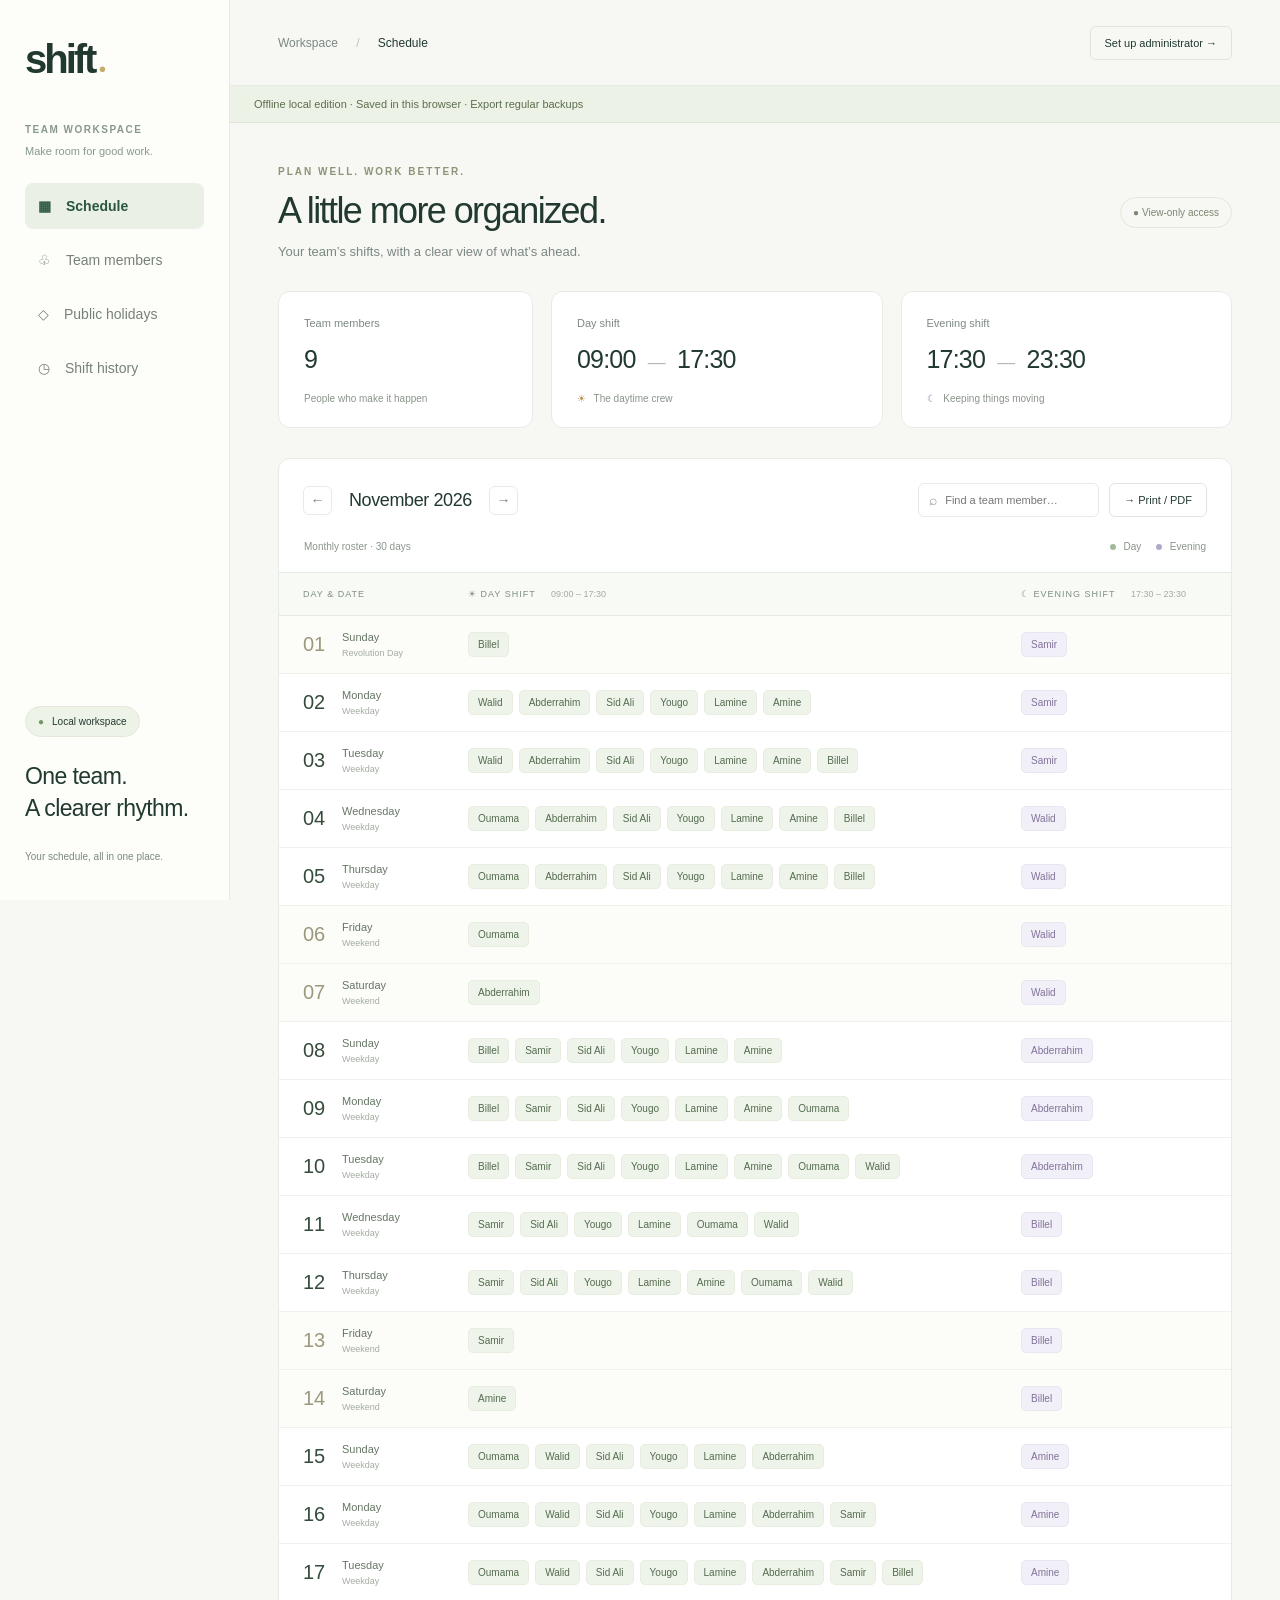
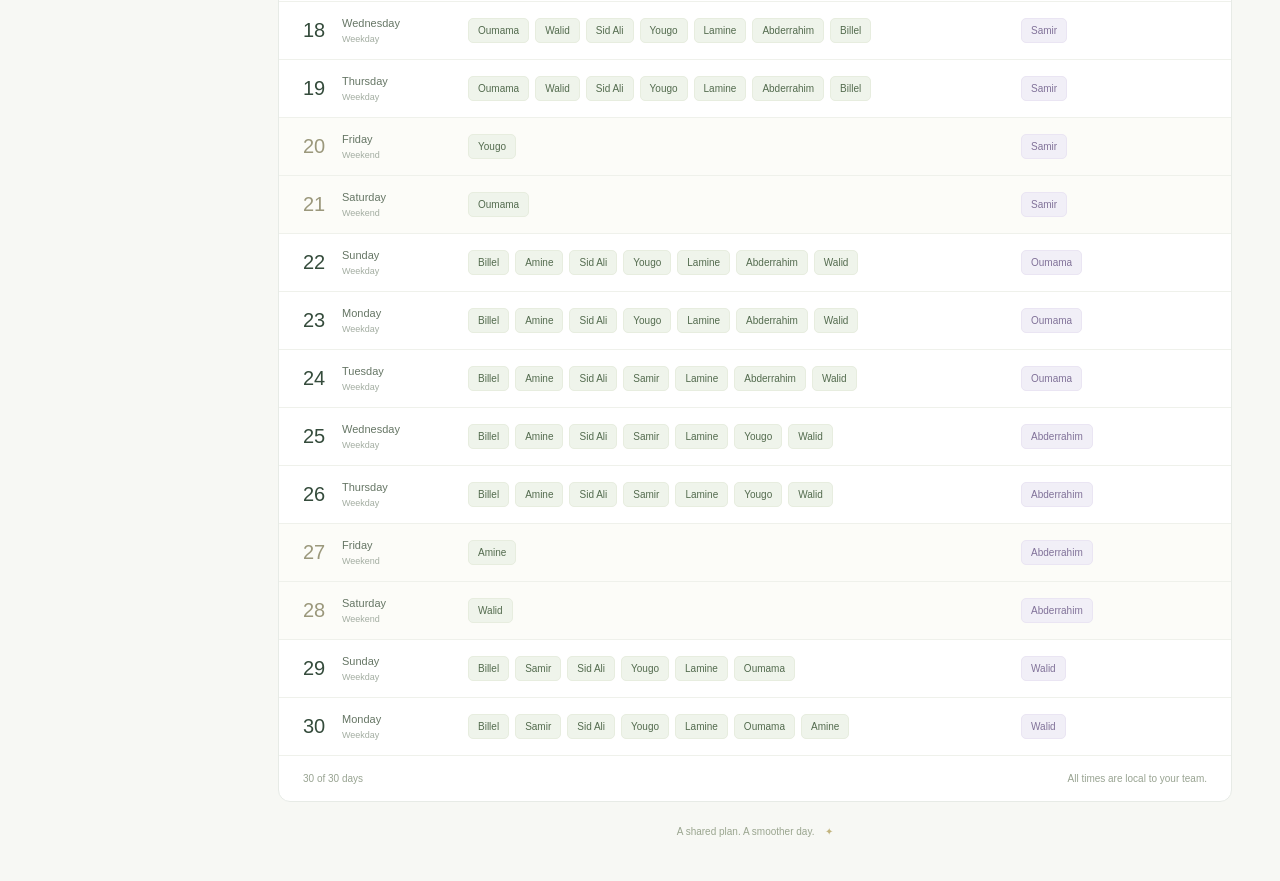
==== local/index.html @ 4d80fa0e "Build offline team shift planner with history and local backups" ====
<!DOCTYPE html>
<html lang="en"><head><meta charset="utf-8"><meta name="viewport" content="width=device-width,initial-scale=1"><title>Shift — Team schedule</title><style>:root{--ink:#21392f;--muted:#7c8882;--green:#245c42;--line:#e7ebe6;--bg:#f7f8f4}*{box-sizing:border-box}body{margin:0;background:var(--bg);color:var(--ink);font-family:Inter,Arial,sans-serif;font-size:14px}button,input,select{font:inherit}button{cursor:pointer}button:disabled{cursor:wait;opacity:.6}button:focus-visible,a:focus-visible{outline:3px solid #c3a55a;outline-offset:3px}[hidden]{display:none!important}.sidebar{width:230px;position:fixed;inset:0 auto 0 0;background:#fdfefa;border-right:1px solid var(--line);padding:37px 25px;display:flex;flex-direction:column}.brand{font-size:40px;font-weight:800;letter-spacing:-3px;text-decoration:none;color:var(--ink)}.brand i{font-size:13px;color:#c4ad6b;letter-spacing:0;margin-left:4px}.workspace{margin:42px 0 26px;font-size:10px;font-weight:700;letter-spacing:1.5px;color:#89988b}.workspace small{display:block;letter-spacing:0;font-weight:400;font-size:11px;margin-top:10px}nav button{display:flex;gap:15px;width:100%;border:0;text-align:left;padding:15px 13px;margin-bottom:8px;background:none;color:#768177;border-radius:8px}nav button.active{background:#eaf0e5;color:#2a563e;font-weight:600}.side-bottom{margin-top:auto}.live-dot{font-size:10px;background:#eef3e8;border:1px solid #e2e9da;border-radius:20px;padding:9px 12px;display:inline-block}.live-dot:before{content:'●';color:#739768;margin-right:8px}.side-bottom p{font-size:23px;line-height:1.4;letter-spacing:-.6px}.side-bottom small{color:var(--muted);font-size:10px}.shell{margin-left:230px}header{height:86px;border-bottom:1px solid var(--line);display:flex;align-items:center;justify-content:space-between;padding:0 48px;font-size:12px;color:var(--muted)}header b{margin:0 15px;font-weight:400;color:#bbc2bb}header strong{color:var(--ink);font-weight:500}main{padding:43px 48px 20px;max-width:1560px;margin:auto}.heading{display:flex;align-items:center;justify-content:space-between;gap:20px;margin-bottom:32px}.eyebrow{font-size:10px;letter-spacing:2px;font-weight:700;color:#8d9577}h1{font-size:36px;letter-spacing:-1.6px;font-weight:500;margin:13px 0 12px}.heading p{color:var(--muted);margin:0;font-size:13px}.access{font-size:10px;color:#7c856f;padding:9px 12px;border:1px solid #e2e6d9;border-radius:30px;white-space:nowrap}.stats{display:grid;grid-template-columns:1fr 1.3fr 1.3fr;gap:18px;margin-bottom:30px}.stats article{border:1px solid var(--line);border-radius:12px;background:#fff;padding:22px 25px}.stats article>span{font-size:11px;color:var(--muted)}.stats strong{display:block;font-weight:500;font-size:25px;letter-spacing:-.8px;margin:15px 0}.stats em{font-size:18px;color:#b4bcb4;font-style:normal;margin:0 6px}.stats small{color:#8a948a;font-size:10px}.sun{color:#b69446}.moon{color:#8688ac}.stats i{font-style:normal;margin-right:5px}.schedule-card{background:white;border:1px solid var(--line);border-radius:12px;overflow:hidden}.toolbar{display:flex;align-items:center;justify-content:space-between;padding:24px;gap:16px;flex-wrap:wrap}.month-nav{display:flex;align-items:center;gap:17px}.month-nav button{border:1px solid var(--line);border-radius:6px;background:#fff;width:29px;height:29px;color:#718274}h2{font-size:18px;font-weight:500;letter-spacing:-.4px;margin:0}.actions{display:flex;gap:10px;align-items:center;flex-wrap:wrap}.button{border:1px solid #dfe5dd;border-radius:6px;padding:10px 14px;background:white;color:var(--ink);font-size:11px}.button:hover{background:#f0f4eb}.button.primary{background:var(--green);color:white;border-color:var(--green)}.button.primary:hover{background:#19432f}.subtle{background:transparent}.search{display:flex;align-items:center;border:1px solid var(--line);border-radius:6px;padding:8px 10px;color:#879684;gap:6px}.search input{border:0;outline:none;width:145px;font-size:11px}.card-caption{display:flex;justify-content:space-between;padding:0 25px 20px;font-size:10px;color:#8a958b}.legend-dot{display:inline-block;width:6px;height:6px;background:#a4b99a;border-radius:50%;margin:0 5px 0 12px}.legend-dot.night{background:#b1a9cc}.table-wrap{overflow:auto}table{width:100%;border-collapse:collapse;text-align:left}thead{background:#f8faf6}th{font-size:9px;letter-spacing:1px;font-weight:500;color:#7e8f7e;padding:16px 24px;white-space:nowrap;border-block:1px solid var(--line)}th span{font-size:9px;letter-spacing:0;margin-left:12px;color:#a1aba0}td{padding:15px 24px;border-bottom:1px solid #eff1eb;vertical-align:middle}.date-col{width:165px}.day-date{display:flex;gap:14px;align-items:center}.date-number{font-size:20px;color:#354c3c;font-weight:500;min-width:25px}.weekday{font-size:11px;color:#667665}.weekday small{display:block;font-size:9px;color:#a3ada1;margin-top:5px}.weekend{background:#fcfcf8}.weekend .date-number{color:#9b987c}.chips{display:flex;flex-wrap:wrap;gap:6px}.chip{font-size:10px;padding:6px 9px;background:#eff4eb;color:#536b4e;border:1px solid #e7eddf;border-radius:5px;white-space:nowrap}.chip.evening{background:#f1eff7;border-color:#eae5f3;color:#817299}.chip.initial{display:inline-block;margin-right:6px;width:18px;height:18px;text-align:center;padding:3px 0;background:#e3eadb;font-size:9px;border:0}.empty-shift{color:#b4bcb1;font-size:11px}.table-footer{padding:17px 24px;display:flex;justify-content:space-between;color:#98a391;font-size:10px}.footnote{text-align:center;font-size:10px;color:#9aa58f;margin:24px}.footnote span{margin-left:8px;color:#c2b47e}.team-toolbar{display:flex;justify-content:space-between;align-items:center;margin-bottom:20px;color:var(--muted)}.team-grid{display:grid;grid-template-columns:repeat(3,1fr);gap:16px}.person{padding:24px;border:1px solid var(--line);border-radius:12px;background:white}.avatar{display:grid;place-items:center;width:44px;height:44px;background:#eaf0e3;border-radius:50%;font-size:18px;margin-bottom:16px}.person h3{font-size:17px;font-weight:500}.person p{font-size:12px;color:var(--muted)}.person .button{margin-top:10px}.empty{text-align:center;padding:55px 20px;color:var(--muted)}.empty h3{font-size:22px;color:var(--ink)}dialog{border:1px solid var(--line);border-radius:14px;padding:26px;width:min(520px,94vw);color:var(--ink);box-shadow:0 30px 100px #1b362333}dialog::backdrop{background:#1c322b66;backdrop-filter:blur(3px)}.dialog-top{display:flex;align-items:center;justify-content:space-between;margin-bottom:24px}.dialog-top button{border:0;background:transparent;font-size:25px;color:var(--muted)}.field{display:block;margin-bottom:18px;font-size:12px}.field input,.field select{display:block;margin-top:8px;width:100%;padding:12px;border:1px solid #dce3d8;border-radius:6px;background:white;color:var(--ink)}fieldset{border:1px solid var(--line);border-radius:7px;margin-bottom:16px;padding:15px;display:grid;grid-template-columns:1fr 1fr;gap:10px}legend{font-size:12px;color:var(--muted)}fieldset label{font-size:12px;display:flex;align-items:center;gap:6px}.dialog-actions{display:flex;justify-content:flex-end;gap:10px;margin-top:24px}#formError{color:#ad463c;font-size:12px;line-height:1.5}#notice{position:fixed;bottom:25px;right:25px;background:var(--ink);color:white;border-radius:8px;font-size:12px;padding:0;max-width:350px}#notice:not(:empty){padding:15px 20px}.help{font-size:12px;color:var(--muted);line-height:1.7}input[type=checkbox]{accent-color:var(--green)}
@media(min-width:1450px){td{padding-block:18px}}@media(max-width:1100px){.sidebar{width:190px;padding-inline:18px}.shell{margin-left:190px}main{padding:30px 25px}header{padding:0 25px}.stats strong{font-size:21px}th,td{padding-inline:15px}.heading{align-items:flex-start}h1{font-size:30px}}@media(max-width:760px){.sidebar{position:static;width:auto;padding:15px 20px;flex-direction:row;align-items:center;justify-content:space-between;border-bottom:1px solid var(--line)}.brand{font-size:30px}.workspace,.side-bottom{display:none}nav{display:flex;gap:8px}nav button{margin:0;width:auto;padding:10px;gap:6px;font-size:11px}.shell{margin:0}header{height:62px;padding:0 20px}main{padding:27px 16px}.heading{display:block}.access{display:inline-block;margin-top:20px}h1{font-size:29px}.stats{gap:8px;grid-template-columns:1fr}.stats article{padding:15px 18px;display:flex;align-items:center;justify-content:space-between;gap:12px}.stats strong{font-size:19px;margin:0}.stats small{display:none}.toolbar{padding:18px}.actions{width:100%}.search{flex:1}.search input{width:100%}.card-caption{padding:0 18px 18px;font-size:9px}th,td{padding:13px 12px}th span{display:block;margin:5px 0 0}.date-col{min-width:110px}.date-number{font-size:17px}.day-date{gap:8px}.chip{font-size:10px;padding:5px 7px}table{min-width:580px}.team-grid{grid-template-columns:1fr 1fr}.table-footer{gap:12px;font-size:9px}}@media print{@page{size:landscape;margin:12mm}body{background:white;font-size:10px}.sidebar,header,.heading,.stats,.actions,.month-nav button,.footnote,.admin-only,#notice,dialog,.team-toolbar{display:none!important}.shell{margin:0}main{padding:0;max-width:none}.schedule-card{border:0}.toolbar{padding:5px 0 15px}.card-caption{padding:0 0 12px}.table-wrap{overflow:visible}table{min-width:0}th,td{padding:5px 10px}tr{break-inside:avoid}.chip{padding:2px 5px;font-size:9px;border-color:#ccc}.date-number{font-size:13px}.weekday{font-size:9px}.weekday small{display:none}.table-footer{padding:10px}.schedule-card{overflow:visible}}

.draft-banner{background:#fbf5df;border-block:1px solid #eadfb7;padding:18px 24px;display:flex;align-items:center;justify-content:space-between;gap:15px}.draft-banner strong{font-size:13px;color:#7e652c}.draft-banner p{font-size:11px;color:#8c7a49;margin:7px 0 0;line-height:1.5}@media(max-width:760px){.draft-banner{align-items:flex-start;flex-direction:column}}@media print{.draft-banner{padding:8px;display:block}.draft-banner .actions{display:none}.draft-banner p{display:none}}

.planning-option{display:flex;flex-direction:column;gap:4px;color:var(--muted);font-size:9px}.planning-option select{border:1px solid var(--line);border-radius:5px;padding:6px;background:white;color:var(--ink);font-size:10px}

.field input[type=checkbox]{display:inline-block;width:auto;margin:0 8px 0 0;padding:0}

@media(max-width:760px){.actions .search{flex:1 0 100%}.actions .search input{width:100%}}

@media(max-width:760px){.sidebar{flex-wrap:wrap;gap:15px}nav{flex-wrap:wrap}.weekday small{max-width:100px;line-height:1.4}}

.history-intro{background:#eaf0e3;border:1px solid #dde7d4;border-radius:12px;padding:27px;display:flex;align-items:center;justify-content:space-between;gap:20px;margin-bottom:24px}.history-intro h2{margin:12px 0;font-size:25px}.history-intro p{font-size:12px;color:var(--muted)}.history-controls{display:flex;gap:20px;align-items:center;flex-wrap:wrap}.history-controls .field{min-width:200px}.history-controls .button{margin-top:2px}.history-warning{padding:15px;background:#fff0d9;border:1px solid #f0dfc0;border-radius:8px;color:#8d6731;margin:18px 0;font-size:12px}.missing-record{background:#fff5e7}#sourceComparison{background:white;border:1px solid var(--line);border-radius:10px;padding:22px;margin:22px 0}#historyView>.help{margin-bottom:24px}@media(max-width:760px){.history-intro{display:block}.history-controls{gap:8px}.history-controls .field{width:100%;margin-bottom:8px}.history-intro .access{margin-top:10px}nav button{padding:8px}.weekday small{line-height:1.4}}@media print{.history-intro,.history-controls,#historyView>.help,#sourceComparison{display:none}#historyView .toolbar{display:flex}.history-warning{margin:8px 0}.missing-record{background:#eee}}

.local-tools{display:flex;gap:8px;flex-wrap:wrap;padding:12px 24px;background:#edf2e6;border-bottom:1px solid #dfe6d8;align-items:center}.local-tools small{margin-right:auto;color:#5c6d4d;font-size:11px}@media print{.local-tools{display:none}}
</style></head>
<body><aside class="sidebar"><a class="brand" href="#">s<span>hift</span><i>●</i></a><div class="workspace">TEAM WORKSPACE<small>Make room for good work.</small></div><nav><button id="scheduleTab" class="active">▦ <span>Schedule</span></button><button id="teamTab">♧ <span>Team members</span></button><button id="holidaysTab">◇ <span>Public holidays</span></button><button id="historyTab">◷ <span>Shift history</span></button></nav><div class="side-bottom"><div class="live-dot">Local workspace</div><p>One team.<br>A clearer rhythm.</p><small>Your schedule, all in one place.</small></div></aside>
<div class="shell"><header><span>Workspace <b>/</b> <strong id="breadcrumb">Schedule</strong></span><button id="authButton" class="button subtle">Admin sign in →</button></header><div class="local-tools"><small id="localMode">Offline local edition · Saved in this browser</small><button id="exportBackup" class="button admin-only" hidden>Export backup</button><button id="importBackup" class="button admin-only" hidden>Restore backup</button><button id="exportViewer" class="button admin-only" hidden>Share read-only copy</button><input id="backupFile" type="file" accept=".json,application/json" hidden></div><main><section class="heading"><div><div class="eyebrow">PLAN WELL. WORK BETTER.</div><h1 id="pageTitle">A little more organized.</h1><p id="pageSubtitle">Your team’s shifts, with a clear view of what’s ahead.</p></div><span class="access" id="access">● View-only access</span></section>
<div id="scheduleView"><div class="stats"><article><span>Team members</span><strong id="teamCount">9</strong><small>People who make it happen</small></article><article><span>Day shift</span><strong>09:00 <em>—</em> 17:30</strong><small><i class="sun">☀</i> The daytime crew</small></article><article><span>Evening shift</span><strong>17:30 <em>—</em> 23:30</strong><small><i class="moon">☾</i> Keeping things moving</small></article></div>
<section class="schedule-card"><div class="toolbar"><div class="month-nav"><button id="prev" aria-label="Previous month">←</button><h2 id="monthLabel"></h2><button id="next" aria-label="Next month">→</button></div><div class="actions"><label class="search">⌕ <input id="search" placeholder="Find a team member…" aria-label="Filter by employee"></label><button id="print" class="button">→ Print / PDF</button><button id="planNext" class="button primary admin-only" hidden>✦ Plan next month</button><button id="newMonth" class="button primary admin-only" hidden>+ Create month</button></div></div><div class="card-caption"><span id="monthCaption"></span><span><i class="legend-dot"></i> Day <i class="legend-dot night"></i> Evening</span></div><div id="draftBanner" hidden class="draft-banner"><div><strong>Draft schedule</strong><p>Based on your recorded history and current team eligibility. Review before publishing; viewers still see the last published schedule.</p></div><div class="actions"><button id="discardDraft" class="button">Discard draft</button><button id="publishDraft" class="button primary">Publish schedule</button></div></div><div id="empty" hidden class="empty"><h3>A fresh month awaits.</h3><p>No schedule has been published for this month.</p><p class="admin-only" hidden>Generate a schedule using your rotation rules, or create a blank month to assign shifts manually.</p><button id="generateMonth" class="button primary admin-only" hidden>Generate this month</button></div><div class="table-wrap"><table><thead><tr><th class="date-col">DAY & DATE</th><th>☀ DAY SHIFT <span>09:00 – 17:30</span></th><th>☾ EVENING SHIFT <span>17:30 – 23:30</span></th><th class="admin-only" hidden>EDIT</th></tr></thead><tbody id="roster"></tbody></table></div><footer class="table-footer"><span id="rowCount"></span><span>All times are local to your team.</span></footer></section><p class="footnote">A shared plan. A smoother day. <span>✦</span></p></div>
<section id="teamView" hidden><div class="team-toolbar"><p>Availability that keeps your planning on track.</p><button id="addWorker" class="button primary admin-only" hidden>+ Add team member</button></div><div id="teamGrid" class="team-grid"></div></section><section id="holidaysView" hidden><div class="team-toolbar"><p id="holidayYear"></p><button id="addHoliday" class="button primary admin-only" hidden>+ Add holiday date</button></div><p class="help">From 1 January 2025, Algerian public holidays use the same daytime rotation as Fridays: one eligible employee. Religious holiday dates must be added after official confirmation; add each day of multi-day holidays separately. Existing schedules are unchanged when dates are added: regenerate or edit the affected month.</p><div id="holidayList" class="team-grid"></div></section><section id="historyView" hidden><div class="history-intro"><div><span class="eyebrow">THE TEAM’S SHARED MEMORY</span><h2>Three years. One clear picture.</h2><p>1,064 recorded dates · January 2024 – November 2026</p></div><span class="access">Read-only source archive</span></div><div class="history-controls"><label class="field">Month<select id="historyMonth"></select></label><label class="field">Source<select id="historySource"><option value="excel">Excel workbook</option><option value="text">Original text · November 2026</option></select></label><button id="printHistory" class="button">Print / PDF</button></div><p class="help">Original records retain historical eligibility and exceptions. Holidays join the Friday rotation from 1 January 2025. Ramadan rules are deferred. Published operational schedules take precedence over the archive when planning new months.</p><div id="historyWarning" class="history-warning" hidden></div><div id="sourceComparison" hidden><h2>November: two sources, six differences</h2><p class="help">Both versions are preserved separately. Evening assignments match. Daytime differences are shown below; no automatic merge.</p><div class="table-wrap"><table><thead><tr><th>Date</th><th>Only in original text</th><th>Only in Excel</th></tr></thead><tbody id="comparisonRows"></tbody></table></div></div><section class="schedule-card"><div class="toolbar"><h2 id="historyTitle"></h2><span class="access" id="historySourceLabel"></span></div><div class="table-wrap"><table><thead><tr><th>DAY & DATE</th><th>DAY SHIFT</th><th>EVENING SHIFT</th></tr></thead><tbody id="historyRows"></tbody></table></div><footer class="table-footer"><span id="historyCount"></span><span>Archive records are never overwritten by planning.</span></footer></section></section><div id="notice" role="status" aria-live="polite"></div></main></div>
<dialog id="modal"><form id="modalForm"><div class="dialog-top"><h2 id="dialogTitle"></h2><button type="button" id="closeModal" aria-label="Close dialog">×</button></div><div id="dialogBody"></div><p id="formError" role="alert"></p><div class="dialog-actions"><button type="button" id="cancelModal" class="button">Cancel</button><button id="submitModal" class="button primary" type="submit">Save changes</button></div></form></dialog><script id="local-config">window.LOCAL_CONFIG={"readOnly":false,"seed":{"workers":[{"id":1,"name":"Billel","kind":"both","friday":true},{"id":2,"name":"Samir","kind":"both","friday":true},{"id":3,"name":"Walid","kind":"both","friday":true},{"id":4,"name":"Abderrahim","kind":"both","friday":true},{"id":5,"name":"Sid Ali","kind":"day","friday":false},{"id":6,"name":"Yougo","kind":"day","friday":true},{"id":7,"name":"Lamine","kind":"day","friday":false},{"id":8,"name":"Amine","kind":"both","friday":true},{"id":9,"name":"Oumama","kind":"both","friday":true}],"months":{"2026-11":[{"date":"2026-11-01","day":[1],"night":[2]},{"date":"2026-11-02","day":[3,4,5,6,7,8],"night":[2]},{"date":"2026-11-03","day":[3,4,5,6,7,8,1],"night":[2]},{"date":"2026-11-04","day":[9,4,5,6,7,8,1],"night":[3]},{"date":"2026-11-05","day":[9,4,5,6,7,8,1],"night":[3]},{"date":"2026-11-06","day":[9],"night":[3]},{"date":"2026-11-07","day":[4],"night":[3]},{"date":"2026-11-08","day":[1,2,5,6,7,8],"night":[4]},{"date":"2026-11-09","day":[1,2,5,6,7,8,9],"night":[4]},{"date":"2026-11-10","day":[1,2,5,6,7,8,9,3],"night":[4]},{"date":"2026-11-11","day":[2,5,6,7,9,3],"night":[1]},{"date":"2026-11-12","day":[2,5,6,7,8,9,3],"night":[1]},{"date":"2026-11-13","day":[2],"night":[1]},{"date":"2026-11-14","day":[8],"night":[1]},{"date":"2026-11-15","day":[9,3,5,6,7,4],"night":[8]},{"date":"2026-11-16","day":[9,3,5,6,7,4,2],"night":[8]},{"date":"2026-11-17","day":[9,3,5,6,7,4,2,1],"night":[8]},{"date":"2026-11-18","day":[9,3,5,6,7,4,1],"night":[2]},{"date":"2026-11-19","day":[9,3,5,6,7,4,1],"night":[2]},{"date":"2026-11-20","day":[6],"night":[2]},{"date":"2026-11-21","day":[9],"night":[2]},{"date":"2026-11-22","day":[1,8,5,6,7,4,3],"night":[9]},{"date":"2026-11-23","day":[1,8,5,6,7,4,3],"night":[9]},{"date":"2026-11-24","day":[1,8,5,2,7,4,3],"night":[9]},{"date":"2026-11-25","day":[1,8,5,2,7,6,3],"night":[4]},{"date":"2026-11-26","day":[1,8,5,2,7,6,3],"night":[4]},{"date":"2026-11-27","day":[8],"night":[4]},{"date":"2026-11-28","day":[3],"night":[4]},{"date":"2026-11-29","day":[1,2,5,6,7,9],"night":[3]},{"date":"2026-11-30","day":[1,2,5,6,7,9,8],"night":[3]}]},"holidays":{},"identities":{"Billel":1,"Samir":2,"Walid":3,"Abderrahim":4,"Sid Ali":5,"Yougo":6,"Lamine":7,"Amine":8,"Oumama":9}}};</script>
<script>window.LOCAL_ARCHIVE={"metadata":{"file":"Shift NOC MW RTN.xlsx","sheet":"Shift MW RTN","start":"2024-01-01","end":"2026-11-30","days":1064,"missing":["2024-11-17"],"holidayRotationStart":"2025-01-01","ramadan":"Deferred; historical records preserved, no Ramadan generation rules."},"sources":{"excel":{"2024-01":[{"date":"2024-01-01","day":["Oumama"],"night":["Amine"],"sourceRow":5},{"date":"2024-01-02","day":["Walid","Abderrahim","Billel","Samir"],"night":["Amine"],"sourceRow":6},{"date":"2024-01-03","day":["Abderrahim","Billel","Oumama","Samir","Sid Ali"],"night":["Walid"],"sourceRow":7},{"date":"2024-01-04","day":["Abderrahim","Billel","Oumama","Samir","Sid Ali"],"night":["Walid"],"sourceRow":8},{"date":"2024-01-05","day":["Oumama"],"night":["Walid"],"sourceRow":9},{"date":"2024-01-06","day":["Billel"],"night":["Walid"],"sourceRow":10},{"date":"2024-01-07","day":["Amine","Abderrahim","Samir","Sid Ali"],"night":["Billel"],"sourceRow":11},{"date":"2024-01-08","day":["Amine","Abderrahim","Samir","Sid Ali","Oumama"],"night":["Billel"],"sourceRow":12},{"date":"2024-01-09","day":["Yougo","Abderrahim","Samir","Sid Ali","Oumama","Walid"],"night":["Billel"],"sourceRow":13},{"date":"2024-01-10","day":["Amine","Abderrahim","Samir","Sid Ali","Oumama","Walid"],"night":["Yougo"],"sourceRow":14},{"date":"2024-01-11","day":["Amine","Abderrahim","Samir","Sid Ali","Oumama","Walid"],"night":["Yougo"],"sourceRow":15},{"date":"2024-01-12","day":["Amine"],"night":["Yougo"],"sourceRow":16},{"date":"2024-01-13","day":["Abderrahim"],"night":["Yougo"],"sourceRow":17},{"date":"2024-01-14","day":["Sid Ali","Billel","Oumama","Samir","Walid"],"night":["Abderrahim"],"sourceRow":18},{"date":"2024-01-15","day":["Sid Ali","Billel","Oumama","Samir","Walid","Amine"],"night":["Abderrahim"],"sourceRow":19},{"date":"2024-01-16","day":["Sid Ali","Billel","Oumama","Samir","Walid","Amine","Yougo"],"night":["Abderrahim"],"sourceRow":20},{"date":"2024-01-17","day":["Sid Ali","Billel","Samir","Walid","Amine","Yougo"],"night":["Oumama"],"sourceRow":21},{"date":"2024-01-18","day":["Sid Ali","Billel","Samir","Walid","Amine","Yougo"],"night":["Oumama"],"sourceRow":22},{"date":"2024-01-19","day":["Billel"],"night":["Oumama"],"sourceRow":23},{"date":"2024-01-20","day":["Sid Ali"],"night":["Oumama"],"sourceRow":24},{"date":"2024-01-21","day":["Yougo","Walid","Abderrahim","Amine","Samir"],"night":["Sid Ali"],"sourceRow":25},{"date":"2024-01-22","day":["Yougo","Walid","Abderrahim","Amine","Samir","Billel"],"night":["Sid Ali"],"sourceRow":26},{"date":"2024-01-23","day":["Yougo","Walid","Abderrahim","Amine","Samir","Billel","Oumama"],"night":["Sid Ali"],"sourceRow":27},{"date":"2024-01-24","day":["Yougo","Walid","Abderrahim","Samir","Billel","Oumama"],"night":["Amine"],"sourceRow":28},{"date":"2024-01-25","day":["Yougo","Walid","Abderrahim","Samir","Billel","Oumama"],"night":["Amine"],"sourceRow":29},{"date":"2024-01-26","day":["Abderrahim"],"night":["Amine"],"sourceRow":30},{"date":"2024-01-27","day":["Yougo"],"night":["Amine"],"sourceRow":31},{"date":"2024-01-28","day":["Oumama","Billel","Sid Ali","Walid","Samir"],"night":["Yougo"],"sourceRow":32},{"date":"2024-01-29","day":["Oumama","Billel","Sid Ali","Walid","Samir","Abderrahim"],"night":["Yougo"],"sourceRow":33},{"date":"2024-01-30","day":["Oumama","Billel","Sid Ali","Walid","Samir","Abderrahim","Amine"],"night":["Yougo"],"sourceRow":34},{"date":"2024-01-31","day":["Oumama","Sid Ali","Walid","Samir","Abderrahim","Amine"],"night":["Billel"],"sourceRow":35}],"2024-02":[{"date":"2024-02-01","day":["Oumama","Sid Ali","Walid","Samir","Abderrahim","Amine"],"night":["Billel"],"sourceRow":38},{"date":"2024-02-02","day":["Sid Ali"],"night":["Billel"],"sourceRow":39},{"date":"2024-02-03","day":["Samir"],"night":["Billel"],"sourceRow":40},{"date":"2024-02-04","day":["Oumama","Abderrahim","Yougo","Amine","Walid"],"night":["Samir"],"sourceRow":41},{"date":"2024-02-05","day":["Oumama","Abderrahim","Yougo","Amine","Walid","Sid Ali"],"night":["Samir"],"sourceRow":42},{"date":"2024-02-06","day":["Oumama","Abderrahim","Yougo","Amine","Walid","Sid Ali","Billel"],"night":["Samir"],"sourceRow":43},{"date":"2024-02-07","day":["Oumama","Yougo","Amine","Walid","Sid Ali","Billel"],"night":["Abderrahim"],"sourceRow":44},{"date":"2024-02-08","day":["Oumama","Yougo","Amine","Walid","Sid Ali","Billel"],"night":["Abderrahim"],"sourceRow":45},{"date":"2024-02-09","day":["Yougo"],"night":["Abderrahim"],"sourceRow":46},{"date":"2024-02-10","day":["Walid"],"night":["Abderrahim"],"sourceRow":47},{"date":"2024-02-11","day":["Billel","Amine","Oumama","Sid Ali","Samir"],"night":["Walid"],"sourceRow":48},{"date":"2024-02-12","day":["Billel","Amine","Oumama","Sid Ali","Samir","Yougo"],"night":["Walid"],"sourceRow":49},{"date":"2024-02-13","day":["Billel","Amine","Oumama","Sid Ali","Samir","Yougo","Abderrahim"],"night":["Walid"],"sourceRow":50},{"date":"2024-02-14","day":["Billel","Amine","Oumama","Samir","Yougo","Abderrahim"],"night":["Sid Ali"],"sourceRow":51},{"date":"2024-02-15","day":["Billel","Amine","Oumama","Samir","Yougo","Abderrahim"],"night":["Sid Ali"],"sourceRow":52},{"date":"2024-02-16","day":["Samir"],"night":["Sid Ali"],"sourceRow":53},{"date":"2024-02-17","day":["Oumama"],"night":["Sid Ali"],"sourceRow":54},{"date":"2024-02-18","day":["Walid","Billel","Abderrahim","Yougo","Amine"],"night":["Oumama"],"sourceRow":55},{"date":"2024-02-19","day":["Walid","Billel","Abderrahim","Yougo","Amine","Samir"],"night":["Oumama"],"sourceRow":56},{"date":"2024-02-20","day":["Walid","Billel","Abderrahim","Yougo","Amine","Samir","Sid Ali"],"night":["Oumama"],"sourceRow":57},{"date":"2024-02-21","day":["Walid","Billel","Abderrahim","Amine","Samir","Sid Ali"],"night":["Yougo"],"sourceRow":58},{"date":"2024-02-22","day":["Walid","Billel","Abderrahim","Amine","Samir","Sid Ali"],"night":["Yougo"],"sourceRow":59},{"date":"2024-02-23","day":["Walid"],"night":["Yougo"],"sourceRow":60},{"date":"2024-02-24","day":["Amine"],"night":["Yougo"],"sourceRow":61},{"date":"2024-02-25","day":["Oumama","Billel","Abderrahim","Sid Ali","Samir"],"night":["Amine"],"sourceRow":62},{"date":"2024-02-26","day":["Oumama","Billel","Abderrahim","Sid Ali","Samir","Walid"],"night":["Amine"],"sourceRow":63},{"date":"2024-02-27","day":["Oumama","Billel","Abderrahim","Sid Ali","Samir","Walid","Yougo"],"night":["Amine"],"sourceRow":64},{"date":"2024-02-28","day":["Oumama","Billel","Abderrahim","Sid Ali","Walid","Yougo"],"night":["Samir"],"sourceRow":65},{"date":"2024-02-29","day":["Oumama","Billel","Abderrahim","Sid Ali","Walid","Yougo"],"night":["Samir"],"sourceRow":66}],"2024-03":[{"date":"2024-03-01","day":["Oumama"],"night":["Samir"],"sourceRow":69},{"date":"2024-03-02","day":["Billel"],"night":["Samir"],"sourceRow":70},{"date":"2024-03-03","day":["Walid","Yougo","Sid Ali","Abderrahim"],"night":["Billel"],"sourceRow":71},{"date":"2024-03-04","day":["Walid","Yougo","Sid Ali","Abderrahim","Oumama"],"night":["Billel"],"sourceRow":72},{"date":"2024-03-05","day":["Walid","Yougo","Sid Ali","Abderrahim","Oumama","Samir"],"night":["Billel"],"sourceRow":73},{"date":"2024-03-06","day":["Amine","Yougo","Sid Ali","Abderrahim","Oumama","Samir"],"night":["Walid"],"sourceRow":74},{"date":"2024-03-07","day":["Amine","Yougo","Sid Ali","Abderrahim","Oumama","Samir"],"night":["Walid"],"sourceRow":75},{"date":"2024-03-08","day":["Amine"],"night":["Walid"],"sourceRow":76},{"date":"2024-03-09","day":["Sid Ali"],"night":["Walid"],"sourceRow":77},{"date":"2024-03-10","day":["Billel","Oumama","Samir","Yougo","Abderrahim"],"night":["Sid Ali"],"sourceRow":78},{"date":"2024-03-11","day":["Oumama"],"night":["Sid Ali"],"sourceRow":80},{"date":"2024-03-12","day":["Oumama"],"night":["Sid Ali"],"sourceRow":81},{"date":"2024-03-13","day":["Abderrahim"],"night":["Oumama"],"sourceRow":82},{"date":"2024-03-14","day":["Abderrahim"],"night":["Oumama"],"sourceRow":83},{"date":"2024-03-15","day":["Abderrahim"],"night":["Oumama"],"sourceRow":84},{"date":"2024-03-16","day":["Abderrahim"],"night":["Oumama"],"sourceRow":85},{"date":"2024-03-17","day":["Amine"],"night":["Samir"],"sourceRow":86},{"date":"2024-03-18","day":["Amine"],"night":["Samir"],"sourceRow":87},{"date":"2024-03-19","day":["Amine"],"night":["Samir"],"sourceRow":88},{"date":"2024-03-20","day":["Yougo"],"night":["Amine"],"sourceRow":89},{"date":"2024-03-21","day":["Yougo"],"night":["Amine"],"sourceRow":90},{"date":"2024-03-22","day":["Yougo"],"night":["Amine"],"sourceRow":91},{"date":"2024-03-23","day":["Yougo"],"night":["Amine"],"sourceRow":92},{"date":"2024-03-24","day":["Billel"],"night":["Walid"],"sourceRow":93},{"date":"2024-03-25","day":["Billel"],"night":["Walid"],"sourceRow":94},{"date":"2024-03-26","day":["Billel"],"night":["Walid"],"sourceRow":95},{"date":"2024-03-27","day":["Abderrahim"],"night":["Billel"],"sourceRow":96},{"date":"2024-03-28","day":["Abderrahim"],"night":["Billel"],"sourceRow":97},{"date":"2024-03-29","day":["Abderrahim"],"night":["Billel"],"sourceRow":98},{"date":"2024-03-30","day":["Abderrahim"],"night":["Billel"],"sourceRow":99},{"date":"2024-03-31","day":["Sid Ali"],"night":["Oumama"],"sourceRow":100}],"2024-04":[{"date":"2024-04-01","day":["Sid Ali"],"night":["Oumama"],"sourceRow":102},{"date":"2024-04-02","day":["Sid Ali"],"night":["Oumama"],"sourceRow":103},{"date":"2024-04-03","day":["Walid"],"night":["Sid Ali"],"sourceRow":104},{"date":"2024-04-04","day":["Walid"],"night":["Sid Ali"],"sourceRow":105},{"date":"2024-04-05","day":["Yougo"],"night":["Sid Ali"],"sourceRow":106},{"date":"2024-04-06","day":["Yougo"],"night":["Sid Ali"],"sourceRow":107},{"date":"2024-04-07","day":["Samir"],"night":["Amine"],"sourceRow":108},{"date":"2024-04-08","day":["Samir"],"night":["Amine"],"sourceRow":109},{"date":"2024-04-09","day":["Samir"],"night":["Amine"],"sourceRow":110},{"date":"2024-04-10","day":["Billel"],"night":["Samir"],"sourceRow":112},{"date":"2024-04-11","day":["Yougo"],"night":["Samir"],"sourceRow":113},{"date":"2024-04-12","day":["Oumama"],"night":["Samir"],"sourceRow":114},{"date":"2024-04-13","day":["Abderrahim"],"night":["Samir"],"sourceRow":115},{"date":"2024-04-14","day":["Walid","Sid Ali","Billel","Yougo"],"night":["Abderrahim"],"sourceRow":116},{"date":"2024-04-15","day":["Walid","Sid Ali","Oumama","Yougo"],"night":["Abderrahim"],"sourceRow":117},{"date":"2024-04-16","day":["Walid","Sid Ali","Oumama","Amine","Billel"],"night":["Abderrahim"],"sourceRow":118},{"date":"2024-04-17","day":["Sid Ali","Oumama","Amine","Billel","Yougo"],"night":["Walid"],"sourceRow":119},{"date":"2024-04-18","day":["Sid Ali","Oumama","Amine","Billel","Yougo","Samir"],"night":["Walid"],"sourceRow":120},{"date":"2024-04-19","day":["Amine"],"night":["Walid"],"sourceRow":121},{"date":"2024-04-20","day":["Billel"],"night":["Walid"],"sourceRow":122},{"date":"2024-04-21","day":["Abderrahim","Oumama","Samir","Sid Ali","Yougo"],"night":["Billel"],"sourceRow":123},{"date":"2024-04-22","day":["Abderrahim","Oumama","Samir","Sid Ali","Yougo","Amine"],"night":["Billel"],"sourceRow":124},{"date":"2024-04-23","day":["Abderrahim","Oumama","Samir","Sid Ali","Yougo","Amine","Walid"],"night":["Billel"],"sourceRow":125},{"date":"2024-04-24","day":["Abderrahim","Samir","Sid Ali","Yougo","Amine","Walid"],"night":["Oumama"],"sourceRow":126},{"date":"2024-04-25","day":["Abderrahim","Samir","Sid Ali","Yougo","Amine","Walid"],"night":["Oumama"],"sourceRow":127},{"date":"2024-04-26","day":["Abderrahim"],"night":["Oumama"],"sourceRow":128},{"date":"2024-04-27","day":["Sid Ali"],"night":["Oumama"],"sourceRow":129},{"date":"2024-04-28","day":["Billel","Amine","Walid","Samir","Yougo"],"night":["Sid Ali"],"sourceRow":130},{"date":"2024-04-29","day":["Billel","Amine","Walid","Samir","Yougo","Abderrahim"],"night":["Sid Ali"],"sourceRow":131},{"date":"2024-04-30","day":["Billel","Amine","Walid","Samir","Yougo","Abderrahim","Oumama"],"night":["Sid Ali"],"sourceRow":132}],"2024-05":[{"date":"2024-05-01","day":["Yougo"],"night":["Amine"],"sourceRow":134},{"date":"2024-05-02","day":["Billel","Abderrahim","Oumama","Walid","Samir"],"night":["Amine"],"sourceRow":135},{"date":"2024-05-03","day":["Walid"],"night":["Amine"],"sourceRow":136},{"date":"2024-05-04","day":["Samir"],"night":["Amine"],"sourceRow":137},{"date":"2024-05-05","day":["Sid Ali","Billel","Oumama","Yougo"],"night":["Samir"],"sourceRow":138},{"date":"2024-05-06","day":["Sid Ali","Billel","Abderrahim","Oumama","Yougo","Walid"],"night":["Samir"],"sourceRow":139},{"date":"2024-05-07","day":["Billel","Abderrahim","Oumama","Yougo","Walid"],"night":["Samir"],"sourceRow":140},{"date":"2024-05-08","day":["Sid Ali","Billel","Oumama","Yougo","Walid","Amine"],"night":["Abderrahim"],"sourceRow":141},{"date":"2024-05-09","day":["Sid Ali","Billel","Oumama","Yougo","Walid","Amine"],"night":["Abderrahim"],"sourceRow":142},{"date":"2024-05-10","day":["Oumama"],"night":["Abderrahim"],"sourceRow":143},{"date":"2024-05-11","day":["Walid"],"night":["Abderrahim"],"sourceRow":144},{"date":"2024-05-12","day":["Samir","Sid Ali","Billel","Amine","Yougo"],"night":["Walid"],"sourceRow":145},{"date":"2024-05-13","day":["Samir","Sid Ali","Billel","Amine","Yougo","Oumama"],"night":["Walid"],"sourceRow":146},{"date":"2024-05-14","day":["Samir","Sid Ali","Billel","Amine","Yougo","Oumama","Abderrahim"],"night":["Walid"],"sourceRow":147},{"date":"2024-05-15","day":["Samir","Sid Ali","Amine","Yougo","Oumama","Abderrahim"],"night":["Billel"],"sourceRow":148},{"date":"2024-05-16","day":["Samir","Sid Ali","Amine","Yougo","Oumama","Abderrahim"],"night":["Billel"],"sourceRow":149},{"date":"2024-05-17","day":["Abderrahim"],"night":["Billel"],"sourceRow":150},{"date":"2024-05-18","day":["Oumama"],"night":["Billel"],"sourceRow":151},{"date":"2024-05-19","day":["Walid","Samir","Sid Ali","Yougo","Amine"],"night":["Oumama"],"sourceRow":152},{"date":"2024-05-20","day":["Walid","Samir","Sid Ali","Yougo","Amine","Abderrahim"],"night":["Oumama"],"sourceRow":153},{"date":"2024-05-21","day":["Walid","Samir","Sid Ali","Yougo","Amine","Abderrahim","Billel"],"night":["Oumama"],"sourceRow":154},{"date":"2024-05-22","day":["Walid","Samir","Yougo","Amine","Abderrahim","Billel"],"night":["Sid Ali"],"sourceRow":155},{"date":"2024-05-23","day":["Walid","Samir","Yougo","Amine","Abderrahim","Billel"],"night":["Sid Ali"],"sourceRow":156},{"date":"2024-05-24","day":["Billel"],"night":["Sid Ali"],"sourceRow":157},{"date":"2024-05-25","day":["Amine"],"night":["Sid Ali"],"sourceRow":158},{"date":"2024-05-26","day":["Oumama","Walid","Samir","Abderrahim","Yougo"],"night":["Amine"],"sourceRow":159},{"date":"2024-05-27","day":["Oumama","Walid","Samir","Abderrahim","Yougo","Billel"],"night":["Amine"],"sourceRow":160},{"date":"2024-05-28","day":["Oumama","Walid","Samir","Abderrahim","Yougo","Billel","Sid Ali"],"night":["Amine"],"sourceRow":161},{"date":"2024-05-29","day":["Oumama","Walid","Abderrahim","Yougo","Billel","Sid Ali"],"night":["Samir"],"sourceRow":162},{"date":"2024-05-30","day":["Oumama","Walid","Abderrahim","Yougo","Billel","Sid Ali"],"night":["Samir"],"sourceRow":163},{"date":"2024-05-31","day":["Sid Ali"],"night":["Samir"],"sourceRow":164}],"2024-06":[{"date":"2024-06-01","day":["Abderrahim"],"night":["Samir"],"sourceRow":166},{"date":"2024-06-02","day":["Amine","Oumama","Walid","Billel"],"night":["Abderrahim"],"sourceRow":167},{"date":"2024-06-03","day":["Amine","Oumama","Walid","Billel","Sid Ali"],"night":["Abderrahim"],"sourceRow":168},{"date":"2024-06-04","day":["Amine","Oumama","Walid","Billel","Sid Ali","Samir"],"night":["Abderrahim"],"sourceRow":169},{"date":"2024-06-05","day":["Amine","Oumama","Billel","Sid Ali","Samir"],"night":["Walid"],"sourceRow":170},{"date":"2024-06-06","day":["Amine","Oumama","Billel","Yougo","Sid Ali","Samir"],"night":["Walid"],"sourceRow":171},{"date":"2024-06-07","day":["Samir"],"night":["Walid"],"sourceRow":172},{"date":"2024-06-08","day":["Billel"],"night":["Walid"],"sourceRow":173},{"date":"2024-06-09","day":["Abderrahim","Amine","Oumama","Sid Ali","Yougo"],"night":["Billel"],"sourceRow":174},{"date":"2024-06-10","day":["Abderrahim","Amine","Oumama","Sid Ali","Yougo","Samir"],"night":["Billel"],"sourceRow":175},{"date":"2024-06-11","day":["Abderrahim","Amine","Oumama","Sid Ali","Yougo","Samir","Walid"],"night":["Billel"],"sourceRow":176},{"date":"2024-06-12","day":["Abderrahim","Amine","Sid Ali","Yougo","Samir","Walid"],"night":["Oumama"],"sourceRow":177},{"date":"2024-06-13","day":["Abderrahim","Amine","Sid Ali","Yougo","Samir","Walid"],"night":["Oumama"],"sourceRow":178},{"date":"2024-06-14","day":["Amine"],"night":["Oumama"],"sourceRow":179},{"date":"2024-06-15","day":["Sid Ali"],"night":["Oumama"],"sourceRow":180},{"date":"2024-06-16","day":["Samir"],"night":["Sid Ali"],"sourceRow":181},{"date":"2024-06-17","day":["Billel"],"night":["Sid Ali"],"sourceRow":182},{"date":"2024-06-18","day":["Oumama"],"night":["Sid Ali"],"sourceRow":183},{"date":"2024-06-19","day":["Abderrahim","Walid","Yougo","Samir"],"night":["Amine"],"sourceRow":184},{"date":"2024-06-20","day":["Abderrahim","Walid","Yougo","Billel"],"night":["Amine"],"sourceRow":185},{"date":"2024-06-21","day":["Walid"],"night":["Amine"],"sourceRow":186},{"date":"2024-06-22","day":["Walid"],"night":["Amine"],"sourceRow":187},{"date":"2024-06-23","day":["Yougo","Abderrahim"],"night":["Walid"],"sourceRow":188},{"date":"2024-06-24","day":["Yougo","Abderrahim"],"night":["Walid"],"sourceRow":189},{"date":"2024-06-25","day":["Yougo","Abderrahim"],"night":["Walid"],"sourceRow":190},{"date":"2024-06-26","day":["Yougo","Amine"],"night":["Abderrahim"],"sourceRow":191},{"date":"2024-06-27","day":["Yougo","Amine"],"night":["Abderrahim"],"sourceRow":192},{"date":"2024-06-28","day":["Yougo"],"night":["Abderrahim"],"sourceRow":193},{"date":"2024-06-29","day":["Amine"],"night":["Abderrahim"],"sourceRow":194},{"date":"2024-06-30","day":["Walid","Yougo"],"night":["Amine"],"sourceRow":195}],"2024-07":[{"date":"2024-07-01","day":["Walid","Yougo"],"night":["Amine"],"sourceRow":197},{"date":"2024-07-02","day":["Abderrahim","Walid"],"night":["Amine"],"sourceRow":198},{"date":"2024-07-03","day":["Abderrahim","Yougo"],"night":["Walid"],"sourceRow":199},{"date":"2024-07-04","day":["Abderrahim","Yougo"],"night":["Walid"],"sourceRow":200},{"date":"2024-07-05","day":["Abderrahim"],"night":["Walid"],"sourceRow":201},{"date":"2024-07-06","day":["Abderrahim"],"night":["Walid"],"sourceRow":202},{"date":"2024-07-07","day":["Amine"],"night":["Abderrahim"],"sourceRow":203},{"date":"2024-07-08","day":["Amine","Yougo"],"night":["Abderrahim"],"sourceRow":204},{"date":"2024-07-09","day":["Amine","Yougo"],"night":["Abderrahim"],"sourceRow":205},{"date":"2024-07-10","day":["Walid","Yougo"],"night":["Amine"],"sourceRow":206},{"date":"2024-07-11","day":["Billel","Walid","Samir","Yougo"],"night":["Amine"],"sourceRow":207},{"date":"2024-07-12","day":["Yougo"],"night":["Amine"],"sourceRow":208},{"date":"2024-07-13","day":["Samir"],"night":["Amine"],"sourceRow":209},{"date":"2024-07-14","day":["Billel","Walid","Oumama"],"night":["Samir"],"sourceRow":210},{"date":"2024-07-15","day":["Billel","Sid Ali","Oumama","Yougo"],"night":["Samir"],"sourceRow":211},{"date":"2024-07-16","day":["Oumama"],"night":["Samir"],"sourceRow":212},{"date":"2024-07-17","day":["Walid","Billel","Abderrahim","Yougo"],"night":["Sid Ali"],"sourceRow":213},{"date":"2024-07-18","day":["Amine","Walid","Billel","Oumama","Yougo","Abderrahim"],"night":["Sid Ali"],"sourceRow":214},{"date":"2024-07-19","day":["Billel"],"night":["Sid Ali"],"sourceRow":215},{"date":"2024-07-20","day":["Oumama"],"night":["Sid Ali"],"sourceRow":216},{"date":"2024-07-21","day":["Walid","Samir","Abderrahim","Yougo","Amine"],"night":["Billel"],"sourceRow":217},{"date":"2024-07-22","day":["Walid","Samir","Abderrahim","Yougo","Amine","Billel"],"night":["Billel"],"sourceRow":218},{"date":"2024-07-23","day":["Walid","Samir","Abderrahim","Yougo","Amine","Billel","Sid Ali"],"night":["Billel"],"sourceRow":219},{"date":"2024-07-24","day":["Walid","Samir","Abderrahim","Yougo","Amine","Sid Ali"],"night":["Oumama"],"sourceRow":220},{"date":"2024-07-25","day":["Walid","Samir","Abderrahim","Yougo","Amine","Sid Ali"],"night":["Oumama"],"sourceRow":221},{"date":"2024-07-26","day":["Sid Ali"],"night":["Oumama"],"sourceRow":222},{"date":"2024-07-27","day":["Walid"],"night":["Billel"],"sourceRow":223},{"date":"2024-07-28","day":["Oumama","Samir","Abderrahim","Amine","Yougo"],"night":["Walid"],"sourceRow":224},{"date":"2024-07-29","day":["Samir","Abderrahim","Amine","Yougo","Sid Ali"],"night":["Walid"],"sourceRow":225},{"date":"2024-07-30","day":["Oumama","Samir","Abderrahim","Billel","Yougo","Sid Ali","Amine"],"night":["Walid"],"sourceRow":226},{"date":"2024-07-31","day":["Oumama","Samir","Billel","Yougo","Sid Ali","Amine"],"night":["Abderrahim"],"sourceRow":227}],"2024-08":[{"date":"2024-08-01","day":["Oumama","Samir","Billel","Yougo","Sid Ali","Amine"],"night":["Abderrahim"],"sourceRow":229},{"date":"2024-08-02","day":["Samir"],"night":["Abderrahim"],"sourceRow":230},{"date":"2024-08-03","day":["Amine"],"night":["Abderrahim"],"sourceRow":231},{"date":"2024-08-04","day":["Oumama","Yougo","Walid","Billel","Sid Ali"],"night":["Amine"],"sourceRow":232},{"date":"2024-08-05","day":["Samir","Billel","Sid Ali","Yougo"],"night":["Amine"],"sourceRow":233},{"date":"2024-08-06","day":["Samir","Walid","Billel","Sid Ali","Yougo"],"night":["Amine"],"sourceRow":234},{"date":"2024-08-07","day":["Walid","Billel","Sid Ali","Yougo"],"night":["Samir"],"sourceRow":235},{"date":"2024-08-08","day":["Walid","Sid Ali","Yougo"],"night":["Samir"],"sourceRow":236},{"date":"2024-08-09","day":["Yougo"],"night":["Samir"],"sourceRow":237},{"date":"2024-08-10","day":["Sid Ali"],"night":["Samir"],"sourceRow":238},{"date":"2024-08-11","day":["Walid","Amine","Yougo"],"night":["Sid Ali"],"sourceRow":239},{"date":"2024-08-12","day":["Walid","Amine","Yougo"],"night":["Sid Ali"],"sourceRow":240},{"date":"2024-08-13","day":["Walid","Amine","Samir"],"night":["Sid Ali"],"sourceRow":241},{"date":"2024-08-14","day":["Yougo","Amine","Samir"],"night":["Oumama"],"sourceRow":242},{"date":"2024-08-15","day":["Walid","Yougo","Amine","Samir"],"night":["Oumama"],"sourceRow":243},{"date":"2024-08-16","day":["Amine"],"night":["Oumama"],"sourceRow":244},{"date":"2024-08-17","day":["Samir"],"night":["Oumama"],"sourceRow":245},{"date":"2024-08-18","day":["Amine","Sid Ali","Walid"],"night":["Samir"],"sourceRow":246},{"date":"2024-08-19","day":["Amine","Sid Ali","Walid"],"night":["Samir"],"sourceRow":247},{"date":"2024-08-20","day":["Walid","Sid Ali","Oumama"],"night":["Samir"],"sourceRow":248},{"date":"2024-08-21","day":["Amine","Sid Ali","Oumama"],"night":["Walid"],"sourceRow":249},{"date":"2024-08-22","day":["Amine","Sid Ali","Oumama","Billel","Abderrahim","Yougo"],"night":["Walid"],"sourceRow":250},{"date":"2024-08-23","day":["Abderrahim"],"night":["Walid"],"sourceRow":251},{"date":"2024-08-24","day":["Billel"],"night":["Walid"],"sourceRow":252},{"date":"2024-08-25","day":["Yougo","Sid Ali","Oumama"],"night":["Billel"],"sourceRow":253},{"date":"2024-08-26","day":["Yougo","Sid Ali","Oumama","Abderrahim"],"night":["Billel"],"sourceRow":254},{"date":"2024-08-27","day":["Yougo","Sid Ali","Oumama","Abderrahim","Walid"],"night":["Billel"],"sourceRow":255},{"date":"2024-08-28","day":["Yougo","Oumama","Walid"],"night":["Abderrahim"],"sourceRow":256},{"date":"2024-08-29","day":["Samir","Sid Ali","Oumama","Walid","Yougo"],"night":["Abderrahim"],"sourceRow":257},{"date":"2024-08-30","day":["Walid"],"night":["Abderrahim"],"sourceRow":258},{"date":"2024-08-31","day":["Oumama"],"night":["Abderrahim"],"sourceRow":259}],"2024-09":[{"date":"2024-09-01","day":["Billel","Samir","Sid Ali","Yougo"],"night":["Oumama"],"sourceRow":261},{"date":"2024-09-02","day":["Billel","Samir","Sid Ali","Yougo"],"night":["Oumama"],"sourceRow":262},{"date":"2024-09-03","day":["Billel","Samir","Sid Ali","Yougo"],"night":["Oumama"],"sourceRow":263},{"date":"2024-09-04","day":["Billel","Samir","Yougo"],"night":["Sid Ali"],"sourceRow":264},{"date":"2024-09-05","day":["Billel","Samir","Yougo","Abderrahim"],"night":["Sid Ali"],"sourceRow":265},{"date":"2024-09-06","day":["Billel"],"night":["Sid Ali"],"sourceRow":266},{"date":"2024-09-07","day":["Walid"],"night":["Sid Ali"],"sourceRow":267},{"date":"2024-09-08","day":["Oumama","Samir","Abderrahim","Yougo"],"night":["Walid"],"sourceRow":268},{"date":"2024-09-09","day":["Oumama","Samir","Abderrahim","Yougo"],"night":["Walid"],"sourceRow":269},{"date":"2024-09-10","day":["Oumama","Samir","Abderrahim","Yougo"],"night":["Walid"],"sourceRow":270},{"date":"2024-09-11","day":["Oumama","Abderrahim","Yougo","Sid Ali"],"night":["Samir"],"sourceRow":271},{"date":"2024-09-12","day":["Oumama","Abderrahim","Yougo","Sid Ali","Amine"],"night":["Samir"],"sourceRow":272},{"date":"2024-09-13","day":["Sid Ali"],"night":["Samir"],"sourceRow":273},{"date":"2024-09-14","day":["Amine"],"night":["Samir"],"sourceRow":274},{"date":"2024-09-15","day":["Oumama","Abderrahim","Yougo"],"night":["Amine"],"sourceRow":275},{"date":"2024-09-16","day":["Walid"],"night":["Amine"],"sourceRow":276},{"date":"2024-09-17","day":["Oumama","Abderrahim","Sid Ali"],"night":["Amine"],"sourceRow":277},{"date":"2024-09-18","day":["Walid","Oumama","Samir"],"night":["Abderrahim"],"sourceRow":278},{"date":"2024-09-19","day":["Walid","Oumama","Samir"],"night":["Abderrahim"],"sourceRow":279},{"date":"2024-09-20","day":["Oumama"],"night":["Billel"],"sourceRow":280},{"date":"2024-09-21","day":["Abderrahim"],"night":["Billel"],"sourceRow":281},{"date":"2024-09-22","day":["Amine","Walid","Samir","Yougo"],"night":["Abderrahim"],"sourceRow":282},{"date":"2024-09-23","day":["Walid","Samir","Yougo","Oumama"],"night":["Abderrahim"],"sourceRow":283},{"date":"2024-09-24","day":["Amine","Walid","Samir","Yougo","Oumama","Billel"],"night":["Abderrahim"],"sourceRow":284},{"date":"2024-09-25","day":["Amine","Walid","Samir","Yougo","Billel"],"night":["Oumama"],"sourceRow":285},{"date":"2024-09-26","day":["Amine","Walid","Samir","Sid Ali","Yougo","Billel"],"night":["Oumama"],"sourceRow":286},{"date":"2024-09-27","day":["Yougo"],"night":["Oumama"],"sourceRow":287},{"date":"2024-09-28","day":["Sid Ali"],"night":["Oumama"],"sourceRow":288},{"date":"2024-09-29","day":["Abderrahim","Amine","Walid","Billel","Samir"],"night":["Sid Ali"],"sourceRow":289},{"date":"2024-09-30","day":["Amine","Walid","Billel","Samir","Yougo"],"night":["Sid Ali"],"sourceRow":290}],"2024-10":[{"date":"2024-10-01","day":["Amine","Walid","Samir","Yougo","Oumama","Billel"],"night":["Sid Ali"],"sourceRow":292},{"date":"2024-10-02","day":["Amine","Yougo","Oumama","Billel"],"night":["Walid"],"sourceRow":293},{"date":"2024-10-03","day":["Amine","Yougo","Oumama","Billel","Abderrahim"],"night":["Walid"],"sourceRow":294},{"date":"2024-10-04","day":["Samir"],"night":["Walid"],"sourceRow":295},{"date":"2024-10-05","day":["Billel"],"night":["Walid"],"sourceRow":296},{"date":"2024-10-06","day":["Sid Ali","Abderrahim","Yougo"],"night":["Billel"],"sourceRow":297},{"date":"2024-10-07","day":["Sid Ali","Abderrahim","Yougo","Walid"],"night":["Billel"],"sourceRow":298},{"date":"2024-10-08","day":["Sid Ali","Yougo","Amine","Oumama"],"night":["Billel"],"sourceRow":299},{"date":"2024-10-09","day":["Abderrahim","Yougo","Samir","Oumama","Walid"],"night":["Amine"],"sourceRow":300},{"date":"2024-10-10","day":["Sid Ali","Abderrahim","Yougo","Samir","Oumama","Walid"],"night":["Amine"],"sourceRow":301},{"date":"2024-10-11","day":["Yougo"],"night":["Amine"],"sourceRow":302},{"date":"2024-10-12","day":["Samir"],"night":["Amine"],"sourceRow":303},{"date":"2024-10-13","day":["Abderrahim","Sid Ali","Walid","Billel","Oumama","Yougo"],"night":["Samir"],"sourceRow":304},{"date":"2024-10-14","day":["Abderrahim","Sid Ali","Walid","Billel","Oumama","Yougo"],"night":["Samir"],"sourceRow":305},{"date":"2024-10-15","day":["Abderrahim","Sid Ali","Walid","Billel","Oumama","Amine"],"night":["Samir"],"sourceRow":306},{"date":"2024-10-16","day":["Sid Ali","Walid","Billel","Oumama","Yougo","Amine"],"night":["Abderrahim"],"sourceRow":307},{"date":"2024-10-17","day":["Sid Ali","Walid","Billel","Oumama","Yougo","Amine"],"night":["Abderrahim"],"sourceRow":308},{"date":"2024-10-18","day":["Walid"],"night":["Abderrahim"],"sourceRow":309},{"date":"2024-10-19","day":["Oumama"],"night":["Abderrahim"],"sourceRow":310},{"date":"2024-10-20","day":["Yougo","Sid Ali","Samir","Amine","Walid"],"night":["Oumama"],"sourceRow":311},{"date":"2024-10-21","day":["Yougo","Sid Ali","Samir","Amine"],"night":["Oumama"],"sourceRow":312},{"date":"2024-10-22","day":["Yougo","Sid Ali","Samir","Walid","Amine","Abderrahim"],"night":["Oumama"],"sourceRow":313},{"date":"2024-10-23","day":["Yougo","Billel","Amine","Walid","Abderrahim"],"night":["Sid Ali"],"sourceRow":314},{"date":"2024-10-24","day":["Yougo","Billel","Amine","Walid","Abderrahim"],"night":["Sid Ali"],"sourceRow":315},{"date":"2024-10-25","day":["Amine"],"night":["Sid Ali"],"sourceRow":316},{"date":"2024-10-26","day":["Walid"],"night":["Sid Ali"],"sourceRow":317},{"date":"2024-10-27","day":["Oumama","Abderrahim","Yougo","Billel"],"night":["Walid"],"sourceRow":318},{"date":"2024-10-28","day":["Oumama","Samir","Abderrahim","Yougo","Billel","Amine"],"night":["Walid"],"sourceRow":319},{"date":"2024-10-29","day":["Oumama","Samir","Billel","Amine","Sid Ali","Yougo"],"night":["Walid"],"sourceRow":320},{"date":"2024-10-30","day":["Oumama","Samir","Amine","Sid Ali"],"night":["Billel"],"sourceRow":321},{"date":"2024-10-31","day":["Oumama","Samir","Yougo","Amine","Sid Ali"],"night":["Billel"],"sourceRow":322}],"2024-11":[{"date":"2024-11-01","day":["Abderrahim"],"night":["Billel"],"sourceRow":324},{"date":"2024-11-02","day":["Amine"],"night":["Billel"],"sourceRow":325},{"date":"2024-11-03","day":["Oumama","Samir","Sid Ali","Yougo","Walid"],"night":["Amine"],"sourceRow":326},{"date":"2024-11-04","day":["Oumama","Samir","Sid Ali","Yougo","Walid","Abderrahim"],"night":["Amine"],"sourceRow":327},{"date":"2024-11-05","day":["Oumama","Samir","Sid Ali","Yougo","Walid","Abderrahim","Billel"],"night":["Amine"],"sourceRow":328},{"date":"2024-11-06","day":["Oumama","Sid Ali","Yougo","Walid","Abderrahim","Billel"],"night":["Samir"],"sourceRow":329},{"date":"2024-11-07","day":["Oumama","Sid Ali","Yougo","Walid","Abderrahim","Billel"],"night":["Samir"],"sourceRow":330},{"date":"2024-11-08","day":["Billel"],"night":["Samir"],"sourceRow":331},{"date":"2024-11-09","day":["Abderrahim"],"night":["Samir"],"sourceRow":332},{"date":"2024-11-10","day":["Amine","Walid","Oumama","Yougo","Sid Ali"],"night":["Abderrahim"],"sourceRow":333},{"date":"2024-11-11","day":["Amine","Walid","Oumama","Yougo","Sid Ali","Billel"],"night":["Abderrahim"],"sourceRow":334},{"date":"2024-11-12","day":["Amine","Walid","Oumama","Yougo","Sid Ali","Billel","Samir"],"night":["Abderrahim"],"sourceRow":335},{"date":"2024-11-13","day":["Amine","Walid","Yougo","Sid Ali","Billel","Samir"],"night":["Oumama"],"sourceRow":336},{"date":"2024-11-14","day":["Amine","Walid","Yougo","Sid Ali","Billel","Samir"],"night":["Oumama"],"sourceRow":337},{"date":"2024-11-15","day":["Yougo"],"night":["Oumama"],"sourceRow":338},{"date":"2024-11-16","day":["Sid Ali"],"night":["Oumama"],"sourceRow":339},{"date":"2024-11-18","day":["Abderrahim","Amine","Walid","Billel","Samir","Yougo"],"night":["Sid Ali"],"sourceRow":340},{"date":"2024-11-19","day":["Abderrahim","Amine","Walid","Billel","Samir","Yougo","Oumama"],"night":["Sid Ali"],"sourceRow":341},{"date":"2024-11-20","day":["Abderrahim","Amine","Billel","Samir","Yougo","Oumama"],"night":["Walid"],"sourceRow":342},{"date":"2024-11-21","day":["Abderrahim","Amine","Billel","Samir","Yougo","Oumama"],"night":["Walid"],"sourceRow":343},{"date":"2024-11-22","day":["Oumama"],"night":["Walid"],"sourceRow":344},{"date":"2024-11-23","day":["Billel"],"night":["Walid"],"sourceRow":345},{"date":"2024-11-24","day":["Sid Ali","Abderrahim","Yougo","Amine","Samir"],"night":["Billel"],"sourceRow":346},{"date":"2024-11-25","day":["Sid Ali","Abderrahim","Yougo","Amine","Samir","Oumama"],"night":["Billel"],"sourceRow":347},{"date":"2024-11-26","day":["Sid Ali","Abderrahim","Yougo","Amine","Samir","Oumama","Walid"],"night":["Billel"],"sourceRow":348},{"date":"2024-11-27","day":["Sid Ali","Abderrahim","Yougo","Samir","Oumama","Walid"],"night":["Amine"],"sourceRow":349},{"date":"2024-11-28","day":["Sid Ali","Abderrahim","Yougo","Samir","Oumama","Walid"],"night":["Amine"],"sourceRow":350},{"date":"2024-11-29","day":["Sid Ali"],"night":["Amine"],"sourceRow":351},{"date":"2024-11-30","day":["Samir"],"night":["Amine"],"sourceRow":352}],"2024-12":[{"date":"2024-12-01","day":["Billel","Sid Ali","Oumama","Yougo"],"night":["Samir"],"sourceRow":354},{"date":"2024-12-02","day":["Billel","Sid Ali","Oumama","Yougo","Abderrahim"],"night":["Samir"],"sourceRow":355},{"date":"2024-12-03","day":["Billel","Sid Ali","Oumama","Yougo","Abderrahim","Amine"],"night":["Samir"],"sourceRow":356},{"date":"2024-12-04","day":["Billel","Sid Ali","Oumama","Yougo","Amine"],"night":["Abderrahim"],"sourceRow":357},{"date":"2024-12-05","day":["Sid Ali","Billel","Oumama","Yougo","Amine"],"night":["Abderrahim"],"sourceRow":358},{"date":"2024-12-06","day":["Yougo"],"night":["Abderrahim"],"sourceRow":359},{"date":"2024-12-07","day":["Oumama"],"night":["Abderrahim"],"sourceRow":360},{"date":"2024-12-08","day":["Samir","Billel","Sid Ali","Walid","Amine"],"night":["Oumama"],"sourceRow":361},{"date":"2024-12-09","day":["Samir","Billel","Sid Ali","Walid","Amine","Yougo"],"night":["Oumama"],"sourceRow":362},{"date":"2024-12-10","day":["Samir","Billel","Sid Ali","Walid","Amine","Yougo","Abderrahim"],"night":["Oumama"],"sourceRow":363},{"date":"2024-12-11","day":["Samir","Billel","Walid","Amine","Yougo","Abderrahim"],"night":["Sid Ali"],"sourceRow":364},{"date":"2024-12-12","day":["Samir","Billel","Walid","Amine","Yougo","Abderrahim"],"night":["Sid Ali"],"sourceRow":365},{"date":"2024-12-13","day":["Samir"],"night":["Sid Ali"],"sourceRow":366},{"date":"2024-12-14","day":["Walid"],"night":["Sid Ali"],"sourceRow":367},{"date":"2024-12-15","day":["Oumama","Billel","Abderrahim","Amine","Yougo"],"night":["Walid"],"sourceRow":368},{"date":"2024-12-16","day":["Oumama","Billel","Abderrahim","Amine","Yougo","Samir"],"night":["Walid"],"sourceRow":369},{"date":"2024-12-17","day":["Oumama","Billel","Abderrahim","Amine","Yougo","Samir","Sid Ali"],"night":["Walid"],"sourceRow":370},{"date":"2024-12-18","day":["Oumama","Abderrahim","Amine","Yougo","Samir","Sid Ali"],"night":["Billel"],"sourceRow":371},{"date":"2024-12-19","day":["Oumama","Abderrahim","Amine","Yougo","Samir","Sid Ali"],"night":["Billel"],"sourceRow":372},{"date":"2024-12-20","day":["Oumama"],"night":["Billel"],"sourceRow":373},{"date":"2024-12-21","day":["Amine"],"night":["Billel"],"sourceRow":374},{"date":"2024-12-22","day":["Walid","Samir","Sid Ali","Abderrahim","Yougo"],"night":["Amine"],"sourceRow":375},{"date":"2024-12-23","day":["Walid","Samir","Sid Ali","Abderrahim","Yougo","Oumama"],"night":["Amine"],"sourceRow":376},{"date":"2024-12-24","day":["Walid","Samir","Sid Ali","Abderrahim","Yougo","Oumama","Billel"],"night":["Amine"],"sourceRow":377},{"date":"2024-12-25","day":["Walid","Sid Ali","Abderrahim","Yougo","Oumama","Billel"],"night":["Samir"],"sourceRow":378},{"date":"2024-12-26","day":["Walid","Sid Ali","Abderrahim","Yougo","Oumama","Billel"],"night":["Samir"],"sourceRow":379},{"date":"2024-12-27","day":["Walid"],"night":["Samir"],"sourceRow":380},{"date":"2024-12-28","day":["Abderrahim"],"night":["Samir"],"sourceRow":381},{"date":"2024-12-29","day":["Amine","Oumama","Billel","Sid Ali","Yougo"],"night":["Abderrahim"],"sourceRow":382},{"date":"2024-12-30","day":["Amine","Oumama","Billel","Sid Ali","Yougo","Walid"],"night":["Abderrahim"],"sourceRow":383},{"date":"2024-12-31","day":["Amine","Oumama","Billel","Sid Ali","Yougo","Walid","Samir"],"night":["Abderrahim"],"sourceRow":384}],"2025-01":[{"date":"2025-01-01","day":["Yougo"],"night":["Oumama"],"sourceRow":386},{"date":"2025-01-02","day":["Amine","Yougo","Samir"],"night":["Oumama"],"sourceRow":387},{"date":"2025-01-03","day":["Billel"],"night":["Oumama"],"sourceRow":388},{"date":"2025-01-04","day":["Sid Ali"],"night":["Oumama"],"sourceRow":389},{"date":"2025-01-05","day":["Yougo","Amine","Walid","Samir"],"night":["Sid Ali"],"sourceRow":390},{"date":"2025-01-06","day":["Abderrahim","Amine","Walid","Billel","Samir","Yougo"],"night":["Sid Ali"],"sourceRow":391},{"date":"2025-01-07","day":["Abderrahim","Amine","Walid","Billel","Samir","Yougo"],"night":["Sid Ali"],"sourceRow":392},{"date":"2025-01-08","day":["Abderrahim","Amine","Billel","Samir","Oumama"],"night":["Walid"],"sourceRow":393},{"date":"2025-01-09","day":["Abderrahim","Amine","Billel","Samir","Yougo","Oumama"],"night":["Walid"],"sourceRow":394},{"date":"2025-01-10","day":["Amine"],"night":["Walid"],"sourceRow":395},{"date":"2025-01-11","day":["Billel"],"night":["Walid"],"sourceRow":396},{"date":"2025-01-12","day":["Abderrahim"],"night":["Billel"],"sourceRow":397},{"date":"2025-01-13","day":["Yougo","Samir","Oumama","Abderrahim"],"night":["Billel"],"sourceRow":398},{"date":"2025-01-14","day":["Sid Ali","Yougo","Amine","Samir","Oumama"],"night":["Billel"],"sourceRow":399},{"date":"2025-01-15","day":["Sid Ali","Abderrahim","Yougo","Samir","Oumama","Walid"],"night":["Amine"],"sourceRow":400},{"date":"2025-01-16","day":["Sid Ali","Abderrahim","Yougo","Samir","Oumama","Walid"],"night":["Amine"],"sourceRow":401},{"date":"2025-01-17","day":["Sid Ali"],"night":["Amine"],"sourceRow":402},{"date":"2025-01-18","day":["Samir"],"night":["Amine"],"sourceRow":403},{"date":"2025-01-19","day":["Abderrahim","Walid","Oumama","Yougo"],"night":["Samir"],"sourceRow":404},{"date":"2025-01-20","day":["Billel","Abderrahim","Walid","Oumama","Yougo","Sid Ali"],"night":["Samir"],"sourceRow":405},{"date":"2025-01-21","day":["Billel","Abderrahim","Walid","Oumama","Yougo","Sid Ali","Amine"],"night":["Samir"],"sourceRow":406},{"date":"2025-01-22","day":["Billel","Walid","Oumama","Yougo","Sid Ali","Amine"],"night":["Abderrahim"],"sourceRow":407},{"date":"2025-01-23","day":["Billel","Walid","Oumama","Yougo","Sid Ali","Amine"],"night":["Abderrahim"],"sourceRow":408},{"date":"2025-01-24","day":["Walid"],"night":["Abderrahim"],"sourceRow":409},{"date":"2025-01-25","day":["Oumama"],"night":["Abderrahim"],"sourceRow":410},{"date":"2025-01-26","day":["Samir","Billel","Sid Ali","Yougo","Amine"],"night":["Oumama"],"sourceRow":411},{"date":"2025-01-27","day":["Samir","Billel","Sid Ali","Walid","Amine","Yougo"],"night":["Oumama"],"sourceRow":412},{"date":"2025-01-28","day":["Samir","Billel","Sid Ali","Walid","Amine","Yougo","Abderrahim"],"night":["Oumama"],"sourceRow":413},{"date":"2025-01-29","day":["Samir","Billel","Walid","Amine","Yougo","Abderrahim"],"night":["Sid Ali"],"sourceRow":414},{"date":"2025-01-30","day":["Samir","Billel","Walid","Amine","Yougo","Abderrahim"],"night":["Sid Ali"],"sourceRow":415},{"date":"2025-01-31","day":["Samir"],"night":["Sid Ali"],"sourceRow":416}],"2025-02":[{"date":"2025-02-01","day":["Walid"],"night":["Sid Ali"],"sourceRow":418},{"date":"2025-02-02","day":["Oumama","Billel","Abderrahim","Amine","Yougo"],"night":["Walid"],"sourceRow":419},{"date":"2025-02-03","day":["Oumama","Billel","Abderrahim","Amine","Yougo","Samir"],"night":["Walid"],"sourceRow":420},{"date":"2025-02-04","day":["Oumama","Billel","Abderrahim","Amine","Yougo","Samir","Sid Ali"],"night":["Walid"],"sourceRow":421},{"date":"2025-02-05","day":["Oumama","Abderrahim","Amine","Yougo","Samir","Sid Ali"],"night":["Billel"],"sourceRow":422},{"date":"2025-02-06","day":["Oumama","Abderrahim","Amine","Yougo","Samir","Sid Ali"],"night":["Billel"],"sourceRow":423},{"date":"2025-02-07","day":["Oumama"],"night":["Billel"],"sourceRow":424},{"date":"2025-02-08","day":["Amine"],"night":["Billel"],"sourceRow":425},{"date":"2025-02-09","day":["Walid","Samir","Sid Ali","Abderrahim","Yougo"],"night":["Amine"],"sourceRow":426},{"date":"2025-02-10","day":["Walid","Samir","Sid Ali","Abderrahim","Yougo","Oumama"],"night":["Amine"],"sourceRow":427},{"date":"2025-02-11","day":["Walid","Samir","Sid Ali","Abderrahim","Yougo","Oumama","Billel"],"night":["Amine"],"sourceRow":428},{"date":"2025-02-12","day":["Walid","Sid Ali","Abderrahim","Yougo","Oumama","Billel"],"night":["Samir"],"sourceRow":429},{"date":"2025-02-13","day":["Walid","Sid Ali","Abderrahim","Yougo","Oumama","Billel"],"night":["Samir"],"sourceRow":430},{"date":"2025-02-14","day":["Yougo"],"night":["Samir"],"sourceRow":431},{"date":"2025-02-15","day":["Abderrahim"],"night":["Samir"],"sourceRow":432},{"date":"2025-02-16","day":["Amine","Oumama","Billel","Sid Ali","Walid"],"night":["Abderrahim"],"sourceRow":433},{"date":"2025-02-17","day":["Amine","Oumama","Billel","Sid Ali","Yougo","Walid"],"night":["Abderrahim"],"sourceRow":434},{"date":"2025-02-18","day":["Amine","Oumama","Billel","Sid Ali","Yougo","Walid","Samir"],"night":["Abderrahim"],"sourceRow":435},{"date":"2025-02-19","day":["Amine","Billel","Sid Ali","Yougo","Walid","Samir"],"night":["Oumama"],"sourceRow":436},{"date":"2025-02-20","day":["Amine","Billel","Sid Ali","Yougo","Walid","Samir"],"night":["Oumama"],"sourceRow":437},{"date":"2025-02-21","day":["Samir"],"night":["Oumama"],"sourceRow":438},{"date":"2025-02-22","day":["Sid Ali"],"night":["Oumama"],"sourceRow":439},{"date":"2025-02-23","day":["Abderrahim","Amine","Walid","Billel","Yougo"],"night":["Sid Ali"],"sourceRow":440},{"date":"2025-02-24","day":["Abderrahim","Amine","Walid","Billel","Samir","Yougo"],"night":["Sid Ali"],"sourceRow":441},{"date":"2025-02-25","day":["Abderrahim","Amine","Walid","Billel","Samir","Yougo","Oumama"],"night":["Sid Ali"],"sourceRow":442},{"date":"2025-02-26","day":["Abderrahim","Amine","Billel","Samir","Oumama","Yougo"],"night":["Walid"],"sourceRow":443},{"date":"2025-02-27","day":["Abderrahim","Amine","Billel","Samir","Oumama","Yougo"],"night":["Walid"],"sourceRow":444},{"date":"2025-02-28","day":["Amine"],"night":["Walid"],"sourceRow":445}],"2025-03":[{"date":"2025-03-01","day":["Samir"],"night":["Walid"],"sourceRow":447},{"date":"2025-03-02","day":["Amine"],"night":["Billel"],"sourceRow":448},{"date":"2025-03-03","day":["Amine"],"night":["Billel"],"sourceRow":449},{"date":"2025-03-04","day":["Amine"],"night":["Billel"],"sourceRow":450},{"date":"2025-03-05","day":["Walid"],"night":["Amine"],"sourceRow":451},{"date":"2025-03-06","day":["Walid"],"night":["Amine"],"sourceRow":452},{"date":"2025-03-07","day":["Walid"],"night":["Amine"],"sourceRow":453},{"date":"2025-03-08","day":["Yougo"],"night":["Amine"],"sourceRow":454},{"date":"2025-03-09","day":["Oumama"],"night":["Samir"],"sourceRow":455},{"date":"2025-03-10","day":["Oumama"],"night":["Samir"],"sourceRow":456},{"date":"2025-03-11","day":["Oumama"],"night":["Samir"],"sourceRow":457},{"date":"2025-03-12","day":["Abderrahim"],"night":["Oumama"],"sourceRow":458},{"date":"2025-03-13","day":["Abderrahim"],"night":["Oumama"],"sourceRow":459},{"date":"2025-03-14","day":["Abderrahim"],"night":["Oumama"],"sourceRow":460},{"date":"2025-03-15","day":["Amine"],"night":["Oumama"],"sourceRow":461},{"date":"2025-03-16","day":["Sid Ali"],"night":["Walid"],"sourceRow":462},{"date":"2025-03-17","day":["Sid Ali"],"night":["Walid"],"sourceRow":463},{"date":"2025-03-18","day":["Sid Ali"],"night":["Walid"],"sourceRow":464},{"date":"2025-03-19","day":["Samir"],"night":["Sid Ali"],"sourceRow":465},{"date":"2025-03-20","day":["Samir"],"night":["Sid Ali"],"sourceRow":466},{"date":"2025-03-21","day":["Samir"],"night":["Sid Ali"],"sourceRow":467},{"date":"2025-03-22","day":["Yougo"],"night":["Sid Ali"],"sourceRow":468},{"date":"2025-03-23","day":["Billel"],"night":["Amine"],"sourceRow":469},{"date":"2025-03-24","day":["Billel"],"night":["Amine"],"sourceRow":470},{"date":"2025-03-25","day":["Billel"],"night":["Amine"],"sourceRow":471},{"date":"2025-03-26","day":["Abderrahim"],"night":["Billel"],"sourceRow":472},{"date":"2025-03-27","day":["Abderrahim"],"night":["Billel"],"sourceRow":473},{"date":"2025-03-28","day":["Sid Ali"],"night":["Billel"],"sourceRow":474},{"date":"2025-03-29","day":["Abderrahim"],"night":["Billel"],"sourceRow":475},{"date":"2025-03-30","day":["Samir"],"night":["Oumama"],"sourceRow":476},{"date":"2025-03-31","day":["Abderrahim"],"night":["Oumama"],"sourceRow":478}],"2025-04":[{"date":"2025-04-01","day":["Walid"],"night":["Oumama"],"sourceRow":480},{"date":"2025-04-02","day":["Sid Ali"],"night":["Samir"],"sourceRow":481},{"date":"2025-04-03","day":["Amine"],"night":["Samir"],"sourceRow":482},{"date":"2025-04-04","day":["Oumama"],"night":["Samir"],"sourceRow":483},{"date":"2025-04-05","day":["Abderrahim"],"night":["Samir"],"sourceRow":484},{"date":"2025-04-06","day":["Amine","Walid","Billel","Sid Ali","Yougo"],"night":["Abderrahim"],"sourceRow":485},{"date":"2025-04-07","day":["Amine","Walid","Billel","Sid Ali","Yougo"],"night":["Abderrahim"],"sourceRow":486},{"date":"2025-04-08","day":["Walid","Billel","Sid Ali","Yougo"],"night":["Abderrahim"],"sourceRow":487},{"date":"2025-04-09","day":["Oumama","Billel","Sid Ali","Yougo","Samir"],"night":["Walid"],"sourceRow":488},{"date":"2025-04-10","day":["Amine","Oumama","Billel","Sid Ali","Samir"],"night":["Walid"],"sourceRow":489},{"date":"2025-04-11","day":["Yougo"],"night":["Walid"],"sourceRow":490},{"date":"2025-04-12","day":["Sid Ali"],"night":["Walid"],"sourceRow":491},{"date":"2025-04-13","day":["Abderrahim","Oumama","Amine","Samir","Billel","Yougo"],"night":["Sid Ali"],"sourceRow":492},{"date":"2025-04-14","day":["Abderrahim","Oumama","Amine","Samir","Billel","Yougo"],"night":["Sid Ali"],"sourceRow":493},{"date":"2025-04-15","day":["Abderrahim","Oumama","Amine","Samir","Billel","Walid","Yougo"],"night":["Sid Ali"],"sourceRow":494},{"date":"2025-04-16","day":["Abderrahim","Oumama","Samir","Billel","Walid","Yougo"],"night":["Amine"],"sourceRow":495},{"date":"2025-04-17","day":["Abderrahim","Oumama","Samir","Billel","Walid","Yougo"],"night":["Amine"],"sourceRow":496},{"date":"2025-04-18","day":["Walid"],"night":["Amine"],"sourceRow":497},{"date":"2025-04-19","day":["Billel"],"night":["Amine"],"sourceRow":498},{"date":"2025-04-20","day":["Sid Ali","Abderrahim","Yougo","Samir","Oumama"],"night":["Billel"],"sourceRow":499},{"date":"2025-04-21","day":["Sid Ali","Abderrahim","Yougo","Samir","Oumama","Walid"],"night":["Billel"],"sourceRow":500},{"date":"2025-04-22","day":["Sid Ali","Abderrahim","Yougo","Samir","Oumama","Walid","Amine"],"night":["Billel"],"sourceRow":501},{"date":"2025-04-23","day":["Sid Ali","Abderrahim","Yougo","Samir","Walid","Amine"],"night":["Oumama"],"sourceRow":502},{"date":"2025-04-24","day":["Sid Ali","Abderrahim","Yougo","Samir","Walid","Amine"],"night":["Oumama"],"sourceRow":503},{"date":"2025-04-25","day":["Amine"],"night":["Oumama"],"sourceRow":504},{"date":"2025-04-26","day":["Samir"],"night":["Oumama"],"sourceRow":505},{"date":"2025-04-27","day":["Billel","Sid Ali","Abderrahim","Walid"],"night":["Samir"],"sourceRow":506},{"date":"2025-04-28","day":["Billel","Sid Ali","Abderrahim","Walid","Amine"],"night":["Samir"],"sourceRow":507},{"date":"2025-04-29","day":["Billel","Sid Ali","Abderrahim","Walid","Amine","Oumama"],"night":["Samir"],"sourceRow":508},{"date":"2025-04-30","day":["Billel","Sid Ali","Walid","Amine","Oumama"],"night":["Abderrahim"],"sourceRow":509}],"2025-05":[{"date":"2025-05-01","day":["Samir"],"night":["Abderrahim"],"sourceRow":511},{"date":"2025-05-02","day":["Billel"],"night":["Abderrahim"],"sourceRow":512},{"date":"2025-05-03","day":["Walid"],"night":["Abderrahim"],"sourceRow":513},{"date":"2025-05-04","day":["Sid Ali","Amine"],"night":["Walid"],"sourceRow":514},{"date":"2025-05-05","day":["Sid Ali","Oumama","Amine","Billel"],"night":["Walid"],"sourceRow":515},{"date":"2025-05-06","day":["Sid Ali","Oumama","Amine","Samir","Billel"],"night":["Walid"],"sourceRow":516},{"date":"2025-05-07","day":["Oumama","Amine","Samir","Billel"],"night":["Sid Ali"],"sourceRow":517},{"date":"2025-05-08","day":["Abderrahim","Oumama","Amine","Samir","Billel"],"night":["Sid Ali"],"sourceRow":518},{"date":"2025-05-09","day":["Oumama"],"night":["Sid Ali"],"sourceRow":519},{"date":"2025-05-10","day":["Amine"],"night":["Sid Ali"],"sourceRow":520},{"date":"2025-05-11","day":["Walid","Billel"],"night":["Amine"],"sourceRow":521},{"date":"2025-05-12","day":["Walid","Billel"],"night":["Amine"],"sourceRow":522},{"date":"2025-05-13","day":["Walid","Billel"],"night":["Amine"],"sourceRow":523},{"date":"2025-05-14","day":["Walid","Billel"],"night":["Billel"],"sourceRow":524},{"date":"2025-05-15","day":["Walid","Amine","Yougo"],"night":["Billel"],"sourceRow":525},{"date":"2025-05-16","day":["Yougo"],"night":["Billel"],"sourceRow":526},{"date":"2025-05-17","day":["Oumama"],"night":["Billel"],"sourceRow":527},{"date":"2025-05-18","day":["Samir","Amine","Yougo","Walid"],"night":["Oumama"],"sourceRow":528},{"date":"2025-05-19","day":["Samir","Amine","Walid"],"night":["Oumama"],"sourceRow":529},{"date":"2025-05-20","day":["Samir","Amine","Walid"],"night":["Oumama"],"sourceRow":530},{"date":"2025-05-21","day":["Amine","Walid"],"night":["Samir"],"sourceRow":531},{"date":"2025-05-22","day":["Abderrahim","Walid"],"night":["Samir"],"sourceRow":532},{"date":"2025-05-23","day":["Amine"],"night":["Samir"],"sourceRow":533},{"date":"2025-05-24","day":["Abderrahim"],"night":["Samir"],"sourceRow":534},{"date":"2025-05-25","day":["Oumama","Walid"],"night":["Abderrahim"],"sourceRow":535},{"date":"2025-05-26","day":["Amine","Sid Ali"],"night":["Abderrahim"],"sourceRow":536},{"date":"2025-05-27","day":["Amine","Sid Ali","Samir"],"night":["Abderrahim"],"sourceRow":537},{"date":"2025-05-28","day":["Oumama","Billel"],"night":["Walid"],"sourceRow":538},{"date":"2025-05-29","day":["Oumama","Billel"],"night":["Walid"],"sourceRow":539},{"date":"2025-05-30","day":["Samir"],"night":["Walid"],"sourceRow":540},{"date":"2025-05-31","day":["Sid Ali"],"night":["Walid"],"sourceRow":541}],"2025-06":[{"date":"2025-06-01","day":["Oumama","Amine","Billel"],"night":["Sid Ali"],"sourceRow":543},{"date":"2025-06-02","day":["Oumama","Amine","Samir"],"night":["Sid Ali"],"sourceRow":544},{"date":"2025-06-03","day":["Abderrahim","Oumama","Amine","Samir","Billel","Walid"],"night":["Sid Ali"],"sourceRow":545},{"date":"2025-06-04","day":["Abderrahim","Oumama","Samir","Billel","Walid"],"night":["Amine"],"sourceRow":546},{"date":"2025-06-05","day":["Abderrahim","Oumama","Samir","Billel","Walid"],"night":["Amine"],"sourceRow":547},{"date":"2025-06-06","day":["Oumama"],"night":["Amine"],"sourceRow":548},{"date":"2025-06-07","day":["Billel"],"night":["Amine"],"sourceRow":549},{"date":"2025-06-08","day":["Abderrahim"],"night":["Billel"],"sourceRow":550},{"date":"2025-06-09","day":["Sid Ali","Samir","Walid"],"night":["Billel"],"sourceRow":551},{"date":"2025-06-10","day":["Abderrahim","Oumama","Sid Ali","Samir","Walid"],"night":["Billel"],"sourceRow":552},{"date":"2025-06-11","day":["Sid Ali","Abderrahim","Samir","Walid","Amine"],"night":["Oumama"],"sourceRow":553},{"date":"2025-06-12","day":["Sid Ali","Abderrahim","Samir","Walid","Amine"],"night":["Oumama"],"sourceRow":554},{"date":"2025-06-13","day":["Sid Ali"],"night":["Oumama"],"sourceRow":555},{"date":"2025-06-14","day":["Samir"],"night":["Oumama"],"sourceRow":556},{"date":"2025-06-15","day":["Abderrahim","Walid","Amine"],"night":["Samir"],"sourceRow":557},{"date":"2025-06-16","day":["Billel","Sid Ali","Abderrahim","Walid","Amine"],"night":["Samir"],"sourceRow":558},{"date":"2025-06-17","day":["Billel","Sid Ali","Abderrahim","Walid","Amine","Oumama"],"night":["Samir"],"sourceRow":559},{"date":"2025-06-18","day":["Billel","Sid Ali","Walid","Amine","Oumama"],"night":["Abderrahim"],"sourceRow":560},{"date":"2025-06-19","day":["Billel","Sid Ali","Walid","Amine","Oumama"],"night":["Abderrahim"],"sourceRow":561},{"date":"2025-06-20","day":["Billel"],"night":["Abderrahim"],"sourceRow":562},{"date":"2025-06-21","day":["Walid"],"night":["Abderrahim"],"sourceRow":563},{"date":"2025-06-22","day":["Samir","Sid Ali","Oumama","Amine"],"night":["Walid"],"sourceRow":564},{"date":"2025-06-23","day":["Sid Ali","Oumama","Amine","Samir","Billel"],"night":["Walid"],"sourceRow":565},{"date":"2025-06-24","day":["Sid Ali","Oumama","Amine","Samir","Billel","Abderrahim"],"night":["Walid"],"sourceRow":566},{"date":"2025-06-25","day":["Abderrahim","Oumama","Amine","Samir","Billel"],"night":["Sid Ali"],"sourceRow":567},{"date":"2025-06-26","day":["Oumama","Amine","Yougo","Samir","Billel"],"night":["Sid Ali"],"sourceRow":568},{"date":"2025-06-27","day":["Yougo"],"night":["Sid Ali"],"sourceRow":569},{"date":"2025-06-28","day":["Amine"],"night":["Sid Ali"],"sourceRow":570},{"date":"2025-06-29","day":["Samir","Walid","Billel","Yougo","Oumama"],"night":["Amine"],"sourceRow":571},{"date":"2025-06-30","day":["Samir","Billel","Oumama"],"night":["Amine"],"sourceRow":572}],"2025-07":[{"date":"2025-07-01","day":["Samir","Billel","Abderrahim","Yougo","Oumama"],"night":["Amine"],"sourceRow":574},{"date":"2025-07-02","day":["Samir","Abderrahim","Yougo","Oumama"],"night":["Billel"],"sourceRow":575},{"date":"2025-07-03","day":["Samir","Walid","Abderrahim","Yougo","Oumama","Sid Ali"],"night":["Billel"],"sourceRow":576},{"date":"2025-07-04","day":["Abderrahim"],"night":["Billel"],"sourceRow":577},{"date":"2025-07-05","day":["Oumama"],"night":["Billel"],"sourceRow":578},{"date":"2025-07-06","day":["Walid"],"night":["Oumama"],"sourceRow":579},{"date":"2025-07-07","day":["Walid","Sid Ali","Yougo","Samir"],"night":["Oumama"],"sourceRow":580},{"date":"2025-07-08","day":["Samir","Sid Ali","Yougo","Abderrahim"],"night":["Oumama"],"sourceRow":581},{"date":"2025-07-09","day":["Walid","Billel","Yougo","Abderrahim"],"night":["Samir"],"sourceRow":582},{"date":"2025-07-10","day":["Amine","Walid","Billel","Yougo","Sid Ali","Abderrahim"],"night":["Samir"],"sourceRow":583},{"date":"2025-07-11","day":["Amine"],"night":["Samir"],"sourceRow":584},{"date":"2025-07-12","day":["Abderrahim"],"night":["Samir"],"sourceRow":585},{"date":"2025-07-13","day":["Walid","Billel","Yougo","Sid Ali"],"night":["Abderrahim"],"sourceRow":586},{"date":"2025-07-14","day":["Walid","Billel","Yougo","Amine","Sid Ali"],"night":["Abderrahim"],"sourceRow":587},{"date":"2025-07-15","day":["Walid","Billel","Yougo","Amine","Samir"],"night":["Abderrahim"],"sourceRow":588},{"date":"2025-07-16","day":["Billel","Yougo","Sid Ali","Amine","Samir"],"night":["Walid"],"sourceRow":589},{"date":"2025-07-17","day":["Billel","Yougo","Sid Ali","Amine","Samir"],"night":["Walid"],"sourceRow":590},{"date":"2025-07-18","day":["Billel"],"night":["Walid"],"sourceRow":591},{"date":"2025-07-19","day":["Billel"],"night":["Walid"],"sourceRow":592},{"date":"2025-07-20","day":["Oumama","Yougo","Samir","Amine"],"night":["Billel"],"sourceRow":593},{"date":"2025-07-21","day":["Oumama","Yougo","Samir"],"night":["Billel"],"sourceRow":594},{"date":"2025-07-22","day":["Oumama","Yougo","Samir","Walid"],"night":["Billel"],"sourceRow":595},{"date":"2025-07-23","day":["Oumama","Yougo","Samir","Walid"],"night":["Amine"],"sourceRow":596},{"date":"2025-07-24","day":["Oumama","Yougo","Samir","Walid"],"night":["Amine"],"sourceRow":597},{"date":"2025-07-25","day":["Samir"],"night":["Amine"],"sourceRow":598},{"date":"2025-07-26","day":["Sid Ali"],"night":["Amine"],"sourceRow":599},{"date":"2025-07-27","day":["Walid","Oumama","Yougo","Billel"],"night":["Sid Ali"],"sourceRow":600},{"date":"2025-07-28","day":["Walid","Oumama","Yougo","Billel","Samir"],"night":["Sid Ali"],"sourceRow":601},{"date":"2025-07-29","day":["Oumama","Yougo","Samir","Amine"],"night":["Sid Ali"],"sourceRow":602},{"date":"2025-07-30","day":["Walid","Yougo","Billel","Samir","Amine"],"night":["Oumama"],"sourceRow":603},{"date":"2025-07-31","day":["Walid","Yougo","Billel","Samir","Amine"],"night":["Oumama"],"sourceRow":604}],"2025-08":[{"date":"2025-08-01","day":["Sid Ali"],"night":["Oumama"],"sourceRow":606},{"date":"2025-08-02","day":["Samir"],"night":["Oumama"],"sourceRow":607},{"date":"2025-08-03","day":["Billel","Walid","Amine","Yougo"],"night":["Samir"],"sourceRow":608},{"date":"2025-08-04","day":["Billel","Walid","Amine","Yougo"],"night":["Samir"],"sourceRow":609},{"date":"2025-08-05","day":["Billel","Walid","Amine","Yougo","Sid Ali","Oumama"],"night":["Samir"],"sourceRow":610},{"date":"2025-08-06","day":["Billel","Walid","Amine","Yougo","Sid Ali","Oumama"],"night":["Abderrahim"],"sourceRow":611},{"date":"2025-08-07","day":["Billel","Walid","Amine","Yougo","Sid Ali","Oumama"],"night":["Abderrahim"],"sourceRow":612},{"date":"2025-08-08","day":["Oumama"],"night":["Abderrahim"],"sourceRow":613},{"date":"2025-08-09","day":["Walid"],"night":["Abderrahim"],"sourceRow":614},{"date":"2025-08-10","day":["Sid Ali","Billel","Amine","Yougo"],"night":["Walid"],"sourceRow":615},{"date":"2025-08-11","day":["Sid Ali","Billel","Amine","Yougo","Oumama"],"night":["Walid"],"sourceRow":616},{"date":"2025-08-12","day":["Sid Ali","Billel","Amine","Yougo","Oumama","Abderrahim"],"night":["Walid"],"sourceRow":617},{"date":"2025-08-13","day":["Billel","Amine","Yougo","Oumama","Abderrahim"],"night":["Sid Ali"],"sourceRow":618},{"date":"2025-08-14","day":["Billel","Amine","Yougo","Oumama","Abderrahim"],"night":["Sid Ali"],"sourceRow":619},{"date":"2025-08-15","day":["Yougo"],"night":["Sid Ali"],"sourceRow":620},{"date":"2025-08-16","day":["Amine"],"night":["Sid Ali"],"sourceRow":621},{"date":"2025-08-17","day":["Yougo","Oumama","Abderrahim"],"night":["Amine"],"sourceRow":622},{"date":"2025-08-18","day":["Yougo","Oumama","Abderrahim"],"night":["Amine"],"sourceRow":623},{"date":"2025-08-19","day":["Oumama","Abderrahim","Sid Ali","Yougo"],"night":["Amine"],"sourceRow":624},{"date":"2025-08-20","day":["Oumama","Abderrahim","Sid Ali","Yougo"],"night":["Billel"],"sourceRow":625},{"date":"2025-08-21","day":["Walid","Oumama","Abderrahim","Sid Ali","Samir"],"night":["Billel"],"sourceRow":626},{"date":"2025-08-22","day":["Samir"],"night":["Billel"],"sourceRow":627},{"date":"2025-08-23","day":["Oumama"],"night":["Billel"],"sourceRow":628},{"date":"2025-08-24","day":["Walid","Sid Ali","Abderrahim"],"night":["Oumama"],"sourceRow":629},{"date":"2025-08-25","day":["Walid","Sid Ali","Abderrahim","Samir"],"night":["Oumama"],"sourceRow":630},{"date":"2025-08-26","day":["Walid","Sid Ali","Abderrahim","Samir"],"night":["Oumama"],"sourceRow":631},{"date":"2025-08-27","day":["Walid","Sid Ali","Abderrahim"],"night":["Samir"],"sourceRow":632},{"date":"2025-08-28","day":["Walid","Sid Ali","Abderrahim"],"night":["Samir"],"sourceRow":633},{"date":"2025-08-29","day":["Walid"],"night":["Samir"],"sourceRow":634},{"date":"2025-08-30","day":["Abderrahim"],"night":["Samir"],"sourceRow":635},{"date":"2025-08-31","day":["Walid","Sid Ali"],"night":["Abderrahim"],"sourceRow":636}],"2025-09":[{"date":"2025-09-01","day":["Walid","Sid Ali"],"night":["Abderrahim"],"sourceRow":638},{"date":"2025-09-02","day":["Sid Ali","Samir"],"night":["Abderrahim"],"sourceRow":639},{"date":"2025-09-03","day":["Sid Ali","Samir"],"night":["Walid"],"sourceRow":640},{"date":"2025-09-04","day":["Sid Ali","Samir","Yougo"],"night":["Walid"],"sourceRow":641},{"date":"2025-09-05","day":["Yougo"],"night":["Walid"],"sourceRow":642},{"date":"2025-09-06","day":["Sid Ali"],"night":["Walid"],"sourceRow":643},{"date":"2025-09-07","day":["Abderrahim","Yougo","Samir"],"night":["Sid Ali"],"sourceRow":644},{"date":"2025-09-08","day":["Abderrahim","Yougo","Samir"],"night":["Sid Ali"],"sourceRow":645},{"date":"2025-09-09","day":["Walid","Abderrahim","Samir"],"night":["Sid Ali"],"sourceRow":646},{"date":"2025-09-10","day":["Walid","Abderrahim","Yougo","Samir"],"night":["Amine"],"sourceRow":647},{"date":"2025-09-11","day":["Walid","Abderrahim","Yougo","Samir"],"night":["Amine"],"sourceRow":648},{"date":"2025-09-12","day":["Abderrahim"],"night":["Amine"],"sourceRow":649},{"date":"2025-09-13","day":["Samir"],"night":["Amine"],"sourceRow":650},{"date":"2025-09-14","day":["Abderrahim","Yougo","Walid"],"night":["Samir"],"sourceRow":651},{"date":"2025-09-15","day":["Abderrahim","Yougo","Walid"],"night":["Samir"],"sourceRow":652},{"date":"2025-09-16","day":["Amine","Yougo","Walid"],"night":["Samir"],"sourceRow":653},{"date":"2025-09-17","day":["Amine","Yougo","Walid","Abderrahim"],"night":["Oumama"],"sourceRow":654},{"date":"2025-09-18","day":["Amine","Yougo","Walid","Abderrahim","Billel"],"night":["Oumama"],"sourceRow":655},{"date":"2025-09-19","day":["Amine"],"night":["Oumama"],"sourceRow":656},{"date":"2025-09-20","day":["Billel"],"night":["Oumama"],"sourceRow":657},{"date":"2025-09-21","day":["Abderrahim","Yougo","Samir"],"night":["Billel"],"sourceRow":658},{"date":"2025-09-22","day":["Yougo","Samir","Amine"],"night":["Billel"],"sourceRow":659},{"date":"2025-09-23","day":["Abderrahim","Yougo","Samir","Amine","Oumama"],"night":["Billel"],"sourceRow":660},{"date":"2025-09-24","day":["Yougo","Samir","Amine","Oumama"],"night":["Abderrahim"],"sourceRow":661},{"date":"2025-09-25","day":["Walid","Yougo","Samir","Amine","Oumama"],"night":["Abderrahim"],"sourceRow":662},{"date":"2025-09-26","day":["Oumama"],"night":["Abderrahim"],"sourceRow":663},{"date":"2025-09-27","day":["Walid"],"night":["Abderrahim"],"sourceRow":664},{"date":"2025-09-28","day":["Samir","Billel","Amine","Yougo"],"night":["Walid"],"sourceRow":665},{"date":"2025-09-29","day":["Samir","Oumama","Amine","Yougo","Billel"],"night":["Walid"],"sourceRow":666},{"date":"2025-09-30","day":["Samir","Oumama","Amine","Yougo","Billel","Abderrahim"],"night":["Walid"],"sourceRow":667}],"2025-10":[{"date":"2025-10-01","day":["Samir","Oumama","Amine","Yougo","Billel","Abderrahim"],"night":["Sid Ali"],"sourceRow":669},{"date":"2025-10-02","day":["Samir","Oumama","Amine","Yougo","Billel","Abderrahim"],"night":["Sid Ali"],"sourceRow":670},{"date":"2025-10-03","day":["Billel"],"night":["Sid Ali"],"sourceRow":671},{"date":"2025-10-04","day":["Amine"],"night":["Sid Ali"],"sourceRow":672},{"date":"2025-10-05","day":["Walid","Samir","Abderrahim","Oumama","Yougo"],"night":["Amine"],"sourceRow":673},{"date":"2025-10-06","day":["Walid","Samir","Billel","Oumama","Yougo"],"night":["Amine"],"sourceRow":674},{"date":"2025-10-07","day":["Walid","Samir","Billel","Oumama","Yougo"],"night":["Amine"],"sourceRow":675},{"date":"2025-10-08","day":["Walid","Billel","Oumama","Yougo"],"night":["Samir"],"sourceRow":676},{"date":"2025-10-09","day":["Walid","Billel","Oumama","Yougo"],"night":["Samir"],"sourceRow":677},{"date":"2025-10-10","day":["Amine"],"night":["Samir"],"sourceRow":678},{"date":"2025-10-11","day":["Oumama"],"night":["Samir"],"sourceRow":679},{"date":"2025-10-12","day":["Sid Ali","Walid","Billel","Abderrahim"],"night":["Oumama"],"sourceRow":680},{"date":"2025-10-13","day":["Sid Ali","Amine","Walid","Billel","Abderrahim"],"night":["Oumama"],"sourceRow":681},{"date":"2025-10-14","day":["Amine","Walid","Billel","Abderrahim","Samir","Sid Ali"],"night":["Oumama"],"sourceRow":682},{"date":"2025-10-15","day":["Amine","Walid","Abderrahim","Samir","Sid Ali"],"night":["Billel"],"sourceRow":683},{"date":"2025-10-16","day":["Amine","Walid","Abderrahim","Samir","Sid Ali"],"night":["Billel"],"sourceRow":684},{"date":"2025-10-17","day":["Samir"],"night":["Billel"],"sourceRow":685},{"date":"2025-10-18","day":["Abderrahim"],"night":["Billel"],"sourceRow":686},{"date":"2025-10-19","day":["Oumama","Amine","Walid","Sid Ali"],"night":["Abderrahim"],"sourceRow":687},{"date":"2025-10-20","day":["Oumama","Walid","Sid Ali","Samir","Yougo"],"night":["Abderrahim"],"sourceRow":688},{"date":"2025-10-21","day":["Oumama","Walid","Sid Ali","Samir","Yougo","Billel"],"night":["Abderrahim"],"sourceRow":689},{"date":"2025-10-22","day":["Oumama","Sid Ali","Samir","Yougo","Billel"],"night":["Walid"],"sourceRow":690},{"date":"2025-10-23","day":["Oumama","Amine","Sid Ali","Samir","Yougo","Billel"],"night":["Walid"],"sourceRow":691},{"date":"2025-10-24","day":["Yougo"],"night":["Walid"],"sourceRow":692},{"date":"2025-10-25","day":["Sid Ali"],"night":["Walid"],"sourceRow":693},{"date":"2025-10-26","day":["Abderrahim","Yougo","Samir","Oumama","Amine","Billel"],"night":["Sid Ali"],"sourceRow":694},{"date":"2025-10-27","day":["Abderrahim","Yougo","Samir","Oumama","Amine","Billel"],"night":["Sid Ali"],"sourceRow":695},{"date":"2025-10-28","day":["Abderrahim","Samir","Oumama","Amine","Billel","Walid"],"night":["Sid Ali"],"sourceRow":696},{"date":"2025-10-29","day":["Abderrahim","Samir","Oumama","Yougo","Billel","Walid"],"night":["Amine"],"sourceRow":697},{"date":"2025-10-30","day":["Abderrahim","Samir","Oumama","Yougo","Billel","Walid"],"night":["Amine"],"sourceRow":698},{"date":"2025-10-31","day":["Walid"],"night":["Amine"],"sourceRow":699}],"2025-11":[{"date":"2025-11-01","day":["Billel"],"night":["Amine"],"sourceRow":701},{"date":"2025-11-02","day":["Abderrahim","Yougo","Samir","Oumama"],"night":["Billel"],"sourceRow":702},{"date":"2025-11-03","day":["Abderrahim","Yougo","Samir","Oumama","Walid"],"night":["Billel"],"sourceRow":703},{"date":"2025-11-04","day":["Abderrahim","Yougo","Samir","Oumama","Amine"],"night":["Billel"],"sourceRow":704},{"date":"2025-11-05","day":["Abderrahim","Yougo","Samir","Amine"],"night":["Oumama"],"sourceRow":705},{"date":"2025-11-06","day":["Abderrahim","Yougo","Samir","Amine"],"night":["Oumama"],"sourceRow":706},{"date":"2025-11-07","day":["Abderrahim"],"night":["Oumama"],"sourceRow":707},{"date":"2025-11-08","day":["Walid"],"night":["Oumama"],"sourceRow":708},{"date":"2025-11-09","day":["Samir","Billel","Amine","Yougo","Abderrahim"],"night":["Walid"],"sourceRow":709},{"date":"2025-11-10","day":["Samir","Billel","Yougo","Abderrahim"],"night":["Walid"],"sourceRow":710},{"date":"2025-11-11","day":["Samir","Billel","Amine","Yougo","Oumama"],"night":["Walid"],"sourceRow":711},{"date":"2025-11-12","day":["Samir","Billel","Amine","Yougo","Oumama"],"night":["Abderrahim"],"sourceRow":712},{"date":"2025-11-13","day":["Samir","Billel","Amine","Yougo","Oumama"],"night":["Abderrahim"],"sourceRow":713},{"date":"2025-11-14","day":["Oumama"],"night":["Abderrahim"],"sourceRow":714},{"date":"2025-11-15","day":["Amine"],"night":["Abderrahim"],"sourceRow":715},{"date":"2025-11-16","day":["Oumama","Walid","Samir","Billel","Yougo"],"night":["Amine"],"sourceRow":716},{"date":"2025-11-17","day":["Walid","Samir","Billel","Yougo","Oumama"],"night":["Amine"],"sourceRow":717},{"date":"2025-11-18","day":["Walid","Samir","Billel","Yougo","Oumama","Abderrahim"],"night":["Amine"],"sourceRow":718},{"date":"2025-11-19","day":["Walid","Billel","Yougo","Abderrahim"],"night":["Samir"],"sourceRow":719},{"date":"2025-11-20","day":["Walid","Billel","Yougo","Oumama","Abderrahim"],"night":["Samir"],"sourceRow":720},{"date":"2025-11-21","day":["Billel"],"night":["Samir"],"sourceRow":721},{"date":"2025-11-22","day":["Oumama"],"night":["Samir"],"sourceRow":722},{"date":"2025-11-23","day":["Walid","Amine","Abderrahim","Yougo"],"night":["Oumama"],"sourceRow":723},{"date":"2025-11-24","day":["Walid","Amine","Abderrahim","Yougo","Billel"],"night":["Oumama"],"sourceRow":724},{"date":"2025-11-25","day":["Walid","Amine","Abderrahim","Yougo","Billel"],"night":["Oumama"],"sourceRow":725},{"date":"2025-11-26","day":["Walid","Amine","Abderrahim","Yougo"],"night":["Billel"],"sourceRow":726},{"date":"2025-11-27","day":["Walid","Amine","Abderrahim","Yougo"],"night":["Billel"],"sourceRow":727},{"date":"2025-11-28","day":["Yougo"],"night":["Billel"],"sourceRow":728},{"date":"2025-11-29","day":["Abderrahim"],"night":["Billel"],"sourceRow":729},{"date":"2025-11-30","day":["Oumama","Amine","Walid","Yougo"],"night":["Abderrahim"],"sourceRow":730}],"2025-12":[{"date":"2025-12-01","day":["Oumama","Amine","Walid","Samir","Yougo"],"night":["Abderrahim"],"sourceRow":732},{"date":"2025-12-02","day":["Oumama","Walid","Samir","Yougo"],"night":["Abderrahim"],"sourceRow":733},{"date":"2025-12-03","day":["Oumama","Amine","Samir","Yougo"],"night":["Walid"],"sourceRow":734},{"date":"2025-12-04","day":["Oumama","Amine","Samir","Billel"],"night":["Walid"],"sourceRow":735},{"date":"2025-12-05","day":["Amine"],"night":["Walid"],"sourceRow":736},{"date":"2025-12-06","day":["Billel"],"night":["Walid"],"sourceRow":737},{"date":"2025-12-07","day":["Abderrahim","Yougo","Oumama"],"night":["Billel"],"sourceRow":738},{"date":"2025-12-08","day":["Abderrahim","Yougo","Oumama","Walid"],"night":["Billel"],"sourceRow":739},{"date":"2025-12-09","day":["Abderrahim","Walid","Oumama"],"night":["Billel"],"sourceRow":740},{"date":"2025-12-10","day":["Abderrahim","Yougo","Oumama"],"night":["Amine"],"sourceRow":741},{"date":"2025-12-11","day":["Abderrahim","Yougo","Oumama","Samir","Walid"],"night":["Amine"],"sourceRow":742},{"date":"2025-12-12","day":["Walid"],"night":["Amine"],"sourceRow":743},{"date":"2025-12-13","day":["Samir"],"night":["Amine"],"sourceRow":744},{"date":"2025-12-14","day":["Abderrahim","Yougo","Billel","Oumama","Walid"],"night":["Samir"],"sourceRow":745},{"date":"2025-12-15","day":["Abderrahim","Yougo","Billel","Oumama","Walid"],"night":["Samir"],"sourceRow":746},{"date":"2025-12-16","day":["Abderrahim","Yougo","Billel","Oumama","Amine"],"night":["Samir"],"sourceRow":747},{"date":"2025-12-17","day":["Abderrahim","Yougo","Billel","Walid","Amine"],"night":["Oumama"],"sourceRow":748},{"date":"2025-12-18","day":["Abderrahim","Yougo","Billel","Walid"],"night":["Oumama"],"sourceRow":749},{"date":"2025-12-19","day":["Abderrahim"],"night":["Oumama"],"sourceRow":750},{"date":"2025-12-20","day":["Walid"],"night":["Oumama"],"sourceRow":751},{"date":"2025-12-21","day":["Samir","Billel","Yougo"],"night":["Walid"],"sourceRow":752},{"date":"2025-12-22","day":["Samir","Billel","Yougo"],"night":["Walid"],"sourceRow":753},{"date":"2025-12-23","day":["Samir","Amine","Oumama","Yougo"],"night":["Walid"],"sourceRow":754},{"date":"2025-12-24","day":["Samir","Amine","Oumama"],"night":["Abderrahim"],"sourceRow":755},{"date":"2025-12-25","day":["Samir","Amine","Oumama"],"night":["Abderrahim"],"sourceRow":756},{"date":"2025-12-26","day":["Samir"],"night":["Abderrahim"],"sourceRow":757},{"date":"2025-12-27","day":["Amine"],"night":["Abderrahim"],"sourceRow":758},{"date":"2025-12-28","day":["Oumama","Walid","Billel"],"night":["Amine"],"sourceRow":759},{"date":"2025-12-29","day":["Oumama","Walid","Billel","Samir"],"night":["Amine"],"sourceRow":760},{"date":"2025-12-30","day":["Oumama","Walid","Billel","Samir"],"night":["Amine"],"sourceRow":761},{"date":"2025-12-31","day":["Oumama","Walid","Billel","Abderrahim"],"night":["Samir"],"sourceRow":762}],"2026-01":[{"date":"2026-01-01","day":["Yougo"],"night":["Samir"],"sourceRow":764},{"date":"2026-01-02","day":["Billel"],"night":["Samir"],"sourceRow":765},{"date":"2026-01-03","day":["Oumama"],"night":["Samir"],"sourceRow":766},{"date":"2026-01-04","day":["Walid","Amine","Abderrahim","Yougo"],"night":["Oumama"],"sourceRow":767},{"date":"2026-01-05","day":["Walid","Abderrahim","Yougo","Billel"],"night":["Oumama"],"sourceRow":768},{"date":"2026-01-06","day":["Walid","Abderrahim","Amine","Billel","Yougo"],"night":["Oumama"],"sourceRow":769},{"date":"2026-01-07","day":["Walid","Abderrahim","Yougo","Amine","Samir"],"night":["Billel"],"sourceRow":770},{"date":"2026-01-08","day":["Walid","Abderrahim","Yougo","Amine","Samir"],"night":["Billel"],"sourceRow":771},{"date":"2026-01-09","day":["Amine"],"night":["Billel"],"sourceRow":772},{"date":"2026-01-10","day":["Abderrahim"],"night":["Billel"],"sourceRow":773},{"date":"2026-01-11","day":["Amine"],"night":["Abderrahim"],"sourceRow":774},{"date":"2026-01-12","day":["Walid"],"night":["Abderrahim"],"sourceRow":775},{"date":"2026-01-13","day":["Oumama","Samir","Yougo"],"night":["Abderrahim"],"sourceRow":776},{"date":"2026-01-14","day":["Oumama","Amine","Samir","Billel"],"night":["Walid"],"sourceRow":777},{"date":"2026-01-15","day":["Oumama","Amine","Samir","Yougo","Billel"],"night":["Walid"],"sourceRow":778},{"date":"2026-01-16","day":["Oumama"],"night":["Walid"],"sourceRow":779},{"date":"2026-01-17","day":["Samir"],"night":["Walid"],"sourceRow":780},{"date":"2026-01-18","day":["Yougo","Amine","Billel"],"night":["Samir"],"sourceRow":781},{"date":"2026-01-19","day":["Yougo","Amine","Abderrahim","Walid","Oumama"],"night":["Samir"],"sourceRow":782},{"date":"2026-01-20","day":["Abderrahim","Yougo","Amine","Oumama"],"night":["Samir"],"sourceRow":783},{"date":"2026-01-21","day":["Abderrahim","Yougo","Walid","Oumama"],"night":["Amine"],"sourceRow":784},{"date":"2026-01-22","day":["Abderrahim","Yougo","Walid","Billel","Oumama"],"night":["Amine"],"sourceRow":785},{"date":"2026-01-23","day":["Abderrahim"],"night":["Amine"],"sourceRow":786},{"date":"2026-01-24","day":["Billel"],"night":["Amine"],"sourceRow":787},{"date":"2026-01-25","day":["Samir","Yougo","Walid"],"night":["Billel"],"sourceRow":788},{"date":"2026-01-26","day":["Abderrahim","Samir","Yougo","Oumama","Walid"],"night":["Billel"],"sourceRow":789},{"date":"2026-01-27","day":["Abderrahim","Samir","Yougo","Amine"],"night":["Billel"],"sourceRow":790},{"date":"2026-01-28","day":["Abderrahim","Samir","Yougo","Walid","Amine"],"night":["Oumama"],"sourceRow":791},{"date":"2026-01-29","day":["Abderrahim","Samir","Yougo","Walid","Amine"],"night":["Oumama"],"sourceRow":792},{"date":"2026-01-30","day":["Samir"],"night":["Oumama"],"sourceRow":793},{"date":"2026-01-31","day":["Walid"],"night":["Oumama"],"sourceRow":794}],"2026-02":[{"date":"2026-02-01","day":["Abderrahim","Billel","Yougo","Amine"],"night":["Walid"],"sourceRow":796},{"date":"2026-02-02","day":["Abderrahim","Billel","Yougo","Amine","Samir"],"night":["Walid"],"sourceRow":797},{"date":"2026-02-03","day":["Abderrahim","Billel","Yougo","Samir","Oumama"],"night":["Walid"],"sourceRow":798},{"date":"2026-02-04","day":["Billel","Yougo","Amine","Samir","Oumama"],"night":["Abderrahim"],"sourceRow":799},{"date":"2026-02-05","day":["Billel","Yougo","Sid Ali","Samir","Oumama"],"night":["Abderrahim"],"sourceRow":800},{"date":"2026-02-06","day":["Billel"],"night":["Abderrahim"],"sourceRow":801},{"date":"2026-02-07","day":["Amine"],"night":["Abderrahim"],"sourceRow":802},{"date":"2026-02-08","day":["Oumama","Walid","Samir","Yougo","Sid Ali"],"night":["Amine"],"sourceRow":803},{"date":"2026-02-09","day":["Oumama","Walid","Samir","Yougo","Sid Ali","Billel"],"night":["Amine"],"sourceRow":804},{"date":"2026-02-10","day":["Oumama","Walid","Samir","Yougo","Sid Ali","Billel","Abderrahim"],"night":["Amine"],"sourceRow":805},{"date":"2026-02-11","day":["Oumama","Walid","Yougo","Sid Ali","Billel","Abderrahim"],"night":["Samir"],"sourceRow":806},{"date":"2026-02-12","day":["Oumama","Walid","Yougo","Sid Ali","Billel","Abderrahim"],"night":["Samir"],"sourceRow":807},{"date":"2026-02-13","day":["Abderrahim"],"night":["Samir"],"sourceRow":808},{"date":"2026-02-14","day":["Oumama"],"night":["Samir"],"sourceRow":809},{"date":"2026-02-15","day":["Walid","Amine","Billel","Yougo"],"night":["Oumama"],"sourceRow":810},{"date":"2026-02-16","day":["Amine","Billel","Yougo","Abderrahim"],"night":["Oumama"],"sourceRow":811},{"date":"2026-02-17","day":["Walid","Amine","Billel","Yougo","Abderrahim","Samir"],"night":["Oumama"],"sourceRow":812},{"date":"2026-02-18","day":["Abderrahim","Walid","Amine","Yougo","Samir"],"night":["Billel"],"sourceRow":813,"sourceNote":"Missing comma normalized: Abderrahim  Walid → Abderrahim, Walid"},{"date":"2026-02-19","day":["Abderrahim"],"night":["Billel"],"sourceRow":815},{"date":"2026-02-20","day":["Yougo"],"night":["Billel"],"sourceRow":816},{"date":"2026-02-21","day":["Amine"],"night":["Billel"],"sourceRow":817},{"date":"2026-02-22","day":["Amine"],"night":["Samir"],"sourceRow":818},{"date":"2026-02-23","day":["Amine"],"night":["Samir"],"sourceRow":819},{"date":"2026-02-24","day":["Billel"],"night":["Samir"],"sourceRow":820},{"date":"2026-02-25","day":["Abderrahim"],"night":["Walid"],"sourceRow":821},{"date":"2026-02-26","day":["Abderrahim"],"night":["Walid"],"sourceRow":822},{"date":"2026-02-27","day":["Abderrahim"],"night":["Walid"],"sourceRow":823},{"date":"2026-02-28","day":["Yougo"],"night":["Walid"],"sourceRow":824}],"2026-03":[{"date":"2026-03-01","day":["Samir"],"night":["Billel"],"sourceRow":826},{"date":"2026-03-02","day":["Samir"],"night":["Billel"],"sourceRow":827},{"date":"2026-03-03","day":["Samir"],"night":["Billel"],"sourceRow":828},{"date":"2026-03-04","day":["Abderrahim"],"night":["Amine"],"sourceRow":829},{"date":"2026-03-05","day":["Abderrahim"],"night":["Amine"],"sourceRow":830},{"date":"2026-03-06","day":["Yougo"],"night":["Amine"],"sourceRow":831},{"date":"2026-03-07","day":["Abderrahim"],"night":["Amine"],"sourceRow":832},{"date":"2026-03-08","day":["Billel"],"night":["Walid"],"sourceRow":833},{"date":"2026-03-09","day":["Billel"],"night":["Walid"],"sourceRow":834},{"date":"2026-03-10","day":["Billel"],"night":["Walid"],"sourceRow":835},{"date":"2026-03-11","day":["Abderrahim"],"night":["Samir"],"sourceRow":836},{"date":"2026-03-12","day":["Abderrahim"],"night":["Samir"],"sourceRow":837},{"date":"2026-03-13","day":["Abderrahim"],"night":["Samir"],"sourceRow":838},{"date":"2026-03-14","day":["Yougo"],"night":["Samir"],"sourceRow":839},{"date":"2026-03-15","day":["Walid"],"night":["Amine"],"sourceRow":840},{"date":"2026-03-16","day":["Oumama"],"night":["Amine"],"sourceRow":841},{"date":"2026-03-17","day":["Oumama"],"night":["Amine"],"sourceRow":842},{"date":"2026-03-18","day":["Walid"],"night":["Billel"],"sourceRow":843},{"date":"2026-03-19","day":["Abderrahim"],"night":["Billel"],"sourceRow":844},{"date":"2026-03-20","day":["Amine"],"night":["Billel"],"sourceRow":846},{"date":"2026-03-21","day":["Abderrahim"],"night":["Billel"],"sourceRow":847},{"date":"2026-03-22","day":["Oumama"],"night":["Abderrahim"],"sourceRow":848},{"date":"2026-03-23","day":["Walid","Yougo","Samir"],"night":["Abderrahim"],"sourceRow":849},{"date":"2026-03-24","day":["Walid","Oumama","Samir","Yougo"],"night":["Abderrahim"],"sourceRow":850},{"date":"2026-03-25","day":["Billel","Yougo","Samir","Oumama"],"night":["Walid"],"sourceRow":851},{"date":"2026-03-26","day":["Billel","Yougo","Amine","Samir","Oumama"],"night":["Walid"],"sourceRow":852},{"date":"2026-03-27","day":["Yougo"],"night":["Walid"],"sourceRow":853},{"date":"2026-03-28","day":["Oumama"],"night":["Walid"],"sourceRow":854},{"date":"2026-03-29","day":["Amine","Billel","Samir"],"night":["Oumama"],"sourceRow":855},{"date":"2026-03-30","day":["Amine","Samir","Abderrahim"],"night":["Oumama"],"sourceRow":856},{"date":"2026-03-31","day":["Amine","Walid","Samir"],"night":["Oumama"],"sourceRow":857}],"2026-04":[{"date":"2026-04-01","day":["Billel","Walid","Samir"],"night":["Amine"],"sourceRow":859},{"date":"2026-04-02","day":["Yougo","Billel","Walid","Samir"],"night":["Amine"],"sourceRow":860},{"date":"2026-04-03","day":["Abderrahim"],"night":["Amine"],"sourceRow":861},{"date":"2026-04-04","day":["Samir"],"night":["Amine"],"sourceRow":862},{"date":"2026-04-05","day":["Oumama","Billel","Yougo","Sid Ali"],"night":["Samir"],"sourceRow":863},{"date":"2026-04-06","day":["Abderrahim","Oumama","Walid","Billel","Yougo","Sid Ali"],"night":["Samir"],"sourceRow":864},{"date":"2026-04-07","day":["Amine","Abderrahim","Oumama","Walid","Billel","Yougo","Sid Ali"],"night":["Samir"],"sourceRow":865},{"date":"2026-04-08","day":["Amine","Oumama","Billel","Yougo","Sid Ali"],"night":["Abderrahim"],"sourceRow":866},{"date":"2026-04-09","day":["Amine","Oumama","Billel","Yougo","Sid Ali"],"night":["Abderrahim"],"sourceRow":867},{"date":"2026-04-10","day":["Oumama"],"night":["Abderrahim"],"sourceRow":868},{"date":"2026-04-11","day":["Billel"],"night":["Abderrahim"],"sourceRow":869},{"date":"2026-04-12","day":["Samir","Amine","Yougo","Sid Ali"],"night":["Billel"],"sourceRow":870},{"date":"2026-04-13","day":["Oumama","Samir","Walid","Yougo","Sid Ali"],"night":["Billel"],"sourceRow":871},{"date":"2026-04-14","day":["Abderrahim","Oumama","Samir","Walid","Yougo","Sid Ali"],"night":["Billel"],"sourceRow":872},{"date":"2026-04-15","day":["Abderrahim","Samir","Amine","Walid","Yougo","Sid Ali"],"night":["Oumama"],"sourceRow":873},{"date":"2026-04-16","day":["Abderrahim","Samir","Amine","Walid","Yougo","Sid Ali"],"night":["Oumama"],"sourceRow":874},{"date":"2026-04-17","day":["Yougo"],"night":["Oumama"],"sourceRow":875},{"date":"2026-04-18","day":["Walid"],"night":["Oumama"],"sourceRow":876},{"date":"2026-04-19","day":["Billel","Samir","Abderrahim","Amine","Yougo","Sid Ali"],"night":["Walid"],"sourceRow":877},{"date":"2026-04-20","day":["Billel","Samir","Abderrahim","Amine","Sid Ali"],"night":["Walid"],"sourceRow":878},{"date":"2026-04-21","day":["Billel","Samir","Abderrahim","Amine","Oumama","Sid Ali","Yougo"],"night":["Walid"],"sourceRow":879},{"date":"2026-04-22","day":["Billel","Yougo","Abderrahim","Amine","Oumama","Sid Ali"],"night":["Samir"],"sourceRow":880},{"date":"2026-04-23","day":["Billel","Yougo","Abderrahim","Amine","Oumama","Sid Ali"],"night":["Samir"],"sourceRow":881},{"date":"2026-04-24","day":["Billel"],"night":["Samir"],"sourceRow":882},{"date":"2026-04-25","day":["Amine"],"night":["Samir"],"sourceRow":883},{"date":"2026-04-26","day":["Walid","Oumama","Abderrahim","Yougo","Sid Ali"],"night":["Amine"],"sourceRow":884},{"date":"2026-04-27","day":["Billel","Walid","Oumama","Abderrahim","Yougo","Sid Ali"],"night":["Amine"],"sourceRow":885},{"date":"2026-04-28","day":["Samir","Billel","Oumama","Abderrahim","Yougo","Sid Ali"],"night":["Amine"],"sourceRow":886},{"date":"2026-04-29","day":["Samir","Billel","Oumama","Abderrahim","Yougo","Sid Ali"],"night":["Walid"],"sourceRow":887},{"date":"2026-04-30","day":["Oumama","Sid Ali"],"night":["Walid"],"sourceRow":888}],"2026-05":[{"date":"2026-05-01","day":["Samir"],"night":["Walid"],"sourceRow":890},{"date":"2026-05-02","day":["Abderrahim"],"night":["Walid"],"sourceRow":891},{"date":"2026-05-03","day":["Oumama","Amine","Yougo","Sid Ali"],"night":["Abderrahim"],"sourceRow":892},{"date":"2026-05-04","day":["Billel","Oumama","Amine","Yougo","Sid Ali","Samir"],"night":["Abderrahim"],"sourceRow":893},{"date":"2026-05-05","day":["Walid","Oumama","Amine","Yougo","Sid Ali","Samir","Billel"],"night":["Abderrahim"],"sourceRow":894},{"date":"2026-05-06","day":["Oumama","Amine","Yougo","Sid Ali","Samir","Walid"],"night":["Billel"],"sourceRow":895},{"date":"2026-05-07","day":["Oumama","Amine","Yougo","Sid Ali","Samir","Walid"],"night":["Billel"],"sourceRow":896},{"date":"2026-05-08","day":["Amine"],"night":["Billel"],"sourceRow":897},{"date":"2026-05-09","day":["Oumama"],"night":["Billel"],"sourceRow":898},{"date":"2026-05-10","day":["Abderrahim","Walid","Samir","Sid Ali","Yougo"],"night":["Oumama"],"sourceRow":899},{"date":"2026-05-11","day":["Abderrahim","Walid","Samir","Sid Ali","Yougo","Amine"],"night":["Oumama"],"sourceRow":900},{"date":"2026-05-12","day":["Abderrahim","Billel","Samir","Sid Ali","Yougo","Amine","Walid"],"night":["Oumama"],"sourceRow":901},{"date":"2026-05-13","day":["Abderrahim","Samir","Sid Ali","Yougo","Walid"],"night":["Amine"],"sourceRow":902},{"date":"2026-05-14","day":["Abderrahim","Billel","Samir","Sid Ali","Yougo"],"night":["Amine"],"sourceRow":903},{"date":"2026-05-15","day":["Walid"],"night":["Amine"],"sourceRow":904},{"date":"2026-05-16","day":["Samir"],"night":["Amine"],"sourceRow":905},{"date":"2026-05-17","day":["Oumama","Abderrahim","Billel","Sid Ali","Yougo"],"night":["Samir"],"sourceRow":906},{"date":"2026-05-18","day":["Oumama","Abderrahim","Billel","Sid Ali","Yougo","Walid"],"night":["Samir"],"sourceRow":907},{"date":"2026-05-19","day":["Oumama","Sid Ali","Yougo","Walid","Amine"],"night":["Samir"],"sourceRow":908},{"date":"2026-05-20","day":["Oumama","Billel","Sid Ali","Yougo","Amine"],"night":["Abderrahim"],"sourceRow":909},{"date":"2026-05-21","day":["Oumama","Billel","Sid Ali","Yougo","Walid","Amine"],"night":["Abderrahim"],"sourceRow":910},{"date":"2026-05-22","day":["Oumama"],"night":["Abderrahim"],"sourceRow":911},{"date":"2026-05-23","day":["Billel"],"night":["Abderrahim"],"sourceRow":912},{"date":"2026-05-24","day":["Samir","Amine","Walid","Sid Ali","Yougo"],"night":["Billel"],"sourceRow":913},{"date":"2026-05-25","day":["Samir","Amine","Walid","Sid Ali","Yougo","Oumama"],"night":["Billel"],"sourceRow":914},{"date":"2026-05-26","day":["Sid Ali","Oumama"],"night":["Billel"],"sourceRow":915},{"date":"2026-05-27","day":["Abderrahim"],"night":["Oumama"],"sourceRow":916},{"date":"2026-05-28","day":["Billel"],"night":["Oumama"],"sourceRow":917},{"date":"2026-05-29","day":["Yougo"],"night":["Oumama"],"sourceRow":918},{"date":"2026-05-30","day":["Walid"],"night":["Oumama"],"sourceRow":919},{"date":"2026-05-31","day":["Samir","Amine","Sid Ali","Yougo"],"night":["Walid"],"sourceRow":920}],"2026-06":[{"date":"2026-06-01","day":["Abderrahim","Amine","Yougo","Sid Ali"],"night":["Walid"],"sourceRow":922},{"date":"2026-06-02","day":["Abderrahim","Amine","Sid Ali"],"night":["Walid"],"sourceRow":923},{"date":"2026-06-03","day":["Billel","Abderrahim","Amine","Yougo","Sid Ali"],"night":["Samir"],"sourceRow":924},{"date":"2026-06-04","day":["Oumama","Billel","Abderrahim","Amine","Yougo","Sid Ali"],"night":["Samir"],"sourceRow":925},{"date":"2026-06-05","day":["Amine"],"night":["Samir"],"sourceRow":926},{"date":"2026-06-06","day":["Abderrahim"],"night":["Samir"],"sourceRow":927},{"date":"2026-06-07","day":["Walid","Billel","Oumama","Sid Ali","Yougo"],"night":["Abderrahim"],"sourceRow":928},{"date":"2026-06-08","day":["Walid","Billel","Oumama","Sid Ali","Yougo"],"night":["Abderrahim"],"sourceRow":929},{"date":"2026-06-09","day":["Walid","Billel","Oumama","Sid Ali","Yougo","Samir"],"night":["Abderrahim"],"sourceRow":930},{"date":"2026-06-10","day":["Walid","Oumama","Sid Ali","Yougo","Amine","Samir"],"night":["Billel"],"sourceRow":931},{"date":"2026-06-11","day":["Walid","Oumama","Sid Ali","Yougo","Amine","Samir"],"night":["Billel"],"sourceRow":932},{"date":"2026-06-12","day":["Samir"],"night":["Billel"],"sourceRow":933},{"date":"2026-06-13","day":["Oumama"],"night":["Billel"],"sourceRow":934},{"date":"2026-06-14","day":["Samir","Sid Ali"],"night":["Oumama"],"sourceRow":935},{"date":"2026-06-15","day":["Samir","Sid Ali"],"night":["Oumama"],"sourceRow":936},{"date":"2026-06-16","day":["Sid Ali"],"night":["Oumama"],"sourceRow":937},{"date":"2026-06-17","day":["Billel","Sid Ali"],"night":["Billel"],"sourceRow":938},{"date":"2026-06-18","day":["Billel","Sid Ali"],"night":["Billel"],"sourceRow":939},{"date":"2026-06-19","day":["Oumama"],"night":["Billel"],"sourceRow":940},{"date":"2026-06-20","day":["Billel"],"night":["Billel"],"sourceRow":941},{"date":"2026-06-21","day":["Oumama","Sid Ali"],"night":["Samir"],"sourceRow":942},{"date":"2026-06-22","day":["Oumama","Sid Ali"],"night":["Samir"],"sourceRow":943},{"date":"2026-06-23","day":["Samir","Sid Ali"],"night":["Samir"],"sourceRow":944},{"date":"2026-06-24","day":["Samir","Sid Ali"],"night":["Oumama"],"sourceRow":945},{"date":"2026-06-25","day":["Sid Ali"],"night":["Oumama"],"sourceRow":946},{"date":"2026-06-26","day":["Billel"],"night":["Oumama"],"sourceRow":947},{"date":"2026-06-27","day":["Samir"],"night":["Oumama"],"sourceRow":948},{"date":"2026-06-28","day":["Billel","Sid Ali"],"night":["Samir"],"sourceRow":949},{"date":"2026-06-29","day":["Billel","Sid Ali"],"night":["Samir"],"sourceRow":950},{"date":"2026-06-30","day":["Oumama","Sid Ali"],"night":["Samir"],"sourceRow":951}],"2026-07":[{"date":"2026-07-01","day":["Oumama","Sid Ali"],"night":["Billel"],"sourceRow":953},{"date":"2026-07-02","day":["Sid Ali"],"night":["Billel"],"sourceRow":954},{"date":"2026-07-03","day":["Walid"],"night":["Billel"],"sourceRow":955},{"date":"2026-07-04","day":["Amine"],"night":["Billel"],"sourceRow":956},{"date":"2026-07-05","day":["Abderrahim"],"night":["Amine"],"sourceRow":957},{"date":"2026-07-06","day":["Samir","Oumama","Sid Ali"],"night":["Amine"],"sourceRow":958},{"date":"2026-07-07","day":["Samir","Walid","Oumama","Sid Ali"],"night":["Amine"],"sourceRow":959},{"date":"2026-07-08","day":["Samir","Billel","Oumama","Sid Ali"],"night":["Walid"],"sourceRow":960},{"date":"2026-07-09","day":["Samir","Billel","Oumama","Sid Ali"],"night":["Walid"],"sourceRow":961},{"date":"2026-07-10","day":["Yougo"],"night":["Walid"],"sourceRow":962},{"date":"2026-07-11","day":["Abderrahim"],"night":["Walid"],"sourceRow":963},{"date":"2026-07-12","day":["Samir","Billel","Oumama","Sid Ali","Yougo","Amine"],"night":["Abderrahim"],"sourceRow":964},{"date":"2026-07-13","day":["Samir","Billel","Sid Ali","Yougo","Amine"],"night":["Abderrahim"],"sourceRow":965},{"date":"2026-07-14","day":["Billel","Oumama","Sid Ali","Walid","Yougo"],"night":["Abderrahim"],"sourceRow":966},{"date":"2026-07-15","day":["Billel","Oumama","Sid Ali","Yougo","Amine"],"night":["Samir"],"sourceRow":967},{"date":"2026-07-16","day":["Billel","Sid Ali","Amine","Walid","Yougo"],"night":["Samir"],"sourceRow":968},{"date":"2026-07-17","day":["Amine"],"night":["Samir"],"sourceRow":969},{"date":"2026-07-18","day":["Oumama"],"night":["Samir"],"sourceRow":970},{"date":"2026-07-19","day":["Walid","Sid Ali","Billel"],"night":["Oumama"],"sourceRow":971},{"date":"2026-07-20","day":["Walid","Abderrahim","Sid Ali","Billel","Amine"],"night":["Oumama"],"sourceRow":972},{"date":"2026-07-21","day":["Walid","Abderrahim","Sid Ali","Billel","Amine","Samir"],"night":["Oumama"],"sourceRow":973},{"date":"2026-07-22","day":["Walid","Abderrahim","Sid Ali","Billel","Samir"],"night":["Amine"],"sourceRow":974},{"date":"2026-07-23","day":["Walid","Abderrahim","Sid Ali","Billel","Samir"],"night":["Amine"],"sourceRow":975},{"date":"2026-07-24","day":["Samir"],"night":["Amine"],"sourceRow":976},{"date":"2026-07-25","day":["Walid"],"night":["Amine"],"sourceRow":977},{"date":"2026-07-26","day":["Oumama","Abderrahim","Billel","Sid Ali"],"night":["Walid"],"sourceRow":978},{"date":"2026-07-27","day":["Oumama","Abderrahim","Billel","Sid Ali","Samir"],"night":["Walid"],"sourceRow":979},{"date":"2026-07-28","day":["Oumama","Abderrahim","Billel","Sid Ali","Samir"],"night":["Walid"],"sourceRow":980},{"date":"2026-07-29","day":["Oumama","Billel","Sid Ali","Samir"],"night":["Abderrahim"],"sourceRow":981},{"date":"2026-07-30","day":["Oumama","Billel","Sid Ali","Yougo","Samir"],"night":["Abderrahim"],"sourceRow":982},{"date":"2026-07-31","day":["Walid"],"night":["Abderrahim"],"sourceRow":983}],"2026-08":[{"date":"2026-08-01","day":["Billel"],"night":["Abderrahim"],"sourceRow":985},{"date":"2026-08-02","day":["Oumama","Samir","Sid Ali","Yougo"],"night":["Billel"],"sourceRow":986},{"date":"2026-08-03","day":["Walid","Oumama","Samir","Sid Ali","Yougo"],"night":["Billel"],"sourceRow":987},{"date":"2026-08-04","day":["Walid","Oumama","Samir","Sid Ali","Yougo"],"night":["Billel"],"sourceRow":988},{"date":"2026-08-05","day":["Walid","Samir","Sid Ali","Yougo"],"night":["Oumama"],"sourceRow":989},{"date":"2026-08-06","day":["Walid","Samir","Sid Ali","Yougo"],"night":["Oumama"],"sourceRow":990},{"date":"2026-08-07","day":["Yougo"],"night":["Oumama"],"sourceRow":991},{"date":"2026-08-08","day":["Samir"],"night":["Oumama"],"sourceRow":992},{"date":"2026-08-09","day":["Billel","Walid","Sid Ali","Yougo"],"night":["Samir"],"sourceRow":993},{"date":"2026-08-10","day":["Billel","Walid","Sid Ali","Yougo"],"night":["Samir"],"sourceRow":994},{"date":"2026-08-11","day":["Billel","Walid","Sid Ali","Oumama","Yougo"],"night":["Samir"],"sourceRow":995},{"date":"2026-08-12","day":["Billel","Sid Ali","Oumama","Yougo"],"night":["Walid"],"sourceRow":996},{"date":"2026-08-13","day":["Billel","Amine","Sid Ali","Oumama","Yougo"],"night":["Walid"],"sourceRow":997},{"date":"2026-08-14","day":["Billel"],"night":["Walid"],"sourceRow":998},{"date":"2026-08-15","day":["Amine"],"night":["Walid"],"sourceRow":999},{"date":"2026-08-16","day":["Oumama","Sid Ali","Yougo"],"night":["Amine"],"sourceRow":1000},{"date":"2026-08-17","day":["Oumama","Sid Ali","Yougo","Billel"],"night":["Amine"],"sourceRow":1001},{"date":"2026-08-18","day":["Oumama","Sid Ali","Yougo","Billel"],"night":["Amine"],"sourceRow":1002},{"date":"2026-08-19","day":["Oumama","Sid Ali","Yougo","Walid"],"night":["Billel"],"sourceRow":1003},{"date":"2026-08-20","day":["Oumama","Sid Ali","Abderrahim","Walid"],"night":["Billel"],"sourceRow":1004},{"date":"2026-08-21","day":["Walid"],"night":["Billel"],"sourceRow":1005},{"date":"2026-08-22","day":["Abderrahim"],"night":["Billel"],"sourceRow":1006},{"date":"2026-08-23","day":["Walid","Sid Ali","Amine","Oumama"],"night":["Abderrahim"],"sourceRow":1007},{"date":"2026-08-24","day":["Walid","Sid Ali","Yougo","Amine","Oumama"],"night":["Abderrahim"],"sourceRow":1008,"sourceNote":"Missing comma normalized: Yougo Amine → Yougo, Amine"},{"date":"2026-08-25","day":["Oumama"],"night":["Abderrahim"],"sourceRow":1009},{"date":"2026-08-26","day":["Walid","Sid Ali","Amine","Oumama"],"night":["Samir"],"sourceRow":1010},{"date":"2026-08-27","day":["Walid","Sid Ali","Amine"],"night":["Samir"],"sourceRow":1011},{"date":"2026-08-28","day":["Amine"],"night":["Samir"],"sourceRow":1012},{"date":"2026-08-29","day":["Oumama"],"night":["Samir"],"sourceRow":1013},{"date":"2026-08-30","day":["Walid","Sid Ali","Amine"],"night":["Oumama"],"sourceRow":1014},{"date":"2026-08-31","day":["Abderrahim","Walid","Sid Ali"],"night":["Oumama"],"sourceRow":1015}],"2026-09":[{"date":"2026-09-01","day":["Abderrahim","Walid","Sid Ali","Amine","Samir","Lamine"],"night":["Oumama"],"sourceRow":1017},{"date":"2026-09-02","day":["Abderrahim","Walid","Sid Ali","Samir","Lamine"],"night":["Amine"],"sourceRow":1018},{"date":"2026-09-03","day":["Abderrahim","Walid","Sid Ali","Samir","Lamine"],"night":["Amine"],"sourceRow":1019},{"date":"2026-09-04","day":["Abderrahim"],"night":["Amine"],"sourceRow":1020},{"date":"2026-09-05","day":["Walid"],"night":["Amine"],"sourceRow":1021},{"date":"2026-09-06","day":["Oumama","Samir","Sid Ali","Lamine"],"night":["Walid"],"sourceRow":1022},{"date":"2026-09-07","day":["Oumama","Abderrahim","Sid Ali","Samir","Lamine"],"night":["Walid"],"sourceRow":1023},{"date":"2026-09-08","day":["Oumama","Abderrahim","Sid Ali","Samir","Lamine"],"night":["Walid"],"sourceRow":1024},{"date":"2026-09-09","day":["Oumama","Sid Ali","Samir","Lamine"],"night":["Abderrahim"],"sourceRow":1025},{"date":"2026-09-10","day":["Oumama","Sid Ali","Yougo","Samir","Billel","Lamine"],"night":["Abderrahim"],"sourceRow":1026},{"date":"2026-09-11","day":["Oumama"],"night":["Abderrahim"],"sourceRow":1027},{"date":"2026-09-12","day":["Billel"],"night":["Abderrahim"],"sourceRow":1028},{"date":"2026-09-13","day":["Oumama","Samir","Sid Ali","Yougo","Lamine"],"night":["Billel"],"sourceRow":1029},{"date":"2026-09-14","day":["Oumama","Samir","Sid Ali","Yougo","Lamine"],"night":["Billel"],"sourceRow":1030},{"date":"2026-09-15","day":["Samir","Sid Ali","Abderrahim","Yougo","Lamine"],"night":["Billel"],"sourceRow":1031},{"date":"2026-09-16","day":["Yougo","Samir","Sid Ali","Abderrahim","Lamine"],"night":["Oumama"],"sourceRow":1032},{"date":"2026-09-17","day":["Yougo","Samir","Abderrahim","Lamine"],"night":["Oumama"],"sourceRow":1033},{"date":"2026-09-18","day":["Yougo"],"night":["Oumama"],"sourceRow":1034},{"date":"2026-09-19","day":["Samir"],"night":["Oumama"],"sourceRow":1035},{"date":"2026-09-20","day":["Billel","Abderrahim","Sid Ali","Yougo","Lamine"],"night":["Samir"],"sourceRow":1036},{"date":"2026-09-21","day":["Billel","Abderrahim","Sid Ali","Yougo","Lamine"],"night":["Samir"],"sourceRow":1037},{"date":"2026-09-22","day":["Billel","Abderrahim","Sid Ali","Yougo","Lamine"],"night":["Samir"],"sourceRow":1038},{"date":"2026-09-23","day":["Abderrahim","Sid Ali","Yougo","Lamine"],"night":["Billel"],"sourceRow":1039},{"date":"2026-09-24","day":["Abderrahim","Amine","Sid Ali","Yougo","Lamine"],"night":["Billel"],"sourceRow":1040},{"date":"2026-09-25","day":["Abderrahim"],"night":["Billel"],"sourceRow":1041},{"date":"2026-09-26","day":["Amine"],"night":["Billel"],"sourceRow":1042},{"date":"2026-09-27","day":["Samir","Sid Ali","Yougo","Lamine"],"night":["Amine"],"sourceRow":1043},{"date":"2026-09-28","day":["Samir","Sid Ali","Yougo","Abderrahim","Lamine"],"night":["Amine"],"sourceRow":1044},{"date":"2026-09-29","day":["Samir","Billel","Sid Ali","Abderrahim","Lamine"],"night":["Amine"],"sourceRow":1045},{"date":"2026-09-30","day":["Samir","Billel","Sid Ali","Yougo","Abderrahim","Lamine"],"night":["Walid"],"sourceRow":1046}],"2026-10":[{"date":"2026-10-01","day":["Samir","Billel","Sid Ali","Yougo","Abderrahim","Lamine"],"night":["Walid"],"sourceRow":1048},{"date":"2026-10-02","day":["Samir"],"night":["Walid"],"sourceRow":1049},{"date":"2026-10-03","day":["Abderrahim"],"night":["Walid"],"sourceRow":1050},{"date":"2026-10-04","day":["Billel","Sid Ali","Amine","Lamine"],"night":["Abderrahim"],"sourceRow":1051},{"date":"2026-10-05","day":["Billel","Sid Ali","Amine","Lamine","Samir"],"night":["Abderrahim"],"sourceRow":1052},{"date":"2026-10-06","day":["Billel","Sid Ali","Yougo","Amine","Lamine","Samir","Walid"],"night":["Abderrahim"],"sourceRow":1053},{"date":"2026-10-07","day":["Billel","Sid Ali","Amine","Lamine","Walid","Yougo"],"night":["Samir"],"sourceRow":1054},{"date":"2026-10-08","day":["Billel","Sid Ali","Amine","Lamine","Walid","Oumama","Yougo"],"night":["Samir"],"sourceRow":1055},{"date":"2026-10-09","day":["Amine"],"night":["Samir"],"sourceRow":1056},{"date":"2026-10-10","day":["Oumama"],"night":["Samir"],"sourceRow":1057},{"date":"2026-10-11","day":["Abderrahim","Walid","Sid Ali","Billel","Yougo","Lamine"],"night":["Oumama"],"sourceRow":1058},{"date":"2026-10-12","day":["Abderrahim","Walid","Sid Ali","Amine","Billel","Yougo","Lamine"],"night":["Oumama"],"sourceRow":1059},{"date":"2026-10-13","day":["Abderrahim","Walid","Sid Ali","Amine","Billel","Yougo","Lamine","Samir"],"night":["Oumama"],"sourceRow":1060},{"date":"2026-10-14","day":["Abderrahim","Walid","Sid Ali","Billel","Yougo","Lamine","Samir"],"night":["Amine"],"sourceRow":1061},{"date":"2026-10-15","day":["Abderrahim","Walid","Sid Ali","Billel","Yougo","Lamine","Samir"],"night":["Amine"],"sourceRow":1062},{"date":"2026-10-16","day":["Abderrahim"],"night":["Amine"],"sourceRow":1063},{"date":"2026-10-17","day":["Walid"],"night":["Amine"],"sourceRow":1064},{"date":"2026-10-18","day":["Oumama","Samir","Sid Ali","Lamine","Billel","Yougo","Abderrahim"],"night":["Walid"],"sourceRow":1065},{"date":"2026-10-19","day":["Oumama","Samir","Sid Ali","Lamine","Billel","Yougo","Abderrahim"],"night":["Walid"],"sourceRow":1066},{"date":"2026-10-20","day":["Oumama","Samir","Sid Ali","Lamine","Billel","Yougo","Amine"],"night":["Walid"],"sourceRow":1067},{"date":"2026-10-21","day":["Oumama","Samir","Sid Ali","Lamine","Billel","Yougo","Amine"],"night":["Abderrahim"],"sourceRow":1068},{"date":"2026-10-22","day":["Oumama","Samir","Sid Ali","Lamine","Billel","Yougo","Amine","Walid"],"night":["Abderrahim"],"sourceRow":1069},{"date":"2026-10-23","day":["Yougo"],"night":["Abderrahim"],"sourceRow":1070},{"date":"2026-10-24","day":["Billel"],"night":["Abderrahim"],"sourceRow":1071},{"date":"2026-10-25","day":["Amine","Oumama","Samir","Sid Ali","Yougo","Lamine"],"night":["Billel"],"sourceRow":1072},{"date":"2026-10-26","day":["Amine","Walid","Oumama","Samir","Sid Ali","Yougo","Lamine","Abderrahim"],"night":["Billel"],"sourceRow":1073},{"date":"2026-10-27","day":["Amine","Walid","Oumama","Samir","Sid Ali","Abderrahim","Lamine"],"night":["Billel"],"sourceRow":1074},{"date":"2026-10-28","day":["Amine","Walid","Samir","Sid Ali","Lamine","Yougo"],"night":["Oumama"],"sourceRow":1075},{"date":"2026-10-29","day":["Amine","Walid","Samir","Sid Ali","Abderrahim","Lamine","Yougo"],"night":["Oumama"],"sourceRow":1076},{"date":"2026-10-30","day":["Walid"],"night":["Oumama"],"sourceRow":1077},{"date":"2026-10-31","day":["Samir"],"night":["Oumama"],"sourceRow":1078}],"2026-11":[{"date":"2026-11-01","day":["Billel"],"night":["Samir"],"sourceRow":1080},{"date":"2026-11-02","day":["Walid","Abderrahim","Sid Ali","Yougo","Lamine","Amine","Billel"],"night":["Samir"],"sourceRow":1081},{"date":"2026-11-03","day":["Abderrahim","Sid Ali","Yougo","Lamine","Amine","Billel"],"night":["Samir"],"sourceRow":1082},{"date":"2026-11-04","day":["Oumama","Abderrahim","Sid Ali","Yougo","Lamine","Amine"],"night":["Walid"],"sourceRow":1083},{"date":"2026-11-05","day":["Oumama","Abderrahim","Sid Ali","Yougo","Lamine","Amine","Billel"],"night":["Walid"],"sourceRow":1084},{"date":"2026-11-06","day":["Oumama"],"night":["Walid"],"sourceRow":1085},{"date":"2026-11-07","day":["Abderrahim"],"night":["Walid"],"sourceRow":1086},{"date":"2026-11-08","day":["Billel","Samir","Sid Ali","Yougo","Lamine","Amine"],"night":["Abderrahim"],"sourceRow":1087},{"date":"2026-11-09","day":["Billel","Sid Ali","Yougo","Lamine","Amine","Oumama"],"night":["Abderrahim"],"sourceRow":1088},{"date":"2026-11-10","day":["Billel","Sid Ali","Yougo","Lamine","Amine","Oumama","Walid"],"night":["Abderrahim"],"sourceRow":1089},{"date":"2026-11-11","day":["Samir","Sid Ali","Yougo","Lamine","Oumama","Walid","Amine"],"night":["Billel"],"sourceRow":1090},{"date":"2026-11-12","day":["Samir","Sid Ali","Yougo","Lamine","Amine","Oumama","Walid"],"night":["Billel"],"sourceRow":1091},{"date":"2026-11-13","day":["Samir"],"night":["Billel"],"sourceRow":1092},{"date":"2026-11-14","day":["Amine"],"night":["Billel"],"sourceRow":1093},{"date":"2026-11-15","day":["Oumama","Walid","Sid Ali","Yougo","Lamine","Abderrahim"],"night":["Amine"],"sourceRow":1094},{"date":"2026-11-16","day":["Oumama","Walid","Sid Ali","Yougo","Lamine","Abderrahim","Samir"],"night":["Amine"],"sourceRow":1095},{"date":"2026-11-17","day":["Oumama","Walid","Sid Ali","Yougo","Lamine","Abderrahim","Samir","Billel"],"night":["Amine"],"sourceRow":1096},{"date":"2026-11-18","day":["Oumama","Walid","Sid Ali","Yougo","Lamine","Abderrahim","Billel"],"night":["Samir"],"sourceRow":1097},{"date":"2026-11-19","day":["Oumama","Walid","Sid Ali","Yougo","Lamine","Abderrahim","Billel"],"night":["Samir"],"sourceRow":1098},{"date":"2026-11-20","day":["Yougo"],"night":["Samir"],"sourceRow":1099},{"date":"2026-11-21","day":["Oumama"],"night":["Samir"],"sourceRow":1100},{"date":"2026-11-22","day":["Billel","Amine","Sid Ali","Yougo","Lamine","Abderrahim","Walid"],"night":["Oumama"],"sourceRow":1101},{"date":"2026-11-23","day":["Billel","Amine","Sid Ali","Yougo","Lamine","Abderrahim","Walid"],"night":["Oumama"],"sourceRow":1102},{"date":"2026-11-24","day":["Billel","Amine","Sid Ali","Samir","Lamine","Abderrahim","Walid"],"night":["Oumama"],"sourceRow":1103},{"date":"2026-11-25","day":["Billel","Amine","Sid Ali","Samir","Lamine","Yougo","Walid"],"night":["Abderrahim"],"sourceRow":1104},{"date":"2026-11-26","day":["Billel","Amine","Sid Ali","Samir","Lamine","Yougo","Walid"],"night":["Abderrahim"],"sourceRow":1105},{"date":"2026-11-27","day":["Amine"],"night":["Abderrahim"],"sourceRow":1106},{"date":"2026-11-28","day":["Walid"],"night":["Abderrahim"],"sourceRow":1107},{"date":"2026-11-29","day":["Billel","Samir","Sid Ali","Yougo","Lamine","Oumama"],"night":["Walid"],"sourceRow":1108},{"date":"2026-11-30","day":["Billel","Samir","Sid Ali","Yougo","Lamine","Oumama","Amine"],"night":["Walid"],"sourceRow":1109}]},"text":{"2026-11":[{"date":"2026-11-01","day":["Billel"],"night":["Samir"]},{"date":"2026-11-02","day":["Walid","Abderrahim","Sid Ali","Yougo","Lamine","Amine"],"night":["Samir"]},{"date":"2026-11-03","day":["Walid","Abderrahim","Sid Ali","Yougo","Lamine","Amine","Billel"],"night":["Samir"]},{"date":"2026-11-04","day":["Oumama","Abderrahim","Sid Ali","Yougo","Lamine","Amine","Billel"],"night":["Walid"]},{"date":"2026-11-05","day":["Oumama","Abderrahim","Sid Ali","Yougo","Lamine","Amine","Billel"],"night":["Walid"]},{"date":"2026-11-06","day":["Oumama"],"night":["Walid"]},{"date":"2026-11-07","day":["Abderrahim"],"night":["Walid"]},{"date":"2026-11-08","day":["Billel","Samir","Sid Ali","Yougo","Lamine","Amine"],"night":["Abderrahim"]},{"date":"2026-11-09","day":["Billel","Samir","Sid Ali","Yougo","Lamine","Amine","Oumama"],"night":["Abderrahim"]},{"date":"2026-11-10","day":["Billel","Samir","Sid Ali","Yougo","Lamine","Amine","Oumama","Walid"],"night":["Abderrahim"]},{"date":"2026-11-11","day":["Samir","Sid Ali","Yougo","Lamine","Oumama","Walid"],"night":["Billel"]},{"date":"2026-11-12","day":["Samir","Sid Ali","Yougo","Lamine","Amine","Oumama","Walid"],"night":["Billel"]},{"date":"2026-11-13","day":["Samir"],"night":["Billel"]},{"date":"2026-11-14","day":["Amine"],"night":["Billel"]},{"date":"2026-11-15","day":["Oumama","Walid","Sid Ali","Yougo","Lamine","Abderrahim"],"night":["Amine"]},{"date":"2026-11-16","day":["Oumama","Walid","Sid Ali","Yougo","Lamine","Abderrahim","Samir"],"night":["Amine"]},{"date":"2026-11-17","day":["Oumama","Walid","Sid Ali","Yougo","Lamine","Abderrahim","Samir","Billel"],"night":["Amine"]},{"date":"2026-11-18","day":["Oumama","Walid","Sid Ali","Yougo","Lamine","Abderrahim","Billel"],"night":["Samir"]},{"date":"2026-11-19","day":["Oumama","Walid","Sid Ali","Yougo","Lamine","Abderrahim","Billel"],"night":["Samir"]},{"date":"2026-11-20","day":["Yougo"],"night":["Samir"]},{"date":"2026-11-21","day":["Oumama"],"night":["Samir"]},{"date":"2026-11-22","day":["Billel","Amine","Sid Ali","Yougo","Lamine","Abderrahim","Walid"],"night":["Oumama"]},{"date":"2026-11-23","day":["Billel","Amine","Sid Ali","Yougo","Lamine","Abderrahim","Walid"],"night":["Oumama"]},{"date":"2026-11-24","day":["Billel","Amine","Sid Ali","Samir","Lamine","Abderrahim","Walid"],"night":["Oumama"]},{"date":"2026-11-25","day":["Billel","Amine","Sid Ali","Samir","Lamine","Yougo","Walid"],"night":["Abderrahim"]},{"date":"2026-11-26","day":["Billel","Amine","Sid Ali","Samir","Lamine","Yougo","Walid"],"night":["Abderrahim"]},{"date":"2026-11-27","day":["Amine"],"night":["Abderrahim"]},{"date":"2026-11-28","day":["Walid"],"night":["Abderrahim"]},{"date":"2026-11-29","day":["Billel","Samir","Sid Ali","Yougo","Lamine","Oumama"],"night":["Walid"]},{"date":"2026-11-30","day":["Billel","Samir","Sid Ali","Yougo","Lamine","Oumama","Amine"],"night":["Walid"]}]}},"recordedSpecialDays":["2025-01-01","2025-01-12","2025-03-31","2025-04-01","2025-04-02","2025-05-01","2025-06-08","2025-07-06","2026-01-01","2026-01-12","2026-03-22","2026-05-27","2026-05-28","2026-06-16","2026-06-25","2026-07-05","2026-08-25"],"differences":[{"date":"2026-11-02","row":1081,"text_only":[],"excel_only":["Billel"],"night_excel":["Samir"],"night_text":["Samir"]},{"date":"2026-11-03","row":1082,"text_only":["Walid"],"excel_only":[],"night_excel":["Samir"],"night_text":["Samir"]},{"date":"2026-11-04","row":1083,"text_only":["Billel"],"excel_only":[],"night_excel":["Walid"],"night_text":["Walid"]},{"date":"2026-11-09","row":1088,"text_only":["Samir"],"excel_only":[],"night_excel":["Abderrahim"],"night_text":["Abderrahim"]},{"date":"2026-11-10","row":1089,"text_only":["Samir"],"excel_only":[],"night_excel":["Abderrahim"],"night_text":["Abderrahim"]},{"date":"2026-11-11","row":1090,"text_only":[],"excel_only":["Amine"],"night_excel":["Billel"],"night_text":["Billel"]}]};</script>
<script>/* Browser-only planner. Uses ISO UTC dates to avoid daylight-saving shifts. */
window.ShiftPlanner=(()=>{
 const day=s=>{if(!/^\d{4}-\d{2}-\d{2}$/.test(s))throw Error('Invalid date.');const d=new Date(s+'T12:00:00Z');if(!Number.isFinite(+d)||d.toISOString().slice(0,10)!==s)throw Error('Invalid date.');return d;};
 const iso=d=>d.toISOString().slice(0,10),add=(s,n)=>{const d=day(s);d.setUTCDate(d.getUTCDate()+n);return iso(d);},weekday=s=>day(s).getUTCDay();
 const fixed={'01-01':'New Year’s Day','01-12':'Yennayer','05-01':'Labour Day','07-05':'Independence Day','11-01':'Revolution Day'};
 const holiday=(s,h={})=>h[s]||fixed[s.slice(5)];const special=(s,h={})=>weekday(s)===5||(s>='2025-01-01'&&!!holiday(s,h));
 function dates(month){day(month+'-01');const d=day(month+'-01');d.setUTCMonth(d.getUTCMonth()+1);d.setUTCDate(0);return Array.from({length:d.getUTCDate()},(_,i)=>month+'-'+String(i+1).padStart(2,'0'));}
 function validate(rows,month,workers,holidays={}){const expected=dates(month),map=new Map(workers.map(w=>[w.id,w]));if(!Array.isArray(rows)||rows.length!==expected.length)throw Error('The month must contain every calendar day.');rows.forEach((r,i)=>{if(!r||r.date!==expected[i])throw Error('Dates must match the selected month.');for(const k of ['day','night'])if(!Array.isArray(r[k])||r[k].some(id=>!Number.isSafeInteger(id)||!map.has(id))||new Set(r[k]).size!==r[k].length)throw Error('Invalid employee selection.');if(r.day.some(id=>r.night.includes(id)))throw Error('A person cannot work both shifts on the same day.');if(r.night.some(id=>map.get(id).kind==='day'))throw Error('Day-only employees cannot work evenings.');if(special(r.date,holidays)&&r.day.some(id=>!map.get(id).friday))throw Error('An employee is not eligible for Friday / holiday daytime work.');});}
 function generate(month,workers,months,holidays={}){
 const ds=dates(month),first=ds[0],last=ds.at(-1),previous=add(first,-1).slice(0,7);if(!months[previous])throw Error('Plan the previous month first.');const boundary=Object.fromEntries(months[previous].map(r=>[r.date,r]));for(let n=1;n<=7;n++)if(boundary[add(first,-n)]?.night?.length!==1)throw Error('Complete the final seven evening assignments of the previous month.');
 const pool=workers.filter(w=>w.kind==='both').map(w=>w.id),ids=workers.map(w=>w.id),friday=new Set(workers.filter(w=>w.friday).map(w=>w.id));if(pool.length<2)throw Error('At least two day-and-evening employees are required.');const ext={};for(const[m,rows]of Object.entries(months))if(m!==month)for(const r of rows)ext[r.date]=r;
 const counts={},turns={},recent={};for(const d of Object.keys(ext).sort())if(d<first){for(const id of ext[d].night)counts[id]=(counts[id]||0)+1;if(special(d,holidays))for(const id of ext[d].day){turns[id]=(turns[id]||0)+1;recent[id]=d;}}
 const blocks={};let cursor=add(first,-weekday(first)-7),ownerBefore=null;
 while(cursor<=add(last,7)){const isFirst=weekday(cursor)===0,len=isFirst?3:4,blockDates=Array.from({length:len},(_,i)=>add(cursor,i));const known=[...new Set(blockDates.flatMap(d=>ext[d]?.night||[]))];const saturday=isFirst&&!(add(cursor,-1)>='2025-01-01'&&holiday(add(cursor,-1),holidays))?ext[add(cursor,-1)]:null,reserved=saturday?.day||[],relevant=add(cursor,len+1)>=first;if(known.length>1&&relevant)throw Error('The existing rotation starting '+cursor+' has different evening workers. Resolve it first.');let owner=known.length===1?known[0]:null;if(owner!==null&&reserved.length&&!reserved.includes(owner)&&relevant)throw Error('Saturday coverage does not match the Sunday rotation starting '+cursor+'.');if(owner===null&&reserved.length===1)owner=reserved[0];if(owner!==null){if(relevant&&!pool.includes(owner))throw Error('The rotation starting '+cursor+' belongs to a day-only employee. Update the existing schedule first.');if(relevant&&owner===ownerBefore)throw Error('The rotation starting '+cursor+' conflicts with recovery days.');}else owner=pool.filter(id=>id!==ownerBefore).sort((a,b)=>(counts[a]||0)-(counts[b]||0)||pool.indexOf(a)-pool.indexOf(b))[0];blocks[cursor]=owner;counts[owner]=(counts[owner]||0)+blockDates.filter(d=>d>=first&&!ext[d]).length;ownerBefore=owner;cursor=add(cursor,isFirst?3:4);}
 return ds.map(d=>{const sun=add(d,-weekday(d)),offset=weekday(d),night=blocks[offset<3?sun:add(sun,3)],rest=new Set();if([0,1].includes(offset))rest.add(blocks[add(sun,-4)]);if([3,4].includes(offset))rest.add(blocks[sun]);let available=ids.filter(id=>id!==night&&!rest.has(id)),work;if(special(d,holidays)){available=available.filter(id=>friday.has(id));if(!available.length)throw Error('No eligible employee is available for Friday / holiday coverage.');const chosen=available.sort((a,b)=>(recent[a]||'').localeCompare(recent[b]||'')||(turns[a]||0)-(turns[b]||0)||ids.indexOf(a)-ids.indexOf(b))[0];work=[chosen];recent[chosen]=d;turns[chosen]=(turns[chosen]||0)+1;}else if(offset===6){work=[blocks[add(sun,7)]];if(!available.includes(work[0]))throw Error('Saturday coverage conflicts with evening or recovery.');}else work=available;return{date:d,day:work,night:[night]};});
 }
 return{fixed,dates,day,special,validate,generate};
})();
</script>
<script>try {
window.LocalShift=(()=>{
 const key='shift-local-v1',config=window.LOCAL_CONFIG,archive=window.LOCAL_ARCHIVE,engine=window.ShiftPlanner,copy=x=>JSON.parse(JSON.stringify(x));let admin=false,store;
 if(config.readOnly){store=copy(config.seed);}else{let saved;try{saved=localStorage.getItem(key);}catch{throw Error('Browser storage is blocked. Enable local storage for this file.');}try{store=saved?JSON.parse(saved):copy(config.seed);}catch{throw Error('Local data could not be read. Keep your backup; do not clear browser storage.');}}
 function commit(next){if(config.readOnly)throw Error('This is a read-only shared copy.');try{localStorage.setItem(key,JSON.stringify(next));}catch{throw Error('Could not save to this browser. Storage may be blocked or full. Export a backup before closing.');}store=next;}
 const requireAdmin=()=>{if(!admin||config.readOnly)throw Error('Administrator sign in required.');};
 async function digest(password,salt){if(!crypto.subtle)throw Error('Your browser does not support local password protection. Use current Chrome, Edge, Firefox or Safari.');const material=await crypto.subtle.importKey('raw',new TextEncoder().encode(password),'PBKDF2',false,['deriveBits']);const bits=await crypto.subtle.deriveBits({name:'PBKDF2',salt:new TextEncoder().encode(salt),iterations:120000,hash:'SHA-256'},material,256);return Array.from(new Uint8Array(bits),b=>b.toString(16).padStart(2,'0')).join('');}
 function combined(){const result={};for(const[m,rows]of Object.entries(archive.sources.excel))result[m]=rows.map(r=>({date:r.date,day:r.day.map(n=>store.identities[n]),night:r.night.map(n=>store.identities[n])}));return{...result,...store.months};}
 async function api(path,body){if(path==='history')return copy(archive);if(path==='state')return{...copy(store),password:undefined,admin,adminConfigured:!!store.password,readOnly:!!config.readOnly,fixedHolidays:engine.fixed,historySummary:archive.metadata};if(path==='setup'){if(store.password||config.readOnly)throw Error('Administrator is already configured, or this copy is read-only.');if(typeof body.password!=='string'||body.password.length<12)throw Error('Use at least 12 characters.');const salt=Array.from(crypto.getRandomValues(new Uint8Array(16)),b=>b.toString(16).padStart(2,'0')).join('');const hash=await digest(body.password,salt);commit({...store,password:{salt,hash}});admin=true;return{};}
 if(path==='login'){if(config.readOnly||!store.password||body.username!=='admin'||await digest(String(body.password||''),store.password.salt)!==store.password.hash)throw Error('Incorrect username or password.');admin=true;return{};}requireAdmin();if(path==='logout'){admin=false;return{};}
 const next=copy(store);if(path==='generate'){const holidays={...Object.fromEntries(archive.recordedSpecialDays.map(d=>[d,'Recorded special day'])),...store.holidays};const roster=engine.generate(body.month,store.workers,combined(),holidays);engine.validate(roster,body.month,store.workers,holidays);return{roster};}
 if(path==='month'){engine.validate(body.roster,body.month,store.workers,store.holidays);next.months[body.month]=copy(body.roster);}
 else if(path==='holiday'){engine.day(body.date);const name=String(body.name||'').trim();if(body.remove)delete next.holidays[body.date];else{if(!name||name.length>80)throw Error('Enter a holiday name, up to 80 characters.');next.holidays[body.date]=name;}}
 else if(path==='worker'){const name=String(body.name||'').trim();if(!name||name.length>60||!['day','both'].includes(body.kind)||typeof body.friday!=='boolean')throw Error('Enter a name and valid eligibility.');if(store.workers.some(w=>w.id!==body.id&&w.name.toLowerCase()===name.toLowerCase()))throw Error('This employee already exists.');let w=next.workers.find(w=>w.id===body.id);if(body.id&&!w)throw Error('Employee not found.');if(w){const today=new Date().toLocaleDateString('en-CA',{timeZone:'Africa/Algiers'});for(const rows of Object.values(store.months))for(const r of rows)if(r.date>=today){if(body.kind==='day'&&r.night.includes(w.id))throw Error('Remove current and future evening assignments first.');if(!body.friday&&engine.special(r.date,store.holidays)&&r.day.includes(w.id))throw Error('Remove current and future Friday / holiday assignments first.');}Object.assign(w,{name,kind:body.kind,friday:body.friday});}else next.workers.push({id:Math.max(0,...next.workers.map(w=>w.id))+1,name,kind:body.kind,friday:body.friday});}
 else throw Error('Unknown action.');commit(next);return{ok:true};}
 function exportData(){requireAdmin();return{format:'shift-local-backup',version:1,exportedAt:new Date().toISOString(),data:{workers:copy(store.workers),months:copy(store.months),holidays:copy(store.holidays),identities:copy(store.identities)}};}
 function restore(backup){requireAdmin();if(backup?.format!=='shift-local-backup'||backup.version!==1)throw Error('Not a supported Shift backup.');const data=backup.data;if(!data||!Array.isArray(data.workers)||data.workers.length<2||data.workers.length>200)throw Error('Invalid employee list.');const ids=new Set();for(const w of data.workers){if(!Number.isSafeInteger(w.id)||w.id<1||ids.has(w.id)||typeof w.name!=='string'||!w.name.trim()||w.name.length>60||!['day','both'].includes(w.kind)||typeof w.friday!=='boolean')throw Error('Invalid employee data.');ids.add(w.id);}for(const k of ['holidays','months','identities'])if(!data[k]||typeof data[k]!=='object'||Array.isArray(data[k])||Object.keys(data[k]).some(n=>['__proto__','constructor','prototype'].includes(n)))throw Error('Invalid backup structure.');if(Object.keys(data.months).length>1200)throw Error('Backup has too many months.');for(const[d,n]of Object.entries(data.holidays)){engine.day(d);if(typeof n!=='string'||!n.trim()||n.length>80)throw Error('Invalid holiday.');}for(const name of Object.keys(config.seed.identities))if(!ids.has(data.identities[name]))throw Error('Backup does not preserve historical employee identities.');if(new Set(Object.values(data.identities)).size!==Object.keys(data.identities).length)throw Error('Duplicate historical identities.');for(const[m,rows]of Object.entries(data.months))engine.validate(rows,m,data.workers,data.holidays);commit({...copy(data),password:store.password});}
 function shared(){requireAdmin();return{readOnly:true,seed:{workers:copy(store.workers),months:copy(store.months),holidays:copy(store.holidays),identities:copy(store.identities)}};}
 return{api,exportData,restore,shared};
})();

} catch (error) { window.LocalShift={api:async()=>{throw new Error(error.message);}}; }</script>
<script>const $=id=>document.getElementById(id);
let state, month='2026-11', tab='schedule', drafts={}, historyData, historyMonth='2026-11';
const holidayName=day=>state.holidays[day]||state.fixedHolidays[day.slice(5)];
const rotationDay=day=>new Date(day+'T12:00:00').getDay()===5||(day>='2025-01-01'&&!!holidayName(day));
const rosterForMonth=()=>drafts[month]||state.months[month];
const escape=s=>String(s).replace(/[&<>"']/g,c=>({'&':'&amp;','<':'&lt;','>':'&gt;','"':'&quot;',"'":'&#39;'}[c]));
const monthTitle=m=>new Date(m+'-01T12:00:00').toLocaleDateString('en-GB',{month:'long',year:'numeric'});
async function api(path,body){return LocalShift.api(path,body);}
async function refresh(){const result=await Promise.all([api('state'),historyData?Promise.resolve(historyData):api('history')]);state=result[0];historyData=result[1];if(!state.admin)drafts={};render();}
function notify(message){$('notice').textContent=message;clearTimeout(notify.timer);notify.timer=setTimeout(()=>$('notice').textContent='',6000);}
function render(){
 document.querySelectorAll('.admin-only').forEach(e=>e.hidden=!state.admin);
 $('authButton').textContent=state.admin?'Sign out →':'Admin sign in →';$('access').textContent=state.admin?'● Administrator access':'● View-only access';$('teamCount').textContent=state.workers.length;
 $('monthLabel').textContent=monthTitle(month);const rows=rosterForMonth();$('draftBanner').hidden=!drafts[month];$('monthCaption').textContent=rows?(drafts[month]?'Draft roster · ':'Monthly roster · ')+rows.length+' days':'Monthly roster · Not published';$('empty').hidden=!!rows;
 const filter=$('search').value.trim().toLowerCase();const workers=Object.fromEntries(state.workers.map(w=>[w.id,w]));
 const filtered=(rows||[]).filter(r=>!filter||[...r.day,...r.night].some(id=>workers[id]?.name.toLowerCase().includes(filter)));
 $('roster').innerHTML=filtered.map(row=>{const date=new Date(row.date+'T12:00:00');const holiday=holidayName(row.date);const weekend=[5,6].includes(date.getDay())||!!holiday;return `<tr class="${weekend?'weekend':''}"><td><div class="day-date"><span class="date-number">${date.getDate().toString().padStart(2,'0')}</span><span class="weekday">${date.toLocaleDateString('en-GB',{weekday:'long'})}<small>${holiday?escape(holiday):weekend?'Weekend':'Weekday'}</small></span></div></td>${['day','night'].map(key=>`<td><div class="chips">${row[key].map(id=>`<span class="chip ${key==='night'?'evening':''}">${escape(workers[id]?.name||'Unknown')}</span>`).join('')||'<span class="empty-shift">Unassigned</span>'}</div></td>`).join('')}${state.admin?`<td><button class="button edit-shift" data-date="${row.date}" aria-label="Edit ${row.date}">Edit</button></td>`:''}</tr>`}).join('');
 $('rowCount').textContent=rows?`${filtered.length} of ${rows.length} days${filter?' · Filtered view':''}`:'No schedule yet';
 $('teamGrid').innerHTML=state.workers.map(w=>`<article class="person"><div class="avatar">${escape(w.name[0])}</div><h3>${escape(w.name)}</h3><p>${w.kind==='day'?'☀ Day shifts only':'☀ Day & ☾ evening shifts'}</p><p>${w.friday?'Friday & holiday daytime eligible':'No Friday / holiday daytime shifts'}</p>${state.admin?`<button class="button edit-worker" data-id="${w.id}">Edit member →</button>`:''}</article>`).join('');
 renderHolidays();renderHistory();
 document.querySelectorAll('.edit-shift').forEach(b=>b.onclick=()=>editShift(b.dataset.date));document.querySelectorAll('.edit-worker').forEach(b=>b.onclick=()=>editWorker(Number(b.dataset.id)));
}
function openModal(title,html,submit,label='Save changes'){$('dialogTitle').textContent=title;$('dialogBody').innerHTML=html;$('formError').textContent='';$('submitModal').textContent=label;$('submitModal').disabled=false;$('modalForm').onsubmit=async e=>{e.preventDefault();$('formError').textContent='';$('submitModal').disabled=true;try{await submit(new FormData(e.target));$('modal').close();await refresh();}catch(err){$('formError').textContent=err.message;}finally{$('submitModal').disabled=false;}};$('modal').showModal();}
function editShift(date){const row=rosterForMonth().find(r=>r.date===date);openModal('Edit shift · '+new Date(date+'T12:00:00').toLocaleDateString('en-GB',{day:'numeric',month:'long'}),'<p class="help">Select the team for each shift. Day-only members are excluded from evening shifts. Friday and holiday daytime selections respect each member’s eligibility.</p>'+['day','night'].map(key=>`<fieldset><legend>${key==='day'?'Day · 09:00–17:30':'Evening · 17:30–23:30'}</legend>${state.workers.filter(w=>(key==='day'||w.kind==='both')&&(key!=='day'||!rotationDay(date)||w.friday)).map(w=>`<label><input type="checkbox" name="${key}" value="${w.id}" ${row[key].includes(w.id)?'checked':''}>${escape(w.name)}</label>`).join('')}</fieldset>`).join(''),async form=>{const day=form.getAll('day').map(Number),night=form.getAll('night').map(Number);if(day.some(id=>night.includes(id)))throw new Error('A person cannot work both shifts on the same day.');const roster=rosterForMonth().map(r=>r.date===date?{date,day,night}:r);if(drafts[month]){drafts[month]=roster;notify('Draft updated. Publish when you are ready.');}else{await api('month',{month,roster});notify('Shift updated. The schedule is saved in this browser.');}});}
function editWorker(id){const w=state.workers.find(w=>w.id===id);openModal(w?'Edit team member':'Add team member',`<label class="field">Full name<input name="name" value="${escape(w?.name||'')}" required maxlength="60" autocomplete="off"></label><label class="field">Shift eligibility<select name="kind"><option value="both">Day & evening shifts</option><option value="day" ${w?.kind==='day'?'selected':''}>Day shifts only</option></select></label><label class="field"><input name="friday" type="checkbox" ${!w||w.friday?'checked':''}> Available for Friday & holiday daytime shifts</label><p class="help">To switch to day-only, first remove this member from any current or future evening shifts.</p>`,async form=>{await api('worker',{id,name:form.get('name'),kind:form.get('kind'),friday:form.has('friday')});notify(w?'Team member updated.':'Team member added.');});}
$('authButton').onclick=async()=>{if(state.admin){try{await api('logout',{});await refresh();notify('Signed out. You are viewing the shared schedule.');}catch(e){notify(e.message);}return;}openModal('Welcome back.',`<p class="help">Sign in to manage your team and schedule.</p><label class="field">Username<input name="username" value="admin" required autocomplete="username"></label><label class="field">Password<input name="password" type="password" required autocomplete="current-password"></label>${!state.adminConfigured?'<p class="help">Use Set up administrator to create a local password.</p>':''}`,async form=>{await api('login',Object.fromEntries(form));notify('Signed in as administrator.');},'Sign in');};
function move(delta){const d=new Date(month+'-01T12:00:00');d.setMonth(d.getMonth()+delta);month=d.getFullYear()+'-'+String(d.getMonth()+1).padStart(2,'0');render();}
$('prev').onclick=()=>move(-1);$('next').onclick=()=>move(1);$('search').oninput=render;$('print').onclick=()=>window.print();
$('newMonth').onclick=()=>{if(drafts[month]){notify('Publish or discard the current draft first.');return;}if(state.months[month]){notify('This month already exists. Use Edit to update its shifts.');return;}openModal('Plan '+monthTitle(month),'<p class="help">Create a blank month and assign shifts manually. To use your team’s rotation rules instead, choose Generate this month.</p>',async()=>{const [y,m]=month.split('-').map(Number);const n=new Date(y,m,0).getDate();await api('month',{month,roster:Array.from({length:n},(_,i)=>({date:month+'-'+String(i+1).padStart(2,'0'),day:[],night:[]}))});notify('Month created. Add your team using Edit.');},'Create blank month');};
$('addWorker').onclick=()=>editWorker();$('closeModal').onclick=$('cancelModal').onclick=()=>$('modal').close();
function setTab(value){tab=value;for(const view of ['schedule','team','holidays','history']){$(view+'View').hidden=tab!==view;$(view+'Tab').classList.toggle('active',tab===view);}$('breadcrumb').textContent={schedule:'Schedule',team:'Team members',holidays:'Public holidays',history:'Shift history'}[tab];$('pageTitle').textContent={schedule:'A little more organized.',team:'Good work starts with people.',holidays:'Time off, thoughtfully covered.',history:'Every shift has a story.'}[tab];$('pageSubtitle').textContent={schedule:'Your team’s shifts, with a clear view of what’s ahead.',team:'Meet your team and keep everyone’s availability up to date.',holidays:'Algerian holidays, with one shared rotation for daytime coverage.',history:'Explore the original schedules and understand how your team’s rhythm evolved.'}[tab];}
$('scheduleTab').onclick=()=>setTab('schedule');$('teamTab').onclick=()=>setTab('team');$('holidaysTab').onclick=()=>setTab('holidays');$('historyTab').onclick=()=>setTab('history');
function renderHolidays(){
 const year=month.slice(0,4);$('holidayYear').textContent='Holiday calendar · '+year+' (selected schedule year)';
 const days={...Object.fromEntries(Object.entries(state.fixedHolidays).map(([day,name])=>[year+'-'+day,name])),...state.holidays};
 $('holidayList').innerHTML=Object.entries(days).filter(([day])=>day.startsWith(year)).sort(([a],[b])=>a.localeCompare(b)).map(([day,name])=>`<article class="person"><h3>${escape(name)}</h3><p>${new Date(day+'T12:00:00').toLocaleDateString('en-GB',{weekday:'long',day:'numeric',month:'long'})}</p><p>One eligible employee · daytime rotation</p>${state.admin&&state.holidays[day]?`<button class="button edit-holiday" data-date="${day}">Edit date / name</button> <button class="button remove-holiday" data-date="${day}">Remove</button>`:'<p>Fixed annual public holiday</p>'}</article>`).join('');
 document.querySelectorAll('.edit-holiday').forEach(b=>b.onclick=()=>editHoliday(b.dataset.date));
 document.querySelectorAll('.remove-holiday').forEach(b=>b.onclick=()=>openModal('Remove holiday?',`<p class="help">Remove ${escape(days[b.dataset.date])} on ${b.dataset.date}? Existing schedules are unchanged.</p>`,async()=>{await api('holiday',{date:b.dataset.date,remove:true});notify('Holiday removed. Review affected schedules.');},'Remove holiday'));
}
function editHoliday(day){openModal(day?'Edit holiday':'Add confirmed holiday',`<label class="field">Date<input name="date" type="date" value="${day||month+'-01'}" required ${day?'readonly':''}></label><label class="field">Holiday name<input name="name" value="${escape(day?state.holidays[day]:'')}" maxlength="80" required></label><p class="help">For a multi-day holiday, add each date separately. Published schedules will not change automatically: regenerate or edit the affected month. To move a date, remove it and add the correct date.</p>`,async form=>{await api('holiday',Object.fromEntries(form));notify('Holiday saved. Regenerate or edit the affected month.');});}
$('addHoliday').onclick=()=>editHoliday();
let planning=false;
async function generateDraft(target){
 const result=await api('generate',{month:target});drafts[target]=result.roster;month=target;$('search').value='';notify('Schedule generated. Review the draft, then publish.');
}
async function generateMonth(target){
 if(planning)return;
 if(drafts[target]){month=target;render();notify('Review or discard the existing draft first.');return;}
 if(state.months[target]){
  openModal('Replace '+monthTitle(target)+'?', '<p class="help">Generate a replacement draft? The published schedule will remain unchanged until you review and publish the replacement.</p>',()=>generateDraft(target),'Generate replacement');return;
 }
 planning=true;$('planNext').disabled=$('generateMonth').disabled=true;
 try{await generateDraft(target);render();}catch(e){notify(e.message);}finally{planning=false;$('planNext').disabled=$('generateMonth').disabled=false;}
}
$('generateMonth').onclick=()=>generateMonth(month);
$('planNext').onclick=()=>{const d=new Date(month+'-01T12:00:00');d.setMonth(d.getMonth()+1);generateMonth(d.getFullYear()+'-'+String(d.getMonth()+1).padStart(2,'0'));};
$('discardDraft').onclick=()=>{delete drafts[month];render();notify('Draft discarded. Published schedules are unchanged.');};
$('publishDraft').onclick=()=>{const target=month;openModal(state.months[target]?'Replace published schedule?':'Publish schedule?',`<p class="help">Publish ${escape(monthTitle(target))} in this browser? ${state.months[target]?'This replaces the existing assignments for this month.':''}</p>`,async()=>{await api('month',{month:target,roster:drafts[target]});delete drafts[target];notify('Schedule published. Export a new read-only copy to share the update.');},'Publish schedule');};
window.addEventListener('beforeunload',e=>{if(Object.keys(drafts).length){e.preventDefault();e.returnValue='';}});
setInterval(()=>{if(!$('modal').open)refresh().catch(()=>{});},30000);
refresh().catch(e=>notify('Unable to load the schedule. '+e.message));

function renderHistory(){
 const available=Object.keys(historyData.sources.excel).sort().reverse();
 $('historyMonth').innerHTML=available.map(m=>`<option value="${m}" ${m===historyMonth?'selected':''}>${monthTitle(m)}</option>`).join('');
 const source=$('historySource').value;
 $('historySource').querySelector('option[value=text]').disabled=!historyData.sources.text[historyMonth];
 if(source==='text'&&!historyData.sources.text[historyMonth])$('historySource').value='excel';
 const selected=$('historySource').value;const rows=historyData.sources[selected][historyMonth]||[];
 const [y,m]=historyMonth.split('-').map(Number),count=new Date(y,m,0).getDate();
 const lookup=Object.fromEntries(rows.map(r=>[r.date,r]));const missing=[],notes=rows.filter(r=>r.sourceNote).map(r=>r.date+': '+r.sourceNote);
 $('historyRows').innerHTML=Array.from({length:count},(_,i)=>{
  const day=historyMonth+'-'+String(i+1).padStart(2,'0'),r=lookup[day],d=new Date(day+'T12:00:00');
  if(!r)missing.push(day);
  return `<tr class="${!r?'missing-record':[5,6].includes(d.getDay())?'weekend':''}"><td><div class="day-date"><span class="date-number">${String(i+1).padStart(2,'0')}</span><span class="weekday">${d.toLocaleDateString('en-GB',{weekday:'long'})}<small>${r?.sourceRow?'Excel row '+r.sourceRow:!r?'Missing source record':'Text source'}</small></span></div></td>${['day','night'].map(key=>`<td><div class="chips">${r?r[key].map(n=>`<span class="chip ${key==='night'?'evening':''}">${escape(n)}</span>`).join('')||'<span class="empty-shift">No assignment recorded</span>':'<span class="empty-shift">Not recorded — coverage unknown</span>'}</div></td>`).join('')}</tr>`;
 }).join('');
 $('historyTitle').textContent=monthTitle(historyMonth);$('historySourceLabel').textContent=selected==='excel'?'Excel workbook':'Original text';$('historyCount').textContent=rows.length+' recorded days · '+missing.length+' missing';
 $('historyWarning').hidden=!missing.length&&!notes.length;$('historyWarning').textContent=(missing.length?'Missing record: '+missing.join(', ')+'. No assignments have been invented for this date. ':'')+notes.join(' · ');
 $('sourceComparison').hidden=historyMonth!=='2026-11';
 $('comparisonRows').innerHTML=historyData.differences.map(r=>`<tr><td>${r.date}</td><td>${escape(r.text_only.join(', ')||'—')}</td><td>${escape(r.excel_only.join(', ')||'—')}</td></tr>`).join('');
}
$('historyMonth').onchange=e=>{historyMonth=e.target.value;renderHistory();};$('historySource').onchange=renderHistory;$('printHistory').onclick=()=>window.print();
</script>
<script>function downloadLocal(name,text,type){const url=URL.createObjectURL(new Blob([text],{type})),a=document.createElement('a');a.href=url;a.download=name;a.click();setTimeout(()=>URL.revokeObjectURL(url),10000);}
$('exportBackup').onclick=()=>{try{downloadLocal('shift-backup-'+new Date().toISOString().slice(0,10)+'.json',JSON.stringify(LocalShift.exportData(),null,2),'application/json');notify('Backup downloaded. Keep it somewhere safe.');}catch(e){notify(e.message);}};
$('importBackup').onclick=()=>$('backupFile').click();
$('backupFile').onchange=async e=>{const file=e.target.files[0];e.target.value='';if(!file)return;try{if(file.size>10000000)throw Error('Backup must be smaller than 10 MB.');const data=JSON.parse(await file.text());openModal('Restore this backup?','<p class="help">This replaces the employees, schedules and holiday dates saved in this browser. Your current administrator password stays unchanged. Export a backup of your current data first if you need to keep it.</p>',async()=>{LocalShift.restore(data);drafts={};notify('Backup restored in this browser.');},'Replace local data');}catch(err){notify('Could not import: '+err.message);}};
$('exportViewer').onclick=()=>{try{const conf=LocalShift.shared(),clone=document.documentElement.cloneNode(true);clone.querySelector('#local-config').textContent='window.LOCAL_CONFIG='+JSON.stringify(conf).replace(/</g,'\\u003c')+';';clone.querySelector('#modal').removeAttribute('open');clone.querySelector('#dialogBody').innerHTML='';clone.querySelector('#formError').textContent='';clone.querySelector('#notice').textContent='';clone.querySelectorAll('.admin-only').forEach(el=>el.hidden=true);clone.querySelector('#authButton').hidden=true;clone.querySelector('#localMode').textContent='Shared read-only snapshot · Changes are not synchronized';downloadLocal('shift-view-only.html','<!DOCTYPE html>\n'+clone.outerHTML,'text/html');notify('Read-only copy downloaded. Share the HTML file with your team.');}catch(e){notify(e.message);}};
const originalSignIn=$('authButton').onclick;
$('authButton').onclick=()=>{if(state?.adminConfigured||state?.admin)return originalSignIn();openModal('Create your local administrator','<p class="help">Username: <strong>admin</strong>. This password locks editing in this browser. It is a local convenience lock, not server security. Export regular backups: clearing browser data removes your schedules and password.</p><label class="field">New password<input name="password" type="password" required minlength="12" autocomplete="new-password"></label><label class="field">Confirm password<input name="confirm" type="password" required minlength="12" autocomplete="new-password"></label>',async form=>{if(form.get('password')!==form.get('confirm'))throw Error('The passwords do not match.');await api('setup',{password:form.get('password')});notify('Local administrator created. Your changes save in this browser.');},'Create administrator');};
const originalRender=render;
render=function(){originalRender();$('authButton').hidden=!!state.readOnly;$('localMode').textContent=state.readOnly?'Shared read-only snapshot · Changes are not synchronized':'Offline local edition · Saved in this browser · Export regular backups';if(!state.adminConfigured&&!state.readOnly)$('authButton').textContent='Set up administrator →';};
// The initial async refresh may have completed before these local controls loaded.
if(state)render();
</script>
</body></html>
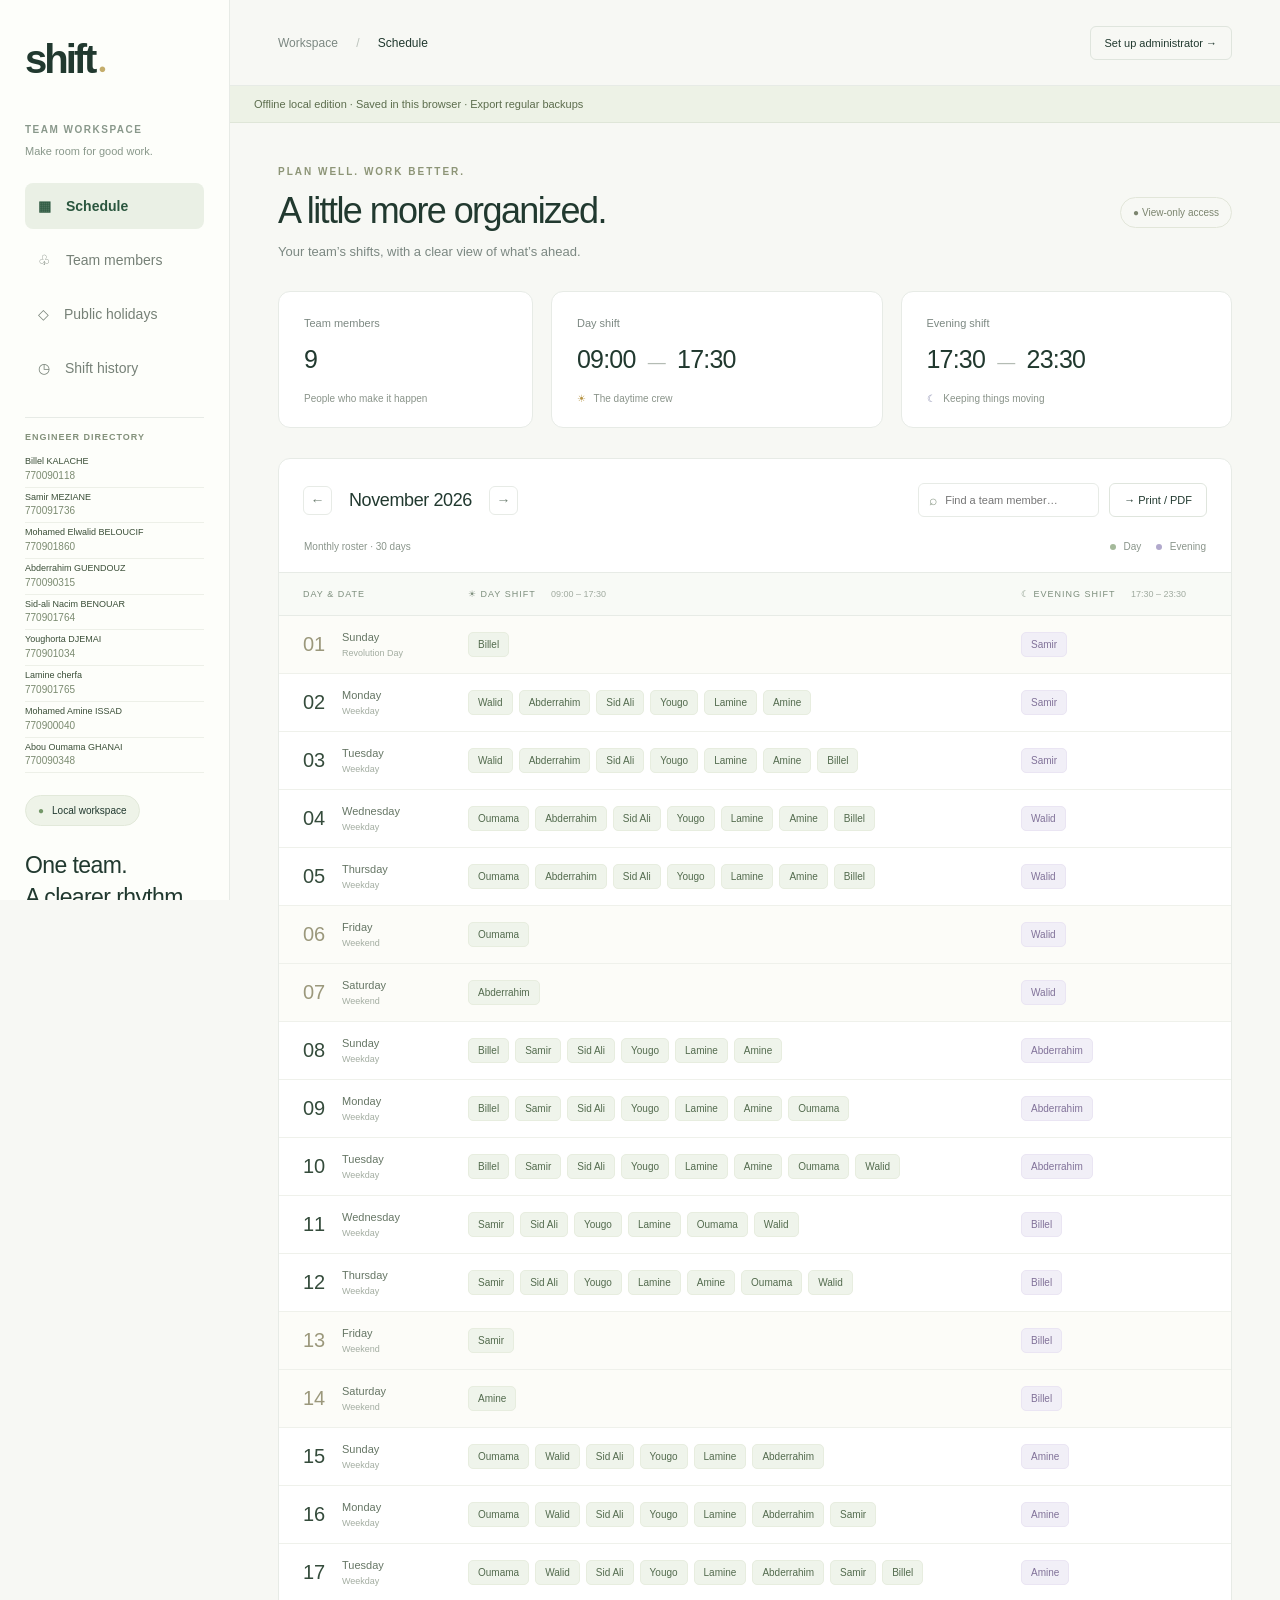
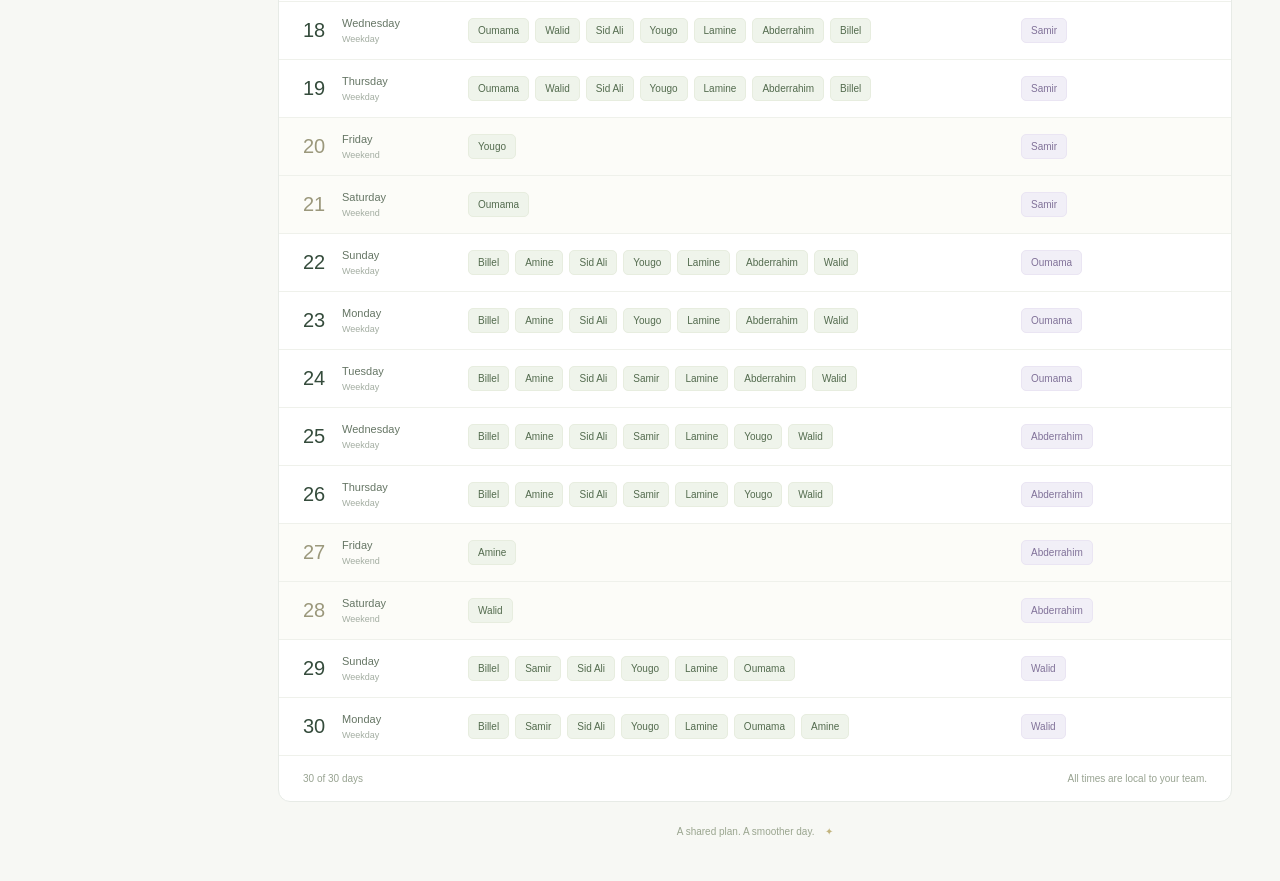
==== commit 9b9f2b47: "Fit monthly grid and add editable times, contact directory and scoped swaps" ====
--- a/local/index.html
+++ b/local/index.html
@@ -14,15 +14,40 @@
 
 .history-intro{background:#eaf0e3;border:1px solid #dde7d4;border-radius:12px;padding:27px;display:flex;align-items:center;justify-content:space-between;gap:20px;margin-bottom:24px}.history-intro h2{margin:12px 0;font-size:25px}.history-intro p{font-size:12px;color:var(--muted)}.history-controls{display:flex;gap:20px;align-items:center;flex-wrap:wrap}.history-controls .field{min-width:200px}.history-controls .button{margin-top:2px}.history-warning{padding:15px;background:#fff0d9;border:1px solid #f0dfc0;border-radius:8px;color:#8d6731;margin:18px 0;font-size:12px}.missing-record{background:#fff5e7}#sourceComparison{background:white;border:1px solid var(--line);border-radius:10px;padding:22px;margin:22px 0}#historyView>.help{margin-bottom:24px}@media(max-width:760px){.history-intro{display:block}.history-controls{gap:8px}.history-controls .field{width:100%;margin-bottom:8px}.history-intro .access{margin-top:10px}nav button{padding:8px}.weekday small{line-height:1.4}}@media print{.history-intro,.history-controls,#historyView>.help,#sourceComparison{display:none}#historyView .toolbar{display:flex}.history-warning{margin:8px 0}.missing-record{background:#eee}}
 
+.sheet-actions{display:flex;justify-content:space-between;align-items:center;gap:18px;padding:16px 20px;background:#f7f9f4;border-top:1px solid var(--line)}.sheet-actions p{font-size:11px;max-width:650px;line-height:1.6;color:var(--muted);margin:6px 0}.sheet-actions .button{flex-shrink:0}.state-legend{display:flex;gap:12px;flex-wrap:wrap;padding:14px 20px;font-size:10px;border-bottom:1px solid var(--line)}.state-key{display:flex;align-items:center;gap:5px}.state-key i{width:15px;height:12px;border:1px solid #b8c2b4;display:inline-block}.sheet-scroll{overflow:auto;max-height:75vh}#engineerSheet{border-collapse:separate;border-spacing:0;min-width:max-content;width:100%;font-size:11px}#engineerSheet th,#engineerSheet td{padding:0;border-right:1px solid #b8bfb5;border-bottom:1px solid #b8bfb5;white-space:nowrap;vertical-align:middle}#engineerSheet thead th{padding:12px;background:#553b24;color:white;position:sticky;top:0;z-index:3;text-align:center}#engineerSheet tbody th{padding:8px;min-width:95px;background:#f3f5f0;font-size:10px}#engineerSheet tbody th:nth-child(1){position:sticky;left:0;z-index:2}#engineerSheet tbody th:nth-child(2){position:sticky;left:95px;z-index:2}.sheet-cell{display:block;min-width:112px;width:100%;min-height:58px;padding:7px 10px;border:0;background:transparent;text-align:center;color:#142216}.sheet-cell:hover{outline:2px solid #184f38;outline-offset:-2px}.sheet-cell strong{display:block;font-size:11px;font-weight:500}.sheet-cell small{display:block;font-size:8px;margin-top:4px;opacity:.7}.sheet-cell span{font-size:8px;display:block;margin-top:3px}.cell-working{background:#fff}.cell-recovery{background:#00b5e5}.cell-training{background:#7030a0;color:white}.cell-training .sheet-cell{color:white}.cell-leave{background:#92c848}.cell-sick{background:#00b050}.cell-fridayHoliday,.calendar-friday{background:#ffc000!important}.cell-saturday,.calendar-saturday{background:#fff200!important}.cell-telework{background:#ff1616}.cell-unscheduled{background:#f1f2ef;color:#858c81}.cell-unscheduled .sheet-cell{color:#858c81}@media(max-width:760px){.sheet-actions{display:block}.sheet-actions .button{margin-top:12px}.sheet-cell{min-width:100px}.state-legend{gap:9px}}@media print{.sheet-scroll{overflow:visible;max-height:none}.sheet-actions,.state-legend{display:none}#engineerSheet{min-width:0;table-layout:fixed}#engineerSheet thead th,#engineerSheet tbody th{position:static!important;min-width:0;white-space:normal;font-size:7px;padding:3px}#engineerSheet td{white-space:normal}.sheet-cell{min-width:0;min-height:0;padding:3px 2px}.sheet-cell strong{font-size:7px}.sheet-cell small,.sheet-cell span{font-size:6px;margin-top:2px}#engineerSheet{print-color-adjust:exact;-webkit-print-color-adjust:exact}}
+/* Compact Excel view: all dates fit a normal desktop display. */
+.sidebar{overflow-y:auto}.contact-directory{margin-top:18px;padding-top:14px;border-top:1px solid var(--line)}.contact-directory h3{font-size:9px;letter-spacing:1px;color:#83917b;margin:0 0 10px}.directory-person{padding:4px 0;border-bottom:1px solid #edf0e8}.directory-person span{display:block;font-size:9px;line-height:1.3;white-space:normal;color:#394d36}.directory-person a,.directory-person small{display:block;color:#7b8b71;font-size:10px;text-decoration:none;line-height:1.5}.side-bottom{margin-top:22px}.column-time{width:100%;border:0;background:transparent;color:inherit;padding:6px 2px;font:inherit;font-size:9px;white-space:nowrap}.column-time:hover{background:#ffffff22}.calendar-friday td:not(.cell-recovery):not(.cell-training):not(.cell-leave):not(.cell-sick):not(.cell-telework){background:#ffc000!important}.calendar-saturday td:not(.cell-recovery):not(.cell-training):not(.cell-leave):not(.cell-sick):not(.cell-telework){background:#fff200!important}.calendar-friday td,.calendar-saturday td{border-top:2px solid #dfae00!important;border-bottom:2px solid #dfae00!important}
+.sheet-mode header{height:40px;padding:0 16px}.sheet-mode main{padding:10px 14px;max-width:none}.sheet-mode .heading,.sheet-mode .stats,.sheet-mode .footnote{display:none}.sheet-mode .toolbar{padding:8px 12px;gap:6px}.sheet-mode .toolbar .button{padding:7px 9px;font-size:9px}.sheet-mode .month-nav{gap:10px}.sheet-mode .month-nav h2{font-size:15px}.sheet-mode .search{padding:5px}.sheet-mode .card-caption{padding:0 12px 7px}.sheet-mode .sheet-actions{padding:6px 12px;gap:8px}.sheet-mode .sheet-actions p{display:none}.sheet-mode .sheet-actions strong{font-size:10px}.sheet-mode .sheet-actions .button{padding:6px 8px;font-size:9px}.sheet-mode .state-legend{padding:6px 10px;font-size:8px;gap:8px}.sheet-mode .state-key i{width:10px;height:9px}.sheet-mode .table-footer{padding:6px 12px;font-size:9px}.sheet-mode .sheet-scroll{max-height:none;overflow:auto}.sheet-mode #engineerSheet{min-width:0;table-layout:fixed;width:100%}.sheet-mode #engineerSheet thead th{padding:0;white-space:normal;line-height:1.2}.sheet-mode #engineerSheet th:nth-child(1),.sheet-mode #engineerSheet th:nth-child(2){width:76px;min-width:0}.sheet-mode #engineerSheet tbody th{padding:0 3px;font-size:9px;position:static;min-width:0}.sheet-mode .sheet-cell{min-width:0;min-height:0;height:clamp(13px,calc((100dvh - 245px)/32),25px);padding:0 2px;line-height:1;overflow:hidden}.sheet-mode .sheet-cell strong{font-size:10px;text-overflow:ellipsis;white-space:nowrap;overflow:hidden}.sheet-mode .sheet-cell small,.sheet-mode .sheet-cell span{display:none}.sheet-mode .draft-banner{padding:6px 12px;gap:6px}.sheet-mode .draft-banner p{display:none}.sheet-mode .draft-banner .button{padding:6px 8px}.sheet-mode .local-tools{padding:5px 12px}.sheet-mode .local-tools .button{padding:6px;font-size:9px}
+@media(max-width:900px){.contact-directory{display:none}.sheet-mode #engineerSheet{min-width:850px}.sheet-mode .sheet-cell{height:20px}.sheet-mode .toolbar .actions{gap:5px}.sheet-mode .sheet-actions .actions{margin-top:6px}.sheet-mode .sheet-actions{flex-wrap:wrap}}@media print{.contact-directory{display:none}.column-time{padding:2px;font-size:7px}.sheet-mode .sheet-cell{height:auto;min-height:13px}.sheet-mode .sheet-cell strong{font-size:7px}}
+#engineerSheet thead th{background:#9b3400}.column-time{font-style:italic}.sheet-mode .sheet-actions{display:flex}.sheet-mode .sheet-actions>.actions{flex-wrap:nowrap}
+.sheet-mode #engineerSheet tbody th,.sheet-mode #engineerSheet tbody td{line-height:1}.sheet-mode .sheet-cell{height:var(--sheet-row-height,14px)}.sheet-mode .sheet-cell strong{font-size:9px;line-height:1}
+
 .local-tools{display:flex;gap:8px;flex-wrap:wrap;padding:12px 24px;background:#edf2e6;border-bottom:1px solid #dfe6d8;align-items:center}.local-tools small{margin-right:auto;color:#5c6d4d;font-size:11px}@media print{.local-tools{display:none}}
 </style></head>
-<body><aside class="sidebar"><a class="brand" href="#">s<span>hift</span><i>●</i></a><div class="workspace">TEAM WORKSPACE<small>Make room for good work.</small></div><nav><button id="scheduleTab" class="active">▦ <span>Schedule</span></button><button id="teamTab">♧ <span>Team members</span></button><button id="holidaysTab">◇ <span>Public holidays</span></button><button id="historyTab">◷ <span>Shift history</span></button></nav><div class="side-bottom"><div class="live-dot">Local workspace</div><p>One team.<br>A clearer rhythm.</p><small>Your schedule, all in one place.</small></div></aside>
+<body><aside class="sidebar"><a class="brand" href="#">s<span>hift</span><i>●</i></a><div class="workspace">TEAM WORKSPACE<small>Make room for good work.</small></div><nav><button id="scheduleTab" class="active">▦ <span>Schedule</span></button><button id="teamTab">♧ <span>Team members</span></button><button id="holidaysTab">◇ <span>Public holidays</span></button><button id="historyTab">◷ <span>Shift history</span></button></nav><section class="contact-directory"><h3>ENGINEER DIRECTORY</h3><div id="contactDirectory"></div></section><div class="side-bottom"><div class="live-dot">Local workspace</div><p>One team.<br>A clearer rhythm.</p><small>Your schedule, all in one place.</small></div></aside>
 <div class="shell"><header><span>Workspace <b>/</b> <strong id="breadcrumb">Schedule</strong></span><button id="authButton" class="button subtle">Admin sign in →</button></header><div class="local-tools"><small id="localMode">Offline local edition · Saved in this browser</small><button id="exportBackup" class="button admin-only" hidden>Export backup</button><button id="importBackup" class="button admin-only" hidden>Restore backup</button><button id="exportViewer" class="button admin-only" hidden>Share read-only copy</button><input id="backupFile" type="file" accept=".json,application/json" hidden></div><main><section class="heading"><div><div class="eyebrow">PLAN WELL. WORK BETTER.</div><h1 id="pageTitle">A little more organized.</h1><p id="pageSubtitle">Your team’s shifts, with a clear view of what’s ahead.</p></div><span class="access" id="access">● View-only access</span></section>
 <div id="scheduleView"><div class="stats"><article><span>Team members</span><strong id="teamCount">9</strong><small>People who make it happen</small></article><article><span>Day shift</span><strong>09:00 <em>—</em> 17:30</strong><small><i class="sun">☀</i> The daytime crew</small></article><article><span>Evening shift</span><strong>17:30 <em>—</em> 23:30</strong><small><i class="moon">☾</i> Keeping things moving</small></article></div>
-<section class="schedule-card"><div class="toolbar"><div class="month-nav"><button id="prev" aria-label="Previous month">←</button><h2 id="monthLabel"></h2><button id="next" aria-label="Next month">→</button></div><div class="actions"><label class="search">⌕ <input id="search" placeholder="Find a team member…" aria-label="Filter by employee"></label><button id="print" class="button">→ Print / PDF</button><button id="planNext" class="button primary admin-only" hidden>✦ Plan next month</button><button id="newMonth" class="button primary admin-only" hidden>+ Create month</button></div></div><div class="card-caption"><span id="monthCaption"></span><span><i class="legend-dot"></i> Day <i class="legend-dot night"></i> Evening</span></div><div id="draftBanner" hidden class="draft-banner"><div><strong>Draft schedule</strong><p>Based on your recorded history and current team eligibility. Review before publishing; viewers still see the last published schedule.</p></div><div class="actions"><button id="discardDraft" class="button">Discard draft</button><button id="publishDraft" class="button primary">Publish schedule</button></div></div><div id="empty" hidden class="empty"><h3>A fresh month awaits.</h3><p>No schedule has been published for this month.</p><p class="admin-only" hidden>Generate a schedule using your rotation rules, or create a blank month to assign shifts manually.</p><button id="generateMonth" class="button primary admin-only" hidden>Generate this month</button></div><div class="table-wrap"><table><thead><tr><th class="date-col">DAY & DATE</th><th>☀ DAY SHIFT <span>09:00 – 17:30</span></th><th>☾ EVENING SHIFT <span>17:30 – 23:30</span></th><th class="admin-only" hidden>EDIT</th></tr></thead><tbody id="roster"></tbody></table></div><footer class="table-footer"><span id="rowCount"></span><span>All times are local to your team.</span></footer></section><p class="footnote">A shared plan. A smoother day. <span>✦</span></p></div>
+<section class="schedule-card"><div class="toolbar"><div class="month-nav"><button id="prev" aria-label="Previous month">←</button><h2 id="monthLabel"></h2><button id="next" aria-label="Next month">→</button></div><div class="actions"><label class="search">⌕ <input id="search" placeholder="Find a team member…" aria-label="Filter by employee"></label><button id="print" class="button">→ Print / PDF</button><button id="planNext" class="button primary admin-only" hidden>✦ Plan next month</button><button id="newMonth" class="button primary admin-only" hidden>+ Create month</button></div></div><div class="card-caption"><span id="monthCaption"></span><span><i class="legend-dot"></i> Day <i class="legend-dot night"></i> Evening</span></div><div id="draftBanner" hidden class="draft-banner"><div><strong>Draft schedule</strong><p>Based on your recorded history and current team eligibility. Review before publishing; viewers still see the last published schedule.</p></div><div class="actions"><button id="discardDraft" class="button">Discard draft</button><button id="publishDraft" class="button primary">Publish schedule</button></div></div><div id="empty" hidden class="empty"><h3>A fresh month awaits.</h3><p>No schedule has been published for this month.</p><p class="admin-only" hidden>Generate a schedule using your rotation rules, or create a blank month to assign shifts manually.</p><button id="generateMonth" class="button primary admin-only" hidden>Generate this month</button></div><div id="sheetPanel" hidden><div class="sheet-actions"><div><strong>Excel planning workspace</strong><p>Set the first day, then plan the month. Click any cell to change engineer, shift or state. Leave / training / illness apply to that date only.</p></div><div class="actions"><button id="toggleCompact" class="button">Comfortable view</button><button id="switchEngineers" class="button">⇄ Switch engineers</button><button id="planFromFirst" class="button primary">Plan month from first day</button></div></div><div id="stateLegend" class="state-legend"></div><div class="sheet-scroll"><table id="engineerSheet"><thead id="sheetHead"></thead><tbody id="sheetBody"></tbody></table></div></div><div id="simpleRoster" class="table-wrap"><table><thead><tr><th class="date-col">DAY & DATE</th><th>☀ DAY SHIFT <span>09:00 – 17:30</span></th><th>☾ EVENING SHIFT <span>17:30 – 23:30</span></th><th class="admin-only" hidden>EDIT</th></tr></thead><tbody id="roster"></tbody></table></div><footer class="table-footer"><span id="rowCount"></span><span>All times are local to your team.</span></footer></section><p class="footnote">A shared plan. A smoother day. <span>✦</span></p></div>
 <section id="teamView" hidden><div class="team-toolbar"><p>Availability that keeps your planning on track.</p><button id="addWorker" class="button primary admin-only" hidden>+ Add team member</button></div><div id="teamGrid" class="team-grid"></div></section><section id="holidaysView" hidden><div class="team-toolbar"><p id="holidayYear"></p><button id="addHoliday" class="button primary admin-only" hidden>+ Add holiday date</button></div><p class="help">From 1 January 2025, Algerian public holidays use the same daytime rotation as Fridays: one eligible employee. Religious holiday dates must be added after official confirmation; add each day of multi-day holidays separately. Existing schedules are unchanged when dates are added: regenerate or edit the affected month.</p><div id="holidayList" class="team-grid"></div></section><section id="historyView" hidden><div class="history-intro"><div><span class="eyebrow">THE TEAM’S SHARED MEMORY</span><h2>Three years. One clear picture.</h2><p>1,064 recorded dates · January 2024 – November 2026</p></div><span class="access">Read-only source archive</span></div><div class="history-controls"><label class="field">Month<select id="historyMonth"></select></label><label class="field">Source<select id="historySource"><option value="excel">Excel workbook</option><option value="text">Original text · November 2026</option></select></label><button id="printHistory" class="button">Print / PDF</button></div><p class="help">Original records retain historical eligibility and exceptions. Holidays join the Friday rotation from 1 January 2025. Ramadan rules are deferred. Published operational schedules take precedence over the archive when planning new months.</p><div id="historyWarning" class="history-warning" hidden></div><div id="sourceComparison" hidden><h2>November: two sources, six differences</h2><p class="help">Both versions are preserved separately. Evening assignments match. Daytime differences are shown below; no automatic merge.</p><div class="table-wrap"><table><thead><tr><th>Date</th><th>Only in original text</th><th>Only in Excel</th></tr></thead><tbody id="comparisonRows"></tbody></table></div></div><section class="schedule-card"><div class="toolbar"><h2 id="historyTitle"></h2><span class="access" id="historySourceLabel"></span></div><div class="table-wrap"><table><thead><tr><th>DAY & DATE</th><th>DAY SHIFT</th><th>EVENING SHIFT</th></tr></thead><tbody id="historyRows"></tbody></table></div><footer class="table-footer"><span id="historyCount"></span><span>Archive records are never overwritten by planning.</span></footer></section></section><div id="notice" role="status" aria-live="polite"></div></main></div>
-<dialog id="modal"><form id="modalForm"><div class="dialog-top"><h2 id="dialogTitle"></h2><button type="button" id="closeModal" aria-label="Close dialog">×</button></div><div id="dialogBody"></div><p id="formError" role="alert"></p><div class="dialog-actions"><button type="button" id="cancelModal" class="button">Cancel</button><button id="submitModal" class="button primary" type="submit">Save changes</button></div></form></dialog><script id="local-config">window.LOCAL_CONFIG={"readOnly":false,"seed":{"workers":[{"id":1,"name":"Billel","kind":"both","friday":true},{"id":2,"name":"Samir","kind":"both","friday":true},{"id":3,"name":"Walid","kind":"both","friday":true},{"id":4,"name":"Abderrahim","kind":"both","friday":true},{"id":5,"name":"Sid Ali","kind":"day","friday":false},{"id":6,"name":"Yougo","kind":"day","friday":true},{"id":7,"name":"Lamine","kind":"day","friday":false},{"id":8,"name":"Amine","kind":"both","friday":true},{"id":9,"name":"Oumama","kind":"both","friday":true}],"months":{"2026-11":[{"date":"2026-11-01","day":[1],"night":[2]},{"date":"2026-11-02","day":[3,4,5,6,7,8],"night":[2]},{"date":"2026-11-03","day":[3,4,5,6,7,8,1],"night":[2]},{"date":"2026-11-04","day":[9,4,5,6,7,8,1],"night":[3]},{"date":"2026-11-05","day":[9,4,5,6,7,8,1],"night":[3]},{"date":"2026-11-06","day":[9],"night":[3]},{"date":"2026-11-07","day":[4],"night":[3]},{"date":"2026-11-08","day":[1,2,5,6,7,8],"night":[4]},{"date":"2026-11-09","day":[1,2,5,6,7,8,9],"night":[4]},{"date":"2026-11-10","day":[1,2,5,6,7,8,9,3],"night":[4]},{"date":"2026-11-11","day":[2,5,6,7,9,3],"night":[1]},{"date":"2026-11-12","day":[2,5,6,7,8,9,3],"night":[1]},{"date":"2026-11-13","day":[2],"night":[1]},{"date":"2026-11-14","day":[8],"night":[1]},{"date":"2026-11-15","day":[9,3,5,6,7,4],"night":[8]},{"date":"2026-11-16","day":[9,3,5,6,7,4,2],"night":[8]},{"date":"2026-11-17","day":[9,3,5,6,7,4,2,1],"night":[8]},{"date":"2026-11-18","day":[9,3,5,6,7,4,1],"night":[2]},{"date":"2026-11-19","day":[9,3,5,6,7,4,1],"night":[2]},{"date":"2026-11-20","day":[6],"night":[2]},{"date":"2026-11-21","day":[9],"night":[2]},{"date":"2026-11-22","day":[1,8,5,6,7,4,3],"night":[9]},{"date":"2026-11-23","day":[1,8,5,6,7,4,3],"night":[9]},{"date":"2026-11-24","day":[1,8,5,2,7,4,3],"night":[9]},{"date":"2026-11-25","day":[1,8,5,2,7,6,3],"night":[4]},{"date":"2026-11-26","day":[1,8,5,2,7,6,3],"night":[4]},{"date":"2026-11-27","day":[8],"night":[4]},{"date":"2026-11-28","day":[3],"night":[4]},{"date":"2026-11-29","day":[1,2,5,6,7,9],"night":[3]},{"date":"2026-11-30","day":[1,2,5,6,7,9,8],"night":[3]}]},"holidays":{},"identities":{"Billel":1,"Samir":2,"Walid":3,"Abderrahim":4,"Sid Ali":5,"Yougo":6,"Lamine":7,"Amine":8,"Oumama":9}}};</script>
+<dialog id="modal"><form id="modalForm"><div class="dialog-top"><h2 id="dialogTitle"></h2><button type="button" id="closeModal" aria-label="Close dialog">×</button></div><div id="dialogBody"></div><p id="formError" role="alert"></p><div class="dialog-actions"><button type="button" id="cancelModal" class="button">Cancel</button><button id="submitModal" class="button primary" type="submit">Save changes</button></div></form></dialog><script id="local-config">window.LOCAL_CONFIG={"readOnly":false,"seed":{"workers":[{"id":1,"name":"Billel","fullName":"Billel KALACHE","phone":"770090118","kind":"both","friday":true},{"id":2,"name":"Samir","fullName":"Samir MEZIANE","phone":"770091736","kind":"both","friday":true},{"id":3,"name":"Walid","fullName":"Mohamed Elwalid BELOUCIF","phone":"770901860","kind":"both","friday":true},{"id":4,"name":"Abderrahim","fullName":"Abderrahim GUENDOUZ","phone":"770090315","kind":"both","friday":true},{"id":5,"name":"Sid Ali","fullName":"Sid-ali Nacim BENOUAR","phone":"770901764","kind":"day","friday":false},{"id":6,"name":"Yougo","fullName":"Youghorta DJEMAI","phone":"770901034","kind":"day","friday":true},{"id":7,"name":"Lamine","fullName":"Lamine cherfa","phone":"770901765","kind":"day","friday":false},{"id":8,"name":"Amine","fullName":"Mohamed Amine ISSAD","phone":"770900040","kind":"both","friday":true},{"id":9,"name":"Oumama","fullName":"Abou Oumama GHANAI","phone":"770090348","kind":"both","friday":true}],"months":{"2026-11":[{"date":"2026-11-01","day":[1],"night":[2]},{"date":"2026-11-02","day":[3,4,5,6,7,8],"night":[2]},{"date":"2026-11-03","day":[3,4,5,6,7,8,1],"night":[2]},{"date":"2026-11-04","day":[9,4,5,6,7,8,1],"night":[3]},{"date":"2026-11-05","day":[9,4,5,6,7,8,1],"night":[3]},{"date":"2026-11-06","day":[9],"night":[3]},{"date":"2026-11-07","day":[4],"night":[3]},{"date":"2026-11-08","day":[1,2,5,6,7,8],"night":[4]},{"date":"2026-11-09","day":[1,2,5,6,7,8,9],"night":[4]},{"date":"2026-11-10","day":[1,2,5,6,7,8,9,3],"night":[4]},{"date":"2026-11-11","day":[2,5,6,7,9,3],"night":[1]},{"date":"2026-11-12","day":[2,5,6,7,8,9,3],"night":[1]},{"date":"2026-11-13","day":[2],"night":[1]},{"date":"2026-11-14","day":[8],"night":[1]},{"date":"2026-11-15","day":[9,3,5,6,7,4],"night":[8]},{"date":"2026-11-16","day":[9,3,5,6,7,4,2],"night":[8]},{"date":"2026-11-17","day":[9,3,5,6,7,4,2,1],"night":[8]},{"date":"2026-11-18","day":[9,3,5,6,7,4,1],"night":[2]},{"date":"2026-11-19","day":[9,3,5,6,7,4,1],"night":[2]},{"date":"2026-11-20","day":[6],"night":[2]},{"date":"2026-11-21","day":[9],"night":[2]},{"date":"2026-11-22","day":[1,8,5,6,7,4,3],"night":[9]},{"date":"2026-11-23","day":[1,8,5,6,7,4,3],"night":[9]},{"date":"2026-11-24","day":[1,8,5,2,7,4,3],"night":[9]},{"date":"2026-11-25","day":[1,8,5,2,7,6,3],"night":[4]},{"date":"2026-11-26","day":[1,8,5,2,7,6,3],"night":[4]},{"date":"2026-11-27","day":[8],"night":[4]},{"date":"2026-11-28","day":[3],"night":[4]},{"date":"2026-11-29","day":[1,2,5,6,7,9],"night":[3]},{"date":"2026-11-30","day":[1,2,5,6,7,9,8],"night":[3]}]},"holidays":{},"identities":{"Billel":1,"Samir":2,"Walid":3,"Abderrahim":4,"Sid Ali":5,"Yougo":6,"Lamine":7,"Amine":8,"Oumama":9}}};</script>
 <script>window.LOCAL_ARCHIVE={"metadata":{"file":"Shift NOC MW RTN.xlsx","sheet":"Shift MW RTN","start":"2024-01-01","end":"2026-11-30","days":1064,"missing":["2024-11-17"],"holidayRotationStart":"2025-01-01","ramadan":"Deferred; historical records preserved, no Ramadan generation rules."},"sources":{"excel":{"2024-01":[{"date":"2024-01-01","day":["Oumama"],"night":["Amine"],"sourceRow":5},{"date":"2024-01-02","day":["Walid","Abderrahim","Billel","Samir"],"night":["Amine"],"sourceRow":6},{"date":"2024-01-03","day":["Abderrahim","Billel","Oumama","Samir","Sid Ali"],"night":["Walid"],"sourceRow":7},{"date":"2024-01-04","day":["Abderrahim","Billel","Oumama","Samir","Sid Ali"],"night":["Walid"],"sourceRow":8},{"date":"2024-01-05","day":["Oumama"],"night":["Walid"],"sourceRow":9},{"date":"2024-01-06","day":["Billel"],"night":["Walid"],"sourceRow":10},{"date":"2024-01-07","day":["Amine","Abderrahim","Samir","Sid Ali"],"night":["Billel"],"sourceRow":11},{"date":"2024-01-08","day":["Amine","Abderrahim","Samir","Sid Ali","Oumama"],"night":["Billel"],"sourceRow":12},{"date":"2024-01-09","day":["Yougo","Abderrahim","Samir","Sid Ali","Oumama","Walid"],"night":["Billel"],"sourceRow":13},{"date":"2024-01-10","day":["Amine","Abderrahim","Samir","Sid Ali","Oumama","Walid"],"night":["Yougo"],"sourceRow":14},{"date":"2024-01-11","day":["Amine","Abderrahim","Samir","Sid Ali","Oumama","Walid"],"night":["Yougo"],"sourceRow":15},{"date":"2024-01-12","day":["Amine"],"night":["Yougo"],"sourceRow":16},{"date":"2024-01-13","day":["Abderrahim"],"night":["Yougo"],"sourceRow":17},{"date":"2024-01-14","day":["Sid Ali","Billel","Oumama","Samir","Walid"],"night":["Abderrahim"],"sourceRow":18},{"date":"2024-01-15","day":["Sid Ali","Billel","Oumama","Samir","Walid","Amine"],"night":["Abderrahim"],"sourceRow":19},{"date":"2024-01-16","day":["Sid Ali","Billel","Oumama","Samir","Walid","Amine","Yougo"],"night":["Abderrahim"],"sourceRow":20},{"date":"2024-01-17","day":["Sid Ali","Billel","Samir","Walid","Amine","Yougo"],"night":["Oumama"],"sourceRow":21},{"date":"2024-01-18","day":["Sid Ali","Billel","Samir","Walid","Amine","Yougo"],"night":["Oumama"],"sourceRow":22},{"date":"2024-01-19","day":["Billel"],"night":["Oumama"],"sourceRow":23},{"date":"2024-01-20","day":["Sid Ali"],"night":["Oumama"],"sourceRow":24},{"date":"2024-01-21","day":["Yougo","Walid","Abderrahim","Amine","Samir"],"night":["Sid Ali"],"sourceRow":25},{"date":"2024-01-22","day":["Yougo","Walid","Abderrahim","Amine","Samir","Billel"],"night":["Sid Ali"],"sourceRow":26},{"date":"2024-01-23","day":["Yougo","Walid","Abderrahim","Amine","Samir","Billel","Oumama"],"night":["Sid Ali"],"sourceRow":27},{"date":"2024-01-24","day":["Yougo","Walid","Abderrahim","Samir","Billel","Oumama"],"night":["Amine"],"sourceRow":28},{"date":"2024-01-25","day":["Yougo","Walid","Abderrahim","Samir","Billel","Oumama"],"night":["Amine"],"sourceRow":29},{"date":"2024-01-26","day":["Abderrahim"],"night":["Amine"],"sourceRow":30},{"date":"2024-01-27","day":["Yougo"],"night":["Amine"],"sourceRow":31},{"date":"2024-01-28","day":["Oumama","Billel","Sid Ali","Walid","Samir"],"night":["Yougo"],"sourceRow":32},{"date":"2024-01-29","day":["Oumama","Billel","Sid Ali","Walid","Samir","Abderrahim"],"night":["Yougo"],"sourceRow":33},{"date":"2024-01-30","day":["Oumama","Billel","Sid Ali","Walid","Samir","Abderrahim","Amine"],"night":["Yougo"],"sourceRow":34},{"date":"2024-01-31","day":["Oumama","Sid Ali","Walid","Samir","Abderrahim","Amine"],"night":["Billel"],"sourceRow":35}],"2024-02":[{"date":"2024-02-01","day":["Oumama","Sid Ali","Walid","Samir","Abderrahim","Amine"],"night":["Billel"],"sourceRow":38},{"date":"2024-02-02","day":["Sid Ali"],"night":["Billel"],"sourceRow":39},{"date":"2024-02-03","day":["Samir"],"night":["Billel"],"sourceRow":40},{"date":"2024-02-04","day":["Oumama","Abderrahim","Yougo","Amine","Walid"],"night":["Samir"],"sourceRow":41},{"date":"2024-02-05","day":["Oumama","Abderrahim","Yougo","Amine","Walid","Sid Ali"],"night":["Samir"],"sourceRow":42},{"date":"2024-02-06","day":["Oumama","Abderrahim","Yougo","Amine","Walid","Sid Ali","Billel"],"night":["Samir"],"sourceRow":43},{"date":"2024-02-07","day":["Oumama","Yougo","Amine","Walid","Sid Ali","Billel"],"night":["Abderrahim"],"sourceRow":44},{"date":"2024-02-08","day":["Oumama","Yougo","Amine","Walid","Sid Ali","Billel"],"night":["Abderrahim"],"sourceRow":45},{"date":"2024-02-09","day":["Yougo"],"night":["Abderrahim"],"sourceRow":46},{"date":"2024-02-10","day":["Walid"],"night":["Abderrahim"],"sourceRow":47},{"date":"2024-02-11","day":["Billel","Amine","Oumama","Sid Ali","Samir"],"night":["Walid"],"sourceRow":48},{"date":"2024-02-12","day":["Billel","Amine","Oumama","Sid Ali","Samir","Yougo"],"night":["Walid"],"sourceRow":49},{"date":"2024-02-13","day":["Billel","Amine","Oumama","Sid Ali","Samir","Yougo","Abderrahim"],"night":["Walid"],"sourceRow":50},{"date":"2024-02-14","day":["Billel","Amine","Oumama","Samir","Yougo","Abderrahim"],"night":["Sid Ali"],"sourceRow":51},{"date":"2024-02-15","day":["Billel","Amine","Oumama","Samir","Yougo","Abderrahim"],"night":["Sid Ali"],"sourceRow":52},{"date":"2024-02-16","day":["Samir"],"night":["Sid Ali"],"sourceRow":53},{"date":"2024-02-17","day":["Oumama"],"night":["Sid Ali"],"sourceRow":54},{"date":"2024-02-18","day":["Walid","Billel","Abderrahim","Yougo","Amine"],"night":["Oumama"],"sourceRow":55},{"date":"2024-02-19","day":["Walid","Billel","Abderrahim","Yougo","Amine","Samir"],"night":["Oumama"],"sourceRow":56},{"date":"2024-02-20","day":["Walid","Billel","Abderrahim","Yougo","Amine","Samir","Sid Ali"],"night":["Oumama"],"sourceRow":57},{"date":"2024-02-21","day":["Walid","Billel","Abderrahim","Amine","Samir","Sid Ali"],"night":["Yougo"],"sourceRow":58},{"date":"2024-02-22","day":["Walid","Billel","Abderrahim","Amine","Samir","Sid Ali"],"night":["Yougo"],"sourceRow":59},{"date":"2024-02-23","day":["Walid"],"night":["Yougo"],"sourceRow":60},{"date":"2024-02-24","day":["Amine"],"night":["Yougo"],"sourceRow":61},{"date":"2024-02-25","day":["Oumama","Billel","Abderrahim","Sid Ali","Samir"],"night":["Amine"],"sourceRow":62},{"date":"2024-02-26","day":["Oumama","Billel","Abderrahim","Sid Ali","Samir","Walid"],"night":["Amine"],"sourceRow":63},{"date":"2024-02-27","day":["Oumama","Billel","Abderrahim","Sid Ali","Samir","Walid","Yougo"],"night":["Amine"],"sourceRow":64},{"date":"2024-02-28","day":["Oumama","Billel","Abderrahim","Sid Ali","Walid","Yougo"],"night":["Samir"],"sourceRow":65},{"date":"2024-02-29","day":["Oumama","Billel","Abderrahim","Sid Ali","Walid","Yougo"],"night":["Samir"],"sourceRow":66}],"2024-03":[{"date":"2024-03-01","day":["Oumama"],"night":["Samir"],"sourceRow":69},{"date":"2024-03-02","day":["Billel"],"night":["Samir"],"sourceRow":70},{"date":"2024-03-03","day":["Walid","Yougo","Sid Ali","Abderrahim"],"night":["Billel"],"sourceRow":71},{"date":"2024-03-04","day":["Walid","Yougo","Sid Ali","Abderrahim","Oumama"],"night":["Billel"],"sourceRow":72},{"date":"2024-03-05","day":["Walid","Yougo","Sid Ali","Abderrahim","Oumama","Samir"],"night":["Billel"],"sourceRow":73},{"date":"2024-03-06","day":["Amine","Yougo","Sid Ali","Abderrahim","Oumama","Samir"],"night":["Walid"],"sourceRow":74},{"date":"2024-03-07","day":["Amine","Yougo","Sid Ali","Abderrahim","Oumama","Samir"],"night":["Walid"],"sourceRow":75},{"date":"2024-03-08","day":["Amine"],"night":["Walid"],"sourceRow":76},{"date":"2024-03-09","day":["Sid Ali"],"night":["Walid"],"sourceRow":77},{"date":"2024-03-10","day":["Billel","Oumama","Samir","Yougo","Abderrahim"],"night":["Sid Ali"],"sourceRow":78},{"date":"2024-03-11","day":["Oumama"],"night":["Sid Ali"],"sourceRow":80},{"date":"2024-03-12","day":["Oumama"],"night":["Sid Ali"],"sourceRow":81},{"date":"2024-03-13","day":["Abderrahim"],"night":["Oumama"],"sourceRow":82},{"date":"2024-03-14","day":["Abderrahim"],"night":["Oumama"],"sourceRow":83},{"date":"2024-03-15","day":["Abderrahim"],"night":["Oumama"],"sourceRow":84},{"date":"2024-03-16","day":["Abderrahim"],"night":["Oumama"],"sourceRow":85},{"date":"2024-03-17","day":["Amine"],"night":["Samir"],"sourceRow":86},{"date":"2024-03-18","day":["Amine"],"night":["Samir"],"sourceRow":87},{"date":"2024-03-19","day":["Amine"],"night":["Samir"],"sourceRow":88},{"date":"2024-03-20","day":["Yougo"],"night":["Amine"],"sourceRow":89},{"date":"2024-03-21","day":["Yougo"],"night":["Amine"],"sourceRow":90},{"date":"2024-03-22","day":["Yougo"],"night":["Amine"],"sourceRow":91},{"date":"2024-03-23","day":["Yougo"],"night":["Amine"],"sourceRow":92},{"date":"2024-03-24","day":["Billel"],"night":["Walid"],"sourceRow":93},{"date":"2024-03-25","day":["Billel"],"night":["Walid"],"sourceRow":94},{"date":"2024-03-26","day":["Billel"],"night":["Walid"],"sourceRow":95},{"date":"2024-03-27","day":["Abderrahim"],"night":["Billel"],"sourceRow":96},{"date":"2024-03-28","day":["Abderrahim"],"night":["Billel"],"sourceRow":97},{"date":"2024-03-29","day":["Abderrahim"],"night":["Billel"],"sourceRow":98},{"date":"2024-03-30","day":["Abderrahim"],"night":["Billel"],"sourceRow":99},{"date":"2024-03-31","day":["Sid Ali"],"night":["Oumama"],"sourceRow":100}],"2024-04":[{"date":"2024-04-01","day":["Sid Ali"],"night":["Oumama"],"sourceRow":102},{"date":"2024-04-02","day":["Sid Ali"],"night":["Oumama"],"sourceRow":103},{"date":"2024-04-03","day":["Walid"],"night":["Sid Ali"],"sourceRow":104},{"date":"2024-04-04","day":["Walid"],"night":["Sid Ali"],"sourceRow":105},{"date":"2024-04-05","day":["Yougo"],"night":["Sid Ali"],"sourceRow":106},{"date":"2024-04-06","day":["Yougo"],"night":["Sid Ali"],"sourceRow":107},{"date":"2024-04-07","day":["Samir"],"night":["Amine"],"sourceRow":108},{"date":"2024-04-08","day":["Samir"],"night":["Amine"],"sourceRow":109},{"date":"2024-04-09","day":["Samir"],"night":["Amine"],"sourceRow":110},{"date":"2024-04-10","day":["Billel"],"night":["Samir"],"sourceRow":112},{"date":"2024-04-11","day":["Yougo"],"night":["Samir"],"sourceRow":113},{"date":"2024-04-12","day":["Oumama"],"night":["Samir"],"sourceRow":114},{"date":"2024-04-13","day":["Abderrahim"],"night":["Samir"],"sourceRow":115},{"date":"2024-04-14","day":["Walid","Sid Ali","Billel","Yougo"],"night":["Abderrahim"],"sourceRow":116},{"date":"2024-04-15","day":["Walid","Sid Ali","Oumama","Yougo"],"night":["Abderrahim"],"sourceRow":117},{"date":"2024-04-16","day":["Walid","Sid Ali","Oumama","Amine","Billel"],"night":["Abderrahim"],"sourceRow":118},{"date":"2024-04-17","day":["Sid Ali","Oumama","Amine","Billel","Yougo"],"night":["Walid"],"sourceRow":119},{"date":"2024-04-18","day":["Sid Ali","Oumama","Amine","Billel","Yougo","Samir"],"night":["Walid"],"sourceRow":120},{"date":"2024-04-19","day":["Amine"],"night":["Walid"],"sourceRow":121},{"date":"2024-04-20","day":["Billel"],"night":["Walid"],"sourceRow":122},{"date":"2024-04-21","day":["Abderrahim","Oumama","Samir","Sid Ali","Yougo"],"night":["Billel"],"sourceRow":123},{"date":"2024-04-22","day":["Abderrahim","Oumama","Samir","Sid Ali","Yougo","Amine"],"night":["Billel"],"sourceRow":124},{"date":"2024-04-23","day":["Abderrahim","Oumama","Samir","Sid Ali","Yougo","Amine","Walid"],"night":["Billel"],"sourceRow":125},{"date":"2024-04-24","day":["Abderrahim","Samir","Sid Ali","Yougo","Amine","Walid"],"night":["Oumama"],"sourceRow":126},{"date":"2024-04-25","day":["Abderrahim","Samir","Sid Ali","Yougo","Amine","Walid"],"night":["Oumama"],"sourceRow":127},{"date":"2024-04-26","day":["Abderrahim"],"night":["Oumama"],"sourceRow":128},{"date":"2024-04-27","day":["Sid Ali"],"night":["Oumama"],"sourceRow":129},{"date":"2024-04-28","day":["Billel","Amine","Walid","Samir","Yougo"],"night":["Sid Ali"],"sourceRow":130},{"date":"2024-04-29","day":["Billel","Amine","Walid","Samir","Yougo","Abderrahim"],"night":["Sid Ali"],"sourceRow":131},{"date":"2024-04-30","day":["Billel","Amine","Walid","Samir","Yougo","Abderrahim","Oumama"],"night":["Sid Ali"],"sourceRow":132}],"2024-05":[{"date":"2024-05-01","day":["Yougo"],"night":["Amine"],"sourceRow":134},{"date":"2024-05-02","day":["Billel","Abderrahim","Oumama","Walid","Samir"],"night":["Amine"],"sourceRow":135},{"date":"2024-05-03","day":["Walid"],"night":["Amine"],"sourceRow":136},{"date":"2024-05-04","day":["Samir"],"night":["Amine"],"sourceRow":137},{"date":"2024-05-05","day":["Sid Ali","Billel","Oumama","Yougo"],"night":["Samir"],"sourceRow":138},{"date":"2024-05-06","day":["Sid Ali","Billel","Abderrahim","Oumama","Yougo","Walid"],"night":["Samir"],"sourceRow":139},{"date":"2024-05-07","day":["Billel","Abderrahim","Oumama","Yougo","Walid"],"night":["Samir"],"sourceRow":140},{"date":"2024-05-08","day":["Sid Ali","Billel","Oumama","Yougo","Walid","Amine"],"night":["Abderrahim"],"sourceRow":141},{"date":"2024-05-09","day":["Sid Ali","Billel","Oumama","Yougo","Walid","Amine"],"night":["Abderrahim"],"sourceRow":142},{"date":"2024-05-10","day":["Oumama"],"night":["Abderrahim"],"sourceRow":143},{"date":"2024-05-11","day":["Walid"],"night":["Abderrahim"],"sourceRow":144},{"date":"2024-05-12","day":["Samir","Sid Ali","Billel","Amine","Yougo"],"night":["Walid"],"sourceRow":145},{"date":"2024-05-13","day":["Samir","Sid Ali","Billel","Amine","Yougo","Oumama"],"night":["Walid"],"sourceRow":146},{"date":"2024-05-14","day":["Samir","Sid Ali","Billel","Amine","Yougo","Oumama","Abderrahim"],"night":["Walid"],"sourceRow":147},{"date":"2024-05-15","day":["Samir","Sid Ali","Amine","Yougo","Oumama","Abderrahim"],"night":["Billel"],"sourceRow":148},{"date":"2024-05-16","day":["Samir","Sid Ali","Amine","Yougo","Oumama","Abderrahim"],"night":["Billel"],"sourceRow":149},{"date":"2024-05-17","day":["Abderrahim"],"night":["Billel"],"sourceRow":150},{"date":"2024-05-18","day":["Oumama"],"night":["Billel"],"sourceRow":151},{"date":"2024-05-19","day":["Walid","Samir","Sid Ali","Yougo","Amine"],"night":["Oumama"],"sourceRow":152},{"date":"2024-05-20","day":["Walid","Samir","Sid Ali","Yougo","Amine","Abderrahim"],"night":["Oumama"],"sourceRow":153},{"date":"2024-05-21","day":["Walid","Samir","Sid Ali","Yougo","Amine","Abderrahim","Billel"],"night":["Oumama"],"sourceRow":154},{"date":"2024-05-22","day":["Walid","Samir","Yougo","Amine","Abderrahim","Billel"],"night":["Sid Ali"],"sourceRow":155},{"date":"2024-05-23","day":["Walid","Samir","Yougo","Amine","Abderrahim","Billel"],"night":["Sid Ali"],"sourceRow":156},{"date":"2024-05-24","day":["Billel"],"night":["Sid Ali"],"sourceRow":157},{"date":"2024-05-25","day":["Amine"],"night":["Sid Ali"],"sourceRow":158},{"date":"2024-05-26","day":["Oumama","Walid","Samir","Abderrahim","Yougo"],"night":["Amine"],"sourceRow":159},{"date":"2024-05-27","day":["Oumama","Walid","Samir","Abderrahim","Yougo","Billel"],"night":["Amine"],"sourceRow":160},{"date":"2024-05-28","day":["Oumama","Walid","Samir","Abderrahim","Yougo","Billel","Sid Ali"],"night":["Amine"],"sourceRow":161},{"date":"2024-05-29","day":["Oumama","Walid","Abderrahim","Yougo","Billel","Sid Ali"],"night":["Samir"],"sourceRow":162},{"date":"2024-05-30","day":["Oumama","Walid","Abderrahim","Yougo","Billel","Sid Ali"],"night":["Samir"],"sourceRow":163},{"date":"2024-05-31","day":["Sid Ali"],"night":["Samir"],"sourceRow":164}],"2024-06":[{"date":"2024-06-01","day":["Abderrahim"],"night":["Samir"],"sourceRow":166},{"date":"2024-06-02","day":["Amine","Oumama","Walid","Billel"],"night":["Abderrahim"],"sourceRow":167},{"date":"2024-06-03","day":["Amine","Oumama","Walid","Billel","Sid Ali"],"night":["Abderrahim"],"sourceRow":168},{"date":"2024-06-04","day":["Amine","Oumama","Walid","Billel","Sid Ali","Samir"],"night":["Abderrahim"],"sourceRow":169},{"date":"2024-06-05","day":["Amine","Oumama","Billel","Sid Ali","Samir"],"night":["Walid"],"sourceRow":170},{"date":"2024-06-06","day":["Amine","Oumama","Billel","Yougo","Sid Ali","Samir"],"night":["Walid"],"sourceRow":171},{"date":"2024-06-07","day":["Samir"],"night":["Walid"],"sourceRow":172},{"date":"2024-06-08","day":["Billel"],"night":["Walid"],"sourceRow":173},{"date":"2024-06-09","day":["Abderrahim","Amine","Oumama","Sid Ali","Yougo"],"night":["Billel"],"sourceRow":174},{"date":"2024-06-10","day":["Abderrahim","Amine","Oumama","Sid Ali","Yougo","Samir"],"night":["Billel"],"sourceRow":175},{"date":"2024-06-11","day":["Abderrahim","Amine","Oumama","Sid Ali","Yougo","Samir","Walid"],"night":["Billel"],"sourceRow":176},{"date":"2024-06-12","day":["Abderrahim","Amine","Sid Ali","Yougo","Samir","Walid"],"night":["Oumama"],"sourceRow":177},{"date":"2024-06-13","day":["Abderrahim","Amine","Sid Ali","Yougo","Samir","Walid"],"night":["Oumama"],"sourceRow":178},{"date":"2024-06-14","day":["Amine"],"night":["Oumama"],"sourceRow":179},{"date":"2024-06-15","day":["Sid Ali"],"night":["Oumama"],"sourceRow":180},{"date":"2024-06-16","day":["Samir"],"night":["Sid Ali"],"sourceRow":181},{"date":"2024-06-17","day":["Billel"],"night":["Sid Ali"],"sourceRow":182},{"date":"2024-06-18","day":["Oumama"],"night":["Sid Ali"],"sourceRow":183},{"date":"2024-06-19","day":["Abderrahim","Walid","Yougo","Samir"],"night":["Amine"],"sourceRow":184},{"date":"2024-06-20","day":["Abderrahim","Walid","Yougo","Billel"],"night":["Amine"],"sourceRow":185},{"date":"2024-06-21","day":["Walid"],"night":["Amine"],"sourceRow":186},{"date":"2024-06-22","day":["Walid"],"night":["Amine"],"sourceRow":187},{"date":"2024-06-23","day":["Yougo","Abderrahim"],"night":["Walid"],"sourceRow":188},{"date":"2024-06-24","day":["Yougo","Abderrahim"],"night":["Walid"],"sourceRow":189},{"date":"2024-06-25","day":["Yougo","Abderrahim"],"night":["Walid"],"sourceRow":190},{"date":"2024-06-26","day":["Yougo","Amine"],"night":["Abderrahim"],"sourceRow":191},{"date":"2024-06-27","day":["Yougo","Amine"],"night":["Abderrahim"],"sourceRow":192},{"date":"2024-06-28","day":["Yougo"],"night":["Abderrahim"],"sourceRow":193},{"date":"2024-06-29","day":["Amine"],"night":["Abderrahim"],"sourceRow":194},{"date":"2024-06-30","day":["Walid","Yougo"],"night":["Amine"],"sourceRow":195}],"2024-07":[{"date":"2024-07-01","day":["Walid","Yougo"],"night":["Amine"],"sourceRow":197},{"date":"2024-07-02","day":["Abderrahim","Walid"],"night":["Amine"],"sourceRow":198},{"date":"2024-07-03","day":["Abderrahim","Yougo"],"night":["Walid"],"sourceRow":199},{"date":"2024-07-04","day":["Abderrahim","Yougo"],"night":["Walid"],"sourceRow":200},{"date":"2024-07-05","day":["Abderrahim"],"night":["Walid"],"sourceRow":201},{"date":"2024-07-06","day":["Abderrahim"],"night":["Walid"],"sourceRow":202},{"date":"2024-07-07","day":["Amine"],"night":["Abderrahim"],"sourceRow":203},{"date":"2024-07-08","day":["Amine","Yougo"],"night":["Abderrahim"],"sourceRow":204},{"date":"2024-07-09","day":["Amine","Yougo"],"night":["Abderrahim"],"sourceRow":205},{"date":"2024-07-10","day":["Walid","Yougo"],"night":["Amine"],"sourceRow":206},{"date":"2024-07-11","day":["Billel","Walid","Samir","Yougo"],"night":["Amine"],"sourceRow":207},{"date":"2024-07-12","day":["Yougo"],"night":["Amine"],"sourceRow":208},{"date":"2024-07-13","day":["Samir"],"night":["Amine"],"sourceRow":209},{"date":"2024-07-14","day":["Billel","Walid","Oumama"],"night":["Samir"],"sourceRow":210},{"date":"2024-07-15","day":["Billel","Sid Ali","Oumama","Yougo"],"night":["Samir"],"sourceRow":211},{"date":"2024-07-16","day":["Oumama"],"night":["Samir"],"sourceRow":212},{"date":"2024-07-17","day":["Walid","Billel","Abderrahim","Yougo"],"night":["Sid Ali"],"sourceRow":213},{"date":"2024-07-18","day":["Amine","Walid","Billel","Oumama","Yougo","Abderrahim"],"night":["Sid Ali"],"sourceRow":214},{"date":"2024-07-19","day":["Billel"],"night":["Sid Ali"],"sourceRow":215},{"date":"2024-07-20","day":["Oumama"],"night":["Sid Ali"],"sourceRow":216},{"date":"2024-07-21","day":["Walid","Samir","Abderrahim","Yougo","Amine"],"night":["Billel"],"sourceRow":217},{"date":"2024-07-22","day":["Walid","Samir","Abderrahim","Yougo","Amine","Billel"],"night":["Billel"],"sourceRow":218},{"date":"2024-07-23","day":["Walid","Samir","Abderrahim","Yougo","Amine","Billel","Sid Ali"],"night":["Billel"],"sourceRow":219},{"date":"2024-07-24","day":["Walid","Samir","Abderrahim","Yougo","Amine","Sid Ali"],"night":["Oumama"],"sourceRow":220},{"date":"2024-07-25","day":["Walid","Samir","Abderrahim","Yougo","Amine","Sid Ali"],"night":["Oumama"],"sourceRow":221},{"date":"2024-07-26","day":["Sid Ali"],"night":["Oumama"],"sourceRow":222},{"date":"2024-07-27","day":["Walid"],"night":["Billel"],"sourceRow":223},{"date":"2024-07-28","day":["Oumama","Samir","Abderrahim","Amine","Yougo"],"night":["Walid"],"sourceRow":224},{"date":"2024-07-29","day":["Samir","Abderrahim","Amine","Yougo","Sid Ali"],"night":["Walid"],"sourceRow":225},{"date":"2024-07-30","day":["Oumama","Samir","Abderrahim","Billel","Yougo","Sid Ali","Amine"],"night":["Walid"],"sourceRow":226},{"date":"2024-07-31","day":["Oumama","Samir","Billel","Yougo","Sid Ali","Amine"],"night":["Abderrahim"],"sourceRow":227}],"2024-08":[{"date":"2024-08-01","day":["Oumama","Samir","Billel","Yougo","Sid Ali","Amine"],"night":["Abderrahim"],"sourceRow":229},{"date":"2024-08-02","day":["Samir"],"night":["Abderrahim"],"sourceRow":230},{"date":"2024-08-03","day":["Amine"],"night":["Abderrahim"],"sourceRow":231},{"date":"2024-08-04","day":["Oumama","Yougo","Walid","Billel","Sid Ali"],"night":["Amine"],"sourceRow":232},{"date":"2024-08-05","day":["Samir","Billel","Sid Ali","Yougo"],"night":["Amine"],"sourceRow":233},{"date":"2024-08-06","day":["Samir","Walid","Billel","Sid Ali","Yougo"],"night":["Amine"],"sourceRow":234},{"date":"2024-08-07","day":["Walid","Billel","Sid Ali","Yougo"],"night":["Samir"],"sourceRow":235},{"date":"2024-08-08","day":["Walid","Sid Ali","Yougo"],"night":["Samir"],"sourceRow":236},{"date":"2024-08-09","day":["Yougo"],"night":["Samir"],"sourceRow":237},{"date":"2024-08-10","day":["Sid Ali"],"night":["Samir"],"sourceRow":238},{"date":"2024-08-11","day":["Walid","Amine","Yougo"],"night":["Sid Ali"],"sourceRow":239},{"date":"2024-08-12","day":["Walid","Amine","Yougo"],"night":["Sid Ali"],"sourceRow":240},{"date":"2024-08-13","day":["Walid","Amine","Samir"],"night":["Sid Ali"],"sourceRow":241},{"date":"2024-08-14","day":["Yougo","Amine","Samir"],"night":["Oumama"],"sourceRow":242},{"date":"2024-08-15","day":["Walid","Yougo","Amine","Samir"],"night":["Oumama"],"sourceRow":243},{"date":"2024-08-16","day":["Amine"],"night":["Oumama"],"sourceRow":244},{"date":"2024-08-17","day":["Samir"],"night":["Oumama"],"sourceRow":245},{"date":"2024-08-18","day":["Amine","Sid Ali","Walid"],"night":["Samir"],"sourceRow":246},{"date":"2024-08-19","day":["Amine","Sid Ali","Walid"],"night":["Samir"],"sourceRow":247},{"date":"2024-08-20","day":["Walid","Sid Ali","Oumama"],"night":["Samir"],"sourceRow":248},{"date":"2024-08-21","day":["Amine","Sid Ali","Oumama"],"night":["Walid"],"sourceRow":249},{"date":"2024-08-22","day":["Amine","Sid Ali","Oumama","Billel","Abderrahim","Yougo"],"night":["Walid"],"sourceRow":250},{"date":"2024-08-23","day":["Abderrahim"],"night":["Walid"],"sourceRow":251},{"date":"2024-08-24","day":["Billel"],"night":["Walid"],"sourceRow":252},{"date":"2024-08-25","day":["Yougo","Sid Ali","Oumama"],"night":["Billel"],"sourceRow":253},{"date":"2024-08-26","day":["Yougo","Sid Ali","Oumama","Abderrahim"],"night":["Billel"],"sourceRow":254},{"date":"2024-08-27","day":["Yougo","Sid Ali","Oumama","Abderrahim","Walid"],"night":["Billel"],"sourceRow":255},{"date":"2024-08-28","day":["Yougo","Oumama","Walid"],"night":["Abderrahim"],"sourceRow":256},{"date":"2024-08-29","day":["Samir","Sid Ali","Oumama","Walid","Yougo"],"night":["Abderrahim"],"sourceRow":257},{"date":"2024-08-30","day":["Walid"],"night":["Abderrahim"],"sourceRow":258},{"date":"2024-08-31","day":["Oumama"],"night":["Abderrahim"],"sourceRow":259}],"2024-09":[{"date":"2024-09-01","day":["Billel","Samir","Sid Ali","Yougo"],"night":["Oumama"],"sourceRow":261},{"date":"2024-09-02","day":["Billel","Samir","Sid Ali","Yougo"],"night":["Oumama"],"sourceRow":262},{"date":"2024-09-03","day":["Billel","Samir","Sid Ali","Yougo"],"night":["Oumama"],"sourceRow":263},{"date":"2024-09-04","day":["Billel","Samir","Yougo"],"night":["Sid Ali"],"sourceRow":264},{"date":"2024-09-05","day":["Billel","Samir","Yougo","Abderrahim"],"night":["Sid Ali"],"sourceRow":265},{"date":"2024-09-06","day":["Billel"],"night":["Sid Ali"],"sourceRow":266},{"date":"2024-09-07","day":["Walid"],"night":["Sid Ali"],"sourceRow":267},{"date":"2024-09-08","day":["Oumama","Samir","Abderrahim","Yougo"],"night":["Walid"],"sourceRow":268},{"date":"2024-09-09","day":["Oumama","Samir","Abderrahim","Yougo"],"night":["Walid"],"sourceRow":269},{"date":"2024-09-10","day":["Oumama","Samir","Abderrahim","Yougo"],"night":["Walid"],"sourceRow":270},{"date":"2024-09-11","day":["Oumama","Abderrahim","Yougo","Sid Ali"],"night":["Samir"],"sourceRow":271},{"date":"2024-09-12","day":["Oumama","Abderrahim","Yougo","Sid Ali","Amine"],"night":["Samir"],"sourceRow":272},{"date":"2024-09-13","day":["Sid Ali"],"night":["Samir"],"sourceRow":273},{"date":"2024-09-14","day":["Amine"],"night":["Samir"],"sourceRow":274},{"date":"2024-09-15","day":["Oumama","Abderrahim","Yougo"],"night":["Amine"],"sourceRow":275},{"date":"2024-09-16","day":["Walid"],"night":["Amine"],"sourceRow":276},{"date":"2024-09-17","day":["Oumama","Abderrahim","Sid Ali"],"night":["Amine"],"sourceRow":277},{"date":"2024-09-18","day":["Walid","Oumama","Samir"],"night":["Abderrahim"],"sourceRow":278},{"date":"2024-09-19","day":["Walid","Oumama","Samir"],"night":["Abderrahim"],"sourceRow":279},{"date":"2024-09-20","day":["Oumama"],"night":["Billel"],"sourceRow":280},{"date":"2024-09-21","day":["Abderrahim"],"night":["Billel"],"sourceRow":281},{"date":"2024-09-22","day":["Amine","Walid","Samir","Yougo"],"night":["Abderrahim"],"sourceRow":282},{"date":"2024-09-23","day":["Walid","Samir","Yougo","Oumama"],"night":["Abderrahim"],"sourceRow":283},{"date":"2024-09-24","day":["Amine","Walid","Samir","Yougo","Oumama","Billel"],"night":["Abderrahim"],"sourceRow":284},{"date":"2024-09-25","day":["Amine","Walid","Samir","Yougo","Billel"],"night":["Oumama"],"sourceRow":285},{"date":"2024-09-26","day":["Amine","Walid","Samir","Sid Ali","Yougo","Billel"],"night":["Oumama"],"sourceRow":286},{"date":"2024-09-27","day":["Yougo"],"night":["Oumama"],"sourceRow":287},{"date":"2024-09-28","day":["Sid Ali"],"night":["Oumama"],"sourceRow":288},{"date":"2024-09-29","day":["Abderrahim","Amine","Walid","Billel","Samir"],"night":["Sid Ali"],"sourceRow":289},{"date":"2024-09-30","day":["Amine","Walid","Billel","Samir","Yougo"],"night":["Sid Ali"],"sourceRow":290}],"2024-10":[{"date":"2024-10-01","day":["Amine","Walid","Samir","Yougo","Oumama","Billel"],"night":["Sid Ali"],"sourceRow":292},{"date":"2024-10-02","day":["Amine","Yougo","Oumama","Billel"],"night":["Walid"],"sourceRow":293},{"date":"2024-10-03","day":["Amine","Yougo","Oumama","Billel","Abderrahim"],"night":["Walid"],"sourceRow":294},{"date":"2024-10-04","day":["Samir"],"night":["Walid"],"sourceRow":295},{"date":"2024-10-05","day":["Billel"],"night":["Walid"],"sourceRow":296},{"date":"2024-10-06","day":["Sid Ali","Abderrahim","Yougo"],"night":["Billel"],"sourceRow":297},{"date":"2024-10-07","day":["Sid Ali","Abderrahim","Yougo","Walid"],"night":["Billel"],"sourceRow":298},{"date":"2024-10-08","day":["Sid Ali","Yougo","Amine","Oumama"],"night":["Billel"],"sourceRow":299},{"date":"2024-10-09","day":["Abderrahim","Yougo","Samir","Oumama","Walid"],"night":["Amine"],"sourceRow":300},{"date":"2024-10-10","day":["Sid Ali","Abderrahim","Yougo","Samir","Oumama","Walid"],"night":["Amine"],"sourceRow":301},{"date":"2024-10-11","day":["Yougo"],"night":["Amine"],"sourceRow":302},{"date":"2024-10-12","day":["Samir"],"night":["Amine"],"sourceRow":303},{"date":"2024-10-13","day":["Abderrahim","Sid Ali","Walid","Billel","Oumama","Yougo"],"night":["Samir"],"sourceRow":304},{"date":"2024-10-14","day":["Abderrahim","Sid Ali","Walid","Billel","Oumama","Yougo"],"night":["Samir"],"sourceRow":305},{"date":"2024-10-15","day":["Abderrahim","Sid Ali","Walid","Billel","Oumama","Amine"],"night":["Samir"],"sourceRow":306},{"date":"2024-10-16","day":["Sid Ali","Walid","Billel","Oumama","Yougo","Amine"],"night":["Abderrahim"],"sourceRow":307},{"date":"2024-10-17","day":["Sid Ali","Walid","Billel","Oumama","Yougo","Amine"],"night":["Abderrahim"],"sourceRow":308},{"date":"2024-10-18","day":["Walid"],"night":["Abderrahim"],"sourceRow":309},{"date":"2024-10-19","day":["Oumama"],"night":["Abderrahim"],"sourceRow":310},{"date":"2024-10-20","day":["Yougo","Sid Ali","Samir","Amine","Walid"],"night":["Oumama"],"sourceRow":311},{"date":"2024-10-21","day":["Yougo","Sid Ali","Samir","Amine"],"night":["Oumama"],"sourceRow":312},{"date":"2024-10-22","day":["Yougo","Sid Ali","Samir","Walid","Amine","Abderrahim"],"night":["Oumama"],"sourceRow":313},{"date":"2024-10-23","day":["Yougo","Billel","Amine","Walid","Abderrahim"],"night":["Sid Ali"],"sourceRow":314},{"date":"2024-10-24","day":["Yougo","Billel","Amine","Walid","Abderrahim"],"night":["Sid Ali"],"sourceRow":315},{"date":"2024-10-25","day":["Amine"],"night":["Sid Ali"],"sourceRow":316},{"date":"2024-10-26","day":["Walid"],"night":["Sid Ali"],"sourceRow":317},{"date":"2024-10-27","day":["Oumama","Abderrahim","Yougo","Billel"],"night":["Walid"],"sourceRow":318},{"date":"2024-10-28","day":["Oumama","Samir","Abderrahim","Yougo","Billel","Amine"],"night":["Walid"],"sourceRow":319},{"date":"2024-10-29","day":["Oumama","Samir","Billel","Amine","Sid Ali","Yougo"],"night":["Walid"],"sourceRow":320},{"date":"2024-10-30","day":["Oumama","Samir","Amine","Sid Ali"],"night":["Billel"],"sourceRow":321},{"date":"2024-10-31","day":["Oumama","Samir","Yougo","Amine","Sid Ali"],"night":["Billel"],"sourceRow":322}],"2024-11":[{"date":"2024-11-01","day":["Abderrahim"],"night":["Billel"],"sourceRow":324},{"date":"2024-11-02","day":["Amine"],"night":["Billel"],"sourceRow":325},{"date":"2024-11-03","day":["Oumama","Samir","Sid Ali","Yougo","Walid"],"night":["Amine"],"sourceRow":326},{"date":"2024-11-04","day":["Oumama","Samir","Sid Ali","Yougo","Walid","Abderrahim"],"night":["Amine"],"sourceRow":327},{"date":"2024-11-05","day":["Oumama","Samir","Sid Ali","Yougo","Walid","Abderrahim","Billel"],"night":["Amine"],"sourceRow":328},{"date":"2024-11-06","day":["Oumama","Sid Ali","Yougo","Walid","Abderrahim","Billel"],"night":["Samir"],"sourceRow":329},{"date":"2024-11-07","day":["Oumama","Sid Ali","Yougo","Walid","Abderrahim","Billel"],"night":["Samir"],"sourceRow":330},{"date":"2024-11-08","day":["Billel"],"night":["Samir"],"sourceRow":331},{"date":"2024-11-09","day":["Abderrahim"],"night":["Samir"],"sourceRow":332},{"date":"2024-11-10","day":["Amine","Walid","Oumama","Yougo","Sid Ali"],"night":["Abderrahim"],"sourceRow":333},{"date":"2024-11-11","day":["Amine","Walid","Oumama","Yougo","Sid Ali","Billel"],"night":["Abderrahim"],"sourceRow":334},{"date":"2024-11-12","day":["Amine","Walid","Oumama","Yougo","Sid Ali","Billel","Samir"],"night":["Abderrahim"],"sourceRow":335},{"date":"2024-11-13","day":["Amine","Walid","Yougo","Sid Ali","Billel","Samir"],"night":["Oumama"],"sourceRow":336},{"date":"2024-11-14","day":["Amine","Walid","Yougo","Sid Ali","Billel","Samir"],"night":["Oumama"],"sourceRow":337},{"date":"2024-11-15","day":["Yougo"],"night":["Oumama"],"sourceRow":338},{"date":"2024-11-16","day":["Sid Ali"],"night":["Oumama"],"sourceRow":339},{"date":"2024-11-18","day":["Abderrahim","Amine","Walid","Billel","Samir","Yougo"],"night":["Sid Ali"],"sourceRow":340},{"date":"2024-11-19","day":["Abderrahim","Amine","Walid","Billel","Samir","Yougo","Oumama"],"night":["Sid Ali"],"sourceRow":341},{"date":"2024-11-20","day":["Abderrahim","Amine","Billel","Samir","Yougo","Oumama"],"night":["Walid"],"sourceRow":342},{"date":"2024-11-21","day":["Abderrahim","Amine","Billel","Samir","Yougo","Oumama"],"night":["Walid"],"sourceRow":343},{"date":"2024-11-22","day":["Oumama"],"night":["Walid"],"sourceRow":344},{"date":"2024-11-23","day":["Billel"],"night":["Walid"],"sourceRow":345},{"date":"2024-11-24","day":["Sid Ali","Abderrahim","Yougo","Amine","Samir"],"night":["Billel"],"sourceRow":346},{"date":"2024-11-25","day":["Sid Ali","Abderrahim","Yougo","Amine","Samir","Oumama"],"night":["Billel"],"sourceRow":347},{"date":"2024-11-26","day":["Sid Ali","Abderrahim","Yougo","Amine","Samir","Oumama","Walid"],"night":["Billel"],"sourceRow":348},{"date":"2024-11-27","day":["Sid Ali","Abderrahim","Yougo","Samir","Oumama","Walid"],"night":["Amine"],"sourceRow":349},{"date":"2024-11-28","day":["Sid Ali","Abderrahim","Yougo","Samir","Oumama","Walid"],"night":["Amine"],"sourceRow":350},{"date":"2024-11-29","day":["Sid Ali"],"night":["Amine"],"sourceRow":351},{"date":"2024-11-30","day":["Samir"],"night":["Amine"],"sourceRow":352}],"2024-12":[{"date":"2024-12-01","day":["Billel","Sid Ali","Oumama","Yougo"],"night":["Samir"],"sourceRow":354},{"date":"2024-12-02","day":["Billel","Sid Ali","Oumama","Yougo","Abderrahim"],"night":["Samir"],"sourceRow":355},{"date":"2024-12-03","day":["Billel","Sid Ali","Oumama","Yougo","Abderrahim","Amine"],"night":["Samir"],"sourceRow":356},{"date":"2024-12-04","day":["Billel","Sid Ali","Oumama","Yougo","Amine"],"night":["Abderrahim"],"sourceRow":357},{"date":"2024-12-05","day":["Sid Ali","Billel","Oumama","Yougo","Amine"],"night":["Abderrahim"],"sourceRow":358},{"date":"2024-12-06","day":["Yougo"],"night":["Abderrahim"],"sourceRow":359},{"date":"2024-12-07","day":["Oumama"],"night":["Abderrahim"],"sourceRow":360},{"date":"2024-12-08","day":["Samir","Billel","Sid Ali","Walid","Amine"],"night":["Oumama"],"sourceRow":361},{"date":"2024-12-09","day":["Samir","Billel","Sid Ali","Walid","Amine","Yougo"],"night":["Oumama"],"sourceRow":362},{"date":"2024-12-10","day":["Samir","Billel","Sid Ali","Walid","Amine","Yougo","Abderrahim"],"night":["Oumama"],"sourceRow":363},{"date":"2024-12-11","day":["Samir","Billel","Walid","Amine","Yougo","Abderrahim"],"night":["Sid Ali"],"sourceRow":364},{"date":"2024-12-12","day":["Samir","Billel","Walid","Amine","Yougo","Abderrahim"],"night":["Sid Ali"],"sourceRow":365},{"date":"2024-12-13","day":["Samir"],"night":["Sid Ali"],"sourceRow":366},{"date":"2024-12-14","day":["Walid"],"night":["Sid Ali"],"sourceRow":367},{"date":"2024-12-15","day":["Oumama","Billel","Abderrahim","Amine","Yougo"],"night":["Walid"],"sourceRow":368},{"date":"2024-12-16","day":["Oumama","Billel","Abderrahim","Amine","Yougo","Samir"],"night":["Walid"],"sourceRow":369},{"date":"2024-12-17","day":["Oumama","Billel","Abderrahim","Amine","Yougo","Samir","Sid Ali"],"night":["Walid"],"sourceRow":370},{"date":"2024-12-18","day":["Oumama","Abderrahim","Amine","Yougo","Samir","Sid Ali"],"night":["Billel"],"sourceRow":371},{"date":"2024-12-19","day":["Oumama","Abderrahim","Amine","Yougo","Samir","Sid Ali"],"night":["Billel"],"sourceRow":372},{"date":"2024-12-20","day":["Oumama"],"night":["Billel"],"sourceRow":373},{"date":"2024-12-21","day":["Amine"],"night":["Billel"],"sourceRow":374},{"date":"2024-12-22","day":["Walid","Samir","Sid Ali","Abderrahim","Yougo"],"night":["Amine"],"sourceRow":375},{"date":"2024-12-23","day":["Walid","Samir","Sid Ali","Abderrahim","Yougo","Oumama"],"night":["Amine"],"sourceRow":376},{"date":"2024-12-24","day":["Walid","Samir","Sid Ali","Abderrahim","Yougo","Oumama","Billel"],"night":["Amine"],"sourceRow":377},{"date":"2024-12-25","day":["Walid","Sid Ali","Abderrahim","Yougo","Oumama","Billel"],"night":["Samir"],"sourceRow":378},{"date":"2024-12-26","day":["Walid","Sid Ali","Abderrahim","Yougo","Oumama","Billel"],"night":["Samir"],"sourceRow":379},{"date":"2024-12-27","day":["Walid"],"night":["Samir"],"sourceRow":380},{"date":"2024-12-28","day":["Abderrahim"],"night":["Samir"],"sourceRow":381},{"date":"2024-12-29","day":["Amine","Oumama","Billel","Sid Ali","Yougo"],"night":["Abderrahim"],"sourceRow":382},{"date":"2024-12-30","day":["Amine","Oumama","Billel","Sid Ali","Yougo","Walid"],"night":["Abderrahim"],"sourceRow":383},{"date":"2024-12-31","day":["Amine","Oumama","Billel","Sid Ali","Yougo","Walid","Samir"],"night":["Abderrahim"],"sourceRow":384}],"2025-01":[{"date":"2025-01-01","day":["Yougo"],"night":["Oumama"],"sourceRow":386},{"date":"2025-01-02","day":["Amine","Yougo","Samir"],"night":["Oumama"],"sourceRow":387},{"date":"2025-01-03","day":["Billel"],"night":["Oumama"],"sourceRow":388},{"date":"2025-01-04","day":["Sid Ali"],"night":["Oumama"],"sourceRow":389},{"date":"2025-01-05","day":["Yougo","Amine","Walid","Samir"],"night":["Sid Ali"],"sourceRow":390},{"date":"2025-01-06","day":["Abderrahim","Amine","Walid","Billel","Samir","Yougo"],"night":["Sid Ali"],"sourceRow":391},{"date":"2025-01-07","day":["Abderrahim","Amine","Walid","Billel","Samir","Yougo"],"night":["Sid Ali"],"sourceRow":392},{"date":"2025-01-08","day":["Abderrahim","Amine","Billel","Samir","Oumama"],"night":["Walid"],"sourceRow":393},{"date":"2025-01-09","day":["Abderrahim","Amine","Billel","Samir","Yougo","Oumama"],"night":["Walid"],"sourceRow":394},{"date":"2025-01-10","day":["Amine"],"night":["Walid"],"sourceRow":395},{"date":"2025-01-11","day":["Billel"],"night":["Walid"],"sourceRow":396},{"date":"2025-01-12","day":["Abderrahim"],"night":["Billel"],"sourceRow":397},{"date":"2025-01-13","day":["Yougo","Samir","Oumama","Abderrahim"],"night":["Billel"],"sourceRow":398},{"date":"2025-01-14","day":["Sid Ali","Yougo","Amine","Samir","Oumama"],"night":["Billel"],"sourceRow":399},{"date":"2025-01-15","day":["Sid Ali","Abderrahim","Yougo","Samir","Oumama","Walid"],"night":["Amine"],"sourceRow":400},{"date":"2025-01-16","day":["Sid Ali","Abderrahim","Yougo","Samir","Oumama","Walid"],"night":["Amine"],"sourceRow":401},{"date":"2025-01-17","day":["Sid Ali"],"night":["Amine"],"sourceRow":402},{"date":"2025-01-18","day":["Samir"],"night":["Amine"],"sourceRow":403},{"date":"2025-01-19","day":["Abderrahim","Walid","Oumama","Yougo"],"night":["Samir"],"sourceRow":404},{"date":"2025-01-20","day":["Billel","Abderrahim","Walid","Oumama","Yougo","Sid Ali"],"night":["Samir"],"sourceRow":405},{"date":"2025-01-21","day":["Billel","Abderrahim","Walid","Oumama","Yougo","Sid Ali","Amine"],"night":["Samir"],"sourceRow":406},{"date":"2025-01-22","day":["Billel","Walid","Oumama","Yougo","Sid Ali","Amine"],"night":["Abderrahim"],"sourceRow":407},{"date":"2025-01-23","day":["Billel","Walid","Oumama","Yougo","Sid Ali","Amine"],"night":["Abderrahim"],"sourceRow":408},{"date":"2025-01-24","day":["Walid"],"night":["Abderrahim"],"sourceRow":409},{"date":"2025-01-25","day":["Oumama"],"night":["Abderrahim"],"sourceRow":410},{"date":"2025-01-26","day":["Samir","Billel","Sid Ali","Yougo","Amine"],"night":["Oumama"],"sourceRow":411},{"date":"2025-01-27","day":["Samir","Billel","Sid Ali","Walid","Amine","Yougo"],"night":["Oumama"],"sourceRow":412},{"date":"2025-01-28","day":["Samir","Billel","Sid Ali","Walid","Amine","Yougo","Abderrahim"],"night":["Oumama"],"sourceRow":413},{"date":"2025-01-29","day":["Samir","Billel","Walid","Amine","Yougo","Abderrahim"],"night":["Sid Ali"],"sourceRow":414},{"date":"2025-01-30","day":["Samir","Billel","Walid","Amine","Yougo","Abderrahim"],"night":["Sid Ali"],"sourceRow":415},{"date":"2025-01-31","day":["Samir"],"night":["Sid Ali"],"sourceRow":416}],"2025-02":[{"date":"2025-02-01","day":["Walid"],"night":["Sid Ali"],"sourceRow":418},{"date":"2025-02-02","day":["Oumama","Billel","Abderrahim","Amine","Yougo"],"night":["Walid"],"sourceRow":419},{"date":"2025-02-03","day":["Oumama","Billel","Abderrahim","Amine","Yougo","Samir"],"night":["Walid"],"sourceRow":420},{"date":"2025-02-04","day":["Oumama","Billel","Abderrahim","Amine","Yougo","Samir","Sid Ali"],"night":["Walid"],"sourceRow":421},{"date":"2025-02-05","day":["Oumama","Abderrahim","Amine","Yougo","Samir","Sid Ali"],"night":["Billel"],"sourceRow":422},{"date":"2025-02-06","day":["Oumama","Abderrahim","Amine","Yougo","Samir","Sid Ali"],"night":["Billel"],"sourceRow":423},{"date":"2025-02-07","day":["Oumama"],"night":["Billel"],"sourceRow":424},{"date":"2025-02-08","day":["Amine"],"night":["Billel"],"sourceRow":425},{"date":"2025-02-09","day":["Walid","Samir","Sid Ali","Abderrahim","Yougo"],"night":["Amine"],"sourceRow":426},{"date":"2025-02-10","day":["Walid","Samir","Sid Ali","Abderrahim","Yougo","Oumama"],"night":["Amine"],"sourceRow":427},{"date":"2025-02-11","day":["Walid","Samir","Sid Ali","Abderrahim","Yougo","Oumama","Billel"],"night":["Amine"],"sourceRow":428},{"date":"2025-02-12","day":["Walid","Sid Ali","Abderrahim","Yougo","Oumama","Billel"],"night":["Samir"],"sourceRow":429},{"date":"2025-02-13","day":["Walid","Sid Ali","Abderrahim","Yougo","Oumama","Billel"],"night":["Samir"],"sourceRow":430},{"date":"2025-02-14","day":["Yougo"],"night":["Samir"],"sourceRow":431},{"date":"2025-02-15","day":["Abderrahim"],"night":["Samir"],"sourceRow":432},{"date":"2025-02-16","day":["Amine","Oumama","Billel","Sid Ali","Walid"],"night":["Abderrahim"],"sourceRow":433},{"date":"2025-02-17","day":["Amine","Oumama","Billel","Sid Ali","Yougo","Walid"],"night":["Abderrahim"],"sourceRow":434},{"date":"2025-02-18","day":["Amine","Oumama","Billel","Sid Ali","Yougo","Walid","Samir"],"night":["Abderrahim"],"sourceRow":435},{"date":"2025-02-19","day":["Amine","Billel","Sid Ali","Yougo","Walid","Samir"],"night":["Oumama"],"sourceRow":436},{"date":"2025-02-20","day":["Amine","Billel","Sid Ali","Yougo","Walid","Samir"],"night":["Oumama"],"sourceRow":437},{"date":"2025-02-21","day":["Samir"],"night":["Oumama"],"sourceRow":438},{"date":"2025-02-22","day":["Sid Ali"],"night":["Oumama"],"sourceRow":439},{"date":"2025-02-23","day":["Abderrahim","Amine","Walid","Billel","Yougo"],"night":["Sid Ali"],"sourceRow":440},{"date":"2025-02-24","day":["Abderrahim","Amine","Walid","Billel","Samir","Yougo"],"night":["Sid Ali"],"sourceRow":441},{"date":"2025-02-25","day":["Abderrahim","Amine","Walid","Billel","Samir","Yougo","Oumama"],"night":["Sid Ali"],"sourceRow":442},{"date":"2025-02-26","day":["Abderrahim","Amine","Billel","Samir","Oumama","Yougo"],"night":["Walid"],"sourceRow":443},{"date":"2025-02-27","day":["Abderrahim","Amine","Billel","Samir","Oumama","Yougo"],"night":["Walid"],"sourceRow":444},{"date":"2025-02-28","day":["Amine"],"night":["Walid"],"sourceRow":445}],"2025-03":[{"date":"2025-03-01","day":["Samir"],"night":["Walid"],"sourceRow":447},{"date":"2025-03-02","day":["Amine"],"night":["Billel"],"sourceRow":448},{"date":"2025-03-03","day":["Amine"],"night":["Billel"],"sourceRow":449},{"date":"2025-03-04","day":["Amine"],"night":["Billel"],"sourceRow":450},{"date":"2025-03-05","day":["Walid"],"night":["Amine"],"sourceRow":451},{"date":"2025-03-06","day":["Walid"],"night":["Amine"],"sourceRow":452},{"date":"2025-03-07","day":["Walid"],"night":["Amine"],"sourceRow":453},{"date":"2025-03-08","day":["Yougo"],"night":["Amine"],"sourceRow":454},{"date":"2025-03-09","day":["Oumama"],"night":["Samir"],"sourceRow":455},{"date":"2025-03-10","day":["Oumama"],"night":["Samir"],"sourceRow":456},{"date":"2025-03-11","day":["Oumama"],"night":["Samir"],"sourceRow":457},{"date":"2025-03-12","day":["Abderrahim"],"night":["Oumama"],"sourceRow":458},{"date":"2025-03-13","day":["Abderrahim"],"night":["Oumama"],"sourceRow":459},{"date":"2025-03-14","day":["Abderrahim"],"night":["Oumama"],"sourceRow":460},{"date":"2025-03-15","day":["Amine"],"night":["Oumama"],"sourceRow":461},{"date":"2025-03-16","day":["Sid Ali"],"night":["Walid"],"sourceRow":462},{"date":"2025-03-17","day":["Sid Ali"],"night":["Walid"],"sourceRow":463},{"date":"2025-03-18","day":["Sid Ali"],"night":["Walid"],"sourceRow":464},{"date":"2025-03-19","day":["Samir"],"night":["Sid Ali"],"sourceRow":465},{"date":"2025-03-20","day":["Samir"],"night":["Sid Ali"],"sourceRow":466},{"date":"2025-03-21","day":["Samir"],"night":["Sid Ali"],"sourceRow":467},{"date":"2025-03-22","day":["Yougo"],"night":["Sid Ali"],"sourceRow":468},{"date":"2025-03-23","day":["Billel"],"night":["Amine"],"sourceRow":469},{"date":"2025-03-24","day":["Billel"],"night":["Amine"],"sourceRow":470},{"date":"2025-03-25","day":["Billel"],"night":["Amine"],"sourceRow":471},{"date":"2025-03-26","day":["Abderrahim"],"night":["Billel"],"sourceRow":472},{"date":"2025-03-27","day":["Abderrahim"],"night":["Billel"],"sourceRow":473},{"date":"2025-03-28","day":["Sid Ali"],"night":["Billel"],"sourceRow":474},{"date":"2025-03-29","day":["Abderrahim"],"night":["Billel"],"sourceRow":475},{"date":"2025-03-30","day":["Samir"],"night":["Oumama"],"sourceRow":476},{"date":"2025-03-31","day":["Abderrahim"],"night":["Oumama"],"sourceRow":478}],"2025-04":[{"date":"2025-04-01","day":["Walid"],"night":["Oumama"],"sourceRow":480},{"date":"2025-04-02","day":["Sid Ali"],"night":["Samir"],"sourceRow":481},{"date":"2025-04-03","day":["Amine"],"night":["Samir"],"sourceRow":482},{"date":"2025-04-04","day":["Oumama"],"night":["Samir"],"sourceRow":483},{"date":"2025-04-05","day":["Abderrahim"],"night":["Samir"],"sourceRow":484},{"date":"2025-04-06","day":["Amine","Walid","Billel","Sid Ali","Yougo"],"night":["Abderrahim"],"sourceRow":485},{"date":"2025-04-07","day":["Amine","Walid","Billel","Sid Ali","Yougo"],"night":["Abderrahim"],"sourceRow":486},{"date":"2025-04-08","day":["Walid","Billel","Sid Ali","Yougo"],"night":["Abderrahim"],"sourceRow":487},{"date":"2025-04-09","day":["Oumama","Billel","Sid Ali","Yougo","Samir"],"night":["Walid"],"sourceRow":488},{"date":"2025-04-10","day":["Amine","Oumama","Billel","Sid Ali","Samir"],"night":["Walid"],"sourceRow":489},{"date":"2025-04-11","day":["Yougo"],"night":["Walid"],"sourceRow":490},{"date":"2025-04-12","day":["Sid Ali"],"night":["Walid"],"sourceRow":491},{"date":"2025-04-13","day":["Abderrahim","Oumama","Amine","Samir","Billel","Yougo"],"night":["Sid Ali"],"sourceRow":492},{"date":"2025-04-14","day":["Abderrahim","Oumama","Amine","Samir","Billel","Yougo"],"night":["Sid Ali"],"sourceRow":493},{"date":"2025-04-15","day":["Abderrahim","Oumama","Amine","Samir","Billel","Walid","Yougo"],"night":["Sid Ali"],"sourceRow":494},{"date":"2025-04-16","day":["Abderrahim","Oumama","Samir","Billel","Walid","Yougo"],"night":["Amine"],"sourceRow":495},{"date":"2025-04-17","day":["Abderrahim","Oumama","Samir","Billel","Walid","Yougo"],"night":["Amine"],"sourceRow":496},{"date":"2025-04-18","day":["Walid"],"night":["Amine"],"sourceRow":497},{"date":"2025-04-19","day":["Billel"],"night":["Amine"],"sourceRow":498},{"date":"2025-04-20","day":["Sid Ali","Abderrahim","Yougo","Samir","Oumama"],"night":["Billel"],"sourceRow":499},{"date":"2025-04-21","day":["Sid Ali","Abderrahim","Yougo","Samir","Oumama","Walid"],"night":["Billel"],"sourceRow":500},{"date":"2025-04-22","day":["Sid Ali","Abderrahim","Yougo","Samir","Oumama","Walid","Amine"],"night":["Billel"],"sourceRow":501},{"date":"2025-04-23","day":["Sid Ali","Abderrahim","Yougo","Samir","Walid","Amine"],"night":["Oumama"],"sourceRow":502},{"date":"2025-04-24","day":["Sid Ali","Abderrahim","Yougo","Samir","Walid","Amine"],"night":["Oumama"],"sourceRow":503},{"date":"2025-04-25","day":["Amine"],"night":["Oumama"],"sourceRow":504},{"date":"2025-04-26","day":["Samir"],"night":["Oumama"],"sourceRow":505},{"date":"2025-04-27","day":["Billel","Sid Ali","Abderrahim","Walid"],"night":["Samir"],"sourceRow":506},{"date":"2025-04-28","day":["Billel","Sid Ali","Abderrahim","Walid","Amine"],"night":["Samir"],"sourceRow":507},{"date":"2025-04-29","day":["Billel","Sid Ali","Abderrahim","Walid","Amine","Oumama"],"night":["Samir"],"sourceRow":508},{"date":"2025-04-30","day":["Billel","Sid Ali","Walid","Amine","Oumama"],"night":["Abderrahim"],"sourceRow":509}],"2025-05":[{"date":"2025-05-01","day":["Samir"],"night":["Abderrahim"],"sourceRow":511},{"date":"2025-05-02","day":["Billel"],"night":["Abderrahim"],"sourceRow":512},{"date":"2025-05-03","day":["Walid"],"night":["Abderrahim"],"sourceRow":513},{"date":"2025-05-04","day":["Sid Ali","Amine"],"night":["Walid"],"sourceRow":514},{"date":"2025-05-05","day":["Sid Ali","Oumama","Amine","Billel"],"night":["Walid"],"sourceRow":515},{"date":"2025-05-06","day":["Sid Ali","Oumama","Amine","Samir","Billel"],"night":["Walid"],"sourceRow":516},{"date":"2025-05-07","day":["Oumama","Amine","Samir","Billel"],"night":["Sid Ali"],"sourceRow":517},{"date":"2025-05-08","day":["Abderrahim","Oumama","Amine","Samir","Billel"],"night":["Sid Ali"],"sourceRow":518},{"date":"2025-05-09","day":["Oumama"],"night":["Sid Ali"],"sourceRow":519},{"date":"2025-05-10","day":["Amine"],"night":["Sid Ali"],"sourceRow":520},{"date":"2025-05-11","day":["Walid","Billel"],"night":["Amine"],"sourceRow":521},{"date":"2025-05-12","day":["Walid","Billel"],"night":["Amine"],"sourceRow":522},{"date":"2025-05-13","day":["Walid","Billel"],"night":["Amine"],"sourceRow":523},{"date":"2025-05-14","day":["Walid","Billel"],"night":["Billel"],"sourceRow":524},{"date":"2025-05-15","day":["Walid","Amine","Yougo"],"night":["Billel"],"sourceRow":525},{"date":"2025-05-16","day":["Yougo"],"night":["Billel"],"sourceRow":526},{"date":"2025-05-17","day":["Oumama"],"night":["Billel"],"sourceRow":527},{"date":"2025-05-18","day":["Samir","Amine","Yougo","Walid"],"night":["Oumama"],"sourceRow":528},{"date":"2025-05-19","day":["Samir","Amine","Walid"],"night":["Oumama"],"sourceRow":529},{"date":"2025-05-20","day":["Samir","Amine","Walid"],"night":["Oumama"],"sourceRow":530},{"date":"2025-05-21","day":["Amine","Walid"],"night":["Samir"],"sourceRow":531},{"date":"2025-05-22","day":["Abderrahim","Walid"],"night":["Samir"],"sourceRow":532},{"date":"2025-05-23","day":["Amine"],"night":["Samir"],"sourceRow":533},{"date":"2025-05-24","day":["Abderrahim"],"night":["Samir"],"sourceRow":534},{"date":"2025-05-25","day":["Oumama","Walid"],"night":["Abderrahim"],"sourceRow":535},{"date":"2025-05-26","day":["Amine","Sid Ali"],"night":["Abderrahim"],"sourceRow":536},{"date":"2025-05-27","day":["Amine","Sid Ali","Samir"],"night":["Abderrahim"],"sourceRow":537},{"date":"2025-05-28","day":["Oumama","Billel"],"night":["Walid"],"sourceRow":538},{"date":"2025-05-29","day":["Oumama","Billel"],"night":["Walid"],"sourceRow":539},{"date":"2025-05-30","day":["Samir"],"night":["Walid"],"sourceRow":540},{"date":"2025-05-31","day":["Sid Ali"],"night":["Walid"],"sourceRow":541}],"2025-06":[{"date":"2025-06-01","day":["Oumama","Amine","Billel"],"night":["Sid Ali"],"sourceRow":543},{"date":"2025-06-02","day":["Oumama","Amine","Samir"],"night":["Sid Ali"],"sourceRow":544},{"date":"2025-06-03","day":["Abderrahim","Oumama","Amine","Samir","Billel","Walid"],"night":["Sid Ali"],"sourceRow":545},{"date":"2025-06-04","day":["Abderrahim","Oumama","Samir","Billel","Walid"],"night":["Amine"],"sourceRow":546},{"date":"2025-06-05","day":["Abderrahim","Oumama","Samir","Billel","Walid"],"night":["Amine"],"sourceRow":547},{"date":"2025-06-06","day":["Oumama"],"night":["Amine"],"sourceRow":548},{"date":"2025-06-07","day":["Billel"],"night":["Amine"],"sourceRow":549},{"date":"2025-06-08","day":["Abderrahim"],"night":["Billel"],"sourceRow":550},{"date":"2025-06-09","day":["Sid Ali","Samir","Walid"],"night":["Billel"],"sourceRow":551},{"date":"2025-06-10","day":["Abderrahim","Oumama","Sid Ali","Samir","Walid"],"night":["Billel"],"sourceRow":552},{"date":"2025-06-11","day":["Sid Ali","Abderrahim","Samir","Walid","Amine"],"night":["Oumama"],"sourceRow":553},{"date":"2025-06-12","day":["Sid Ali","Abderrahim","Samir","Walid","Amine"],"night":["Oumama"],"sourceRow":554},{"date":"2025-06-13","day":["Sid Ali"],"night":["Oumama"],"sourceRow":555},{"date":"2025-06-14","day":["Samir"],"night":["Oumama"],"sourceRow":556},{"date":"2025-06-15","day":["Abderrahim","Walid","Amine"],"night":["Samir"],"sourceRow":557},{"date":"2025-06-16","day":["Billel","Sid Ali","Abderrahim","Walid","Amine"],"night":["Samir"],"sourceRow":558},{"date":"2025-06-17","day":["Billel","Sid Ali","Abderrahim","Walid","Amine","Oumama"],"night":["Samir"],"sourceRow":559},{"date":"2025-06-18","day":["Billel","Sid Ali","Walid","Amine","Oumama"],"night":["Abderrahim"],"sourceRow":560},{"date":"2025-06-19","day":["Billel","Sid Ali","Walid","Amine","Oumama"],"night":["Abderrahim"],"sourceRow":561},{"date":"2025-06-20","day":["Billel"],"night":["Abderrahim"],"sourceRow":562},{"date":"2025-06-21","day":["Walid"],"night":["Abderrahim"],"sourceRow":563},{"date":"2025-06-22","day":["Samir","Sid Ali","Oumama","Amine"],"night":["Walid"],"sourceRow":564},{"date":"2025-06-23","day":["Sid Ali","Oumama","Amine","Samir","Billel"],"night":["Walid"],"sourceRow":565},{"date":"2025-06-24","day":["Sid Ali","Oumama","Amine","Samir","Billel","Abderrahim"],"night":["Walid"],"sourceRow":566},{"date":"2025-06-25","day":["Abderrahim","Oumama","Amine","Samir","Billel"],"night":["Sid Ali"],"sourceRow":567},{"date":"2025-06-26","day":["Oumama","Amine","Yougo","Samir","Billel"],"night":["Sid Ali"],"sourceRow":568},{"date":"2025-06-27","day":["Yougo"],"night":["Sid Ali"],"sourceRow":569},{"date":"2025-06-28","day":["Amine"],"night":["Sid Ali"],"sourceRow":570},{"date":"2025-06-29","day":["Samir","Walid","Billel","Yougo","Oumama"],"night":["Amine"],"sourceRow":571},{"date":"2025-06-30","day":["Samir","Billel","Oumama"],"night":["Amine"],"sourceRow":572}],"2025-07":[{"date":"2025-07-01","day":["Samir","Billel","Abderrahim","Yougo","Oumama"],"night":["Amine"],"sourceRow":574},{"date":"2025-07-02","day":["Samir","Abderrahim","Yougo","Oumama"],"night":["Billel"],"sourceRow":575},{"date":"2025-07-03","day":["Samir","Walid","Abderrahim","Yougo","Oumama","Sid Ali"],"night":["Billel"],"sourceRow":576},{"date":"2025-07-04","day":["Abderrahim"],"night":["Billel"],"sourceRow":577},{"date":"2025-07-05","day":["Oumama"],"night":["Billel"],"sourceRow":578},{"date":"2025-07-06","day":["Walid"],"night":["Oumama"],"sourceRow":579},{"date":"2025-07-07","day":["Walid","Sid Ali","Yougo","Samir"],"night":["Oumama"],"sourceRow":580},{"date":"2025-07-08","day":["Samir","Sid Ali","Yougo","Abderrahim"],"night":["Oumama"],"sourceRow":581},{"date":"2025-07-09","day":["Walid","Billel","Yougo","Abderrahim"],"night":["Samir"],"sourceRow":582},{"date":"2025-07-10","day":["Amine","Walid","Billel","Yougo","Sid Ali","Abderrahim"],"night":["Samir"],"sourceRow":583},{"date":"2025-07-11","day":["Amine"],"night":["Samir"],"sourceRow":584},{"date":"2025-07-12","day":["Abderrahim"],"night":["Samir"],"sourceRow":585},{"date":"2025-07-13","day":["Walid","Billel","Yougo","Sid Ali"],"night":["Abderrahim"],"sourceRow":586},{"date":"2025-07-14","day":["Walid","Billel","Yougo","Amine","Sid Ali"],"night":["Abderrahim"],"sourceRow":587},{"date":"2025-07-15","day":["Walid","Billel","Yougo","Amine","Samir"],"night":["Abderrahim"],"sourceRow":588},{"date":"2025-07-16","day":["Billel","Yougo","Sid Ali","Amine","Samir"],"night":["Walid"],"sourceRow":589},{"date":"2025-07-17","day":["Billel","Yougo","Sid Ali","Amine","Samir"],"night":["Walid"],"sourceRow":590},{"date":"2025-07-18","day":["Billel"],"night":["Walid"],"sourceRow":591},{"date":"2025-07-19","day":["Billel"],"night":["Walid"],"sourceRow":592},{"date":"2025-07-20","day":["Oumama","Yougo","Samir","Amine"],"night":["Billel"],"sourceRow":593},{"date":"2025-07-21","day":["Oumama","Yougo","Samir"],"night":["Billel"],"sourceRow":594},{"date":"2025-07-22","day":["Oumama","Yougo","Samir","Walid"],"night":["Billel"],"sourceRow":595},{"date":"2025-07-23","day":["Oumama","Yougo","Samir","Walid"],"night":["Amine"],"sourceRow":596},{"date":"2025-07-24","day":["Oumama","Yougo","Samir","Walid"],"night":["Amine"],"sourceRow":597},{"date":"2025-07-25","day":["Samir"],"night":["Amine"],"sourceRow":598},{"date":"2025-07-26","day":["Sid Ali"],"night":["Amine"],"sourceRow":599},{"date":"2025-07-27","day":["Walid","Oumama","Yougo","Billel"],"night":["Sid Ali"],"sourceRow":600},{"date":"2025-07-28","day":["Walid","Oumama","Yougo","Billel","Samir"],"night":["Sid Ali"],"sourceRow":601},{"date":"2025-07-29","day":["Oumama","Yougo","Samir","Amine"],"night":["Sid Ali"],"sourceRow":602},{"date":"2025-07-30","day":["Walid","Yougo","Billel","Samir","Amine"],"night":["Oumama"],"sourceRow":603},{"date":"2025-07-31","day":["Walid","Yougo","Billel","Samir","Amine"],"night":["Oumama"],"sourceRow":604}],"2025-08":[{"date":"2025-08-01","day":["Sid Ali"],"night":["Oumama"],"sourceRow":606},{"date":"2025-08-02","day":["Samir"],"night":["Oumama"],"sourceRow":607},{"date":"2025-08-03","day":["Billel","Walid","Amine","Yougo"],"night":["Samir"],"sourceRow":608},{"date":"2025-08-04","day":["Billel","Walid","Amine","Yougo"],"night":["Samir"],"sourceRow":609},{"date":"2025-08-05","day":["Billel","Walid","Amine","Yougo","Sid Ali","Oumama"],"night":["Samir"],"sourceRow":610},{"date":"2025-08-06","day":["Billel","Walid","Amine","Yougo","Sid Ali","Oumama"],"night":["Abderrahim"],"sourceRow":611},{"date":"2025-08-07","day":["Billel","Walid","Amine","Yougo","Sid Ali","Oumama"],"night":["Abderrahim"],"sourceRow":612},{"date":"2025-08-08","day":["Oumama"],"night":["Abderrahim"],"sourceRow":613},{"date":"2025-08-09","day":["Walid"],"night":["Abderrahim"],"sourceRow":614},{"date":"2025-08-10","day":["Sid Ali","Billel","Amine","Yougo"],"night":["Walid"],"sourceRow":615},{"date":"2025-08-11","day":["Sid Ali","Billel","Amine","Yougo","Oumama"],"night":["Walid"],"sourceRow":616},{"date":"2025-08-12","day":["Sid Ali","Billel","Amine","Yougo","Oumama","Abderrahim"],"night":["Walid"],"sourceRow":617},{"date":"2025-08-13","day":["Billel","Amine","Yougo","Oumama","Abderrahim"],"night":["Sid Ali"],"sourceRow":618},{"date":"2025-08-14","day":["Billel","Amine","Yougo","Oumama","Abderrahim"],"night":["Sid Ali"],"sourceRow":619},{"date":"2025-08-15","day":["Yougo"],"night":["Sid Ali"],"sourceRow":620},{"date":"2025-08-16","day":["Amine"],"night":["Sid Ali"],"sourceRow":621},{"date":"2025-08-17","day":["Yougo","Oumama","Abderrahim"],"night":["Amine"],"sourceRow":622},{"date":"2025-08-18","day":["Yougo","Oumama","Abderrahim"],"night":["Amine"],"sourceRow":623},{"date":"2025-08-19","day":["Oumama","Abderrahim","Sid Ali","Yougo"],"night":["Amine"],"sourceRow":624},{"date":"2025-08-20","day":["Oumama","Abderrahim","Sid Ali","Yougo"],"night":["Billel"],"sourceRow":625},{"date":"2025-08-21","day":["Walid","Oumama","Abderrahim","Sid Ali","Samir"],"night":["Billel"],"sourceRow":626},{"date":"2025-08-22","day":["Samir"],"night":["Billel"],"sourceRow":627},{"date":"2025-08-23","day":["Oumama"],"night":["Billel"],"sourceRow":628},{"date":"2025-08-24","day":["Walid","Sid Ali","Abderrahim"],"night":["Oumama"],"sourceRow":629},{"date":"2025-08-25","day":["Walid","Sid Ali","Abderrahim","Samir"],"night":["Oumama"],"sourceRow":630},{"date":"2025-08-26","day":["Walid","Sid Ali","Abderrahim","Samir"],"night":["Oumama"],"sourceRow":631},{"date":"2025-08-27","day":["Walid","Sid Ali","Abderrahim"],"night":["Samir"],"sourceRow":632},{"date":"2025-08-28","day":["Walid","Sid Ali","Abderrahim"],"night":["Samir"],"sourceRow":633},{"date":"2025-08-29","day":["Walid"],"night":["Samir"],"sourceRow":634},{"date":"2025-08-30","day":["Abderrahim"],"night":["Samir"],"sourceRow":635},{"date":"2025-08-31","day":["Walid","Sid Ali"],"night":["Abderrahim"],"sourceRow":636}],"2025-09":[{"date":"2025-09-01","day":["Walid","Sid Ali"],"night":["Abderrahim"],"sourceRow":638},{"date":"2025-09-02","day":["Sid Ali","Samir"],"night":["Abderrahim"],"sourceRow":639},{"date":"2025-09-03","day":["Sid Ali","Samir"],"night":["Walid"],"sourceRow":640},{"date":"2025-09-04","day":["Sid Ali","Samir","Yougo"],"night":["Walid"],"sourceRow":641},{"date":"2025-09-05","day":["Yougo"],"night":["Walid"],"sourceRow":642},{"date":"2025-09-06","day":["Sid Ali"],"night":["Walid"],"sourceRow":643},{"date":"2025-09-07","day":["Abderrahim","Yougo","Samir"],"night":["Sid Ali"],"sourceRow":644},{"date":"2025-09-08","day":["Abderrahim","Yougo","Samir"],"night":["Sid Ali"],"sourceRow":645},{"date":"2025-09-09","day":["Walid","Abderrahim","Samir"],"night":["Sid Ali"],"sourceRow":646},{"date":"2025-09-10","day":["Walid","Abderrahim","Yougo","Samir"],"night":["Amine"],"sourceRow":647},{"date":"2025-09-11","day":["Walid","Abderrahim","Yougo","Samir"],"night":["Amine"],"sourceRow":648},{"date":"2025-09-12","day":["Abderrahim"],"night":["Amine"],"sourceRow":649},{"date":"2025-09-13","day":["Samir"],"night":["Amine"],"sourceRow":650},{"date":"2025-09-14","day":["Abderrahim","Yougo","Walid"],"night":["Samir"],"sourceRow":651},{"date":"2025-09-15","day":["Abderrahim","Yougo","Walid"],"night":["Samir"],"sourceRow":652},{"date":"2025-09-16","day":["Amine","Yougo","Walid"],"night":["Samir"],"sourceRow":653},{"date":"2025-09-17","day":["Amine","Yougo","Walid","Abderrahim"],"night":["Oumama"],"sourceRow":654},{"date":"2025-09-18","day":["Amine","Yougo","Walid","Abderrahim","Billel"],"night":["Oumama"],"sourceRow":655},{"date":"2025-09-19","day":["Amine"],"night":["Oumama"],"sourceRow":656},{"date":"2025-09-20","day":["Billel"],"night":["Oumama"],"sourceRow":657},{"date":"2025-09-21","day":["Abderrahim","Yougo","Samir"],"night":["Billel"],"sourceRow":658},{"date":"2025-09-22","day":["Yougo","Samir","Amine"],"night":["Billel"],"sourceRow":659},{"date":"2025-09-23","day":["Abderrahim","Yougo","Samir","Amine","Oumama"],"night":["Billel"],"sourceRow":660},{"date":"2025-09-24","day":["Yougo","Samir","Amine","Oumama"],"night":["Abderrahim"],"sourceRow":661},{"date":"2025-09-25","day":["Walid","Yougo","Samir","Amine","Oumama"],"night":["Abderrahim"],"sourceRow":662},{"date":"2025-09-26","day":["Oumama"],"night":["Abderrahim"],"sourceRow":663},{"date":"2025-09-27","day":["Walid"],"night":["Abderrahim"],"sourceRow":664},{"date":"2025-09-28","day":["Samir","Billel","Amine","Yougo"],"night":["Walid"],"sourceRow":665},{"date":"2025-09-29","day":["Samir","Oumama","Amine","Yougo","Billel"],"night":["Walid"],"sourceRow":666},{"date":"2025-09-30","day":["Samir","Oumama","Amine","Yougo","Billel","Abderrahim"],"night":["Walid"],"sourceRow":667}],"2025-10":[{"date":"2025-10-01","day":["Samir","Oumama","Amine","Yougo","Billel","Abderrahim"],"night":["Sid Ali"],"sourceRow":669},{"date":"2025-10-02","day":["Samir","Oumama","Amine","Yougo","Billel","Abderrahim"],"night":["Sid Ali"],"sourceRow":670},{"date":"2025-10-03","day":["Billel"],"night":["Sid Ali"],"sourceRow":671},{"date":"2025-10-04","day":["Amine"],"night":["Sid Ali"],"sourceRow":672},{"date":"2025-10-05","day":["Walid","Samir","Abderrahim","Oumama","Yougo"],"night":["Amine"],"sourceRow":673},{"date":"2025-10-06","day":["Walid","Samir","Billel","Oumama","Yougo"],"night":["Amine"],"sourceRow":674},{"date":"2025-10-07","day":["Walid","Samir","Billel","Oumama","Yougo"],"night":["Amine"],"sourceRow":675},{"date":"2025-10-08","day":["Walid","Billel","Oumama","Yougo"],"night":["Samir"],"sourceRow":676},{"date":"2025-10-09","day":["Walid","Billel","Oumama","Yougo"],"night":["Samir"],"sourceRow":677},{"date":"2025-10-10","day":["Amine"],"night":["Samir"],"sourceRow":678},{"date":"2025-10-11","day":["Oumama"],"night":["Samir"],"sourceRow":679},{"date":"2025-10-12","day":["Sid Ali","Walid","Billel","Abderrahim"],"night":["Oumama"],"sourceRow":680},{"date":"2025-10-13","day":["Sid Ali","Amine","Walid","Billel","Abderrahim"],"night":["Oumama"],"sourceRow":681},{"date":"2025-10-14","day":["Amine","Walid","Billel","Abderrahim","Samir","Sid Ali"],"night":["Oumama"],"sourceRow":682},{"date":"2025-10-15","day":["Amine","Walid","Abderrahim","Samir","Sid Ali"],"night":["Billel"],"sourceRow":683},{"date":"2025-10-16","day":["Amine","Walid","Abderrahim","Samir","Sid Ali"],"night":["Billel"],"sourceRow":684},{"date":"2025-10-17","day":["Samir"],"night":["Billel"],"sourceRow":685},{"date":"2025-10-18","day":["Abderrahim"],"night":["Billel"],"sourceRow":686},{"date":"2025-10-19","day":["Oumama","Amine","Walid","Sid Ali"],"night":["Abderrahim"],"sourceRow":687},{"date":"2025-10-20","day":["Oumama","Walid","Sid Ali","Samir","Yougo"],"night":["Abderrahim"],"sourceRow":688},{"date":"2025-10-21","day":["Oumama","Walid","Sid Ali","Samir","Yougo","Billel"],"night":["Abderrahim"],"sourceRow":689},{"date":"2025-10-22","day":["Oumama","Sid Ali","Samir","Yougo","Billel"],"night":["Walid"],"sourceRow":690},{"date":"2025-10-23","day":["Oumama","Amine","Sid Ali","Samir","Yougo","Billel"],"night":["Walid"],"sourceRow":691},{"date":"2025-10-24","day":["Yougo"],"night":["Walid"],"sourceRow":692},{"date":"2025-10-25","day":["Sid Ali"],"night":["Walid"],"sourceRow":693},{"date":"2025-10-26","day":["Abderrahim","Yougo","Samir","Oumama","Amine","Billel"],"night":["Sid Ali"],"sourceRow":694},{"date":"2025-10-27","day":["Abderrahim","Yougo","Samir","Oumama","Amine","Billel"],"night":["Sid Ali"],"sourceRow":695},{"date":"2025-10-28","day":["Abderrahim","Samir","Oumama","Amine","Billel","Walid"],"night":["Sid Ali"],"sourceRow":696},{"date":"2025-10-29","day":["Abderrahim","Samir","Oumama","Yougo","Billel","Walid"],"night":["Amine"],"sourceRow":697},{"date":"2025-10-30","day":["Abderrahim","Samir","Oumama","Yougo","Billel","Walid"],"night":["Amine"],"sourceRow":698},{"date":"2025-10-31","day":["Walid"],"night":["Amine"],"sourceRow":699}],"2025-11":[{"date":"2025-11-01","day":["Billel"],"night":["Amine"],"sourceRow":701},{"date":"2025-11-02","day":["Abderrahim","Yougo","Samir","Oumama"],"night":["Billel"],"sourceRow":702},{"date":"2025-11-03","day":["Abderrahim","Yougo","Samir","Oumama","Walid"],"night":["Billel"],"sourceRow":703},{"date":"2025-11-04","day":["Abderrahim","Yougo","Samir","Oumama","Amine"],"night":["Billel"],"sourceRow":704},{"date":"2025-11-05","day":["Abderrahim","Yougo","Samir","Amine"],"night":["Oumama"],"sourceRow":705},{"date":"2025-11-06","day":["Abderrahim","Yougo","Samir","Amine"],"night":["Oumama"],"sourceRow":706},{"date":"2025-11-07","day":["Abderrahim"],"night":["Oumama"],"sourceRow":707},{"date":"2025-11-08","day":["Walid"],"night":["Oumama"],"sourceRow":708},{"date":"2025-11-09","day":["Samir","Billel","Amine","Yougo","Abderrahim"],"night":["Walid"],"sourceRow":709},{"date":"2025-11-10","day":["Samir","Billel","Yougo","Abderrahim"],"night":["Walid"],"sourceRow":710},{"date":"2025-11-11","day":["Samir","Billel","Amine","Yougo","Oumama"],"night":["Walid"],"sourceRow":711},{"date":"2025-11-12","day":["Samir","Billel","Amine","Yougo","Oumama"],"night":["Abderrahim"],"sourceRow":712},{"date":"2025-11-13","day":["Samir","Billel","Amine","Yougo","Oumama"],"night":["Abderrahim"],"sourceRow":713},{"date":"2025-11-14","day":["Oumama"],"night":["Abderrahim"],"sourceRow":714},{"date":"2025-11-15","day":["Amine"],"night":["Abderrahim"],"sourceRow":715},{"date":"2025-11-16","day":["Oumama","Walid","Samir","Billel","Yougo"],"night":["Amine"],"sourceRow":716},{"date":"2025-11-17","day":["Walid","Samir","Billel","Yougo","Oumama"],"night":["Amine"],"sourceRow":717},{"date":"2025-11-18","day":["Walid","Samir","Billel","Yougo","Oumama","Abderrahim"],"night":["Amine"],"sourceRow":718},{"date":"2025-11-19","day":["Walid","Billel","Yougo","Abderrahim"],"night":["Samir"],"sourceRow":719},{"date":"2025-11-20","day":["Walid","Billel","Yougo","Oumama","Abderrahim"],"night":["Samir"],"sourceRow":720},{"date":"2025-11-21","day":["Billel"],"night":["Samir"],"sourceRow":721},{"date":"2025-11-22","day":["Oumama"],"night":["Samir"],"sourceRow":722},{"date":"2025-11-23","day":["Walid","Amine","Abderrahim","Yougo"],"night":["Oumama"],"sourceRow":723},{"date":"2025-11-24","day":["Walid","Amine","Abderrahim","Yougo","Billel"],"night":["Oumama"],"sourceRow":724},{"date":"2025-11-25","day":["Walid","Amine","Abderrahim","Yougo","Billel"],"night":["Oumama"],"sourceRow":725},{"date":"2025-11-26","day":["Walid","Amine","Abderrahim","Yougo"],"night":["Billel"],"sourceRow":726},{"date":"2025-11-27","day":["Walid","Amine","Abderrahim","Yougo"],"night":["Billel"],"sourceRow":727},{"date":"2025-11-28","day":["Yougo"],"night":["Billel"],"sourceRow":728},{"date":"2025-11-29","day":["Abderrahim"],"night":["Billel"],"sourceRow":729},{"date":"2025-11-30","day":["Oumama","Amine","Walid","Yougo"],"night":["Abderrahim"],"sourceRow":730}],"2025-12":[{"date":"2025-12-01","day":["Oumama","Amine","Walid","Samir","Yougo"],"night":["Abderrahim"],"sourceRow":732},{"date":"2025-12-02","day":["Oumama","Walid","Samir","Yougo"],"night":["Abderrahim"],"sourceRow":733},{"date":"2025-12-03","day":["Oumama","Amine","Samir","Yougo"],"night":["Walid"],"sourceRow":734},{"date":"2025-12-04","day":["Oumama","Amine","Samir","Billel"],"night":["Walid"],"sourceRow":735},{"date":"2025-12-05","day":["Amine"],"night":["Walid"],"sourceRow":736},{"date":"2025-12-06","day":["Billel"],"night":["Walid"],"sourceRow":737},{"date":"2025-12-07","day":["Abderrahim","Yougo","Oumama"],"night":["Billel"],"sourceRow":738},{"date":"2025-12-08","day":["Abderrahim","Yougo","Oumama","Walid"],"night":["Billel"],"sourceRow":739},{"date":"2025-12-09","day":["Abderrahim","Walid","Oumama"],"night":["Billel"],"sourceRow":740},{"date":"2025-12-10","day":["Abderrahim","Yougo","Oumama"],"night":["Amine"],"sourceRow":741},{"date":"2025-12-11","day":["Abderrahim","Yougo","Oumama","Samir","Walid"],"night":["Amine"],"sourceRow":742},{"date":"2025-12-12","day":["Walid"],"night":["Amine"],"sourceRow":743},{"date":"2025-12-13","day":["Samir"],"night":["Amine"],"sourceRow":744},{"date":"2025-12-14","day":["Abderrahim","Yougo","Billel","Oumama","Walid"],"night":["Samir"],"sourceRow":745},{"date":"2025-12-15","day":["Abderrahim","Yougo","Billel","Oumama","Walid"],"night":["Samir"],"sourceRow":746},{"date":"2025-12-16","day":["Abderrahim","Yougo","Billel","Oumama","Amine"],"night":["Samir"],"sourceRow":747},{"date":"2025-12-17","day":["Abderrahim","Yougo","Billel","Walid","Amine"],"night":["Oumama"],"sourceRow":748},{"date":"2025-12-18","day":["Abderrahim","Yougo","Billel","Walid"],"night":["Oumama"],"sourceRow":749},{"date":"2025-12-19","day":["Abderrahim"],"night":["Oumama"],"sourceRow":750},{"date":"2025-12-20","day":["Walid"],"night":["Oumama"],"sourceRow":751},{"date":"2025-12-21","day":["Samir","Billel","Yougo"],"night":["Walid"],"sourceRow":752},{"date":"2025-12-22","day":["Samir","Billel","Yougo"],"night":["Walid"],"sourceRow":753},{"date":"2025-12-23","day":["Samir","Amine","Oumama","Yougo"],"night":["Walid"],"sourceRow":754},{"date":"2025-12-24","day":["Samir","Amine","Oumama"],"night":["Abderrahim"],"sourceRow":755},{"date":"2025-12-25","day":["Samir","Amine","Oumama"],"night":["Abderrahim"],"sourceRow":756},{"date":"2025-12-26","day":["Samir"],"night":["Abderrahim"],"sourceRow":757},{"date":"2025-12-27","day":["Amine"],"night":["Abderrahim"],"sourceRow":758},{"date":"2025-12-28","day":["Oumama","Walid","Billel"],"night":["Amine"],"sourceRow":759},{"date":"2025-12-29","day":["Oumama","Walid","Billel","Samir"],"night":["Amine"],"sourceRow":760},{"date":"2025-12-30","day":["Oumama","Walid","Billel","Samir"],"night":["Amine"],"sourceRow":761},{"date":"2025-12-31","day":["Oumama","Walid","Billel","Abderrahim"],"night":["Samir"],"sourceRow":762}],"2026-01":[{"date":"2026-01-01","day":["Yougo"],"night":["Samir"],"sourceRow":764},{"date":"2026-01-02","day":["Billel"],"night":["Samir"],"sourceRow":765},{"date":"2026-01-03","day":["Oumama"],"night":["Samir"],"sourceRow":766},{"date":"2026-01-04","day":["Walid","Amine","Abderrahim","Yougo"],"night":["Oumama"],"sourceRow":767},{"date":"2026-01-05","day":["Walid","Abderrahim","Yougo","Billel"],"night":["Oumama"],"sourceRow":768},{"date":"2026-01-06","day":["Walid","Abderrahim","Amine","Billel","Yougo"],"night":["Oumama"],"sourceRow":769},{"date":"2026-01-07","day":["Walid","Abderrahim","Yougo","Amine","Samir"],"night":["Billel"],"sourceRow":770},{"date":"2026-01-08","day":["Walid","Abderrahim","Yougo","Amine","Samir"],"night":["Billel"],"sourceRow":771},{"date":"2026-01-09","day":["Amine"],"night":["Billel"],"sourceRow":772},{"date":"2026-01-10","day":["Abderrahim"],"night":["Billel"],"sourceRow":773},{"date":"2026-01-11","day":["Amine"],"night":["Abderrahim"],"sourceRow":774},{"date":"2026-01-12","day":["Walid"],"night":["Abderrahim"],"sourceRow":775},{"date":"2026-01-13","day":["Oumama","Samir","Yougo"],"night":["Abderrahim"],"sourceRow":776},{"date":"2026-01-14","day":["Oumama","Amine","Samir","Billel"],"night":["Walid"],"sourceRow":777},{"date":"2026-01-15","day":["Oumama","Amine","Samir","Yougo","Billel"],"night":["Walid"],"sourceRow":778},{"date":"2026-01-16","day":["Oumama"],"night":["Walid"],"sourceRow":779},{"date":"2026-01-17","day":["Samir"],"night":["Walid"],"sourceRow":780},{"date":"2026-01-18","day":["Yougo","Amine","Billel"],"night":["Samir"],"sourceRow":781},{"date":"2026-01-19","day":["Yougo","Amine","Abderrahim","Walid","Oumama"],"night":["Samir"],"sourceRow":782},{"date":"2026-01-20","day":["Abderrahim","Yougo","Amine","Oumama"],"night":["Samir"],"sourceRow":783},{"date":"2026-01-21","day":["Abderrahim","Yougo","Walid","Oumama"],"night":["Amine"],"sourceRow":784},{"date":"2026-01-22","day":["Abderrahim","Yougo","Walid","Billel","Oumama"],"night":["Amine"],"sourceRow":785},{"date":"2026-01-23","day":["Abderrahim"],"night":["Amine"],"sourceRow":786},{"date":"2026-01-24","day":["Billel"],"night":["Amine"],"sourceRow":787},{"date":"2026-01-25","day":["Samir","Yougo","Walid"],"night":["Billel"],"sourceRow":788},{"date":"2026-01-26","day":["Abderrahim","Samir","Yougo","Oumama","Walid"],"night":["Billel"],"sourceRow":789},{"date":"2026-01-27","day":["Abderrahim","Samir","Yougo","Amine"],"night":["Billel"],"sourceRow":790},{"date":"2026-01-28","day":["Abderrahim","Samir","Yougo","Walid","Amine"],"night":["Oumama"],"sourceRow":791},{"date":"2026-01-29","day":["Abderrahim","Samir","Yougo","Walid","Amine"],"night":["Oumama"],"sourceRow":792},{"date":"2026-01-30","day":["Samir"],"night":["Oumama"],"sourceRow":793},{"date":"2026-01-31","day":["Walid"],"night":["Oumama"],"sourceRow":794}],"2026-02":[{"date":"2026-02-01","day":["Abderrahim","Billel","Yougo","Amine"],"night":["Walid"],"sourceRow":796},{"date":"2026-02-02","day":["Abderrahim","Billel","Yougo","Amine","Samir"],"night":["Walid"],"sourceRow":797},{"date":"2026-02-03","day":["Abderrahim","Billel","Yougo","Samir","Oumama"],"night":["Walid"],"sourceRow":798},{"date":"2026-02-04","day":["Billel","Yougo","Amine","Samir","Oumama"],"night":["Abderrahim"],"sourceRow":799},{"date":"2026-02-05","day":["Billel","Yougo","Sid Ali","Samir","Oumama"],"night":["Abderrahim"],"sourceRow":800},{"date":"2026-02-06","day":["Billel"],"night":["Abderrahim"],"sourceRow":801},{"date":"2026-02-07","day":["Amine"],"night":["Abderrahim"],"sourceRow":802},{"date":"2026-02-08","day":["Oumama","Walid","Samir","Yougo","Sid Ali"],"night":["Amine"],"sourceRow":803},{"date":"2026-02-09","day":["Oumama","Walid","Samir","Yougo","Sid Ali","Billel"],"night":["Amine"],"sourceRow":804},{"date":"2026-02-10","day":["Oumama","Walid","Samir","Yougo","Sid Ali","Billel","Abderrahim"],"night":["Amine"],"sourceRow":805},{"date":"2026-02-11","day":["Oumama","Walid","Yougo","Sid Ali","Billel","Abderrahim"],"night":["Samir"],"sourceRow":806},{"date":"2026-02-12","day":["Oumama","Walid","Yougo","Sid Ali","Billel","Abderrahim"],"night":["Samir"],"sourceRow":807},{"date":"2026-02-13","day":["Abderrahim"],"night":["Samir"],"sourceRow":808},{"date":"2026-02-14","day":["Oumama"],"night":["Samir"],"sourceRow":809},{"date":"2026-02-15","day":["Walid","Amine","Billel","Yougo"],"night":["Oumama"],"sourceRow":810},{"date":"2026-02-16","day":["Amine","Billel","Yougo","Abderrahim"],"night":["Oumama"],"sourceRow":811},{"date":"2026-02-17","day":["Walid","Amine","Billel","Yougo","Abderrahim","Samir"],"night":["Oumama"],"sourceRow":812},{"date":"2026-02-18","day":["Abderrahim","Walid","Amine","Yougo","Samir"],"night":["Billel"],"sourceRow":813,"sourceNote":"Missing comma normalized: Abderrahim  Walid → Abderrahim, Walid"},{"date":"2026-02-19","day":["Abderrahim"],"night":["Billel"],"sourceRow":815},{"date":"2026-02-20","day":["Yougo"],"night":["Billel"],"sourceRow":816},{"date":"2026-02-21","day":["Amine"],"night":["Billel"],"sourceRow":817},{"date":"2026-02-22","day":["Amine"],"night":["Samir"],"sourceRow":818},{"date":"2026-02-23","day":["Amine"],"night":["Samir"],"sourceRow":819},{"date":"2026-02-24","day":["Billel"],"night":["Samir"],"sourceRow":820},{"date":"2026-02-25","day":["Abderrahim"],"night":["Walid"],"sourceRow":821},{"date":"2026-02-26","day":["Abderrahim"],"night":["Walid"],"sourceRow":822},{"date":"2026-02-27","day":["Abderrahim"],"night":["Walid"],"sourceRow":823},{"date":"2026-02-28","day":["Yougo"],"night":["Walid"],"sourceRow":824}],"2026-03":[{"date":"2026-03-01","day":["Samir"],"night":["Billel"],"sourceRow":826},{"date":"2026-03-02","day":["Samir"],"night":["Billel"],"sourceRow":827},{"date":"2026-03-03","day":["Samir"],"night":["Billel"],"sourceRow":828},{"date":"2026-03-04","day":["Abderrahim"],"night":["Amine"],"sourceRow":829},{"date":"2026-03-05","day":["Abderrahim"],"night":["Amine"],"sourceRow":830},{"date":"2026-03-06","day":["Yougo"],"night":["Amine"],"sourceRow":831},{"date":"2026-03-07","day":["Abderrahim"],"night":["Amine"],"sourceRow":832},{"date":"2026-03-08","day":["Billel"],"night":["Walid"],"sourceRow":833},{"date":"2026-03-09","day":["Billel"],"night":["Walid"],"sourceRow":834},{"date":"2026-03-10","day":["Billel"],"night":["Walid"],"sourceRow":835},{"date":"2026-03-11","day":["Abderrahim"],"night":["Samir"],"sourceRow":836},{"date":"2026-03-12","day":["Abderrahim"],"night":["Samir"],"sourceRow":837},{"date":"2026-03-13","day":["Abderrahim"],"night":["Samir"],"sourceRow":838},{"date":"2026-03-14","day":["Yougo"],"night":["Samir"],"sourceRow":839},{"date":"2026-03-15","day":["Walid"],"night":["Amine"],"sourceRow":840},{"date":"2026-03-16","day":["Oumama"],"night":["Amine"],"sourceRow":841},{"date":"2026-03-17","day":["Oumama"],"night":["Amine"],"sourceRow":842},{"date":"2026-03-18","day":["Walid"],"night":["Billel"],"sourceRow":843},{"date":"2026-03-19","day":["Abderrahim"],"night":["Billel"],"sourceRow":844},{"date":"2026-03-20","day":["Amine"],"night":["Billel"],"sourceRow":846},{"date":"2026-03-21","day":["Abderrahim"],"night":["Billel"],"sourceRow":847},{"date":"2026-03-22","day":["Oumama"],"night":["Abderrahim"],"sourceRow":848},{"date":"2026-03-23","day":["Walid","Yougo","Samir"],"night":["Abderrahim"],"sourceRow":849},{"date":"2026-03-24","day":["Walid","Oumama","Samir","Yougo"],"night":["Abderrahim"],"sourceRow":850},{"date":"2026-03-25","day":["Billel","Yougo","Samir","Oumama"],"night":["Walid"],"sourceRow":851},{"date":"2026-03-26","day":["Billel","Yougo","Amine","Samir","Oumama"],"night":["Walid"],"sourceRow":852},{"date":"2026-03-27","day":["Yougo"],"night":["Walid"],"sourceRow":853},{"date":"2026-03-28","day":["Oumama"],"night":["Walid"],"sourceRow":854},{"date":"2026-03-29","day":["Amine","Billel","Samir"],"night":["Oumama"],"sourceRow":855},{"date":"2026-03-30","day":["Amine","Samir","Abderrahim"],"night":["Oumama"],"sourceRow":856},{"date":"2026-03-31","day":["Amine","Walid","Samir"],"night":["Oumama"],"sourceRow":857}],"2026-04":[{"date":"2026-04-01","day":["Billel","Walid","Samir"],"night":["Amine"],"sourceRow":859},{"date":"2026-04-02","day":["Yougo","Billel","Walid","Samir"],"night":["Amine"],"sourceRow":860},{"date":"2026-04-03","day":["Abderrahim"],"night":["Amine"],"sourceRow":861},{"date":"2026-04-04","day":["Samir"],"night":["Amine"],"sourceRow":862},{"date":"2026-04-05","day":["Oumama","Billel","Yougo","Sid Ali"],"night":["Samir"],"sourceRow":863},{"date":"2026-04-06","day":["Abderrahim","Oumama","Walid","Billel","Yougo","Sid Ali"],"night":["Samir"],"sourceRow":864},{"date":"2026-04-07","day":["Amine","Abderrahim","Oumama","Walid","Billel","Yougo","Sid Ali"],"night":["Samir"],"sourceRow":865},{"date":"2026-04-08","day":["Amine","Oumama","Billel","Yougo","Sid Ali"],"night":["Abderrahim"],"sourceRow":866},{"date":"2026-04-09","day":["Amine","Oumama","Billel","Yougo","Sid Ali"],"night":["Abderrahim"],"sourceRow":867},{"date":"2026-04-10","day":["Oumama"],"night":["Abderrahim"],"sourceRow":868},{"date":"2026-04-11","day":["Billel"],"night":["Abderrahim"],"sourceRow":869},{"date":"2026-04-12","day":["Samir","Amine","Yougo","Sid Ali"],"night":["Billel"],"sourceRow":870},{"date":"2026-04-13","day":["Oumama","Samir","Walid","Yougo","Sid Ali"],"night":["Billel"],"sourceRow":871},{"date":"2026-04-14","day":["Abderrahim","Oumama","Samir","Walid","Yougo","Sid Ali"],"night":["Billel"],"sourceRow":872},{"date":"2026-04-15","day":["Abderrahim","Samir","Amine","Walid","Yougo","Sid Ali"],"night":["Oumama"],"sourceRow":873},{"date":"2026-04-16","day":["Abderrahim","Samir","Amine","Walid","Yougo","Sid Ali"],"night":["Oumama"],"sourceRow":874},{"date":"2026-04-17","day":["Yougo"],"night":["Oumama"],"sourceRow":875},{"date":"2026-04-18","day":["Walid"],"night":["Oumama"],"sourceRow":876},{"date":"2026-04-19","day":["Billel","Samir","Abderrahim","Amine","Yougo","Sid Ali"],"night":["Walid"],"sourceRow":877},{"date":"2026-04-20","day":["Billel","Samir","Abderrahim","Amine","Sid Ali"],"night":["Walid"],"sourceRow":878},{"date":"2026-04-21","day":["Billel","Samir","Abderrahim","Amine","Oumama","Sid Ali","Yougo"],"night":["Walid"],"sourceRow":879},{"date":"2026-04-22","day":["Billel","Yougo","Abderrahim","Amine","Oumama","Sid Ali"],"night":["Samir"],"sourceRow":880},{"date":"2026-04-23","day":["Billel","Yougo","Abderrahim","Amine","Oumama","Sid Ali"],"night":["Samir"],"sourceRow":881},{"date":"2026-04-24","day":["Billel"],"night":["Samir"],"sourceRow":882},{"date":"2026-04-25","day":["Amine"],"night":["Samir"],"sourceRow":883},{"date":"2026-04-26","day":["Walid","Oumama","Abderrahim","Yougo","Sid Ali"],"night":["Amine"],"sourceRow":884},{"date":"2026-04-27","day":["Billel","Walid","Oumama","Abderrahim","Yougo","Sid Ali"],"night":["Amine"],"sourceRow":885},{"date":"2026-04-28","day":["Samir","Billel","Oumama","Abderrahim","Yougo","Sid Ali"],"night":["Amine"],"sourceRow":886},{"date":"2026-04-29","day":["Samir","Billel","Oumama","Abderrahim","Yougo","Sid Ali"],"night":["Walid"],"sourceRow":887},{"date":"2026-04-30","day":["Oumama","Sid Ali"],"night":["Walid"],"sourceRow":888}],"2026-05":[{"date":"2026-05-01","day":["Samir"],"night":["Walid"],"sourceRow":890},{"date":"2026-05-02","day":["Abderrahim"],"night":["Walid"],"sourceRow":891},{"date":"2026-05-03","day":["Oumama","Amine","Yougo","Sid Ali"],"night":["Abderrahim"],"sourceRow":892},{"date":"2026-05-04","day":["Billel","Oumama","Amine","Yougo","Sid Ali","Samir"],"night":["Abderrahim"],"sourceRow":893},{"date":"2026-05-05","day":["Walid","Oumama","Amine","Yougo","Sid Ali","Samir","Billel"],"night":["Abderrahim"],"sourceRow":894},{"date":"2026-05-06","day":["Oumama","Amine","Yougo","Sid Ali","Samir","Walid"],"night":["Billel"],"sourceRow":895},{"date":"2026-05-07","day":["Oumama","Amine","Yougo","Sid Ali","Samir","Walid"],"night":["Billel"],"sourceRow":896},{"date":"2026-05-08","day":["Amine"],"night":["Billel"],"sourceRow":897},{"date":"2026-05-09","day":["Oumama"],"night":["Billel"],"sourceRow":898},{"date":"2026-05-10","day":["Abderrahim","Walid","Samir","Sid Ali","Yougo"],"night":["Oumama"],"sourceRow":899},{"date":"2026-05-11","day":["Abderrahim","Walid","Samir","Sid Ali","Yougo","Amine"],"night":["Oumama"],"sourceRow":900},{"date":"2026-05-12","day":["Abderrahim","Billel","Samir","Sid Ali","Yougo","Amine","Walid"],"night":["Oumama"],"sourceRow":901},{"date":"2026-05-13","day":["Abderrahim","Samir","Sid Ali","Yougo","Walid"],"night":["Amine"],"sourceRow":902},{"date":"2026-05-14","day":["Abderrahim","Billel","Samir","Sid Ali","Yougo"],"night":["Amine"],"sourceRow":903},{"date":"2026-05-15","day":["Walid"],"night":["Amine"],"sourceRow":904},{"date":"2026-05-16","day":["Samir"],"night":["Amine"],"sourceRow":905},{"date":"2026-05-17","day":["Oumama","Abderrahim","Billel","Sid Ali","Yougo"],"night":["Samir"],"sourceRow":906},{"date":"2026-05-18","day":["Oumama","Abderrahim","Billel","Sid Ali","Yougo","Walid"],"night":["Samir"],"sourceRow":907},{"date":"2026-05-19","day":["Oumama","Sid Ali","Yougo","Walid","Amine"],"night":["Samir"],"sourceRow":908},{"date":"2026-05-20","day":["Oumama","Billel","Sid Ali","Yougo","Amine"],"night":["Abderrahim"],"sourceRow":909},{"date":"2026-05-21","day":["Oumama","Billel","Sid Ali","Yougo","Walid","Amine"],"night":["Abderrahim"],"sourceRow":910},{"date":"2026-05-22","day":["Oumama"],"night":["Abderrahim"],"sourceRow":911},{"date":"2026-05-23","day":["Billel"],"night":["Abderrahim"],"sourceRow":912},{"date":"2026-05-24","day":["Samir","Amine","Walid","Sid Ali","Yougo"],"night":["Billel"],"sourceRow":913},{"date":"2026-05-25","day":["Samir","Amine","Walid","Sid Ali","Yougo","Oumama"],"night":["Billel"],"sourceRow":914},{"date":"2026-05-26","day":["Sid Ali","Oumama"],"night":["Billel"],"sourceRow":915},{"date":"2026-05-27","day":["Abderrahim"],"night":["Oumama"],"sourceRow":916},{"date":"2026-05-28","day":["Billel"],"night":["Oumama"],"sourceRow":917},{"date":"2026-05-29","day":["Yougo"],"night":["Oumama"],"sourceRow":918},{"date":"2026-05-30","day":["Walid"],"night":["Oumama"],"sourceRow":919},{"date":"2026-05-31","day":["Samir","Amine","Sid Ali","Yougo"],"night":["Walid"],"sourceRow":920}],"2026-06":[{"date":"2026-06-01","day":["Abderrahim","Amine","Yougo","Sid Ali"],"night":["Walid"],"sourceRow":922},{"date":"2026-06-02","day":["Abderrahim","Amine","Sid Ali"],"night":["Walid"],"sourceRow":923},{"date":"2026-06-03","day":["Billel","Abderrahim","Amine","Yougo","Sid Ali"],"night":["Samir"],"sourceRow":924},{"date":"2026-06-04","day":["Oumama","Billel","Abderrahim","Amine","Yougo","Sid Ali"],"night":["Samir"],"sourceRow":925},{"date":"2026-06-05","day":["Amine"],"night":["Samir"],"sourceRow":926},{"date":"2026-06-06","day":["Abderrahim"],"night":["Samir"],"sourceRow":927},{"date":"2026-06-07","day":["Walid","Billel","Oumama","Sid Ali","Yougo"],"night":["Abderrahim"],"sourceRow":928},{"date":"2026-06-08","day":["Walid","Billel","Oumama","Sid Ali","Yougo"],"night":["Abderrahim"],"sourceRow":929},{"date":"2026-06-09","day":["Walid","Billel","Oumama","Sid Ali","Yougo","Samir"],"night":["Abderrahim"],"sourceRow":930},{"date":"2026-06-10","day":["Walid","Oumama","Sid Ali","Yougo","Amine","Samir"],"night":["Billel"],"sourceRow":931},{"date":"2026-06-11","day":["Walid","Oumama","Sid Ali","Yougo","Amine","Samir"],"night":["Billel"],"sourceRow":932},{"date":"2026-06-12","day":["Samir"],"night":["Billel"],"sourceRow":933},{"date":"2026-06-13","day":["Oumama"],"night":["Billel"],"sourceRow":934},{"date":"2026-06-14","day":["Samir","Sid Ali"],"night":["Oumama"],"sourceRow":935},{"date":"2026-06-15","day":["Samir","Sid Ali"],"night":["Oumama"],"sourceRow":936},{"date":"2026-06-16","day":["Sid Ali"],"night":["Oumama"],"sourceRow":937},{"date":"2026-06-17","day":["Billel","Sid Ali"],"night":["Billel"],"sourceRow":938},{"date":"2026-06-18","day":["Billel","Sid Ali"],"night":["Billel"],"sourceRow":939},{"date":"2026-06-19","day":["Oumama"],"night":["Billel"],"sourceRow":940},{"date":"2026-06-20","day":["Billel"],"night":["Billel"],"sourceRow":941},{"date":"2026-06-21","day":["Oumama","Sid Ali"],"night":["Samir"],"sourceRow":942},{"date":"2026-06-22","day":["Oumama","Sid Ali"],"night":["Samir"],"sourceRow":943},{"date":"2026-06-23","day":["Samir","Sid Ali"],"night":["Samir"],"sourceRow":944},{"date":"2026-06-24","day":["Samir","Sid Ali"],"night":["Oumama"],"sourceRow":945},{"date":"2026-06-25","day":["Sid Ali"],"night":["Oumama"],"sourceRow":946},{"date":"2026-06-26","day":["Billel"],"night":["Oumama"],"sourceRow":947},{"date":"2026-06-27","day":["Samir"],"night":["Oumama"],"sourceRow":948},{"date":"2026-06-28","day":["Billel","Sid Ali"],"night":["Samir"],"sourceRow":949},{"date":"2026-06-29","day":["Billel","Sid Ali"],"night":["Samir"],"sourceRow":950},{"date":"2026-06-30","day":["Oumama","Sid Ali"],"night":["Samir"],"sourceRow":951}],"2026-07":[{"date":"2026-07-01","day":["Oumama","Sid Ali"],"night":["Billel"],"sourceRow":953},{"date":"2026-07-02","day":["Sid Ali"],"night":["Billel"],"sourceRow":954},{"date":"2026-07-03","day":["Walid"],"night":["Billel"],"sourceRow":955},{"date":"2026-07-04","day":["Amine"],"night":["Billel"],"sourceRow":956},{"date":"2026-07-05","day":["Abderrahim"],"night":["Amine"],"sourceRow":957},{"date":"2026-07-06","day":["Samir","Oumama","Sid Ali"],"night":["Amine"],"sourceRow":958},{"date":"2026-07-07","day":["Samir","Walid","Oumama","Sid Ali"],"night":["Amine"],"sourceRow":959},{"date":"2026-07-08","day":["Samir","Billel","Oumama","Sid Ali"],"night":["Walid"],"sourceRow":960},{"date":"2026-07-09","day":["Samir","Billel","Oumama","Sid Ali"],"night":["Walid"],"sourceRow":961},{"date":"2026-07-10","day":["Yougo"],"night":["Walid"],"sourceRow":962},{"date":"2026-07-11","day":["Abderrahim"],"night":["Walid"],"sourceRow":963},{"date":"2026-07-12","day":["Samir","Billel","Oumama","Sid Ali","Yougo","Amine"],"night":["Abderrahim"],"sourceRow":964},{"date":"2026-07-13","day":["Samir","Billel","Sid Ali","Yougo","Amine"],"night":["Abderrahim"],"sourceRow":965},{"date":"2026-07-14","day":["Billel","Oumama","Sid Ali","Walid","Yougo"],"night":["Abderrahim"],"sourceRow":966},{"date":"2026-07-15","day":["Billel","Oumama","Sid Ali","Yougo","Amine"],"night":["Samir"],"sourceRow":967},{"date":"2026-07-16","day":["Billel","Sid Ali","Amine","Walid","Yougo"],"night":["Samir"],"sourceRow":968},{"date":"2026-07-17","day":["Amine"],"night":["Samir"],"sourceRow":969},{"date":"2026-07-18","day":["Oumama"],"night":["Samir"],"sourceRow":970},{"date":"2026-07-19","day":["Walid","Sid Ali","Billel"],"night":["Oumama"],"sourceRow":971},{"date":"2026-07-20","day":["Walid","Abderrahim","Sid Ali","Billel","Amine"],"night":["Oumama"],"sourceRow":972},{"date":"2026-07-21","day":["Walid","Abderrahim","Sid Ali","Billel","Amine","Samir"],"night":["Oumama"],"sourceRow":973},{"date":"2026-07-22","day":["Walid","Abderrahim","Sid Ali","Billel","Samir"],"night":["Amine"],"sourceRow":974},{"date":"2026-07-23","day":["Walid","Abderrahim","Sid Ali","Billel","Samir"],"night":["Amine"],"sourceRow":975},{"date":"2026-07-24","day":["Samir"],"night":["Amine"],"sourceRow":976},{"date":"2026-07-25","day":["Walid"],"night":["Amine"],"sourceRow":977},{"date":"2026-07-26","day":["Oumama","Abderrahim","Billel","Sid Ali"],"night":["Walid"],"sourceRow":978},{"date":"2026-07-27","day":["Oumama","Abderrahim","Billel","Sid Ali","Samir"],"night":["Walid"],"sourceRow":979},{"date":"2026-07-28","day":["Oumama","Abderrahim","Billel","Sid Ali","Samir"],"night":["Walid"],"sourceRow":980},{"date":"2026-07-29","day":["Oumama","Billel","Sid Ali","Samir"],"night":["Abderrahim"],"sourceRow":981},{"date":"2026-07-30","day":["Oumama","Billel","Sid Ali","Yougo","Samir"],"night":["Abderrahim"],"sourceRow":982},{"date":"2026-07-31","day":["Walid"],"night":["Abderrahim"],"sourceRow":983}],"2026-08":[{"date":"2026-08-01","day":["Billel"],"night":["Abderrahim"],"sourceRow":985},{"date":"2026-08-02","day":["Oumama","Samir","Sid Ali","Yougo"],"night":["Billel"],"sourceRow":986},{"date":"2026-08-03","day":["Walid","Oumama","Samir","Sid Ali","Yougo"],"night":["Billel"],"sourceRow":987},{"date":"2026-08-04","day":["Walid","Oumama","Samir","Sid Ali","Yougo"],"night":["Billel"],"sourceRow":988},{"date":"2026-08-05","day":["Walid","Samir","Sid Ali","Yougo"],"night":["Oumama"],"sourceRow":989},{"date":"2026-08-06","day":["Walid","Samir","Sid Ali","Yougo"],"night":["Oumama"],"sourceRow":990},{"date":"2026-08-07","day":["Yougo"],"night":["Oumama"],"sourceRow":991},{"date":"2026-08-08","day":["Samir"],"night":["Oumama"],"sourceRow":992},{"date":"2026-08-09","day":["Billel","Walid","Sid Ali","Yougo"],"night":["Samir"],"sourceRow":993},{"date":"2026-08-10","day":["Billel","Walid","Sid Ali","Yougo"],"night":["Samir"],"sourceRow":994},{"date":"2026-08-11","day":["Billel","Walid","Sid Ali","Oumama","Yougo"],"night":["Samir"],"sourceRow":995},{"date":"2026-08-12","day":["Billel","Sid Ali","Oumama","Yougo"],"night":["Walid"],"sourceRow":996},{"date":"2026-08-13","day":["Billel","Amine","Sid Ali","Oumama","Yougo"],"night":["Walid"],"sourceRow":997},{"date":"2026-08-14","day":["Billel"],"night":["Walid"],"sourceRow":998},{"date":"2026-08-15","day":["Amine"],"night":["Walid"],"sourceRow":999},{"date":"2026-08-16","day":["Oumama","Sid Ali","Yougo"],"night":["Amine"],"sourceRow":1000},{"date":"2026-08-17","day":["Oumama","Sid Ali","Yougo","Billel"],"night":["Amine"],"sourceRow":1001},{"date":"2026-08-18","day":["Oumama","Sid Ali","Yougo","Billel"],"night":["Amine"],"sourceRow":1002},{"date":"2026-08-19","day":["Oumama","Sid Ali","Yougo","Walid"],"night":["Billel"],"sourceRow":1003},{"date":"2026-08-20","day":["Oumama","Sid Ali","Abderrahim","Walid"],"night":["Billel"],"sourceRow":1004},{"date":"2026-08-21","day":["Walid"],"night":["Billel"],"sourceRow":1005},{"date":"2026-08-22","day":["Abderrahim"],"night":["Billel"],"sourceRow":1006},{"date":"2026-08-23","day":["Walid","Sid Ali","Amine","Oumama"],"night":["Abderrahim"],"sourceRow":1007},{"date":"2026-08-24","day":["Walid","Sid Ali","Yougo","Amine","Oumama"],"night":["Abderrahim"],"sourceRow":1008,"sourceNote":"Missing comma normalized: Yougo Amine → Yougo, Amine"},{"date":"2026-08-25","day":["Oumama"],"night":["Abderrahim"],"sourceRow":1009},{"date":"2026-08-26","day":["Walid","Sid Ali","Amine","Oumama"],"night":["Samir"],"sourceRow":1010},{"date":"2026-08-27","day":["Walid","Sid Ali","Amine"],"night":["Samir"],"sourceRow":1011},{"date":"2026-08-28","day":["Amine"],"night":["Samir"],"sourceRow":1012},{"date":"2026-08-29","day":["Oumama"],"night":["Samir"],"sourceRow":1013},{"date":"2026-08-30","day":["Walid","Sid Ali","Amine"],"night":["Oumama"],"sourceRow":1014},{"date":"2026-08-31","day":["Abderrahim","Walid","Sid Ali"],"night":["Oumama"],"sourceRow":1015}],"2026-09":[{"date":"2026-09-01","day":["Abderrahim","Walid","Sid Ali","Amine","Samir","Lamine"],"night":["Oumama"],"sourceRow":1017},{"date":"2026-09-02","day":["Abderrahim","Walid","Sid Ali","Samir","Lamine"],"night":["Amine"],"sourceRow":1018},{"date":"2026-09-03","day":["Abderrahim","Walid","Sid Ali","Samir","Lamine"],"night":["Amine"],"sourceRow":1019},{"date":"2026-09-04","day":["Abderrahim"],"night":["Amine"],"sourceRow":1020},{"date":"2026-09-05","day":["Walid"],"night":["Amine"],"sourceRow":1021},{"date":"2026-09-06","day":["Oumama","Samir","Sid Ali","Lamine"],"night":["Walid"],"sourceRow":1022},{"date":"2026-09-07","day":["Oumama","Abderrahim","Sid Ali","Samir","Lamine"],"night":["Walid"],"sourceRow":1023},{"date":"2026-09-08","day":["Oumama","Abderrahim","Sid Ali","Samir","Lamine"],"night":["Walid"],"sourceRow":1024},{"date":"2026-09-09","day":["Oumama","Sid Ali","Samir","Lamine"],"night":["Abderrahim"],"sourceRow":1025},{"date":"2026-09-10","day":["Oumama","Sid Ali","Yougo","Samir","Billel","Lamine"],"night":["Abderrahim"],"sourceRow":1026},{"date":"2026-09-11","day":["Oumama"],"night":["Abderrahim"],"sourceRow":1027},{"date":"2026-09-12","day":["Billel"],"night":["Abderrahim"],"sourceRow":1028},{"date":"2026-09-13","day":["Oumama","Samir","Sid Ali","Yougo","Lamine"],"night":["Billel"],"sourceRow":1029},{"date":"2026-09-14","day":["Oumama","Samir","Sid Ali","Yougo","Lamine"],"night":["Billel"],"sourceRow":1030},{"date":"2026-09-15","day":["Samir","Sid Ali","Abderrahim","Yougo","Lamine"],"night":["Billel"],"sourceRow":1031},{"date":"2026-09-16","day":["Yougo","Samir","Sid Ali","Abderrahim","Lamine"],"night":["Oumama"],"sourceRow":1032},{"date":"2026-09-17","day":["Yougo","Samir","Abderrahim","Lamine"],"night":["Oumama"],"sourceRow":1033},{"date":"2026-09-18","day":["Yougo"],"night":["Oumama"],"sourceRow":1034},{"date":"2026-09-19","day":["Samir"],"night":["Oumama"],"sourceRow":1035},{"date":"2026-09-20","day":["Billel","Abderrahim","Sid Ali","Yougo","Lamine"],"night":["Samir"],"sourceRow":1036},{"date":"2026-09-21","day":["Billel","Abderrahim","Sid Ali","Yougo","Lamine"],"night":["Samir"],"sourceRow":1037},{"date":"2026-09-22","day":["Billel","Abderrahim","Sid Ali","Yougo","Lamine"],"night":["Samir"],"sourceRow":1038},{"date":"2026-09-23","day":["Abderrahim","Sid Ali","Yougo","Lamine"],"night":["Billel"],"sourceRow":1039},{"date":"2026-09-24","day":["Abderrahim","Amine","Sid Ali","Yougo","Lamine"],"night":["Billel"],"sourceRow":1040},{"date":"2026-09-25","day":["Abderrahim"],"night":["Billel"],"sourceRow":1041},{"date":"2026-09-26","day":["Amine"],"night":["Billel"],"sourceRow":1042},{"date":"2026-09-27","day":["Samir","Sid Ali","Yougo","Lamine"],"night":["Amine"],"sourceRow":1043},{"date":"2026-09-28","day":["Samir","Sid Ali","Yougo","Abderrahim","Lamine"],"night":["Amine"],"sourceRow":1044},{"date":"2026-09-29","day":["Samir","Billel","Sid Ali","Abderrahim","Lamine"],"night":["Amine"],"sourceRow":1045},{"date":"2026-09-30","day":["Samir","Billel","Sid Ali","Yougo","Abderrahim","Lamine"],"night":["Walid"],"sourceRow":1046}],"2026-10":[{"date":"2026-10-01","day":["Samir","Billel","Sid Ali","Yougo","Abderrahim","Lamine"],"night":["Walid"],"sourceRow":1048},{"date":"2026-10-02","day":["Samir"],"night":["Walid"],"sourceRow":1049},{"date":"2026-10-03","day":["Abderrahim"],"night":["Walid"],"sourceRow":1050},{"date":"2026-10-04","day":["Billel","Sid Ali","Amine","Lamine"],"night":["Abderrahim"],"sourceRow":1051},{"date":"2026-10-05","day":["Billel","Sid Ali","Amine","Lamine","Samir"],"night":["Abderrahim"],"sourceRow":1052},{"date":"2026-10-06","day":["Billel","Sid Ali","Yougo","Amine","Lamine","Samir","Walid"],"night":["Abderrahim"],"sourceRow":1053},{"date":"2026-10-07","day":["Billel","Sid Ali","Amine","Lamine","Walid","Yougo"],"night":["Samir"],"sourceRow":1054},{"date":"2026-10-08","day":["Billel","Sid Ali","Amine","Lamine","Walid","Oumama","Yougo"],"night":["Samir"],"sourceRow":1055},{"date":"2026-10-09","day":["Amine"],"night":["Samir"],"sourceRow":1056},{"date":"2026-10-10","day":["Oumama"],"night":["Samir"],"sourceRow":1057},{"date":"2026-10-11","day":["Abderrahim","Walid","Sid Ali","Billel","Yougo","Lamine"],"night":["Oumama"],"sourceRow":1058},{"date":"2026-10-12","day":["Abderrahim","Walid","Sid Ali","Amine","Billel","Yougo","Lamine"],"night":["Oumama"],"sourceRow":1059},{"date":"2026-10-13","day":["Abderrahim","Walid","Sid Ali","Amine","Billel","Yougo","Lamine","Samir"],"night":["Oumama"],"sourceRow":1060},{"date":"2026-10-14","day":["Abderrahim","Walid","Sid Ali","Billel","Yougo","Lamine","Samir"],"night":["Amine"],"sourceRow":1061},{"date":"2026-10-15","day":["Abderrahim","Walid","Sid Ali","Billel","Yougo","Lamine","Samir"],"night":["Amine"],"sourceRow":1062},{"date":"2026-10-16","day":["Abderrahim"],"night":["Amine"],"sourceRow":1063},{"date":"2026-10-17","day":["Walid"],"night":["Amine"],"sourceRow":1064},{"date":"2026-10-18","day":["Oumama","Samir","Sid Ali","Lamine","Billel","Yougo","Abderrahim"],"night":["Walid"],"sourceRow":1065},{"date":"2026-10-19","day":["Oumama","Samir","Sid Ali","Lamine","Billel","Yougo","Abderrahim"],"night":["Walid"],"sourceRow":1066},{"date":"2026-10-20","day":["Oumama","Samir","Sid Ali","Lamine","Billel","Yougo","Amine"],"night":["Walid"],"sourceRow":1067},{"date":"2026-10-21","day":["Oumama","Samir","Sid Ali","Lamine","Billel","Yougo","Amine"],"night":["Abderrahim"],"sourceRow":1068},{"date":"2026-10-22","day":["Oumama","Samir","Sid Ali","Lamine","Billel","Yougo","Amine","Walid"],"night":["Abderrahim"],"sourceRow":1069},{"date":"2026-10-23","day":["Yougo"],"night":["Abderrahim"],"sourceRow":1070},{"date":"2026-10-24","day":["Billel"],"night":["Abderrahim"],"sourceRow":1071},{"date":"2026-10-25","day":["Amine","Oumama","Samir","Sid Ali","Yougo","Lamine"],"night":["Billel"],"sourceRow":1072},{"date":"2026-10-26","day":["Amine","Walid","Oumama","Samir","Sid Ali","Yougo","Lamine","Abderrahim"],"night":["Billel"],"sourceRow":1073},{"date":"2026-10-27","day":["Amine","Walid","Oumama","Samir","Sid Ali","Abderrahim","Lamine"],"night":["Billel"],"sourceRow":1074},{"date":"2026-10-28","day":["Amine","Walid","Samir","Sid Ali","Lamine","Yougo"],"night":["Oumama"],"sourceRow":1075},{"date":"2026-10-29","day":["Amine","Walid","Samir","Sid Ali","Abderrahim","Lamine","Yougo"],"night":["Oumama"],"sourceRow":1076},{"date":"2026-10-30","day":["Walid"],"night":["Oumama"],"sourceRow":1077},{"date":"2026-10-31","day":["Samir"],"night":["Oumama"],"sourceRow":1078}],"2026-11":[{"date":"2026-11-01","day":["Billel"],"night":["Samir"],"sourceRow":1080},{"date":"2026-11-02","day":["Walid","Abderrahim","Sid Ali","Yougo","Lamine","Amine","Billel"],"night":["Samir"],"sourceRow":1081},{"date":"2026-11-03","day":["Abderrahim","Sid Ali","Yougo","Lamine","Amine","Billel"],"night":["Samir"],"sourceRow":1082},{"date":"2026-11-04","day":["Oumama","Abderrahim","Sid Ali","Yougo","Lamine","Amine"],"night":["Walid"],"sourceRow":1083},{"date":"2026-11-05","day":["Oumama","Abderrahim","Sid Ali","Yougo","Lamine","Amine","Billel"],"night":["Walid"],"sourceRow":1084},{"date":"2026-11-06","day":["Oumama"],"night":["Walid"],"sourceRow":1085},{"date":"2026-11-07","day":["Abderrahim"],"night":["Walid"],"sourceRow":1086},{"date":"2026-11-08","day":["Billel","Samir","Sid Ali","Yougo","Lamine","Amine"],"night":["Abderrahim"],"sourceRow":1087},{"date":"2026-11-09","day":["Billel","Sid Ali","Yougo","Lamine","Amine","Oumama"],"night":["Abderrahim"],"sourceRow":1088},{"date":"2026-11-10","day":["Billel","Sid Ali","Yougo","Lamine","Amine","Oumama","Walid"],"night":["Abderrahim"],"sourceRow":1089},{"date":"2026-11-11","day":["Samir","Sid Ali","Yougo","Lamine","Oumama","Walid","Amine"],"night":["Billel"],"sourceRow":1090},{"date":"2026-11-12","day":["Samir","Sid Ali","Yougo","Lamine","Amine","Oumama","Walid"],"night":["Billel"],"sourceRow":1091},{"date":"2026-11-13","day":["Samir"],"night":["Billel"],"sourceRow":1092},{"date":"2026-11-14","day":["Amine"],"night":["Billel"],"sourceRow":1093},{"date":"2026-11-15","day":["Oumama","Walid","Sid Ali","Yougo","Lamine","Abderrahim"],"night":["Amine"],"sourceRow":1094},{"date":"2026-11-16","day":["Oumama","Walid","Sid Ali","Yougo","Lamine","Abderrahim","Samir"],"night":["Amine"],"sourceRow":1095},{"date":"2026-11-17","day":["Oumama","Walid","Sid Ali","Yougo","Lamine","Abderrahim","Samir","Billel"],"night":["Amine"],"sourceRow":1096},{"date":"2026-11-18","day":["Oumama","Walid","Sid Ali","Yougo","Lamine","Abderrahim","Billel"],"night":["Samir"],"sourceRow":1097},{"date":"2026-11-19","day":["Oumama","Walid","Sid Ali","Yougo","Lamine","Abderrahim","Billel"],"night":["Samir"],"sourceRow":1098},{"date":"2026-11-20","day":["Yougo"],"night":["Samir"],"sourceRow":1099},{"date":"2026-11-21","day":["Oumama"],"night":["Samir"],"sourceRow":1100},{"date":"2026-11-22","day":["Billel","Amine","Sid Ali","Yougo","Lamine","Abderrahim","Walid"],"night":["Oumama"],"sourceRow":1101},{"date":"2026-11-23","day":["Billel","Amine","Sid Ali","Yougo","Lamine","Abderrahim","Walid"],"night":["Oumama"],"sourceRow":1102},{"date":"2026-11-24","day":["Billel","Amine","Sid Ali","Samir","Lamine","Abderrahim","Walid"],"night":["Oumama"],"sourceRow":1103},{"date":"2026-11-25","day":["Billel","Amine","Sid Ali","Samir","Lamine","Yougo","Walid"],"night":["Abderrahim"],"sourceRow":1104},{"date":"2026-11-26","day":["Billel","Amine","Sid Ali","Samir","Lamine","Yougo","Walid"],"night":["Abderrahim"],"sourceRow":1105},{"date":"2026-11-27","day":["Amine"],"night":["Abderrahim"],"sourceRow":1106},{"date":"2026-11-28","day":["Walid"],"night":["Abderrahim"],"sourceRow":1107},{"date":"2026-11-29","day":["Billel","Samir","Sid Ali","Yougo","Lamine","Oumama"],"night":["Walid"],"sourceRow":1108},{"date":"2026-11-30","day":["Billel","Samir","Sid Ali","Yougo","Lamine","Oumama","Amine"],"night":["Walid"],"sourceRow":1109}]},"text":{"2026-11":[{"date":"2026-11-01","day":["Billel"],"night":["Samir"]},{"date":"2026-11-02","day":["Walid","Abderrahim","Sid Ali","Yougo","Lamine","Amine"],"night":["Samir"]},{"date":"2026-11-03","day":["Walid","Abderrahim","Sid Ali","Yougo","Lamine","Amine","Billel"],"night":["Samir"]},{"date":"2026-11-04","day":["Oumama","Abderrahim","Sid Ali","Yougo","Lamine","Amine","Billel"],"night":["Walid"]},{"date":"2026-11-05","day":["Oumama","Abderrahim","Sid Ali","Yougo","Lamine","Amine","Billel"],"night":["Walid"]},{"date":"2026-11-06","day":["Oumama"],"night":["Walid"]},{"date":"2026-11-07","day":["Abderrahim"],"night":["Walid"]},{"date":"2026-11-08","day":["Billel","Samir","Sid Ali","Yougo","Lamine","Amine"],"night":["Abderrahim"]},{"date":"2026-11-09","day":["Billel","Samir","Sid Ali","Yougo","Lamine","Amine","Oumama"],"night":["Abderrahim"]},{"date":"2026-11-10","day":["Billel","Samir","Sid Ali","Yougo","Lamine","Amine","Oumama","Walid"],"night":["Abderrahim"]},{"date":"2026-11-11","day":["Samir","Sid Ali","Yougo","Lamine","Oumama","Walid"],"night":["Billel"]},{"date":"2026-11-12","day":["Samir","Sid Ali","Yougo","Lamine","Amine","Oumama","Walid"],"night":["Billel"]},{"date":"2026-11-13","day":["Samir"],"night":["Billel"]},{"date":"2026-11-14","day":["Amine"],"night":["Billel"]},{"date":"2026-11-15","day":["Oumama","Walid","Sid Ali","Yougo","Lamine","Abderrahim"],"night":["Amine"]},{"date":"2026-11-16","day":["Oumama","Walid","Sid Ali","Yougo","Lamine","Abderrahim","Samir"],"night":["Amine"]},{"date":"2026-11-17","day":["Oumama","Walid","Sid Ali","Yougo","Lamine","Abderrahim","Samir","Billel"],"night":["Amine"]},{"date":"2026-11-18","day":["Oumama","Walid","Sid Ali","Yougo","Lamine","Abderrahim","Billel"],"night":["Samir"]},{"date":"2026-11-19","day":["Oumama","Walid","Sid Ali","Yougo","Lamine","Abderrahim","Billel"],"night":["Samir"]},{"date":"2026-11-20","day":["Yougo"],"night":["Samir"]},{"date":"2026-11-21","day":["Oumama"],"night":["Samir"]},{"date":"2026-11-22","day":["Billel","Amine","Sid Ali","Yougo","Lamine","Abderrahim","Walid"],"night":["Oumama"]},{"date":"2026-11-23","day":["Billel","Amine","Sid Ali","Yougo","Lamine","Abderrahim","Walid"],"night":["Oumama"]},{"date":"2026-11-24","day":["Billel","Amine","Sid Ali","Samir","Lamine","Abderrahim","Walid"],"night":["Oumama"]},{"date":"2026-11-25","day":["Billel","Amine","Sid Ali","Samir","Lamine","Yougo","Walid"],"night":["Abderrahim"]},{"date":"2026-11-26","day":["Billel","Amine","Sid Ali","Samir","Lamine","Yougo","Walid"],"night":["Abderrahim"]},{"date":"2026-11-27","day":["Amine"],"night":["Abderrahim"]},{"date":"2026-11-28","day":["Walid"],"night":["Abderrahim"]},{"date":"2026-11-29","day":["Billel","Samir","Sid Ali","Yougo","Lamine","Oumama"],"night":["Walid"]},{"date":"2026-11-30","day":["Billel","Samir","Sid Ali","Yougo","Lamine","Oumama","Amine"],"night":["Walid"]}]}},"recordedSpecialDays":["2025-01-01","2025-01-12","2025-03-31","2025-04-01","2025-04-02","2025-05-01","2025-06-08","2025-07-06","2026-01-01","2026-01-12","2026-03-22","2026-05-27","2026-05-28","2026-06-16","2026-06-25","2026-07-05","2026-08-25"],"differences":[{"date":"2026-11-02","row":1081,"text_only":[],"excel_only":["Billel"],"night_excel":["Samir"],"night_text":["Samir"]},{"date":"2026-11-03","row":1082,"text_only":["Walid"],"excel_only":[],"night_excel":["Samir"],"night_text":["Samir"]},{"date":"2026-11-04","row":1083,"text_only":["Billel"],"excel_only":[],"night_excel":["Walid"],"night_text":["Walid"]},{"date":"2026-11-09","row":1088,"text_only":["Samir"],"excel_only":[],"night_excel":["Abderrahim"],"night_text":["Abderrahim"]},{"date":"2026-11-10","row":1089,"text_only":["Samir"],"excel_only":[],"night_excel":["Abderrahim"],"night_text":["Abderrahim"]},{"date":"2026-11-11","row":1090,"text_only":[],"excel_only":["Amine"],"night_excel":["Billel"],"night_text":["Billel"]}]};</script>
+<script>window.ShiftSheet=(()=>{
+ const states={working:'Working',recovery:'Récupération',training:'Formation',leave:'Congé',sick:'Maladie + vaccin',fridayHoliday:'Vendredi + jour férié',saturday:'Samedi',telework:'Télétravail',unscheduled:'Not scheduled'};
+ const active=s=>['working','telework','fridayHoliday','saturday'].includes(s);
+ function cells(row,workers){const saved=row.cells||[],seen=new Set(saved.map(c=>c.workerId));if(saved.length)return [...saved,...workers.filter(w=>!seen.has(w.id)).map(w=>({workerId:w.id,state:'unscheduled',shift:'day'}))];const order=[...row.night,...row.day,...workers.map(w=>w.id)].filter((id,i,a)=>a.indexOf(id)===i);return order.map(id=>({workerId:id,state:row.night.includes(id)||row.day.includes(id)?'working':row.recovery?.includes(id)?'recovery':'unscheduled',shift:row.night.includes(id)?'night':'day'}));}
+ function fromCells(date,items){return{date,day:items.filter(c=>active(c.state)&&c.shift==='day').map(c=>c.workerId),night:items.filter(c=>active(c.state)&&c.shift==='night').map(c=>c.workerId),cells:items.map(c=>({...c}))};}
+ function validate(row,workers){if(!row.cells)return;const ids=new Set(workers.map(w=>w.id));if(!Array.isArray(row.cells)||row.cells.length>workers.length||new Set(row.cells.map(c=>c.workerId)).size!==row.cells.length||row.cells.some(c=>!ids.has(c.workerId)||!Object.hasOwn(states,c.state)||!['day','night'].includes(c.shift)))throw Error('Each engineer must appear once, with a valid state and shift.');const projected=fromCells(row.date,row.cells);for(const key of ['day','night'])if(JSON.stringify([...projected[key]].sort())!==JSON.stringify([...row[key]].sort()))throw Error('Engineer states do not match the shift assignments.');}
+
+ const nextDate=(date,n)=>{const d=new Date(date+'T12:00:00Z');d.setUTCDate(d.getUTCDate()+n);return d.toISOString().slice(0,10);};
+ function recover(rows,workers,previous=[]){
+  const result=JSON.parse(JSON.stringify(rows)),all=new Map([...previous,...result].map(r=>[r.date,r])),rest=new Map();
+  for(const r of all.values())for(const id of r.night){const next=all.get(nextDate(r.date,1));if(next&&!next.night.includes(id))for(let n=1;n<=2;n++){const d=nextDate(r.date,n);if(!rest.has(d))rest.set(d,new Set());rest.get(d).add(id);}}
+  return result.map(r=>{const items=cells(r,workers);for(const id of rest.get(r.date)||[]){const c=items.find(c=>c.workerId===id);if(c&&r.night.includes(id))throw Error('Recovery conflict on '+r.date+': an engineer needs two full days off after an evening block.');if(c){c.state='recovery';c.shift='day';}}const row=fromCells(r.date,items);row.recovery=items.filter(c=>c.state==='recovery').map(c=>c.workerId);return row;});
+ }
+ function swap(rows,date,a,b,workers,onlyDate=false){if(a===b)throw Error('Choose two different engineers.');return rows.map(r=>{if(r.date<date||(onlyDate&&r.date!==date))return r;return fromCells(r.date,cells(r,workers).map(c=>({...c,workerId:c.workerId===a?b:c.workerId===b?a:c.workerId})));});}
+ return{states,active,cells,fromCells,validate,recover,swap};
+})();
+</script>
 <script>/* Browser-only planner. Uses ISO UTC dates to avoid daylight-saving shifts. */
 window.ShiftPlanner=(()=>{
  const day=s=>{if(!/^\d{4}-\d{2}-\d{2}$/.test(s))throw Error('Invalid date.');const d=new Date(s+'T12:00:00Z');if(!Number.isFinite(+d)||d.toISOString().slice(0,10)!==s)throw Error('Invalid date.');return d;};
@@ -30,14 +55,14 @@
  const fixed={'01-01':'New Year’s Day','01-12':'Yennayer','05-01':'Labour Day','07-05':'Independence Day','11-01':'Revolution Day'};
  const holiday=(s,h={})=>h[s]||fixed[s.slice(5)];const special=(s,h={})=>weekday(s)===5||(s>='2025-01-01'&&!!holiday(s,h));
  function dates(month){day(month+'-01');const d=day(month+'-01');d.setUTCMonth(d.getUTCMonth()+1);d.setUTCDate(0);return Array.from({length:d.getUTCDate()},(_,i)=>month+'-'+String(i+1).padStart(2,'0'));}
- function validate(rows,month,workers,holidays={}){const expected=dates(month),map=new Map(workers.map(w=>[w.id,w]));if(!Array.isArray(rows)||rows.length!==expected.length)throw Error('The month must contain every calendar day.');rows.forEach((r,i)=>{if(!r||r.date!==expected[i])throw Error('Dates must match the selected month.');for(const k of ['day','night'])if(!Array.isArray(r[k])||r[k].some(id=>!Number.isSafeInteger(id)||!map.has(id))||new Set(r[k]).size!==r[k].length)throw Error('Invalid employee selection.');if(r.day.some(id=>r.night.includes(id)))throw Error('A person cannot work both shifts on the same day.');if(r.night.some(id=>map.get(id).kind==='day'))throw Error('Day-only employees cannot work evenings.');if(special(r.date,holidays)&&r.day.some(id=>!map.get(id).friday))throw Error('An employee is not eligible for Friday / holiday daytime work.');});}
- function generate(month,workers,months,holidays={}){
- const ds=dates(month),first=ds[0],last=ds.at(-1),previous=add(first,-1).slice(0,7);if(!months[previous])throw Error('Plan the previous month first.');const boundary=Object.fromEntries(months[previous].map(r=>[r.date,r]));for(let n=1;n<=7;n++)if(boundary[add(first,-n)]?.night?.length!==1)throw Error('Complete the final seven evening assignments of the previous month.');
- const pool=workers.filter(w=>w.kind==='both').map(w=>w.id),ids=workers.map(w=>w.id),friday=new Set(workers.filter(w=>w.friday).map(w=>w.id));if(pool.length<2)throw Error('At least two day-and-evening employees are required.');const ext={};for(const[m,rows]of Object.entries(months))if(m!==month)for(const r of rows)ext[r.date]=r;
+ function validate(rows,month,workers,holidays={}){const expected=dates(month),map=new Map(workers.map(w=>[w.id,w]));if(!Array.isArray(rows)||rows.length!==expected.length)throw Error('The month must contain every calendar day.');rows.forEach((r,i)=>{if(window.ShiftSheet)window.ShiftSheet.validate(r,workers);if(!r||r.date!==expected[i])throw Error('Dates must match the selected month.');for(const k of ['day','night'])if(!Array.isArray(r[k])||r[k].some(id=>!Number.isSafeInteger(id)||!map.has(id))||new Set(r[k]).size!==r[k].length)throw Error('Invalid employee selection.');if(r.day.some(id=>r.night.includes(id)))throw Error('A person cannot work both shifts on the same day.');if(r.night.some(id=>map.get(id).kind==='day'))throw Error('Day-only employees cannot work evenings.');if(special(r.date,holidays)&&r.day.some(id=>!map.get(id).friday))throw Error('An employee is not eligible for Friday / holiday daytime work.');});}
+ function generate(month,workers,months,holidays={},firstDay=null){
+ let ds=dates(month);if(firstDay){day(firstDay.date);if(!ds.includes(firstDay.date)||firstDay.night?.length!==1)throw Error('Select a date in this month with exactly one evening engineer.');ds=ds.filter(d=>d>=firstDay.date);}const first=ds[0],last=ds.at(-1),previous=add(first,-1).slice(0,7),boundary={};for(const rows of Object.values(months))for(const r of rows)if(r.date<first)boundary[r.date]=r;const hasPrevious=Array.from({length:7},(_,i)=>boundary[add(first,-i-1)]?.night?.length===1).every(Boolean);if(!firstDay&&!months[previous])throw Error('Plan the previous month first.');if(!firstDay&&!hasPrevious)throw Error('Complete the final seven evening assignments of the previous month.');
+ const pool=workers.filter(w=>w.kind==='both').map(w=>w.id),ids=workers.map(w=>w.id),friday=new Set(workers.filter(w=>w.friday).map(w=>w.id));if(pool.length<2)throw Error('At least two day-and-evening employees are required.');const ext={};for(const[m,rows]of Object.entries(months))for(const r of rows)if(m!==month||r.date<first)ext[r.date]=r;
  const counts={},turns={},recent={};for(const d of Object.keys(ext).sort())if(d<first){for(const id of ext[d].night)counts[id]=(counts[id]||0)+1;if(special(d,holidays))for(const id of ext[d].day){turns[id]=(turns[id]||0)+1;recent[id]=d;}}
- const blocks={};let cursor=add(first,-weekday(first)-7),ownerBefore=null;
- while(cursor<=add(last,7)){const isFirst=weekday(cursor)===0,len=isFirst?3:4,blockDates=Array.from({length:len},(_,i)=>add(cursor,i));const known=[...new Set(blockDates.flatMap(d=>ext[d]?.night||[]))];const saturday=isFirst&&!(add(cursor,-1)>='2025-01-01'&&holiday(add(cursor,-1),holidays))?ext[add(cursor,-1)]:null,reserved=saturday?.day||[],relevant=add(cursor,len+1)>=first;if(known.length>1&&relevant)throw Error('The existing rotation starting '+cursor+' has different evening workers. Resolve it first.');let owner=known.length===1?known[0]:null;if(owner!==null&&reserved.length&&!reserved.includes(owner)&&relevant)throw Error('Saturday coverage does not match the Sunday rotation starting '+cursor+'.');if(owner===null&&reserved.length===1)owner=reserved[0];if(owner!==null){if(relevant&&!pool.includes(owner))throw Error('The rotation starting '+cursor+' belongs to a day-only employee. Update the existing schedule first.');if(relevant&&owner===ownerBefore)throw Error('The rotation starting '+cursor+' conflicts with recovery days.');}else owner=pool.filter(id=>id!==ownerBefore).sort((a,b)=>(counts[a]||0)-(counts[b]||0)||pool.indexOf(a)-pool.indexOf(b))[0];blocks[cursor]=owner;counts[owner]=(counts[owner]||0)+blockDates.filter(d=>d>=first&&!ext[d]).length;ownerBefore=owner;cursor=add(cursor,isFirst?3:4);}
- return ds.map(d=>{const sun=add(d,-weekday(d)),offset=weekday(d),night=blocks[offset<3?sun:add(sun,3)],rest=new Set();if([0,1].includes(offset))rest.add(blocks[add(sun,-4)]);if([3,4].includes(offset))rest.add(blocks[sun]);let available=ids.filter(id=>id!==night&&!rest.has(id)),work;if(special(d,holidays)){available=available.filter(id=>friday.has(id));if(!available.length)throw Error('No eligible employee is available for Friday / holiday coverage.');const chosen=available.sort((a,b)=>(recent[a]||'').localeCompare(recent[b]||'')||(turns[a]||0)-(turns[b]||0)||ids.indexOf(a)-ids.indexOf(b))[0];work=[chosen];recent[chosen]=d;turns[chosen]=(turns[chosen]||0)+1;}else if(offset===6){work=[blocks[add(sun,7)]];if(!available.includes(work[0]))throw Error('Saturday coverage conflicts with evening or recovery.');}else work=available;return{date:d,day:work,night:[night]};});
+ const extraRest={};if(firstDay&&ext[add(first,-1)])for(const id of ext[add(first,-1)].night)if(!firstDay.night.includes(id))for(const d of [first,add(first,1)]){extraRest[d]??=new Set();extraRest[d].add(id);}const blocks={};let cursor=add(first,-weekday(first)-7),ownerBefore=null;
+ while(cursor<=add(last,7)){const isFirst=weekday(cursor)===0,len=isFirst?3:4,blockDates=Array.from({length:len},(_,i)=>add(cursor,i));const seeded=!!firstDay&&blockDates.includes(first),known=seeded?[firstDay.night[0]]:[...new Set(blockDates.flatMap(d=>ext[d]?.night||[]))];const saturday=isFirst&&!(add(cursor,-1)>='2025-01-01'&&holiday(add(cursor,-1),holidays))?ext[add(cursor,-1)]:null,reserved=saturday?.day||[],relevant=add(cursor,len+1)>=first;if(known.length>1&&relevant)throw Error('The existing rotation starting '+cursor+' has different evening workers. Resolve it first.');let owner=known.length===1?known[0]:null;if(owner!==null&&reserved.length&&!reserved.includes(owner)&&relevant&&!seeded)throw Error('Saturday coverage does not match the Sunday rotation starting '+cursor+'.');if(firstDay&&weekday(first)===6&&cursor===add(first,1)&&firstDay.day.length===1&&!holiday(first,holidays))owner=firstDay.day[0];if(owner===null&&reserved.length===1)owner=reserved[0];if(owner!==null){if(relevant&&!pool.includes(owner))throw Error('The rotation starting '+cursor+' belongs to a day-only employee. Update the existing schedule first.');if(relevant&&owner===ownerBefore&&(hasPrevious||!seeded))throw Error('The rotation starting '+cursor+' conflicts with recovery days.');}else owner=pool.filter(id=>id!==ownerBefore&&!blockDates.some(d=>extraRest[d]?.has(id))).sort((a,b)=>(counts[a]||0)-(counts[b]||0)||pool.indexOf(a)-pool.indexOf(b))[0];if(owner===undefined)throw Error('No eligible evening engineer is available without violating recovery.');if(blockDates.some(d=>extraRest[d]?.has(owner)))throw Error('An evening assignment conflicts with two recovery days.');blocks[cursor]=owner;counts[owner]=(counts[owner]||0)+blockDates.filter(d=>d>=first&&!ext[d]).length;ownerBefore=owner;cursor=add(cursor,isFirst?3:4);}
+ return ds.map(d=>{const sun=add(d,-weekday(d)),offset=weekday(d),night=blocks[offset<3?sun:add(sun,3)],rest=new Set();if([0,1].includes(offset))rest.add(blocks[add(sun,-4)]);if([3,4].includes(offset))rest.add(blocks[sun]);if(!hasPrevious)for(const id of [...rest])if(!firstDay?.cells?.some(c=>c.workerId===id&&c.state==='recovery'))rest.delete(id);if(firstDay&&[0,3].includes(weekday(first))&&d<=add(first,1))for(const c of firstDay.cells||[])if(c.state==='recovery')rest.add(c.workerId);for(const id of extraRest[d]||[])rest.add(id);let available=ids.filter(id=>id!==night&&!rest.has(id)),work;if(special(d,holidays)){available=available.filter(id=>friday.has(id));if(!available.length)throw Error('No eligible employee is available for Friday / holiday coverage.');const chosen=available.sort((a,b)=>(recent[a]||'').localeCompare(recent[b]||'')||(turns[a]||0)-(turns[b]||0)||ids.indexOf(a)-ids.indexOf(b))[0];work=[chosen];recent[chosen]=d;turns[chosen]=(turns[chosen]||0)+1;}else if(offset===6){work=[blocks[add(sun,7)]];if(!available.includes(work[0]))throw Error('Saturday coverage conflicts with evening or recovery.');}else work=available;if(firstDay&&d===first){if(firstDay.day.some(id=>rest.has(id)||id===night))throw Error('The first day conflicts with an evening shift or recovery from the previous month.');return firstDay;}return{date:d,day:work,night:[night],recovery:[...rest].sort((a,b)=>a-b)};});
  }
  return{fixed,dates,day,special,validate,generate};
 })();
@@ -46,26 +71,28 @@
 window.LocalShift=(()=>{
  const key='shift-local-v1',config=window.LOCAL_CONFIG,archive=window.LOCAL_ARCHIVE,engine=window.ShiftPlanner,copy=x=>JSON.parse(JSON.stringify(x));let admin=false,store;
  if(config.readOnly){store=copy(config.seed);}else{let saved;try{saved=localStorage.getItem(key);}catch{throw Error('Browser storage is blocked. Enable local storage for this file.');}try{store=saved?JSON.parse(saved):copy(config.seed);}catch{throw Error('Local data could not be read. Keep your backup; do not clear browser storage.');}}
+ for(const w of store.workers){const initial=config.seed.workers.find(x=>x.id===w.id);if(w.phone===undefined)w.phone=initial?.phone||'';if(w.fullName===undefined)w.fullName=initial?.fullName||w.name;}
  function commit(next){if(config.readOnly)throw Error('This is a read-only shared copy.');try{localStorage.setItem(key,JSON.stringify(next));}catch{throw Error('Could not save to this browser. Storage may be blocked or full. Export a backup before closing.');}store=next;}
  const requireAdmin=()=>{if(!admin||config.readOnly)throw Error('Administrator sign in required.');};
  async function digest(password,salt){if(!crypto.subtle)throw Error('Your browser does not support local password protection. Use current Chrome, Edge, Firefox or Safari.');const material=await crypto.subtle.importKey('raw',new TextEncoder().encode(password),'PBKDF2',false,['deriveBits']);const bits=await crypto.subtle.deriveBits({name:'PBKDF2',salt:new TextEncoder().encode(salt),iterations:120000,hash:'SHA-256'},material,256);return Array.from(new Uint8Array(bits),b=>b.toString(16).padStart(2,'0')).join('');}
  function combined(){const result={};for(const[m,rows]of Object.entries(archive.sources.excel))result[m]=rows.map(r=>({date:r.date,day:r.day.map(n=>store.identities[n]),night:r.night.map(n=>store.identities[n])}));return{...result,...store.months};}
  async function api(path,body){if(path==='history')return copy(archive);if(path==='state')return{...copy(store),password:undefined,admin,adminConfigured:!!store.password,readOnly:!!config.readOnly,fixedHolidays:engine.fixed,historySummary:archive.metadata};if(path==='setup'){if(store.password||config.readOnly)throw Error('Administrator is already configured, or this copy is read-only.');if(typeof body.password!=='string'||body.password.length<12)throw Error('Use at least 12 characters.');const salt=Array.from(crypto.getRandomValues(new Uint8Array(16)),b=>b.toString(16).padStart(2,'0')).join('');const hash=await digest(body.password,salt);commit({...store,password:{salt,hash}});admin=true;return{};}
  if(path==='login'){if(config.readOnly||!store.password||body.username!=='admin'||await digest(String(body.password||''),store.password.salt)!==store.password.hash)throw Error('Incorrect username or password.');admin=true;return{};}requireAdmin();if(path==='logout'){admin=false;return{};}
- const next=copy(store);if(path==='generate'){const holidays={...Object.fromEntries(archive.recordedSpecialDays.map(d=>[d,'Recorded special day'])),...store.holidays};const roster=engine.generate(body.month,store.workers,combined(),holidays);engine.validate(roster,body.month,store.workers,holidays);return{roster};}
- if(path==='month'){engine.validate(body.roster,body.month,store.workers,store.holidays);next.months[body.month]=copy(body.roster);}
+ const next=copy(store);if(path==='generate'){const holidays={...Object.fromEntries(archive.recordedSpecialDays.map(d=>[d,'Recorded special day'])),...store.holidays};const months=combined();if(body.contextRows){engine.validate(body.contextRows,body.month,store.workers,holidays);months[body.month]=copy(body.contextRows);}let roster=engine.generate(body.month,store.workers,months,holidays,body.firstDay||null);if(body.firstDay)roster=[...(months[body.month]||[]).filter(r=>r.date<body.firstDay.date),...roster];engine.validate(roster,body.month,store.workers,holidays);return{roster};}
+ if(path==='preferences'){if(!Array.isArray(body.columnTimes)||body.columnTimes.length>200||body.columnTimes.some(t=>!/^([01]\d|2[0-3]):[0-5]\d$/.test(t.start)||!/^([01]\d|2[0-3]):[0-5]\d$/.test(t.end)||t.start>=t.end))throw Error('Enter valid start/end times.');next.columnTimes=copy(body.columnTimes);}
+ else if(path==='month'){engine.validate(body.roster,body.month,store.workers,store.holidays);next.months[body.month]=copy(body.roster);}
  else if(path==='holiday'){engine.day(body.date);const name=String(body.name||'').trim();if(body.remove)delete next.holidays[body.date];else{if(!name||name.length>80)throw Error('Enter a holiday name, up to 80 characters.');next.holidays[body.date]=name;}}
- else if(path==='worker'){const name=String(body.name||'').trim();if(!name||name.length>60||!['day','both'].includes(body.kind)||typeof body.friday!=='boolean')throw Error('Enter a name and valid eligibility.');if(store.workers.some(w=>w.id!==body.id&&w.name.toLowerCase()===name.toLowerCase()))throw Error('This employee already exists.');let w=next.workers.find(w=>w.id===body.id);if(body.id&&!w)throw Error('Employee not found.');if(w){const today=new Date().toLocaleDateString('en-CA',{timeZone:'Africa/Algiers'});for(const rows of Object.values(store.months))for(const r of rows)if(r.date>=today){if(body.kind==='day'&&r.night.includes(w.id))throw Error('Remove current and future evening assignments first.');if(!body.friday&&engine.special(r.date,store.holidays)&&r.day.includes(w.id))throw Error('Remove current and future Friday / holiday assignments first.');}Object.assign(w,{name,kind:body.kind,friday:body.friday});}else next.workers.push({id:Math.max(0,...next.workers.map(w=>w.id))+1,name,kind:body.kind,friday:body.friday});}
+ else if(path==='worker'){const name=String(body.name||'').trim(),phone=String(body.phone||'').trim(),fullName=String(body.fullName||name).trim();if(phone.length>30||!/^[+0-9 ()-]*$/.test(phone)||fullName.length>100)throw Error('Enter a valid full name and phone number.');if(!name||name.length>60||!['day','both'].includes(body.kind)||typeof body.friday!=='boolean')throw Error('Enter a name and valid eligibility.');if(store.workers.some(w=>w.id!==body.id&&w.name.toLowerCase()===name.toLowerCase()))throw Error('This employee already exists.');let w=next.workers.find(w=>w.id===body.id);if(body.id&&!w)throw Error('Employee not found.');if(w){const today=new Date().toLocaleDateString('en-CA',{timeZone:'Africa/Algiers'});for(const rows of Object.values(store.months))for(const r of rows)if(r.date>=today){if(body.kind==='day'&&r.night.includes(w.id))throw Error('Remove current and future evening assignments first.');if(!body.friday&&engine.special(r.date,store.holidays)&&r.day.includes(w.id))throw Error('Remove current and future Friday / holiday assignments first.');}Object.assign(w,{name,phone,fullName,kind:body.kind,friday:body.friday});}else next.workers.push({id:Math.max(0,...next.workers.map(w=>w.id))+1,name,phone,fullName,kind:body.kind,friday:body.friday});}
  else throw Error('Unknown action.');commit(next);return{ok:true};}
- function exportData(){requireAdmin();return{format:'shift-local-backup',version:1,exportedAt:new Date().toISOString(),data:{workers:copy(store.workers),months:copy(store.months),holidays:copy(store.holidays),identities:copy(store.identities)}};}
- function restore(backup){requireAdmin();if(backup?.format!=='shift-local-backup'||backup.version!==1)throw Error('Not a supported Shift backup.');const data=backup.data;if(!data||!Array.isArray(data.workers)||data.workers.length<2||data.workers.length>200)throw Error('Invalid employee list.');const ids=new Set();for(const w of data.workers){if(!Number.isSafeInteger(w.id)||w.id<1||ids.has(w.id)||typeof w.name!=='string'||!w.name.trim()||w.name.length>60||!['day','both'].includes(w.kind)||typeof w.friday!=='boolean')throw Error('Invalid employee data.');ids.add(w.id);}for(const k of ['holidays','months','identities'])if(!data[k]||typeof data[k]!=='object'||Array.isArray(data[k])||Object.keys(data[k]).some(n=>['__proto__','constructor','prototype'].includes(n)))throw Error('Invalid backup structure.');if(Object.keys(data.months).length>1200)throw Error('Backup has too many months.');for(const[d,n]of Object.entries(data.holidays)){engine.day(d);if(typeof n!=='string'||!n.trim()||n.length>80)throw Error('Invalid holiday.');}for(const name of Object.keys(config.seed.identities))if(!ids.has(data.identities[name]))throw Error('Backup does not preserve historical employee identities.');if(new Set(Object.values(data.identities)).size!==Object.keys(data.identities).length)throw Error('Duplicate historical identities.');for(const[m,rows]of Object.entries(data.months))engine.validate(rows,m,data.workers,data.holidays);commit({...copy(data),password:store.password});}
- function shared(){requireAdmin();return{readOnly:true,seed:{workers:copy(store.workers),months:copy(store.months),holidays:copy(store.holidays),identities:copy(store.identities)}};}
+ function exportData(){requireAdmin();return{format:'shift-local-backup',version:1,exportedAt:new Date().toISOString(),data:{workers:copy(store.workers),months:copy(store.months),holidays:copy(store.holidays),identities:copy(store.identities),columnTimes:copy(store.columnTimes||[])}};}
+ function restore(backup){requireAdmin();if(backup?.format!=='shift-local-backup'||backup.version!==1)throw Error('Not a supported Shift backup.');const data=backup.data;if(!data||!Array.isArray(data.workers)||data.workers.length<2||data.workers.length>200)throw Error('Invalid employee list.');if(data.columnTimes!==undefined&&(!Array.isArray(data.columnTimes)||data.columnTimes.length>200||data.columnTimes.some(t=>!t||!/^([01]\d|2[0-3]):[0-5]\d$/.test(t.start)||!/^([01]\d|2[0-3]):[0-5]\d$/.test(t.end)||t.start>=t.end)))throw Error('Invalid column times.');const ids=new Set();for(const w of data.workers){if((w.phone!==undefined&&(typeof w.phone!=='string'||w.phone.length>30||!/^[+0-9 ()-]*$/.test(w.phone)))||(w.fullName!==undefined&&(typeof w.fullName!=='string'||w.fullName.length>100)))throw Error('Invalid contact information.');if(!Number.isSafeInteger(w.id)||w.id<1||ids.has(w.id)||typeof w.name!=='string'||!w.name.trim()||w.name.length>60||!['day','both'].includes(w.kind)||typeof w.friday!=='boolean')throw Error('Invalid employee data.');ids.add(w.id);}for(const k of ['holidays','months','identities'])if(!data[k]||typeof data[k]!=='object'||Array.isArray(data[k])||Object.keys(data[k]).some(n=>['__proto__','constructor','prototype'].includes(n)))throw Error('Invalid backup structure.');if(Object.keys(data.months).length>1200)throw Error('Backup has too many months.');for(const[d,n]of Object.entries(data.holidays)){engine.day(d);if(typeof n!=='string'||!n.trim()||n.length>80)throw Error('Invalid holiday.');}for(const name of Object.keys(config.seed.identities))if(!ids.has(data.identities[name]))throw Error('Backup does not preserve historical employee identities.');if(new Set(Object.values(data.identities)).size!==Object.keys(data.identities).length)throw Error('Duplicate historical identities.');for(const[m,rows]of Object.entries(data.months))engine.validate(rows,m,data.workers,data.holidays);const restored=copy(data);restored.workers=restored.workers.map(w=>({...w,phone:w.phone??store.workers.find(x=>x.id===w.id)?.phone??'',fullName:w.fullName??store.workers.find(x=>x.id===w.id)?.fullName??w.name}));restored.columnTimes??=copy(store.columnTimes||[]);commit({...restored,password:store.password});}
+ function shared(){requireAdmin();return{readOnly:true,seed:{workers:copy(store.workers),months:copy(store.months),holidays:copy(store.holidays),identities:copy(store.identities),columnTimes:copy(store.columnTimes||[])}};}
  return{api,exportData,restore,shared};
 })();
 
 } catch (error) { window.LocalShift={api:async()=>{throw new Error(error.message);}}; }</script>
 <script>const $=id=>document.getElementById(id);
-let state, month='2026-11', tab='schedule', drafts={}, historyData, historyMonth='2026-11';
+let state, month='2026-11', tab='schedule', drafts={}, historyData, historyMonth='2026-11', compactSheet=true;
 const holidayName=day=>state.holidays[day]||state.fixedHolidays[day.slice(5)];
 const rotationDay=day=>new Date(day+'T12:00:00').getDay()===5||(day>='2025-01-01'&&!!holidayName(day));
 const rosterForMonth=()=>drafts[month]||state.months[month];
@@ -81,6 +108,7 @@
  const filter=$('search').value.trim().toLowerCase();const workers=Object.fromEntries(state.workers.map(w=>[w.id,w]));
  const filtered=(rows||[]).filter(r=>!filter||[...r.day,...r.night].some(id=>workers[id]?.name.toLowerCase().includes(filter)));
  $('roster').innerHTML=filtered.map(row=>{const date=new Date(row.date+'T12:00:00');const holiday=holidayName(row.date);const weekend=[5,6].includes(date.getDay())||!!holiday;return `<tr class="${weekend?'weekend':''}"><td><div class="day-date"><span class="date-number">${date.getDate().toString().padStart(2,'0')}</span><span class="weekday">${date.toLocaleDateString('en-GB',{weekday:'long'})}<small>${holiday?escape(holiday):weekend?'Weekend':'Weekday'}</small></span></div></td>${['day','night'].map(key=>`<td><div class="chips">${row[key].map(id=>`<span class="chip ${key==='night'?'evening':''}">${escape(workers[id]?.name||'Unknown')}</span>`).join('')||'<span class="empty-shift">Unassigned</span>'}</div></td>`).join('')}${state.admin?`<td><button class="button edit-shift" data-date="${row.date}" aria-label="Edit ${row.date}">Edit</button></td>`:''}</tr>`}).join('');
+ renderSheet(filtered);renderContacts();requestAnimationFrame(fitSheet);document.body.classList.toggle('sheet-mode',!!state.admin&&tab==='schedule'&&compactSheet);
  $('rowCount').textContent=rows?`${filtered.length} of ${rows.length} days${filter?' · Filtered view':''}`:'No schedule yet';
  $('teamGrid').innerHTML=state.workers.map(w=>`<article class="person"><div class="avatar">${escape(w.name[0])}</div><h3>${escape(w.name)}</h3><p>${w.kind==='day'?'☀ Day shifts only':'☀ Day & ☾ evening shifts'}</p><p>${w.friday?'Friday & holiday daytime eligible':'No Friday / holiday daytime shifts'}</p>${state.admin?`<button class="button edit-worker" data-id="${w.id}">Edit member →</button>`:''}</article>`).join('');
  renderHolidays();renderHistory();
@@ -88,13 +116,13 @@
 }
 function openModal(title,html,submit,label='Save changes'){$('dialogTitle').textContent=title;$('dialogBody').innerHTML=html;$('formError').textContent='';$('submitModal').textContent=label;$('submitModal').disabled=false;$('modalForm').onsubmit=async e=>{e.preventDefault();$('formError').textContent='';$('submitModal').disabled=true;try{await submit(new FormData(e.target));$('modal').close();await refresh();}catch(err){$('formError').textContent=err.message;}finally{$('submitModal').disabled=false;}};$('modal').showModal();}
 function editShift(date){const row=rosterForMonth().find(r=>r.date===date);openModal('Edit shift · '+new Date(date+'T12:00:00').toLocaleDateString('en-GB',{day:'numeric',month:'long'}),'<p class="help">Select the team for each shift. Day-only members are excluded from evening shifts. Friday and holiday daytime selections respect each member’s eligibility.</p>'+['day','night'].map(key=>`<fieldset><legend>${key==='day'?'Day · 09:00–17:30':'Evening · 17:30–23:30'}</legend>${state.workers.filter(w=>(key==='day'||w.kind==='both')&&(key!=='day'||!rotationDay(date)||w.friday)).map(w=>`<label><input type="checkbox" name="${key}" value="${w.id}" ${row[key].includes(w.id)?'checked':''}>${escape(w.name)}</label>`).join('')}</fieldset>`).join(''),async form=>{const day=form.getAll('day').map(Number),night=form.getAll('night').map(Number);if(day.some(id=>night.includes(id)))throw new Error('A person cannot work both shifts on the same day.');const roster=rosterForMonth().map(r=>r.date===date?{date,day,night}:r);if(drafts[month]){drafts[month]=roster;notify('Draft updated. Publish when you are ready.');}else{await api('month',{month,roster});notify('Shift updated. The schedule is saved in this browser.');}});}
-function editWorker(id){const w=state.workers.find(w=>w.id===id);openModal(w?'Edit team member':'Add team member',`<label class="field">Full name<input name="name" value="${escape(w?.name||'')}" required maxlength="60" autocomplete="off"></label><label class="field">Shift eligibility<select name="kind"><option value="both">Day & evening shifts</option><option value="day" ${w?.kind==='day'?'selected':''}>Day shifts only</option></select></label><label class="field"><input name="friday" type="checkbox" ${!w||w.friday?'checked':''}> Available for Friday & holiday daytime shifts</label><p class="help">To switch to day-only, first remove this member from any current or future evening shifts.</p>`,async form=>{await api('worker',{id,name:form.get('name'),kind:form.get('kind'),friday:form.has('friday')});notify(w?'Team member updated.':'Team member added.');});}
+function editWorker(id){const w=state.workers.find(w=>w.id===id);openModal(w?'Edit team member':'Add team member',`<label class="field">Display name<input name="name" value="${escape(w?.name||'')}" required maxlength="60" autocomplete="off"></label><label class="field">Full name<input name="fullName" value="${escape(w?.fullName||w?.name||'')}" maxlength="100"></label><label class="field">Phone number<input name="phone" type="tel" value="${escape(w?.phone||'')}" maxlength="30"></label><label class="field">Shift eligibility<select name="kind"><option value="both">Day & evening shifts</option><option value="day" ${w?.kind==='day'?'selected':''}>Day shifts only</option></select></label><label class="field"><input name="friday" type="checkbox" ${!w||w.friday?'checked':''}> Available for Friday & holiday daytime shifts</label><p class="help">To switch to day-only, first remove this member from any current or future evening shifts.</p>`,async form=>{await api('worker',{id,name:form.get('name'),phone:form.get('phone'),fullName:form.get('fullName'),kind:form.get('kind'),friday:form.has('friday')});notify(w?'Team member updated.':'Team member added.');});}
 $('authButton').onclick=async()=>{if(state.admin){try{await api('logout',{});await refresh();notify('Signed out. You are viewing the shared schedule.');}catch(e){notify(e.message);}return;}openModal('Welcome back.',`<p class="help">Sign in to manage your team and schedule.</p><label class="field">Username<input name="username" value="admin" required autocomplete="username"></label><label class="field">Password<input name="password" type="password" required autocomplete="current-password"></label>${!state.adminConfigured?'<p class="help">Use Set up administrator to create a local password.</p>':''}`,async form=>{await api('login',Object.fromEntries(form));notify('Signed in as administrator.');},'Sign in');};
 function move(delta){const d=new Date(month+'-01T12:00:00');d.setMonth(d.getMonth()+delta);month=d.getFullYear()+'-'+String(d.getMonth()+1).padStart(2,'0');render();}
 $('prev').onclick=()=>move(-1);$('next').onclick=()=>move(1);$('search').oninput=render;$('print').onclick=()=>window.print();
 $('newMonth').onclick=()=>{if(drafts[month]){notify('Publish or discard the current draft first.');return;}if(state.months[month]){notify('This month already exists. Use Edit to update its shifts.');return;}openModal('Plan '+monthTitle(month),'<p class="help">Create a blank month and assign shifts manually. To use your team’s rotation rules instead, choose Generate this month.</p>',async()=>{const [y,m]=month.split('-').map(Number);const n=new Date(y,m,0).getDate();await api('month',{month,roster:Array.from({length:n},(_,i)=>({date:month+'-'+String(i+1).padStart(2,'0'),day:[],night:[]}))});notify('Month created. Add your team using Edit.');},'Create blank month');};
 $('addWorker').onclick=()=>editWorker();$('closeModal').onclick=$('cancelModal').onclick=()=>$('modal').close();
-function setTab(value){tab=value;for(const view of ['schedule','team','holidays','history']){$(view+'View').hidden=tab!==view;$(view+'Tab').classList.toggle('active',tab===view);}$('breadcrumb').textContent={schedule:'Schedule',team:'Team members',holidays:'Public holidays',history:'Shift history'}[tab];$('pageTitle').textContent={schedule:'A little more organized.',team:'Good work starts with people.',holidays:'Time off, thoughtfully covered.',history:'Every shift has a story.'}[tab];$('pageSubtitle').textContent={schedule:'Your team’s shifts, with a clear view of what’s ahead.',team:'Meet your team and keep everyone’s availability up to date.',holidays:'Algerian holidays, with one shared rotation for daytime coverage.',history:'Explore the original schedules and understand how your team’s rhythm evolved.'}[tab];}
+function setTab(value){tab=value;requestAnimationFrame(fitSheet);document.body.classList.toggle('sheet-mode',!!state.admin&&tab==='schedule'&&compactSheet);for(const view of ['schedule','team','holidays','history']){$(view+'View').hidden=tab!==view;$(view+'Tab').classList.toggle('active',tab===view);}$('breadcrumb').textContent={schedule:'Schedule',team:'Team members',holidays:'Public holidays',history:'Shift history'}[tab];$('pageTitle').textContent={schedule:'A little more organized.',team:'Good work starts with people.',holidays:'Time off, thoughtfully covered.',history:'Every shift has a story.'}[tab];$('pageSubtitle').textContent={schedule:'Your team’s shifts, with a clear view of what’s ahead.',team:'Meet your team and keep everyone’s availability up to date.',holidays:'Algerian holidays, with one shared rotation for daytime coverage.',history:'Explore the original schedules and understand how your team’s rhythm evolved.'}[tab];}
 $('scheduleTab').onclick=()=>setTab('schedule');$('teamTab').onclick=()=>setTab('team');$('holidaysTab').onclick=()=>setTab('holidays');$('historyTab').onclick=()=>setTab('history');
 function renderHolidays(){
  const year=month.slice(0,4);$('holidayYear').textContent='Holiday calendar · '+year+' (selected schedule year)';
@@ -146,6 +174,42 @@
  $('comparisonRows').innerHTML=historyData.differences.map(r=>`<tr><td>${r.date}</td><td>${escape(r.text_only.join(', ')||'—')}</td><td>${escape(r.excel_only.join(', ')||'—')}</td></tr>`).join('');
 }
 $('historyMonth').onchange=e=>{historyMonth=e.target.value;renderHistory();};$('historySource').onchange=renderHistory;$('printHistory').onclick=()=>window.print();
+function renderSheet(rows){
+ $('sheetPanel').hidden=!state.admin;$('simpleRoster').hidden=state.admin;
+ if(!state.admin)return;
+ const workers=Object.fromEntries(state.workers.map(w=>[w.id,w]));
+ $('stateLegend').innerHTML=Object.entries(ShiftSheet.states).map(([key,label])=>`<span class="state-key"><i class="cell-${key}"></i>${escape(label)}</span>`).join('');
+ $('sheetHead').innerHTML='<tr><th>Day</th><th>Date</th>'+state.workers.map((_,i)=>`<th><button class="column-time" data-index="${i}" title="Edit column time">${columnTime(i).start} to ${columnTime(i).end}</button></th>`).join('')+'</tr>';document.querySelectorAll('.column-time').forEach(b=>b.onclick=()=>editColumnTime(Number(b.dataset.index)));
+ const derived=new Map(sheetRows().map(r=>[r.date,r]));$('sheetBody').innerHTML=(rows||[]).map(raw=>{const row=derived.get(raw.date)||raw;return row;}).map(row=>{const d=new Date(row.date+'T12:00:00'),calendar=rotationDay(row.date)?'calendar-friday':d.getDay()===6?'calendar-saturday':'';return `<tr class="${calendar}"><th class="${calendar}">${d.toLocaleDateString('en-GB',{weekday:'long'})}</th><th class="${calendar}" title="${escape(holidayName(row.date)||'')}">${d.toLocaleDateString('en-GB')}</th>${ShiftSheet.cells(row,state.workers).map((c,i)=>`<td class="cell-${c.state}"><button class="sheet-cell" data-date="${row.date}" data-slot="${i}" aria-label="Edit ${row.date}, slot ${i+1}: ${escape(workers[c.workerId]?.name||'Unknown')}"><strong title="${escape(workers[c.workerId]?.name||'Unknown')} · ${escape(ShiftSheet.states[c.state])}">${escape(workers[c.workerId]?.name||'Unknown')}</strong><small>${c.shift==='night'?'Evening':'Day'}</small>${c.state!=='working'?`<span>${escape(ShiftSheet.states[c.state])}</span>`:''}</button></td>`).join('')}</tr>`}).join('');
+ document.querySelectorAll('.sheet-cell').forEach(b=>b.onclick=()=>editSheetCell(b.dataset.date,Number(b.dataset.slot)));
+}
+function editSheetCell(date,index){
+ const row=sheetRows().find(r=>r.date===date),items=ShiftSheet.cells(row,state.workers),current=items[index];
+ openModal('Edit cell · '+date,`<label class="field">Engineer<select name="workerId">${state.workers.map(w=>`<option value="${w.id}" ${w.id===current.workerId?'selected':''}>${escape(w.name)}</option>`).join('')}</select></label><label class="field">Shift<select name="shift"><option value="day" ${current.shift==='day'?'selected':''}>Day</option><option value="night" ${current.shift==='night'?'selected':''}>Evening</option></select></label><label class="field">State<select name="state">${Object.entries(ShiftSheet.states).map(([key,label])=>`<option value="${key}" ${key===current.state?'selected':''}>${escape(label)}</option>`).join('')}</select></label><label class="field">Impact on turns when changing engineer<select name="scope"><option value="day">Only these two engineers · this date only</option><option value="pair">Only these two engineers · from this date onward</option><option value="rotation">Replan all engineers’ turns · from this date onward</option></select></label><p class="help">When changing engineer, select whether to swap only this date, switch the pair’s remaining assignments, or replan everyone’s remaining turns. Non-working states remove the engineer from active coverage. Working cells have no color fill. Changes to remaining turns are previewed as a draft.</p>`,async form=>{
+  const id=Number(form.get('workerId')),other=items.findIndex(c=>c.workerId===id);if(other!==index)items[other].workerId=current.workerId;
+  items[index]={workerId:id,state:form.get('state'),shift:form.get('shift')};
+  const next=ShiftSheet.fromCells(date,items);ShiftSheet.validate(next,state.workers);
+  for(const wid of next.night)if(state.workers.find(w=>w.id===wid).kind==='day')throw Error('Day-only employees cannot work evening shifts.');
+  if(rotationDay(date)&&next.day.some(id=>!state.workers.find(w=>w.id===id).friday))throw Error('Selected engineer cannot work Friday / holiday daytime.');
+  let roster=rosterForMonth().map(r=>r.date===date?next:r);const scope=form.get('scope');if(id!==current.workerId&&scope!=='day'){if(scope==='pair'){roster=ShiftSheet.swap(rosterForMonth(),date,current.workerId,id,state.workers);roster=roster.map(r=>r.date===date?next:r);}else{const anchor=prepareAnchor(roster,date);const result=await api('generate',{month,firstDay:anchor,contextRows:roster});roster=result.roster;}drafts[month]=checkSheetRoster(roster);notify('Switch prepared as a draft. Review recovery and publish.');}else{roster=checkSheetRoster(roster);if(drafts[month])drafts[month]=roster;else await api('month',{month,roster});notify('Cell saved; recovery updated.');}
+ });
+}
+$('planFromFirst').onclick=()=>{const first=rosterForMonth()?.[0];if(!first){notify('Create a month and configure its first day first.');return;}if(first.night.length!==1){notify('Configure exactly one working evening engineer on the first day.');return;}
+ openModal('Plan month from the first day?',`<p class="help">Keep ${month}-01 exactly as configured and generate the remaining dates using the evening rotations, recovery, Friday/holiday eligibility and recorded history. This creates a replacement draft; the published month stays unchanged. Leave, training and illness on the first day do not automatically extend to later days.</p>`,async()=>{const firstDay=ShiftSheet.fromCells(first.date,ShiftSheet.cells(first,state.workers));const result=await api('generate',{month,firstDay});const order=firstDay.cells.map(c=>state.workers.find(w=>w.id===c.workerId));drafts[month]=result.roster.map(r=>r.date===firstDay.date?firstDay:{...r,cells:ShiftSheet.cells(r,order)});notify('Month planned from your first day. Review and publish the draft.');},'Plan month');};
+
+function columnTime(i){return state.columnTimes?.[i]||{start:i===0?'17:30':i===1?'08:00':'09:00',end:i===0?'23:30':i===1?'16:30':'17:30'};}
+function editColumnTime(index){const t=columnTime(index);openModal('Edit column time',`<label class="field">Start time<input type="time" name="start" value="${t.start}" required></label><label class="field">End time<input type="time" name="end" value="${t.end}" required></label><p class="help">Updates this column’s time heading in every month. Day/evening eligibility is still selected in each cell.</p>`,async form=>{const times=state.workers.map((_,i)=>i===index?{start:form.get('start'),end:form.get('end')}:columnTime(i));await api('preferences',{columnTimes:times});notify('Column times saved.');});}
+function renderContacts(){$('contactDirectory').innerHTML=state.workers.map(w=>`<div class="directory-person"><span title="${escape(w.fullName||w.name)}">${escape(w.fullName||w.name)}</span>${w.phone?`<a href="tel:${escape(w.phone)}">${escape(w.phone)}</a>`:'<small>Phone not set</small>'}</div>`).join('');}
+function previousRows(){const d=new Date(month+'-01T12:00:00');d.setMonth(d.getMonth()-1);const key=d.getFullYear()+'-'+String(d.getMonth()+1).padStart(2,'0');if(state.months[key])return state.months[key];return (historyData?.sources.excel[key]||[]).map(r=>({date:r.date,day:r.day.map(n=>state.identities?.[n]||state.workers.find(w=>w.name===n)?.id).filter(Boolean),night:r.night.map(n=>state.identities?.[n]||state.workers.find(w=>w.name===n)?.id).filter(Boolean)}));}
+function checkSheetRoster(rows){const repaired=ShiftSheet.recover(rows,state.workers,previousRows());for(const row of repaired){ShiftSheet.validate(row,state.workers);if(row.night.some(id=>state.workers.find(w=>w.id===id)?.kind==='day'))throw Error('A day-only engineer cannot take an evening turn.');if(rotationDay(row.date)&&row.day.some(id=>!state.workers.find(w=>w.id===id)?.friday))throw Error('A selected engineer is not eligible for Friday / holiday daytime.');}return repaired;}
+$('toggleCompact').onclick=()=>{compactSheet=!compactSheet;$('toggleCompact').textContent=compactSheet?'Comfortable view':'Fit full month';document.body.classList.toggle('sheet-mode',compactSheet);requestAnimationFrame(fitSheet);};
+$('switchEngineers').onclick=()=>{if(!rosterForMonth()){notify('Create a schedule first.');return;}const opts=state.workers.map(w=>`<option value="${w.id}">${escape(w.name)}</option>`).join('');openModal('Switch engineers',`<label class="field">From date<input name="date" type="date" value="${month}-01" min="${month}-01" max="${rosterForMonth().at(-1).date}" required></label><label class="field">First engineer<select name="a">${opts}</select></label><label class="field">Second engineer<select name="b">${opts}</select></label><label class="field">How should this affect turns?<select name="scope"><option value="pair">Switch only these two engineers from this date</option><option value="rotation">Replan all engineers’ remaining turns from this date</option></select></label><p class="help">A preview draft is created. Day-only eligibility and the two recovery days after each evening block are checked. Published schedules remain unchanged until you publish.</p>`,async form=>{const date=form.get('date'),a=Number(form.get('a')),b=Number(form.get('b'));let rows=ShiftSheet.swap(rosterForMonth(),date,a,b,state.workers);if(form.get('scope')==='rotation'){const firstDay=prepareAnchor(rows,date);const result=await api('generate',{month,firstDay,contextRows:rows});rows=result.roster;}drafts[month]=checkSheetRoster(rows);notify('Switch ready for review. Publish to apply it.');},'Preview switch');};
+
+function sheetRows(){try{return ShiftSheet.recover(rosterForMonth()||[],state.workers,previousRows());}catch(e){notify(e.message);return rosterForMonth()||[];}}
+
+function prepareAnchor(rows,date){return ShiftSheet.recover(rows.filter(r=>r.date<=date),state.workers,previousRows()).find(r=>r.date===date);}
+function fitSheet(){if(!state?.admin||!compactSheet||tab!=='schedule'||innerWidth<=900)return;const rows=$('sheetBody').rows.length;if(!rows)return;const top=$('sheetBody').getBoundingClientRect().top,height=Math.max(10,Math.min(24,(innerHeight-top-30)/rows-2.4));document.body.style.setProperty('--sheet-row-height',height+'px');}
+window.addEventListener('resize',()=>requestAnimationFrame(fitSheet));
 </script>
 <script>function downloadLocal(name,text,type){const url=URL.createObjectURL(new Blob([text],{type})),a=document.createElement('a');a.href=url;a.download=name;a.click();setTimeout(()=>URL.revokeObjectURL(url),10000);}
 $('exportBackup').onclick=()=>{try{downloadLocal('shift-backup-'+new Date().toISOString().slice(0,10)+'.json',JSON.stringify(LocalShift.exportData(),null,2),'application/json');notify('Backup downloaded. Keep it somewhere safe.');}catch(e){notify(e.message);}};
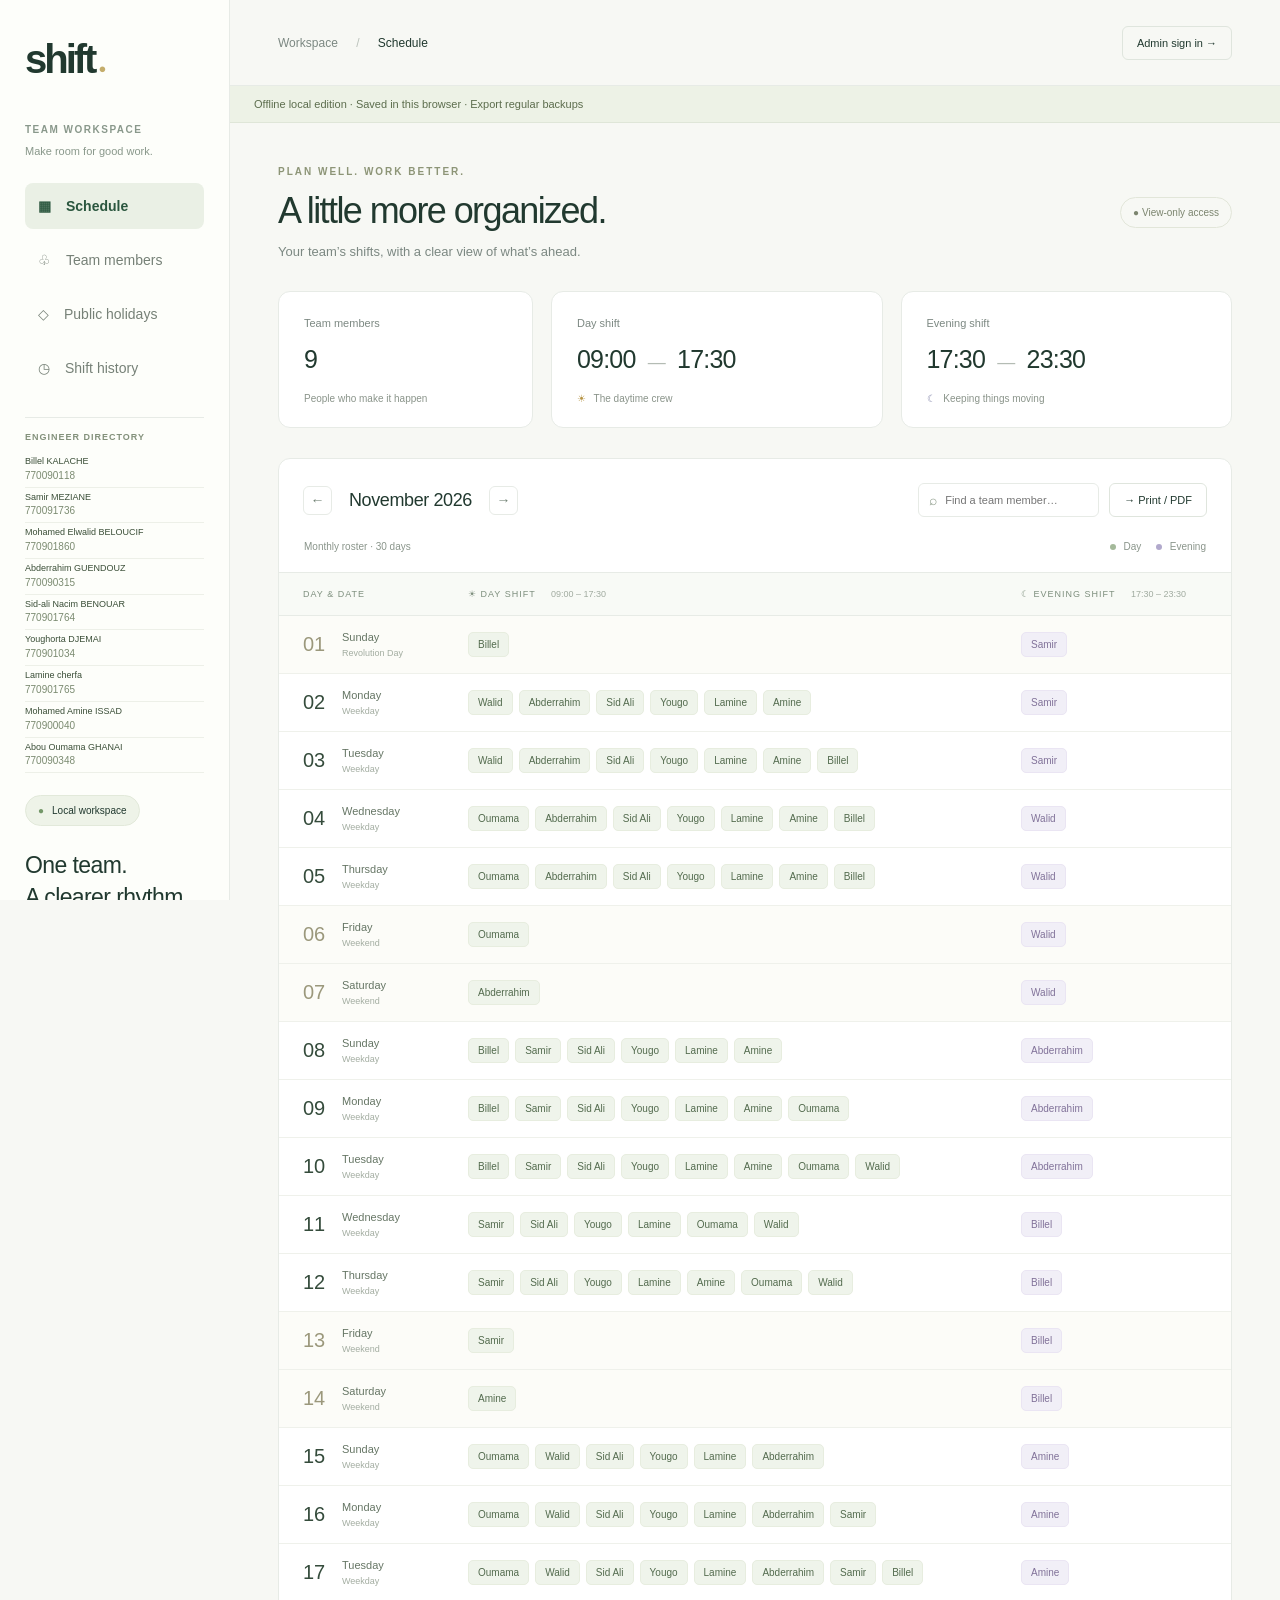
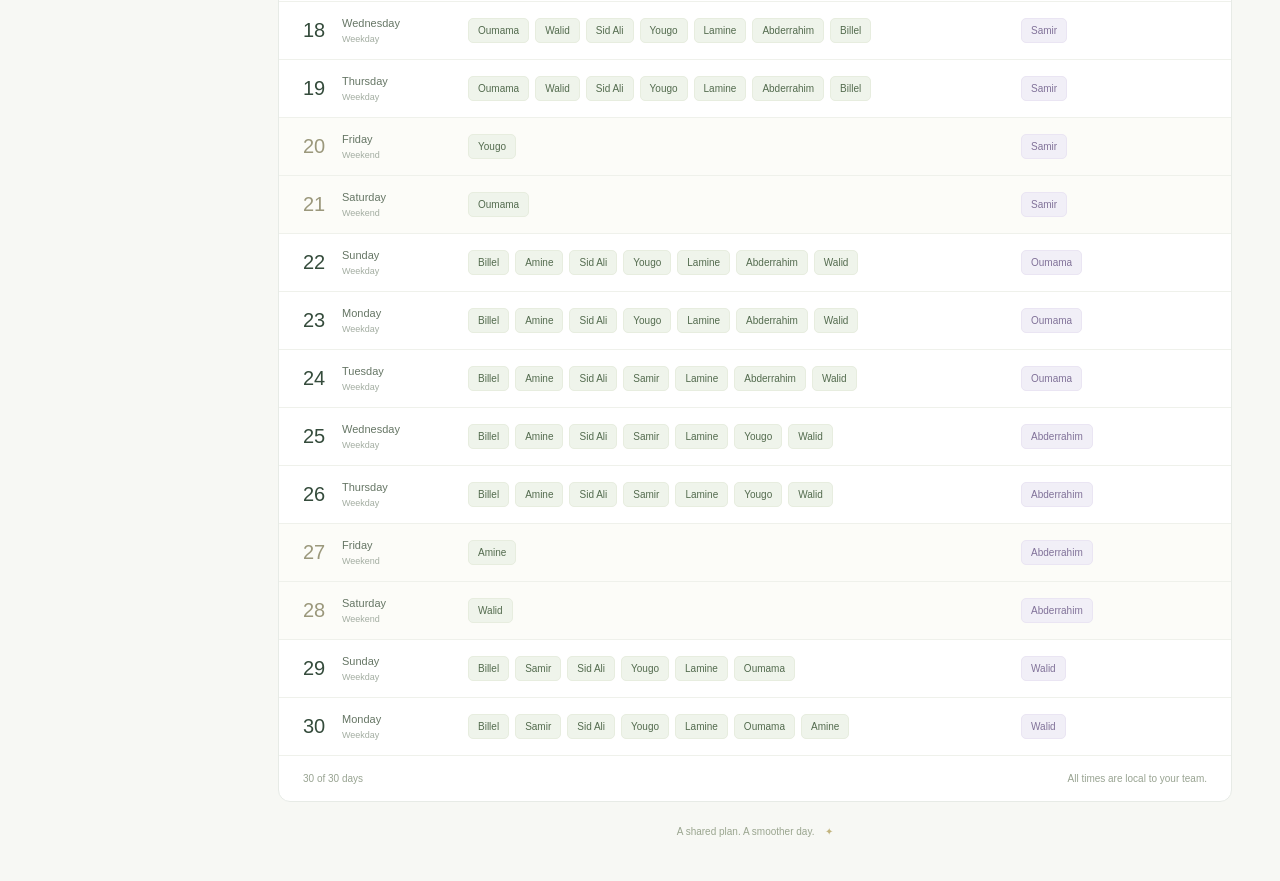
==== commit dde648b1: "Temporarily bypass local admin password with opt-in protection" ====
--- a/local/index.html
+++ b/local/index.html
@@ -25,11 +25,11 @@
 .local-tools{display:flex;gap:8px;flex-wrap:wrap;padding:12px 24px;background:#edf2e6;border-bottom:1px solid #dfe6d8;align-items:center}.local-tools small{margin-right:auto;color:#5c6d4d;font-size:11px}@media print{.local-tools{display:none}}
 </style></head>
 <body><aside class="sidebar"><a class="brand" href="#">s<span>hift</span><i>●</i></a><div class="workspace">TEAM WORKSPACE<small>Make room for good work.</small></div><nav><button id="scheduleTab" class="active">▦ <span>Schedule</span></button><button id="teamTab">♧ <span>Team members</span></button><button id="holidaysTab">◇ <span>Public holidays</span></button><button id="historyTab">◷ <span>Shift history</span></button></nav><section class="contact-directory"><h3>ENGINEER DIRECTORY</h3><div id="contactDirectory"></div></section><div class="side-bottom"><div class="live-dot">Local workspace</div><p>One team.<br>A clearer rhythm.</p><small>Your schedule, all in one place.</small></div></aside>
-<div class="shell"><header><span>Workspace <b>/</b> <strong id="breadcrumb">Schedule</strong></span><button id="authButton" class="button subtle">Admin sign in →</button></header><div class="local-tools"><small id="localMode">Offline local edition · Saved in this browser</small><button id="exportBackup" class="button admin-only" hidden>Export backup</button><button id="importBackup" class="button admin-only" hidden>Restore backup</button><button id="exportViewer" class="button admin-only" hidden>Share read-only copy</button><input id="backupFile" type="file" accept=".json,application/json" hidden></div><main><section class="heading"><div><div class="eyebrow">PLAN WELL. WORK BETTER.</div><h1 id="pageTitle">A little more organized.</h1><p id="pageSubtitle">Your team’s shifts, with a clear view of what’s ahead.</p></div><span class="access" id="access">● View-only access</span></section>
+<div class="shell"><header><span>Workspace <b>/</b> <strong id="breadcrumb">Schedule</strong></span><button id="authButton" class="button subtle">Admin sign in →</button></header><div class="local-tools"><small id="localMode">Offline local edition · Saved in this browser</small><button id="enablePassword" class="button admin-only" hidden>Enable password protection</button><button id="exportBackup" class="button admin-only" hidden>Export backup</button><button id="importBackup" class="button admin-only" hidden>Restore backup</button><button id="exportViewer" class="button admin-only" hidden>Share read-only copy</button><input id="backupFile" type="file" accept=".json,application/json" hidden></div><main><section class="heading"><div><div class="eyebrow">PLAN WELL. WORK BETTER.</div><h1 id="pageTitle">A little more organized.</h1><p id="pageSubtitle">Your team’s shifts, with a clear view of what’s ahead.</p></div><span class="access" id="access">● View-only access</span></section>
 <div id="scheduleView"><div class="stats"><article><span>Team members</span><strong id="teamCount">9</strong><small>People who make it happen</small></article><article><span>Day shift</span><strong>09:00 <em>—</em> 17:30</strong><small><i class="sun">☀</i> The daytime crew</small></article><article><span>Evening shift</span><strong>17:30 <em>—</em> 23:30</strong><small><i class="moon">☾</i> Keeping things moving</small></article></div>
 <section class="schedule-card"><div class="toolbar"><div class="month-nav"><button id="prev" aria-label="Previous month">←</button><h2 id="monthLabel"></h2><button id="next" aria-label="Next month">→</button></div><div class="actions"><label class="search">⌕ <input id="search" placeholder="Find a team member…" aria-label="Filter by employee"></label><button id="print" class="button">→ Print / PDF</button><button id="planNext" class="button primary admin-only" hidden>✦ Plan next month</button><button id="newMonth" class="button primary admin-only" hidden>+ Create month</button></div></div><div class="card-caption"><span id="monthCaption"></span><span><i class="legend-dot"></i> Day <i class="legend-dot night"></i> Evening</span></div><div id="draftBanner" hidden class="draft-banner"><div><strong>Draft schedule</strong><p>Based on your recorded history and current team eligibility. Review before publishing; viewers still see the last published schedule.</p></div><div class="actions"><button id="discardDraft" class="button">Discard draft</button><button id="publishDraft" class="button primary">Publish schedule</button></div></div><div id="empty" hidden class="empty"><h3>A fresh month awaits.</h3><p>No schedule has been published for this month.</p><p class="admin-only" hidden>Generate a schedule using your rotation rules, or create a blank month to assign shifts manually.</p><button id="generateMonth" class="button primary admin-only" hidden>Generate this month</button></div><div id="sheetPanel" hidden><div class="sheet-actions"><div><strong>Excel planning workspace</strong><p>Set the first day, then plan the month. Click any cell to change engineer, shift or state. Leave / training / illness apply to that date only.</p></div><div class="actions"><button id="toggleCompact" class="button">Comfortable view</button><button id="switchEngineers" class="button">⇄ Switch engineers</button><button id="planFromFirst" class="button primary">Plan month from first day</button></div></div><div id="stateLegend" class="state-legend"></div><div class="sheet-scroll"><table id="engineerSheet"><thead id="sheetHead"></thead><tbody id="sheetBody"></tbody></table></div></div><div id="simpleRoster" class="table-wrap"><table><thead><tr><th class="date-col">DAY & DATE</th><th>☀ DAY SHIFT <span>09:00 – 17:30</span></th><th>☾ EVENING SHIFT <span>17:30 – 23:30</span></th><th class="admin-only" hidden>EDIT</th></tr></thead><tbody id="roster"></tbody></table></div><footer class="table-footer"><span id="rowCount"></span><span>All times are local to your team.</span></footer></section><p class="footnote">A shared plan. A smoother day. <span>✦</span></p></div>
 <section id="teamView" hidden><div class="team-toolbar"><p>Availability that keeps your planning on track.</p><button id="addWorker" class="button primary admin-only" hidden>+ Add team member</button></div><div id="teamGrid" class="team-grid"></div></section><section id="holidaysView" hidden><div class="team-toolbar"><p id="holidayYear"></p><button id="addHoliday" class="button primary admin-only" hidden>+ Add holiday date</button></div><p class="help">From 1 January 2025, Algerian public holidays use the same daytime rotation as Fridays: one eligible employee. Religious holiday dates must be added after official confirmation; add each day of multi-day holidays separately. Existing schedules are unchanged when dates are added: regenerate or edit the affected month.</p><div id="holidayList" class="team-grid"></div></section><section id="historyView" hidden><div class="history-intro"><div><span class="eyebrow">THE TEAM’S SHARED MEMORY</span><h2>Three years. One clear picture.</h2><p>1,064 recorded dates · January 2024 – November 2026</p></div><span class="access">Read-only source archive</span></div><div class="history-controls"><label class="field">Month<select id="historyMonth"></select></label><label class="field">Source<select id="historySource"><option value="excel">Excel workbook</option><option value="text">Original text · November 2026</option></select></label><button id="printHistory" class="button">Print / PDF</button></div><p class="help">Original records retain historical eligibility and exceptions. Holidays join the Friday rotation from 1 January 2025. Ramadan rules are deferred. Published operational schedules take precedence over the archive when planning new months.</p><div id="historyWarning" class="history-warning" hidden></div><div id="sourceComparison" hidden><h2>November: two sources, six differences</h2><p class="help">Both versions are preserved separately. Evening assignments match. Daytime differences are shown below; no automatic merge.</p><div class="table-wrap"><table><thead><tr><th>Date</th><th>Only in original text</th><th>Only in Excel</th></tr></thead><tbody id="comparisonRows"></tbody></table></div></div><section class="schedule-card"><div class="toolbar"><h2 id="historyTitle"></h2><span class="access" id="historySourceLabel"></span></div><div class="table-wrap"><table><thead><tr><th>DAY & DATE</th><th>DAY SHIFT</th><th>EVENING SHIFT</th></tr></thead><tbody id="historyRows"></tbody></table></div><footer class="table-footer"><span id="historyCount"></span><span>Archive records are never overwritten by planning.</span></footer></section></section><div id="notice" role="status" aria-live="polite"></div></main></div>
-<dialog id="modal"><form id="modalForm"><div class="dialog-top"><h2 id="dialogTitle"></h2><button type="button" id="closeModal" aria-label="Close dialog">×</button></div><div id="dialogBody"></div><p id="formError" role="alert"></p><div class="dialog-actions"><button type="button" id="cancelModal" class="button">Cancel</button><button id="submitModal" class="button primary" type="submit">Save changes</button></div></form></dialog><script id="local-config">window.LOCAL_CONFIG={"readOnly":false,"seed":{"workers":[{"id":1,"name":"Billel","fullName":"Billel KALACHE","phone":"770090118","kind":"both","friday":true},{"id":2,"name":"Samir","fullName":"Samir MEZIANE","phone":"770091736","kind":"both","friday":true},{"id":3,"name":"Walid","fullName":"Mohamed Elwalid BELOUCIF","phone":"770901860","kind":"both","friday":true},{"id":4,"name":"Abderrahim","fullName":"Abderrahim GUENDOUZ","phone":"770090315","kind":"both","friday":true},{"id":5,"name":"Sid Ali","fullName":"Sid-ali Nacim BENOUAR","phone":"770901764","kind":"day","friday":false},{"id":6,"name":"Yougo","fullName":"Youghorta DJEMAI","phone":"770901034","kind":"day","friday":true},{"id":7,"name":"Lamine","fullName":"Lamine cherfa","phone":"770901765","kind":"day","friday":false},{"id":8,"name":"Amine","fullName":"Mohamed Amine ISSAD","phone":"770900040","kind":"both","friday":true},{"id":9,"name":"Oumama","fullName":"Abou Oumama GHANAI","phone":"770090348","kind":"both","friday":true}],"months":{"2026-11":[{"date":"2026-11-01","day":[1],"night":[2]},{"date":"2026-11-02","day":[3,4,5,6,7,8],"night":[2]},{"date":"2026-11-03","day":[3,4,5,6,7,8,1],"night":[2]},{"date":"2026-11-04","day":[9,4,5,6,7,8,1],"night":[3]},{"date":"2026-11-05","day":[9,4,5,6,7,8,1],"night":[3]},{"date":"2026-11-06","day":[9],"night":[3]},{"date":"2026-11-07","day":[4],"night":[3]},{"date":"2026-11-08","day":[1,2,5,6,7,8],"night":[4]},{"date":"2026-11-09","day":[1,2,5,6,7,8,9],"night":[4]},{"date":"2026-11-10","day":[1,2,5,6,7,8,9,3],"night":[4]},{"date":"2026-11-11","day":[2,5,6,7,9,3],"night":[1]},{"date":"2026-11-12","day":[2,5,6,7,8,9,3],"night":[1]},{"date":"2026-11-13","day":[2],"night":[1]},{"date":"2026-11-14","day":[8],"night":[1]},{"date":"2026-11-15","day":[9,3,5,6,7,4],"night":[8]},{"date":"2026-11-16","day":[9,3,5,6,7,4,2],"night":[8]},{"date":"2026-11-17","day":[9,3,5,6,7,4,2,1],"night":[8]},{"date":"2026-11-18","day":[9,3,5,6,7,4,1],"night":[2]},{"date":"2026-11-19","day":[9,3,5,6,7,4,1],"night":[2]},{"date":"2026-11-20","day":[6],"night":[2]},{"date":"2026-11-21","day":[9],"night":[2]},{"date":"2026-11-22","day":[1,8,5,6,7,4,3],"night":[9]},{"date":"2026-11-23","day":[1,8,5,6,7,4,3],"night":[9]},{"date":"2026-11-24","day":[1,8,5,2,7,4,3],"night":[9]},{"date":"2026-11-25","day":[1,8,5,2,7,6,3],"night":[4]},{"date":"2026-11-26","day":[1,8,5,2,7,6,3],"night":[4]},{"date":"2026-11-27","day":[8],"night":[4]},{"date":"2026-11-28","day":[3],"night":[4]},{"date":"2026-11-29","day":[1,2,5,6,7,9],"night":[3]},{"date":"2026-11-30","day":[1,2,5,6,7,9,8],"night":[3]}]},"holidays":{},"identities":{"Billel":1,"Samir":2,"Walid":3,"Abderrahim":4,"Sid Ali":5,"Yougo":6,"Lamine":7,"Amine":8,"Oumama":9}}};</script>
+<dialog id="modal"><form id="modalForm"><div class="dialog-top"><h2 id="dialogTitle"></h2><button type="button" id="closeModal" aria-label="Close dialog">×</button></div><div id="dialogBody"></div><p id="formError" role="alert"></p><div class="dialog-actions"><button type="button" id="cancelModal" class="button">Cancel</button><button id="submitModal" class="button primary" type="submit">Save changes</button></div></form></dialog><script id="local-config">window.LOCAL_CONFIG={"readOnly":false,"requirePassword":false,"seed":{"workers":[{"id":1,"name":"Billel","fullName":"Billel KALACHE","phone":"770090118","kind":"both","friday":true},{"id":2,"name":"Samir","fullName":"Samir MEZIANE","phone":"770091736","kind":"both","friday":true},{"id":3,"name":"Walid","fullName":"Mohamed Elwalid BELOUCIF","phone":"770901860","kind":"both","friday":true},{"id":4,"name":"Abderrahim","fullName":"Abderrahim GUENDOUZ","phone":"770090315","kind":"both","friday":true},{"id":5,"name":"Sid Ali","fullName":"Sid-ali Nacim BENOUAR","phone":"770901764","kind":"day","friday":false},{"id":6,"name":"Yougo","fullName":"Youghorta DJEMAI","phone":"770901034","kind":"day","friday":true},{"id":7,"name":"Lamine","fullName":"Lamine cherfa","phone":"770901765","kind":"day","friday":false},{"id":8,"name":"Amine","fullName":"Mohamed Amine ISSAD","phone":"770900040","kind":"both","friday":true},{"id":9,"name":"Oumama","fullName":"Abou Oumama GHANAI","phone":"770090348","kind":"both","friday":true}],"months":{"2026-11":[{"date":"2026-11-01","day":[1],"night":[2]},{"date":"2026-11-02","day":[3,4,5,6,7,8],"night":[2]},{"date":"2026-11-03","day":[3,4,5,6,7,8,1],"night":[2]},{"date":"2026-11-04","day":[9,4,5,6,7,8,1],"night":[3]},{"date":"2026-11-05","day":[9,4,5,6,7,8,1],"night":[3]},{"date":"2026-11-06","day":[9],"night":[3]},{"date":"2026-11-07","day":[4],"night":[3]},{"date":"2026-11-08","day":[1,2,5,6,7,8],"night":[4]},{"date":"2026-11-09","day":[1,2,5,6,7,8,9],"night":[4]},{"date":"2026-11-10","day":[1,2,5,6,7,8,9,3],"night":[4]},{"date":"2026-11-11","day":[2,5,6,7,9,3],"night":[1]},{"date":"2026-11-12","day":[2,5,6,7,8,9,3],"night":[1]},{"date":"2026-11-13","day":[2],"night":[1]},{"date":"2026-11-14","day":[8],"night":[1]},{"date":"2026-11-15","day":[9,3,5,6,7,4],"night":[8]},{"date":"2026-11-16","day":[9,3,5,6,7,4,2],"night":[8]},{"date":"2026-11-17","day":[9,3,5,6,7,4,2,1],"night":[8]},{"date":"2026-11-18","day":[9,3,5,6,7,4,1],"night":[2]},{"date":"2026-11-19","day":[9,3,5,6,7,4,1],"night":[2]},{"date":"2026-11-20","day":[6],"night":[2]},{"date":"2026-11-21","day":[9],"night":[2]},{"date":"2026-11-22","day":[1,8,5,6,7,4,3],"night":[9]},{"date":"2026-11-23","day":[1,8,5,6,7,4,3],"night":[9]},{"date":"2026-11-24","day":[1,8,5,2,7,4,3],"night":[9]},{"date":"2026-11-25","day":[1,8,5,2,7,6,3],"night":[4]},{"date":"2026-11-26","day":[1,8,5,2,7,6,3],"night":[4]},{"date":"2026-11-27","day":[8],"night":[4]},{"date":"2026-11-28","day":[3],"night":[4]},{"date":"2026-11-29","day":[1,2,5,6,7,9],"night":[3]},{"date":"2026-11-30","day":[1,2,5,6,7,9,8],"night":[3]}]},"holidays":{},"identities":{"Billel":1,"Samir":2,"Walid":3,"Abderrahim":4,"Sid Ali":5,"Yougo":6,"Lamine":7,"Amine":8,"Oumama":9}}};</script>
 <script>window.LOCAL_ARCHIVE={"metadata":{"file":"Shift NOC MW RTN.xlsx","sheet":"Shift MW RTN","start":"2024-01-01","end":"2026-11-30","days":1064,"missing":["2024-11-17"],"holidayRotationStart":"2025-01-01","ramadan":"Deferred; historical records preserved, no Ramadan generation rules."},"sources":{"excel":{"2024-01":[{"date":"2024-01-01","day":["Oumama"],"night":["Amine"],"sourceRow":5},{"date":"2024-01-02","day":["Walid","Abderrahim","Billel","Samir"],"night":["Amine"],"sourceRow":6},{"date":"2024-01-03","day":["Abderrahim","Billel","Oumama","Samir","Sid Ali"],"night":["Walid"],"sourceRow":7},{"date":"2024-01-04","day":["Abderrahim","Billel","Oumama","Samir","Sid Ali"],"night":["Walid"],"sourceRow":8},{"date":"2024-01-05","day":["Oumama"],"night":["Walid"],"sourceRow":9},{"date":"2024-01-06","day":["Billel"],"night":["Walid"],"sourceRow":10},{"date":"2024-01-07","day":["Amine","Abderrahim","Samir","Sid Ali"],"night":["Billel"],"sourceRow":11},{"date":"2024-01-08","day":["Amine","Abderrahim","Samir","Sid Ali","Oumama"],"night":["Billel"],"sourceRow":12},{"date":"2024-01-09","day":["Yougo","Abderrahim","Samir","Sid Ali","Oumama","Walid"],"night":["Billel"],"sourceRow":13},{"date":"2024-01-10","day":["Amine","Abderrahim","Samir","Sid Ali","Oumama","Walid"],"night":["Yougo"],"sourceRow":14},{"date":"2024-01-11","day":["Amine","Abderrahim","Samir","Sid Ali","Oumama","Walid"],"night":["Yougo"],"sourceRow":15},{"date":"2024-01-12","day":["Amine"],"night":["Yougo"],"sourceRow":16},{"date":"2024-01-13","day":["Abderrahim"],"night":["Yougo"],"sourceRow":17},{"date":"2024-01-14","day":["Sid Ali","Billel","Oumama","Samir","Walid"],"night":["Abderrahim"],"sourceRow":18},{"date":"2024-01-15","day":["Sid Ali","Billel","Oumama","Samir","Walid","Amine"],"night":["Abderrahim"],"sourceRow":19},{"date":"2024-01-16","day":["Sid Ali","Billel","Oumama","Samir","Walid","Amine","Yougo"],"night":["Abderrahim"],"sourceRow":20},{"date":"2024-01-17","day":["Sid Ali","Billel","Samir","Walid","Amine","Yougo"],"night":["Oumama"],"sourceRow":21},{"date":"2024-01-18","day":["Sid Ali","Billel","Samir","Walid","Amine","Yougo"],"night":["Oumama"],"sourceRow":22},{"date":"2024-01-19","day":["Billel"],"night":["Oumama"],"sourceRow":23},{"date":"2024-01-20","day":["Sid Ali"],"night":["Oumama"],"sourceRow":24},{"date":"2024-01-21","day":["Yougo","Walid","Abderrahim","Amine","Samir"],"night":["Sid Ali"],"sourceRow":25},{"date":"2024-01-22","day":["Yougo","Walid","Abderrahim","Amine","Samir","Billel"],"night":["Sid Ali"],"sourceRow":26},{"date":"2024-01-23","day":["Yougo","Walid","Abderrahim","Amine","Samir","Billel","Oumama"],"night":["Sid Ali"],"sourceRow":27},{"date":"2024-01-24","day":["Yougo","Walid","Abderrahim","Samir","Billel","Oumama"],"night":["Amine"],"sourceRow":28},{"date":"2024-01-25","day":["Yougo","Walid","Abderrahim","Samir","Billel","Oumama"],"night":["Amine"],"sourceRow":29},{"date":"2024-01-26","day":["Abderrahim"],"night":["Amine"],"sourceRow":30},{"date":"2024-01-27","day":["Yougo"],"night":["Amine"],"sourceRow":31},{"date":"2024-01-28","day":["Oumama","Billel","Sid Ali","Walid","Samir"],"night":["Yougo"],"sourceRow":32},{"date":"2024-01-29","day":["Oumama","Billel","Sid Ali","Walid","Samir","Abderrahim"],"night":["Yougo"],"sourceRow":33},{"date":"2024-01-30","day":["Oumama","Billel","Sid Ali","Walid","Samir","Abderrahim","Amine"],"night":["Yougo"],"sourceRow":34},{"date":"2024-01-31","day":["Oumama","Sid Ali","Walid","Samir","Abderrahim","Amine"],"night":["Billel"],"sourceRow":35}],"2024-02":[{"date":"2024-02-01","day":["Oumama","Sid Ali","Walid","Samir","Abderrahim","Amine"],"night":["Billel"],"sourceRow":38},{"date":"2024-02-02","day":["Sid Ali"],"night":["Billel"],"sourceRow":39},{"date":"2024-02-03","day":["Samir"],"night":["Billel"],"sourceRow":40},{"date":"2024-02-04","day":["Oumama","Abderrahim","Yougo","Amine","Walid"],"night":["Samir"],"sourceRow":41},{"date":"2024-02-05","day":["Oumama","Abderrahim","Yougo","Amine","Walid","Sid Ali"],"night":["Samir"],"sourceRow":42},{"date":"2024-02-06","day":["Oumama","Abderrahim","Yougo","Amine","Walid","Sid Ali","Billel"],"night":["Samir"],"sourceRow":43},{"date":"2024-02-07","day":["Oumama","Yougo","Amine","Walid","Sid Ali","Billel"],"night":["Abderrahim"],"sourceRow":44},{"date":"2024-02-08","day":["Oumama","Yougo","Amine","Walid","Sid Ali","Billel"],"night":["Abderrahim"],"sourceRow":45},{"date":"2024-02-09","day":["Yougo"],"night":["Abderrahim"],"sourceRow":46},{"date":"2024-02-10","day":["Walid"],"night":["Abderrahim"],"sourceRow":47},{"date":"2024-02-11","day":["Billel","Amine","Oumama","Sid Ali","Samir"],"night":["Walid"],"sourceRow":48},{"date":"2024-02-12","day":["Billel","Amine","Oumama","Sid Ali","Samir","Yougo"],"night":["Walid"],"sourceRow":49},{"date":"2024-02-13","day":["Billel","Amine","Oumama","Sid Ali","Samir","Yougo","Abderrahim"],"night":["Walid"],"sourceRow":50},{"date":"2024-02-14","day":["Billel","Amine","Oumama","Samir","Yougo","Abderrahim"],"night":["Sid Ali"],"sourceRow":51},{"date":"2024-02-15","day":["Billel","Amine","Oumama","Samir","Yougo","Abderrahim"],"night":["Sid Ali"],"sourceRow":52},{"date":"2024-02-16","day":["Samir"],"night":["Sid Ali"],"sourceRow":53},{"date":"2024-02-17","day":["Oumama"],"night":["Sid Ali"],"sourceRow":54},{"date":"2024-02-18","day":["Walid","Billel","Abderrahim","Yougo","Amine"],"night":["Oumama"],"sourceRow":55},{"date":"2024-02-19","day":["Walid","Billel","Abderrahim","Yougo","Amine","Samir"],"night":["Oumama"],"sourceRow":56},{"date":"2024-02-20","day":["Walid","Billel","Abderrahim","Yougo","Amine","Samir","Sid Ali"],"night":["Oumama"],"sourceRow":57},{"date":"2024-02-21","day":["Walid","Billel","Abderrahim","Amine","Samir","Sid Ali"],"night":["Yougo"],"sourceRow":58},{"date":"2024-02-22","day":["Walid","Billel","Abderrahim","Amine","Samir","Sid Ali"],"night":["Yougo"],"sourceRow":59},{"date":"2024-02-23","day":["Walid"],"night":["Yougo"],"sourceRow":60},{"date":"2024-02-24","day":["Amine"],"night":["Yougo"],"sourceRow":61},{"date":"2024-02-25","day":["Oumama","Billel","Abderrahim","Sid Ali","Samir"],"night":["Amine"],"sourceRow":62},{"date":"2024-02-26","day":["Oumama","Billel","Abderrahim","Sid Ali","Samir","Walid"],"night":["Amine"],"sourceRow":63},{"date":"2024-02-27","day":["Oumama","Billel","Abderrahim","Sid Ali","Samir","Walid","Yougo"],"night":["Amine"],"sourceRow":64},{"date":"2024-02-28","day":["Oumama","Billel","Abderrahim","Sid Ali","Walid","Yougo"],"night":["Samir"],"sourceRow":65},{"date":"2024-02-29","day":["Oumama","Billel","Abderrahim","Sid Ali","Walid","Yougo"],"night":["Samir"],"sourceRow":66}],"2024-03":[{"date":"2024-03-01","day":["Oumama"],"night":["Samir"],"sourceRow":69},{"date":"2024-03-02","day":["Billel"],"night":["Samir"],"sourceRow":70},{"date":"2024-03-03","day":["Walid","Yougo","Sid Ali","Abderrahim"],"night":["Billel"],"sourceRow":71},{"date":"2024-03-04","day":["Walid","Yougo","Sid Ali","Abderrahim","Oumama"],"night":["Billel"],"sourceRow":72},{"date":"2024-03-05","day":["Walid","Yougo","Sid Ali","Abderrahim","Oumama","Samir"],"night":["Billel"],"sourceRow":73},{"date":"2024-03-06","day":["Amine","Yougo","Sid Ali","Abderrahim","Oumama","Samir"],"night":["Walid"],"sourceRow":74},{"date":"2024-03-07","day":["Amine","Yougo","Sid Ali","Abderrahim","Oumama","Samir"],"night":["Walid"],"sourceRow":75},{"date":"2024-03-08","day":["Amine"],"night":["Walid"],"sourceRow":76},{"date":"2024-03-09","day":["Sid Ali"],"night":["Walid"],"sourceRow":77},{"date":"2024-03-10","day":["Billel","Oumama","Samir","Yougo","Abderrahim"],"night":["Sid Ali"],"sourceRow":78},{"date":"2024-03-11","day":["Oumama"],"night":["Sid Ali"],"sourceRow":80},{"date":"2024-03-12","day":["Oumama"],"night":["Sid Ali"],"sourceRow":81},{"date":"2024-03-13","day":["Abderrahim"],"night":["Oumama"],"sourceRow":82},{"date":"2024-03-14","day":["Abderrahim"],"night":["Oumama"],"sourceRow":83},{"date":"2024-03-15","day":["Abderrahim"],"night":["Oumama"],"sourceRow":84},{"date":"2024-03-16","day":["Abderrahim"],"night":["Oumama"],"sourceRow":85},{"date":"2024-03-17","day":["Amine"],"night":["Samir"],"sourceRow":86},{"date":"2024-03-18","day":["Amine"],"night":["Samir"],"sourceRow":87},{"date":"2024-03-19","day":["Amine"],"night":["Samir"],"sourceRow":88},{"date":"2024-03-20","day":["Yougo"],"night":["Amine"],"sourceRow":89},{"date":"2024-03-21","day":["Yougo"],"night":["Amine"],"sourceRow":90},{"date":"2024-03-22","day":["Yougo"],"night":["Amine"],"sourceRow":91},{"date":"2024-03-23","day":["Yougo"],"night":["Amine"],"sourceRow":92},{"date":"2024-03-24","day":["Billel"],"night":["Walid"],"sourceRow":93},{"date":"2024-03-25","day":["Billel"],"night":["Walid"],"sourceRow":94},{"date":"2024-03-26","day":["Billel"],"night":["Walid"],"sourceRow":95},{"date":"2024-03-27","day":["Abderrahim"],"night":["Billel"],"sourceRow":96},{"date":"2024-03-28","day":["Abderrahim"],"night":["Billel"],"sourceRow":97},{"date":"2024-03-29","day":["Abderrahim"],"night":["Billel"],"sourceRow":98},{"date":"2024-03-30","day":["Abderrahim"],"night":["Billel"],"sourceRow":99},{"date":"2024-03-31","day":["Sid Ali"],"night":["Oumama"],"sourceRow":100}],"2024-04":[{"date":"2024-04-01","day":["Sid Ali"],"night":["Oumama"],"sourceRow":102},{"date":"2024-04-02","day":["Sid Ali"],"night":["Oumama"],"sourceRow":103},{"date":"2024-04-03","day":["Walid"],"night":["Sid Ali"],"sourceRow":104},{"date":"2024-04-04","day":["Walid"],"night":["Sid Ali"],"sourceRow":105},{"date":"2024-04-05","day":["Yougo"],"night":["Sid Ali"],"sourceRow":106},{"date":"2024-04-06","day":["Yougo"],"night":["Sid Ali"],"sourceRow":107},{"date":"2024-04-07","day":["Samir"],"night":["Amine"],"sourceRow":108},{"date":"2024-04-08","day":["Samir"],"night":["Amine"],"sourceRow":109},{"date":"2024-04-09","day":["Samir"],"night":["Amine"],"sourceRow":110},{"date":"2024-04-10","day":["Billel"],"night":["Samir"],"sourceRow":112},{"date":"2024-04-11","day":["Yougo"],"night":["Samir"],"sourceRow":113},{"date":"2024-04-12","day":["Oumama"],"night":["Samir"],"sourceRow":114},{"date":"2024-04-13","day":["Abderrahim"],"night":["Samir"],"sourceRow":115},{"date":"2024-04-14","day":["Walid","Sid Ali","Billel","Yougo"],"night":["Abderrahim"],"sourceRow":116},{"date":"2024-04-15","day":["Walid","Sid Ali","Oumama","Yougo"],"night":["Abderrahim"],"sourceRow":117},{"date":"2024-04-16","day":["Walid","Sid Ali","Oumama","Amine","Billel"],"night":["Abderrahim"],"sourceRow":118},{"date":"2024-04-17","day":["Sid Ali","Oumama","Amine","Billel","Yougo"],"night":["Walid"],"sourceRow":119},{"date":"2024-04-18","day":["Sid Ali","Oumama","Amine","Billel","Yougo","Samir"],"night":["Walid"],"sourceRow":120},{"date":"2024-04-19","day":["Amine"],"night":["Walid"],"sourceRow":121},{"date":"2024-04-20","day":["Billel"],"night":["Walid"],"sourceRow":122},{"date":"2024-04-21","day":["Abderrahim","Oumama","Samir","Sid Ali","Yougo"],"night":["Billel"],"sourceRow":123},{"date":"2024-04-22","day":["Abderrahim","Oumama","Samir","Sid Ali","Yougo","Amine"],"night":["Billel"],"sourceRow":124},{"date":"2024-04-23","day":["Abderrahim","Oumama","Samir","Sid Ali","Yougo","Amine","Walid"],"night":["Billel"],"sourceRow":125},{"date":"2024-04-24","day":["Abderrahim","Samir","Sid Ali","Yougo","Amine","Walid"],"night":["Oumama"],"sourceRow":126},{"date":"2024-04-25","day":["Abderrahim","Samir","Sid Ali","Yougo","Amine","Walid"],"night":["Oumama"],"sourceRow":127},{"date":"2024-04-26","day":["Abderrahim"],"night":["Oumama"],"sourceRow":128},{"date":"2024-04-27","day":["Sid Ali"],"night":["Oumama"],"sourceRow":129},{"date":"2024-04-28","day":["Billel","Amine","Walid","Samir","Yougo"],"night":["Sid Ali"],"sourceRow":130},{"date":"2024-04-29","day":["Billel","Amine","Walid","Samir","Yougo","Abderrahim"],"night":["Sid Ali"],"sourceRow":131},{"date":"2024-04-30","day":["Billel","Amine","Walid","Samir","Yougo","Abderrahim","Oumama"],"night":["Sid Ali"],"sourceRow":132}],"2024-05":[{"date":"2024-05-01","day":["Yougo"],"night":["Amine"],"sourceRow":134},{"date":"2024-05-02","day":["Billel","Abderrahim","Oumama","Walid","Samir"],"night":["Amine"],"sourceRow":135},{"date":"2024-05-03","day":["Walid"],"night":["Amine"],"sourceRow":136},{"date":"2024-05-04","day":["Samir"],"night":["Amine"],"sourceRow":137},{"date":"2024-05-05","day":["Sid Ali","Billel","Oumama","Yougo"],"night":["Samir"],"sourceRow":138},{"date":"2024-05-06","day":["Sid Ali","Billel","Abderrahim","Oumama","Yougo","Walid"],"night":["Samir"],"sourceRow":139},{"date":"2024-05-07","day":["Billel","Abderrahim","Oumama","Yougo","Walid"],"night":["Samir"],"sourceRow":140},{"date":"2024-05-08","day":["Sid Ali","Billel","Oumama","Yougo","Walid","Amine"],"night":["Abderrahim"],"sourceRow":141},{"date":"2024-05-09","day":["Sid Ali","Billel","Oumama","Yougo","Walid","Amine"],"night":["Abderrahim"],"sourceRow":142},{"date":"2024-05-10","day":["Oumama"],"night":["Abderrahim"],"sourceRow":143},{"date":"2024-05-11","day":["Walid"],"night":["Abderrahim"],"sourceRow":144},{"date":"2024-05-12","day":["Samir","Sid Ali","Billel","Amine","Yougo"],"night":["Walid"],"sourceRow":145},{"date":"2024-05-13","day":["Samir","Sid Ali","Billel","Amine","Yougo","Oumama"],"night":["Walid"],"sourceRow":146},{"date":"2024-05-14","day":["Samir","Sid Ali","Billel","Amine","Yougo","Oumama","Abderrahim"],"night":["Walid"],"sourceRow":147},{"date":"2024-05-15","day":["Samir","Sid Ali","Amine","Yougo","Oumama","Abderrahim"],"night":["Billel"],"sourceRow":148},{"date":"2024-05-16","day":["Samir","Sid Ali","Amine","Yougo","Oumama","Abderrahim"],"night":["Billel"],"sourceRow":149},{"date":"2024-05-17","day":["Abderrahim"],"night":["Billel"],"sourceRow":150},{"date":"2024-05-18","day":["Oumama"],"night":["Billel"],"sourceRow":151},{"date":"2024-05-19","day":["Walid","Samir","Sid Ali","Yougo","Amine"],"night":["Oumama"],"sourceRow":152},{"date":"2024-05-20","day":["Walid","Samir","Sid Ali","Yougo","Amine","Abderrahim"],"night":["Oumama"],"sourceRow":153},{"date":"2024-05-21","day":["Walid","Samir","Sid Ali","Yougo","Amine","Abderrahim","Billel"],"night":["Oumama"],"sourceRow":154},{"date":"2024-05-22","day":["Walid","Samir","Yougo","Amine","Abderrahim","Billel"],"night":["Sid Ali"],"sourceRow":155},{"date":"2024-05-23","day":["Walid","Samir","Yougo","Amine","Abderrahim","Billel"],"night":["Sid Ali"],"sourceRow":156},{"date":"2024-05-24","day":["Billel"],"night":["Sid Ali"],"sourceRow":157},{"date":"2024-05-25","day":["Amine"],"night":["Sid Ali"],"sourceRow":158},{"date":"2024-05-26","day":["Oumama","Walid","Samir","Abderrahim","Yougo"],"night":["Amine"],"sourceRow":159},{"date":"2024-05-27","day":["Oumama","Walid","Samir","Abderrahim","Yougo","Billel"],"night":["Amine"],"sourceRow":160},{"date":"2024-05-28","day":["Oumama","Walid","Samir","Abderrahim","Yougo","Billel","Sid Ali"],"night":["Amine"],"sourceRow":161},{"date":"2024-05-29","day":["Oumama","Walid","Abderrahim","Yougo","Billel","Sid Ali"],"night":["Samir"],"sourceRow":162},{"date":"2024-05-30","day":["Oumama","Walid","Abderrahim","Yougo","Billel","Sid Ali"],"night":["Samir"],"sourceRow":163},{"date":"2024-05-31","day":["Sid Ali"],"night":["Samir"],"sourceRow":164}],"2024-06":[{"date":"2024-06-01","day":["Abderrahim"],"night":["Samir"],"sourceRow":166},{"date":"2024-06-02","day":["Amine","Oumama","Walid","Billel"],"night":["Abderrahim"],"sourceRow":167},{"date":"2024-06-03","day":["Amine","Oumama","Walid","Billel","Sid Ali"],"night":["Abderrahim"],"sourceRow":168},{"date":"2024-06-04","day":["Amine","Oumama","Walid","Billel","Sid Ali","Samir"],"night":["Abderrahim"],"sourceRow":169},{"date":"2024-06-05","day":["Amine","Oumama","Billel","Sid Ali","Samir"],"night":["Walid"],"sourceRow":170},{"date":"2024-06-06","day":["Amine","Oumama","Billel","Yougo","Sid Ali","Samir"],"night":["Walid"],"sourceRow":171},{"date":"2024-06-07","day":["Samir"],"night":["Walid"],"sourceRow":172},{"date":"2024-06-08","day":["Billel"],"night":["Walid"],"sourceRow":173},{"date":"2024-06-09","day":["Abderrahim","Amine","Oumama","Sid Ali","Yougo"],"night":["Billel"],"sourceRow":174},{"date":"2024-06-10","day":["Abderrahim","Amine","Oumama","Sid Ali","Yougo","Samir"],"night":["Billel"],"sourceRow":175},{"date":"2024-06-11","day":["Abderrahim","Amine","Oumama","Sid Ali","Yougo","Samir","Walid"],"night":["Billel"],"sourceRow":176},{"date":"2024-06-12","day":["Abderrahim","Amine","Sid Ali","Yougo","Samir","Walid"],"night":["Oumama"],"sourceRow":177},{"date":"2024-06-13","day":["Abderrahim","Amine","Sid Ali","Yougo","Samir","Walid"],"night":["Oumama"],"sourceRow":178},{"date":"2024-06-14","day":["Amine"],"night":["Oumama"],"sourceRow":179},{"date":"2024-06-15","day":["Sid Ali"],"night":["Oumama"],"sourceRow":180},{"date":"2024-06-16","day":["Samir"],"night":["Sid Ali"],"sourceRow":181},{"date":"2024-06-17","day":["Billel"],"night":["Sid Ali"],"sourceRow":182},{"date":"2024-06-18","day":["Oumama"],"night":["Sid Ali"],"sourceRow":183},{"date":"2024-06-19","day":["Abderrahim","Walid","Yougo","Samir"],"night":["Amine"],"sourceRow":184},{"date":"2024-06-20","day":["Abderrahim","Walid","Yougo","Billel"],"night":["Amine"],"sourceRow":185},{"date":"2024-06-21","day":["Walid"],"night":["Amine"],"sourceRow":186},{"date":"2024-06-22","day":["Walid"],"night":["Amine"],"sourceRow":187},{"date":"2024-06-23","day":["Yougo","Abderrahim"],"night":["Walid"],"sourceRow":188},{"date":"2024-06-24","day":["Yougo","Abderrahim"],"night":["Walid"],"sourceRow":189},{"date":"2024-06-25","day":["Yougo","Abderrahim"],"night":["Walid"],"sourceRow":190},{"date":"2024-06-26","day":["Yougo","Amine"],"night":["Abderrahim"],"sourceRow":191},{"date":"2024-06-27","day":["Yougo","Amine"],"night":["Abderrahim"],"sourceRow":192},{"date":"2024-06-28","day":["Yougo"],"night":["Abderrahim"],"sourceRow":193},{"date":"2024-06-29","day":["Amine"],"night":["Abderrahim"],"sourceRow":194},{"date":"2024-06-30","day":["Walid","Yougo"],"night":["Amine"],"sourceRow":195}],"2024-07":[{"date":"2024-07-01","day":["Walid","Yougo"],"night":["Amine"],"sourceRow":197},{"date":"2024-07-02","day":["Abderrahim","Walid"],"night":["Amine"],"sourceRow":198},{"date":"2024-07-03","day":["Abderrahim","Yougo"],"night":["Walid"],"sourceRow":199},{"date":"2024-07-04","day":["Abderrahim","Yougo"],"night":["Walid"],"sourceRow":200},{"date":"2024-07-05","day":["Abderrahim"],"night":["Walid"],"sourceRow":201},{"date":"2024-07-06","day":["Abderrahim"],"night":["Walid"],"sourceRow":202},{"date":"2024-07-07","day":["Amine"],"night":["Abderrahim"],"sourceRow":203},{"date":"2024-07-08","day":["Amine","Yougo"],"night":["Abderrahim"],"sourceRow":204},{"date":"2024-07-09","day":["Amine","Yougo"],"night":["Abderrahim"],"sourceRow":205},{"date":"2024-07-10","day":["Walid","Yougo"],"night":["Amine"],"sourceRow":206},{"date":"2024-07-11","day":["Billel","Walid","Samir","Yougo"],"night":["Amine"],"sourceRow":207},{"date":"2024-07-12","day":["Yougo"],"night":["Amine"],"sourceRow":208},{"date":"2024-07-13","day":["Samir"],"night":["Amine"],"sourceRow":209},{"date":"2024-07-14","day":["Billel","Walid","Oumama"],"night":["Samir"],"sourceRow":210},{"date":"2024-07-15","day":["Billel","Sid Ali","Oumama","Yougo"],"night":["Samir"],"sourceRow":211},{"date":"2024-07-16","day":["Oumama"],"night":["Samir"],"sourceRow":212},{"date":"2024-07-17","day":["Walid","Billel","Abderrahim","Yougo"],"night":["Sid Ali"],"sourceRow":213},{"date":"2024-07-18","day":["Amine","Walid","Billel","Oumama","Yougo","Abderrahim"],"night":["Sid Ali"],"sourceRow":214},{"date":"2024-07-19","day":["Billel"],"night":["Sid Ali"],"sourceRow":215},{"date":"2024-07-20","day":["Oumama"],"night":["Sid Ali"],"sourceRow":216},{"date":"2024-07-21","day":["Walid","Samir","Abderrahim","Yougo","Amine"],"night":["Billel"],"sourceRow":217},{"date":"2024-07-22","day":["Walid","Samir","Abderrahim","Yougo","Amine","Billel"],"night":["Billel"],"sourceRow":218},{"date":"2024-07-23","day":["Walid","Samir","Abderrahim","Yougo","Amine","Billel","Sid Ali"],"night":["Billel"],"sourceRow":219},{"date":"2024-07-24","day":["Walid","Samir","Abderrahim","Yougo","Amine","Sid Ali"],"night":["Oumama"],"sourceRow":220},{"date":"2024-07-25","day":["Walid","Samir","Abderrahim","Yougo","Amine","Sid Ali"],"night":["Oumama"],"sourceRow":221},{"date":"2024-07-26","day":["Sid Ali"],"night":["Oumama"],"sourceRow":222},{"date":"2024-07-27","day":["Walid"],"night":["Billel"],"sourceRow":223},{"date":"2024-07-28","day":["Oumama","Samir","Abderrahim","Amine","Yougo"],"night":["Walid"],"sourceRow":224},{"date":"2024-07-29","day":["Samir","Abderrahim","Amine","Yougo","Sid Ali"],"night":["Walid"],"sourceRow":225},{"date":"2024-07-30","day":["Oumama","Samir","Abderrahim","Billel","Yougo","Sid Ali","Amine"],"night":["Walid"],"sourceRow":226},{"date":"2024-07-31","day":["Oumama","Samir","Billel","Yougo","Sid Ali","Amine"],"night":["Abderrahim"],"sourceRow":227}],"2024-08":[{"date":"2024-08-01","day":["Oumama","Samir","Billel","Yougo","Sid Ali","Amine"],"night":["Abderrahim"],"sourceRow":229},{"date":"2024-08-02","day":["Samir"],"night":["Abderrahim"],"sourceRow":230},{"date":"2024-08-03","day":["Amine"],"night":["Abderrahim"],"sourceRow":231},{"date":"2024-08-04","day":["Oumama","Yougo","Walid","Billel","Sid Ali"],"night":["Amine"],"sourceRow":232},{"date":"2024-08-05","day":["Samir","Billel","Sid Ali","Yougo"],"night":["Amine"],"sourceRow":233},{"date":"2024-08-06","day":["Samir","Walid","Billel","Sid Ali","Yougo"],"night":["Amine"],"sourceRow":234},{"date":"2024-08-07","day":["Walid","Billel","Sid Ali","Yougo"],"night":["Samir"],"sourceRow":235},{"date":"2024-08-08","day":["Walid","Sid Ali","Yougo"],"night":["Samir"],"sourceRow":236},{"date":"2024-08-09","day":["Yougo"],"night":["Samir"],"sourceRow":237},{"date":"2024-08-10","day":["Sid Ali"],"night":["Samir"],"sourceRow":238},{"date":"2024-08-11","day":["Walid","Amine","Yougo"],"night":["Sid Ali"],"sourceRow":239},{"date":"2024-08-12","day":["Walid","Amine","Yougo"],"night":["Sid Ali"],"sourceRow":240},{"date":"2024-08-13","day":["Walid","Amine","Samir"],"night":["Sid Ali"],"sourceRow":241},{"date":"2024-08-14","day":["Yougo","Amine","Samir"],"night":["Oumama"],"sourceRow":242},{"date":"2024-08-15","day":["Walid","Yougo","Amine","Samir"],"night":["Oumama"],"sourceRow":243},{"date":"2024-08-16","day":["Amine"],"night":["Oumama"],"sourceRow":244},{"date":"2024-08-17","day":["Samir"],"night":["Oumama"],"sourceRow":245},{"date":"2024-08-18","day":["Amine","Sid Ali","Walid"],"night":["Samir"],"sourceRow":246},{"date":"2024-08-19","day":["Amine","Sid Ali","Walid"],"night":["Samir"],"sourceRow":247},{"date":"2024-08-20","day":["Walid","Sid Ali","Oumama"],"night":["Samir"],"sourceRow":248},{"date":"2024-08-21","day":["Amine","Sid Ali","Oumama"],"night":["Walid"],"sourceRow":249},{"date":"2024-08-22","day":["Amine","Sid Ali","Oumama","Billel","Abderrahim","Yougo"],"night":["Walid"],"sourceRow":250},{"date":"2024-08-23","day":["Abderrahim"],"night":["Walid"],"sourceRow":251},{"date":"2024-08-24","day":["Billel"],"night":["Walid"],"sourceRow":252},{"date":"2024-08-25","day":["Yougo","Sid Ali","Oumama"],"night":["Billel"],"sourceRow":253},{"date":"2024-08-26","day":["Yougo","Sid Ali","Oumama","Abderrahim"],"night":["Billel"],"sourceRow":254},{"date":"2024-08-27","day":["Yougo","Sid Ali","Oumama","Abderrahim","Walid"],"night":["Billel"],"sourceRow":255},{"date":"2024-08-28","day":["Yougo","Oumama","Walid"],"night":["Abderrahim"],"sourceRow":256},{"date":"2024-08-29","day":["Samir","Sid Ali","Oumama","Walid","Yougo"],"night":["Abderrahim"],"sourceRow":257},{"date":"2024-08-30","day":["Walid"],"night":["Abderrahim"],"sourceRow":258},{"date":"2024-08-31","day":["Oumama"],"night":["Abderrahim"],"sourceRow":259}],"2024-09":[{"date":"2024-09-01","day":["Billel","Samir","Sid Ali","Yougo"],"night":["Oumama"],"sourceRow":261},{"date":"2024-09-02","day":["Billel","Samir","Sid Ali","Yougo"],"night":["Oumama"],"sourceRow":262},{"date":"2024-09-03","day":["Billel","Samir","Sid Ali","Yougo"],"night":["Oumama"],"sourceRow":263},{"date":"2024-09-04","day":["Billel","Samir","Yougo"],"night":["Sid Ali"],"sourceRow":264},{"date":"2024-09-05","day":["Billel","Samir","Yougo","Abderrahim"],"night":["Sid Ali"],"sourceRow":265},{"date":"2024-09-06","day":["Billel"],"night":["Sid Ali"],"sourceRow":266},{"date":"2024-09-07","day":["Walid"],"night":["Sid Ali"],"sourceRow":267},{"date":"2024-09-08","day":["Oumama","Samir","Abderrahim","Yougo"],"night":["Walid"],"sourceRow":268},{"date":"2024-09-09","day":["Oumama","Samir","Abderrahim","Yougo"],"night":["Walid"],"sourceRow":269},{"date":"2024-09-10","day":["Oumama","Samir","Abderrahim","Yougo"],"night":["Walid"],"sourceRow":270},{"date":"2024-09-11","day":["Oumama","Abderrahim","Yougo","Sid Ali"],"night":["Samir"],"sourceRow":271},{"date":"2024-09-12","day":["Oumama","Abderrahim","Yougo","Sid Ali","Amine"],"night":["Samir"],"sourceRow":272},{"date":"2024-09-13","day":["Sid Ali"],"night":["Samir"],"sourceRow":273},{"date":"2024-09-14","day":["Amine"],"night":["Samir"],"sourceRow":274},{"date":"2024-09-15","day":["Oumama","Abderrahim","Yougo"],"night":["Amine"],"sourceRow":275},{"date":"2024-09-16","day":["Walid"],"night":["Amine"],"sourceRow":276},{"date":"2024-09-17","day":["Oumama","Abderrahim","Sid Ali"],"night":["Amine"],"sourceRow":277},{"date":"2024-09-18","day":["Walid","Oumama","Samir"],"night":["Abderrahim"],"sourceRow":278},{"date":"2024-09-19","day":["Walid","Oumama","Samir"],"night":["Abderrahim"],"sourceRow":279},{"date":"2024-09-20","day":["Oumama"],"night":["Billel"],"sourceRow":280},{"date":"2024-09-21","day":["Abderrahim"],"night":["Billel"],"sourceRow":281},{"date":"2024-09-22","day":["Amine","Walid","Samir","Yougo"],"night":["Abderrahim"],"sourceRow":282},{"date":"2024-09-23","day":["Walid","Samir","Yougo","Oumama"],"night":["Abderrahim"],"sourceRow":283},{"date":"2024-09-24","day":["Amine","Walid","Samir","Yougo","Oumama","Billel"],"night":["Abderrahim"],"sourceRow":284},{"date":"2024-09-25","day":["Amine","Walid","Samir","Yougo","Billel"],"night":["Oumama"],"sourceRow":285},{"date":"2024-09-26","day":["Amine","Walid","Samir","Sid Ali","Yougo","Billel"],"night":["Oumama"],"sourceRow":286},{"date":"2024-09-27","day":["Yougo"],"night":["Oumama"],"sourceRow":287},{"date":"2024-09-28","day":["Sid Ali"],"night":["Oumama"],"sourceRow":288},{"date":"2024-09-29","day":["Abderrahim","Amine","Walid","Billel","Samir"],"night":["Sid Ali"],"sourceRow":289},{"date":"2024-09-30","day":["Amine","Walid","Billel","Samir","Yougo"],"night":["Sid Ali"],"sourceRow":290}],"2024-10":[{"date":"2024-10-01","day":["Amine","Walid","Samir","Yougo","Oumama","Billel"],"night":["Sid Ali"],"sourceRow":292},{"date":"2024-10-02","day":["Amine","Yougo","Oumama","Billel"],"night":["Walid"],"sourceRow":293},{"date":"2024-10-03","day":["Amine","Yougo","Oumama","Billel","Abderrahim"],"night":["Walid"],"sourceRow":294},{"date":"2024-10-04","day":["Samir"],"night":["Walid"],"sourceRow":295},{"date":"2024-10-05","day":["Billel"],"night":["Walid"],"sourceRow":296},{"date":"2024-10-06","day":["Sid Ali","Abderrahim","Yougo"],"night":["Billel"],"sourceRow":297},{"date":"2024-10-07","day":["Sid Ali","Abderrahim","Yougo","Walid"],"night":["Billel"],"sourceRow":298},{"date":"2024-10-08","day":["Sid Ali","Yougo","Amine","Oumama"],"night":["Billel"],"sourceRow":299},{"date":"2024-10-09","day":["Abderrahim","Yougo","Samir","Oumama","Walid"],"night":["Amine"],"sourceRow":300},{"date":"2024-10-10","day":["Sid Ali","Abderrahim","Yougo","Samir","Oumama","Walid"],"night":["Amine"],"sourceRow":301},{"date":"2024-10-11","day":["Yougo"],"night":["Amine"],"sourceRow":302},{"date":"2024-10-12","day":["Samir"],"night":["Amine"],"sourceRow":303},{"date":"2024-10-13","day":["Abderrahim","Sid Ali","Walid","Billel","Oumama","Yougo"],"night":["Samir"],"sourceRow":304},{"date":"2024-10-14","day":["Abderrahim","Sid Ali","Walid","Billel","Oumama","Yougo"],"night":["Samir"],"sourceRow":305},{"date":"2024-10-15","day":["Abderrahim","Sid Ali","Walid","Billel","Oumama","Amine"],"night":["Samir"],"sourceRow":306},{"date":"2024-10-16","day":["Sid Ali","Walid","Billel","Oumama","Yougo","Amine"],"night":["Abderrahim"],"sourceRow":307},{"date":"2024-10-17","day":["Sid Ali","Walid","Billel","Oumama","Yougo","Amine"],"night":["Abderrahim"],"sourceRow":308},{"date":"2024-10-18","day":["Walid"],"night":["Abderrahim"],"sourceRow":309},{"date":"2024-10-19","day":["Oumama"],"night":["Abderrahim"],"sourceRow":310},{"date":"2024-10-20","day":["Yougo","Sid Ali","Samir","Amine","Walid"],"night":["Oumama"],"sourceRow":311},{"date":"2024-10-21","day":["Yougo","Sid Ali","Samir","Amine"],"night":["Oumama"],"sourceRow":312},{"date":"2024-10-22","day":["Yougo","Sid Ali","Samir","Walid","Amine","Abderrahim"],"night":["Oumama"],"sourceRow":313},{"date":"2024-10-23","day":["Yougo","Billel","Amine","Walid","Abderrahim"],"night":["Sid Ali"],"sourceRow":314},{"date":"2024-10-24","day":["Yougo","Billel","Amine","Walid","Abderrahim"],"night":["Sid Ali"],"sourceRow":315},{"date":"2024-10-25","day":["Amine"],"night":["Sid Ali"],"sourceRow":316},{"date":"2024-10-26","day":["Walid"],"night":["Sid Ali"],"sourceRow":317},{"date":"2024-10-27","day":["Oumama","Abderrahim","Yougo","Billel"],"night":["Walid"],"sourceRow":318},{"date":"2024-10-28","day":["Oumama","Samir","Abderrahim","Yougo","Billel","Amine"],"night":["Walid"],"sourceRow":319},{"date":"2024-10-29","day":["Oumama","Samir","Billel","Amine","Sid Ali","Yougo"],"night":["Walid"],"sourceRow":320},{"date":"2024-10-30","day":["Oumama","Samir","Amine","Sid Ali"],"night":["Billel"],"sourceRow":321},{"date":"2024-10-31","day":["Oumama","Samir","Yougo","Amine","Sid Ali"],"night":["Billel"],"sourceRow":322}],"2024-11":[{"date":"2024-11-01","day":["Abderrahim"],"night":["Billel"],"sourceRow":324},{"date":"2024-11-02","day":["Amine"],"night":["Billel"],"sourceRow":325},{"date":"2024-11-03","day":["Oumama","Samir","Sid Ali","Yougo","Walid"],"night":["Amine"],"sourceRow":326},{"date":"2024-11-04","day":["Oumama","Samir","Sid Ali","Yougo","Walid","Abderrahim"],"night":["Amine"],"sourceRow":327},{"date":"2024-11-05","day":["Oumama","Samir","Sid Ali","Yougo","Walid","Abderrahim","Billel"],"night":["Amine"],"sourceRow":328},{"date":"2024-11-06","day":["Oumama","Sid Ali","Yougo","Walid","Abderrahim","Billel"],"night":["Samir"],"sourceRow":329},{"date":"2024-11-07","day":["Oumama","Sid Ali","Yougo","Walid","Abderrahim","Billel"],"night":["Samir"],"sourceRow":330},{"date":"2024-11-08","day":["Billel"],"night":["Samir"],"sourceRow":331},{"date":"2024-11-09","day":["Abderrahim"],"night":["Samir"],"sourceRow":332},{"date":"2024-11-10","day":["Amine","Walid","Oumama","Yougo","Sid Ali"],"night":["Abderrahim"],"sourceRow":333},{"date":"2024-11-11","day":["Amine","Walid","Oumama","Yougo","Sid Ali","Billel"],"night":["Abderrahim"],"sourceRow":334},{"date":"2024-11-12","day":["Amine","Walid","Oumama","Yougo","Sid Ali","Billel","Samir"],"night":["Abderrahim"],"sourceRow":335},{"date":"2024-11-13","day":["Amine","Walid","Yougo","Sid Ali","Billel","Samir"],"night":["Oumama"],"sourceRow":336},{"date":"2024-11-14","day":["Amine","Walid","Yougo","Sid Ali","Billel","Samir"],"night":["Oumama"],"sourceRow":337},{"date":"2024-11-15","day":["Yougo"],"night":["Oumama"],"sourceRow":338},{"date":"2024-11-16","day":["Sid Ali"],"night":["Oumama"],"sourceRow":339},{"date":"2024-11-18","day":["Abderrahim","Amine","Walid","Billel","Samir","Yougo"],"night":["Sid Ali"],"sourceRow":340},{"date":"2024-11-19","day":["Abderrahim","Amine","Walid","Billel","Samir","Yougo","Oumama"],"night":["Sid Ali"],"sourceRow":341},{"date":"2024-11-20","day":["Abderrahim","Amine","Billel","Samir","Yougo","Oumama"],"night":["Walid"],"sourceRow":342},{"date":"2024-11-21","day":["Abderrahim","Amine","Billel","Samir","Yougo","Oumama"],"night":["Walid"],"sourceRow":343},{"date":"2024-11-22","day":["Oumama"],"night":["Walid"],"sourceRow":344},{"date":"2024-11-23","day":["Billel"],"night":["Walid"],"sourceRow":345},{"date":"2024-11-24","day":["Sid Ali","Abderrahim","Yougo","Amine","Samir"],"night":["Billel"],"sourceRow":346},{"date":"2024-11-25","day":["Sid Ali","Abderrahim","Yougo","Amine","Samir","Oumama"],"night":["Billel"],"sourceRow":347},{"date":"2024-11-26","day":["Sid Ali","Abderrahim","Yougo","Amine","Samir","Oumama","Walid"],"night":["Billel"],"sourceRow":348},{"date":"2024-11-27","day":["Sid Ali","Abderrahim","Yougo","Samir","Oumama","Walid"],"night":["Amine"],"sourceRow":349},{"date":"2024-11-28","day":["Sid Ali","Abderrahim","Yougo","Samir","Oumama","Walid"],"night":["Amine"],"sourceRow":350},{"date":"2024-11-29","day":["Sid Ali"],"night":["Amine"],"sourceRow":351},{"date":"2024-11-30","day":["Samir"],"night":["Amine"],"sourceRow":352}],"2024-12":[{"date":"2024-12-01","day":["Billel","Sid Ali","Oumama","Yougo"],"night":["Samir"],"sourceRow":354},{"date":"2024-12-02","day":["Billel","Sid Ali","Oumama","Yougo","Abderrahim"],"night":["Samir"],"sourceRow":355},{"date":"2024-12-03","day":["Billel","Sid Ali","Oumama","Yougo","Abderrahim","Amine"],"night":["Samir"],"sourceRow":356},{"date":"2024-12-04","day":["Billel","Sid Ali","Oumama","Yougo","Amine"],"night":["Abderrahim"],"sourceRow":357},{"date":"2024-12-05","day":["Sid Ali","Billel","Oumama","Yougo","Amine"],"night":["Abderrahim"],"sourceRow":358},{"date":"2024-12-06","day":["Yougo"],"night":["Abderrahim"],"sourceRow":359},{"date":"2024-12-07","day":["Oumama"],"night":["Abderrahim"],"sourceRow":360},{"date":"2024-12-08","day":["Samir","Billel","Sid Ali","Walid","Amine"],"night":["Oumama"],"sourceRow":361},{"date":"2024-12-09","day":["Samir","Billel","Sid Ali","Walid","Amine","Yougo"],"night":["Oumama"],"sourceRow":362},{"date":"2024-12-10","day":["Samir","Billel","Sid Ali","Walid","Amine","Yougo","Abderrahim"],"night":["Oumama"],"sourceRow":363},{"date":"2024-12-11","day":["Samir","Billel","Walid","Amine","Yougo","Abderrahim"],"night":["Sid Ali"],"sourceRow":364},{"date":"2024-12-12","day":["Samir","Billel","Walid","Amine","Yougo","Abderrahim"],"night":["Sid Ali"],"sourceRow":365},{"date":"2024-12-13","day":["Samir"],"night":["Sid Ali"],"sourceRow":366},{"date":"2024-12-14","day":["Walid"],"night":["Sid Ali"],"sourceRow":367},{"date":"2024-12-15","day":["Oumama","Billel","Abderrahim","Amine","Yougo"],"night":["Walid"],"sourceRow":368},{"date":"2024-12-16","day":["Oumama","Billel","Abderrahim","Amine","Yougo","Samir"],"night":["Walid"],"sourceRow":369},{"date":"2024-12-17","day":["Oumama","Billel","Abderrahim","Amine","Yougo","Samir","Sid Ali"],"night":["Walid"],"sourceRow":370},{"date":"2024-12-18","day":["Oumama","Abderrahim","Amine","Yougo","Samir","Sid Ali"],"night":["Billel"],"sourceRow":371},{"date":"2024-12-19","day":["Oumama","Abderrahim","Amine","Yougo","Samir","Sid Ali"],"night":["Billel"],"sourceRow":372},{"date":"2024-12-20","day":["Oumama"],"night":["Billel"],"sourceRow":373},{"date":"2024-12-21","day":["Amine"],"night":["Billel"],"sourceRow":374},{"date":"2024-12-22","day":["Walid","Samir","Sid Ali","Abderrahim","Yougo"],"night":["Amine"],"sourceRow":375},{"date":"2024-12-23","day":["Walid","Samir","Sid Ali","Abderrahim","Yougo","Oumama"],"night":["Amine"],"sourceRow":376},{"date":"2024-12-24","day":["Walid","Samir","Sid Ali","Abderrahim","Yougo","Oumama","Billel"],"night":["Amine"],"sourceRow":377},{"date":"2024-12-25","day":["Walid","Sid Ali","Abderrahim","Yougo","Oumama","Billel"],"night":["Samir"],"sourceRow":378},{"date":"2024-12-26","day":["Walid","Sid Ali","Abderrahim","Yougo","Oumama","Billel"],"night":["Samir"],"sourceRow":379},{"date":"2024-12-27","day":["Walid"],"night":["Samir"],"sourceRow":380},{"date":"2024-12-28","day":["Abderrahim"],"night":["Samir"],"sourceRow":381},{"date":"2024-12-29","day":["Amine","Oumama","Billel","Sid Ali","Yougo"],"night":["Abderrahim"],"sourceRow":382},{"date":"2024-12-30","day":["Amine","Oumama","Billel","Sid Ali","Yougo","Walid"],"night":["Abderrahim"],"sourceRow":383},{"date":"2024-12-31","day":["Amine","Oumama","Billel","Sid Ali","Yougo","Walid","Samir"],"night":["Abderrahim"],"sourceRow":384}],"2025-01":[{"date":"2025-01-01","day":["Yougo"],"night":["Oumama"],"sourceRow":386},{"date":"2025-01-02","day":["Amine","Yougo","Samir"],"night":["Oumama"],"sourceRow":387},{"date":"2025-01-03","day":["Billel"],"night":["Oumama"],"sourceRow":388},{"date":"2025-01-04","day":["Sid Ali"],"night":["Oumama"],"sourceRow":389},{"date":"2025-01-05","day":["Yougo","Amine","Walid","Samir"],"night":["Sid Ali"],"sourceRow":390},{"date":"2025-01-06","day":["Abderrahim","Amine","Walid","Billel","Samir","Yougo"],"night":["Sid Ali"],"sourceRow":391},{"date":"2025-01-07","day":["Abderrahim","Amine","Walid","Billel","Samir","Yougo"],"night":["Sid Ali"],"sourceRow":392},{"date":"2025-01-08","day":["Abderrahim","Amine","Billel","Samir","Oumama"],"night":["Walid"],"sourceRow":393},{"date":"2025-01-09","day":["Abderrahim","Amine","Billel","Samir","Yougo","Oumama"],"night":["Walid"],"sourceRow":394},{"date":"2025-01-10","day":["Amine"],"night":["Walid"],"sourceRow":395},{"date":"2025-01-11","day":["Billel"],"night":["Walid"],"sourceRow":396},{"date":"2025-01-12","day":["Abderrahim"],"night":["Billel"],"sourceRow":397},{"date":"2025-01-13","day":["Yougo","Samir","Oumama","Abderrahim"],"night":["Billel"],"sourceRow":398},{"date":"2025-01-14","day":["Sid Ali","Yougo","Amine","Samir","Oumama"],"night":["Billel"],"sourceRow":399},{"date":"2025-01-15","day":["Sid Ali","Abderrahim","Yougo","Samir","Oumama","Walid"],"night":["Amine"],"sourceRow":400},{"date":"2025-01-16","day":["Sid Ali","Abderrahim","Yougo","Samir","Oumama","Walid"],"night":["Amine"],"sourceRow":401},{"date":"2025-01-17","day":["Sid Ali"],"night":["Amine"],"sourceRow":402},{"date":"2025-01-18","day":["Samir"],"night":["Amine"],"sourceRow":403},{"date":"2025-01-19","day":["Abderrahim","Walid","Oumama","Yougo"],"night":["Samir"],"sourceRow":404},{"date":"2025-01-20","day":["Billel","Abderrahim","Walid","Oumama","Yougo","Sid Ali"],"night":["Samir"],"sourceRow":405},{"date":"2025-01-21","day":["Billel","Abderrahim","Walid","Oumama","Yougo","Sid Ali","Amine"],"night":["Samir"],"sourceRow":406},{"date":"2025-01-22","day":["Billel","Walid","Oumama","Yougo","Sid Ali","Amine"],"night":["Abderrahim"],"sourceRow":407},{"date":"2025-01-23","day":["Billel","Walid","Oumama","Yougo","Sid Ali","Amine"],"night":["Abderrahim"],"sourceRow":408},{"date":"2025-01-24","day":["Walid"],"night":["Abderrahim"],"sourceRow":409},{"date":"2025-01-25","day":["Oumama"],"night":["Abderrahim"],"sourceRow":410},{"date":"2025-01-26","day":["Samir","Billel","Sid Ali","Yougo","Amine"],"night":["Oumama"],"sourceRow":411},{"date":"2025-01-27","day":["Samir","Billel","Sid Ali","Walid","Amine","Yougo"],"night":["Oumama"],"sourceRow":412},{"date":"2025-01-28","day":["Samir","Billel","Sid Ali","Walid","Amine","Yougo","Abderrahim"],"night":["Oumama"],"sourceRow":413},{"date":"2025-01-29","day":["Samir","Billel","Walid","Amine","Yougo","Abderrahim"],"night":["Sid Ali"],"sourceRow":414},{"date":"2025-01-30","day":["Samir","Billel","Walid","Amine","Yougo","Abderrahim"],"night":["Sid Ali"],"sourceRow":415},{"date":"2025-01-31","day":["Samir"],"night":["Sid Ali"],"sourceRow":416}],"2025-02":[{"date":"2025-02-01","day":["Walid"],"night":["Sid Ali"],"sourceRow":418},{"date":"2025-02-02","day":["Oumama","Billel","Abderrahim","Amine","Yougo"],"night":["Walid"],"sourceRow":419},{"date":"2025-02-03","day":["Oumama","Billel","Abderrahim","Amine","Yougo","Samir"],"night":["Walid"],"sourceRow":420},{"date":"2025-02-04","day":["Oumama","Billel","Abderrahim","Amine","Yougo","Samir","Sid Ali"],"night":["Walid"],"sourceRow":421},{"date":"2025-02-05","day":["Oumama","Abderrahim","Amine","Yougo","Samir","Sid Ali"],"night":["Billel"],"sourceRow":422},{"date":"2025-02-06","day":["Oumama","Abderrahim","Amine","Yougo","Samir","Sid Ali"],"night":["Billel"],"sourceRow":423},{"date":"2025-02-07","day":["Oumama"],"night":["Billel"],"sourceRow":424},{"date":"2025-02-08","day":["Amine"],"night":["Billel"],"sourceRow":425},{"date":"2025-02-09","day":["Walid","Samir","Sid Ali","Abderrahim","Yougo"],"night":["Amine"],"sourceRow":426},{"date":"2025-02-10","day":["Walid","Samir","Sid Ali","Abderrahim","Yougo","Oumama"],"night":["Amine"],"sourceRow":427},{"date":"2025-02-11","day":["Walid","Samir","Sid Ali","Abderrahim","Yougo","Oumama","Billel"],"night":["Amine"],"sourceRow":428},{"date":"2025-02-12","day":["Walid","Sid Ali","Abderrahim","Yougo","Oumama","Billel"],"night":["Samir"],"sourceRow":429},{"date":"2025-02-13","day":["Walid","Sid Ali","Abderrahim","Yougo","Oumama","Billel"],"night":["Samir"],"sourceRow":430},{"date":"2025-02-14","day":["Yougo"],"night":["Samir"],"sourceRow":431},{"date":"2025-02-15","day":["Abderrahim"],"night":["Samir"],"sourceRow":432},{"date":"2025-02-16","day":["Amine","Oumama","Billel","Sid Ali","Walid"],"night":["Abderrahim"],"sourceRow":433},{"date":"2025-02-17","day":["Amine","Oumama","Billel","Sid Ali","Yougo","Walid"],"night":["Abderrahim"],"sourceRow":434},{"date":"2025-02-18","day":["Amine","Oumama","Billel","Sid Ali","Yougo","Walid","Samir"],"night":["Abderrahim"],"sourceRow":435},{"date":"2025-02-19","day":["Amine","Billel","Sid Ali","Yougo","Walid","Samir"],"night":["Oumama"],"sourceRow":436},{"date":"2025-02-20","day":["Amine","Billel","Sid Ali","Yougo","Walid","Samir"],"night":["Oumama"],"sourceRow":437},{"date":"2025-02-21","day":["Samir"],"night":["Oumama"],"sourceRow":438},{"date":"2025-02-22","day":["Sid Ali"],"night":["Oumama"],"sourceRow":439},{"date":"2025-02-23","day":["Abderrahim","Amine","Walid","Billel","Yougo"],"night":["Sid Ali"],"sourceRow":440},{"date":"2025-02-24","day":["Abderrahim","Amine","Walid","Billel","Samir","Yougo"],"night":["Sid Ali"],"sourceRow":441},{"date":"2025-02-25","day":["Abderrahim","Amine","Walid","Billel","Samir","Yougo","Oumama"],"night":["Sid Ali"],"sourceRow":442},{"date":"2025-02-26","day":["Abderrahim","Amine","Billel","Samir","Oumama","Yougo"],"night":["Walid"],"sourceRow":443},{"date":"2025-02-27","day":["Abderrahim","Amine","Billel","Samir","Oumama","Yougo"],"night":["Walid"],"sourceRow":444},{"date":"2025-02-28","day":["Amine"],"night":["Walid"],"sourceRow":445}],"2025-03":[{"date":"2025-03-01","day":["Samir"],"night":["Walid"],"sourceRow":447},{"date":"2025-03-02","day":["Amine"],"night":["Billel"],"sourceRow":448},{"date":"2025-03-03","day":["Amine"],"night":["Billel"],"sourceRow":449},{"date":"2025-03-04","day":["Amine"],"night":["Billel"],"sourceRow":450},{"date":"2025-03-05","day":["Walid"],"night":["Amine"],"sourceRow":451},{"date":"2025-03-06","day":["Walid"],"night":["Amine"],"sourceRow":452},{"date":"2025-03-07","day":["Walid"],"night":["Amine"],"sourceRow":453},{"date":"2025-03-08","day":["Yougo"],"night":["Amine"],"sourceRow":454},{"date":"2025-03-09","day":["Oumama"],"night":["Samir"],"sourceRow":455},{"date":"2025-03-10","day":["Oumama"],"night":["Samir"],"sourceRow":456},{"date":"2025-03-11","day":["Oumama"],"night":["Samir"],"sourceRow":457},{"date":"2025-03-12","day":["Abderrahim"],"night":["Oumama"],"sourceRow":458},{"date":"2025-03-13","day":["Abderrahim"],"night":["Oumama"],"sourceRow":459},{"date":"2025-03-14","day":["Abderrahim"],"night":["Oumama"],"sourceRow":460},{"date":"2025-03-15","day":["Amine"],"night":["Oumama"],"sourceRow":461},{"date":"2025-03-16","day":["Sid Ali"],"night":["Walid"],"sourceRow":462},{"date":"2025-03-17","day":["Sid Ali"],"night":["Walid"],"sourceRow":463},{"date":"2025-03-18","day":["Sid Ali"],"night":["Walid"],"sourceRow":464},{"date":"2025-03-19","day":["Samir"],"night":["Sid Ali"],"sourceRow":465},{"date":"2025-03-20","day":["Samir"],"night":["Sid Ali"],"sourceRow":466},{"date":"2025-03-21","day":["Samir"],"night":["Sid Ali"],"sourceRow":467},{"date":"2025-03-22","day":["Yougo"],"night":["Sid Ali"],"sourceRow":468},{"date":"2025-03-23","day":["Billel"],"night":["Amine"],"sourceRow":469},{"date":"2025-03-24","day":["Billel"],"night":["Amine"],"sourceRow":470},{"date":"2025-03-25","day":["Billel"],"night":["Amine"],"sourceRow":471},{"date":"2025-03-26","day":["Abderrahim"],"night":["Billel"],"sourceRow":472},{"date":"2025-03-27","day":["Abderrahim"],"night":["Billel"],"sourceRow":473},{"date":"2025-03-28","day":["Sid Ali"],"night":["Billel"],"sourceRow":474},{"date":"2025-03-29","day":["Abderrahim"],"night":["Billel"],"sourceRow":475},{"date":"2025-03-30","day":["Samir"],"night":["Oumama"],"sourceRow":476},{"date":"2025-03-31","day":["Abderrahim"],"night":["Oumama"],"sourceRow":478}],"2025-04":[{"date":"2025-04-01","day":["Walid"],"night":["Oumama"],"sourceRow":480},{"date":"2025-04-02","day":["Sid Ali"],"night":["Samir"],"sourceRow":481},{"date":"2025-04-03","day":["Amine"],"night":["Samir"],"sourceRow":482},{"date":"2025-04-04","day":["Oumama"],"night":["Samir"],"sourceRow":483},{"date":"2025-04-05","day":["Abderrahim"],"night":["Samir"],"sourceRow":484},{"date":"2025-04-06","day":["Amine","Walid","Billel","Sid Ali","Yougo"],"night":["Abderrahim"],"sourceRow":485},{"date":"2025-04-07","day":["Amine","Walid","Billel","Sid Ali","Yougo"],"night":["Abderrahim"],"sourceRow":486},{"date":"2025-04-08","day":["Walid","Billel","Sid Ali","Yougo"],"night":["Abderrahim"],"sourceRow":487},{"date":"2025-04-09","day":["Oumama","Billel","Sid Ali","Yougo","Samir"],"night":["Walid"],"sourceRow":488},{"date":"2025-04-10","day":["Amine","Oumama","Billel","Sid Ali","Samir"],"night":["Walid"],"sourceRow":489},{"date":"2025-04-11","day":["Yougo"],"night":["Walid"],"sourceRow":490},{"date":"2025-04-12","day":["Sid Ali"],"night":["Walid"],"sourceRow":491},{"date":"2025-04-13","day":["Abderrahim","Oumama","Amine","Samir","Billel","Yougo"],"night":["Sid Ali"],"sourceRow":492},{"date":"2025-04-14","day":["Abderrahim","Oumama","Amine","Samir","Billel","Yougo"],"night":["Sid Ali"],"sourceRow":493},{"date":"2025-04-15","day":["Abderrahim","Oumama","Amine","Samir","Billel","Walid","Yougo"],"night":["Sid Ali"],"sourceRow":494},{"date":"2025-04-16","day":["Abderrahim","Oumama","Samir","Billel","Walid","Yougo"],"night":["Amine"],"sourceRow":495},{"date":"2025-04-17","day":["Abderrahim","Oumama","Samir","Billel","Walid","Yougo"],"night":["Amine"],"sourceRow":496},{"date":"2025-04-18","day":["Walid"],"night":["Amine"],"sourceRow":497},{"date":"2025-04-19","day":["Billel"],"night":["Amine"],"sourceRow":498},{"date":"2025-04-20","day":["Sid Ali","Abderrahim","Yougo","Samir","Oumama"],"night":["Billel"],"sourceRow":499},{"date":"2025-04-21","day":["Sid Ali","Abderrahim","Yougo","Samir","Oumama","Walid"],"night":["Billel"],"sourceRow":500},{"date":"2025-04-22","day":["Sid Ali","Abderrahim","Yougo","Samir","Oumama","Walid","Amine"],"night":["Billel"],"sourceRow":501},{"date":"2025-04-23","day":["Sid Ali","Abderrahim","Yougo","Samir","Walid","Amine"],"night":["Oumama"],"sourceRow":502},{"date":"2025-04-24","day":["Sid Ali","Abderrahim","Yougo","Samir","Walid","Amine"],"night":["Oumama"],"sourceRow":503},{"date":"2025-04-25","day":["Amine"],"night":["Oumama"],"sourceRow":504},{"date":"2025-04-26","day":["Samir"],"night":["Oumama"],"sourceRow":505},{"date":"2025-04-27","day":["Billel","Sid Ali","Abderrahim","Walid"],"night":["Samir"],"sourceRow":506},{"date":"2025-04-28","day":["Billel","Sid Ali","Abderrahim","Walid","Amine"],"night":["Samir"],"sourceRow":507},{"date":"2025-04-29","day":["Billel","Sid Ali","Abderrahim","Walid","Amine","Oumama"],"night":["Samir"],"sourceRow":508},{"date":"2025-04-30","day":["Billel","Sid Ali","Walid","Amine","Oumama"],"night":["Abderrahim"],"sourceRow":509}],"2025-05":[{"date":"2025-05-01","day":["Samir"],"night":["Abderrahim"],"sourceRow":511},{"date":"2025-05-02","day":["Billel"],"night":["Abderrahim"],"sourceRow":512},{"date":"2025-05-03","day":["Walid"],"night":["Abderrahim"],"sourceRow":513},{"date":"2025-05-04","day":["Sid Ali","Amine"],"night":["Walid"],"sourceRow":514},{"date":"2025-05-05","day":["Sid Ali","Oumama","Amine","Billel"],"night":["Walid"],"sourceRow":515},{"date":"2025-05-06","day":["Sid Ali","Oumama","Amine","Samir","Billel"],"night":["Walid"],"sourceRow":516},{"date":"2025-05-07","day":["Oumama","Amine","Samir","Billel"],"night":["Sid Ali"],"sourceRow":517},{"date":"2025-05-08","day":["Abderrahim","Oumama","Amine","Samir","Billel"],"night":["Sid Ali"],"sourceRow":518},{"date":"2025-05-09","day":["Oumama"],"night":["Sid Ali"],"sourceRow":519},{"date":"2025-05-10","day":["Amine"],"night":["Sid Ali"],"sourceRow":520},{"date":"2025-05-11","day":["Walid","Billel"],"night":["Amine"],"sourceRow":521},{"date":"2025-05-12","day":["Walid","Billel"],"night":["Amine"],"sourceRow":522},{"date":"2025-05-13","day":["Walid","Billel"],"night":["Amine"],"sourceRow":523},{"date":"2025-05-14","day":["Walid","Billel"],"night":["Billel"],"sourceRow":524},{"date":"2025-05-15","day":["Walid","Amine","Yougo"],"night":["Billel"],"sourceRow":525},{"date":"2025-05-16","day":["Yougo"],"night":["Billel"],"sourceRow":526},{"date":"2025-05-17","day":["Oumama"],"night":["Billel"],"sourceRow":527},{"date":"2025-05-18","day":["Samir","Amine","Yougo","Walid"],"night":["Oumama"],"sourceRow":528},{"date":"2025-05-19","day":["Samir","Amine","Walid"],"night":["Oumama"],"sourceRow":529},{"date":"2025-05-20","day":["Samir","Amine","Walid"],"night":["Oumama"],"sourceRow":530},{"date":"2025-05-21","day":["Amine","Walid"],"night":["Samir"],"sourceRow":531},{"date":"2025-05-22","day":["Abderrahim","Walid"],"night":["Samir"],"sourceRow":532},{"date":"2025-05-23","day":["Amine"],"night":["Samir"],"sourceRow":533},{"date":"2025-05-24","day":["Abderrahim"],"night":["Samir"],"sourceRow":534},{"date":"2025-05-25","day":["Oumama","Walid"],"night":["Abderrahim"],"sourceRow":535},{"date":"2025-05-26","day":["Amine","Sid Ali"],"night":["Abderrahim"],"sourceRow":536},{"date":"2025-05-27","day":["Amine","Sid Ali","Samir"],"night":["Abderrahim"],"sourceRow":537},{"date":"2025-05-28","day":["Oumama","Billel"],"night":["Walid"],"sourceRow":538},{"date":"2025-05-29","day":["Oumama","Billel"],"night":["Walid"],"sourceRow":539},{"date":"2025-05-30","day":["Samir"],"night":["Walid"],"sourceRow":540},{"date":"2025-05-31","day":["Sid Ali"],"night":["Walid"],"sourceRow":541}],"2025-06":[{"date":"2025-06-01","day":["Oumama","Amine","Billel"],"night":["Sid Ali"],"sourceRow":543},{"date":"2025-06-02","day":["Oumama","Amine","Samir"],"night":["Sid Ali"],"sourceRow":544},{"date":"2025-06-03","day":["Abderrahim","Oumama","Amine","Samir","Billel","Walid"],"night":["Sid Ali"],"sourceRow":545},{"date":"2025-06-04","day":["Abderrahim","Oumama","Samir","Billel","Walid"],"night":["Amine"],"sourceRow":546},{"date":"2025-06-05","day":["Abderrahim","Oumama","Samir","Billel","Walid"],"night":["Amine"],"sourceRow":547},{"date":"2025-06-06","day":["Oumama"],"night":["Amine"],"sourceRow":548},{"date":"2025-06-07","day":["Billel"],"night":["Amine"],"sourceRow":549},{"date":"2025-06-08","day":["Abderrahim"],"night":["Billel"],"sourceRow":550},{"date":"2025-06-09","day":["Sid Ali","Samir","Walid"],"night":["Billel"],"sourceRow":551},{"date":"2025-06-10","day":["Abderrahim","Oumama","Sid Ali","Samir","Walid"],"night":["Billel"],"sourceRow":552},{"date":"2025-06-11","day":["Sid Ali","Abderrahim","Samir","Walid","Amine"],"night":["Oumama"],"sourceRow":553},{"date":"2025-06-12","day":["Sid Ali","Abderrahim","Samir","Walid","Amine"],"night":["Oumama"],"sourceRow":554},{"date":"2025-06-13","day":["Sid Ali"],"night":["Oumama"],"sourceRow":555},{"date":"2025-06-14","day":["Samir"],"night":["Oumama"],"sourceRow":556},{"date":"2025-06-15","day":["Abderrahim","Walid","Amine"],"night":["Samir"],"sourceRow":557},{"date":"2025-06-16","day":["Billel","Sid Ali","Abderrahim","Walid","Amine"],"night":["Samir"],"sourceRow":558},{"date":"2025-06-17","day":["Billel","Sid Ali","Abderrahim","Walid","Amine","Oumama"],"night":["Samir"],"sourceRow":559},{"date":"2025-06-18","day":["Billel","Sid Ali","Walid","Amine","Oumama"],"night":["Abderrahim"],"sourceRow":560},{"date":"2025-06-19","day":["Billel","Sid Ali","Walid","Amine","Oumama"],"night":["Abderrahim"],"sourceRow":561},{"date":"2025-06-20","day":["Billel"],"night":["Abderrahim"],"sourceRow":562},{"date":"2025-06-21","day":["Walid"],"night":["Abderrahim"],"sourceRow":563},{"date":"2025-06-22","day":["Samir","Sid Ali","Oumama","Amine"],"night":["Walid"],"sourceRow":564},{"date":"2025-06-23","day":["Sid Ali","Oumama","Amine","Samir","Billel"],"night":["Walid"],"sourceRow":565},{"date":"2025-06-24","day":["Sid Ali","Oumama","Amine","Samir","Billel","Abderrahim"],"night":["Walid"],"sourceRow":566},{"date":"2025-06-25","day":["Abderrahim","Oumama","Amine","Samir","Billel"],"night":["Sid Ali"],"sourceRow":567},{"date":"2025-06-26","day":["Oumama","Amine","Yougo","Samir","Billel"],"night":["Sid Ali"],"sourceRow":568},{"date":"2025-06-27","day":["Yougo"],"night":["Sid Ali"],"sourceRow":569},{"date":"2025-06-28","day":["Amine"],"night":["Sid Ali"],"sourceRow":570},{"date":"2025-06-29","day":["Samir","Walid","Billel","Yougo","Oumama"],"night":["Amine"],"sourceRow":571},{"date":"2025-06-30","day":["Samir","Billel","Oumama"],"night":["Amine"],"sourceRow":572}],"2025-07":[{"date":"2025-07-01","day":["Samir","Billel","Abderrahim","Yougo","Oumama"],"night":["Amine"],"sourceRow":574},{"date":"2025-07-02","day":["Samir","Abderrahim","Yougo","Oumama"],"night":["Billel"],"sourceRow":575},{"date":"2025-07-03","day":["Samir","Walid","Abderrahim","Yougo","Oumama","Sid Ali"],"night":["Billel"],"sourceRow":576},{"date":"2025-07-04","day":["Abderrahim"],"night":["Billel"],"sourceRow":577},{"date":"2025-07-05","day":["Oumama"],"night":["Billel"],"sourceRow":578},{"date":"2025-07-06","day":["Walid"],"night":["Oumama"],"sourceRow":579},{"date":"2025-07-07","day":["Walid","Sid Ali","Yougo","Samir"],"night":["Oumama"],"sourceRow":580},{"date":"2025-07-08","day":["Samir","Sid Ali","Yougo","Abderrahim"],"night":["Oumama"],"sourceRow":581},{"date":"2025-07-09","day":["Walid","Billel","Yougo","Abderrahim"],"night":["Samir"],"sourceRow":582},{"date":"2025-07-10","day":["Amine","Walid","Billel","Yougo","Sid Ali","Abderrahim"],"night":["Samir"],"sourceRow":583},{"date":"2025-07-11","day":["Amine"],"night":["Samir"],"sourceRow":584},{"date":"2025-07-12","day":["Abderrahim"],"night":["Samir"],"sourceRow":585},{"date":"2025-07-13","day":["Walid","Billel","Yougo","Sid Ali"],"night":["Abderrahim"],"sourceRow":586},{"date":"2025-07-14","day":["Walid","Billel","Yougo","Amine","Sid Ali"],"night":["Abderrahim"],"sourceRow":587},{"date":"2025-07-15","day":["Walid","Billel","Yougo","Amine","Samir"],"night":["Abderrahim"],"sourceRow":588},{"date":"2025-07-16","day":["Billel","Yougo","Sid Ali","Amine","Samir"],"night":["Walid"],"sourceRow":589},{"date":"2025-07-17","day":["Billel","Yougo","Sid Ali","Amine","Samir"],"night":["Walid"],"sourceRow":590},{"date":"2025-07-18","day":["Billel"],"night":["Walid"],"sourceRow":591},{"date":"2025-07-19","day":["Billel"],"night":["Walid"],"sourceRow":592},{"date":"2025-07-20","day":["Oumama","Yougo","Samir","Amine"],"night":["Billel"],"sourceRow":593},{"date":"2025-07-21","day":["Oumama","Yougo","Samir"],"night":["Billel"],"sourceRow":594},{"date":"2025-07-22","day":["Oumama","Yougo","Samir","Walid"],"night":["Billel"],"sourceRow":595},{"date":"2025-07-23","day":["Oumama","Yougo","Samir","Walid"],"night":["Amine"],"sourceRow":596},{"date":"2025-07-24","day":["Oumama","Yougo","Samir","Walid"],"night":["Amine"],"sourceRow":597},{"date":"2025-07-25","day":["Samir"],"night":["Amine"],"sourceRow":598},{"date":"2025-07-26","day":["Sid Ali"],"night":["Amine"],"sourceRow":599},{"date":"2025-07-27","day":["Walid","Oumama","Yougo","Billel"],"night":["Sid Ali"],"sourceRow":600},{"date":"2025-07-28","day":["Walid","Oumama","Yougo","Billel","Samir"],"night":["Sid Ali"],"sourceRow":601},{"date":"2025-07-29","day":["Oumama","Yougo","Samir","Amine"],"night":["Sid Ali"],"sourceRow":602},{"date":"2025-07-30","day":["Walid","Yougo","Billel","Samir","Amine"],"night":["Oumama"],"sourceRow":603},{"date":"2025-07-31","day":["Walid","Yougo","Billel","Samir","Amine"],"night":["Oumama"],"sourceRow":604}],"2025-08":[{"date":"2025-08-01","day":["Sid Ali"],"night":["Oumama"],"sourceRow":606},{"date":"2025-08-02","day":["Samir"],"night":["Oumama"],"sourceRow":607},{"date":"2025-08-03","day":["Billel","Walid","Amine","Yougo"],"night":["Samir"],"sourceRow":608},{"date":"2025-08-04","day":["Billel","Walid","Amine","Yougo"],"night":["Samir"],"sourceRow":609},{"date":"2025-08-05","day":["Billel","Walid","Amine","Yougo","Sid Ali","Oumama"],"night":["Samir"],"sourceRow":610},{"date":"2025-08-06","day":["Billel","Walid","Amine","Yougo","Sid Ali","Oumama"],"night":["Abderrahim"],"sourceRow":611},{"date":"2025-08-07","day":["Billel","Walid","Amine","Yougo","Sid Ali","Oumama"],"night":["Abderrahim"],"sourceRow":612},{"date":"2025-08-08","day":["Oumama"],"night":["Abderrahim"],"sourceRow":613},{"date":"2025-08-09","day":["Walid"],"night":["Abderrahim"],"sourceRow":614},{"date":"2025-08-10","day":["Sid Ali","Billel","Amine","Yougo"],"night":["Walid"],"sourceRow":615},{"date":"2025-08-11","day":["Sid Ali","Billel","Amine","Yougo","Oumama"],"night":["Walid"],"sourceRow":616},{"date":"2025-08-12","day":["Sid Ali","Billel","Amine","Yougo","Oumama","Abderrahim"],"night":["Walid"],"sourceRow":617},{"date":"2025-08-13","day":["Billel","Amine","Yougo","Oumama","Abderrahim"],"night":["Sid Ali"],"sourceRow":618},{"date":"2025-08-14","day":["Billel","Amine","Yougo","Oumama","Abderrahim"],"night":["Sid Ali"],"sourceRow":619},{"date":"2025-08-15","day":["Yougo"],"night":["Sid Ali"],"sourceRow":620},{"date":"2025-08-16","day":["Amine"],"night":["Sid Ali"],"sourceRow":621},{"date":"2025-08-17","day":["Yougo","Oumama","Abderrahim"],"night":["Amine"],"sourceRow":622},{"date":"2025-08-18","day":["Yougo","Oumama","Abderrahim"],"night":["Amine"],"sourceRow":623},{"date":"2025-08-19","day":["Oumama","Abderrahim","Sid Ali","Yougo"],"night":["Amine"],"sourceRow":624},{"date":"2025-08-20","day":["Oumama","Abderrahim","Sid Ali","Yougo"],"night":["Billel"],"sourceRow":625},{"date":"2025-08-21","day":["Walid","Oumama","Abderrahim","Sid Ali","Samir"],"night":["Billel"],"sourceRow":626},{"date":"2025-08-22","day":["Samir"],"night":["Billel"],"sourceRow":627},{"date":"2025-08-23","day":["Oumama"],"night":["Billel"],"sourceRow":628},{"date":"2025-08-24","day":["Walid","Sid Ali","Abderrahim"],"night":["Oumama"],"sourceRow":629},{"date":"2025-08-25","day":["Walid","Sid Ali","Abderrahim","Samir"],"night":["Oumama"],"sourceRow":630},{"date":"2025-08-26","day":["Walid","Sid Ali","Abderrahim","Samir"],"night":["Oumama"],"sourceRow":631},{"date":"2025-08-27","day":["Walid","Sid Ali","Abderrahim"],"night":["Samir"],"sourceRow":632},{"date":"2025-08-28","day":["Walid","Sid Ali","Abderrahim"],"night":["Samir"],"sourceRow":633},{"date":"2025-08-29","day":["Walid"],"night":["Samir"],"sourceRow":634},{"date":"2025-08-30","day":["Abderrahim"],"night":["Samir"],"sourceRow":635},{"date":"2025-08-31","day":["Walid","Sid Ali"],"night":["Abderrahim"],"sourceRow":636}],"2025-09":[{"date":"2025-09-01","day":["Walid","Sid Ali"],"night":["Abderrahim"],"sourceRow":638},{"date":"2025-09-02","day":["Sid Ali","Samir"],"night":["Abderrahim"],"sourceRow":639},{"date":"2025-09-03","day":["Sid Ali","Samir"],"night":["Walid"],"sourceRow":640},{"date":"2025-09-04","day":["Sid Ali","Samir","Yougo"],"night":["Walid"],"sourceRow":641},{"date":"2025-09-05","day":["Yougo"],"night":["Walid"],"sourceRow":642},{"date":"2025-09-06","day":["Sid Ali"],"night":["Walid"],"sourceRow":643},{"date":"2025-09-07","day":["Abderrahim","Yougo","Samir"],"night":["Sid Ali"],"sourceRow":644},{"date":"2025-09-08","day":["Abderrahim","Yougo","Samir"],"night":["Sid Ali"],"sourceRow":645},{"date":"2025-09-09","day":["Walid","Abderrahim","Samir"],"night":["Sid Ali"],"sourceRow":646},{"date":"2025-09-10","day":["Walid","Abderrahim","Yougo","Samir"],"night":["Amine"],"sourceRow":647},{"date":"2025-09-11","day":["Walid","Abderrahim","Yougo","Samir"],"night":["Amine"],"sourceRow":648},{"date":"2025-09-12","day":["Abderrahim"],"night":["Amine"],"sourceRow":649},{"date":"2025-09-13","day":["Samir"],"night":["Amine"],"sourceRow":650},{"date":"2025-09-14","day":["Abderrahim","Yougo","Walid"],"night":["Samir"],"sourceRow":651},{"date":"2025-09-15","day":["Abderrahim","Yougo","Walid"],"night":["Samir"],"sourceRow":652},{"date":"2025-09-16","day":["Amine","Yougo","Walid"],"night":["Samir"],"sourceRow":653},{"date":"2025-09-17","day":["Amine","Yougo","Walid","Abderrahim"],"night":["Oumama"],"sourceRow":654},{"date":"2025-09-18","day":["Amine","Yougo","Walid","Abderrahim","Billel"],"night":["Oumama"],"sourceRow":655},{"date":"2025-09-19","day":["Amine"],"night":["Oumama"],"sourceRow":656},{"date":"2025-09-20","day":["Billel"],"night":["Oumama"],"sourceRow":657},{"date":"2025-09-21","day":["Abderrahim","Yougo","Samir"],"night":["Billel"],"sourceRow":658},{"date":"2025-09-22","day":["Yougo","Samir","Amine"],"night":["Billel"],"sourceRow":659},{"date":"2025-09-23","day":["Abderrahim","Yougo","Samir","Amine","Oumama"],"night":["Billel"],"sourceRow":660},{"date":"2025-09-24","day":["Yougo","Samir","Amine","Oumama"],"night":["Abderrahim"],"sourceRow":661},{"date":"2025-09-25","day":["Walid","Yougo","Samir","Amine","Oumama"],"night":["Abderrahim"],"sourceRow":662},{"date":"2025-09-26","day":["Oumama"],"night":["Abderrahim"],"sourceRow":663},{"date":"2025-09-27","day":["Walid"],"night":["Abderrahim"],"sourceRow":664},{"date":"2025-09-28","day":["Samir","Billel","Amine","Yougo"],"night":["Walid"],"sourceRow":665},{"date":"2025-09-29","day":["Samir","Oumama","Amine","Yougo","Billel"],"night":["Walid"],"sourceRow":666},{"date":"2025-09-30","day":["Samir","Oumama","Amine","Yougo","Billel","Abderrahim"],"night":["Walid"],"sourceRow":667}],"2025-10":[{"date":"2025-10-01","day":["Samir","Oumama","Amine","Yougo","Billel","Abderrahim"],"night":["Sid Ali"],"sourceRow":669},{"date":"2025-10-02","day":["Samir","Oumama","Amine","Yougo","Billel","Abderrahim"],"night":["Sid Ali"],"sourceRow":670},{"date":"2025-10-03","day":["Billel"],"night":["Sid Ali"],"sourceRow":671},{"date":"2025-10-04","day":["Amine"],"night":["Sid Ali"],"sourceRow":672},{"date":"2025-10-05","day":["Walid","Samir","Abderrahim","Oumama","Yougo"],"night":["Amine"],"sourceRow":673},{"date":"2025-10-06","day":["Walid","Samir","Billel","Oumama","Yougo"],"night":["Amine"],"sourceRow":674},{"date":"2025-10-07","day":["Walid","Samir","Billel","Oumama","Yougo"],"night":["Amine"],"sourceRow":675},{"date":"2025-10-08","day":["Walid","Billel","Oumama","Yougo"],"night":["Samir"],"sourceRow":676},{"date":"2025-10-09","day":["Walid","Billel","Oumama","Yougo"],"night":["Samir"],"sourceRow":677},{"date":"2025-10-10","day":["Amine"],"night":["Samir"],"sourceRow":678},{"date":"2025-10-11","day":["Oumama"],"night":["Samir"],"sourceRow":679},{"date":"2025-10-12","day":["Sid Ali","Walid","Billel","Abderrahim"],"night":["Oumama"],"sourceRow":680},{"date":"2025-10-13","day":["Sid Ali","Amine","Walid","Billel","Abderrahim"],"night":["Oumama"],"sourceRow":681},{"date":"2025-10-14","day":["Amine","Walid","Billel","Abderrahim","Samir","Sid Ali"],"night":["Oumama"],"sourceRow":682},{"date":"2025-10-15","day":["Amine","Walid","Abderrahim","Samir","Sid Ali"],"night":["Billel"],"sourceRow":683},{"date":"2025-10-16","day":["Amine","Walid","Abderrahim","Samir","Sid Ali"],"night":["Billel"],"sourceRow":684},{"date":"2025-10-17","day":["Samir"],"night":["Billel"],"sourceRow":685},{"date":"2025-10-18","day":["Abderrahim"],"night":["Billel"],"sourceRow":686},{"date":"2025-10-19","day":["Oumama","Amine","Walid","Sid Ali"],"night":["Abderrahim"],"sourceRow":687},{"date":"2025-10-20","day":["Oumama","Walid","Sid Ali","Samir","Yougo"],"night":["Abderrahim"],"sourceRow":688},{"date":"2025-10-21","day":["Oumama","Walid","Sid Ali","Samir","Yougo","Billel"],"night":["Abderrahim"],"sourceRow":689},{"date":"2025-10-22","day":["Oumama","Sid Ali","Samir","Yougo","Billel"],"night":["Walid"],"sourceRow":690},{"date":"2025-10-23","day":["Oumama","Amine","Sid Ali","Samir","Yougo","Billel"],"night":["Walid"],"sourceRow":691},{"date":"2025-10-24","day":["Yougo"],"night":["Walid"],"sourceRow":692},{"date":"2025-10-25","day":["Sid Ali"],"night":["Walid"],"sourceRow":693},{"date":"2025-10-26","day":["Abderrahim","Yougo","Samir","Oumama","Amine","Billel"],"night":["Sid Ali"],"sourceRow":694},{"date":"2025-10-27","day":["Abderrahim","Yougo","Samir","Oumama","Amine","Billel"],"night":["Sid Ali"],"sourceRow":695},{"date":"2025-10-28","day":["Abderrahim","Samir","Oumama","Amine","Billel","Walid"],"night":["Sid Ali"],"sourceRow":696},{"date":"2025-10-29","day":["Abderrahim","Samir","Oumama","Yougo","Billel","Walid"],"night":["Amine"],"sourceRow":697},{"date":"2025-10-30","day":["Abderrahim","Samir","Oumama","Yougo","Billel","Walid"],"night":["Amine"],"sourceRow":698},{"date":"2025-10-31","day":["Walid"],"night":["Amine"],"sourceRow":699}],"2025-11":[{"date":"2025-11-01","day":["Billel"],"night":["Amine"],"sourceRow":701},{"date":"2025-11-02","day":["Abderrahim","Yougo","Samir","Oumama"],"night":["Billel"],"sourceRow":702},{"date":"2025-11-03","day":["Abderrahim","Yougo","Samir","Oumama","Walid"],"night":["Billel"],"sourceRow":703},{"date":"2025-11-04","day":["Abderrahim","Yougo","Samir","Oumama","Amine"],"night":["Billel"],"sourceRow":704},{"date":"2025-11-05","day":["Abderrahim","Yougo","Samir","Amine"],"night":["Oumama"],"sourceRow":705},{"date":"2025-11-06","day":["Abderrahim","Yougo","Samir","Amine"],"night":["Oumama"],"sourceRow":706},{"date":"2025-11-07","day":["Abderrahim"],"night":["Oumama"],"sourceRow":707},{"date":"2025-11-08","day":["Walid"],"night":["Oumama"],"sourceRow":708},{"date":"2025-11-09","day":["Samir","Billel","Amine","Yougo","Abderrahim"],"night":["Walid"],"sourceRow":709},{"date":"2025-11-10","day":["Samir","Billel","Yougo","Abderrahim"],"night":["Walid"],"sourceRow":710},{"date":"2025-11-11","day":["Samir","Billel","Amine","Yougo","Oumama"],"night":["Walid"],"sourceRow":711},{"date":"2025-11-12","day":["Samir","Billel","Amine","Yougo","Oumama"],"night":["Abderrahim"],"sourceRow":712},{"date":"2025-11-13","day":["Samir","Billel","Amine","Yougo","Oumama"],"night":["Abderrahim"],"sourceRow":713},{"date":"2025-11-14","day":["Oumama"],"night":["Abderrahim"],"sourceRow":714},{"date":"2025-11-15","day":["Amine"],"night":["Abderrahim"],"sourceRow":715},{"date":"2025-11-16","day":["Oumama","Walid","Samir","Billel","Yougo"],"night":["Amine"],"sourceRow":716},{"date":"2025-11-17","day":["Walid","Samir","Billel","Yougo","Oumama"],"night":["Amine"],"sourceRow":717},{"date":"2025-11-18","day":["Walid","Samir","Billel","Yougo","Oumama","Abderrahim"],"night":["Amine"],"sourceRow":718},{"date":"2025-11-19","day":["Walid","Billel","Yougo","Abderrahim"],"night":["Samir"],"sourceRow":719},{"date":"2025-11-20","day":["Walid","Billel","Yougo","Oumama","Abderrahim"],"night":["Samir"],"sourceRow":720},{"date":"2025-11-21","day":["Billel"],"night":["Samir"],"sourceRow":721},{"date":"2025-11-22","day":["Oumama"],"night":["Samir"],"sourceRow":722},{"date":"2025-11-23","day":["Walid","Amine","Abderrahim","Yougo"],"night":["Oumama"],"sourceRow":723},{"date":"2025-11-24","day":["Walid","Amine","Abderrahim","Yougo","Billel"],"night":["Oumama"],"sourceRow":724},{"date":"2025-11-25","day":["Walid","Amine","Abderrahim","Yougo","Billel"],"night":["Oumama"],"sourceRow":725},{"date":"2025-11-26","day":["Walid","Amine","Abderrahim","Yougo"],"night":["Billel"],"sourceRow":726},{"date":"2025-11-27","day":["Walid","Amine","Abderrahim","Yougo"],"night":["Billel"],"sourceRow":727},{"date":"2025-11-28","day":["Yougo"],"night":["Billel"],"sourceRow":728},{"date":"2025-11-29","day":["Abderrahim"],"night":["Billel"],"sourceRow":729},{"date":"2025-11-30","day":["Oumama","Amine","Walid","Yougo"],"night":["Abderrahim"],"sourceRow":730}],"2025-12":[{"date":"2025-12-01","day":["Oumama","Amine","Walid","Samir","Yougo"],"night":["Abderrahim"],"sourceRow":732},{"date":"2025-12-02","day":["Oumama","Walid","Samir","Yougo"],"night":["Abderrahim"],"sourceRow":733},{"date":"2025-12-03","day":["Oumama","Amine","Samir","Yougo"],"night":["Walid"],"sourceRow":734},{"date":"2025-12-04","day":["Oumama","Amine","Samir","Billel"],"night":["Walid"],"sourceRow":735},{"date":"2025-12-05","day":["Amine"],"night":["Walid"],"sourceRow":736},{"date":"2025-12-06","day":["Billel"],"night":["Walid"],"sourceRow":737},{"date":"2025-12-07","day":["Abderrahim","Yougo","Oumama"],"night":["Billel"],"sourceRow":738},{"date":"2025-12-08","day":["Abderrahim","Yougo","Oumama","Walid"],"night":["Billel"],"sourceRow":739},{"date":"2025-12-09","day":["Abderrahim","Walid","Oumama"],"night":["Billel"],"sourceRow":740},{"date":"2025-12-10","day":["Abderrahim","Yougo","Oumama"],"night":["Amine"],"sourceRow":741},{"date":"2025-12-11","day":["Abderrahim","Yougo","Oumama","Samir","Walid"],"night":["Amine"],"sourceRow":742},{"date":"2025-12-12","day":["Walid"],"night":["Amine"],"sourceRow":743},{"date":"2025-12-13","day":["Samir"],"night":["Amine"],"sourceRow":744},{"date":"2025-12-14","day":["Abderrahim","Yougo","Billel","Oumama","Walid"],"night":["Samir"],"sourceRow":745},{"date":"2025-12-15","day":["Abderrahim","Yougo","Billel","Oumama","Walid"],"night":["Samir"],"sourceRow":746},{"date":"2025-12-16","day":["Abderrahim","Yougo","Billel","Oumama","Amine"],"night":["Samir"],"sourceRow":747},{"date":"2025-12-17","day":["Abderrahim","Yougo","Billel","Walid","Amine"],"night":["Oumama"],"sourceRow":748},{"date":"2025-12-18","day":["Abderrahim","Yougo","Billel","Walid"],"night":["Oumama"],"sourceRow":749},{"date":"2025-12-19","day":["Abderrahim"],"night":["Oumama"],"sourceRow":750},{"date":"2025-12-20","day":["Walid"],"night":["Oumama"],"sourceRow":751},{"date":"2025-12-21","day":["Samir","Billel","Yougo"],"night":["Walid"],"sourceRow":752},{"date":"2025-12-22","day":["Samir","Billel","Yougo"],"night":["Walid"],"sourceRow":753},{"date":"2025-12-23","day":["Samir","Amine","Oumama","Yougo"],"night":["Walid"],"sourceRow":754},{"date":"2025-12-24","day":["Samir","Amine","Oumama"],"night":["Abderrahim"],"sourceRow":755},{"date":"2025-12-25","day":["Samir","Amine","Oumama"],"night":["Abderrahim"],"sourceRow":756},{"date":"2025-12-26","day":["Samir"],"night":["Abderrahim"],"sourceRow":757},{"date":"2025-12-27","day":["Amine"],"night":["Abderrahim"],"sourceRow":758},{"date":"2025-12-28","day":["Oumama","Walid","Billel"],"night":["Amine"],"sourceRow":759},{"date":"2025-12-29","day":["Oumama","Walid","Billel","Samir"],"night":["Amine"],"sourceRow":760},{"date":"2025-12-30","day":["Oumama","Walid","Billel","Samir"],"night":["Amine"],"sourceRow":761},{"date":"2025-12-31","day":["Oumama","Walid","Billel","Abderrahim"],"night":["Samir"],"sourceRow":762}],"2026-01":[{"date":"2026-01-01","day":["Yougo"],"night":["Samir"],"sourceRow":764},{"date":"2026-01-02","day":["Billel"],"night":["Samir"],"sourceRow":765},{"date":"2026-01-03","day":["Oumama"],"night":["Samir"],"sourceRow":766},{"date":"2026-01-04","day":["Walid","Amine","Abderrahim","Yougo"],"night":["Oumama"],"sourceRow":767},{"date":"2026-01-05","day":["Walid","Abderrahim","Yougo","Billel"],"night":["Oumama"],"sourceRow":768},{"date":"2026-01-06","day":["Walid","Abderrahim","Amine","Billel","Yougo"],"night":["Oumama"],"sourceRow":769},{"date":"2026-01-07","day":["Walid","Abderrahim","Yougo","Amine","Samir"],"night":["Billel"],"sourceRow":770},{"date":"2026-01-08","day":["Walid","Abderrahim","Yougo","Amine","Samir"],"night":["Billel"],"sourceRow":771},{"date":"2026-01-09","day":["Amine"],"night":["Billel"],"sourceRow":772},{"date":"2026-01-10","day":["Abderrahim"],"night":["Billel"],"sourceRow":773},{"date":"2026-01-11","day":["Amine"],"night":["Abderrahim"],"sourceRow":774},{"date":"2026-01-12","day":["Walid"],"night":["Abderrahim"],"sourceRow":775},{"date":"2026-01-13","day":["Oumama","Samir","Yougo"],"night":["Abderrahim"],"sourceRow":776},{"date":"2026-01-14","day":["Oumama","Amine","Samir","Billel"],"night":["Walid"],"sourceRow":777},{"date":"2026-01-15","day":["Oumama","Amine","Samir","Yougo","Billel"],"night":["Walid"],"sourceRow":778},{"date":"2026-01-16","day":["Oumama"],"night":["Walid"],"sourceRow":779},{"date":"2026-01-17","day":["Samir"],"night":["Walid"],"sourceRow":780},{"date":"2026-01-18","day":["Yougo","Amine","Billel"],"night":["Samir"],"sourceRow":781},{"date":"2026-01-19","day":["Yougo","Amine","Abderrahim","Walid","Oumama"],"night":["Samir"],"sourceRow":782},{"date":"2026-01-20","day":["Abderrahim","Yougo","Amine","Oumama"],"night":["Samir"],"sourceRow":783},{"date":"2026-01-21","day":["Abderrahim","Yougo","Walid","Oumama"],"night":["Amine"],"sourceRow":784},{"date":"2026-01-22","day":["Abderrahim","Yougo","Walid","Billel","Oumama"],"night":["Amine"],"sourceRow":785},{"date":"2026-01-23","day":["Abderrahim"],"night":["Amine"],"sourceRow":786},{"date":"2026-01-24","day":["Billel"],"night":["Amine"],"sourceRow":787},{"date":"2026-01-25","day":["Samir","Yougo","Walid"],"night":["Billel"],"sourceRow":788},{"date":"2026-01-26","day":["Abderrahim","Samir","Yougo","Oumama","Walid"],"night":["Billel"],"sourceRow":789},{"date":"2026-01-27","day":["Abderrahim","Samir","Yougo","Amine"],"night":["Billel"],"sourceRow":790},{"date":"2026-01-28","day":["Abderrahim","Samir","Yougo","Walid","Amine"],"night":["Oumama"],"sourceRow":791},{"date":"2026-01-29","day":["Abderrahim","Samir","Yougo","Walid","Amine"],"night":["Oumama"],"sourceRow":792},{"date":"2026-01-30","day":["Samir"],"night":["Oumama"],"sourceRow":793},{"date":"2026-01-31","day":["Walid"],"night":["Oumama"],"sourceRow":794}],"2026-02":[{"date":"2026-02-01","day":["Abderrahim","Billel","Yougo","Amine"],"night":["Walid"],"sourceRow":796},{"date":"2026-02-02","day":["Abderrahim","Billel","Yougo","Amine","Samir"],"night":["Walid"],"sourceRow":797},{"date":"2026-02-03","day":["Abderrahim","Billel","Yougo","Samir","Oumama"],"night":["Walid"],"sourceRow":798},{"date":"2026-02-04","day":["Billel","Yougo","Amine","Samir","Oumama"],"night":["Abderrahim"],"sourceRow":799},{"date":"2026-02-05","day":["Billel","Yougo","Sid Ali","Samir","Oumama"],"night":["Abderrahim"],"sourceRow":800},{"date":"2026-02-06","day":["Billel"],"night":["Abderrahim"],"sourceRow":801},{"date":"2026-02-07","day":["Amine"],"night":["Abderrahim"],"sourceRow":802},{"date":"2026-02-08","day":["Oumama","Walid","Samir","Yougo","Sid Ali"],"night":["Amine"],"sourceRow":803},{"date":"2026-02-09","day":["Oumama","Walid","Samir","Yougo","Sid Ali","Billel"],"night":["Amine"],"sourceRow":804},{"date":"2026-02-10","day":["Oumama","Walid","Samir","Yougo","Sid Ali","Billel","Abderrahim"],"night":["Amine"],"sourceRow":805},{"date":"2026-02-11","day":["Oumama","Walid","Yougo","Sid Ali","Billel","Abderrahim"],"night":["Samir"],"sourceRow":806},{"date":"2026-02-12","day":["Oumama","Walid","Yougo","Sid Ali","Billel","Abderrahim"],"night":["Samir"],"sourceRow":807},{"date":"2026-02-13","day":["Abderrahim"],"night":["Samir"],"sourceRow":808},{"date":"2026-02-14","day":["Oumama"],"night":["Samir"],"sourceRow":809},{"date":"2026-02-15","day":["Walid","Amine","Billel","Yougo"],"night":["Oumama"],"sourceRow":810},{"date":"2026-02-16","day":["Amine","Billel","Yougo","Abderrahim"],"night":["Oumama"],"sourceRow":811},{"date":"2026-02-17","day":["Walid","Amine","Billel","Yougo","Abderrahim","Samir"],"night":["Oumama"],"sourceRow":812},{"date":"2026-02-18","day":["Abderrahim","Walid","Amine","Yougo","Samir"],"night":["Billel"],"sourceRow":813,"sourceNote":"Missing comma normalized: Abderrahim  Walid → Abderrahim, Walid"},{"date":"2026-02-19","day":["Abderrahim"],"night":["Billel"],"sourceRow":815},{"date":"2026-02-20","day":["Yougo"],"night":["Billel"],"sourceRow":816},{"date":"2026-02-21","day":["Amine"],"night":["Billel"],"sourceRow":817},{"date":"2026-02-22","day":["Amine"],"night":["Samir"],"sourceRow":818},{"date":"2026-02-23","day":["Amine"],"night":["Samir"],"sourceRow":819},{"date":"2026-02-24","day":["Billel"],"night":["Samir"],"sourceRow":820},{"date":"2026-02-25","day":["Abderrahim"],"night":["Walid"],"sourceRow":821},{"date":"2026-02-26","day":["Abderrahim"],"night":["Walid"],"sourceRow":822},{"date":"2026-02-27","day":["Abderrahim"],"night":["Walid"],"sourceRow":823},{"date":"2026-02-28","day":["Yougo"],"night":["Walid"],"sourceRow":824}],"2026-03":[{"date":"2026-03-01","day":["Samir"],"night":["Billel"],"sourceRow":826},{"date":"2026-03-02","day":["Samir"],"night":["Billel"],"sourceRow":827},{"date":"2026-03-03","day":["Samir"],"night":["Billel"],"sourceRow":828},{"date":"2026-03-04","day":["Abderrahim"],"night":["Amine"],"sourceRow":829},{"date":"2026-03-05","day":["Abderrahim"],"night":["Amine"],"sourceRow":830},{"date":"2026-03-06","day":["Yougo"],"night":["Amine"],"sourceRow":831},{"date":"2026-03-07","day":["Abderrahim"],"night":["Amine"],"sourceRow":832},{"date":"2026-03-08","day":["Billel"],"night":["Walid"],"sourceRow":833},{"date":"2026-03-09","day":["Billel"],"night":["Walid"],"sourceRow":834},{"date":"2026-03-10","day":["Billel"],"night":["Walid"],"sourceRow":835},{"date":"2026-03-11","day":["Abderrahim"],"night":["Samir"],"sourceRow":836},{"date":"2026-03-12","day":["Abderrahim"],"night":["Samir"],"sourceRow":837},{"date":"2026-03-13","day":["Abderrahim"],"night":["Samir"],"sourceRow":838},{"date":"2026-03-14","day":["Yougo"],"night":["Samir"],"sourceRow":839},{"date":"2026-03-15","day":["Walid"],"night":["Amine"],"sourceRow":840},{"date":"2026-03-16","day":["Oumama"],"night":["Amine"],"sourceRow":841},{"date":"2026-03-17","day":["Oumama"],"night":["Amine"],"sourceRow":842},{"date":"2026-03-18","day":["Walid"],"night":["Billel"],"sourceRow":843},{"date":"2026-03-19","day":["Abderrahim"],"night":["Billel"],"sourceRow":844},{"date":"2026-03-20","day":["Amine"],"night":["Billel"],"sourceRow":846},{"date":"2026-03-21","day":["Abderrahim"],"night":["Billel"],"sourceRow":847},{"date":"2026-03-22","day":["Oumama"],"night":["Abderrahim"],"sourceRow":848},{"date":"2026-03-23","day":["Walid","Yougo","Samir"],"night":["Abderrahim"],"sourceRow":849},{"date":"2026-03-24","day":["Walid","Oumama","Samir","Yougo"],"night":["Abderrahim"],"sourceRow":850},{"date":"2026-03-25","day":["Billel","Yougo","Samir","Oumama"],"night":["Walid"],"sourceRow":851},{"date":"2026-03-26","day":["Billel","Yougo","Amine","Samir","Oumama"],"night":["Walid"],"sourceRow":852},{"date":"2026-03-27","day":["Yougo"],"night":["Walid"],"sourceRow":853},{"date":"2026-03-28","day":["Oumama"],"night":["Walid"],"sourceRow":854},{"date":"2026-03-29","day":["Amine","Billel","Samir"],"night":["Oumama"],"sourceRow":855},{"date":"2026-03-30","day":["Amine","Samir","Abderrahim"],"night":["Oumama"],"sourceRow":856},{"date":"2026-03-31","day":["Amine","Walid","Samir"],"night":["Oumama"],"sourceRow":857}],"2026-04":[{"date":"2026-04-01","day":["Billel","Walid","Samir"],"night":["Amine"],"sourceRow":859},{"date":"2026-04-02","day":["Yougo","Billel","Walid","Samir"],"night":["Amine"],"sourceRow":860},{"date":"2026-04-03","day":["Abderrahim"],"night":["Amine"],"sourceRow":861},{"date":"2026-04-04","day":["Samir"],"night":["Amine"],"sourceRow":862},{"date":"2026-04-05","day":["Oumama","Billel","Yougo","Sid Ali"],"night":["Samir"],"sourceRow":863},{"date":"2026-04-06","day":["Abderrahim","Oumama","Walid","Billel","Yougo","Sid Ali"],"night":["Samir"],"sourceRow":864},{"date":"2026-04-07","day":["Amine","Abderrahim","Oumama","Walid","Billel","Yougo","Sid Ali"],"night":["Samir"],"sourceRow":865},{"date":"2026-04-08","day":["Amine","Oumama","Billel","Yougo","Sid Ali"],"night":["Abderrahim"],"sourceRow":866},{"date":"2026-04-09","day":["Amine","Oumama","Billel","Yougo","Sid Ali"],"night":["Abderrahim"],"sourceRow":867},{"date":"2026-04-10","day":["Oumama"],"night":["Abderrahim"],"sourceRow":868},{"date":"2026-04-11","day":["Billel"],"night":["Abderrahim"],"sourceRow":869},{"date":"2026-04-12","day":["Samir","Amine","Yougo","Sid Ali"],"night":["Billel"],"sourceRow":870},{"date":"2026-04-13","day":["Oumama","Samir","Walid","Yougo","Sid Ali"],"night":["Billel"],"sourceRow":871},{"date":"2026-04-14","day":["Abderrahim","Oumama","Samir","Walid","Yougo","Sid Ali"],"night":["Billel"],"sourceRow":872},{"date":"2026-04-15","day":["Abderrahim","Samir","Amine","Walid","Yougo","Sid Ali"],"night":["Oumama"],"sourceRow":873},{"date":"2026-04-16","day":["Abderrahim","Samir","Amine","Walid","Yougo","Sid Ali"],"night":["Oumama"],"sourceRow":874},{"date":"2026-04-17","day":["Yougo"],"night":["Oumama"],"sourceRow":875},{"date":"2026-04-18","day":["Walid"],"night":["Oumama"],"sourceRow":876},{"date":"2026-04-19","day":["Billel","Samir","Abderrahim","Amine","Yougo","Sid Ali"],"night":["Walid"],"sourceRow":877},{"date":"2026-04-20","day":["Billel","Samir","Abderrahim","Amine","Sid Ali"],"night":["Walid"],"sourceRow":878},{"date":"2026-04-21","day":["Billel","Samir","Abderrahim","Amine","Oumama","Sid Ali","Yougo"],"night":["Walid"],"sourceRow":879},{"date":"2026-04-22","day":["Billel","Yougo","Abderrahim","Amine","Oumama","Sid Ali"],"night":["Samir"],"sourceRow":880},{"date":"2026-04-23","day":["Billel","Yougo","Abderrahim","Amine","Oumama","Sid Ali"],"night":["Samir"],"sourceRow":881},{"date":"2026-04-24","day":["Billel"],"night":["Samir"],"sourceRow":882},{"date":"2026-04-25","day":["Amine"],"night":["Samir"],"sourceRow":883},{"date":"2026-04-26","day":["Walid","Oumama","Abderrahim","Yougo","Sid Ali"],"night":["Amine"],"sourceRow":884},{"date":"2026-04-27","day":["Billel","Walid","Oumama","Abderrahim","Yougo","Sid Ali"],"night":["Amine"],"sourceRow":885},{"date":"2026-04-28","day":["Samir","Billel","Oumama","Abderrahim","Yougo","Sid Ali"],"night":["Amine"],"sourceRow":886},{"date":"2026-04-29","day":["Samir","Billel","Oumama","Abderrahim","Yougo","Sid Ali"],"night":["Walid"],"sourceRow":887},{"date":"2026-04-30","day":["Oumama","Sid Ali"],"night":["Walid"],"sourceRow":888}],"2026-05":[{"date":"2026-05-01","day":["Samir"],"night":["Walid"],"sourceRow":890},{"date":"2026-05-02","day":["Abderrahim"],"night":["Walid"],"sourceRow":891},{"date":"2026-05-03","day":["Oumama","Amine","Yougo","Sid Ali"],"night":["Abderrahim"],"sourceRow":892},{"date":"2026-05-04","day":["Billel","Oumama","Amine","Yougo","Sid Ali","Samir"],"night":["Abderrahim"],"sourceRow":893},{"date":"2026-05-05","day":["Walid","Oumama","Amine","Yougo","Sid Ali","Samir","Billel"],"night":["Abderrahim"],"sourceRow":894},{"date":"2026-05-06","day":["Oumama","Amine","Yougo","Sid Ali","Samir","Walid"],"night":["Billel"],"sourceRow":895},{"date":"2026-05-07","day":["Oumama","Amine","Yougo","Sid Ali","Samir","Walid"],"night":["Billel"],"sourceRow":896},{"date":"2026-05-08","day":["Amine"],"night":["Billel"],"sourceRow":897},{"date":"2026-05-09","day":["Oumama"],"night":["Billel"],"sourceRow":898},{"date":"2026-05-10","day":["Abderrahim","Walid","Samir","Sid Ali","Yougo"],"night":["Oumama"],"sourceRow":899},{"date":"2026-05-11","day":["Abderrahim","Walid","Samir","Sid Ali","Yougo","Amine"],"night":["Oumama"],"sourceRow":900},{"date":"2026-05-12","day":["Abderrahim","Billel","Samir","Sid Ali","Yougo","Amine","Walid"],"night":["Oumama"],"sourceRow":901},{"date":"2026-05-13","day":["Abderrahim","Samir","Sid Ali","Yougo","Walid"],"night":["Amine"],"sourceRow":902},{"date":"2026-05-14","day":["Abderrahim","Billel","Samir","Sid Ali","Yougo"],"night":["Amine"],"sourceRow":903},{"date":"2026-05-15","day":["Walid"],"night":["Amine"],"sourceRow":904},{"date":"2026-05-16","day":["Samir"],"night":["Amine"],"sourceRow":905},{"date":"2026-05-17","day":["Oumama","Abderrahim","Billel","Sid Ali","Yougo"],"night":["Samir"],"sourceRow":906},{"date":"2026-05-18","day":["Oumama","Abderrahim","Billel","Sid Ali","Yougo","Walid"],"night":["Samir"],"sourceRow":907},{"date":"2026-05-19","day":["Oumama","Sid Ali","Yougo","Walid","Amine"],"night":["Samir"],"sourceRow":908},{"date":"2026-05-20","day":["Oumama","Billel","Sid Ali","Yougo","Amine"],"night":["Abderrahim"],"sourceRow":909},{"date":"2026-05-21","day":["Oumama","Billel","Sid Ali","Yougo","Walid","Amine"],"night":["Abderrahim"],"sourceRow":910},{"date":"2026-05-22","day":["Oumama"],"night":["Abderrahim"],"sourceRow":911},{"date":"2026-05-23","day":["Billel"],"night":["Abderrahim"],"sourceRow":912},{"date":"2026-05-24","day":["Samir","Amine","Walid","Sid Ali","Yougo"],"night":["Billel"],"sourceRow":913},{"date":"2026-05-25","day":["Samir","Amine","Walid","Sid Ali","Yougo","Oumama"],"night":["Billel"],"sourceRow":914},{"date":"2026-05-26","day":["Sid Ali","Oumama"],"night":["Billel"],"sourceRow":915},{"date":"2026-05-27","day":["Abderrahim"],"night":["Oumama"],"sourceRow":916},{"date":"2026-05-28","day":["Billel"],"night":["Oumama"],"sourceRow":917},{"date":"2026-05-29","day":["Yougo"],"night":["Oumama"],"sourceRow":918},{"date":"2026-05-30","day":["Walid"],"night":["Oumama"],"sourceRow":919},{"date":"2026-05-31","day":["Samir","Amine","Sid Ali","Yougo"],"night":["Walid"],"sourceRow":920}],"2026-06":[{"date":"2026-06-01","day":["Abderrahim","Amine","Yougo","Sid Ali"],"night":["Walid"],"sourceRow":922},{"date":"2026-06-02","day":["Abderrahim","Amine","Sid Ali"],"night":["Walid"],"sourceRow":923},{"date":"2026-06-03","day":["Billel","Abderrahim","Amine","Yougo","Sid Ali"],"night":["Samir"],"sourceRow":924},{"date":"2026-06-04","day":["Oumama","Billel","Abderrahim","Amine","Yougo","Sid Ali"],"night":["Samir"],"sourceRow":925},{"date":"2026-06-05","day":["Amine"],"night":["Samir"],"sourceRow":926},{"date":"2026-06-06","day":["Abderrahim"],"night":["Samir"],"sourceRow":927},{"date":"2026-06-07","day":["Walid","Billel","Oumama","Sid Ali","Yougo"],"night":["Abderrahim"],"sourceRow":928},{"date":"2026-06-08","day":["Walid","Billel","Oumama","Sid Ali","Yougo"],"night":["Abderrahim"],"sourceRow":929},{"date":"2026-06-09","day":["Walid","Billel","Oumama","Sid Ali","Yougo","Samir"],"night":["Abderrahim"],"sourceRow":930},{"date":"2026-06-10","day":["Walid","Oumama","Sid Ali","Yougo","Amine","Samir"],"night":["Billel"],"sourceRow":931},{"date":"2026-06-11","day":["Walid","Oumama","Sid Ali","Yougo","Amine","Samir"],"night":["Billel"],"sourceRow":932},{"date":"2026-06-12","day":["Samir"],"night":["Billel"],"sourceRow":933},{"date":"2026-06-13","day":["Oumama"],"night":["Billel"],"sourceRow":934},{"date":"2026-06-14","day":["Samir","Sid Ali"],"night":["Oumama"],"sourceRow":935},{"date":"2026-06-15","day":["Samir","Sid Ali"],"night":["Oumama"],"sourceRow":936},{"date":"2026-06-16","day":["Sid Ali"],"night":["Oumama"],"sourceRow":937},{"date":"2026-06-17","day":["Billel","Sid Ali"],"night":["Billel"],"sourceRow":938},{"date":"2026-06-18","day":["Billel","Sid Ali"],"night":["Billel"],"sourceRow":939},{"date":"2026-06-19","day":["Oumama"],"night":["Billel"],"sourceRow":940},{"date":"2026-06-20","day":["Billel"],"night":["Billel"],"sourceRow":941},{"date":"2026-06-21","day":["Oumama","Sid Ali"],"night":["Samir"],"sourceRow":942},{"date":"2026-06-22","day":["Oumama","Sid Ali"],"night":["Samir"],"sourceRow":943},{"date":"2026-06-23","day":["Samir","Sid Ali"],"night":["Samir"],"sourceRow":944},{"date":"2026-06-24","day":["Samir","Sid Ali"],"night":["Oumama"],"sourceRow":945},{"date":"2026-06-25","day":["Sid Ali"],"night":["Oumama"],"sourceRow":946},{"date":"2026-06-26","day":["Billel"],"night":["Oumama"],"sourceRow":947},{"date":"2026-06-27","day":["Samir"],"night":["Oumama"],"sourceRow":948},{"date":"2026-06-28","day":["Billel","Sid Ali"],"night":["Samir"],"sourceRow":949},{"date":"2026-06-29","day":["Billel","Sid Ali"],"night":["Samir"],"sourceRow":950},{"date":"2026-06-30","day":["Oumama","Sid Ali"],"night":["Samir"],"sourceRow":951}],"2026-07":[{"date":"2026-07-01","day":["Oumama","Sid Ali"],"night":["Billel"],"sourceRow":953},{"date":"2026-07-02","day":["Sid Ali"],"night":["Billel"],"sourceRow":954},{"date":"2026-07-03","day":["Walid"],"night":["Billel"],"sourceRow":955},{"date":"2026-07-04","day":["Amine"],"night":["Billel"],"sourceRow":956},{"date":"2026-07-05","day":["Abderrahim"],"night":["Amine"],"sourceRow":957},{"date":"2026-07-06","day":["Samir","Oumama","Sid Ali"],"night":["Amine"],"sourceRow":958},{"date":"2026-07-07","day":["Samir","Walid","Oumama","Sid Ali"],"night":["Amine"],"sourceRow":959},{"date":"2026-07-08","day":["Samir","Billel","Oumama","Sid Ali"],"night":["Walid"],"sourceRow":960},{"date":"2026-07-09","day":["Samir","Billel","Oumama","Sid Ali"],"night":["Walid"],"sourceRow":961},{"date":"2026-07-10","day":["Yougo"],"night":["Walid"],"sourceRow":962},{"date":"2026-07-11","day":["Abderrahim"],"night":["Walid"],"sourceRow":963},{"date":"2026-07-12","day":["Samir","Billel","Oumama","Sid Ali","Yougo","Amine"],"night":["Abderrahim"],"sourceRow":964},{"date":"2026-07-13","day":["Samir","Billel","Sid Ali","Yougo","Amine"],"night":["Abderrahim"],"sourceRow":965},{"date":"2026-07-14","day":["Billel","Oumama","Sid Ali","Walid","Yougo"],"night":["Abderrahim"],"sourceRow":966},{"date":"2026-07-15","day":["Billel","Oumama","Sid Ali","Yougo","Amine"],"night":["Samir"],"sourceRow":967},{"date":"2026-07-16","day":["Billel","Sid Ali","Amine","Walid","Yougo"],"night":["Samir"],"sourceRow":968},{"date":"2026-07-17","day":["Amine"],"night":["Samir"],"sourceRow":969},{"date":"2026-07-18","day":["Oumama"],"night":["Samir"],"sourceRow":970},{"date":"2026-07-19","day":["Walid","Sid Ali","Billel"],"night":["Oumama"],"sourceRow":971},{"date":"2026-07-20","day":["Walid","Abderrahim","Sid Ali","Billel","Amine"],"night":["Oumama"],"sourceRow":972},{"date":"2026-07-21","day":["Walid","Abderrahim","Sid Ali","Billel","Amine","Samir"],"night":["Oumama"],"sourceRow":973},{"date":"2026-07-22","day":["Walid","Abderrahim","Sid Ali","Billel","Samir"],"night":["Amine"],"sourceRow":974},{"date":"2026-07-23","day":["Walid","Abderrahim","Sid Ali","Billel","Samir"],"night":["Amine"],"sourceRow":975},{"date":"2026-07-24","day":["Samir"],"night":["Amine"],"sourceRow":976},{"date":"2026-07-25","day":["Walid"],"night":["Amine"],"sourceRow":977},{"date":"2026-07-26","day":["Oumama","Abderrahim","Billel","Sid Ali"],"night":["Walid"],"sourceRow":978},{"date":"2026-07-27","day":["Oumama","Abderrahim","Billel","Sid Ali","Samir"],"night":["Walid"],"sourceRow":979},{"date":"2026-07-28","day":["Oumama","Abderrahim","Billel","Sid Ali","Samir"],"night":["Walid"],"sourceRow":980},{"date":"2026-07-29","day":["Oumama","Billel","Sid Ali","Samir"],"night":["Abderrahim"],"sourceRow":981},{"date":"2026-07-30","day":["Oumama","Billel","Sid Ali","Yougo","Samir"],"night":["Abderrahim"],"sourceRow":982},{"date":"2026-07-31","day":["Walid"],"night":["Abderrahim"],"sourceRow":983}],"2026-08":[{"date":"2026-08-01","day":["Billel"],"night":["Abderrahim"],"sourceRow":985},{"date":"2026-08-02","day":["Oumama","Samir","Sid Ali","Yougo"],"night":["Billel"],"sourceRow":986},{"date":"2026-08-03","day":["Walid","Oumama","Samir","Sid Ali","Yougo"],"night":["Billel"],"sourceRow":987},{"date":"2026-08-04","day":["Walid","Oumama","Samir","Sid Ali","Yougo"],"night":["Billel"],"sourceRow":988},{"date":"2026-08-05","day":["Walid","Samir","Sid Ali","Yougo"],"night":["Oumama"],"sourceRow":989},{"date":"2026-08-06","day":["Walid","Samir","Sid Ali","Yougo"],"night":["Oumama"],"sourceRow":990},{"date":"2026-08-07","day":["Yougo"],"night":["Oumama"],"sourceRow":991},{"date":"2026-08-08","day":["Samir"],"night":["Oumama"],"sourceRow":992},{"date":"2026-08-09","day":["Billel","Walid","Sid Ali","Yougo"],"night":["Samir"],"sourceRow":993},{"date":"2026-08-10","day":["Billel","Walid","Sid Ali","Yougo"],"night":["Samir"],"sourceRow":994},{"date":"2026-08-11","day":["Billel","Walid","Sid Ali","Oumama","Yougo"],"night":["Samir"],"sourceRow":995},{"date":"2026-08-12","day":["Billel","Sid Ali","Oumama","Yougo"],"night":["Walid"],"sourceRow":996},{"date":"2026-08-13","day":["Billel","Amine","Sid Ali","Oumama","Yougo"],"night":["Walid"],"sourceRow":997},{"date":"2026-08-14","day":["Billel"],"night":["Walid"],"sourceRow":998},{"date":"2026-08-15","day":["Amine"],"night":["Walid"],"sourceRow":999},{"date":"2026-08-16","day":["Oumama","Sid Ali","Yougo"],"night":["Amine"],"sourceRow":1000},{"date":"2026-08-17","day":["Oumama","Sid Ali","Yougo","Billel"],"night":["Amine"],"sourceRow":1001},{"date":"2026-08-18","day":["Oumama","Sid Ali","Yougo","Billel"],"night":["Amine"],"sourceRow":1002},{"date":"2026-08-19","day":["Oumama","Sid Ali","Yougo","Walid"],"night":["Billel"],"sourceRow":1003},{"date":"2026-08-20","day":["Oumama","Sid Ali","Abderrahim","Walid"],"night":["Billel"],"sourceRow":1004},{"date":"2026-08-21","day":["Walid"],"night":["Billel"],"sourceRow":1005},{"date":"2026-08-22","day":["Abderrahim"],"night":["Billel"],"sourceRow":1006},{"date":"2026-08-23","day":["Walid","Sid Ali","Amine","Oumama"],"night":["Abderrahim"],"sourceRow":1007},{"date":"2026-08-24","day":["Walid","Sid Ali","Yougo","Amine","Oumama"],"night":["Abderrahim"],"sourceRow":1008,"sourceNote":"Missing comma normalized: Yougo Amine → Yougo, Amine"},{"date":"2026-08-25","day":["Oumama"],"night":["Abderrahim"],"sourceRow":1009},{"date":"2026-08-26","day":["Walid","Sid Ali","Amine","Oumama"],"night":["Samir"],"sourceRow":1010},{"date":"2026-08-27","day":["Walid","Sid Ali","Amine"],"night":["Samir"],"sourceRow":1011},{"date":"2026-08-28","day":["Amine"],"night":["Samir"],"sourceRow":1012},{"date":"2026-08-29","day":["Oumama"],"night":["Samir"],"sourceRow":1013},{"date":"2026-08-30","day":["Walid","Sid Ali","Amine"],"night":["Oumama"],"sourceRow":1014},{"date":"2026-08-31","day":["Abderrahim","Walid","Sid Ali"],"night":["Oumama"],"sourceRow":1015}],"2026-09":[{"date":"2026-09-01","day":["Abderrahim","Walid","Sid Ali","Amine","Samir","Lamine"],"night":["Oumama"],"sourceRow":1017},{"date":"2026-09-02","day":["Abderrahim","Walid","Sid Ali","Samir","Lamine"],"night":["Amine"],"sourceRow":1018},{"date":"2026-09-03","day":["Abderrahim","Walid","Sid Ali","Samir","Lamine"],"night":["Amine"],"sourceRow":1019},{"date":"2026-09-04","day":["Abderrahim"],"night":["Amine"],"sourceRow":1020},{"date":"2026-09-05","day":["Walid"],"night":["Amine"],"sourceRow":1021},{"date":"2026-09-06","day":["Oumama","Samir","Sid Ali","Lamine"],"night":["Walid"],"sourceRow":1022},{"date":"2026-09-07","day":["Oumama","Abderrahim","Sid Ali","Samir","Lamine"],"night":["Walid"],"sourceRow":1023},{"date":"2026-09-08","day":["Oumama","Abderrahim","Sid Ali","Samir","Lamine"],"night":["Walid"],"sourceRow":1024},{"date":"2026-09-09","day":["Oumama","Sid Ali","Samir","Lamine"],"night":["Abderrahim"],"sourceRow":1025},{"date":"2026-09-10","day":["Oumama","Sid Ali","Yougo","Samir","Billel","Lamine"],"night":["Abderrahim"],"sourceRow":1026},{"date":"2026-09-11","day":["Oumama"],"night":["Abderrahim"],"sourceRow":1027},{"date":"2026-09-12","day":["Billel"],"night":["Abderrahim"],"sourceRow":1028},{"date":"2026-09-13","day":["Oumama","Samir","Sid Ali","Yougo","Lamine"],"night":["Billel"],"sourceRow":1029},{"date":"2026-09-14","day":["Oumama","Samir","Sid Ali","Yougo","Lamine"],"night":["Billel"],"sourceRow":1030},{"date":"2026-09-15","day":["Samir","Sid Ali","Abderrahim","Yougo","Lamine"],"night":["Billel"],"sourceRow":1031},{"date":"2026-09-16","day":["Yougo","Samir","Sid Ali","Abderrahim","Lamine"],"night":["Oumama"],"sourceRow":1032},{"date":"2026-09-17","day":["Yougo","Samir","Abderrahim","Lamine"],"night":["Oumama"],"sourceRow":1033},{"date":"2026-09-18","day":["Yougo"],"night":["Oumama"],"sourceRow":1034},{"date":"2026-09-19","day":["Samir"],"night":["Oumama"],"sourceRow":1035},{"date":"2026-09-20","day":["Billel","Abderrahim","Sid Ali","Yougo","Lamine"],"night":["Samir"],"sourceRow":1036},{"date":"2026-09-21","day":["Billel","Abderrahim","Sid Ali","Yougo","Lamine"],"night":["Samir"],"sourceRow":1037},{"date":"2026-09-22","day":["Billel","Abderrahim","Sid Ali","Yougo","Lamine"],"night":["Samir"],"sourceRow":1038},{"date":"2026-09-23","day":["Abderrahim","Sid Ali","Yougo","Lamine"],"night":["Billel"],"sourceRow":1039},{"date":"2026-09-24","day":["Abderrahim","Amine","Sid Ali","Yougo","Lamine"],"night":["Billel"],"sourceRow":1040},{"date":"2026-09-25","day":["Abderrahim"],"night":["Billel"],"sourceRow":1041},{"date":"2026-09-26","day":["Amine"],"night":["Billel"],"sourceRow":1042},{"date":"2026-09-27","day":["Samir","Sid Ali","Yougo","Lamine"],"night":["Amine"],"sourceRow":1043},{"date":"2026-09-28","day":["Samir","Sid Ali","Yougo","Abderrahim","Lamine"],"night":["Amine"],"sourceRow":1044},{"date":"2026-09-29","day":["Samir","Billel","Sid Ali","Abderrahim","Lamine"],"night":["Amine"],"sourceRow":1045},{"date":"2026-09-30","day":["Samir","Billel","Sid Ali","Yougo","Abderrahim","Lamine"],"night":["Walid"],"sourceRow":1046}],"2026-10":[{"date":"2026-10-01","day":["Samir","Billel","Sid Ali","Yougo","Abderrahim","Lamine"],"night":["Walid"],"sourceRow":1048},{"date":"2026-10-02","day":["Samir"],"night":["Walid"],"sourceRow":1049},{"date":"2026-10-03","day":["Abderrahim"],"night":["Walid"],"sourceRow":1050},{"date":"2026-10-04","day":["Billel","Sid Ali","Amine","Lamine"],"night":["Abderrahim"],"sourceRow":1051},{"date":"2026-10-05","day":["Billel","Sid Ali","Amine","Lamine","Samir"],"night":["Abderrahim"],"sourceRow":1052},{"date":"2026-10-06","day":["Billel","Sid Ali","Yougo","Amine","Lamine","Samir","Walid"],"night":["Abderrahim"],"sourceRow":1053},{"date":"2026-10-07","day":["Billel","Sid Ali","Amine","Lamine","Walid","Yougo"],"night":["Samir"],"sourceRow":1054},{"date":"2026-10-08","day":["Billel","Sid Ali","Amine","Lamine","Walid","Oumama","Yougo"],"night":["Samir"],"sourceRow":1055},{"date":"2026-10-09","day":["Amine"],"night":["Samir"],"sourceRow":1056},{"date":"2026-10-10","day":["Oumama"],"night":["Samir"],"sourceRow":1057},{"date":"2026-10-11","day":["Abderrahim","Walid","Sid Ali","Billel","Yougo","Lamine"],"night":["Oumama"],"sourceRow":1058},{"date":"2026-10-12","day":["Abderrahim","Walid","Sid Ali","Amine","Billel","Yougo","Lamine"],"night":["Oumama"],"sourceRow":1059},{"date":"2026-10-13","day":["Abderrahim","Walid","Sid Ali","Amine","Billel","Yougo","Lamine","Samir"],"night":["Oumama"],"sourceRow":1060},{"date":"2026-10-14","day":["Abderrahim","Walid","Sid Ali","Billel","Yougo","Lamine","Samir"],"night":["Amine"],"sourceRow":1061},{"date":"2026-10-15","day":["Abderrahim","Walid","Sid Ali","Billel","Yougo","Lamine","Samir"],"night":["Amine"],"sourceRow":1062},{"date":"2026-10-16","day":["Abderrahim"],"night":["Amine"],"sourceRow":1063},{"date":"2026-10-17","day":["Walid"],"night":["Amine"],"sourceRow":1064},{"date":"2026-10-18","day":["Oumama","Samir","Sid Ali","Lamine","Billel","Yougo","Abderrahim"],"night":["Walid"],"sourceRow":1065},{"date":"2026-10-19","day":["Oumama","Samir","Sid Ali","Lamine","Billel","Yougo","Abderrahim"],"night":["Walid"],"sourceRow":1066},{"date":"2026-10-20","day":["Oumama","Samir","Sid Ali","Lamine","Billel","Yougo","Amine"],"night":["Walid"],"sourceRow":1067},{"date":"2026-10-21","day":["Oumama","Samir","Sid Ali","Lamine","Billel","Yougo","Amine"],"night":["Abderrahim"],"sourceRow":1068},{"date":"2026-10-22","day":["Oumama","Samir","Sid Ali","Lamine","Billel","Yougo","Amine","Walid"],"night":["Abderrahim"],"sourceRow":1069},{"date":"2026-10-23","day":["Yougo"],"night":["Abderrahim"],"sourceRow":1070},{"date":"2026-10-24","day":["Billel"],"night":["Abderrahim"],"sourceRow":1071},{"date":"2026-10-25","day":["Amine","Oumama","Samir","Sid Ali","Yougo","Lamine"],"night":["Billel"],"sourceRow":1072},{"date":"2026-10-26","day":["Amine","Walid","Oumama","Samir","Sid Ali","Yougo","Lamine","Abderrahim"],"night":["Billel"],"sourceRow":1073},{"date":"2026-10-27","day":["Amine","Walid","Oumama","Samir","Sid Ali","Abderrahim","Lamine"],"night":["Billel"],"sourceRow":1074},{"date":"2026-10-28","day":["Amine","Walid","Samir","Sid Ali","Lamine","Yougo"],"night":["Oumama"],"sourceRow":1075},{"date":"2026-10-29","day":["Amine","Walid","Samir","Sid Ali","Abderrahim","Lamine","Yougo"],"night":["Oumama"],"sourceRow":1076},{"date":"2026-10-30","day":["Walid"],"night":["Oumama"],"sourceRow":1077},{"date":"2026-10-31","day":["Samir"],"night":["Oumama"],"sourceRow":1078}],"2026-11":[{"date":"2026-11-01","day":["Billel"],"night":["Samir"],"sourceRow":1080},{"date":"2026-11-02","day":["Walid","Abderrahim","Sid Ali","Yougo","Lamine","Amine","Billel"],"night":["Samir"],"sourceRow":1081},{"date":"2026-11-03","day":["Abderrahim","Sid Ali","Yougo","Lamine","Amine","Billel"],"night":["Samir"],"sourceRow":1082},{"date":"2026-11-04","day":["Oumama","Abderrahim","Sid Ali","Yougo","Lamine","Amine"],"night":["Walid"],"sourceRow":1083},{"date":"2026-11-05","day":["Oumama","Abderrahim","Sid Ali","Yougo","Lamine","Amine","Billel"],"night":["Walid"],"sourceRow":1084},{"date":"2026-11-06","day":["Oumama"],"night":["Walid"],"sourceRow":1085},{"date":"2026-11-07","day":["Abderrahim"],"night":["Walid"],"sourceRow":1086},{"date":"2026-11-08","day":["Billel","Samir","Sid Ali","Yougo","Lamine","Amine"],"night":["Abderrahim"],"sourceRow":1087},{"date":"2026-11-09","day":["Billel","Sid Ali","Yougo","Lamine","Amine","Oumama"],"night":["Abderrahim"],"sourceRow":1088},{"date":"2026-11-10","day":["Billel","Sid Ali","Yougo","Lamine","Amine","Oumama","Walid"],"night":["Abderrahim"],"sourceRow":1089},{"date":"2026-11-11","day":["Samir","Sid Ali","Yougo","Lamine","Oumama","Walid","Amine"],"night":["Billel"],"sourceRow":1090},{"date":"2026-11-12","day":["Samir","Sid Ali","Yougo","Lamine","Amine","Oumama","Walid"],"night":["Billel"],"sourceRow":1091},{"date":"2026-11-13","day":["Samir"],"night":["Billel"],"sourceRow":1092},{"date":"2026-11-14","day":["Amine"],"night":["Billel"],"sourceRow":1093},{"date":"2026-11-15","day":["Oumama","Walid","Sid Ali","Yougo","Lamine","Abderrahim"],"night":["Amine"],"sourceRow":1094},{"date":"2026-11-16","day":["Oumama","Walid","Sid Ali","Yougo","Lamine","Abderrahim","Samir"],"night":["Amine"],"sourceRow":1095},{"date":"2026-11-17","day":["Oumama","Walid","Sid Ali","Yougo","Lamine","Abderrahim","Samir","Billel"],"night":["Amine"],"sourceRow":1096},{"date":"2026-11-18","day":["Oumama","Walid","Sid Ali","Yougo","Lamine","Abderrahim","Billel"],"night":["Samir"],"sourceRow":1097},{"date":"2026-11-19","day":["Oumama","Walid","Sid Ali","Yougo","Lamine","Abderrahim","Billel"],"night":["Samir"],"sourceRow":1098},{"date":"2026-11-20","day":["Yougo"],"night":["Samir"],"sourceRow":1099},{"date":"2026-11-21","day":["Oumama"],"night":["Samir"],"sourceRow":1100},{"date":"2026-11-22","day":["Billel","Amine","Sid Ali","Yougo","Lamine","Abderrahim","Walid"],"night":["Oumama"],"sourceRow":1101},{"date":"2026-11-23","day":["Billel","Amine","Sid Ali","Yougo","Lamine","Abderrahim","Walid"],"night":["Oumama"],"sourceRow":1102},{"date":"2026-11-24","day":["Billel","Amine","Sid Ali","Samir","Lamine","Abderrahim","Walid"],"night":["Oumama"],"sourceRow":1103},{"date":"2026-11-25","day":["Billel","Amine","Sid Ali","Samir","Lamine","Yougo","Walid"],"night":["Abderrahim"],"sourceRow":1104},{"date":"2026-11-26","day":["Billel","Amine","Sid Ali","Samir","Lamine","Yougo","Walid"],"night":["Abderrahim"],"sourceRow":1105},{"date":"2026-11-27","day":["Amine"],"night":["Abderrahim"],"sourceRow":1106},{"date":"2026-11-28","day":["Walid"],"night":["Abderrahim"],"sourceRow":1107},{"date":"2026-11-29","day":["Billel","Samir","Sid Ali","Yougo","Lamine","Oumama"],"night":["Walid"],"sourceRow":1108},{"date":"2026-11-30","day":["Billel","Samir","Sid Ali","Yougo","Lamine","Oumama","Amine"],"night":["Walid"],"sourceRow":1109}]},"text":{"2026-11":[{"date":"2026-11-01","day":["Billel"],"night":["Samir"]},{"date":"2026-11-02","day":["Walid","Abderrahim","Sid Ali","Yougo","Lamine","Amine"],"night":["Samir"]},{"date":"2026-11-03","day":["Walid","Abderrahim","Sid Ali","Yougo","Lamine","Amine","Billel"],"night":["Samir"]},{"date":"2026-11-04","day":["Oumama","Abderrahim","Sid Ali","Yougo","Lamine","Amine","Billel"],"night":["Walid"]},{"date":"2026-11-05","day":["Oumama","Abderrahim","Sid Ali","Yougo","Lamine","Amine","Billel"],"night":["Walid"]},{"date":"2026-11-06","day":["Oumama"],"night":["Walid"]},{"date":"2026-11-07","day":["Abderrahim"],"night":["Walid"]},{"date":"2026-11-08","day":["Billel","Samir","Sid Ali","Yougo","Lamine","Amine"],"night":["Abderrahim"]},{"date":"2026-11-09","day":["Billel","Samir","Sid Ali","Yougo","Lamine","Amine","Oumama"],"night":["Abderrahim"]},{"date":"2026-11-10","day":["Billel","Samir","Sid Ali","Yougo","Lamine","Amine","Oumama","Walid"],"night":["Abderrahim"]},{"date":"2026-11-11","day":["Samir","Sid Ali","Yougo","Lamine","Oumama","Walid"],"night":["Billel"]},{"date":"2026-11-12","day":["Samir","Sid Ali","Yougo","Lamine","Amine","Oumama","Walid"],"night":["Billel"]},{"date":"2026-11-13","day":["Samir"],"night":["Billel"]},{"date":"2026-11-14","day":["Amine"],"night":["Billel"]},{"date":"2026-11-15","day":["Oumama","Walid","Sid Ali","Yougo","Lamine","Abderrahim"],"night":["Amine"]},{"date":"2026-11-16","day":["Oumama","Walid","Sid Ali","Yougo","Lamine","Abderrahim","Samir"],"night":["Amine"]},{"date":"2026-11-17","day":["Oumama","Walid","Sid Ali","Yougo","Lamine","Abderrahim","Samir","Billel"],"night":["Amine"]},{"date":"2026-11-18","day":["Oumama","Walid","Sid Ali","Yougo","Lamine","Abderrahim","Billel"],"night":["Samir"]},{"date":"2026-11-19","day":["Oumama","Walid","Sid Ali","Yougo","Lamine","Abderrahim","Billel"],"night":["Samir"]},{"date":"2026-11-20","day":["Yougo"],"night":["Samir"]},{"date":"2026-11-21","day":["Oumama"],"night":["Samir"]},{"date":"2026-11-22","day":["Billel","Amine","Sid Ali","Yougo","Lamine","Abderrahim","Walid"],"night":["Oumama"]},{"date":"2026-11-23","day":["Billel","Amine","Sid Ali","Yougo","Lamine","Abderrahim","Walid"],"night":["Oumama"]},{"date":"2026-11-24","day":["Billel","Amine","Sid Ali","Samir","Lamine","Abderrahim","Walid"],"night":["Oumama"]},{"date":"2026-11-25","day":["Billel","Amine","Sid Ali","Samir","Lamine","Yougo","Walid"],"night":["Abderrahim"]},{"date":"2026-11-26","day":["Billel","Amine","Sid Ali","Samir","Lamine","Yougo","Walid"],"night":["Abderrahim"]},{"date":"2026-11-27","day":["Amine"],"night":["Abderrahim"]},{"date":"2026-11-28","day":["Walid"],"night":["Abderrahim"]},{"date":"2026-11-29","day":["Billel","Samir","Sid Ali","Yougo","Lamine","Oumama"],"night":["Walid"]},{"date":"2026-11-30","day":["Billel","Samir","Sid Ali","Yougo","Lamine","Oumama","Amine"],"night":["Walid"]}]}},"recordedSpecialDays":["2025-01-01","2025-01-12","2025-03-31","2025-04-01","2025-04-02","2025-05-01","2025-06-08","2025-07-06","2026-01-01","2026-01-12","2026-03-22","2026-05-27","2026-05-28","2026-06-16","2026-06-25","2026-07-05","2026-08-25"],"differences":[{"date":"2026-11-02","row":1081,"text_only":[],"excel_only":["Billel"],"night_excel":["Samir"],"night_text":["Samir"]},{"date":"2026-11-03","row":1082,"text_only":["Walid"],"excel_only":[],"night_excel":["Samir"],"night_text":["Samir"]},{"date":"2026-11-04","row":1083,"text_only":["Billel"],"excel_only":[],"night_excel":["Walid"],"night_text":["Walid"]},{"date":"2026-11-09","row":1088,"text_only":["Samir"],"excel_only":[],"night_excel":["Abderrahim"],"night_text":["Abderrahim"]},{"date":"2026-11-10","row":1089,"text_only":["Samir"],"excel_only":[],"night_excel":["Abderrahim"],"night_text":["Abderrahim"]},{"date":"2026-11-11","row":1090,"text_only":[],"excel_only":["Amine"],"night_excel":["Billel"],"night_text":["Billel"]}]};</script>
 <script>window.ShiftSheet=(()=>{
  const states={working:'Working',recovery:'Récupération',training:'Formation',leave:'Congé',sick:'Maladie + vaccin',fridayHoliday:'Vendredi + jour férié',saturday:'Samedi',telework:'Télétravail',unscheduled:'Not scheduled'};
@@ -73,11 +73,13 @@
  if(config.readOnly){store=copy(config.seed);}else{let saved;try{saved=localStorage.getItem(key);}catch{throw Error('Browser storage is blocked. Enable local storage for this file.');}try{store=saved?JSON.parse(saved):copy(config.seed);}catch{throw Error('Local data could not be read. Keep your backup; do not clear browser storage.');}}
  for(const w of store.workers){const initial=config.seed.workers.find(x=>x.id===w.id);if(w.phone===undefined)w.phone=initial?.phone||'';if(w.fullName===undefined)w.fullName=initial?.fullName||w.name;}
  function commit(next){if(config.readOnly)throw Error('This is a read-only shared copy.');try{localStorage.setItem(key,JSON.stringify(next));}catch{throw Error('Could not save to this browser. Storage may be blocked or full. Export a backup before closing.');}store=next;}
+ const passwordRequired=()=>store.passwordRequired??(config.requirePassword!==false);
  const requireAdmin=()=>{if(!admin||config.readOnly)throw Error('Administrator sign in required.');};
  async function digest(password,salt){if(!crypto.subtle)throw Error('Your browser does not support local password protection. Use current Chrome, Edge, Firefox or Safari.');const material=await crypto.subtle.importKey('raw',new TextEncoder().encode(password),'PBKDF2',false,['deriveBits']);const bits=await crypto.subtle.deriveBits({name:'PBKDF2',salt:new TextEncoder().encode(salt),iterations:120000,hash:'SHA-256'},material,256);return Array.from(new Uint8Array(bits),b=>b.toString(16).padStart(2,'0')).join('');}
  function combined(){const result={};for(const[m,rows]of Object.entries(archive.sources.excel))result[m]=rows.map(r=>({date:r.date,day:r.day.map(n=>store.identities[n]),night:r.night.map(n=>store.identities[n])}));return{...result,...store.months};}
- async function api(path,body){if(path==='history')return copy(archive);if(path==='state')return{...copy(store),password:undefined,admin,adminConfigured:!!store.password,readOnly:!!config.readOnly,fixedHolidays:engine.fixed,historySummary:archive.metadata};if(path==='setup'){if(store.password||config.readOnly)throw Error('Administrator is already configured, or this copy is read-only.');if(typeof body.password!=='string'||body.password.length<12)throw Error('Use at least 12 characters.');const salt=Array.from(crypto.getRandomValues(new Uint8Array(16)),b=>b.toString(16).padStart(2,'0')).join('');const hash=await digest(body.password,salt);commit({...store,password:{salt,hash}});admin=true;return{};}
- if(path==='login'){if(config.readOnly||!store.password||body.username!=='admin'||await digest(String(body.password||''),store.password.salt)!==store.password.hash)throw Error('Incorrect username or password.');admin=true;return{};}requireAdmin();if(path==='logout'){admin=false;return{};}
+ async function api(path,body){if(path==='history')return copy(archive);if(path==='state')return{...copy(store),password:undefined,admin,adminConfigured:!!store.password,passwordRequired:passwordRequired(),readOnly:!!config.readOnly,fixedHolidays:engine.fixed,historySummary:archive.metadata};if(path==='setup'){if(store.password||config.readOnly)throw Error('Administrator is already configured, or this copy is read-only.');if(typeof body.password!=='string'||body.password.length<12)throw Error('Use at least 12 characters.');const salt=Array.from(crypto.getRandomValues(new Uint8Array(16)),b=>b.toString(16).padStart(2,'0')).join('');const hash=await digest(body.password,salt);commit({...store,password:{salt,hash},passwordRequired:true});admin=true;return{};}
+ if(path==='login'){if(config.readOnly||(passwordRequired()&&(!store.password||body?.username!=='admin'||await digest(String(body?.password||''),store.password.salt)!==store.password.hash)))throw Error('Incorrect username or password.');admin=true;return{};}requireAdmin();if(path==='logout'){admin=false;return{};}
+ if(path==='enablePassword'){if(!store.password)throw Error('Set up a password first.');commit({...store,passwordRequired:true});return{};}
  const next=copy(store);if(path==='generate'){const holidays={...Object.fromEntries(archive.recordedSpecialDays.map(d=>[d,'Recorded special day'])),...store.holidays};const months=combined();if(body.contextRows){engine.validate(body.contextRows,body.month,store.workers,holidays);months[body.month]=copy(body.contextRows);}let roster=engine.generate(body.month,store.workers,months,holidays,body.firstDay||null);if(body.firstDay)roster=[...(months[body.month]||[]).filter(r=>r.date<body.firstDay.date),...roster];engine.validate(roster,body.month,store.workers,holidays);return{roster};}
  if(path==='preferences'){if(!Array.isArray(body.columnTimes)||body.columnTimes.length>200||body.columnTimes.some(t=>!/^([01]\d|2[0-3]):[0-5]\d$/.test(t.start)||!/^([01]\d|2[0-3]):[0-5]\d$/.test(t.end)||t.start>=t.end))throw Error('Enter valid start/end times.');next.columnTimes=copy(body.columnTimes);}
  else if(path==='month'){engine.validate(body.roster,body.month,store.workers,store.holidays);next.months[body.month]=copy(body.roster);}
@@ -85,7 +87,7 @@
  else if(path==='worker'){const name=String(body.name||'').trim(),phone=String(body.phone||'').trim(),fullName=String(body.fullName||name).trim();if(phone.length>30||!/^[+0-9 ()-]*$/.test(phone)||fullName.length>100)throw Error('Enter a valid full name and phone number.');if(!name||name.length>60||!['day','both'].includes(body.kind)||typeof body.friday!=='boolean')throw Error('Enter a name and valid eligibility.');if(store.workers.some(w=>w.id!==body.id&&w.name.toLowerCase()===name.toLowerCase()))throw Error('This employee already exists.');let w=next.workers.find(w=>w.id===body.id);if(body.id&&!w)throw Error('Employee not found.');if(w){const today=new Date().toLocaleDateString('en-CA',{timeZone:'Africa/Algiers'});for(const rows of Object.values(store.months))for(const r of rows)if(r.date>=today){if(body.kind==='day'&&r.night.includes(w.id))throw Error('Remove current and future evening assignments first.');if(!body.friday&&engine.special(r.date,store.holidays)&&r.day.includes(w.id))throw Error('Remove current and future Friday / holiday assignments first.');}Object.assign(w,{name,phone,fullName,kind:body.kind,friday:body.friday});}else next.workers.push({id:Math.max(0,...next.workers.map(w=>w.id))+1,name,phone,fullName,kind:body.kind,friday:body.friday});}
  else throw Error('Unknown action.');commit(next);return{ok:true};}
  function exportData(){requireAdmin();return{format:'shift-local-backup',version:1,exportedAt:new Date().toISOString(),data:{workers:copy(store.workers),months:copy(store.months),holidays:copy(store.holidays),identities:copy(store.identities),columnTimes:copy(store.columnTimes||[])}};}
- function restore(backup){requireAdmin();if(backup?.format!=='shift-local-backup'||backup.version!==1)throw Error('Not a supported Shift backup.');const data=backup.data;if(!data||!Array.isArray(data.workers)||data.workers.length<2||data.workers.length>200)throw Error('Invalid employee list.');if(data.columnTimes!==undefined&&(!Array.isArray(data.columnTimes)||data.columnTimes.length>200||data.columnTimes.some(t=>!t||!/^([01]\d|2[0-3]):[0-5]\d$/.test(t.start)||!/^([01]\d|2[0-3]):[0-5]\d$/.test(t.end)||t.start>=t.end)))throw Error('Invalid column times.');const ids=new Set();for(const w of data.workers){if((w.phone!==undefined&&(typeof w.phone!=='string'||w.phone.length>30||!/^[+0-9 ()-]*$/.test(w.phone)))||(w.fullName!==undefined&&(typeof w.fullName!=='string'||w.fullName.length>100)))throw Error('Invalid contact information.');if(!Number.isSafeInteger(w.id)||w.id<1||ids.has(w.id)||typeof w.name!=='string'||!w.name.trim()||w.name.length>60||!['day','both'].includes(w.kind)||typeof w.friday!=='boolean')throw Error('Invalid employee data.');ids.add(w.id);}for(const k of ['holidays','months','identities'])if(!data[k]||typeof data[k]!=='object'||Array.isArray(data[k])||Object.keys(data[k]).some(n=>['__proto__','constructor','prototype'].includes(n)))throw Error('Invalid backup structure.');if(Object.keys(data.months).length>1200)throw Error('Backup has too many months.');for(const[d,n]of Object.entries(data.holidays)){engine.day(d);if(typeof n!=='string'||!n.trim()||n.length>80)throw Error('Invalid holiday.');}for(const name of Object.keys(config.seed.identities))if(!ids.has(data.identities[name]))throw Error('Backup does not preserve historical employee identities.');if(new Set(Object.values(data.identities)).size!==Object.keys(data.identities).length)throw Error('Duplicate historical identities.');for(const[m,rows]of Object.entries(data.months))engine.validate(rows,m,data.workers,data.holidays);const restored=copy(data);restored.workers=restored.workers.map(w=>({...w,phone:w.phone??store.workers.find(x=>x.id===w.id)?.phone??'',fullName:w.fullName??store.workers.find(x=>x.id===w.id)?.fullName??w.name}));restored.columnTimes??=copy(store.columnTimes||[]);commit({...restored,password:store.password});}
+ function restore(backup){requireAdmin();if(backup?.format!=='shift-local-backup'||backup.version!==1)throw Error('Not a supported Shift backup.');const data=backup.data;if(!data||!Array.isArray(data.workers)||data.workers.length<2||data.workers.length>200)throw Error('Invalid employee list.');if(data.columnTimes!==undefined&&(!Array.isArray(data.columnTimes)||data.columnTimes.length>200||data.columnTimes.some(t=>!t||!/^([01]\d|2[0-3]):[0-5]\d$/.test(t.start)||!/^([01]\d|2[0-3]):[0-5]\d$/.test(t.end)||t.start>=t.end)))throw Error('Invalid column times.');const ids=new Set();for(const w of data.workers){if((w.phone!==undefined&&(typeof w.phone!=='string'||w.phone.length>30||!/^[+0-9 ()-]*$/.test(w.phone)))||(w.fullName!==undefined&&(typeof w.fullName!=='string'||w.fullName.length>100)))throw Error('Invalid contact information.');if(!Number.isSafeInteger(w.id)||w.id<1||ids.has(w.id)||typeof w.name!=='string'||!w.name.trim()||w.name.length>60||!['day','both'].includes(w.kind)||typeof w.friday!=='boolean')throw Error('Invalid employee data.');ids.add(w.id);}for(const k of ['holidays','months','identities'])if(!data[k]||typeof data[k]!=='object'||Array.isArray(data[k])||Object.keys(data[k]).some(n=>['__proto__','constructor','prototype'].includes(n)))throw Error('Invalid backup structure.');if(Object.keys(data.months).length>1200)throw Error('Backup has too many months.');for(const[d,n]of Object.entries(data.holidays)){engine.day(d);if(typeof n!=='string'||!n.trim()||n.length>80)throw Error('Invalid holiday.');}for(const name of Object.keys(config.seed.identities))if(!ids.has(data.identities[name]))throw Error('Backup does not preserve historical employee identities.');if(new Set(Object.values(data.identities)).size!==Object.keys(data.identities).length)throw Error('Duplicate historical identities.');for(const[m,rows]of Object.entries(data.months))engine.validate(rows,m,data.workers,data.holidays);const restored=copy(data);restored.workers=restored.workers.map(w=>({...w,phone:w.phone??store.workers.find(x=>x.id===w.id)?.phone??'',fullName:w.fullName??store.workers.find(x=>x.id===w.id)?.fullName??w.name}));restored.columnTimes??=copy(store.columnTimes||[]);commit({...restored,password:store.password,passwordRequired:store.passwordRequired});}
  function shared(){requireAdmin();return{readOnly:true,seed:{workers:copy(store.workers),months:copy(store.months),holidays:copy(store.holidays),identities:copy(store.identities),columnTimes:copy(store.columnTimes||[])}};}
  return{api,exportData,restore,shared};
 })();
@@ -217,10 +219,12 @@
 $('backupFile').onchange=async e=>{const file=e.target.files[0];e.target.value='';if(!file)return;try{if(file.size>10000000)throw Error('Backup must be smaller than 10 MB.');const data=JSON.parse(await file.text());openModal('Restore this backup?','<p class="help">This replaces the employees, schedules and holiday dates saved in this browser. Your current administrator password stays unchanged. Export a backup of your current data first if you need to keep it.</p>',async()=>{LocalShift.restore(data);drafts={};notify('Backup restored in this browser.');},'Replace local data');}catch(err){notify('Could not import: '+err.message);}};
 $('exportViewer').onclick=()=>{try{const conf=LocalShift.shared(),clone=document.documentElement.cloneNode(true);clone.querySelector('#local-config').textContent='window.LOCAL_CONFIG='+JSON.stringify(conf).replace(/</g,'\\u003c')+';';clone.querySelector('#modal').removeAttribute('open');clone.querySelector('#dialogBody').innerHTML='';clone.querySelector('#formError').textContent='';clone.querySelector('#notice').textContent='';clone.querySelectorAll('.admin-only').forEach(el=>el.hidden=true);clone.querySelector('#authButton').hidden=true;clone.querySelector('#localMode').textContent='Shared read-only snapshot · Changes are not synchronized';downloadLocal('shift-view-only.html','<!DOCTYPE html>\n'+clone.outerHTML,'text/html');notify('Read-only copy downloaded. Share the HTML file with your team.');}catch(e){notify(e.message);}};
 const originalSignIn=$('authButton').onclick;
-$('authButton').onclick=()=>{if(state?.adminConfigured||state?.admin)return originalSignIn();openModal('Create your local administrator','<p class="help">Username: <strong>admin</strong>. This password locks editing in this browser. It is a local convenience lock, not server security. Export regular backups: clearing browser data removes your schedules and password.</p><label class="field">New password<input name="password" type="password" required minlength="12" autocomplete="new-password"></label><label class="field">Confirm password<input name="confirm" type="password" required minlength="12" autocomplete="new-password"></label>',async form=>{if(form.get('password')!==form.get('confirm'))throw Error('The passwords do not match.');await api('setup',{password:form.get('password')});notify('Local administrator created. Your changes save in this browser.');},'Create administrator');};
+$('authButton').onclick=async()=>{if(!state?.readOnly&&!state?.admin&&!state?.passwordRequired){try{await api('login',{});await refresh();notify('Signed in as administrator. Password prompt is temporarily off.');}catch(e){notify(e.message);}return;}if(state?.adminConfigured||state?.admin)return originalSignIn();openModal('Create your local administrator','<p class="help">Username: <strong>admin</strong>. This password locks editing in this browser. It is a local convenience lock, not server security. Export regular backups: clearing browser data removes your schedules and password.</p><label class="field">New password<input name="password" type="password" required minlength="12" autocomplete="new-password"></label><label class="field">Confirm password<input name="confirm" type="password" required minlength="12" autocomplete="new-password"></label>',async form=>{if(form.get('password')!==form.get('confirm'))throw Error('The passwords do not match.');await api('setup',{password:form.get('password')});notify('Local administrator created. Your changes save in this browser.');},'Create administrator');};
 const originalRender=render;
-render=function(){originalRender();$('authButton').hidden=!!state.readOnly;$('localMode').textContent=state.readOnly?'Shared read-only snapshot · Changes are not synchronized':'Offline local edition · Saved in this browser · Export regular backups';if(!state.adminConfigured&&!state.readOnly)$('authButton').textContent='Set up administrator →';};
+render=function(){originalRender();$('authButton').hidden=!!state.readOnly;$('localMode').textContent=state.readOnly?'Shared read-only snapshot · Changes are not synchronized':'Offline local edition · Saved in this browser · Export regular backups';$('enablePassword').hidden=!state.admin||state.readOnly||state.passwordRequired;if(state.passwordRequired&&!state.adminConfigured&&!state.readOnly)$('authButton').textContent='Set up administrator →';};
 // The initial async refresh may have completed before these local controls loaded.
 if(state)render();
+
+$('enablePassword').onclick=()=>{if(state.adminConfigured){openModal('Enable password protection?','<p class="help">Your saved administrator password will be required at the next sign-in. Schedules and data stay unchanged.</p>',async()=>{await api('enablePassword',{});notify('Password protection enabled.');},'Enable password protection');return;}openModal('Enable password protection','<label class="field">New password<input name="password" type="password" required minlength="12" autocomplete="new-password"></label><label class="field">Confirm password<input name="confirm" type="password" required minlength="12" autocomplete="new-password"></label>',async form=>{if(form.get('password')!==form.get('confirm'))throw Error('The passwords do not match.');await api('setup',{password:form.get('password')});notify('Password protection enabled.');},'Enable password protection');};
 </script>
 </body></html>
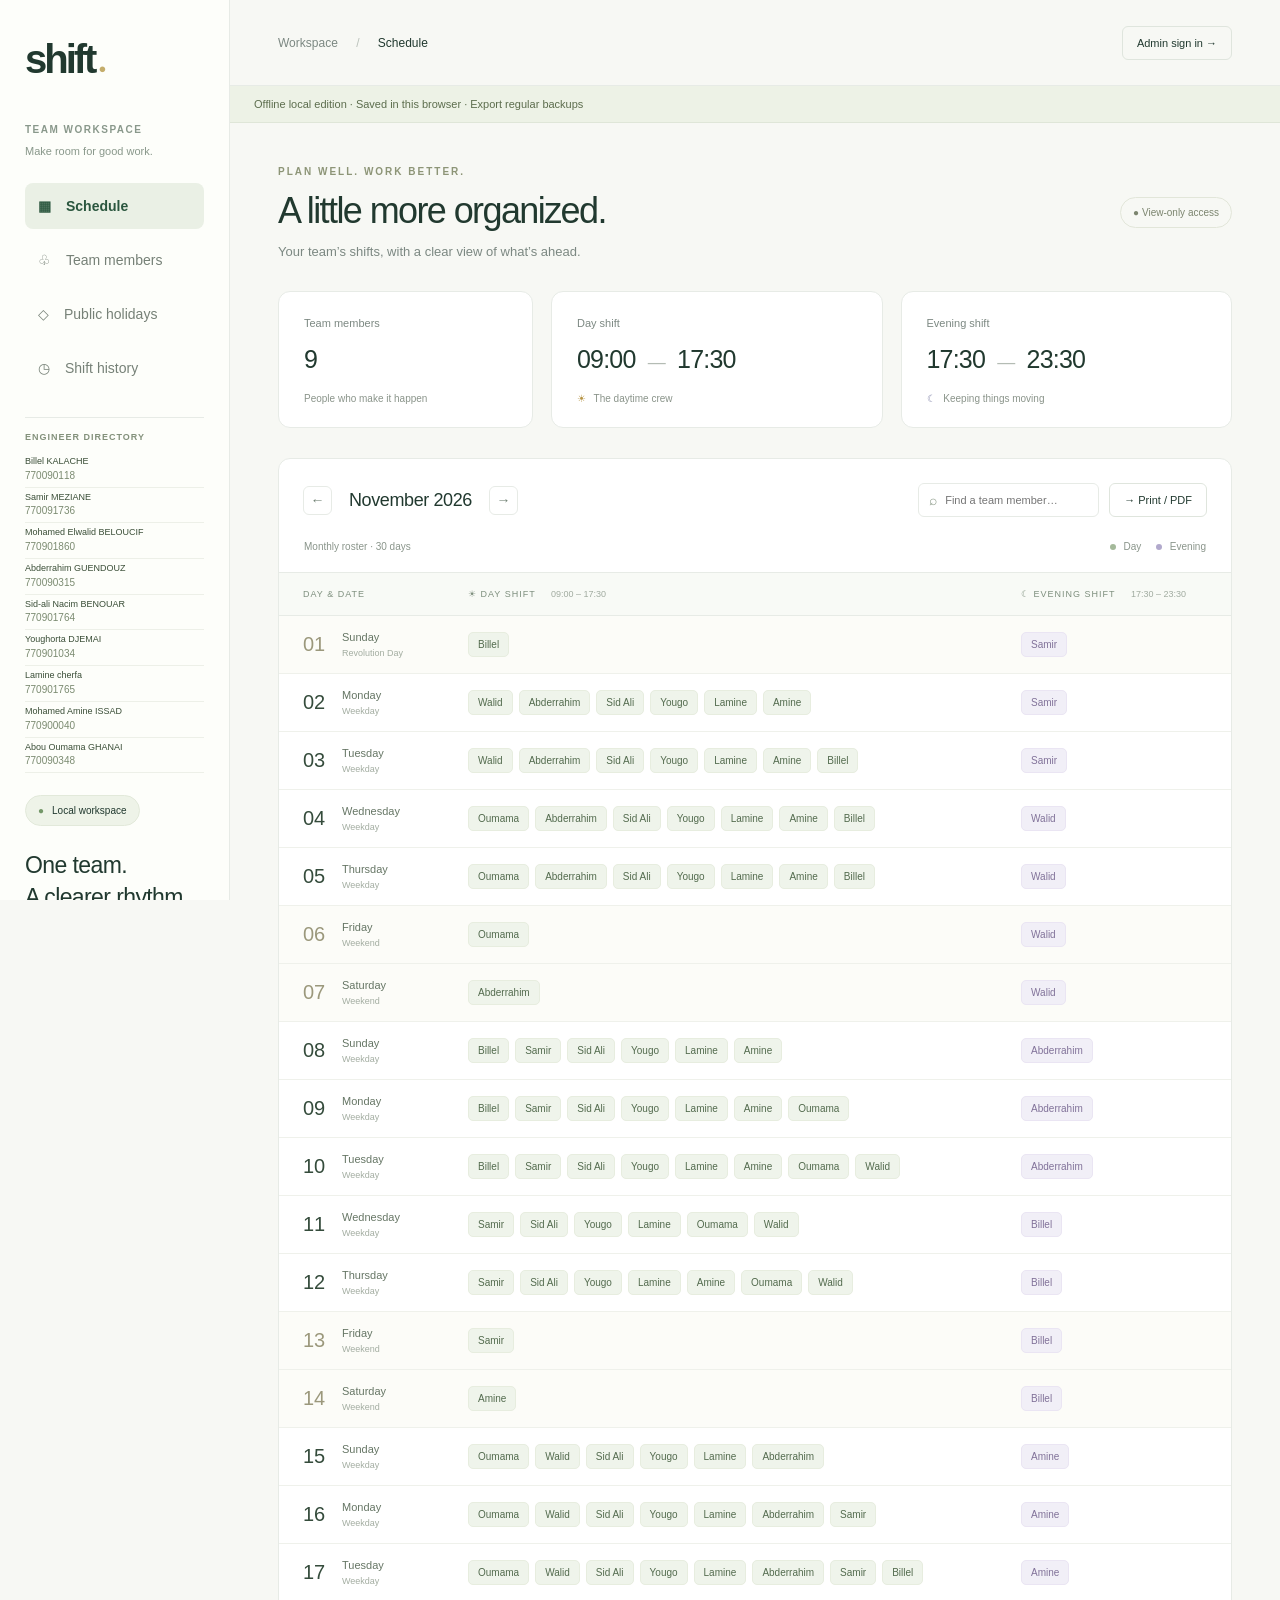
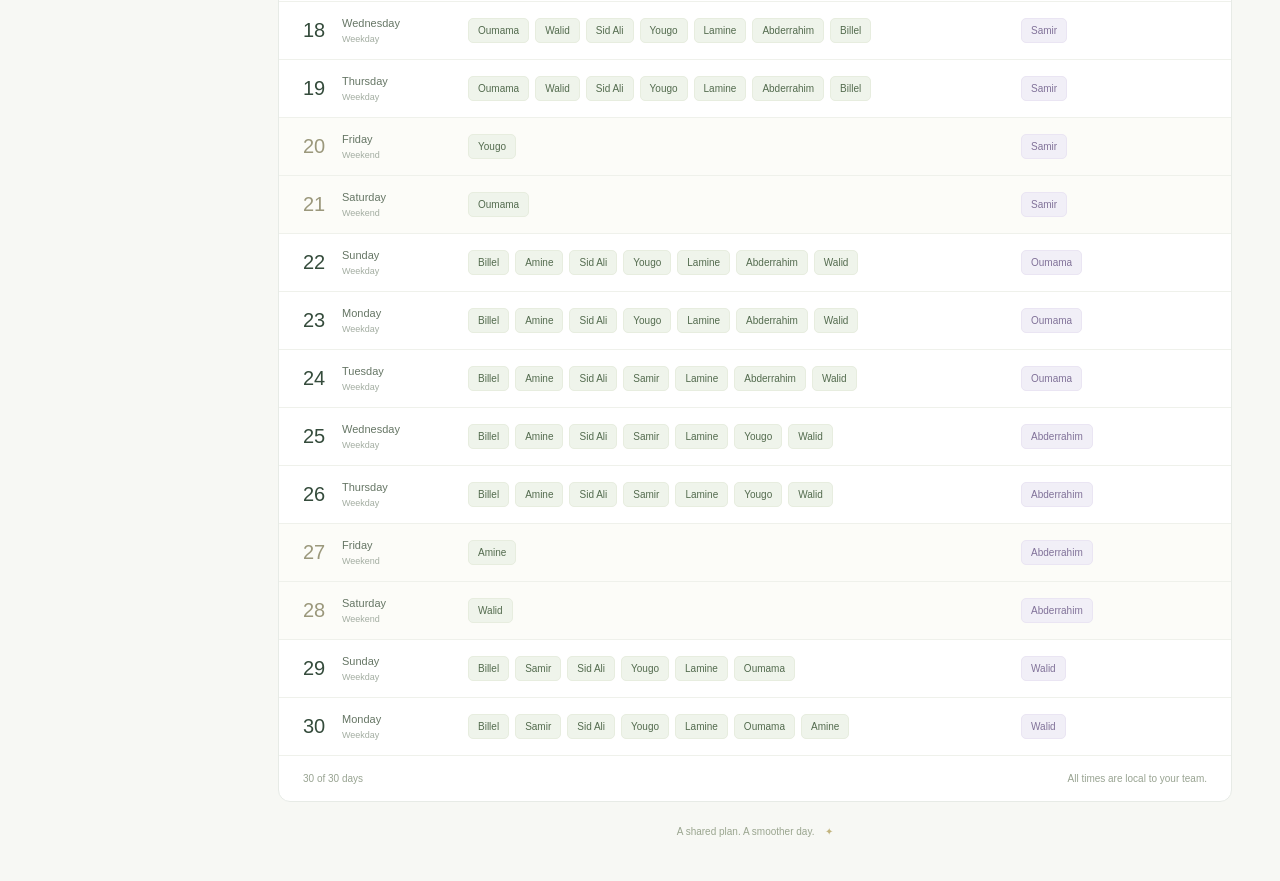
==== commit 5a533c54: "Adapt rotation to dated absences and preserve monthly continuity" ====
--- a/local/index.html
+++ b/local/index.html
@@ -22,12 +22,18 @@
 #engineerSheet thead th{background:#9b3400}.column-time{font-style:italic}.sheet-mode .sheet-actions{display:flex}.sheet-mode .sheet-actions>.actions{flex-wrap:nowrap}
 .sheet-mode #engineerSheet tbody th,.sheet-mode #engineerSheet tbody td{line-height:1}.sheet-mode .sheet-cell{height:var(--sheet-row-height,14px)}.sheet-mode .sheet-cell strong{font-size:9px;line-height:1}
 
+.sheet-cell[draggable="true"]{cursor:grab}.sheet-cell.dragging{opacity:.45}.sheet-cell.drop-target{outline:3px solid #184f38;outline-offset:-3px;background:#bce1c0}
+
+/* One shared daytime stage: D -> E (1 week), F (2), or G (3). */
+.pool-engineers{display:flex;align-items:stretch;width:100%}.pool-engineers .sheet-cell{flex:1;min-width:0}.pool-engineers .sheet-cell+.sheet-cell{border-left:1px solid #b8bfb5}.daytime-pool{background:white}
+#engineerSheet tr td.weekend-empty{background:white!important;border-top:0!important;border-bottom:1px solid #b8bfb5!important}
+
 .local-tools{display:flex;gap:8px;flex-wrap:wrap;padding:12px 24px;background:#edf2e6;border-bottom:1px solid #dfe6d8;align-items:center}.local-tools small{margin-right:auto;color:#5c6d4d;font-size:11px}@media print{.local-tools{display:none}}
 </style></head>
 <body><aside class="sidebar"><a class="brand" href="#">s<span>hift</span><i>●</i></a><div class="workspace">TEAM WORKSPACE<small>Make room for good work.</small></div><nav><button id="scheduleTab" class="active">▦ <span>Schedule</span></button><button id="teamTab">♧ <span>Team members</span></button><button id="holidaysTab">◇ <span>Public holidays</span></button><button id="historyTab">◷ <span>Shift history</span></button></nav><section class="contact-directory"><h3>ENGINEER DIRECTORY</h3><div id="contactDirectory"></div></section><div class="side-bottom"><div class="live-dot">Local workspace</div><p>One team.<br>A clearer rhythm.</p><small>Your schedule, all in one place.</small></div></aside>
 <div class="shell"><header><span>Workspace <b>/</b> <strong id="breadcrumb">Schedule</strong></span><button id="authButton" class="button subtle">Admin sign in →</button></header><div class="local-tools"><small id="localMode">Offline local edition · Saved in this browser</small><button id="enablePassword" class="button admin-only" hidden>Enable password protection</button><button id="exportBackup" class="button admin-only" hidden>Export backup</button><button id="importBackup" class="button admin-only" hidden>Restore backup</button><button id="exportViewer" class="button admin-only" hidden>Share read-only copy</button><input id="backupFile" type="file" accept=".json,application/json" hidden></div><main><section class="heading"><div><div class="eyebrow">PLAN WELL. WORK BETTER.</div><h1 id="pageTitle">A little more organized.</h1><p id="pageSubtitle">Your team’s shifts, with a clear view of what’s ahead.</p></div><span class="access" id="access">● View-only access</span></section>
 <div id="scheduleView"><div class="stats"><article><span>Team members</span><strong id="teamCount">9</strong><small>People who make it happen</small></article><article><span>Day shift</span><strong>09:00 <em>—</em> 17:30</strong><small><i class="sun">☀</i> The daytime crew</small></article><article><span>Evening shift</span><strong>17:30 <em>—</em> 23:30</strong><small><i class="moon">☾</i> Keeping things moving</small></article></div>
-<section class="schedule-card"><div class="toolbar"><div class="month-nav"><button id="prev" aria-label="Previous month">←</button><h2 id="monthLabel"></h2><button id="next" aria-label="Next month">→</button></div><div class="actions"><label class="search">⌕ <input id="search" placeholder="Find a team member…" aria-label="Filter by employee"></label><button id="print" class="button">→ Print / PDF</button><button id="planNext" class="button primary admin-only" hidden>✦ Plan next month</button><button id="newMonth" class="button primary admin-only" hidden>+ Create month</button></div></div><div class="card-caption"><span id="monthCaption"></span><span><i class="legend-dot"></i> Day <i class="legend-dot night"></i> Evening</span></div><div id="draftBanner" hidden class="draft-banner"><div><strong>Draft schedule</strong><p>Based on your recorded history and current team eligibility. Review before publishing; viewers still see the last published schedule.</p></div><div class="actions"><button id="discardDraft" class="button">Discard draft</button><button id="publishDraft" class="button primary">Publish schedule</button></div></div><div id="empty" hidden class="empty"><h3>A fresh month awaits.</h3><p>No schedule has been published for this month.</p><p class="admin-only" hidden>Generate a schedule using your rotation rules, or create a blank month to assign shifts manually.</p><button id="generateMonth" class="button primary admin-only" hidden>Generate this month</button></div><div id="sheetPanel" hidden><div class="sheet-actions"><div><strong>Excel planning workspace</strong><p>Set the first day, then plan the month. Click any cell to change engineer, shift or state. Leave / training / illness apply to that date only.</p></div><div class="actions"><button id="toggleCompact" class="button">Comfortable view</button><button id="switchEngineers" class="button">⇄ Switch engineers</button><button id="planFromFirst" class="button primary">Plan month from first day</button></div></div><div id="stateLegend" class="state-legend"></div><div class="sheet-scroll"><table id="engineerSheet"><thead id="sheetHead"></thead><tbody id="sheetBody"></tbody></table></div></div><div id="simpleRoster" class="table-wrap"><table><thead><tr><th class="date-col">DAY & DATE</th><th>☀ DAY SHIFT <span>09:00 – 17:30</span></th><th>☾ EVENING SHIFT <span>17:30 – 23:30</span></th><th class="admin-only" hidden>EDIT</th></tr></thead><tbody id="roster"></tbody></table></div><footer class="table-footer"><span id="rowCount"></span><span>All times are local to your team.</span></footer></section><p class="footnote">A shared plan. A smoother day. <span>✦</span></p></div>
+<section class="schedule-card"><div class="toolbar"><div class="month-nav"><button id="prev" aria-label="Previous month">←</button><h2 id="monthLabel"></h2><button id="next" aria-label="Next month">→</button></div><div class="actions"><label class="search">⌕ <input id="search" placeholder="Find a team member…" aria-label="Filter by employee"></label><button id="print" class="button">→ Print / PDF</button><button id="planNext" class="button primary admin-only" hidden>✦ Plan next month</button><button id="newMonth" class="button primary admin-only" hidden>+ Create month</button></div></div><div class="card-caption"><span id="monthCaption"></span><span><i class="legend-dot"></i> Day <i class="legend-dot night"></i> Evening</span></div><div id="draftBanner" hidden class="draft-banner"><div><strong>Draft schedule</strong><p>Based on your recorded history and current team eligibility. Review before publishing; viewers still see the last published schedule.</p></div><div class="actions"><button id="discardDraft" class="button">Discard draft</button><button id="publishDraft" class="button primary">Publish schedule</button></div></div><div id="empty" hidden class="empty"><h3>A fresh month awaits.</h3><p>No schedule has been published for this month.</p><p class="admin-only" hidden>Generate a schedule using your rotation rules, or create a blank month to assign shifts manually.</p><button id="generateMonth" class="button primary admin-only" hidden>Generate this month</button></div><div id="sheetPanel" hidden><div class="sheet-actions"><div><strong>Excel planning workspace</strong><p>Plan the weekly column rotation, choose Friday coverage, and review the draft. Drag an engineer onto another on the same date to switch one shift or change the rotation cycle.</p></div><div class="actions"><button id="toggleCompact" class="button">Comfortable view</button><button id="manageAbsences" class="button">Absences / return dates</button><button id="switchEngineers" class="button">⇄ Switch engineers</button><button id="planFromFirst" class="button primary">Plan weekly rotation</button></div></div><div id="stateLegend" class="state-legend"></div><div class="sheet-scroll"><table id="engineerSheet"><thead id="sheetHead"></thead><tbody id="sheetBody"></tbody></table></div></div><div id="simpleRoster" class="table-wrap"><table><thead><tr><th class="date-col">DAY & DATE</th><th>☀ DAY SHIFT <span>09:00 – 17:30</span></th><th>☾ EVENING SHIFT <span>17:30 – 23:30</span></th><th class="admin-only" hidden>EDIT</th></tr></thead><tbody id="roster"></tbody></table></div><footer class="table-footer"><span id="rowCount"></span><span>All times are local to your team.</span></footer></section><p class="footnote">A shared plan. A smoother day. <span>✦</span></p></div>
 <section id="teamView" hidden><div class="team-toolbar"><p>Availability that keeps your planning on track.</p><button id="addWorker" class="button primary admin-only" hidden>+ Add team member</button></div><div id="teamGrid" class="team-grid"></div></section><section id="holidaysView" hidden><div class="team-toolbar"><p id="holidayYear"></p><button id="addHoliday" class="button primary admin-only" hidden>+ Add holiday date</button></div><p class="help">From 1 January 2025, Algerian public holidays use the same daytime rotation as Fridays: one eligible employee. Religious holiday dates must be added after official confirmation; add each day of multi-day holidays separately. Existing schedules are unchanged when dates are added: regenerate or edit the affected month.</p><div id="holidayList" class="team-grid"></div></section><section id="historyView" hidden><div class="history-intro"><div><span class="eyebrow">THE TEAM’S SHARED MEMORY</span><h2>Three years. One clear picture.</h2><p>1,064 recorded dates · January 2024 – November 2026</p></div><span class="access">Read-only source archive</span></div><div class="history-controls"><label class="field">Month<select id="historyMonth"></select></label><label class="field">Source<select id="historySource"><option value="excel">Excel workbook</option><option value="text">Original text · November 2026</option></select></label><button id="printHistory" class="button">Print / PDF</button></div><p class="help">Original records retain historical eligibility and exceptions. Holidays join the Friday rotation from 1 January 2025. Ramadan rules are deferred. Published operational schedules take precedence over the archive when planning new months.</p><div id="historyWarning" class="history-warning" hidden></div><div id="sourceComparison" hidden><h2>November: two sources, six differences</h2><p class="help">Both versions are preserved separately. Evening assignments match. Daytime differences are shown below; no automatic merge.</p><div class="table-wrap"><table><thead><tr><th>Date</th><th>Only in original text</th><th>Only in Excel</th></tr></thead><tbody id="comparisonRows"></tbody></table></div></div><section class="schedule-card"><div class="toolbar"><h2 id="historyTitle"></h2><span class="access" id="historySourceLabel"></span></div><div class="table-wrap"><table><thead><tr><th>DAY & DATE</th><th>DAY SHIFT</th><th>EVENING SHIFT</th></tr></thead><tbody id="historyRows"></tbody></table></div><footer class="table-footer"><span id="historyCount"></span><span>Archive records are never overwritten by planning.</span></footer></section></section><div id="notice" role="status" aria-live="polite"></div></main></div>
 <dialog id="modal"><form id="modalForm"><div class="dialog-top"><h2 id="dialogTitle"></h2><button type="button" id="closeModal" aria-label="Close dialog">×</button></div><div id="dialogBody"></div><p id="formError" role="alert"></p><div class="dialog-actions"><button type="button" id="cancelModal" class="button">Cancel</button><button id="submitModal" class="button primary" type="submit">Save changes</button></div></form></dialog><script id="local-config">window.LOCAL_CONFIG={"readOnly":false,"requirePassword":false,"seed":{"workers":[{"id":1,"name":"Billel","fullName":"Billel KALACHE","phone":"770090118","kind":"both","friday":true},{"id":2,"name":"Samir","fullName":"Samir MEZIANE","phone":"770091736","kind":"both","friday":true},{"id":3,"name":"Walid","fullName":"Mohamed Elwalid BELOUCIF","phone":"770901860","kind":"both","friday":true},{"id":4,"name":"Abderrahim","fullName":"Abderrahim GUENDOUZ","phone":"770090315","kind":"both","friday":true},{"id":5,"name":"Sid Ali","fullName":"Sid-ali Nacim BENOUAR","phone":"770901764","kind":"day","friday":false},{"id":6,"name":"Yougo","fullName":"Youghorta DJEMAI","phone":"770901034","kind":"day","friday":true},{"id":7,"name":"Lamine","fullName":"Lamine cherfa","phone":"770901765","kind":"day","friday":false},{"id":8,"name":"Amine","fullName":"Mohamed Amine ISSAD","phone":"770900040","kind":"both","friday":true},{"id":9,"name":"Oumama","fullName":"Abou Oumama GHANAI","phone":"770090348","kind":"both","friday":true}],"months":{"2026-11":[{"date":"2026-11-01","day":[1],"night":[2]},{"date":"2026-11-02","day":[3,4,5,6,7,8],"night":[2]},{"date":"2026-11-03","day":[3,4,5,6,7,8,1],"night":[2]},{"date":"2026-11-04","day":[9,4,5,6,7,8,1],"night":[3]},{"date":"2026-11-05","day":[9,4,5,6,7,8,1],"night":[3]},{"date":"2026-11-06","day":[9],"night":[3]},{"date":"2026-11-07","day":[4],"night":[3]},{"date":"2026-11-08","day":[1,2,5,6,7,8],"night":[4]},{"date":"2026-11-09","day":[1,2,5,6,7,8,9],"night":[4]},{"date":"2026-11-10","day":[1,2,5,6,7,8,9,3],"night":[4]},{"date":"2026-11-11","day":[2,5,6,7,9,3],"night":[1]},{"date":"2026-11-12","day":[2,5,6,7,8,9,3],"night":[1]},{"date":"2026-11-13","day":[2],"night":[1]},{"date":"2026-11-14","day":[8],"night":[1]},{"date":"2026-11-15","day":[9,3,5,6,7,4],"night":[8]},{"date":"2026-11-16","day":[9,3,5,6,7,4,2],"night":[8]},{"date":"2026-11-17","day":[9,3,5,6,7,4,2,1],"night":[8]},{"date":"2026-11-18","day":[9,3,5,6,7,4,1],"night":[2]},{"date":"2026-11-19","day":[9,3,5,6,7,4,1],"night":[2]},{"date":"2026-11-20","day":[6],"night":[2]},{"date":"2026-11-21","day":[9],"night":[2]},{"date":"2026-11-22","day":[1,8,5,6,7,4,3],"night":[9]},{"date":"2026-11-23","day":[1,8,5,6,7,4,3],"night":[9]},{"date":"2026-11-24","day":[1,8,5,2,7,4,3],"night":[9]},{"date":"2026-11-25","day":[1,8,5,2,7,6,3],"night":[4]},{"date":"2026-11-26","day":[1,8,5,2,7,6,3],"night":[4]},{"date":"2026-11-27","day":[8],"night":[4]},{"date":"2026-11-28","day":[3],"night":[4]},{"date":"2026-11-29","day":[1,2,5,6,7,9],"night":[3]},{"date":"2026-11-30","day":[1,2,5,6,7,9,8],"night":[3]}]},"holidays":{},"identities":{"Billel":1,"Samir":2,"Walid":3,"Abderrahim":4,"Sid Ali":5,"Yougo":6,"Lamine":7,"Amine":8,"Oumama":9}}};</script>
 <script>window.LOCAL_ARCHIVE={"metadata":{"file":"Shift NOC MW RTN.xlsx","sheet":"Shift MW RTN","start":"2024-01-01","end":"2026-11-30","days":1064,"missing":["2024-11-17"],"holidayRotationStart":"2025-01-01","ramadan":"Deferred; historical records preserved, no Ramadan generation rules."},"sources":{"excel":{"2024-01":[{"date":"2024-01-01","day":["Oumama"],"night":["Amine"],"sourceRow":5},{"date":"2024-01-02","day":["Walid","Abderrahim","Billel","Samir"],"night":["Amine"],"sourceRow":6},{"date":"2024-01-03","day":["Abderrahim","Billel","Oumama","Samir","Sid Ali"],"night":["Walid"],"sourceRow":7},{"date":"2024-01-04","day":["Abderrahim","Billel","Oumama","Samir","Sid Ali"],"night":["Walid"],"sourceRow":8},{"date":"2024-01-05","day":["Oumama"],"night":["Walid"],"sourceRow":9},{"date":"2024-01-06","day":["Billel"],"night":["Walid"],"sourceRow":10},{"date":"2024-01-07","day":["Amine","Abderrahim","Samir","Sid Ali"],"night":["Billel"],"sourceRow":11},{"date":"2024-01-08","day":["Amine","Abderrahim","Samir","Sid Ali","Oumama"],"night":["Billel"],"sourceRow":12},{"date":"2024-01-09","day":["Yougo","Abderrahim","Samir","Sid Ali","Oumama","Walid"],"night":["Billel"],"sourceRow":13},{"date":"2024-01-10","day":["Amine","Abderrahim","Samir","Sid Ali","Oumama","Walid"],"night":["Yougo"],"sourceRow":14},{"date":"2024-01-11","day":["Amine","Abderrahim","Samir","Sid Ali","Oumama","Walid"],"night":["Yougo"],"sourceRow":15},{"date":"2024-01-12","day":["Amine"],"night":["Yougo"],"sourceRow":16},{"date":"2024-01-13","day":["Abderrahim"],"night":["Yougo"],"sourceRow":17},{"date":"2024-01-14","day":["Sid Ali","Billel","Oumama","Samir","Walid"],"night":["Abderrahim"],"sourceRow":18},{"date":"2024-01-15","day":["Sid Ali","Billel","Oumama","Samir","Walid","Amine"],"night":["Abderrahim"],"sourceRow":19},{"date":"2024-01-16","day":["Sid Ali","Billel","Oumama","Samir","Walid","Amine","Yougo"],"night":["Abderrahim"],"sourceRow":20},{"date":"2024-01-17","day":["Sid Ali","Billel","Samir","Walid","Amine","Yougo"],"night":["Oumama"],"sourceRow":21},{"date":"2024-01-18","day":["Sid Ali","Billel","Samir","Walid","Amine","Yougo"],"night":["Oumama"],"sourceRow":22},{"date":"2024-01-19","day":["Billel"],"night":["Oumama"],"sourceRow":23},{"date":"2024-01-20","day":["Sid Ali"],"night":["Oumama"],"sourceRow":24},{"date":"2024-01-21","day":["Yougo","Walid","Abderrahim","Amine","Samir"],"night":["Sid Ali"],"sourceRow":25},{"date":"2024-01-22","day":["Yougo","Walid","Abderrahim","Amine","Samir","Billel"],"night":["Sid Ali"],"sourceRow":26},{"date":"2024-01-23","day":["Yougo","Walid","Abderrahim","Amine","Samir","Billel","Oumama"],"night":["Sid Ali"],"sourceRow":27},{"date":"2024-01-24","day":["Yougo","Walid","Abderrahim","Samir","Billel","Oumama"],"night":["Amine"],"sourceRow":28},{"date":"2024-01-25","day":["Yougo","Walid","Abderrahim","Samir","Billel","Oumama"],"night":["Amine"],"sourceRow":29},{"date":"2024-01-26","day":["Abderrahim"],"night":["Amine"],"sourceRow":30},{"date":"2024-01-27","day":["Yougo"],"night":["Amine"],"sourceRow":31},{"date":"2024-01-28","day":["Oumama","Billel","Sid Ali","Walid","Samir"],"night":["Yougo"],"sourceRow":32},{"date":"2024-01-29","day":["Oumama","Billel","Sid Ali","Walid","Samir","Abderrahim"],"night":["Yougo"],"sourceRow":33},{"date":"2024-01-30","day":["Oumama","Billel","Sid Ali","Walid","Samir","Abderrahim","Amine"],"night":["Yougo"],"sourceRow":34},{"date":"2024-01-31","day":["Oumama","Sid Ali","Walid","Samir","Abderrahim","Amine"],"night":["Billel"],"sourceRow":35}],"2024-02":[{"date":"2024-02-01","day":["Oumama","Sid Ali","Walid","Samir","Abderrahim","Amine"],"night":["Billel"],"sourceRow":38},{"date":"2024-02-02","day":["Sid Ali"],"night":["Billel"],"sourceRow":39},{"date":"2024-02-03","day":["Samir"],"night":["Billel"],"sourceRow":40},{"date":"2024-02-04","day":["Oumama","Abderrahim","Yougo","Amine","Walid"],"night":["Samir"],"sourceRow":41},{"date":"2024-02-05","day":["Oumama","Abderrahim","Yougo","Amine","Walid","Sid Ali"],"night":["Samir"],"sourceRow":42},{"date":"2024-02-06","day":["Oumama","Abderrahim","Yougo","Amine","Walid","Sid Ali","Billel"],"night":["Samir"],"sourceRow":43},{"date":"2024-02-07","day":["Oumama","Yougo","Amine","Walid","Sid Ali","Billel"],"night":["Abderrahim"],"sourceRow":44},{"date":"2024-02-08","day":["Oumama","Yougo","Amine","Walid","Sid Ali","Billel"],"night":["Abderrahim"],"sourceRow":45},{"date":"2024-02-09","day":["Yougo"],"night":["Abderrahim"],"sourceRow":46},{"date":"2024-02-10","day":["Walid"],"night":["Abderrahim"],"sourceRow":47},{"date":"2024-02-11","day":["Billel","Amine","Oumama","Sid Ali","Samir"],"night":["Walid"],"sourceRow":48},{"date":"2024-02-12","day":["Billel","Amine","Oumama","Sid Ali","Samir","Yougo"],"night":["Walid"],"sourceRow":49},{"date":"2024-02-13","day":["Billel","Amine","Oumama","Sid Ali","Samir","Yougo","Abderrahim"],"night":["Walid"],"sourceRow":50},{"date":"2024-02-14","day":["Billel","Amine","Oumama","Samir","Yougo","Abderrahim"],"night":["Sid Ali"],"sourceRow":51},{"date":"2024-02-15","day":["Billel","Amine","Oumama","Samir","Yougo","Abderrahim"],"night":["Sid Ali"],"sourceRow":52},{"date":"2024-02-16","day":["Samir"],"night":["Sid Ali"],"sourceRow":53},{"date":"2024-02-17","day":["Oumama"],"night":["Sid Ali"],"sourceRow":54},{"date":"2024-02-18","day":["Walid","Billel","Abderrahim","Yougo","Amine"],"night":["Oumama"],"sourceRow":55},{"date":"2024-02-19","day":["Walid","Billel","Abderrahim","Yougo","Amine","Samir"],"night":["Oumama"],"sourceRow":56},{"date":"2024-02-20","day":["Walid","Billel","Abderrahim","Yougo","Amine","Samir","Sid Ali"],"night":["Oumama"],"sourceRow":57},{"date":"2024-02-21","day":["Walid","Billel","Abderrahim","Amine","Samir","Sid Ali"],"night":["Yougo"],"sourceRow":58},{"date":"2024-02-22","day":["Walid","Billel","Abderrahim","Amine","Samir","Sid Ali"],"night":["Yougo"],"sourceRow":59},{"date":"2024-02-23","day":["Walid"],"night":["Yougo"],"sourceRow":60},{"date":"2024-02-24","day":["Amine"],"night":["Yougo"],"sourceRow":61},{"date":"2024-02-25","day":["Oumama","Billel","Abderrahim","Sid Ali","Samir"],"night":["Amine"],"sourceRow":62},{"date":"2024-02-26","day":["Oumama","Billel","Abderrahim","Sid Ali","Samir","Walid"],"night":["Amine"],"sourceRow":63},{"date":"2024-02-27","day":["Oumama","Billel","Abderrahim","Sid Ali","Samir","Walid","Yougo"],"night":["Amine"],"sourceRow":64},{"date":"2024-02-28","day":["Oumama","Billel","Abderrahim","Sid Ali","Walid","Yougo"],"night":["Samir"],"sourceRow":65},{"date":"2024-02-29","day":["Oumama","Billel","Abderrahim","Sid Ali","Walid","Yougo"],"night":["Samir"],"sourceRow":66}],"2024-03":[{"date":"2024-03-01","day":["Oumama"],"night":["Samir"],"sourceRow":69},{"date":"2024-03-02","day":["Billel"],"night":["Samir"],"sourceRow":70},{"date":"2024-03-03","day":["Walid","Yougo","Sid Ali","Abderrahim"],"night":["Billel"],"sourceRow":71},{"date":"2024-03-04","day":["Walid","Yougo","Sid Ali","Abderrahim","Oumama"],"night":["Billel"],"sourceRow":72},{"date":"2024-03-05","day":["Walid","Yougo","Sid Ali","Abderrahim","Oumama","Samir"],"night":["Billel"],"sourceRow":73},{"date":"2024-03-06","day":["Amine","Yougo","Sid Ali","Abderrahim","Oumama","Samir"],"night":["Walid"],"sourceRow":74},{"date":"2024-03-07","day":["Amine","Yougo","Sid Ali","Abderrahim","Oumama","Samir"],"night":["Walid"],"sourceRow":75},{"date":"2024-03-08","day":["Amine"],"night":["Walid"],"sourceRow":76},{"date":"2024-03-09","day":["Sid Ali"],"night":["Walid"],"sourceRow":77},{"date":"2024-03-10","day":["Billel","Oumama","Samir","Yougo","Abderrahim"],"night":["Sid Ali"],"sourceRow":78},{"date":"2024-03-11","day":["Oumama"],"night":["Sid Ali"],"sourceRow":80},{"date":"2024-03-12","day":["Oumama"],"night":["Sid Ali"],"sourceRow":81},{"date":"2024-03-13","day":["Abderrahim"],"night":["Oumama"],"sourceRow":82},{"date":"2024-03-14","day":["Abderrahim"],"night":["Oumama"],"sourceRow":83},{"date":"2024-03-15","day":["Abderrahim"],"night":["Oumama"],"sourceRow":84},{"date":"2024-03-16","day":["Abderrahim"],"night":["Oumama"],"sourceRow":85},{"date":"2024-03-17","day":["Amine"],"night":["Samir"],"sourceRow":86},{"date":"2024-03-18","day":["Amine"],"night":["Samir"],"sourceRow":87},{"date":"2024-03-19","day":["Amine"],"night":["Samir"],"sourceRow":88},{"date":"2024-03-20","day":["Yougo"],"night":["Amine"],"sourceRow":89},{"date":"2024-03-21","day":["Yougo"],"night":["Amine"],"sourceRow":90},{"date":"2024-03-22","day":["Yougo"],"night":["Amine"],"sourceRow":91},{"date":"2024-03-23","day":["Yougo"],"night":["Amine"],"sourceRow":92},{"date":"2024-03-24","day":["Billel"],"night":["Walid"],"sourceRow":93},{"date":"2024-03-25","day":["Billel"],"night":["Walid"],"sourceRow":94},{"date":"2024-03-26","day":["Billel"],"night":["Walid"],"sourceRow":95},{"date":"2024-03-27","day":["Abderrahim"],"night":["Billel"],"sourceRow":96},{"date":"2024-03-28","day":["Abderrahim"],"night":["Billel"],"sourceRow":97},{"date":"2024-03-29","day":["Abderrahim"],"night":["Billel"],"sourceRow":98},{"date":"2024-03-30","day":["Abderrahim"],"night":["Billel"],"sourceRow":99},{"date":"2024-03-31","day":["Sid Ali"],"night":["Oumama"],"sourceRow":100}],"2024-04":[{"date":"2024-04-01","day":["Sid Ali"],"night":["Oumama"],"sourceRow":102},{"date":"2024-04-02","day":["Sid Ali"],"night":["Oumama"],"sourceRow":103},{"date":"2024-04-03","day":["Walid"],"night":["Sid Ali"],"sourceRow":104},{"date":"2024-04-04","day":["Walid"],"night":["Sid Ali"],"sourceRow":105},{"date":"2024-04-05","day":["Yougo"],"night":["Sid Ali"],"sourceRow":106},{"date":"2024-04-06","day":["Yougo"],"night":["Sid Ali"],"sourceRow":107},{"date":"2024-04-07","day":["Samir"],"night":["Amine"],"sourceRow":108},{"date":"2024-04-08","day":["Samir"],"night":["Amine"],"sourceRow":109},{"date":"2024-04-09","day":["Samir"],"night":["Amine"],"sourceRow":110},{"date":"2024-04-10","day":["Billel"],"night":["Samir"],"sourceRow":112},{"date":"2024-04-11","day":["Yougo"],"night":["Samir"],"sourceRow":113},{"date":"2024-04-12","day":["Oumama"],"night":["Samir"],"sourceRow":114},{"date":"2024-04-13","day":["Abderrahim"],"night":["Samir"],"sourceRow":115},{"date":"2024-04-14","day":["Walid","Sid Ali","Billel","Yougo"],"night":["Abderrahim"],"sourceRow":116},{"date":"2024-04-15","day":["Walid","Sid Ali","Oumama","Yougo"],"night":["Abderrahim"],"sourceRow":117},{"date":"2024-04-16","day":["Walid","Sid Ali","Oumama","Amine","Billel"],"night":["Abderrahim"],"sourceRow":118},{"date":"2024-04-17","day":["Sid Ali","Oumama","Amine","Billel","Yougo"],"night":["Walid"],"sourceRow":119},{"date":"2024-04-18","day":["Sid Ali","Oumama","Amine","Billel","Yougo","Samir"],"night":["Walid"],"sourceRow":120},{"date":"2024-04-19","day":["Amine"],"night":["Walid"],"sourceRow":121},{"date":"2024-04-20","day":["Billel"],"night":["Walid"],"sourceRow":122},{"date":"2024-04-21","day":["Abderrahim","Oumama","Samir","Sid Ali","Yougo"],"night":["Billel"],"sourceRow":123},{"date":"2024-04-22","day":["Abderrahim","Oumama","Samir","Sid Ali","Yougo","Amine"],"night":["Billel"],"sourceRow":124},{"date":"2024-04-23","day":["Abderrahim","Oumama","Samir","Sid Ali","Yougo","Amine","Walid"],"night":["Billel"],"sourceRow":125},{"date":"2024-04-24","day":["Abderrahim","Samir","Sid Ali","Yougo","Amine","Walid"],"night":["Oumama"],"sourceRow":126},{"date":"2024-04-25","day":["Abderrahim","Samir","Sid Ali","Yougo","Amine","Walid"],"night":["Oumama"],"sourceRow":127},{"date":"2024-04-26","day":["Abderrahim"],"night":["Oumama"],"sourceRow":128},{"date":"2024-04-27","day":["Sid Ali"],"night":["Oumama"],"sourceRow":129},{"date":"2024-04-28","day":["Billel","Amine","Walid","Samir","Yougo"],"night":["Sid Ali"],"sourceRow":130},{"date":"2024-04-29","day":["Billel","Amine","Walid","Samir","Yougo","Abderrahim"],"night":["Sid Ali"],"sourceRow":131},{"date":"2024-04-30","day":["Billel","Amine","Walid","Samir","Yougo","Abderrahim","Oumama"],"night":["Sid Ali"],"sourceRow":132}],"2024-05":[{"date":"2024-05-01","day":["Yougo"],"night":["Amine"],"sourceRow":134},{"date":"2024-05-02","day":["Billel","Abderrahim","Oumama","Walid","Samir"],"night":["Amine"],"sourceRow":135},{"date":"2024-05-03","day":["Walid"],"night":["Amine"],"sourceRow":136},{"date":"2024-05-04","day":["Samir"],"night":["Amine"],"sourceRow":137},{"date":"2024-05-05","day":["Sid Ali","Billel","Oumama","Yougo"],"night":["Samir"],"sourceRow":138},{"date":"2024-05-06","day":["Sid Ali","Billel","Abderrahim","Oumama","Yougo","Walid"],"night":["Samir"],"sourceRow":139},{"date":"2024-05-07","day":["Billel","Abderrahim","Oumama","Yougo","Walid"],"night":["Samir"],"sourceRow":140},{"date":"2024-05-08","day":["Sid Ali","Billel","Oumama","Yougo","Walid","Amine"],"night":["Abderrahim"],"sourceRow":141},{"date":"2024-05-09","day":["Sid Ali","Billel","Oumama","Yougo","Walid","Amine"],"night":["Abderrahim"],"sourceRow":142},{"date":"2024-05-10","day":["Oumama"],"night":["Abderrahim"],"sourceRow":143},{"date":"2024-05-11","day":["Walid"],"night":["Abderrahim"],"sourceRow":144},{"date":"2024-05-12","day":["Samir","Sid Ali","Billel","Amine","Yougo"],"night":["Walid"],"sourceRow":145},{"date":"2024-05-13","day":["Samir","Sid Ali","Billel","Amine","Yougo","Oumama"],"night":["Walid"],"sourceRow":146},{"date":"2024-05-14","day":["Samir","Sid Ali","Billel","Amine","Yougo","Oumama","Abderrahim"],"night":["Walid"],"sourceRow":147},{"date":"2024-05-15","day":["Samir","Sid Ali","Amine","Yougo","Oumama","Abderrahim"],"night":["Billel"],"sourceRow":148},{"date":"2024-05-16","day":["Samir","Sid Ali","Amine","Yougo","Oumama","Abderrahim"],"night":["Billel"],"sourceRow":149},{"date":"2024-05-17","day":["Abderrahim"],"night":["Billel"],"sourceRow":150},{"date":"2024-05-18","day":["Oumama"],"night":["Billel"],"sourceRow":151},{"date":"2024-05-19","day":["Walid","Samir","Sid Ali","Yougo","Amine"],"night":["Oumama"],"sourceRow":152},{"date":"2024-05-20","day":["Walid","Samir","Sid Ali","Yougo","Amine","Abderrahim"],"night":["Oumama"],"sourceRow":153},{"date":"2024-05-21","day":["Walid","Samir","Sid Ali","Yougo","Amine","Abderrahim","Billel"],"night":["Oumama"],"sourceRow":154},{"date":"2024-05-22","day":["Walid","Samir","Yougo","Amine","Abderrahim","Billel"],"night":["Sid Ali"],"sourceRow":155},{"date":"2024-05-23","day":["Walid","Samir","Yougo","Amine","Abderrahim","Billel"],"night":["Sid Ali"],"sourceRow":156},{"date":"2024-05-24","day":["Billel"],"night":["Sid Ali"],"sourceRow":157},{"date":"2024-05-25","day":["Amine"],"night":["Sid Ali"],"sourceRow":158},{"date":"2024-05-26","day":["Oumama","Walid","Samir","Abderrahim","Yougo"],"night":["Amine"],"sourceRow":159},{"date":"2024-05-27","day":["Oumama","Walid","Samir","Abderrahim","Yougo","Billel"],"night":["Amine"],"sourceRow":160},{"date":"2024-05-28","day":["Oumama","Walid","Samir","Abderrahim","Yougo","Billel","Sid Ali"],"night":["Amine"],"sourceRow":161},{"date":"2024-05-29","day":["Oumama","Walid","Abderrahim","Yougo","Billel","Sid Ali"],"night":["Samir"],"sourceRow":162},{"date":"2024-05-30","day":["Oumama","Walid","Abderrahim","Yougo","Billel","Sid Ali"],"night":["Samir"],"sourceRow":163},{"date":"2024-05-31","day":["Sid Ali"],"night":["Samir"],"sourceRow":164}],"2024-06":[{"date":"2024-06-01","day":["Abderrahim"],"night":["Samir"],"sourceRow":166},{"date":"2024-06-02","day":["Amine","Oumama","Walid","Billel"],"night":["Abderrahim"],"sourceRow":167},{"date":"2024-06-03","day":["Amine","Oumama","Walid","Billel","Sid Ali"],"night":["Abderrahim"],"sourceRow":168},{"date":"2024-06-04","day":["Amine","Oumama","Walid","Billel","Sid Ali","Samir"],"night":["Abderrahim"],"sourceRow":169},{"date":"2024-06-05","day":["Amine","Oumama","Billel","Sid Ali","Samir"],"night":["Walid"],"sourceRow":170},{"date":"2024-06-06","day":["Amine","Oumama","Billel","Yougo","Sid Ali","Samir"],"night":["Walid"],"sourceRow":171},{"date":"2024-06-07","day":["Samir"],"night":["Walid"],"sourceRow":172},{"date":"2024-06-08","day":["Billel"],"night":["Walid"],"sourceRow":173},{"date":"2024-06-09","day":["Abderrahim","Amine","Oumama","Sid Ali","Yougo"],"night":["Billel"],"sourceRow":174},{"date":"2024-06-10","day":["Abderrahim","Amine","Oumama","Sid Ali","Yougo","Samir"],"night":["Billel"],"sourceRow":175},{"date":"2024-06-11","day":["Abderrahim","Amine","Oumama","Sid Ali","Yougo","Samir","Walid"],"night":["Billel"],"sourceRow":176},{"date":"2024-06-12","day":["Abderrahim","Amine","Sid Ali","Yougo","Samir","Walid"],"night":["Oumama"],"sourceRow":177},{"date":"2024-06-13","day":["Abderrahim","Amine","Sid Ali","Yougo","Samir","Walid"],"night":["Oumama"],"sourceRow":178},{"date":"2024-06-14","day":["Amine"],"night":["Oumama"],"sourceRow":179},{"date":"2024-06-15","day":["Sid Ali"],"night":["Oumama"],"sourceRow":180},{"date":"2024-06-16","day":["Samir"],"night":["Sid Ali"],"sourceRow":181},{"date":"2024-06-17","day":["Billel"],"night":["Sid Ali"],"sourceRow":182},{"date":"2024-06-18","day":["Oumama"],"night":["Sid Ali"],"sourceRow":183},{"date":"2024-06-19","day":["Abderrahim","Walid","Yougo","Samir"],"night":["Amine"],"sourceRow":184},{"date":"2024-06-20","day":["Abderrahim","Walid","Yougo","Billel"],"night":["Amine"],"sourceRow":185},{"date":"2024-06-21","day":["Walid"],"night":["Amine"],"sourceRow":186},{"date":"2024-06-22","day":["Walid"],"night":["Amine"],"sourceRow":187},{"date":"2024-06-23","day":["Yougo","Abderrahim"],"night":["Walid"],"sourceRow":188},{"date":"2024-06-24","day":["Yougo","Abderrahim"],"night":["Walid"],"sourceRow":189},{"date":"2024-06-25","day":["Yougo","Abderrahim"],"night":["Walid"],"sourceRow":190},{"date":"2024-06-26","day":["Yougo","Amine"],"night":["Abderrahim"],"sourceRow":191},{"date":"2024-06-27","day":["Yougo","Amine"],"night":["Abderrahim"],"sourceRow":192},{"date":"2024-06-28","day":["Yougo"],"night":["Abderrahim"],"sourceRow":193},{"date":"2024-06-29","day":["Amine"],"night":["Abderrahim"],"sourceRow":194},{"date":"2024-06-30","day":["Walid","Yougo"],"night":["Amine"],"sourceRow":195}],"2024-07":[{"date":"2024-07-01","day":["Walid","Yougo"],"night":["Amine"],"sourceRow":197},{"date":"2024-07-02","day":["Abderrahim","Walid"],"night":["Amine"],"sourceRow":198},{"date":"2024-07-03","day":["Abderrahim","Yougo"],"night":["Walid"],"sourceRow":199},{"date":"2024-07-04","day":["Abderrahim","Yougo"],"night":["Walid"],"sourceRow":200},{"date":"2024-07-05","day":["Abderrahim"],"night":["Walid"],"sourceRow":201},{"date":"2024-07-06","day":["Abderrahim"],"night":["Walid"],"sourceRow":202},{"date":"2024-07-07","day":["Amine"],"night":["Abderrahim"],"sourceRow":203},{"date":"2024-07-08","day":["Amine","Yougo"],"night":["Abderrahim"],"sourceRow":204},{"date":"2024-07-09","day":["Amine","Yougo"],"night":["Abderrahim"],"sourceRow":205},{"date":"2024-07-10","day":["Walid","Yougo"],"night":["Amine"],"sourceRow":206},{"date":"2024-07-11","day":["Billel","Walid","Samir","Yougo"],"night":["Amine"],"sourceRow":207},{"date":"2024-07-12","day":["Yougo"],"night":["Amine"],"sourceRow":208},{"date":"2024-07-13","day":["Samir"],"night":["Amine"],"sourceRow":209},{"date":"2024-07-14","day":["Billel","Walid","Oumama"],"night":["Samir"],"sourceRow":210},{"date":"2024-07-15","day":["Billel","Sid Ali","Oumama","Yougo"],"night":["Samir"],"sourceRow":211},{"date":"2024-07-16","day":["Oumama"],"night":["Samir"],"sourceRow":212},{"date":"2024-07-17","day":["Walid","Billel","Abderrahim","Yougo"],"night":["Sid Ali"],"sourceRow":213},{"date":"2024-07-18","day":["Amine","Walid","Billel","Oumama","Yougo","Abderrahim"],"night":["Sid Ali"],"sourceRow":214},{"date":"2024-07-19","day":["Billel"],"night":["Sid Ali"],"sourceRow":215},{"date":"2024-07-20","day":["Oumama"],"night":["Sid Ali"],"sourceRow":216},{"date":"2024-07-21","day":["Walid","Samir","Abderrahim","Yougo","Amine"],"night":["Billel"],"sourceRow":217},{"date":"2024-07-22","day":["Walid","Samir","Abderrahim","Yougo","Amine","Billel"],"night":["Billel"],"sourceRow":218},{"date":"2024-07-23","day":["Walid","Samir","Abderrahim","Yougo","Amine","Billel","Sid Ali"],"night":["Billel"],"sourceRow":219},{"date":"2024-07-24","day":["Walid","Samir","Abderrahim","Yougo","Amine","Sid Ali"],"night":["Oumama"],"sourceRow":220},{"date":"2024-07-25","day":["Walid","Samir","Abderrahim","Yougo","Amine","Sid Ali"],"night":["Oumama"],"sourceRow":221},{"date":"2024-07-26","day":["Sid Ali"],"night":["Oumama"],"sourceRow":222},{"date":"2024-07-27","day":["Walid"],"night":["Billel"],"sourceRow":223},{"date":"2024-07-28","day":["Oumama","Samir","Abderrahim","Amine","Yougo"],"night":["Walid"],"sourceRow":224},{"date":"2024-07-29","day":["Samir","Abderrahim","Amine","Yougo","Sid Ali"],"night":["Walid"],"sourceRow":225},{"date":"2024-07-30","day":["Oumama","Samir","Abderrahim","Billel","Yougo","Sid Ali","Amine"],"night":["Walid"],"sourceRow":226},{"date":"2024-07-31","day":["Oumama","Samir","Billel","Yougo","Sid Ali","Amine"],"night":["Abderrahim"],"sourceRow":227}],"2024-08":[{"date":"2024-08-01","day":["Oumama","Samir","Billel","Yougo","Sid Ali","Amine"],"night":["Abderrahim"],"sourceRow":229},{"date":"2024-08-02","day":["Samir"],"night":["Abderrahim"],"sourceRow":230},{"date":"2024-08-03","day":["Amine"],"night":["Abderrahim"],"sourceRow":231},{"date":"2024-08-04","day":["Oumama","Yougo","Walid","Billel","Sid Ali"],"night":["Amine"],"sourceRow":232},{"date":"2024-08-05","day":["Samir","Billel","Sid Ali","Yougo"],"night":["Amine"],"sourceRow":233},{"date":"2024-08-06","day":["Samir","Walid","Billel","Sid Ali","Yougo"],"night":["Amine"],"sourceRow":234},{"date":"2024-08-07","day":["Walid","Billel","Sid Ali","Yougo"],"night":["Samir"],"sourceRow":235},{"date":"2024-08-08","day":["Walid","Sid Ali","Yougo"],"night":["Samir"],"sourceRow":236},{"date":"2024-08-09","day":["Yougo"],"night":["Samir"],"sourceRow":237},{"date":"2024-08-10","day":["Sid Ali"],"night":["Samir"],"sourceRow":238},{"date":"2024-08-11","day":["Walid","Amine","Yougo"],"night":["Sid Ali"],"sourceRow":239},{"date":"2024-08-12","day":["Walid","Amine","Yougo"],"night":["Sid Ali"],"sourceRow":240},{"date":"2024-08-13","day":["Walid","Amine","Samir"],"night":["Sid Ali"],"sourceRow":241},{"date":"2024-08-14","day":["Yougo","Amine","Samir"],"night":["Oumama"],"sourceRow":242},{"date":"2024-08-15","day":["Walid","Yougo","Amine","Samir"],"night":["Oumama"],"sourceRow":243},{"date":"2024-08-16","day":["Amine"],"night":["Oumama"],"sourceRow":244},{"date":"2024-08-17","day":["Samir"],"night":["Oumama"],"sourceRow":245},{"date":"2024-08-18","day":["Amine","Sid Ali","Walid"],"night":["Samir"],"sourceRow":246},{"date":"2024-08-19","day":["Amine","Sid Ali","Walid"],"night":["Samir"],"sourceRow":247},{"date":"2024-08-20","day":["Walid","Sid Ali","Oumama"],"night":["Samir"],"sourceRow":248},{"date":"2024-08-21","day":["Amine","Sid Ali","Oumama"],"night":["Walid"],"sourceRow":249},{"date":"2024-08-22","day":["Amine","Sid Ali","Oumama","Billel","Abderrahim","Yougo"],"night":["Walid"],"sourceRow":250},{"date":"2024-08-23","day":["Abderrahim"],"night":["Walid"],"sourceRow":251},{"date":"2024-08-24","day":["Billel"],"night":["Walid"],"sourceRow":252},{"date":"2024-08-25","day":["Yougo","Sid Ali","Oumama"],"night":["Billel"],"sourceRow":253},{"date":"2024-08-26","day":["Yougo","Sid Ali","Oumama","Abderrahim"],"night":["Billel"],"sourceRow":254},{"date":"2024-08-27","day":["Yougo","Sid Ali","Oumama","Abderrahim","Walid"],"night":["Billel"],"sourceRow":255},{"date":"2024-08-28","day":["Yougo","Oumama","Walid"],"night":["Abderrahim"],"sourceRow":256},{"date":"2024-08-29","day":["Samir","Sid Ali","Oumama","Walid","Yougo"],"night":["Abderrahim"],"sourceRow":257},{"date":"2024-08-30","day":["Walid"],"night":["Abderrahim"],"sourceRow":258},{"date":"2024-08-31","day":["Oumama"],"night":["Abderrahim"],"sourceRow":259}],"2024-09":[{"date":"2024-09-01","day":["Billel","Samir","Sid Ali","Yougo"],"night":["Oumama"],"sourceRow":261},{"date":"2024-09-02","day":["Billel","Samir","Sid Ali","Yougo"],"night":["Oumama"],"sourceRow":262},{"date":"2024-09-03","day":["Billel","Samir","Sid Ali","Yougo"],"night":["Oumama"],"sourceRow":263},{"date":"2024-09-04","day":["Billel","Samir","Yougo"],"night":["Sid Ali"],"sourceRow":264},{"date":"2024-09-05","day":["Billel","Samir","Yougo","Abderrahim"],"night":["Sid Ali"],"sourceRow":265},{"date":"2024-09-06","day":["Billel"],"night":["Sid Ali"],"sourceRow":266},{"date":"2024-09-07","day":["Walid"],"night":["Sid Ali"],"sourceRow":267},{"date":"2024-09-08","day":["Oumama","Samir","Abderrahim","Yougo"],"night":["Walid"],"sourceRow":268},{"date":"2024-09-09","day":["Oumama","Samir","Abderrahim","Yougo"],"night":["Walid"],"sourceRow":269},{"date":"2024-09-10","day":["Oumama","Samir","Abderrahim","Yougo"],"night":["Walid"],"sourceRow":270},{"date":"2024-09-11","day":["Oumama","Abderrahim","Yougo","Sid Ali"],"night":["Samir"],"sourceRow":271},{"date":"2024-09-12","day":["Oumama","Abderrahim","Yougo","Sid Ali","Amine"],"night":["Samir"],"sourceRow":272},{"date":"2024-09-13","day":["Sid Ali"],"night":["Samir"],"sourceRow":273},{"date":"2024-09-14","day":["Amine"],"night":["Samir"],"sourceRow":274},{"date":"2024-09-15","day":["Oumama","Abderrahim","Yougo"],"night":["Amine"],"sourceRow":275},{"date":"2024-09-16","day":["Walid"],"night":["Amine"],"sourceRow":276},{"date":"2024-09-17","day":["Oumama","Abderrahim","Sid Ali"],"night":["Amine"],"sourceRow":277},{"date":"2024-09-18","day":["Walid","Oumama","Samir"],"night":["Abderrahim"],"sourceRow":278},{"date":"2024-09-19","day":["Walid","Oumama","Samir"],"night":["Abderrahim"],"sourceRow":279},{"date":"2024-09-20","day":["Oumama"],"night":["Billel"],"sourceRow":280},{"date":"2024-09-21","day":["Abderrahim"],"night":["Billel"],"sourceRow":281},{"date":"2024-09-22","day":["Amine","Walid","Samir","Yougo"],"night":["Abderrahim"],"sourceRow":282},{"date":"2024-09-23","day":["Walid","Samir","Yougo","Oumama"],"night":["Abderrahim"],"sourceRow":283},{"date":"2024-09-24","day":["Amine","Walid","Samir","Yougo","Oumama","Billel"],"night":["Abderrahim"],"sourceRow":284},{"date":"2024-09-25","day":["Amine","Walid","Samir","Yougo","Billel"],"night":["Oumama"],"sourceRow":285},{"date":"2024-09-26","day":["Amine","Walid","Samir","Sid Ali","Yougo","Billel"],"night":["Oumama"],"sourceRow":286},{"date":"2024-09-27","day":["Yougo"],"night":["Oumama"],"sourceRow":287},{"date":"2024-09-28","day":["Sid Ali"],"night":["Oumama"],"sourceRow":288},{"date":"2024-09-29","day":["Abderrahim","Amine","Walid","Billel","Samir"],"night":["Sid Ali"],"sourceRow":289},{"date":"2024-09-30","day":["Amine","Walid","Billel","Samir","Yougo"],"night":["Sid Ali"],"sourceRow":290}],"2024-10":[{"date":"2024-10-01","day":["Amine","Walid","Samir","Yougo","Oumama","Billel"],"night":["Sid Ali"],"sourceRow":292},{"date":"2024-10-02","day":["Amine","Yougo","Oumama","Billel"],"night":["Walid"],"sourceRow":293},{"date":"2024-10-03","day":["Amine","Yougo","Oumama","Billel","Abderrahim"],"night":["Walid"],"sourceRow":294},{"date":"2024-10-04","day":["Samir"],"night":["Walid"],"sourceRow":295},{"date":"2024-10-05","day":["Billel"],"night":["Walid"],"sourceRow":296},{"date":"2024-10-06","day":["Sid Ali","Abderrahim","Yougo"],"night":["Billel"],"sourceRow":297},{"date":"2024-10-07","day":["Sid Ali","Abderrahim","Yougo","Walid"],"night":["Billel"],"sourceRow":298},{"date":"2024-10-08","day":["Sid Ali","Yougo","Amine","Oumama"],"night":["Billel"],"sourceRow":299},{"date":"2024-10-09","day":["Abderrahim","Yougo","Samir","Oumama","Walid"],"night":["Amine"],"sourceRow":300},{"date":"2024-10-10","day":["Sid Ali","Abderrahim","Yougo","Samir","Oumama","Walid"],"night":["Amine"],"sourceRow":301},{"date":"2024-10-11","day":["Yougo"],"night":["Amine"],"sourceRow":302},{"date":"2024-10-12","day":["Samir"],"night":["Amine"],"sourceRow":303},{"date":"2024-10-13","day":["Abderrahim","Sid Ali","Walid","Billel","Oumama","Yougo"],"night":["Samir"],"sourceRow":304},{"date":"2024-10-14","day":["Abderrahim","Sid Ali","Walid","Billel","Oumama","Yougo"],"night":["Samir"],"sourceRow":305},{"date":"2024-10-15","day":["Abderrahim","Sid Ali","Walid","Billel","Oumama","Amine"],"night":["Samir"],"sourceRow":306},{"date":"2024-10-16","day":["Sid Ali","Walid","Billel","Oumama","Yougo","Amine"],"night":["Abderrahim"],"sourceRow":307},{"date":"2024-10-17","day":["Sid Ali","Walid","Billel","Oumama","Yougo","Amine"],"night":["Abderrahim"],"sourceRow":308},{"date":"2024-10-18","day":["Walid"],"night":["Abderrahim"],"sourceRow":309},{"date":"2024-10-19","day":["Oumama"],"night":["Abderrahim"],"sourceRow":310},{"date":"2024-10-20","day":["Yougo","Sid Ali","Samir","Amine","Walid"],"night":["Oumama"],"sourceRow":311},{"date":"2024-10-21","day":["Yougo","Sid Ali","Samir","Amine"],"night":["Oumama"],"sourceRow":312},{"date":"2024-10-22","day":["Yougo","Sid Ali","Samir","Walid","Amine","Abderrahim"],"night":["Oumama"],"sourceRow":313},{"date":"2024-10-23","day":["Yougo","Billel","Amine","Walid","Abderrahim"],"night":["Sid Ali"],"sourceRow":314},{"date":"2024-10-24","day":["Yougo","Billel","Amine","Walid","Abderrahim"],"night":["Sid Ali"],"sourceRow":315},{"date":"2024-10-25","day":["Amine"],"night":["Sid Ali"],"sourceRow":316},{"date":"2024-10-26","day":["Walid"],"night":["Sid Ali"],"sourceRow":317},{"date":"2024-10-27","day":["Oumama","Abderrahim","Yougo","Billel"],"night":["Walid"],"sourceRow":318},{"date":"2024-10-28","day":["Oumama","Samir","Abderrahim","Yougo","Billel","Amine"],"night":["Walid"],"sourceRow":319},{"date":"2024-10-29","day":["Oumama","Samir","Billel","Amine","Sid Ali","Yougo"],"night":["Walid"],"sourceRow":320},{"date":"2024-10-30","day":["Oumama","Samir","Amine","Sid Ali"],"night":["Billel"],"sourceRow":321},{"date":"2024-10-31","day":["Oumama","Samir","Yougo","Amine","Sid Ali"],"night":["Billel"],"sourceRow":322}],"2024-11":[{"date":"2024-11-01","day":["Abderrahim"],"night":["Billel"],"sourceRow":324},{"date":"2024-11-02","day":["Amine"],"night":["Billel"],"sourceRow":325},{"date":"2024-11-03","day":["Oumama","Samir","Sid Ali","Yougo","Walid"],"night":["Amine"],"sourceRow":326},{"date":"2024-11-04","day":["Oumama","Samir","Sid Ali","Yougo","Walid","Abderrahim"],"night":["Amine"],"sourceRow":327},{"date":"2024-11-05","day":["Oumama","Samir","Sid Ali","Yougo","Walid","Abderrahim","Billel"],"night":["Amine"],"sourceRow":328},{"date":"2024-11-06","day":["Oumama","Sid Ali","Yougo","Walid","Abderrahim","Billel"],"night":["Samir"],"sourceRow":329},{"date":"2024-11-07","day":["Oumama","Sid Ali","Yougo","Walid","Abderrahim","Billel"],"night":["Samir"],"sourceRow":330},{"date":"2024-11-08","day":["Billel"],"night":["Samir"],"sourceRow":331},{"date":"2024-11-09","day":["Abderrahim"],"night":["Samir"],"sourceRow":332},{"date":"2024-11-10","day":["Amine","Walid","Oumama","Yougo","Sid Ali"],"night":["Abderrahim"],"sourceRow":333},{"date":"2024-11-11","day":["Amine","Walid","Oumama","Yougo","Sid Ali","Billel"],"night":["Abderrahim"],"sourceRow":334},{"date":"2024-11-12","day":["Amine","Walid","Oumama","Yougo","Sid Ali","Billel","Samir"],"night":["Abderrahim"],"sourceRow":335},{"date":"2024-11-13","day":["Amine","Walid","Yougo","Sid Ali","Billel","Samir"],"night":["Oumama"],"sourceRow":336},{"date":"2024-11-14","day":["Amine","Walid","Yougo","Sid Ali","Billel","Samir"],"night":["Oumama"],"sourceRow":337},{"date":"2024-11-15","day":["Yougo"],"night":["Oumama"],"sourceRow":338},{"date":"2024-11-16","day":["Sid Ali"],"night":["Oumama"],"sourceRow":339},{"date":"2024-11-18","day":["Abderrahim","Amine","Walid","Billel","Samir","Yougo"],"night":["Sid Ali"],"sourceRow":340},{"date":"2024-11-19","day":["Abderrahim","Amine","Walid","Billel","Samir","Yougo","Oumama"],"night":["Sid Ali"],"sourceRow":341},{"date":"2024-11-20","day":["Abderrahim","Amine","Billel","Samir","Yougo","Oumama"],"night":["Walid"],"sourceRow":342},{"date":"2024-11-21","day":["Abderrahim","Amine","Billel","Samir","Yougo","Oumama"],"night":["Walid"],"sourceRow":343},{"date":"2024-11-22","day":["Oumama"],"night":["Walid"],"sourceRow":344},{"date":"2024-11-23","day":["Billel"],"night":["Walid"],"sourceRow":345},{"date":"2024-11-24","day":["Sid Ali","Abderrahim","Yougo","Amine","Samir"],"night":["Billel"],"sourceRow":346},{"date":"2024-11-25","day":["Sid Ali","Abderrahim","Yougo","Amine","Samir","Oumama"],"night":["Billel"],"sourceRow":347},{"date":"2024-11-26","day":["Sid Ali","Abderrahim","Yougo","Amine","Samir","Oumama","Walid"],"night":["Billel"],"sourceRow":348},{"date":"2024-11-27","day":["Sid Ali","Abderrahim","Yougo","Samir","Oumama","Walid"],"night":["Amine"],"sourceRow":349},{"date":"2024-11-28","day":["Sid Ali","Abderrahim","Yougo","Samir","Oumama","Walid"],"night":["Amine"],"sourceRow":350},{"date":"2024-11-29","day":["Sid Ali"],"night":["Amine"],"sourceRow":351},{"date":"2024-11-30","day":["Samir"],"night":["Amine"],"sourceRow":352}],"2024-12":[{"date":"2024-12-01","day":["Billel","Sid Ali","Oumama","Yougo"],"night":["Samir"],"sourceRow":354},{"date":"2024-12-02","day":["Billel","Sid Ali","Oumama","Yougo","Abderrahim"],"night":["Samir"],"sourceRow":355},{"date":"2024-12-03","day":["Billel","Sid Ali","Oumama","Yougo","Abderrahim","Amine"],"night":["Samir"],"sourceRow":356},{"date":"2024-12-04","day":["Billel","Sid Ali","Oumama","Yougo","Amine"],"night":["Abderrahim"],"sourceRow":357},{"date":"2024-12-05","day":["Sid Ali","Billel","Oumama","Yougo","Amine"],"night":["Abderrahim"],"sourceRow":358},{"date":"2024-12-06","day":["Yougo"],"night":["Abderrahim"],"sourceRow":359},{"date":"2024-12-07","day":["Oumama"],"night":["Abderrahim"],"sourceRow":360},{"date":"2024-12-08","day":["Samir","Billel","Sid Ali","Walid","Amine"],"night":["Oumama"],"sourceRow":361},{"date":"2024-12-09","day":["Samir","Billel","Sid Ali","Walid","Amine","Yougo"],"night":["Oumama"],"sourceRow":362},{"date":"2024-12-10","day":["Samir","Billel","Sid Ali","Walid","Amine","Yougo","Abderrahim"],"night":["Oumama"],"sourceRow":363},{"date":"2024-12-11","day":["Samir","Billel","Walid","Amine","Yougo","Abderrahim"],"night":["Sid Ali"],"sourceRow":364},{"date":"2024-12-12","day":["Samir","Billel","Walid","Amine","Yougo","Abderrahim"],"night":["Sid Ali"],"sourceRow":365},{"date":"2024-12-13","day":["Samir"],"night":["Sid Ali"],"sourceRow":366},{"date":"2024-12-14","day":["Walid"],"night":["Sid Ali"],"sourceRow":367},{"date":"2024-12-15","day":["Oumama","Billel","Abderrahim","Amine","Yougo"],"night":["Walid"],"sourceRow":368},{"date":"2024-12-16","day":["Oumama","Billel","Abderrahim","Amine","Yougo","Samir"],"night":["Walid"],"sourceRow":369},{"date":"2024-12-17","day":["Oumama","Billel","Abderrahim","Amine","Yougo","Samir","Sid Ali"],"night":["Walid"],"sourceRow":370},{"date":"2024-12-18","day":["Oumama","Abderrahim","Amine","Yougo","Samir","Sid Ali"],"night":["Billel"],"sourceRow":371},{"date":"2024-12-19","day":["Oumama","Abderrahim","Amine","Yougo","Samir","Sid Ali"],"night":["Billel"],"sourceRow":372},{"date":"2024-12-20","day":["Oumama"],"night":["Billel"],"sourceRow":373},{"date":"2024-12-21","day":["Amine"],"night":["Billel"],"sourceRow":374},{"date":"2024-12-22","day":["Walid","Samir","Sid Ali","Abderrahim","Yougo"],"night":["Amine"],"sourceRow":375},{"date":"2024-12-23","day":["Walid","Samir","Sid Ali","Abderrahim","Yougo","Oumama"],"night":["Amine"],"sourceRow":376},{"date":"2024-12-24","day":["Walid","Samir","Sid Ali","Abderrahim","Yougo","Oumama","Billel"],"night":["Amine"],"sourceRow":377},{"date":"2024-12-25","day":["Walid","Sid Ali","Abderrahim","Yougo","Oumama","Billel"],"night":["Samir"],"sourceRow":378},{"date":"2024-12-26","day":["Walid","Sid Ali","Abderrahim","Yougo","Oumama","Billel"],"night":["Samir"],"sourceRow":379},{"date":"2024-12-27","day":["Walid"],"night":["Samir"],"sourceRow":380},{"date":"2024-12-28","day":["Abderrahim"],"night":["Samir"],"sourceRow":381},{"date":"2024-12-29","day":["Amine","Oumama","Billel","Sid Ali","Yougo"],"night":["Abderrahim"],"sourceRow":382},{"date":"2024-12-30","day":["Amine","Oumama","Billel","Sid Ali","Yougo","Walid"],"night":["Abderrahim"],"sourceRow":383},{"date":"2024-12-31","day":["Amine","Oumama","Billel","Sid Ali","Yougo","Walid","Samir"],"night":["Abderrahim"],"sourceRow":384}],"2025-01":[{"date":"2025-01-01","day":["Yougo"],"night":["Oumama"],"sourceRow":386},{"date":"2025-01-02","day":["Amine","Yougo","Samir"],"night":["Oumama"],"sourceRow":387},{"date":"2025-01-03","day":["Billel"],"night":["Oumama"],"sourceRow":388},{"date":"2025-01-04","day":["Sid Ali"],"night":["Oumama"],"sourceRow":389},{"date":"2025-01-05","day":["Yougo","Amine","Walid","Samir"],"night":["Sid Ali"],"sourceRow":390},{"date":"2025-01-06","day":["Abderrahim","Amine","Walid","Billel","Samir","Yougo"],"night":["Sid Ali"],"sourceRow":391},{"date":"2025-01-07","day":["Abderrahim","Amine","Walid","Billel","Samir","Yougo"],"night":["Sid Ali"],"sourceRow":392},{"date":"2025-01-08","day":["Abderrahim","Amine","Billel","Samir","Oumama"],"night":["Walid"],"sourceRow":393},{"date":"2025-01-09","day":["Abderrahim","Amine","Billel","Samir","Yougo","Oumama"],"night":["Walid"],"sourceRow":394},{"date":"2025-01-10","day":["Amine"],"night":["Walid"],"sourceRow":395},{"date":"2025-01-11","day":["Billel"],"night":["Walid"],"sourceRow":396},{"date":"2025-01-12","day":["Abderrahim"],"night":["Billel"],"sourceRow":397},{"date":"2025-01-13","day":["Yougo","Samir","Oumama","Abderrahim"],"night":["Billel"],"sourceRow":398},{"date":"2025-01-14","day":["Sid Ali","Yougo","Amine","Samir","Oumama"],"night":["Billel"],"sourceRow":399},{"date":"2025-01-15","day":["Sid Ali","Abderrahim","Yougo","Samir","Oumama","Walid"],"night":["Amine"],"sourceRow":400},{"date":"2025-01-16","day":["Sid Ali","Abderrahim","Yougo","Samir","Oumama","Walid"],"night":["Amine"],"sourceRow":401},{"date":"2025-01-17","day":["Sid Ali"],"night":["Amine"],"sourceRow":402},{"date":"2025-01-18","day":["Samir"],"night":["Amine"],"sourceRow":403},{"date":"2025-01-19","day":["Abderrahim","Walid","Oumama","Yougo"],"night":["Samir"],"sourceRow":404},{"date":"2025-01-20","day":["Billel","Abderrahim","Walid","Oumama","Yougo","Sid Ali"],"night":["Samir"],"sourceRow":405},{"date":"2025-01-21","day":["Billel","Abderrahim","Walid","Oumama","Yougo","Sid Ali","Amine"],"night":["Samir"],"sourceRow":406},{"date":"2025-01-22","day":["Billel","Walid","Oumama","Yougo","Sid Ali","Amine"],"night":["Abderrahim"],"sourceRow":407},{"date":"2025-01-23","day":["Billel","Walid","Oumama","Yougo","Sid Ali","Amine"],"night":["Abderrahim"],"sourceRow":408},{"date":"2025-01-24","day":["Walid"],"night":["Abderrahim"],"sourceRow":409},{"date":"2025-01-25","day":["Oumama"],"night":["Abderrahim"],"sourceRow":410},{"date":"2025-01-26","day":["Samir","Billel","Sid Ali","Yougo","Amine"],"night":["Oumama"],"sourceRow":411},{"date":"2025-01-27","day":["Samir","Billel","Sid Ali","Walid","Amine","Yougo"],"night":["Oumama"],"sourceRow":412},{"date":"2025-01-28","day":["Samir","Billel","Sid Ali","Walid","Amine","Yougo","Abderrahim"],"night":["Oumama"],"sourceRow":413},{"date":"2025-01-29","day":["Samir","Billel","Walid","Amine","Yougo","Abderrahim"],"night":["Sid Ali"],"sourceRow":414},{"date":"2025-01-30","day":["Samir","Billel","Walid","Amine","Yougo","Abderrahim"],"night":["Sid Ali"],"sourceRow":415},{"date":"2025-01-31","day":["Samir"],"night":["Sid Ali"],"sourceRow":416}],"2025-02":[{"date":"2025-02-01","day":["Walid"],"night":["Sid Ali"],"sourceRow":418},{"date":"2025-02-02","day":["Oumama","Billel","Abderrahim","Amine","Yougo"],"night":["Walid"],"sourceRow":419},{"date":"2025-02-03","day":["Oumama","Billel","Abderrahim","Amine","Yougo","Samir"],"night":["Walid"],"sourceRow":420},{"date":"2025-02-04","day":["Oumama","Billel","Abderrahim","Amine","Yougo","Samir","Sid Ali"],"night":["Walid"],"sourceRow":421},{"date":"2025-02-05","day":["Oumama","Abderrahim","Amine","Yougo","Samir","Sid Ali"],"night":["Billel"],"sourceRow":422},{"date":"2025-02-06","day":["Oumama","Abderrahim","Amine","Yougo","Samir","Sid Ali"],"night":["Billel"],"sourceRow":423},{"date":"2025-02-07","day":["Oumama"],"night":["Billel"],"sourceRow":424},{"date":"2025-02-08","day":["Amine"],"night":["Billel"],"sourceRow":425},{"date":"2025-02-09","day":["Walid","Samir","Sid Ali","Abderrahim","Yougo"],"night":["Amine"],"sourceRow":426},{"date":"2025-02-10","day":["Walid","Samir","Sid Ali","Abderrahim","Yougo","Oumama"],"night":["Amine"],"sourceRow":427},{"date":"2025-02-11","day":["Walid","Samir","Sid Ali","Abderrahim","Yougo","Oumama","Billel"],"night":["Amine"],"sourceRow":428},{"date":"2025-02-12","day":["Walid","Sid Ali","Abderrahim","Yougo","Oumama","Billel"],"night":["Samir"],"sourceRow":429},{"date":"2025-02-13","day":["Walid","Sid Ali","Abderrahim","Yougo","Oumama","Billel"],"night":["Samir"],"sourceRow":430},{"date":"2025-02-14","day":["Yougo"],"night":["Samir"],"sourceRow":431},{"date":"2025-02-15","day":["Abderrahim"],"night":["Samir"],"sourceRow":432},{"date":"2025-02-16","day":["Amine","Oumama","Billel","Sid Ali","Walid"],"night":["Abderrahim"],"sourceRow":433},{"date":"2025-02-17","day":["Amine","Oumama","Billel","Sid Ali","Yougo","Walid"],"night":["Abderrahim"],"sourceRow":434},{"date":"2025-02-18","day":["Amine","Oumama","Billel","Sid Ali","Yougo","Walid","Samir"],"night":["Abderrahim"],"sourceRow":435},{"date":"2025-02-19","day":["Amine","Billel","Sid Ali","Yougo","Walid","Samir"],"night":["Oumama"],"sourceRow":436},{"date":"2025-02-20","day":["Amine","Billel","Sid Ali","Yougo","Walid","Samir"],"night":["Oumama"],"sourceRow":437},{"date":"2025-02-21","day":["Samir"],"night":["Oumama"],"sourceRow":438},{"date":"2025-02-22","day":["Sid Ali"],"night":["Oumama"],"sourceRow":439},{"date":"2025-02-23","day":["Abderrahim","Amine","Walid","Billel","Yougo"],"night":["Sid Ali"],"sourceRow":440},{"date":"2025-02-24","day":["Abderrahim","Amine","Walid","Billel","Samir","Yougo"],"night":["Sid Ali"],"sourceRow":441},{"date":"2025-02-25","day":["Abderrahim","Amine","Walid","Billel","Samir","Yougo","Oumama"],"night":["Sid Ali"],"sourceRow":442},{"date":"2025-02-26","day":["Abderrahim","Amine","Billel","Samir","Oumama","Yougo"],"night":["Walid"],"sourceRow":443},{"date":"2025-02-27","day":["Abderrahim","Amine","Billel","Samir","Oumama","Yougo"],"night":["Walid"],"sourceRow":444},{"date":"2025-02-28","day":["Amine"],"night":["Walid"],"sourceRow":445}],"2025-03":[{"date":"2025-03-01","day":["Samir"],"night":["Walid"],"sourceRow":447},{"date":"2025-03-02","day":["Amine"],"night":["Billel"],"sourceRow":448},{"date":"2025-03-03","day":["Amine"],"night":["Billel"],"sourceRow":449},{"date":"2025-03-04","day":["Amine"],"night":["Billel"],"sourceRow":450},{"date":"2025-03-05","day":["Walid"],"night":["Amine"],"sourceRow":451},{"date":"2025-03-06","day":["Walid"],"night":["Amine"],"sourceRow":452},{"date":"2025-03-07","day":["Walid"],"night":["Amine"],"sourceRow":453},{"date":"2025-03-08","day":["Yougo"],"night":["Amine"],"sourceRow":454},{"date":"2025-03-09","day":["Oumama"],"night":["Samir"],"sourceRow":455},{"date":"2025-03-10","day":["Oumama"],"night":["Samir"],"sourceRow":456},{"date":"2025-03-11","day":["Oumama"],"night":["Samir"],"sourceRow":457},{"date":"2025-03-12","day":["Abderrahim"],"night":["Oumama"],"sourceRow":458},{"date":"2025-03-13","day":["Abderrahim"],"night":["Oumama"],"sourceRow":459},{"date":"2025-03-14","day":["Abderrahim"],"night":["Oumama"],"sourceRow":460},{"date":"2025-03-15","day":["Amine"],"night":["Oumama"],"sourceRow":461},{"date":"2025-03-16","day":["Sid Ali"],"night":["Walid"],"sourceRow":462},{"date":"2025-03-17","day":["Sid Ali"],"night":["Walid"],"sourceRow":463},{"date":"2025-03-18","day":["Sid Ali"],"night":["Walid"],"sourceRow":464},{"date":"2025-03-19","day":["Samir"],"night":["Sid Ali"],"sourceRow":465},{"date":"2025-03-20","day":["Samir"],"night":["Sid Ali"],"sourceRow":466},{"date":"2025-03-21","day":["Samir"],"night":["Sid Ali"],"sourceRow":467},{"date":"2025-03-22","day":["Yougo"],"night":["Sid Ali"],"sourceRow":468},{"date":"2025-03-23","day":["Billel"],"night":["Amine"],"sourceRow":469},{"date":"2025-03-24","day":["Billel"],"night":["Amine"],"sourceRow":470},{"date":"2025-03-25","day":["Billel"],"night":["Amine"],"sourceRow":471},{"date":"2025-03-26","day":["Abderrahim"],"night":["Billel"],"sourceRow":472},{"date":"2025-03-27","day":["Abderrahim"],"night":["Billel"],"sourceRow":473},{"date":"2025-03-28","day":["Sid Ali"],"night":["Billel"],"sourceRow":474},{"date":"2025-03-29","day":["Abderrahim"],"night":["Billel"],"sourceRow":475},{"date":"2025-03-30","day":["Samir"],"night":["Oumama"],"sourceRow":476},{"date":"2025-03-31","day":["Abderrahim"],"night":["Oumama"],"sourceRow":478}],"2025-04":[{"date":"2025-04-01","day":["Walid"],"night":["Oumama"],"sourceRow":480},{"date":"2025-04-02","day":["Sid Ali"],"night":["Samir"],"sourceRow":481},{"date":"2025-04-03","day":["Amine"],"night":["Samir"],"sourceRow":482},{"date":"2025-04-04","day":["Oumama"],"night":["Samir"],"sourceRow":483},{"date":"2025-04-05","day":["Abderrahim"],"night":["Samir"],"sourceRow":484},{"date":"2025-04-06","day":["Amine","Walid","Billel","Sid Ali","Yougo"],"night":["Abderrahim"],"sourceRow":485},{"date":"2025-04-07","day":["Amine","Walid","Billel","Sid Ali","Yougo"],"night":["Abderrahim"],"sourceRow":486},{"date":"2025-04-08","day":["Walid","Billel","Sid Ali","Yougo"],"night":["Abderrahim"],"sourceRow":487},{"date":"2025-04-09","day":["Oumama","Billel","Sid Ali","Yougo","Samir"],"night":["Walid"],"sourceRow":488},{"date":"2025-04-10","day":["Amine","Oumama","Billel","Sid Ali","Samir"],"night":["Walid"],"sourceRow":489},{"date":"2025-04-11","day":["Yougo"],"night":["Walid"],"sourceRow":490},{"date":"2025-04-12","day":["Sid Ali"],"night":["Walid"],"sourceRow":491},{"date":"2025-04-13","day":["Abderrahim","Oumama","Amine","Samir","Billel","Yougo"],"night":["Sid Ali"],"sourceRow":492},{"date":"2025-04-14","day":["Abderrahim","Oumama","Amine","Samir","Billel","Yougo"],"night":["Sid Ali"],"sourceRow":493},{"date":"2025-04-15","day":["Abderrahim","Oumama","Amine","Samir","Billel","Walid","Yougo"],"night":["Sid Ali"],"sourceRow":494},{"date":"2025-04-16","day":["Abderrahim","Oumama","Samir","Billel","Walid","Yougo"],"night":["Amine"],"sourceRow":495},{"date":"2025-04-17","day":["Abderrahim","Oumama","Samir","Billel","Walid","Yougo"],"night":["Amine"],"sourceRow":496},{"date":"2025-04-18","day":["Walid"],"night":["Amine"],"sourceRow":497},{"date":"2025-04-19","day":["Billel"],"night":["Amine"],"sourceRow":498},{"date":"2025-04-20","day":["Sid Ali","Abderrahim","Yougo","Samir","Oumama"],"night":["Billel"],"sourceRow":499},{"date":"2025-04-21","day":["Sid Ali","Abderrahim","Yougo","Samir","Oumama","Walid"],"night":["Billel"],"sourceRow":500},{"date":"2025-04-22","day":["Sid Ali","Abderrahim","Yougo","Samir","Oumama","Walid","Amine"],"night":["Billel"],"sourceRow":501},{"date":"2025-04-23","day":["Sid Ali","Abderrahim","Yougo","Samir","Walid","Amine"],"night":["Oumama"],"sourceRow":502},{"date":"2025-04-24","day":["Sid Ali","Abderrahim","Yougo","Samir","Walid","Amine"],"night":["Oumama"],"sourceRow":503},{"date":"2025-04-25","day":["Amine"],"night":["Oumama"],"sourceRow":504},{"date":"2025-04-26","day":["Samir"],"night":["Oumama"],"sourceRow":505},{"date":"2025-04-27","day":["Billel","Sid Ali","Abderrahim","Walid"],"night":["Samir"],"sourceRow":506},{"date":"2025-04-28","day":["Billel","Sid Ali","Abderrahim","Walid","Amine"],"night":["Samir"],"sourceRow":507},{"date":"2025-04-29","day":["Billel","Sid Ali","Abderrahim","Walid","Amine","Oumama"],"night":["Samir"],"sourceRow":508},{"date":"2025-04-30","day":["Billel","Sid Ali","Walid","Amine","Oumama"],"night":["Abderrahim"],"sourceRow":509}],"2025-05":[{"date":"2025-05-01","day":["Samir"],"night":["Abderrahim"],"sourceRow":511},{"date":"2025-05-02","day":["Billel"],"night":["Abderrahim"],"sourceRow":512},{"date":"2025-05-03","day":["Walid"],"night":["Abderrahim"],"sourceRow":513},{"date":"2025-05-04","day":["Sid Ali","Amine"],"night":["Walid"],"sourceRow":514},{"date":"2025-05-05","day":["Sid Ali","Oumama","Amine","Billel"],"night":["Walid"],"sourceRow":515},{"date":"2025-05-06","day":["Sid Ali","Oumama","Amine","Samir","Billel"],"night":["Walid"],"sourceRow":516},{"date":"2025-05-07","day":["Oumama","Amine","Samir","Billel"],"night":["Sid Ali"],"sourceRow":517},{"date":"2025-05-08","day":["Abderrahim","Oumama","Amine","Samir","Billel"],"night":["Sid Ali"],"sourceRow":518},{"date":"2025-05-09","day":["Oumama"],"night":["Sid Ali"],"sourceRow":519},{"date":"2025-05-10","day":["Amine"],"night":["Sid Ali"],"sourceRow":520},{"date":"2025-05-11","day":["Walid","Billel"],"night":["Amine"],"sourceRow":521},{"date":"2025-05-12","day":["Walid","Billel"],"night":["Amine"],"sourceRow":522},{"date":"2025-05-13","day":["Walid","Billel"],"night":["Amine"],"sourceRow":523},{"date":"2025-05-14","day":["Walid","Billel"],"night":["Billel"],"sourceRow":524},{"date":"2025-05-15","day":["Walid","Amine","Yougo"],"night":["Billel"],"sourceRow":525},{"date":"2025-05-16","day":["Yougo"],"night":["Billel"],"sourceRow":526},{"date":"2025-05-17","day":["Oumama"],"night":["Billel"],"sourceRow":527},{"date":"2025-05-18","day":["Samir","Amine","Yougo","Walid"],"night":["Oumama"],"sourceRow":528},{"date":"2025-05-19","day":["Samir","Amine","Walid"],"night":["Oumama"],"sourceRow":529},{"date":"2025-05-20","day":["Samir","Amine","Walid"],"night":["Oumama"],"sourceRow":530},{"date":"2025-05-21","day":["Amine","Walid"],"night":["Samir"],"sourceRow":531},{"date":"2025-05-22","day":["Abderrahim","Walid"],"night":["Samir"],"sourceRow":532},{"date":"2025-05-23","day":["Amine"],"night":["Samir"],"sourceRow":533},{"date":"2025-05-24","day":["Abderrahim"],"night":["Samir"],"sourceRow":534},{"date":"2025-05-25","day":["Oumama","Walid"],"night":["Abderrahim"],"sourceRow":535},{"date":"2025-05-26","day":["Amine","Sid Ali"],"night":["Abderrahim"],"sourceRow":536},{"date":"2025-05-27","day":["Amine","Sid Ali","Samir"],"night":["Abderrahim"],"sourceRow":537},{"date":"2025-05-28","day":["Oumama","Billel"],"night":["Walid"],"sourceRow":538},{"date":"2025-05-29","day":["Oumama","Billel"],"night":["Walid"],"sourceRow":539},{"date":"2025-05-30","day":["Samir"],"night":["Walid"],"sourceRow":540},{"date":"2025-05-31","day":["Sid Ali"],"night":["Walid"],"sourceRow":541}],"2025-06":[{"date":"2025-06-01","day":["Oumama","Amine","Billel"],"night":["Sid Ali"],"sourceRow":543},{"date":"2025-06-02","day":["Oumama","Amine","Samir"],"night":["Sid Ali"],"sourceRow":544},{"date":"2025-06-03","day":["Abderrahim","Oumama","Amine","Samir","Billel","Walid"],"night":["Sid Ali"],"sourceRow":545},{"date":"2025-06-04","day":["Abderrahim","Oumama","Samir","Billel","Walid"],"night":["Amine"],"sourceRow":546},{"date":"2025-06-05","day":["Abderrahim","Oumama","Samir","Billel","Walid"],"night":["Amine"],"sourceRow":547},{"date":"2025-06-06","day":["Oumama"],"night":["Amine"],"sourceRow":548},{"date":"2025-06-07","day":["Billel"],"night":["Amine"],"sourceRow":549},{"date":"2025-06-08","day":["Abderrahim"],"night":["Billel"],"sourceRow":550},{"date":"2025-06-09","day":["Sid Ali","Samir","Walid"],"night":["Billel"],"sourceRow":551},{"date":"2025-06-10","day":["Abderrahim","Oumama","Sid Ali","Samir","Walid"],"night":["Billel"],"sourceRow":552},{"date":"2025-06-11","day":["Sid Ali","Abderrahim","Samir","Walid","Amine"],"night":["Oumama"],"sourceRow":553},{"date":"2025-06-12","day":["Sid Ali","Abderrahim","Samir","Walid","Amine"],"night":["Oumama"],"sourceRow":554},{"date":"2025-06-13","day":["Sid Ali"],"night":["Oumama"],"sourceRow":555},{"date":"2025-06-14","day":["Samir"],"night":["Oumama"],"sourceRow":556},{"date":"2025-06-15","day":["Abderrahim","Walid","Amine"],"night":["Samir"],"sourceRow":557},{"date":"2025-06-16","day":["Billel","Sid Ali","Abderrahim","Walid","Amine"],"night":["Samir"],"sourceRow":558},{"date":"2025-06-17","day":["Billel","Sid Ali","Abderrahim","Walid","Amine","Oumama"],"night":["Samir"],"sourceRow":559},{"date":"2025-06-18","day":["Billel","Sid Ali","Walid","Amine","Oumama"],"night":["Abderrahim"],"sourceRow":560},{"date":"2025-06-19","day":["Billel","Sid Ali","Walid","Amine","Oumama"],"night":["Abderrahim"],"sourceRow":561},{"date":"2025-06-20","day":["Billel"],"night":["Abderrahim"],"sourceRow":562},{"date":"2025-06-21","day":["Walid"],"night":["Abderrahim"],"sourceRow":563},{"date":"2025-06-22","day":["Samir","Sid Ali","Oumama","Amine"],"night":["Walid"],"sourceRow":564},{"date":"2025-06-23","day":["Sid Ali","Oumama","Amine","Samir","Billel"],"night":["Walid"],"sourceRow":565},{"date":"2025-06-24","day":["Sid Ali","Oumama","Amine","Samir","Billel","Abderrahim"],"night":["Walid"],"sourceRow":566},{"date":"2025-06-25","day":["Abderrahim","Oumama","Amine","Samir","Billel"],"night":["Sid Ali"],"sourceRow":567},{"date":"2025-06-26","day":["Oumama","Amine","Yougo","Samir","Billel"],"night":["Sid Ali"],"sourceRow":568},{"date":"2025-06-27","day":["Yougo"],"night":["Sid Ali"],"sourceRow":569},{"date":"2025-06-28","day":["Amine"],"night":["Sid Ali"],"sourceRow":570},{"date":"2025-06-29","day":["Samir","Walid","Billel","Yougo","Oumama"],"night":["Amine"],"sourceRow":571},{"date":"2025-06-30","day":["Samir","Billel","Oumama"],"night":["Amine"],"sourceRow":572}],"2025-07":[{"date":"2025-07-01","day":["Samir","Billel","Abderrahim","Yougo","Oumama"],"night":["Amine"],"sourceRow":574},{"date":"2025-07-02","day":["Samir","Abderrahim","Yougo","Oumama"],"night":["Billel"],"sourceRow":575},{"date":"2025-07-03","day":["Samir","Walid","Abderrahim","Yougo","Oumama","Sid Ali"],"night":["Billel"],"sourceRow":576},{"date":"2025-07-04","day":["Abderrahim"],"night":["Billel"],"sourceRow":577},{"date":"2025-07-05","day":["Oumama"],"night":["Billel"],"sourceRow":578},{"date":"2025-07-06","day":["Walid"],"night":["Oumama"],"sourceRow":579},{"date":"2025-07-07","day":["Walid","Sid Ali","Yougo","Samir"],"night":["Oumama"],"sourceRow":580},{"date":"2025-07-08","day":["Samir","Sid Ali","Yougo","Abderrahim"],"night":["Oumama"],"sourceRow":581},{"date":"2025-07-09","day":["Walid","Billel","Yougo","Abderrahim"],"night":["Samir"],"sourceRow":582},{"date":"2025-07-10","day":["Amine","Walid","Billel","Yougo","Sid Ali","Abderrahim"],"night":["Samir"],"sourceRow":583},{"date":"2025-07-11","day":["Amine"],"night":["Samir"],"sourceRow":584},{"date":"2025-07-12","day":["Abderrahim"],"night":["Samir"],"sourceRow":585},{"date":"2025-07-13","day":["Walid","Billel","Yougo","Sid Ali"],"night":["Abderrahim"],"sourceRow":586},{"date":"2025-07-14","day":["Walid","Billel","Yougo","Amine","Sid Ali"],"night":["Abderrahim"],"sourceRow":587},{"date":"2025-07-15","day":["Walid","Billel","Yougo","Amine","Samir"],"night":["Abderrahim"],"sourceRow":588},{"date":"2025-07-16","day":["Billel","Yougo","Sid Ali","Amine","Samir"],"night":["Walid"],"sourceRow":589},{"date":"2025-07-17","day":["Billel","Yougo","Sid Ali","Amine","Samir"],"night":["Walid"],"sourceRow":590},{"date":"2025-07-18","day":["Billel"],"night":["Walid"],"sourceRow":591},{"date":"2025-07-19","day":["Billel"],"night":["Walid"],"sourceRow":592},{"date":"2025-07-20","day":["Oumama","Yougo","Samir","Amine"],"night":["Billel"],"sourceRow":593},{"date":"2025-07-21","day":["Oumama","Yougo","Samir"],"night":["Billel"],"sourceRow":594},{"date":"2025-07-22","day":["Oumama","Yougo","Samir","Walid"],"night":["Billel"],"sourceRow":595},{"date":"2025-07-23","day":["Oumama","Yougo","Samir","Walid"],"night":["Amine"],"sourceRow":596},{"date":"2025-07-24","day":["Oumama","Yougo","Samir","Walid"],"night":["Amine"],"sourceRow":597},{"date":"2025-07-25","day":["Samir"],"night":["Amine"],"sourceRow":598},{"date":"2025-07-26","day":["Sid Ali"],"night":["Amine"],"sourceRow":599},{"date":"2025-07-27","day":["Walid","Oumama","Yougo","Billel"],"night":["Sid Ali"],"sourceRow":600},{"date":"2025-07-28","day":["Walid","Oumama","Yougo","Billel","Samir"],"night":["Sid Ali"],"sourceRow":601},{"date":"2025-07-29","day":["Oumama","Yougo","Samir","Amine"],"night":["Sid Ali"],"sourceRow":602},{"date":"2025-07-30","day":["Walid","Yougo","Billel","Samir","Amine"],"night":["Oumama"],"sourceRow":603},{"date":"2025-07-31","day":["Walid","Yougo","Billel","Samir","Amine"],"night":["Oumama"],"sourceRow":604}],"2025-08":[{"date":"2025-08-01","day":["Sid Ali"],"night":["Oumama"],"sourceRow":606},{"date":"2025-08-02","day":["Samir"],"night":["Oumama"],"sourceRow":607},{"date":"2025-08-03","day":["Billel","Walid","Amine","Yougo"],"night":["Samir"],"sourceRow":608},{"date":"2025-08-04","day":["Billel","Walid","Amine","Yougo"],"night":["Samir"],"sourceRow":609},{"date":"2025-08-05","day":["Billel","Walid","Amine","Yougo","Sid Ali","Oumama"],"night":["Samir"],"sourceRow":610},{"date":"2025-08-06","day":["Billel","Walid","Amine","Yougo","Sid Ali","Oumama"],"night":["Abderrahim"],"sourceRow":611},{"date":"2025-08-07","day":["Billel","Walid","Amine","Yougo","Sid Ali","Oumama"],"night":["Abderrahim"],"sourceRow":612},{"date":"2025-08-08","day":["Oumama"],"night":["Abderrahim"],"sourceRow":613},{"date":"2025-08-09","day":["Walid"],"night":["Abderrahim"],"sourceRow":614},{"date":"2025-08-10","day":["Sid Ali","Billel","Amine","Yougo"],"night":["Walid"],"sourceRow":615},{"date":"2025-08-11","day":["Sid Ali","Billel","Amine","Yougo","Oumama"],"night":["Walid"],"sourceRow":616},{"date":"2025-08-12","day":["Sid Ali","Billel","Amine","Yougo","Oumama","Abderrahim"],"night":["Walid"],"sourceRow":617},{"date":"2025-08-13","day":["Billel","Amine","Yougo","Oumama","Abderrahim"],"night":["Sid Ali"],"sourceRow":618},{"date":"2025-08-14","day":["Billel","Amine","Yougo","Oumama","Abderrahim"],"night":["Sid Ali"],"sourceRow":619},{"date":"2025-08-15","day":["Yougo"],"night":["Sid Ali"],"sourceRow":620},{"date":"2025-08-16","day":["Amine"],"night":["Sid Ali"],"sourceRow":621},{"date":"2025-08-17","day":["Yougo","Oumama","Abderrahim"],"night":["Amine"],"sourceRow":622},{"date":"2025-08-18","day":["Yougo","Oumama","Abderrahim"],"night":["Amine"],"sourceRow":623},{"date":"2025-08-19","day":["Oumama","Abderrahim","Sid Ali","Yougo"],"night":["Amine"],"sourceRow":624},{"date":"2025-08-20","day":["Oumama","Abderrahim","Sid Ali","Yougo"],"night":["Billel"],"sourceRow":625},{"date":"2025-08-21","day":["Walid","Oumama","Abderrahim","Sid Ali","Samir"],"night":["Billel"],"sourceRow":626},{"date":"2025-08-22","day":["Samir"],"night":["Billel"],"sourceRow":627},{"date":"2025-08-23","day":["Oumama"],"night":["Billel"],"sourceRow":628},{"date":"2025-08-24","day":["Walid","Sid Ali","Abderrahim"],"night":["Oumama"],"sourceRow":629},{"date":"2025-08-25","day":["Walid","Sid Ali","Abderrahim","Samir"],"night":["Oumama"],"sourceRow":630},{"date":"2025-08-26","day":["Walid","Sid Ali","Abderrahim","Samir"],"night":["Oumama"],"sourceRow":631},{"date":"2025-08-27","day":["Walid","Sid Ali","Abderrahim"],"night":["Samir"],"sourceRow":632},{"date":"2025-08-28","day":["Walid","Sid Ali","Abderrahim"],"night":["Samir"],"sourceRow":633},{"date":"2025-08-29","day":["Walid"],"night":["Samir"],"sourceRow":634},{"date":"2025-08-30","day":["Abderrahim"],"night":["Samir"],"sourceRow":635},{"date":"2025-08-31","day":["Walid","Sid Ali"],"night":["Abderrahim"],"sourceRow":636}],"2025-09":[{"date":"2025-09-01","day":["Walid","Sid Ali"],"night":["Abderrahim"],"sourceRow":638},{"date":"2025-09-02","day":["Sid Ali","Samir"],"night":["Abderrahim"],"sourceRow":639},{"date":"2025-09-03","day":["Sid Ali","Samir"],"night":["Walid"],"sourceRow":640},{"date":"2025-09-04","day":["Sid Ali","Samir","Yougo"],"night":["Walid"],"sourceRow":641},{"date":"2025-09-05","day":["Yougo"],"night":["Walid"],"sourceRow":642},{"date":"2025-09-06","day":["Sid Ali"],"night":["Walid"],"sourceRow":643},{"date":"2025-09-07","day":["Abderrahim","Yougo","Samir"],"night":["Sid Ali"],"sourceRow":644},{"date":"2025-09-08","day":["Abderrahim","Yougo","Samir"],"night":["Sid Ali"],"sourceRow":645},{"date":"2025-09-09","day":["Walid","Abderrahim","Samir"],"night":["Sid Ali"],"sourceRow":646},{"date":"2025-09-10","day":["Walid","Abderrahim","Yougo","Samir"],"night":["Amine"],"sourceRow":647},{"date":"2025-09-11","day":["Walid","Abderrahim","Yougo","Samir"],"night":["Amine"],"sourceRow":648},{"date":"2025-09-12","day":["Abderrahim"],"night":["Amine"],"sourceRow":649},{"date":"2025-09-13","day":["Samir"],"night":["Amine"],"sourceRow":650},{"date":"2025-09-14","day":["Abderrahim","Yougo","Walid"],"night":["Samir"],"sourceRow":651},{"date":"2025-09-15","day":["Abderrahim","Yougo","Walid"],"night":["Samir"],"sourceRow":652},{"date":"2025-09-16","day":["Amine","Yougo","Walid"],"night":["Samir"],"sourceRow":653},{"date":"2025-09-17","day":["Amine","Yougo","Walid","Abderrahim"],"night":["Oumama"],"sourceRow":654},{"date":"2025-09-18","day":["Amine","Yougo","Walid","Abderrahim","Billel"],"night":["Oumama"],"sourceRow":655},{"date":"2025-09-19","day":["Amine"],"night":["Oumama"],"sourceRow":656},{"date":"2025-09-20","day":["Billel"],"night":["Oumama"],"sourceRow":657},{"date":"2025-09-21","day":["Abderrahim","Yougo","Samir"],"night":["Billel"],"sourceRow":658},{"date":"2025-09-22","day":["Yougo","Samir","Amine"],"night":["Billel"],"sourceRow":659},{"date":"2025-09-23","day":["Abderrahim","Yougo","Samir","Amine","Oumama"],"night":["Billel"],"sourceRow":660},{"date":"2025-09-24","day":["Yougo","Samir","Amine","Oumama"],"night":["Abderrahim"],"sourceRow":661},{"date":"2025-09-25","day":["Walid","Yougo","Samir","Amine","Oumama"],"night":["Abderrahim"],"sourceRow":662},{"date":"2025-09-26","day":["Oumama"],"night":["Abderrahim"],"sourceRow":663},{"date":"2025-09-27","day":["Walid"],"night":["Abderrahim"],"sourceRow":664},{"date":"2025-09-28","day":["Samir","Billel","Amine","Yougo"],"night":["Walid"],"sourceRow":665},{"date":"2025-09-29","day":["Samir","Oumama","Amine","Yougo","Billel"],"night":["Walid"],"sourceRow":666},{"date":"2025-09-30","day":["Samir","Oumama","Amine","Yougo","Billel","Abderrahim"],"night":["Walid"],"sourceRow":667}],"2025-10":[{"date":"2025-10-01","day":["Samir","Oumama","Amine","Yougo","Billel","Abderrahim"],"night":["Sid Ali"],"sourceRow":669},{"date":"2025-10-02","day":["Samir","Oumama","Amine","Yougo","Billel","Abderrahim"],"night":["Sid Ali"],"sourceRow":670},{"date":"2025-10-03","day":["Billel"],"night":["Sid Ali"],"sourceRow":671},{"date":"2025-10-04","day":["Amine"],"night":["Sid Ali"],"sourceRow":672},{"date":"2025-10-05","day":["Walid","Samir","Abderrahim","Oumama","Yougo"],"night":["Amine"],"sourceRow":673},{"date":"2025-10-06","day":["Walid","Samir","Billel","Oumama","Yougo"],"night":["Amine"],"sourceRow":674},{"date":"2025-10-07","day":["Walid","Samir","Billel","Oumama","Yougo"],"night":["Amine"],"sourceRow":675},{"date":"2025-10-08","day":["Walid","Billel","Oumama","Yougo"],"night":["Samir"],"sourceRow":676},{"date":"2025-10-09","day":["Walid","Billel","Oumama","Yougo"],"night":["Samir"],"sourceRow":677},{"date":"2025-10-10","day":["Amine"],"night":["Samir"],"sourceRow":678},{"date":"2025-10-11","day":["Oumama"],"night":["Samir"],"sourceRow":679},{"date":"2025-10-12","day":["Sid Ali","Walid","Billel","Abderrahim"],"night":["Oumama"],"sourceRow":680},{"date":"2025-10-13","day":["Sid Ali","Amine","Walid","Billel","Abderrahim"],"night":["Oumama"],"sourceRow":681},{"date":"2025-10-14","day":["Amine","Walid","Billel","Abderrahim","Samir","Sid Ali"],"night":["Oumama"],"sourceRow":682},{"date":"2025-10-15","day":["Amine","Walid","Abderrahim","Samir","Sid Ali"],"night":["Billel"],"sourceRow":683},{"date":"2025-10-16","day":["Amine","Walid","Abderrahim","Samir","Sid Ali"],"night":["Billel"],"sourceRow":684},{"date":"2025-10-17","day":["Samir"],"night":["Billel"],"sourceRow":685},{"date":"2025-10-18","day":["Abderrahim"],"night":["Billel"],"sourceRow":686},{"date":"2025-10-19","day":["Oumama","Amine","Walid","Sid Ali"],"night":["Abderrahim"],"sourceRow":687},{"date":"2025-10-20","day":["Oumama","Walid","Sid Ali","Samir","Yougo"],"night":["Abderrahim"],"sourceRow":688},{"date":"2025-10-21","day":["Oumama","Walid","Sid Ali","Samir","Yougo","Billel"],"night":["Abderrahim"],"sourceRow":689},{"date":"2025-10-22","day":["Oumama","Sid Ali","Samir","Yougo","Billel"],"night":["Walid"],"sourceRow":690},{"date":"2025-10-23","day":["Oumama","Amine","Sid Ali","Samir","Yougo","Billel"],"night":["Walid"],"sourceRow":691},{"date":"2025-10-24","day":["Yougo"],"night":["Walid"],"sourceRow":692},{"date":"2025-10-25","day":["Sid Ali"],"night":["Walid"],"sourceRow":693},{"date":"2025-10-26","day":["Abderrahim","Yougo","Samir","Oumama","Amine","Billel"],"night":["Sid Ali"],"sourceRow":694},{"date":"2025-10-27","day":["Abderrahim","Yougo","Samir","Oumama","Amine","Billel"],"night":["Sid Ali"],"sourceRow":695},{"date":"2025-10-28","day":["Abderrahim","Samir","Oumama","Amine","Billel","Walid"],"night":["Sid Ali"],"sourceRow":696},{"date":"2025-10-29","day":["Abderrahim","Samir","Oumama","Yougo","Billel","Walid"],"night":["Amine"],"sourceRow":697},{"date":"2025-10-30","day":["Abderrahim","Samir","Oumama","Yougo","Billel","Walid"],"night":["Amine"],"sourceRow":698},{"date":"2025-10-31","day":["Walid"],"night":["Amine"],"sourceRow":699}],"2025-11":[{"date":"2025-11-01","day":["Billel"],"night":["Amine"],"sourceRow":701},{"date":"2025-11-02","day":["Abderrahim","Yougo","Samir","Oumama"],"night":["Billel"],"sourceRow":702},{"date":"2025-11-03","day":["Abderrahim","Yougo","Samir","Oumama","Walid"],"night":["Billel"],"sourceRow":703},{"date":"2025-11-04","day":["Abderrahim","Yougo","Samir","Oumama","Amine"],"night":["Billel"],"sourceRow":704},{"date":"2025-11-05","day":["Abderrahim","Yougo","Samir","Amine"],"night":["Oumama"],"sourceRow":705},{"date":"2025-11-06","day":["Abderrahim","Yougo","Samir","Amine"],"night":["Oumama"],"sourceRow":706},{"date":"2025-11-07","day":["Abderrahim"],"night":["Oumama"],"sourceRow":707},{"date":"2025-11-08","day":["Walid"],"night":["Oumama"],"sourceRow":708},{"date":"2025-11-09","day":["Samir","Billel","Amine","Yougo","Abderrahim"],"night":["Walid"],"sourceRow":709},{"date":"2025-11-10","day":["Samir","Billel","Yougo","Abderrahim"],"night":["Walid"],"sourceRow":710},{"date":"2025-11-11","day":["Samir","Billel","Amine","Yougo","Oumama"],"night":["Walid"],"sourceRow":711},{"date":"2025-11-12","day":["Samir","Billel","Amine","Yougo","Oumama"],"night":["Abderrahim"],"sourceRow":712},{"date":"2025-11-13","day":["Samir","Billel","Amine","Yougo","Oumama"],"night":["Abderrahim"],"sourceRow":713},{"date":"2025-11-14","day":["Oumama"],"night":["Abderrahim"],"sourceRow":714},{"date":"2025-11-15","day":["Amine"],"night":["Abderrahim"],"sourceRow":715},{"date":"2025-11-16","day":["Oumama","Walid","Samir","Billel","Yougo"],"night":["Amine"],"sourceRow":716},{"date":"2025-11-17","day":["Walid","Samir","Billel","Yougo","Oumama"],"night":["Amine"],"sourceRow":717},{"date":"2025-11-18","day":["Walid","Samir","Billel","Yougo","Oumama","Abderrahim"],"night":["Amine"],"sourceRow":718},{"date":"2025-11-19","day":["Walid","Billel","Yougo","Abderrahim"],"night":["Samir"],"sourceRow":719},{"date":"2025-11-20","day":["Walid","Billel","Yougo","Oumama","Abderrahim"],"night":["Samir"],"sourceRow":720},{"date":"2025-11-21","day":["Billel"],"night":["Samir"],"sourceRow":721},{"date":"2025-11-22","day":["Oumama"],"night":["Samir"],"sourceRow":722},{"date":"2025-11-23","day":["Walid","Amine","Abderrahim","Yougo"],"night":["Oumama"],"sourceRow":723},{"date":"2025-11-24","day":["Walid","Amine","Abderrahim","Yougo","Billel"],"night":["Oumama"],"sourceRow":724},{"date":"2025-11-25","day":["Walid","Amine","Abderrahim","Yougo","Billel"],"night":["Oumama"],"sourceRow":725},{"date":"2025-11-26","day":["Walid","Amine","Abderrahim","Yougo"],"night":["Billel"],"sourceRow":726},{"date":"2025-11-27","day":["Walid","Amine","Abderrahim","Yougo"],"night":["Billel"],"sourceRow":727},{"date":"2025-11-28","day":["Yougo"],"night":["Billel"],"sourceRow":728},{"date":"2025-11-29","day":["Abderrahim"],"night":["Billel"],"sourceRow":729},{"date":"2025-11-30","day":["Oumama","Amine","Walid","Yougo"],"night":["Abderrahim"],"sourceRow":730}],"2025-12":[{"date":"2025-12-01","day":["Oumama","Amine","Walid","Samir","Yougo"],"night":["Abderrahim"],"sourceRow":732},{"date":"2025-12-02","day":["Oumama","Walid","Samir","Yougo"],"night":["Abderrahim"],"sourceRow":733},{"date":"2025-12-03","day":["Oumama","Amine","Samir","Yougo"],"night":["Walid"],"sourceRow":734},{"date":"2025-12-04","day":["Oumama","Amine","Samir","Billel"],"night":["Walid"],"sourceRow":735},{"date":"2025-12-05","day":["Amine"],"night":["Walid"],"sourceRow":736},{"date":"2025-12-06","day":["Billel"],"night":["Walid"],"sourceRow":737},{"date":"2025-12-07","day":["Abderrahim","Yougo","Oumama"],"night":["Billel"],"sourceRow":738},{"date":"2025-12-08","day":["Abderrahim","Yougo","Oumama","Walid"],"night":["Billel"],"sourceRow":739},{"date":"2025-12-09","day":["Abderrahim","Walid","Oumama"],"night":["Billel"],"sourceRow":740},{"date":"2025-12-10","day":["Abderrahim","Yougo","Oumama"],"night":["Amine"],"sourceRow":741},{"date":"2025-12-11","day":["Abderrahim","Yougo","Oumama","Samir","Walid"],"night":["Amine"],"sourceRow":742},{"date":"2025-12-12","day":["Walid"],"night":["Amine"],"sourceRow":743},{"date":"2025-12-13","day":["Samir"],"night":["Amine"],"sourceRow":744},{"date":"2025-12-14","day":["Abderrahim","Yougo","Billel","Oumama","Walid"],"night":["Samir"],"sourceRow":745},{"date":"2025-12-15","day":["Abderrahim","Yougo","Billel","Oumama","Walid"],"night":["Samir"],"sourceRow":746},{"date":"2025-12-16","day":["Abderrahim","Yougo","Billel","Oumama","Amine"],"night":["Samir"],"sourceRow":747},{"date":"2025-12-17","day":["Abderrahim","Yougo","Billel","Walid","Amine"],"night":["Oumama"],"sourceRow":748},{"date":"2025-12-18","day":["Abderrahim","Yougo","Billel","Walid"],"night":["Oumama"],"sourceRow":749},{"date":"2025-12-19","day":["Abderrahim"],"night":["Oumama"],"sourceRow":750},{"date":"2025-12-20","day":["Walid"],"night":["Oumama"],"sourceRow":751},{"date":"2025-12-21","day":["Samir","Billel","Yougo"],"night":["Walid"],"sourceRow":752},{"date":"2025-12-22","day":["Samir","Billel","Yougo"],"night":["Walid"],"sourceRow":753},{"date":"2025-12-23","day":["Samir","Amine","Oumama","Yougo"],"night":["Walid"],"sourceRow":754},{"date":"2025-12-24","day":["Samir","Amine","Oumama"],"night":["Abderrahim"],"sourceRow":755},{"date":"2025-12-25","day":["Samir","Amine","Oumama"],"night":["Abderrahim"],"sourceRow":756},{"date":"2025-12-26","day":["Samir"],"night":["Abderrahim"],"sourceRow":757},{"date":"2025-12-27","day":["Amine"],"night":["Abderrahim"],"sourceRow":758},{"date":"2025-12-28","day":["Oumama","Walid","Billel"],"night":["Amine"],"sourceRow":759},{"date":"2025-12-29","day":["Oumama","Walid","Billel","Samir"],"night":["Amine"],"sourceRow":760},{"date":"2025-12-30","day":["Oumama","Walid","Billel","Samir"],"night":["Amine"],"sourceRow":761},{"date":"2025-12-31","day":["Oumama","Walid","Billel","Abderrahim"],"night":["Samir"],"sourceRow":762}],"2026-01":[{"date":"2026-01-01","day":["Yougo"],"night":["Samir"],"sourceRow":764},{"date":"2026-01-02","day":["Billel"],"night":["Samir"],"sourceRow":765},{"date":"2026-01-03","day":["Oumama"],"night":["Samir"],"sourceRow":766},{"date":"2026-01-04","day":["Walid","Amine","Abderrahim","Yougo"],"night":["Oumama"],"sourceRow":767},{"date":"2026-01-05","day":["Walid","Abderrahim","Yougo","Billel"],"night":["Oumama"],"sourceRow":768},{"date":"2026-01-06","day":["Walid","Abderrahim","Amine","Billel","Yougo"],"night":["Oumama"],"sourceRow":769},{"date":"2026-01-07","day":["Walid","Abderrahim","Yougo","Amine","Samir"],"night":["Billel"],"sourceRow":770},{"date":"2026-01-08","day":["Walid","Abderrahim","Yougo","Amine","Samir"],"night":["Billel"],"sourceRow":771},{"date":"2026-01-09","day":["Amine"],"night":["Billel"],"sourceRow":772},{"date":"2026-01-10","day":["Abderrahim"],"night":["Billel"],"sourceRow":773},{"date":"2026-01-11","day":["Amine"],"night":["Abderrahim"],"sourceRow":774},{"date":"2026-01-12","day":["Walid"],"night":["Abderrahim"],"sourceRow":775},{"date":"2026-01-13","day":["Oumama","Samir","Yougo"],"night":["Abderrahim"],"sourceRow":776},{"date":"2026-01-14","day":["Oumama","Amine","Samir","Billel"],"night":["Walid"],"sourceRow":777},{"date":"2026-01-15","day":["Oumama","Amine","Samir","Yougo","Billel"],"night":["Walid"],"sourceRow":778},{"date":"2026-01-16","day":["Oumama"],"night":["Walid"],"sourceRow":779},{"date":"2026-01-17","day":["Samir"],"night":["Walid"],"sourceRow":780},{"date":"2026-01-18","day":["Yougo","Amine","Billel"],"night":["Samir"],"sourceRow":781},{"date":"2026-01-19","day":["Yougo","Amine","Abderrahim","Walid","Oumama"],"night":["Samir"],"sourceRow":782},{"date":"2026-01-20","day":["Abderrahim","Yougo","Amine","Oumama"],"night":["Samir"],"sourceRow":783},{"date":"2026-01-21","day":["Abderrahim","Yougo","Walid","Oumama"],"night":["Amine"],"sourceRow":784},{"date":"2026-01-22","day":["Abderrahim","Yougo","Walid","Billel","Oumama"],"night":["Amine"],"sourceRow":785},{"date":"2026-01-23","day":["Abderrahim"],"night":["Amine"],"sourceRow":786},{"date":"2026-01-24","day":["Billel"],"night":["Amine"],"sourceRow":787},{"date":"2026-01-25","day":["Samir","Yougo","Walid"],"night":["Billel"],"sourceRow":788},{"date":"2026-01-26","day":["Abderrahim","Samir","Yougo","Oumama","Walid"],"night":["Billel"],"sourceRow":789},{"date":"2026-01-27","day":["Abderrahim","Samir","Yougo","Amine"],"night":["Billel"],"sourceRow":790},{"date":"2026-01-28","day":["Abderrahim","Samir","Yougo","Walid","Amine"],"night":["Oumama"],"sourceRow":791},{"date":"2026-01-29","day":["Abderrahim","Samir","Yougo","Walid","Amine"],"night":["Oumama"],"sourceRow":792},{"date":"2026-01-30","day":["Samir"],"night":["Oumama"],"sourceRow":793},{"date":"2026-01-31","day":["Walid"],"night":["Oumama"],"sourceRow":794}],"2026-02":[{"date":"2026-02-01","day":["Abderrahim","Billel","Yougo","Amine"],"night":["Walid"],"sourceRow":796},{"date":"2026-02-02","day":["Abderrahim","Billel","Yougo","Amine","Samir"],"night":["Walid"],"sourceRow":797},{"date":"2026-02-03","day":["Abderrahim","Billel","Yougo","Samir","Oumama"],"night":["Walid"],"sourceRow":798},{"date":"2026-02-04","day":["Billel","Yougo","Amine","Samir","Oumama"],"night":["Abderrahim"],"sourceRow":799},{"date":"2026-02-05","day":["Billel","Yougo","Sid Ali","Samir","Oumama"],"night":["Abderrahim"],"sourceRow":800},{"date":"2026-02-06","day":["Billel"],"night":["Abderrahim"],"sourceRow":801},{"date":"2026-02-07","day":["Amine"],"night":["Abderrahim"],"sourceRow":802},{"date":"2026-02-08","day":["Oumama","Walid","Samir","Yougo","Sid Ali"],"night":["Amine"],"sourceRow":803},{"date":"2026-02-09","day":["Oumama","Walid","Samir","Yougo","Sid Ali","Billel"],"night":["Amine"],"sourceRow":804},{"date":"2026-02-10","day":["Oumama","Walid","Samir","Yougo","Sid Ali","Billel","Abderrahim"],"night":["Amine"],"sourceRow":805},{"date":"2026-02-11","day":["Oumama","Walid","Yougo","Sid Ali","Billel","Abderrahim"],"night":["Samir"],"sourceRow":806},{"date":"2026-02-12","day":["Oumama","Walid","Yougo","Sid Ali","Billel","Abderrahim"],"night":["Samir"],"sourceRow":807},{"date":"2026-02-13","day":["Abderrahim"],"night":["Samir"],"sourceRow":808},{"date":"2026-02-14","day":["Oumama"],"night":["Samir"],"sourceRow":809},{"date":"2026-02-15","day":["Walid","Amine","Billel","Yougo"],"night":["Oumama"],"sourceRow":810},{"date":"2026-02-16","day":["Amine","Billel","Yougo","Abderrahim"],"night":["Oumama"],"sourceRow":811},{"date":"2026-02-17","day":["Walid","Amine","Billel","Yougo","Abderrahim","Samir"],"night":["Oumama"],"sourceRow":812},{"date":"2026-02-18","day":["Abderrahim","Walid","Amine","Yougo","Samir"],"night":["Billel"],"sourceRow":813,"sourceNote":"Missing comma normalized: Abderrahim  Walid → Abderrahim, Walid"},{"date":"2026-02-19","day":["Abderrahim"],"night":["Billel"],"sourceRow":815},{"date":"2026-02-20","day":["Yougo"],"night":["Billel"],"sourceRow":816},{"date":"2026-02-21","day":["Amine"],"night":["Billel"],"sourceRow":817},{"date":"2026-02-22","day":["Amine"],"night":["Samir"],"sourceRow":818},{"date":"2026-02-23","day":["Amine"],"night":["Samir"],"sourceRow":819},{"date":"2026-02-24","day":["Billel"],"night":["Samir"],"sourceRow":820},{"date":"2026-02-25","day":["Abderrahim"],"night":["Walid"],"sourceRow":821},{"date":"2026-02-26","day":["Abderrahim"],"night":["Walid"],"sourceRow":822},{"date":"2026-02-27","day":["Abderrahim"],"night":["Walid"],"sourceRow":823},{"date":"2026-02-28","day":["Yougo"],"night":["Walid"],"sourceRow":824}],"2026-03":[{"date":"2026-03-01","day":["Samir"],"night":["Billel"],"sourceRow":826},{"date":"2026-03-02","day":["Samir"],"night":["Billel"],"sourceRow":827},{"date":"2026-03-03","day":["Samir"],"night":["Billel"],"sourceRow":828},{"date":"2026-03-04","day":["Abderrahim"],"night":["Amine"],"sourceRow":829},{"date":"2026-03-05","day":["Abderrahim"],"night":["Amine"],"sourceRow":830},{"date":"2026-03-06","day":["Yougo"],"night":["Amine"],"sourceRow":831},{"date":"2026-03-07","day":["Abderrahim"],"night":["Amine"],"sourceRow":832},{"date":"2026-03-08","day":["Billel"],"night":["Walid"],"sourceRow":833},{"date":"2026-03-09","day":["Billel"],"night":["Walid"],"sourceRow":834},{"date":"2026-03-10","day":["Billel"],"night":["Walid"],"sourceRow":835},{"date":"2026-03-11","day":["Abderrahim"],"night":["Samir"],"sourceRow":836},{"date":"2026-03-12","day":["Abderrahim"],"night":["Samir"],"sourceRow":837},{"date":"2026-03-13","day":["Abderrahim"],"night":["Samir"],"sourceRow":838},{"date":"2026-03-14","day":["Yougo"],"night":["Samir"],"sourceRow":839},{"date":"2026-03-15","day":["Walid"],"night":["Amine"],"sourceRow":840},{"date":"2026-03-16","day":["Oumama"],"night":["Amine"],"sourceRow":841},{"date":"2026-03-17","day":["Oumama"],"night":["Amine"],"sourceRow":842},{"date":"2026-03-18","day":["Walid"],"night":["Billel"],"sourceRow":843},{"date":"2026-03-19","day":["Abderrahim"],"night":["Billel"],"sourceRow":844},{"date":"2026-03-20","day":["Amine"],"night":["Billel"],"sourceRow":846},{"date":"2026-03-21","day":["Abderrahim"],"night":["Billel"],"sourceRow":847},{"date":"2026-03-22","day":["Oumama"],"night":["Abderrahim"],"sourceRow":848},{"date":"2026-03-23","day":["Walid","Yougo","Samir"],"night":["Abderrahim"],"sourceRow":849},{"date":"2026-03-24","day":["Walid","Oumama","Samir","Yougo"],"night":["Abderrahim"],"sourceRow":850},{"date":"2026-03-25","day":["Billel","Yougo","Samir","Oumama"],"night":["Walid"],"sourceRow":851},{"date":"2026-03-26","day":["Billel","Yougo","Amine","Samir","Oumama"],"night":["Walid"],"sourceRow":852},{"date":"2026-03-27","day":["Yougo"],"night":["Walid"],"sourceRow":853},{"date":"2026-03-28","day":["Oumama"],"night":["Walid"],"sourceRow":854},{"date":"2026-03-29","day":["Amine","Billel","Samir"],"night":["Oumama"],"sourceRow":855},{"date":"2026-03-30","day":["Amine","Samir","Abderrahim"],"night":["Oumama"],"sourceRow":856},{"date":"2026-03-31","day":["Amine","Walid","Samir"],"night":["Oumama"],"sourceRow":857}],"2026-04":[{"date":"2026-04-01","day":["Billel","Walid","Samir"],"night":["Amine"],"sourceRow":859},{"date":"2026-04-02","day":["Yougo","Billel","Walid","Samir"],"night":["Amine"],"sourceRow":860},{"date":"2026-04-03","day":["Abderrahim"],"night":["Amine"],"sourceRow":861},{"date":"2026-04-04","day":["Samir"],"night":["Amine"],"sourceRow":862},{"date":"2026-04-05","day":["Oumama","Billel","Yougo","Sid Ali"],"night":["Samir"],"sourceRow":863},{"date":"2026-04-06","day":["Abderrahim","Oumama","Walid","Billel","Yougo","Sid Ali"],"night":["Samir"],"sourceRow":864},{"date":"2026-04-07","day":["Amine","Abderrahim","Oumama","Walid","Billel","Yougo","Sid Ali"],"night":["Samir"],"sourceRow":865},{"date":"2026-04-08","day":["Amine","Oumama","Billel","Yougo","Sid Ali"],"night":["Abderrahim"],"sourceRow":866},{"date":"2026-04-09","day":["Amine","Oumama","Billel","Yougo","Sid Ali"],"night":["Abderrahim"],"sourceRow":867},{"date":"2026-04-10","day":["Oumama"],"night":["Abderrahim"],"sourceRow":868},{"date":"2026-04-11","day":["Billel"],"night":["Abderrahim"],"sourceRow":869},{"date":"2026-04-12","day":["Samir","Amine","Yougo","Sid Ali"],"night":["Billel"],"sourceRow":870},{"date":"2026-04-13","day":["Oumama","Samir","Walid","Yougo","Sid Ali"],"night":["Billel"],"sourceRow":871},{"date":"2026-04-14","day":["Abderrahim","Oumama","Samir","Walid","Yougo","Sid Ali"],"night":["Billel"],"sourceRow":872},{"date":"2026-04-15","day":["Abderrahim","Samir","Amine","Walid","Yougo","Sid Ali"],"night":["Oumama"],"sourceRow":873},{"date":"2026-04-16","day":["Abderrahim","Samir","Amine","Walid","Yougo","Sid Ali"],"night":["Oumama"],"sourceRow":874},{"date":"2026-04-17","day":["Yougo"],"night":["Oumama"],"sourceRow":875},{"date":"2026-04-18","day":["Walid"],"night":["Oumama"],"sourceRow":876},{"date":"2026-04-19","day":["Billel","Samir","Abderrahim","Amine","Yougo","Sid Ali"],"night":["Walid"],"sourceRow":877},{"date":"2026-04-20","day":["Billel","Samir","Abderrahim","Amine","Sid Ali"],"night":["Walid"],"sourceRow":878},{"date":"2026-04-21","day":["Billel","Samir","Abderrahim","Amine","Oumama","Sid Ali","Yougo"],"night":["Walid"],"sourceRow":879},{"date":"2026-04-22","day":["Billel","Yougo","Abderrahim","Amine","Oumama","Sid Ali"],"night":["Samir"],"sourceRow":880},{"date":"2026-04-23","day":["Billel","Yougo","Abderrahim","Amine","Oumama","Sid Ali"],"night":["Samir"],"sourceRow":881},{"date":"2026-04-24","day":["Billel"],"night":["Samir"],"sourceRow":882},{"date":"2026-04-25","day":["Amine"],"night":["Samir"],"sourceRow":883},{"date":"2026-04-26","day":["Walid","Oumama","Abderrahim","Yougo","Sid Ali"],"night":["Amine"],"sourceRow":884},{"date":"2026-04-27","day":["Billel","Walid","Oumama","Abderrahim","Yougo","Sid Ali"],"night":["Amine"],"sourceRow":885},{"date":"2026-04-28","day":["Samir","Billel","Oumama","Abderrahim","Yougo","Sid Ali"],"night":["Amine"],"sourceRow":886},{"date":"2026-04-29","day":["Samir","Billel","Oumama","Abderrahim","Yougo","Sid Ali"],"night":["Walid"],"sourceRow":887},{"date":"2026-04-30","day":["Oumama","Sid Ali"],"night":["Walid"],"sourceRow":888}],"2026-05":[{"date":"2026-05-01","day":["Samir"],"night":["Walid"],"sourceRow":890},{"date":"2026-05-02","day":["Abderrahim"],"night":["Walid"],"sourceRow":891},{"date":"2026-05-03","day":["Oumama","Amine","Yougo","Sid Ali"],"night":["Abderrahim"],"sourceRow":892},{"date":"2026-05-04","day":["Billel","Oumama","Amine","Yougo","Sid Ali","Samir"],"night":["Abderrahim"],"sourceRow":893},{"date":"2026-05-05","day":["Walid","Oumama","Amine","Yougo","Sid Ali","Samir","Billel"],"night":["Abderrahim"],"sourceRow":894},{"date":"2026-05-06","day":["Oumama","Amine","Yougo","Sid Ali","Samir","Walid"],"night":["Billel"],"sourceRow":895},{"date":"2026-05-07","day":["Oumama","Amine","Yougo","Sid Ali","Samir","Walid"],"night":["Billel"],"sourceRow":896},{"date":"2026-05-08","day":["Amine"],"night":["Billel"],"sourceRow":897},{"date":"2026-05-09","day":["Oumama"],"night":["Billel"],"sourceRow":898},{"date":"2026-05-10","day":["Abderrahim","Walid","Samir","Sid Ali","Yougo"],"night":["Oumama"],"sourceRow":899},{"date":"2026-05-11","day":["Abderrahim","Walid","Samir","Sid Ali","Yougo","Amine"],"night":["Oumama"],"sourceRow":900},{"date":"2026-05-12","day":["Abderrahim","Billel","Samir","Sid Ali","Yougo","Amine","Walid"],"night":["Oumama"],"sourceRow":901},{"date":"2026-05-13","day":["Abderrahim","Samir","Sid Ali","Yougo","Walid"],"night":["Amine"],"sourceRow":902},{"date":"2026-05-14","day":["Abderrahim","Billel","Samir","Sid Ali","Yougo"],"night":["Amine"],"sourceRow":903},{"date":"2026-05-15","day":["Walid"],"night":["Amine"],"sourceRow":904},{"date":"2026-05-16","day":["Samir"],"night":["Amine"],"sourceRow":905},{"date":"2026-05-17","day":["Oumama","Abderrahim","Billel","Sid Ali","Yougo"],"night":["Samir"],"sourceRow":906},{"date":"2026-05-18","day":["Oumama","Abderrahim","Billel","Sid Ali","Yougo","Walid"],"night":["Samir"],"sourceRow":907},{"date":"2026-05-19","day":["Oumama","Sid Ali","Yougo","Walid","Amine"],"night":["Samir"],"sourceRow":908},{"date":"2026-05-20","day":["Oumama","Billel","Sid Ali","Yougo","Amine"],"night":["Abderrahim"],"sourceRow":909},{"date":"2026-05-21","day":["Oumama","Billel","Sid Ali","Yougo","Walid","Amine"],"night":["Abderrahim"],"sourceRow":910},{"date":"2026-05-22","day":["Oumama"],"night":["Abderrahim"],"sourceRow":911},{"date":"2026-05-23","day":["Billel"],"night":["Abderrahim"],"sourceRow":912},{"date":"2026-05-24","day":["Samir","Amine","Walid","Sid Ali","Yougo"],"night":["Billel"],"sourceRow":913},{"date":"2026-05-25","day":["Samir","Amine","Walid","Sid Ali","Yougo","Oumama"],"night":["Billel"],"sourceRow":914},{"date":"2026-05-26","day":["Sid Ali","Oumama"],"night":["Billel"],"sourceRow":915},{"date":"2026-05-27","day":["Abderrahim"],"night":["Oumama"],"sourceRow":916},{"date":"2026-05-28","day":["Billel"],"night":["Oumama"],"sourceRow":917},{"date":"2026-05-29","day":["Yougo"],"night":["Oumama"],"sourceRow":918},{"date":"2026-05-30","day":["Walid"],"night":["Oumama"],"sourceRow":919},{"date":"2026-05-31","day":["Samir","Amine","Sid Ali","Yougo"],"night":["Walid"],"sourceRow":920}],"2026-06":[{"date":"2026-06-01","day":["Abderrahim","Amine","Yougo","Sid Ali"],"night":["Walid"],"sourceRow":922},{"date":"2026-06-02","day":["Abderrahim","Amine","Sid Ali"],"night":["Walid"],"sourceRow":923},{"date":"2026-06-03","day":["Billel","Abderrahim","Amine","Yougo","Sid Ali"],"night":["Samir"],"sourceRow":924},{"date":"2026-06-04","day":["Oumama","Billel","Abderrahim","Amine","Yougo","Sid Ali"],"night":["Samir"],"sourceRow":925},{"date":"2026-06-05","day":["Amine"],"night":["Samir"],"sourceRow":926},{"date":"2026-06-06","day":["Abderrahim"],"night":["Samir"],"sourceRow":927},{"date":"2026-06-07","day":["Walid","Billel","Oumama","Sid Ali","Yougo"],"night":["Abderrahim"],"sourceRow":928},{"date":"2026-06-08","day":["Walid","Billel","Oumama","Sid Ali","Yougo"],"night":["Abderrahim"],"sourceRow":929},{"date":"2026-06-09","day":["Walid","Billel","Oumama","Sid Ali","Yougo","Samir"],"night":["Abderrahim"],"sourceRow":930},{"date":"2026-06-10","day":["Walid","Oumama","Sid Ali","Yougo","Amine","Samir"],"night":["Billel"],"sourceRow":931},{"date":"2026-06-11","day":["Walid","Oumama","Sid Ali","Yougo","Amine","Samir"],"night":["Billel"],"sourceRow":932},{"date":"2026-06-12","day":["Samir"],"night":["Billel"],"sourceRow":933},{"date":"2026-06-13","day":["Oumama"],"night":["Billel"],"sourceRow":934},{"date":"2026-06-14","day":["Samir","Sid Ali"],"night":["Oumama"],"sourceRow":935},{"date":"2026-06-15","day":["Samir","Sid Ali"],"night":["Oumama"],"sourceRow":936},{"date":"2026-06-16","day":["Sid Ali"],"night":["Oumama"],"sourceRow":937},{"date":"2026-06-17","day":["Billel","Sid Ali"],"night":["Billel"],"sourceRow":938},{"date":"2026-06-18","day":["Billel","Sid Ali"],"night":["Billel"],"sourceRow":939},{"date":"2026-06-19","day":["Oumama"],"night":["Billel"],"sourceRow":940},{"date":"2026-06-20","day":["Billel"],"night":["Billel"],"sourceRow":941},{"date":"2026-06-21","day":["Oumama","Sid Ali"],"night":["Samir"],"sourceRow":942},{"date":"2026-06-22","day":["Oumama","Sid Ali"],"night":["Samir"],"sourceRow":943},{"date":"2026-06-23","day":["Samir","Sid Ali"],"night":["Samir"],"sourceRow":944},{"date":"2026-06-24","day":["Samir","Sid Ali"],"night":["Oumama"],"sourceRow":945},{"date":"2026-06-25","day":["Sid Ali"],"night":["Oumama"],"sourceRow":946},{"date":"2026-06-26","day":["Billel"],"night":["Oumama"],"sourceRow":947},{"date":"2026-06-27","day":["Samir"],"night":["Oumama"],"sourceRow":948},{"date":"2026-06-28","day":["Billel","Sid Ali"],"night":["Samir"],"sourceRow":949},{"date":"2026-06-29","day":["Billel","Sid Ali"],"night":["Samir"],"sourceRow":950},{"date":"2026-06-30","day":["Oumama","Sid Ali"],"night":["Samir"],"sourceRow":951}],"2026-07":[{"date":"2026-07-01","day":["Oumama","Sid Ali"],"night":["Billel"],"sourceRow":953},{"date":"2026-07-02","day":["Sid Ali"],"night":["Billel"],"sourceRow":954},{"date":"2026-07-03","day":["Walid"],"night":["Billel"],"sourceRow":955},{"date":"2026-07-04","day":["Amine"],"night":["Billel"],"sourceRow":956},{"date":"2026-07-05","day":["Abderrahim"],"night":["Amine"],"sourceRow":957},{"date":"2026-07-06","day":["Samir","Oumama","Sid Ali"],"night":["Amine"],"sourceRow":958},{"date":"2026-07-07","day":["Samir","Walid","Oumama","Sid Ali"],"night":["Amine"],"sourceRow":959},{"date":"2026-07-08","day":["Samir","Billel","Oumama","Sid Ali"],"night":["Walid"],"sourceRow":960},{"date":"2026-07-09","day":["Samir","Billel","Oumama","Sid Ali"],"night":["Walid"],"sourceRow":961},{"date":"2026-07-10","day":["Yougo"],"night":["Walid"],"sourceRow":962},{"date":"2026-07-11","day":["Abderrahim"],"night":["Walid"],"sourceRow":963},{"date":"2026-07-12","day":["Samir","Billel","Oumama","Sid Ali","Yougo","Amine"],"night":["Abderrahim"],"sourceRow":964},{"date":"2026-07-13","day":["Samir","Billel","Sid Ali","Yougo","Amine"],"night":["Abderrahim"],"sourceRow":965},{"date":"2026-07-14","day":["Billel","Oumama","Sid Ali","Walid","Yougo"],"night":["Abderrahim"],"sourceRow":966},{"date":"2026-07-15","day":["Billel","Oumama","Sid Ali","Yougo","Amine"],"night":["Samir"],"sourceRow":967},{"date":"2026-07-16","day":["Billel","Sid Ali","Amine","Walid","Yougo"],"night":["Samir"],"sourceRow":968},{"date":"2026-07-17","day":["Amine"],"night":["Samir"],"sourceRow":969},{"date":"2026-07-18","day":["Oumama"],"night":["Samir"],"sourceRow":970},{"date":"2026-07-19","day":["Walid","Sid Ali","Billel"],"night":["Oumama"],"sourceRow":971},{"date":"2026-07-20","day":["Walid","Abderrahim","Sid Ali","Billel","Amine"],"night":["Oumama"],"sourceRow":972},{"date":"2026-07-21","day":["Walid","Abderrahim","Sid Ali","Billel","Amine","Samir"],"night":["Oumama"],"sourceRow":973},{"date":"2026-07-22","day":["Walid","Abderrahim","Sid Ali","Billel","Samir"],"night":["Amine"],"sourceRow":974},{"date":"2026-07-23","day":["Walid","Abderrahim","Sid Ali","Billel","Samir"],"night":["Amine"],"sourceRow":975},{"date":"2026-07-24","day":["Samir"],"night":["Amine"],"sourceRow":976},{"date":"2026-07-25","day":["Walid"],"night":["Amine"],"sourceRow":977},{"date":"2026-07-26","day":["Oumama","Abderrahim","Billel","Sid Ali"],"night":["Walid"],"sourceRow":978},{"date":"2026-07-27","day":["Oumama","Abderrahim","Billel","Sid Ali","Samir"],"night":["Walid"],"sourceRow":979},{"date":"2026-07-28","day":["Oumama","Abderrahim","Billel","Sid Ali","Samir"],"night":["Walid"],"sourceRow":980},{"date":"2026-07-29","day":["Oumama","Billel","Sid Ali","Samir"],"night":["Abderrahim"],"sourceRow":981},{"date":"2026-07-30","day":["Oumama","Billel","Sid Ali","Yougo","Samir"],"night":["Abderrahim"],"sourceRow":982},{"date":"2026-07-31","day":["Walid"],"night":["Abderrahim"],"sourceRow":983}],"2026-08":[{"date":"2026-08-01","day":["Billel"],"night":["Abderrahim"],"sourceRow":985},{"date":"2026-08-02","day":["Oumama","Samir","Sid Ali","Yougo"],"night":["Billel"],"sourceRow":986},{"date":"2026-08-03","day":["Walid","Oumama","Samir","Sid Ali","Yougo"],"night":["Billel"],"sourceRow":987},{"date":"2026-08-04","day":["Walid","Oumama","Samir","Sid Ali","Yougo"],"night":["Billel"],"sourceRow":988},{"date":"2026-08-05","day":["Walid","Samir","Sid Ali","Yougo"],"night":["Oumama"],"sourceRow":989},{"date":"2026-08-06","day":["Walid","Samir","Sid Ali","Yougo"],"night":["Oumama"],"sourceRow":990},{"date":"2026-08-07","day":["Yougo"],"night":["Oumama"],"sourceRow":991},{"date":"2026-08-08","day":["Samir"],"night":["Oumama"],"sourceRow":992},{"date":"2026-08-09","day":["Billel","Walid","Sid Ali","Yougo"],"night":["Samir"],"sourceRow":993},{"date":"2026-08-10","day":["Billel","Walid","Sid Ali","Yougo"],"night":["Samir"],"sourceRow":994},{"date":"2026-08-11","day":["Billel","Walid","Sid Ali","Oumama","Yougo"],"night":["Samir"],"sourceRow":995},{"date":"2026-08-12","day":["Billel","Sid Ali","Oumama","Yougo"],"night":["Walid"],"sourceRow":996},{"date":"2026-08-13","day":["Billel","Amine","Sid Ali","Oumama","Yougo"],"night":["Walid"],"sourceRow":997},{"date":"2026-08-14","day":["Billel"],"night":["Walid"],"sourceRow":998},{"date":"2026-08-15","day":["Amine"],"night":["Walid"],"sourceRow":999},{"date":"2026-08-16","day":["Oumama","Sid Ali","Yougo"],"night":["Amine"],"sourceRow":1000},{"date":"2026-08-17","day":["Oumama","Sid Ali","Yougo","Billel"],"night":["Amine"],"sourceRow":1001},{"date":"2026-08-18","day":["Oumama","Sid Ali","Yougo","Billel"],"night":["Amine"],"sourceRow":1002},{"date":"2026-08-19","day":["Oumama","Sid Ali","Yougo","Walid"],"night":["Billel"],"sourceRow":1003},{"date":"2026-08-20","day":["Oumama","Sid Ali","Abderrahim","Walid"],"night":["Billel"],"sourceRow":1004},{"date":"2026-08-21","day":["Walid"],"night":["Billel"],"sourceRow":1005},{"date":"2026-08-22","day":["Abderrahim"],"night":["Billel"],"sourceRow":1006},{"date":"2026-08-23","day":["Walid","Sid Ali","Amine","Oumama"],"night":["Abderrahim"],"sourceRow":1007},{"date":"2026-08-24","day":["Walid","Sid Ali","Yougo","Amine","Oumama"],"night":["Abderrahim"],"sourceRow":1008,"sourceNote":"Missing comma normalized: Yougo Amine → Yougo, Amine"},{"date":"2026-08-25","day":["Oumama"],"night":["Abderrahim"],"sourceRow":1009},{"date":"2026-08-26","day":["Walid","Sid Ali","Amine","Oumama"],"night":["Samir"],"sourceRow":1010},{"date":"2026-08-27","day":["Walid","Sid Ali","Amine"],"night":["Samir"],"sourceRow":1011},{"date":"2026-08-28","day":["Amine"],"night":["Samir"],"sourceRow":1012},{"date":"2026-08-29","day":["Oumama"],"night":["Samir"],"sourceRow":1013},{"date":"2026-08-30","day":["Walid","Sid Ali","Amine"],"night":["Oumama"],"sourceRow":1014},{"date":"2026-08-31","day":["Abderrahim","Walid","Sid Ali"],"night":["Oumama"],"sourceRow":1015}],"2026-09":[{"date":"2026-09-01","day":["Abderrahim","Walid","Sid Ali","Amine","Samir","Lamine"],"night":["Oumama"],"sourceRow":1017},{"date":"2026-09-02","day":["Abderrahim","Walid","Sid Ali","Samir","Lamine"],"night":["Amine"],"sourceRow":1018},{"date":"2026-09-03","day":["Abderrahim","Walid","Sid Ali","Samir","Lamine"],"night":["Amine"],"sourceRow":1019},{"date":"2026-09-04","day":["Abderrahim"],"night":["Amine"],"sourceRow":1020},{"date":"2026-09-05","day":["Walid"],"night":["Amine"],"sourceRow":1021},{"date":"2026-09-06","day":["Oumama","Samir","Sid Ali","Lamine"],"night":["Walid"],"sourceRow":1022},{"date":"2026-09-07","day":["Oumama","Abderrahim","Sid Ali","Samir","Lamine"],"night":["Walid"],"sourceRow":1023},{"date":"2026-09-08","day":["Oumama","Abderrahim","Sid Ali","Samir","Lamine"],"night":["Walid"],"sourceRow":1024},{"date":"2026-09-09","day":["Oumama","Sid Ali","Samir","Lamine"],"night":["Abderrahim"],"sourceRow":1025},{"date":"2026-09-10","day":["Oumama","Sid Ali","Yougo","Samir","Billel","Lamine"],"night":["Abderrahim"],"sourceRow":1026},{"date":"2026-09-11","day":["Oumama"],"night":["Abderrahim"],"sourceRow":1027},{"date":"2026-09-12","day":["Billel"],"night":["Abderrahim"],"sourceRow":1028},{"date":"2026-09-13","day":["Oumama","Samir","Sid Ali","Yougo","Lamine"],"night":["Billel"],"sourceRow":1029},{"date":"2026-09-14","day":["Oumama","Samir","Sid Ali","Yougo","Lamine"],"night":["Billel"],"sourceRow":1030},{"date":"2026-09-15","day":["Samir","Sid Ali","Abderrahim","Yougo","Lamine"],"night":["Billel"],"sourceRow":1031},{"date":"2026-09-16","day":["Yougo","Samir","Sid Ali","Abderrahim","Lamine"],"night":["Oumama"],"sourceRow":1032},{"date":"2026-09-17","day":["Yougo","Samir","Abderrahim","Lamine"],"night":["Oumama"],"sourceRow":1033},{"date":"2026-09-18","day":["Yougo"],"night":["Oumama"],"sourceRow":1034},{"date":"2026-09-19","day":["Samir"],"night":["Oumama"],"sourceRow":1035},{"date":"2026-09-20","day":["Billel","Abderrahim","Sid Ali","Yougo","Lamine"],"night":["Samir"],"sourceRow":1036},{"date":"2026-09-21","day":["Billel","Abderrahim","Sid Ali","Yougo","Lamine"],"night":["Samir"],"sourceRow":1037},{"date":"2026-09-22","day":["Billel","Abderrahim","Sid Ali","Yougo","Lamine"],"night":["Samir"],"sourceRow":1038},{"date":"2026-09-23","day":["Abderrahim","Sid Ali","Yougo","Lamine"],"night":["Billel"],"sourceRow":1039},{"date":"2026-09-24","day":["Abderrahim","Amine","Sid Ali","Yougo","Lamine"],"night":["Billel"],"sourceRow":1040},{"date":"2026-09-25","day":["Abderrahim"],"night":["Billel"],"sourceRow":1041},{"date":"2026-09-26","day":["Amine"],"night":["Billel"],"sourceRow":1042},{"date":"2026-09-27","day":["Samir","Sid Ali","Yougo","Lamine"],"night":["Amine"],"sourceRow":1043},{"date":"2026-09-28","day":["Samir","Sid Ali","Yougo","Abderrahim","Lamine"],"night":["Amine"],"sourceRow":1044},{"date":"2026-09-29","day":["Samir","Billel","Sid Ali","Abderrahim","Lamine"],"night":["Amine"],"sourceRow":1045},{"date":"2026-09-30","day":["Samir","Billel","Sid Ali","Yougo","Abderrahim","Lamine"],"night":["Walid"],"sourceRow":1046}],"2026-10":[{"date":"2026-10-01","day":["Samir","Billel","Sid Ali","Yougo","Abderrahim","Lamine"],"night":["Walid"],"sourceRow":1048},{"date":"2026-10-02","day":["Samir"],"night":["Walid"],"sourceRow":1049},{"date":"2026-10-03","day":["Abderrahim"],"night":["Walid"],"sourceRow":1050},{"date":"2026-10-04","day":["Billel","Sid Ali","Amine","Lamine"],"night":["Abderrahim"],"sourceRow":1051},{"date":"2026-10-05","day":["Billel","Sid Ali","Amine","Lamine","Samir"],"night":["Abderrahim"],"sourceRow":1052},{"date":"2026-10-06","day":["Billel","Sid Ali","Yougo","Amine","Lamine","Samir","Walid"],"night":["Abderrahim"],"sourceRow":1053},{"date":"2026-10-07","day":["Billel","Sid Ali","Amine","Lamine","Walid","Yougo"],"night":["Samir"],"sourceRow":1054},{"date":"2026-10-08","day":["Billel","Sid Ali","Amine","Lamine","Walid","Oumama","Yougo"],"night":["Samir"],"sourceRow":1055},{"date":"2026-10-09","day":["Amine"],"night":["Samir"],"sourceRow":1056},{"date":"2026-10-10","day":["Oumama"],"night":["Samir"],"sourceRow":1057},{"date":"2026-10-11","day":["Abderrahim","Walid","Sid Ali","Billel","Yougo","Lamine"],"night":["Oumama"],"sourceRow":1058},{"date":"2026-10-12","day":["Abderrahim","Walid","Sid Ali","Amine","Billel","Yougo","Lamine"],"night":["Oumama"],"sourceRow":1059},{"date":"2026-10-13","day":["Abderrahim","Walid","Sid Ali","Amine","Billel","Yougo","Lamine","Samir"],"night":["Oumama"],"sourceRow":1060},{"date":"2026-10-14","day":["Abderrahim","Walid","Sid Ali","Billel","Yougo","Lamine","Samir"],"night":["Amine"],"sourceRow":1061},{"date":"2026-10-15","day":["Abderrahim","Walid","Sid Ali","Billel","Yougo","Lamine","Samir"],"night":["Amine"],"sourceRow":1062},{"date":"2026-10-16","day":["Abderrahim"],"night":["Amine"],"sourceRow":1063},{"date":"2026-10-17","day":["Walid"],"night":["Amine"],"sourceRow":1064},{"date":"2026-10-18","day":["Oumama","Samir","Sid Ali","Lamine","Billel","Yougo","Abderrahim"],"night":["Walid"],"sourceRow":1065},{"date":"2026-10-19","day":["Oumama","Samir","Sid Ali","Lamine","Billel","Yougo","Abderrahim"],"night":["Walid"],"sourceRow":1066},{"date":"2026-10-20","day":["Oumama","Samir","Sid Ali","Lamine","Billel","Yougo","Amine"],"night":["Walid"],"sourceRow":1067},{"date":"2026-10-21","day":["Oumama","Samir","Sid Ali","Lamine","Billel","Yougo","Amine"],"night":["Abderrahim"],"sourceRow":1068},{"date":"2026-10-22","day":["Oumama","Samir","Sid Ali","Lamine","Billel","Yougo","Amine","Walid"],"night":["Abderrahim"],"sourceRow":1069},{"date":"2026-10-23","day":["Yougo"],"night":["Abderrahim"],"sourceRow":1070},{"date":"2026-10-24","day":["Billel"],"night":["Abderrahim"],"sourceRow":1071},{"date":"2026-10-25","day":["Amine","Oumama","Samir","Sid Ali","Yougo","Lamine"],"night":["Billel"],"sourceRow":1072},{"date":"2026-10-26","day":["Amine","Walid","Oumama","Samir","Sid Ali","Yougo","Lamine","Abderrahim"],"night":["Billel"],"sourceRow":1073},{"date":"2026-10-27","day":["Amine","Walid","Oumama","Samir","Sid Ali","Abderrahim","Lamine"],"night":["Billel"],"sourceRow":1074},{"date":"2026-10-28","day":["Amine","Walid","Samir","Sid Ali","Lamine","Yougo"],"night":["Oumama"],"sourceRow":1075},{"date":"2026-10-29","day":["Amine","Walid","Samir","Sid Ali","Abderrahim","Lamine","Yougo"],"night":["Oumama"],"sourceRow":1076},{"date":"2026-10-30","day":["Walid"],"night":["Oumama"],"sourceRow":1077},{"date":"2026-10-31","day":["Samir"],"night":["Oumama"],"sourceRow":1078}],"2026-11":[{"date":"2026-11-01","day":["Billel"],"night":["Samir"],"sourceRow":1080},{"date":"2026-11-02","day":["Walid","Abderrahim","Sid Ali","Yougo","Lamine","Amine","Billel"],"night":["Samir"],"sourceRow":1081},{"date":"2026-11-03","day":["Abderrahim","Sid Ali","Yougo","Lamine","Amine","Billel"],"night":["Samir"],"sourceRow":1082},{"date":"2026-11-04","day":["Oumama","Abderrahim","Sid Ali","Yougo","Lamine","Amine"],"night":["Walid"],"sourceRow":1083},{"date":"2026-11-05","day":["Oumama","Abderrahim","Sid Ali","Yougo","Lamine","Amine","Billel"],"night":["Walid"],"sourceRow":1084},{"date":"2026-11-06","day":["Oumama"],"night":["Walid"],"sourceRow":1085},{"date":"2026-11-07","day":["Abderrahim"],"night":["Walid"],"sourceRow":1086},{"date":"2026-11-08","day":["Billel","Samir","Sid Ali","Yougo","Lamine","Amine"],"night":["Abderrahim"],"sourceRow":1087},{"date":"2026-11-09","day":["Billel","Sid Ali","Yougo","Lamine","Amine","Oumama"],"night":["Abderrahim"],"sourceRow":1088},{"date":"2026-11-10","day":["Billel","Sid Ali","Yougo","Lamine","Amine","Oumama","Walid"],"night":["Abderrahim"],"sourceRow":1089},{"date":"2026-11-11","day":["Samir","Sid Ali","Yougo","Lamine","Oumama","Walid","Amine"],"night":["Billel"],"sourceRow":1090},{"date":"2026-11-12","day":["Samir","Sid Ali","Yougo","Lamine","Amine","Oumama","Walid"],"night":["Billel"],"sourceRow":1091},{"date":"2026-11-13","day":["Samir"],"night":["Billel"],"sourceRow":1092},{"date":"2026-11-14","day":["Amine"],"night":["Billel"],"sourceRow":1093},{"date":"2026-11-15","day":["Oumama","Walid","Sid Ali","Yougo","Lamine","Abderrahim"],"night":["Amine"],"sourceRow":1094},{"date":"2026-11-16","day":["Oumama","Walid","Sid Ali","Yougo","Lamine","Abderrahim","Samir"],"night":["Amine"],"sourceRow":1095},{"date":"2026-11-17","day":["Oumama","Walid","Sid Ali","Yougo","Lamine","Abderrahim","Samir","Billel"],"night":["Amine"],"sourceRow":1096},{"date":"2026-11-18","day":["Oumama","Walid","Sid Ali","Yougo","Lamine","Abderrahim","Billel"],"night":["Samir"],"sourceRow":1097},{"date":"2026-11-19","day":["Oumama","Walid","Sid Ali","Yougo","Lamine","Abderrahim","Billel"],"night":["Samir"],"sourceRow":1098},{"date":"2026-11-20","day":["Yougo"],"night":["Samir"],"sourceRow":1099},{"date":"2026-11-21","day":["Oumama"],"night":["Samir"],"sourceRow":1100},{"date":"2026-11-22","day":["Billel","Amine","Sid Ali","Yougo","Lamine","Abderrahim","Walid"],"night":["Oumama"],"sourceRow":1101},{"date":"2026-11-23","day":["Billel","Amine","Sid Ali","Yougo","Lamine","Abderrahim","Walid"],"night":["Oumama"],"sourceRow":1102},{"date":"2026-11-24","day":["Billel","Amine","Sid Ali","Samir","Lamine","Abderrahim","Walid"],"night":["Oumama"],"sourceRow":1103},{"date":"2026-11-25","day":["Billel","Amine","Sid Ali","Samir","Lamine","Yougo","Walid"],"night":["Abderrahim"],"sourceRow":1104},{"date":"2026-11-26","day":["Billel","Amine","Sid Ali","Samir","Lamine","Yougo","Walid"],"night":["Abderrahim"],"sourceRow":1105},{"date":"2026-11-27","day":["Amine"],"night":["Abderrahim"],"sourceRow":1106},{"date":"2026-11-28","day":["Walid"],"night":["Abderrahim"],"sourceRow":1107},{"date":"2026-11-29","day":["Billel","Samir","Sid Ali","Yougo","Lamine","Oumama"],"night":["Walid"],"sourceRow":1108},{"date":"2026-11-30","day":["Billel","Samir","Sid Ali","Yougo","Lamine","Oumama","Amine"],"night":["Walid"],"sourceRow":1109}]},"text":{"2026-11":[{"date":"2026-11-01","day":["Billel"],"night":["Samir"]},{"date":"2026-11-02","day":["Walid","Abderrahim","Sid Ali","Yougo","Lamine","Amine"],"night":["Samir"]},{"date":"2026-11-03","day":["Walid","Abderrahim","Sid Ali","Yougo","Lamine","Amine","Billel"],"night":["Samir"]},{"date":"2026-11-04","day":["Oumama","Abderrahim","Sid Ali","Yougo","Lamine","Amine","Billel"],"night":["Walid"]},{"date":"2026-11-05","day":["Oumama","Abderrahim","Sid Ali","Yougo","Lamine","Amine","Billel"],"night":["Walid"]},{"date":"2026-11-06","day":["Oumama"],"night":["Walid"]},{"date":"2026-11-07","day":["Abderrahim"],"night":["Walid"]},{"date":"2026-11-08","day":["Billel","Samir","Sid Ali","Yougo","Lamine","Amine"],"night":["Abderrahim"]},{"date":"2026-11-09","day":["Billel","Samir","Sid Ali","Yougo","Lamine","Amine","Oumama"],"night":["Abderrahim"]},{"date":"2026-11-10","day":["Billel","Samir","Sid Ali","Yougo","Lamine","Amine","Oumama","Walid"],"night":["Abderrahim"]},{"date":"2026-11-11","day":["Samir","Sid Ali","Yougo","Lamine","Oumama","Walid"],"night":["Billel"]},{"date":"2026-11-12","day":["Samir","Sid Ali","Yougo","Lamine","Amine","Oumama","Walid"],"night":["Billel"]},{"date":"2026-11-13","day":["Samir"],"night":["Billel"]},{"date":"2026-11-14","day":["Amine"],"night":["Billel"]},{"date":"2026-11-15","day":["Oumama","Walid","Sid Ali","Yougo","Lamine","Abderrahim"],"night":["Amine"]},{"date":"2026-11-16","day":["Oumama","Walid","Sid Ali","Yougo","Lamine","Abderrahim","Samir"],"night":["Amine"]},{"date":"2026-11-17","day":["Oumama","Walid","Sid Ali","Yougo","Lamine","Abderrahim","Samir","Billel"],"night":["Amine"]},{"date":"2026-11-18","day":["Oumama","Walid","Sid Ali","Yougo","Lamine","Abderrahim","Billel"],"night":["Samir"]},{"date":"2026-11-19","day":["Oumama","Walid","Sid Ali","Yougo","Lamine","Abderrahim","Billel"],"night":["Samir"]},{"date":"2026-11-20","day":["Yougo"],"night":["Samir"]},{"date":"2026-11-21","day":["Oumama"],"night":["Samir"]},{"date":"2026-11-22","day":["Billel","Amine","Sid Ali","Yougo","Lamine","Abderrahim","Walid"],"night":["Oumama"]},{"date":"2026-11-23","day":["Billel","Amine","Sid Ali","Yougo","Lamine","Abderrahim","Walid"],"night":["Oumama"]},{"date":"2026-11-24","day":["Billel","Amine","Sid Ali","Samir","Lamine","Abderrahim","Walid"],"night":["Oumama"]},{"date":"2026-11-25","day":["Billel","Amine","Sid Ali","Samir","Lamine","Yougo","Walid"],"night":["Abderrahim"]},{"date":"2026-11-26","day":["Billel","Amine","Sid Ali","Samir","Lamine","Yougo","Walid"],"night":["Abderrahim"]},{"date":"2026-11-27","day":["Amine"],"night":["Abderrahim"]},{"date":"2026-11-28","day":["Walid"],"night":["Abderrahim"]},{"date":"2026-11-29","day":["Billel","Samir","Sid Ali","Yougo","Lamine","Oumama"],"night":["Walid"]},{"date":"2026-11-30","day":["Billel","Samir","Sid Ali","Yougo","Lamine","Oumama","Amine"],"night":["Walid"]}]}},"recordedSpecialDays":["2025-01-01","2025-01-12","2025-03-31","2025-04-01","2025-04-02","2025-05-01","2025-06-08","2025-07-06","2026-01-01","2026-01-12","2026-03-22","2026-05-27","2026-05-28","2026-06-16","2026-06-25","2026-07-05","2026-08-25"],"differences":[{"date":"2026-11-02","row":1081,"text_only":[],"excel_only":["Billel"],"night_excel":["Samir"],"night_text":["Samir"]},{"date":"2026-11-03","row":1082,"text_only":["Walid"],"excel_only":[],"night_excel":["Samir"],"night_text":["Samir"]},{"date":"2026-11-04","row":1083,"text_only":["Billel"],"excel_only":[],"night_excel":["Walid"],"night_text":["Walid"]},{"date":"2026-11-09","row":1088,"text_only":["Samir"],"excel_only":[],"night_excel":["Abderrahim"],"night_text":["Abderrahim"]},{"date":"2026-11-10","row":1089,"text_only":["Samir"],"excel_only":[],"night_excel":["Abderrahim"],"night_text":["Abderrahim"]},{"date":"2026-11-11","row":1090,"text_only":[],"excel_only":["Amine"],"night_excel":["Billel"],"night_text":["Billel"]}]};</script>
@@ -42,10 +48,108 @@
  function recover(rows,workers,previous=[]){
   const result=JSON.parse(JSON.stringify(rows)),all=new Map([...previous,...result].map(r=>[r.date,r])),rest=new Map();
   for(const r of all.values())for(const id of r.night){const next=all.get(nextDate(r.date,1));if(next&&!next.night.includes(id))for(let n=1;n<=2;n++){const d=nextDate(r.date,n);if(!rest.has(d))rest.set(d,new Set());rest.get(d).add(id);}}
-  return result.map(r=>{const items=cells(r,workers);for(const id of rest.get(r.date)||[]){const c=items.find(c=>c.workerId===id);if(c&&r.night.includes(id))throw Error('Recovery conflict on '+r.date+': an engineer needs two full days off after an evening block.');if(c){c.state='recovery';c.shift='day';}}const row=fromCells(r.date,items);row.recovery=items.filter(c=>c.state==='recovery').map(c=>c.workerId);return row;});
+  for(const r of all.values())if(new Date(r.date+'T12:00:00Z').getUTCDay()===5)for(const id of r.day){const d=nextDate(r.date,2);if(!rest.has(d))rest.set(d,new Set());rest.get(d).add(id);}
+  return result.map(r=>{const items=cells(r,workers);for(const id of rest.get(r.date)||[]){const c=items.find(c=>c.workerId===id);if(c&&r.night.includes(id))throw Error('Recovery conflict on '+r.date+': an engineer needs two full days off after an evening block.');if(c&&!['training','leave','sick'].includes(c.state)){c.state='recovery';c.shift='day';}}const row={...r,...fromCells(r.date,items)};row.recovery=items.filter(c=>c.state==='recovery').map(c=>c.workerId);return row;});
  }
  function swap(rows,date,a,b,workers,onlyDate=false){if(a===b)throw Error('Choose two different engineers.');return rows.map(r=>{if(r.date<date||(onlyDate&&r.date!==date))return r;return fromCells(r.date,cells(r,workers).map(c=>({...c,workerId:c.workerId===a?b:c.workerId===b?a:c.workerId})));});}
  return{states,active,cells,fromCells,validate,recover,swap};
+})();
+</script>
+<script>/* Weekly column rotation (rules 1–8). Published rows are never mutated. */
+window.ShiftRotation=(()=>{
+ const clone=x=>JSON.parse(JSON.stringify(x));
+ const add=(s,n)=>{const d=new Date(s+'T12:00:00Z');d.setUTCDate(d.getUTCDate()+n);return d.toISOString().slice(0,10);};
+ const weekday=s=>new Date(s+'T12:00:00Z').getUTCDay();
+ const sunday=s=>add(s,-weekday(s));
+ const advance=order=>order.length===4?[order[3],order[0],order[1],order[2]]:[order.at(-1),order[0],order[1],order[2],order[3],...order.slice(4,-1)];
+ function roles(workers){const n=workers.filter(w=>w.kind==='both').length;return ['A · Sunday–Tuesday nights','B · Friday / next four-night turn','C · Wednesday–Saturday nights','D · Recovery, then daytime',...Array.from({length:Math.max(0,n-4)},(_,i)=>`${String.fromCharCode(64+n)} · daytime week ${i+1} of ${n-4}`)];}
+ function validateOrder(order,workers){const pool=workers.filter(w=>w.kind==='both').map(w=>w.id);if(pool.length<4)throw Error('At least four available day/evening engineers are required.');if(!Array.isArray(order)||order.length!==pool.length||new Set(order).size!==pool.length||order.some(id=>!pool.includes(id)))throw Error('Assign each day/evening engineer to exactly one weekly role.');}
+ function validateAbsences(absences,workers){
+  if(!Array.isArray(absences)||absences.length>2000)throw Error('Invalid absence list.');
+  for(const a of absences){if(!workers.some(w=>w.id===a.workerId)||!['training','leave','sick'].includes(a.state))throw Error('Choose an engineer and absence type.');for(const d of [a.start,a.end])if(typeof d!=='string'||!/^\d{4}-\d{2}-\d{2}$/.test(d)||!Number.isFinite(+new Date(d+'T12:00:00Z'))||new Date(d+'T12:00:00Z').toISOString().slice(0,10)!==d)throw Error('Choose valid absence dates.');if(a.end<a.start)throw Error('Absence end must follow its start.');}
+  for(let i=0;i<absences.length;i++)for(let j=0;j<i;j++){const a=absences[i],b=absences[j];if(a.workerId===b.workerId&&a.start<=b.end&&b.start<=a.end)throw Error('Absences for the same engineer must not overlap.');}
+ }
+ const absenceOn=(absences,id,date)=>absences.find(a=>a.workerId===id&&a.start<=date&&a.end>=date);
+ const available=(workers,absences,date)=>workers.filter(w=>w.kind==='both'&&!absenceOn(absences,w.id,date));
+ function reconcile(order,workers,absences,date){
+  const ids=available(workers,absences,date).map(w=>w.id);
+  if(ids.length<4)throw Error('Fewer than four day/evening engineers are available on '+date+'.');
+  const core=order.slice(0,4).map(id=>ids.includes(id)?id:null),queue=order.slice(4).filter(id=>ids.includes(id)),returning=ids.filter(id=>!order.includes(id));
+  // Fill a vacated core role from the oldest waiting engineer, preserving the other roles.
+  for(let i=0;i<4;i++)if(!core[i])core[i]=queue.pop()??returning.shift();
+  return [...core,...returning,...queue];
+ }
+ function continuation(months,start){
+  const week=sunday(start),rows=Object.values(months).flat().filter(r=>r.date<start&&r.rotation).sort((a,b)=>b.date.localeCompare(a.date));
+  const same=rows.find(r=>r.rotation.week===week);if(same)return [...same.rotation.order];
+  const prior=rows.find(r=>r.rotation.week===add(week,-7));return prior?[...prior.rotation.nextOrder]:null;
+ }
+ function generate(month,workers,months,holidays,plan){
+  const start=plan.start||month+'-01',week=sunday(start),map=new Map(workers.map(w=>[w.id,w])),absences=plan.absences||[];
+  validateAbsences(absences,workers);
+  if(!/^\d{4}-\d{2}$/.test(month)||start.slice(0,7)!==month||!Number.isFinite(+new Date(start+'T12:00:00Z'))||new Date(start+'T12:00:00Z').toISOString().slice(0,10)!==start)throw Error('Choose a valid starting date in this month.');
+  const seed=!plan.overrideOrder&&continuation(months,start)||plan.order;
+  let order=reconcile(seed||[],workers,absences,start);
+  validateOrder(order,available(workers,absences,start));
+  const nextMonth=new Date(month+'-01T12:00:00Z');nextMonth.setUTCMonth(nextMonth.getUTCMonth()+1);const end=add(nextMonth.toISOString().slice(0,10),-1);
+  const all=new Map(Object.values(months).flat().filter(r=>r.date<start).map(r=>[r.date,r]));
+  const choices=plan.fridays||{},specialChoices=plan.holidays||{},dayOnly=workers.filter(w=>w.kind==='day').map(w=>w.id);
+  const fixed={'01-01':'New Year','01-12':'Yennayer','05-01':'Labour Day','07-05':'Independence Day','11-01':'Revolution Day'};
+  const holiday=d=>holidays[d]||fixed[d.slice(5)];
+  const eligible=(id,date)=>map.has(id)&&!!map.get(id).friday&&!absenceOn(absences,id,date);
+  const restOn=date=>{const rest=new Set();for(let n=1;n<=2;n++){const r=all.get(add(date,-n)),after=all.get(add(date,-n+1));if(r&&after)for(const id of r.night)if(!after.night.includes(id))rest.add(id);}if(weekday(date)===0)for(const id of all.get(add(date,-2))?.day||[])rest.add(id);return rest;};
+  let rows=[],cursor=week;
+  while(cursor<=end){
+   const friday=add(cursor,5),stored=Object.values(months).flat().filter(r=>r.rotation?.week===cursor).sort((a,b)=>b.date.localeCompare(a.date))[0]?.rotation;
+   const picked=choices[friday]??stored?.friday??(all.get(friday)?.day.length===1?all.get(friday).day[0]:undefined);
+   if(!eligible(picked,friday))throw Error('Select the Friday engineer (available) for '+friday+'.');
+   let next;
+   for(let offset=0;offset<7;offset++){
+    const date=add(cursor,offset);if(date>end)break;if(date<start)continue;
+    const old=[...order];order=reconcile(order,workers,absences,date);
+    const slot=offset<3?0:2,rest=restOn(date),yesterday=all.get(add(date,-1));
+    if(offset===0&&!all.has(add(cursor,-2)))rest.add(order[2]);
+    // Preserve an ongoing evening block when its owner is still available.
+    const ongoing=[1,2,4,5,6].includes(offset)&&yesterday?.night.length===1?yesterday.night[0]:null;
+    if(ongoing!==null&&order.includes(ongoing)){const i=order.indexOf(ongoing);[order[slot],order[i]]=[order[i],order[slot]];}
+    // D and the three-night recovery must survive pool-size changes.
+    if(offset<2){const owner=all.get(add(cursor,-1))?.night?.[0]??old[3];if(owner!==undefined)rest.add(owner);}
+    if(offset===3||offset===4){const owner=all.get(add(cursor,2))?.night?.[0]??old[0];if(owner!==undefined)rest.add(owner);}
+    if(yesterday?.night.length===1&&yesterday.night[0]!==order[slot])rest.add(yesterday.night[0]);
+    if(rest.has(order[slot])){const candidate=order.findIndex((id,i)=>i!==slot&&!rest.has(id)&&id!==picked);if(candidate<0)throw Error('No evening engineer is available without violating recovery on '+date+'.');[order[slot],order[candidate]]=[order[candidate],order[slot]];}
+    const night=order[slot];
+    if(offset>=3&&night===picked)throw Error('Friday '+friday+': selected engineer works the evening shift.');
+    next=advance(order);
+    if(map.get(picked).kind==='both'&&next.includes(picked)){const i=next.indexOf(picked);[next[2],next[i]]=[next[i],next[2]];}
+    next=reconcile(next,workers,absences,add(cursor,7));
+    let day=workers.map(w=>w.id).filter(id=>id!==night&&!rest.has(id)&&!absenceOn(absences,id,date));
+    if(offset===5)day=[picked];
+    else if(holiday(date)){
+     const counts=new Map(),recent=new Map();for(const prior of [...all.values()].filter(r=>r.date<date).sort((a,b)=>a.date.localeCompare(b.date)))if(weekday(prior.date)===5||(prior.date>='2025-01-01'&&holiday(prior.date)))for(const id of prior.day){counts.set(id,(counts.get(id)||0)+1);recent.set(id,prior.date);}
+     const candidates=day.filter(id=>eligible(id,date)).sort((a,b)=>(recent.get(a)||'').localeCompare(recent.get(b)||'')||(counts.get(a)||0)-(counts.get(b)||0)||workers.findIndex(w=>w.id===a)-workers.findIndex(w=>w.id===b));
+     const chosen=specialChoices[date]??candidates[0];if(!eligible(chosen,date)||!day.includes(chosen))throw Error('Holiday coverage conflicts with availability or recovery on '+date+'.');day=[chosen];
+    }else if(offset===6){
+     if(!day.includes(next[0])){const i=next.findIndex(id=>day.includes(id));if(i<0)throw Error('No Saturday preparation engineer is available on '+date+'.');[next[0],next[i]]=[next[i],next[0]];}
+     day=[next[0]];
+    }
+    let display=[...order];if(offset>=3)[display[0],display[2]]=[display[2],display[0]];
+    if(offset===6){const i=display.indexOf(next[0]);if(i>=0)[display[1],display[i]]=[display[i],display[1]];}
+    const absentRotating=workers.filter(w=>w.kind==='both'&&!order.includes(w.id)).map(w=>w.id);
+    const cells=[...display,...absentRotating,...dayOnly].map(workerId=>({workerId,shift:workerId===night?'night':'day',state:absenceOn(absences,workerId,date)?.state|| (rest.has(workerId)?'recovery':day.includes(workerId)||workerId===night?'working':'unscheduled')}));
+    const row={date,day,night:[night],recovery:[...rest].filter(id=>!absenceOn(absences,id,date)).sort((a,b)=>a-b),cells,rotation:{version:2,week:cursor,order:[...order],friday:picked,nextOrder:[...next],availableCount:order.length}};
+    all.set(date,row);rows.push(row);
+   }
+   order=next||order;cursor=add(cursor,7);
+  }
+  return rows;
+ }
+ function swapShift(rows,date,a,b,workers){
+  const row=rows.find(r=>r.date===date);if(!row)throw Error('Choose a date in the schedule.');
+  if(a===b)throw Error('Choose two different engineers.');
+  const result=rows.map(r=>{if(r.date!==date)return clone(r);const items=window.ShiftSheet.cells(r,workers).map(c=>({...c,workerId:c.workerId===a?b:c.workerId===b?a:c.workerId}));return {...r,...window.ShiftSheet.fromCells(date,items),recovery:items.filter(c=>c.state==='recovery').map(c=>c.workerId)};});
+  return result;
+ }
+ return{add,weekday,sunday,advance,roles,validateOrder,validateAbsences,absenceOn,available,reconcile,continuation,generate,swapShift};
 })();
 </script>
 <script>/* Browser-only planner. Uses ISO UTC dates to avoid daylight-saving shifts. */
@@ -81,14 +185,15 @@
  if(path==='login'){if(config.readOnly||(passwordRequired()&&(!store.password||body?.username!=='admin'||await digest(String(body?.password||''),store.password.salt)!==store.password.hash)))throw Error('Incorrect username or password.');admin=true;return{};}requireAdmin();if(path==='logout'){admin=false;return{};}
  if(path==='enablePassword'){if(!store.password)throw Error('Set up a password first.');commit({...store,passwordRequired:true});return{};}
  const next=copy(store);if(path==='generate'){const holidays={...Object.fromEntries(archive.recordedSpecialDays.map(d=>[d,'Recorded special day'])),...store.holidays};const months=combined();if(body.contextRows){engine.validate(body.contextRows,body.month,store.workers,holidays);months[body.month]=copy(body.contextRows);}let roster=engine.generate(body.month,store.workers,months,holidays,body.firstDay||null);if(body.firstDay)roster=[...(months[body.month]||[]).filter(r=>r.date<body.firstDay.date),...roster];engine.validate(roster,body.month,store.workers,holidays);return{roster};}
- if(path==='preferences'){if(!Array.isArray(body.columnTimes)||body.columnTimes.length>200||body.columnTimes.some(t=>!/^([01]\d|2[0-3]):[0-5]\d$/.test(t.start)||!/^([01]\d|2[0-3]):[0-5]\d$/.test(t.end)||t.start>=t.end))throw Error('Enter valid start/end times.');next.columnTimes=copy(body.columnTimes);}
- else if(path==='month'){engine.validate(body.roster,body.month,store.workers,store.holidays);next.months[body.month]=copy(body.roster);}
+ if(path==='absences'){window.ShiftRotation.validateAbsences(body.absences,store.workers);next.absences=copy(body.absences);}
+ else if(path==='preferences'){if(!Array.isArray(body.columnTimes)||body.columnTimes.length>200||body.columnTimes.some(t=>!/^([01]\d|2[0-3]):[0-5]\d$/.test(t.start)||!/^([01]\d|2[0-3]):[0-5]\d$/.test(t.end)||t.start>=t.end))throw Error('Enter valid start/end times.');next.columnTimes=copy(body.columnTimes);}
+ else if(path==='month'){engine.validate(body.roster,body.month,store.workers,store.holidays);if(window.ShiftRotation)for(const r of body.roster)if([...r.day,...r.night].some(id=>window.ShiftRotation.absenceOn(store.absences||[],id,r.date)))throw Error('An absent engineer cannot work on '+r.date+'.');next.months[body.month]=copy(body.roster);}
  else if(path==='holiday'){engine.day(body.date);const name=String(body.name||'').trim();if(body.remove)delete next.holidays[body.date];else{if(!name||name.length>80)throw Error('Enter a holiday name, up to 80 characters.');next.holidays[body.date]=name;}}
  else if(path==='worker'){const name=String(body.name||'').trim(),phone=String(body.phone||'').trim(),fullName=String(body.fullName||name).trim();if(phone.length>30||!/^[+0-9 ()-]*$/.test(phone)||fullName.length>100)throw Error('Enter a valid full name and phone number.');if(!name||name.length>60||!['day','both'].includes(body.kind)||typeof body.friday!=='boolean')throw Error('Enter a name and valid eligibility.');if(store.workers.some(w=>w.id!==body.id&&w.name.toLowerCase()===name.toLowerCase()))throw Error('This employee already exists.');let w=next.workers.find(w=>w.id===body.id);if(body.id&&!w)throw Error('Employee not found.');if(w){const today=new Date().toLocaleDateString('en-CA',{timeZone:'Africa/Algiers'});for(const rows of Object.values(store.months))for(const r of rows)if(r.date>=today){if(body.kind==='day'&&r.night.includes(w.id))throw Error('Remove current and future evening assignments first.');if(!body.friday&&engine.special(r.date,store.holidays)&&r.day.includes(w.id))throw Error('Remove current and future Friday / holiday assignments first.');}Object.assign(w,{name,phone,fullName,kind:body.kind,friday:body.friday});}else next.workers.push({id:Math.max(0,...next.workers.map(w=>w.id))+1,name,phone,fullName,kind:body.kind,friday:body.friday});}
  else throw Error('Unknown action.');commit(next);return{ok:true};}
- function exportData(){requireAdmin();return{format:'shift-local-backup',version:1,exportedAt:new Date().toISOString(),data:{workers:copy(store.workers),months:copy(store.months),holidays:copy(store.holidays),identities:copy(store.identities),columnTimes:copy(store.columnTimes||[])}};}
- function restore(backup){requireAdmin();if(backup?.format!=='shift-local-backup'||backup.version!==1)throw Error('Not a supported Shift backup.');const data=backup.data;if(!data||!Array.isArray(data.workers)||data.workers.length<2||data.workers.length>200)throw Error('Invalid employee list.');if(data.columnTimes!==undefined&&(!Array.isArray(data.columnTimes)||data.columnTimes.length>200||data.columnTimes.some(t=>!t||!/^([01]\d|2[0-3]):[0-5]\d$/.test(t.start)||!/^([01]\d|2[0-3]):[0-5]\d$/.test(t.end)||t.start>=t.end)))throw Error('Invalid column times.');const ids=new Set();for(const w of data.workers){if((w.phone!==undefined&&(typeof w.phone!=='string'||w.phone.length>30||!/^[+0-9 ()-]*$/.test(w.phone)))||(w.fullName!==undefined&&(typeof w.fullName!=='string'||w.fullName.length>100)))throw Error('Invalid contact information.');if(!Number.isSafeInteger(w.id)||w.id<1||ids.has(w.id)||typeof w.name!=='string'||!w.name.trim()||w.name.length>60||!['day','both'].includes(w.kind)||typeof w.friday!=='boolean')throw Error('Invalid employee data.');ids.add(w.id);}for(const k of ['holidays','months','identities'])if(!data[k]||typeof data[k]!=='object'||Array.isArray(data[k])||Object.keys(data[k]).some(n=>['__proto__','constructor','prototype'].includes(n)))throw Error('Invalid backup structure.');if(Object.keys(data.months).length>1200)throw Error('Backup has too many months.');for(const[d,n]of Object.entries(data.holidays)){engine.day(d);if(typeof n!=='string'||!n.trim()||n.length>80)throw Error('Invalid holiday.');}for(const name of Object.keys(config.seed.identities))if(!ids.has(data.identities[name]))throw Error('Backup does not preserve historical employee identities.');if(new Set(Object.values(data.identities)).size!==Object.keys(data.identities).length)throw Error('Duplicate historical identities.');for(const[m,rows]of Object.entries(data.months))engine.validate(rows,m,data.workers,data.holidays);const restored=copy(data);restored.workers=restored.workers.map(w=>({...w,phone:w.phone??store.workers.find(x=>x.id===w.id)?.phone??'',fullName:w.fullName??store.workers.find(x=>x.id===w.id)?.fullName??w.name}));restored.columnTimes??=copy(store.columnTimes||[]);commit({...restored,password:store.password,passwordRequired:store.passwordRequired});}
- function shared(){requireAdmin();return{readOnly:true,seed:{workers:copy(store.workers),months:copy(store.months),holidays:copy(store.holidays),identities:copy(store.identities),columnTimes:copy(store.columnTimes||[])}};}
+ function exportData(){requireAdmin();return{format:'shift-local-backup',version:1,exportedAt:new Date().toISOString(),data:{workers:copy(store.workers),months:copy(store.months),holidays:copy(store.holidays),identities:copy(store.identities),absences:copy(store.absences||[]),columnTimes:copy(store.columnTimes||[])}};}
+ function restore(backup){requireAdmin();if(backup?.format!=='shift-local-backup'||backup.version!==1)throw Error('Not a supported Shift backup.');const data=backup.data;if(!data||!Array.isArray(data.workers)||data.workers.length<2||data.workers.length>200)throw Error('Invalid employee list.');if(data.columnTimes!==undefined&&(!Array.isArray(data.columnTimes)||data.columnTimes.length>200||data.columnTimes.some(t=>!t||!/^([01]\d|2[0-3]):[0-5]\d$/.test(t.start)||!/^([01]\d|2[0-3]):[0-5]\d$/.test(t.end)||t.start>=t.end)))throw Error('Invalid column times.');const ids=new Set();for(const w of data.workers){if((w.phone!==undefined&&(typeof w.phone!=='string'||w.phone.length>30||!/^[+0-9 ()-]*$/.test(w.phone)))||(w.fullName!==undefined&&(typeof w.fullName!=='string'||w.fullName.length>100)))throw Error('Invalid contact information.');if(!Number.isSafeInteger(w.id)||w.id<1||ids.has(w.id)||typeof w.name!=='string'||!w.name.trim()||w.name.length>60||!['day','both'].includes(w.kind)||typeof w.friday!=='boolean')throw Error('Invalid employee data.');ids.add(w.id);}for(const k of ['holidays','months','identities'])if(!data[k]||typeof data[k]!=='object'||Array.isArray(data[k])||Object.keys(data[k]).some(n=>['__proto__','constructor','prototype'].includes(n)))throw Error('Invalid backup structure.');if(Object.keys(data.months).length>1200)throw Error('Backup has too many months.');for(const[d,n]of Object.entries(data.holidays)){engine.day(d);if(typeof n!=='string'||!n.trim()||n.length>80)throw Error('Invalid holiday.');}for(const name of Object.keys(config.seed.identities))if(!ids.has(data.identities[name]))throw Error('Backup does not preserve historical employee identities.');if(new Set(Object.values(data.identities)).size!==Object.keys(data.identities).length)throw Error('Duplicate historical identities.');for(const[m,rows]of Object.entries(data.months))engine.validate(rows,m,data.workers,data.holidays);if(window.ShiftRotation)window.ShiftRotation.validateAbsences(data.absences||[],data.workers);const restored=copy(data);restored.absences??=[];restored.workers=restored.workers.map(w=>({...w,phone:w.phone??store.workers.find(x=>x.id===w.id)?.phone??'',fullName:w.fullName??store.workers.find(x=>x.id===w.id)?.fullName??w.name}));restored.columnTimes??=copy(store.columnTimes||[]);commit({...restored,password:store.password,passwordRequired:store.passwordRequired});}
+ function shared(){requireAdmin();return{readOnly:true,seed:{workers:copy(store.workers),months:copy(store.months),holidays:copy(store.holidays),identities:copy(store.identities),absences:copy(store.absences||[]),columnTimes:copy(store.columnTimes||[])}};}
  return{api,exportData,restore,shared};
 })();
 
@@ -135,19 +240,7 @@
 }
 function editHoliday(day){openModal(day?'Edit holiday':'Add confirmed holiday',`<label class="field">Date<input name="date" type="date" value="${day||month+'-01'}" required ${day?'readonly':''}></label><label class="field">Holiday name<input name="name" value="${escape(day?state.holidays[day]:'')}" maxlength="80" required></label><p class="help">For a multi-day holiday, add each date separately. Published schedules will not change automatically: regenerate or edit the affected month. To move a date, remove it and add the correct date.</p>`,async form=>{await api('holiday',Object.fromEntries(form));notify('Holiday saved. Regenerate or edit the affected month.');});}
 $('addHoliday').onclick=()=>editHoliday();
-let planning=false;
-async function generateDraft(target){
- const result=await api('generate',{month:target});drafts[target]=result.roster;month=target;$('search').value='';notify('Schedule generated. Review the draft, then publish.');
-}
-async function generateMonth(target){
- if(planning)return;
- if(drafts[target]){month=target;render();notify('Review or discard the existing draft first.');return;}
- if(state.months[target]){
-  openModal('Replace '+monthTitle(target)+'?', '<p class="help">Generate a replacement draft? The published schedule will remain unchanged until you review and publish the replacement.</p>',()=>generateDraft(target),'Generate replacement');return;
- }
- planning=true;$('planNext').disabled=$('generateMonth').disabled=true;
- try{await generateDraft(target);render();}catch(e){notify(e.message);}finally{planning=false;$('planNext').disabled=$('generateMonth').disabled=false;}
-}
+async function generateMonth(target){configureRotation(target);}
 $('generateMonth').onclick=()=>generateMonth(month);
 $('planNext').onclick=()=>{const d=new Date(month+'-01T12:00:00');d.setMonth(d.getMonth()+1);generateMonth(d.getFullYear()+'-'+String(d.getMonth()+1).padStart(2,'0'));};
 $('discardDraft').onclick=()=>{delete drafts[month];render();notify('Draft discarded. Published schedules are unchanged.');};
@@ -176,28 +269,47 @@
  $('comparisonRows').innerHTML=historyData.differences.map(r=>`<tr><td>${r.date}</td><td>${escape(r.text_only.join(', ')||'—')}</td><td>${escape(r.excel_only.join(', ')||'—')}</td></tr>`).join('');
 }
 $('historyMonth').onchange=e=>{historyMonth=e.target.value;renderHistory();};$('historySource').onchange=renderHistory;$('printHistory').onclick=()=>window.print();
+function sheetColumnGroups(){
+ const n=state.workers.filter(w=>w.kind==='both').length,weekly=rosterForMonth()?.some(r=>r.rotation);
+ if(!weekly||n<5)return state.workers.map((_,i)=>[i]);
+ return [...Array.from({length:4},(_,i)=>[i]),Array.from({length:n-4},(_,i)=>i+4),...state.workers.slice(n).map((_,i)=>[n+i])];
+}
 function renderSheet(rows){
  $('sheetPanel').hidden=!state.admin;$('simpleRoster').hidden=state.admin;
  if(!state.admin)return;
- const workers=Object.fromEntries(state.workers.map(w=>[w.id,w]));
+ const workers=Object.fromEntries(state.workers.map(w=>[w.id,w])),groups=sheetColumnGroups(),counts=[...new Set((rosterForMonth()||[]).filter(r=>r.rotation).map(r=>r.rotation.order.length))].sort();
  $('stateLegend').innerHTML=Object.entries(ShiftSheet.states).map(([key,label])=>`<span class="state-key"><i class="cell-${key}"></i>${escape(label)}</span>`).join('');
- $('sheetHead').innerHTML='<tr><th>Day</th><th>Date</th>'+state.workers.map((_,i)=>`<th><button class="column-time" data-index="${i}" title="Edit column time">${columnTime(i).start} to ${columnTime(i).end}</button></th>`).join('')+'</tr>';document.querySelectorAll('.column-time').forEach(b=>b.onclick=()=>editColumnTime(Number(b.dataset.index)));
- const derived=new Map(sheetRows().map(r=>[r.date,r]));$('sheetBody').innerHTML=(rows||[]).map(raw=>{const row=derived.get(raw.date)||raw;return row;}).map(row=>{const d=new Date(row.date+'T12:00:00'),calendar=rotationDay(row.date)?'calendar-friday':d.getDay()===6?'calendar-saturday':'';return `<tr class="${calendar}"><th class="${calendar}">${d.toLocaleDateString('en-GB',{weekday:'long'})}</th><th class="${calendar}" title="${escape(holidayName(row.date)||'')}">${d.toLocaleDateString('en-GB')}</th>${ShiftSheet.cells(row,state.workers).map((c,i)=>`<td class="cell-${c.state}"><button class="sheet-cell" data-date="${row.date}" data-slot="${i}" aria-label="Edit ${row.date}, slot ${i+1}: ${escape(workers[c.workerId]?.name||'Unknown')}"><strong title="${escape(workers[c.workerId]?.name||'Unknown')} · ${escape(ShiftSheet.states[c.state])}">${escape(workers[c.workerId]?.name||'Unknown')}</strong><small>${c.shift==='night'?'Evening':'Day'}</small>${c.state!=='working'?`<span>${escape(ShiftSheet.states[c.state])}</span>`:''}</button></td>`).join('')}</tr>`}).join('');
- document.querySelectorAll('.sheet-cell').forEach(b=>b.onclick=()=>editSheetCell(b.dataset.date,Number(b.dataset.slot)));
+ $('sheetHead').innerHTML='<tr><th>Day</th><th>Date</th>'+groups.map(slots=>{const i=slots.at(-1);return `<th colspan="${slots.length}"><button class="column-time" data-index="${i}" title="Edit column time">${slots.length>1?counts.filter(n=>n>4).map(n=>String.fromCharCode(64+n)+' · '+(n-4)+' week(s)').join(' / ')||'Absences':String.fromCharCode(65+i)} · ${columnTime(i).start} to ${columnTime(i).end}</button></th>`;}).join('')+'</tr>';document.querySelectorAll('.column-time').forEach(b=>b.onclick=()=>editColumnTime(Number(b.dataset.index)));
+ const derived=new Map(sheetRows().map(r=>[r.date,r]));
+ $('sheetBody').innerHTML=(rows||[]).map(raw=>{
+  const row=derived.get(raw.date)||raw,d=new Date(row.date+'T12:00:00'),weekend=[5,6].includes(d.getDay()),calendar=rotationDay(row.date)?'calendar-friday':d.getDay()===6?'calendar-saturday':'',items=ShiftSheet.cells(row,state.workers);
+  return `<tr class="${calendar}"><th class="${calendar}">${d.toLocaleDateString('en-GB',{weekday:'long'})}</th><th class="${calendar}" title="${escape(holidayName(row.date)||'')}">${d.toLocaleDateString('en-GB')}</th>${groups.map(slots=>{
+   const visible=slots.filter(i=>(slots.length===1||!ShiftRotation.absenceOn(state.absences||[],items[i].workerId,row.date))&&(!weekend||ShiftSheet.active(items[i].state)));
+   const content=visible.map(i=>{const c=items[i],name=escape(workers[c.workerId]?.name||'Unknown');return `<button draggable="true" class="sheet-cell cell-${c.state}" data-date="${row.date}" data-slot="${i}" aria-label="Edit ${row.date}, slot ${i+1}: ${name}"><strong title="${name} · ${escape(ShiftSheet.states[c.state])}">${name}</strong><small>${c.shift==='night'?'Evening':'Day'}</small>${c.state!=='working'?`<span>${escape(ShiftSheet.states[c.state])}</span>`:''}</button>`;}).join('');
+   return `<td colspan="${slots.length}" class="${!visible.length?'weekend-empty':slots.length>1?'daytime-pool':'cell-'+items[visible[0]].state}"${slots.length>1?' data-stage="'+String.fromCharCode(64+(row.rotation?.order.length||slots.at(-1)+1))+'"':''}>${slots.length>1?'<div class="pool-engineers" title="'+(row.rotation?.order.length||0)+' available rotating engineers">'+content+'</div>':content}</td>`;
+  }).join('')}</tr>`;
+ }).join('');
+ document.querySelectorAll('.sheet-cell').forEach(b=>{
+  b.onclick=()=>editSheetCell(b.dataset.date,Number(b.dataset.slot));
+  b.ondragstart=e=>{e.dataTransfer.setData('application/x-shift-cell',JSON.stringify({date:b.dataset.date,slot:Number(b.dataset.slot)}));e.dataTransfer.effectAllowed='move';b.classList.add('dragging');};
+  b.ondragend=()=>{b.classList.remove('dragging');document.querySelectorAll('.drop-target').forEach(e=>e.classList.remove('drop-target'));};
+  b.ondragover=e=>{if([...e.dataTransfer.types].includes('application/x-shift-cell')){e.preventDefault();e.dataTransfer.dropEffect='move';b.classList.add('drop-target');}};
+  b.ondragleave=()=>b.classList.remove('drop-target');
+  b.ondrop=e=>{e.preventDefault();b.classList.remove('drop-target');try{const from=JSON.parse(e.dataTransfer.getData('application/x-shift-cell'));if(from.date!==b.dataset.date)throw Error('Drop onto another engineer on the same date to choose which shift to switch.');const items=ShiftSheet.cells(sheetRows().find(r=>r.date===from.date),state.workers);if(from.slot!==Number(b.dataset.slot))confirmEngineerSwitch(from.date,items[from.slot].workerId,items[Number(b.dataset.slot)].workerId);}catch(err){notify(err.message);}};
+ });
 }
 function editSheetCell(date,index){
  const row=sheetRows().find(r=>r.date===date),items=ShiftSheet.cells(row,state.workers),current=items[index];
- openModal('Edit cell · '+date,`<label class="field">Engineer<select name="workerId">${state.workers.map(w=>`<option value="${w.id}" ${w.id===current.workerId?'selected':''}>${escape(w.name)}</option>`).join('')}</select></label><label class="field">Shift<select name="shift"><option value="day" ${current.shift==='day'?'selected':''}>Day</option><option value="night" ${current.shift==='night'?'selected':''}>Evening</option></select></label><label class="field">State<select name="state">${Object.entries(ShiftSheet.states).map(([key,label])=>`<option value="${key}" ${key===current.state?'selected':''}>${escape(label)}</option>`).join('')}</select></label><label class="field">Impact on turns when changing engineer<select name="scope"><option value="day">Only these two engineers · this date only</option><option value="pair">Only these two engineers · from this date onward</option><option value="rotation">Replan all engineers’ turns · from this date onward</option></select></label><p class="help">When changing engineer, select whether to swap only this date, switch the pair’s remaining assignments, or replan everyone’s remaining turns. Non-working states remove the engineer from active coverage. Working cells have no color fill. Changes to remaining turns are previewed as a draft.</p>`,async form=>{
+ openModal('Edit cell · '+date,`<label class="field">Engineer<select name="workerId">${state.workers.map(w=>`<option value="${w.id}" ${w.id===current.workerId?'selected':''}>${escape(w.name)}</option>`).join('')}</select></label><label class="field">Shift<select name="shift"><option value="day" ${current.shift==='day'?'selected':''}>Day</option><option value="night" ${current.shift==='night'?'selected':''}>Evening</option></select></label><label class="field">State<select name="state">${Object.entries(ShiftSheet.states).map(([key,label])=>`<option value="${key}" ${key===current.state?'selected':''}>${escape(label)}</option>`).join('')}</select></label><p class="help">Edits apply to this date. To change the weekly rotation cycle, drag an engineer onto another or use Switch engineers. Non-working states remove the engineer from active coverage.</p>`,async form=>{
   const id=Number(form.get('workerId')),other=items.findIndex(c=>c.workerId===id);if(other!==index)items[other].workerId=current.workerId;
   items[index]={workerId:id,state:form.get('state'),shift:form.get('shift')};
-  const next=ShiftSheet.fromCells(date,items);ShiftSheet.validate(next,state.workers);
+  const next={...row,...ShiftSheet.fromCells(date,items)};ShiftSheet.validate(next,state.workers);
   for(const wid of next.night)if(state.workers.find(w=>w.id===wid).kind==='day')throw Error('Day-only employees cannot work evening shifts.');
   if(rotationDay(date)&&next.day.some(id=>!state.workers.find(w=>w.id===id).friday))throw Error('Selected engineer cannot work Friday / holiday daytime.');
-  let roster=rosterForMonth().map(r=>r.date===date?next:r);const scope=form.get('scope');if(id!==current.workerId&&scope!=='day'){if(scope==='pair'){roster=ShiftSheet.swap(rosterForMonth(),date,current.workerId,id,state.workers);roster=roster.map(r=>r.date===date?next:r);}else{const anchor=prepareAnchor(roster,date);const result=await api('generate',{month,firstDay:anchor,contextRows:roster});roster=result.roster;}drafts[month]=checkSheetRoster(roster);notify('Switch prepared as a draft. Review recovery and publish.');}else{roster=checkSheetRoster(roster);if(drafts[month])drafts[month]=roster;else await api('month',{month,roster});notify('Cell saved; recovery updated.');}
+  const roster=rosterForMonth().map(r=>r.date===date?next:r);drafts[month]=validateSwitchRows(checkSheetRoster(roster));notify('Cell edit prepared as a draft. Review and publish.');
  });
 }
-$('planFromFirst').onclick=()=>{const first=rosterForMonth()?.[0];if(!first){notify('Create a month and configure its first day first.');return;}if(first.night.length!==1){notify('Configure exactly one working evening engineer on the first day.');return;}
- openModal('Plan month from the first day?',`<p class="help">Keep ${month}-01 exactly as configured and generate the remaining dates using the evening rotations, recovery, Friday/holiday eligibility and recorded history. This creates a replacement draft; the published month stays unchanged. Leave, training and illness on the first day do not automatically extend to later days.</p>`,async()=>{const firstDay=ShiftSheet.fromCells(first.date,ShiftSheet.cells(first,state.workers));const result=await api('generate',{month,firstDay});const order=firstDay.cells.map(c=>state.workers.find(w=>w.id===c.workerId));drafts[month]=result.roster.map(r=>r.date===firstDay.date?firstDay:{...r,cells:ShiftSheet.cells(r,order)});notify('Month planned from your first day. Review and publish the draft.');},'Plan month');};
+$('planFromFirst').onclick=()=>configureRotation(month);
 
 function columnTime(i){return state.columnTimes?.[i]||{start:i===0?'17:30':i===1?'08:00':'09:00',end:i===0?'23:30':i===1?'16:30':'17:30'};}
 function editColumnTime(index){const t=columnTime(index);openModal('Edit column time',`<label class="field">Start time<input type="time" name="start" value="${t.start}" required></label><label class="field">End time<input type="time" name="end" value="${t.end}" required></label><p class="help">Updates this column’s time heading in every month. Day/evening eligibility is still selected in each cell.</p>`,async form=>{const times=state.workers.map((_,i)=>i===index?{start:form.get('start'),end:form.get('end')}:columnTime(i));await api('preferences',{columnTimes:times});notify('Column times saved.');});}
@@ -205,13 +317,63 @@
 function previousRows(){const d=new Date(month+'-01T12:00:00');d.setMonth(d.getMonth()-1);const key=d.getFullYear()+'-'+String(d.getMonth()+1).padStart(2,'0');if(state.months[key])return state.months[key];return (historyData?.sources.excel[key]||[]).map(r=>({date:r.date,day:r.day.map(n=>state.identities?.[n]||state.workers.find(w=>w.name===n)?.id).filter(Boolean),night:r.night.map(n=>state.identities?.[n]||state.workers.find(w=>w.name===n)?.id).filter(Boolean)}));}
 function checkSheetRoster(rows){const repaired=ShiftSheet.recover(rows,state.workers,previousRows());for(const row of repaired){ShiftSheet.validate(row,state.workers);if(row.night.some(id=>state.workers.find(w=>w.id===id)?.kind==='day'))throw Error('A day-only engineer cannot take an evening turn.');if(rotationDay(row.date)&&row.day.some(id=>!state.workers.find(w=>w.id===id)?.friday))throw Error('A selected engineer is not eligible for Friday / holiday daytime.');}return repaired;}
 $('toggleCompact').onclick=()=>{compactSheet=!compactSheet;$('toggleCompact').textContent=compactSheet?'Comfortable view':'Fit full month';document.body.classList.toggle('sheet-mode',compactSheet);requestAnimationFrame(fitSheet);};
-$('switchEngineers').onclick=()=>{if(!rosterForMonth()){notify('Create a schedule first.');return;}const opts=state.workers.map(w=>`<option value="${w.id}">${escape(w.name)}</option>`).join('');openModal('Switch engineers',`<label class="field">From date<input name="date" type="date" value="${month}-01" min="${month}-01" max="${rosterForMonth().at(-1).date}" required></label><label class="field">First engineer<select name="a">${opts}</select></label><label class="field">Second engineer<select name="b">${opts}</select></label><label class="field">How should this affect turns?<select name="scope"><option value="pair">Switch only these two engineers from this date</option><option value="rotation">Replan all engineers’ remaining turns from this date</option></select></label><p class="help">A preview draft is created. Day-only eligibility and the two recovery days after each evening block are checked. Published schedules remain unchanged until you publish.</p>`,async form=>{const date=form.get('date'),a=Number(form.get('a')),b=Number(form.get('b'));let rows=ShiftSheet.swap(rosterForMonth(),date,a,b,state.workers);if(form.get('scope')==='rotation'){const firstDay=prepareAnchor(rows,date);const result=await api('generate',{month,firstDay,contextRows:rows});rows=result.roster;}drafts[month]=checkSheetRoster(rows);notify('Switch ready for review. Publish to apply it.');},'Preview switch');};
+$('switchEngineers').onclick=()=>{if(!rosterForMonth()){notify('Create a schedule first.');return;}const opts=state.workers.map(w=>`<option value="${w.id}">${escape(w.name)}</option>`).join('');openModal('Choose engineers to switch',`<label class="field">Date<input name="date" type="date" value="${month}-01" min="${month}-01" max="${rosterForMonth().at(-1).date}" required></label><label class="field">First engineer<select name="a">${opts}</select></label><label class="field">Second engineer<select name="b">${opts}</select></label><label class="field">Effect on turns<select name="scope"><option value="shift">Only this shift · keep the other turns</option><option value="rotation">Change the rotation cycle · rules 5 and 8</option></select></label>`,async form=>applyEngineerSwitch(form.get('date'),Number(form.get('a')),Number(form.get('b')),form.get('scope')),'Preview switch');};
+
 
 function sheetRows(){try{return ShiftSheet.recover(rosterForMonth()||[],state.workers,previousRows());}catch(e){notify(e.message);return rosterForMonth()||[];}}
 
-function prepareAnchor(rows,date){return ShiftSheet.recover(rows.filter(r=>r.date<=date),state.workers,previousRows()).find(r=>r.date===date);}
+
 function fitSheet(){if(!state?.admin||!compactSheet||tab!=='schedule'||innerWidth<=900)return;const rows=$('sheetBody').rows.length;if(!rows)return;const top=$('sheetBody').getBoundingClientRect().top,height=Math.max(10,Math.min(24,(innerHeight-top-30)/rows-2.4));document.body.style.setProperty('--sheet-row-height',height+'px');}
 window.addEventListener('resize',()=>requestAnimationFrame(fitSheet));
+
+function rotationMonths(){const result={};for(const [m,rows]of Object.entries(historyData?.sources.excel||{}))result[m]=rows.map(r=>({date:r.date,day:r.day.map(n=>state.identities[n]),night:r.night.map(n=>state.identities[n])}));return {...result,...state.months,...drafts};}
+function rotationSeed(target,start,months){
+ const pool=ShiftRotation.available(state.workers,state.absences||[],start),continued=ShiftRotation.continuation(months,start);
+ if(continued)return ShiftRotation.reconcile(continued,state.workers,state.absences||[],start);
+ const existing=(months[target]||[]).find(r=>r.date===start)?.rotation;if(existing)return ShiftRotation.reconcile(existing.order,state.workers,state.absences||[],start);
+ const all=Object.values(months).flat(),first=all.find(r=>r.date===start),yesterday=all.find(r=>r.date===ShiftRotation.add(start,-1)),previous=all.find(r=>r.date===ShiftRotation.add(ShiftRotation.sunday(start),-1)),used=new Set(),known=Array(pool.length).fill(null),offset=ShiftRotation.weekday(start);
+ if(first?.night.length===1)known[offset<3?0:2]=first.night[0];else if(yesterday?.night.length===1&&[1,2,4,5,6].includes(offset))known[offset<3?0:2]=yesterday.night[0];if(previous?.night.length===1)known[3]=previous.night[0];
+ return known.map(id=>{if(id&&pool.some(w=>w.id===id)&&!used.has(id)){used.add(id);return id;}return null;}).map(id=>{if(id)return id;const next=pool.find(w=>!used.has(w.id)).id;used.add(next);return next;});
+}
+function configureRotation(target,start=target+'-01'){
+ const workers=ShiftRotation.available(state.workers,state.absences||[],start);if(workers.length<4){notify('At least four available day/evening engineers are required.');return;}
+ const months=rotationMonths(),order=rotationSeed(target,start,months),week=ShiftRotation.sunday(start),end=ShiftRotation.add(target.slice(5)==='12'?`${Number(target.slice(0,4))+1}-01-01`:`${target.slice(0,4)}-${String(Number(target.slice(5))+1).padStart(2,'0')}-01`,-1),all=Object.values(months).flat();
+ const opts=(id,eligible=false)=>'<option value="">Choose engineer…</option>'+state.workers.filter(w=>eligible?w.friday:workers.some(x=>x.id===w.id)).map(w=>`<option value="${w.id}" ${w.id===id?'selected':''}>${escape(w.name)}</option>`).join('');
+ const continued=ShiftRotation.continuation(months,start);let controls=ShiftRotation.roles(workers).map((label,i)=>`<label class="field">${escape(label)}<select name="role${i}" ${continued?'disabled':''} required>${opts(order[i])}</select></label>`).join('');
+ for(let sun=week;sun<=end;sun=ShiftRotation.add(sun,7)){const friday=ShiftRotation.add(sun,5),saved=all.find(r=>r.date===friday),meta=all.find(r=>r.rotation?.week===sun)?.rotation;controls+=`<label class="field">Friday · ${friday}<select name="friday:${friday}" required>${opts(saved?.day.length===1?saved.day[0]:meta?.friday,true)}</select></label>`;}
+ const fixed=Object.fromEntries(Object.entries(state.fixedHolidays).map(([d,n])=>[target.slice(0,4)+'-'+d,n]));for(const [d,name]of Object.entries({...fixed,...state.holidays}).sort())if(d>=start&&d<=end&&ShiftRotation.weekday(d)!==5){controls+=`<label class="field">Holiday · ${d} · ${escape(name)}<select name="holiday:${d}">${opts(null,true).replace('Choose engineer…','Automatic Friday / holiday turn')}</select></label>`;}
+ openModal('Plan weekly column rotation',`<p class="help">Starting week: ${week}. Roles continue from the previous published dates. After D, the daytime queue lasts ${workers.length-4} week(s), then Saturday daytime and three nights. Friday is chosen by you. A daytime-only Friday engineer leaves B’s next four-night turn intact. Absence dates automatically reduce the rotating team; return dates rejoin it. Existing published data stays unchanged until you publish.</p><label class="field">Plan from date<input name="planStart" type="date" min="${target}-01" max="${end}" value="${start}" required></label>${controls}`,async form=>{
+  const chosenStart=form.get('planStart'),plan={start:chosenStart,order:continued||chosenStart!==start?rotationSeed(target,chosenStart,months):workers.map((_,i)=>Number(form.get('role'+i))),absences:state.absences||[],fridays:{},holidays:{}};for(const [k,v]of form){if(k.startsWith('friday:'))plan.fridays[k.slice(7)]=Number(v);if(k.startsWith('holiday:')&&v)plan.holidays[k.slice(8)]=Number(v);}
+  const holidays={...Object.fromEntries((historyData?.recordedSpecialDays||[]).map(d=>[d,'Recorded holiday'])),...state.holidays};
+  const rows=ShiftRotation.generate(target,state.workers,months,holidays,plan),prefix=(months[target]||[]).filter(r=>r.date<chosenStart);drafts[target]=[...prefix,...rows];month=target;notify('Weekly rotation prepared. Review the draft, then publish.');
+ },'Create rotation draft');
+}
+function confirmEngineerSwitch(date,a,b){const names=Object.fromEntries(state.workers.map(w=>[w.id,w.name]));openModal('Switch '+names[a]+' ↔ '+names[b],`<p class="help">Date: ${date}. Choose the effect before applying the drop. Earlier dates stay unchanged. This creates a draft for review.</p><label class="field">Effect on turns<select name="scope"><option value="shift">Only this shift between these engineers · keep all other turns</option><option value="rotation">Change the rotation cycle from this date · rules 5 and 8</option></select></label>`,async form=>applyEngineerSwitch(date,a,b,form.get('scope')),'Preview switch');}
+function validateSwitchRows(rows){for(const r of rows){ShiftSheet.validate(r,state.workers);if(r.rotation&&r.cells.slice(state.workers.filter(w=>w.kind==='both').length).some(c=>state.workers.find(w=>w.id===c.workerId)?.kind!=='day'))throw Error('Keep daytime-only engineers in the final columns. Choose two engineers of the same shift type.');if([...r.day,...r.night].some(id=>ShiftRotation.absenceOn(state.absences||[],id,r.date)))throw Error('An absent engineer cannot be assigned on '+r.date+'.');if(r.night.some(id=>state.workers.find(w=>w.id===id)?.kind==='day'))throw Error('Day-only engineers cannot work evening shifts.');if(rotationDay(r.date)&&r.day.some(id=>!state.workers.find(w=>w.id===id)?.friday))throw Error('Selected engineer is not eligible for Friday / holiday daytime.');}return rows;}
+function applyEngineerSwitch(date,a,b,scope){
+ if(a===b)throw Error('Choose two different engineers.');const current=rosterForMonth();
+ if(scope==='shift'){
+  const rows=validateSwitchRows(ShiftRotation.swapShift(current,date,a,b,state.workers));
+  // A single-shift override must not silently remove coverage on other dates.
+  const recovered=ShiftSheet.recover(rows,state.workers,previousRows());for(let i=0;i<rows.length;i++)if(rows[i].date>=date&&(rows[i].day.some(id=>!recovered[i].day.includes(id))||rows[i].night.some(id=>!recovered[i].night.includes(id))))throw Error('This one-shift switch would violate recovery. Choose another engineer or change the rotation cycle.');
+  drafts[month]=rows;
+ }else{
+  const meta=current.find(r=>r.date===date)?.rotation;if(!meta)throw Error('Plan this month with the weekly column rotation first, then switch its cycle.');
+  if([a,b].some(id=>ShiftRotation.absenceOn(state.absences||[],id,date)))throw Error('Choose engineers available on the switch date.');
+  if([a,b].some(id=>state.workers.find(w=>w.id===id)?.kind!=='both'))throw Error('The rotation cycle is for day/evening engineers. Use a single-shift switch for daytime-only engineers.');
+  const remap=id=>id===a?b:id===b?a:id,order=meta.order.map(remap),fridays={},holidays={};
+  for(const r of current){if(r.rotation&&r.rotation.week>=meta.week)fridays[ShiftRotation.add(r.rotation.week,5)]=r.date>=date?remap(r.rotation.friday):r.rotation.friday;if(r.date>=date&&rotationDay(r.date)&&ShiftRotation.weekday(r.date)!==5&&r.day.length===1)holidays[r.date]=remap(r.day[0]);}
+  const months=rotationMonths();const suffix=ShiftRotation.generate(month,state.workers,months,{...Object.fromEntries((historyData?.recordedSpecialDays||[]).map(d=>[d,'Recorded holiday'])),...state.holidays},{start:date,order,fridays,holidays,overrideOrder:true,absences:state.absences||[]});
+  const prefix=current.filter(r=>r.date<date),repaired=ShiftSheet.recover(suffix,state.workers,[...previousRows(),...prefix]);drafts[month]=[...prefix,...validateSwitchRows(repaired)];
+ }
+ notify('Switch prepared as a draft. Review it and publish to apply.');
+}
+
+$('manageAbsences').onclick=()=>{
+ const absences=state.absences||[],opts=state.workers.map(w=>`<option value="${w.id}">${escape(w.name)}</option>`).join('');
+ openModal('Absences and return to rotation',`<p class="help">Dates are inclusive. After the end date, the engineer returns to day/evening rotation automatically. Saved schedules stay unchanged: plan a replacement draft from the affected date and review it before publishing.</p><label class="field">Engineer<select name="workerId">${opts}</select></label><label class="field">Type<select name="state"><option value="training">Formation</option><option value="leave">Congé</option><option value="sick">Maladie</option></select></label><label class="field">First absent date<input name="start" type="date" required></label><label class="field">Last absent date<input name="end" type="date" required></label>${absences.map((a,i)=>`<p>${escape(state.workers.find(w=>w.id===a.workerId)?.name||'')} · ${escape(ShiftSheet.states[a.state])} · ${escape(a.start)} → ${escape(a.end)} <button type="button" class="button remove-absence" data-index="${i}">Remove</button></p>`).join('')}`,async form=>{const next=[...absences,{workerId:Number(form.get('workerId')),state:form.get('state'),start:form.get('start'),end:form.get('end')}];ShiftRotation.validateAbsences(next,state.workers);await api('absences',{absences:next});notify('Absence saved. Plan from its start date to review the adjusted rotation.');},'Save absence');
+ document.querySelectorAll('.remove-absence').forEach(b=>b.onclick=async()=>{try{await api('absences',{absences:absences.filter((_,i)=>i!==Number(b.dataset.index))});$('modal').close();await refresh();notify('Absence removed. Replan affected dates to review the return.');}catch(e){$('formError').textContent=e.message;}});
+};
 </script>
 <script>function downloadLocal(name,text,type){const url=URL.createObjectURL(new Blob([text],{type})),a=document.createElement('a');a.href=url;a.download=name;a.click();setTimeout(()=>URL.revokeObjectURL(url),10000);}
 $('exportBackup').onclick=()=>{try{downloadLocal('shift-backup-'+new Date().toISOString().slice(0,10)+'.json',JSON.stringify(LocalShift.exportData(),null,2),'application/json');notify('Backup downloaded. Keep it somewhere safe.');}catch(e){notify(e.message);}};
